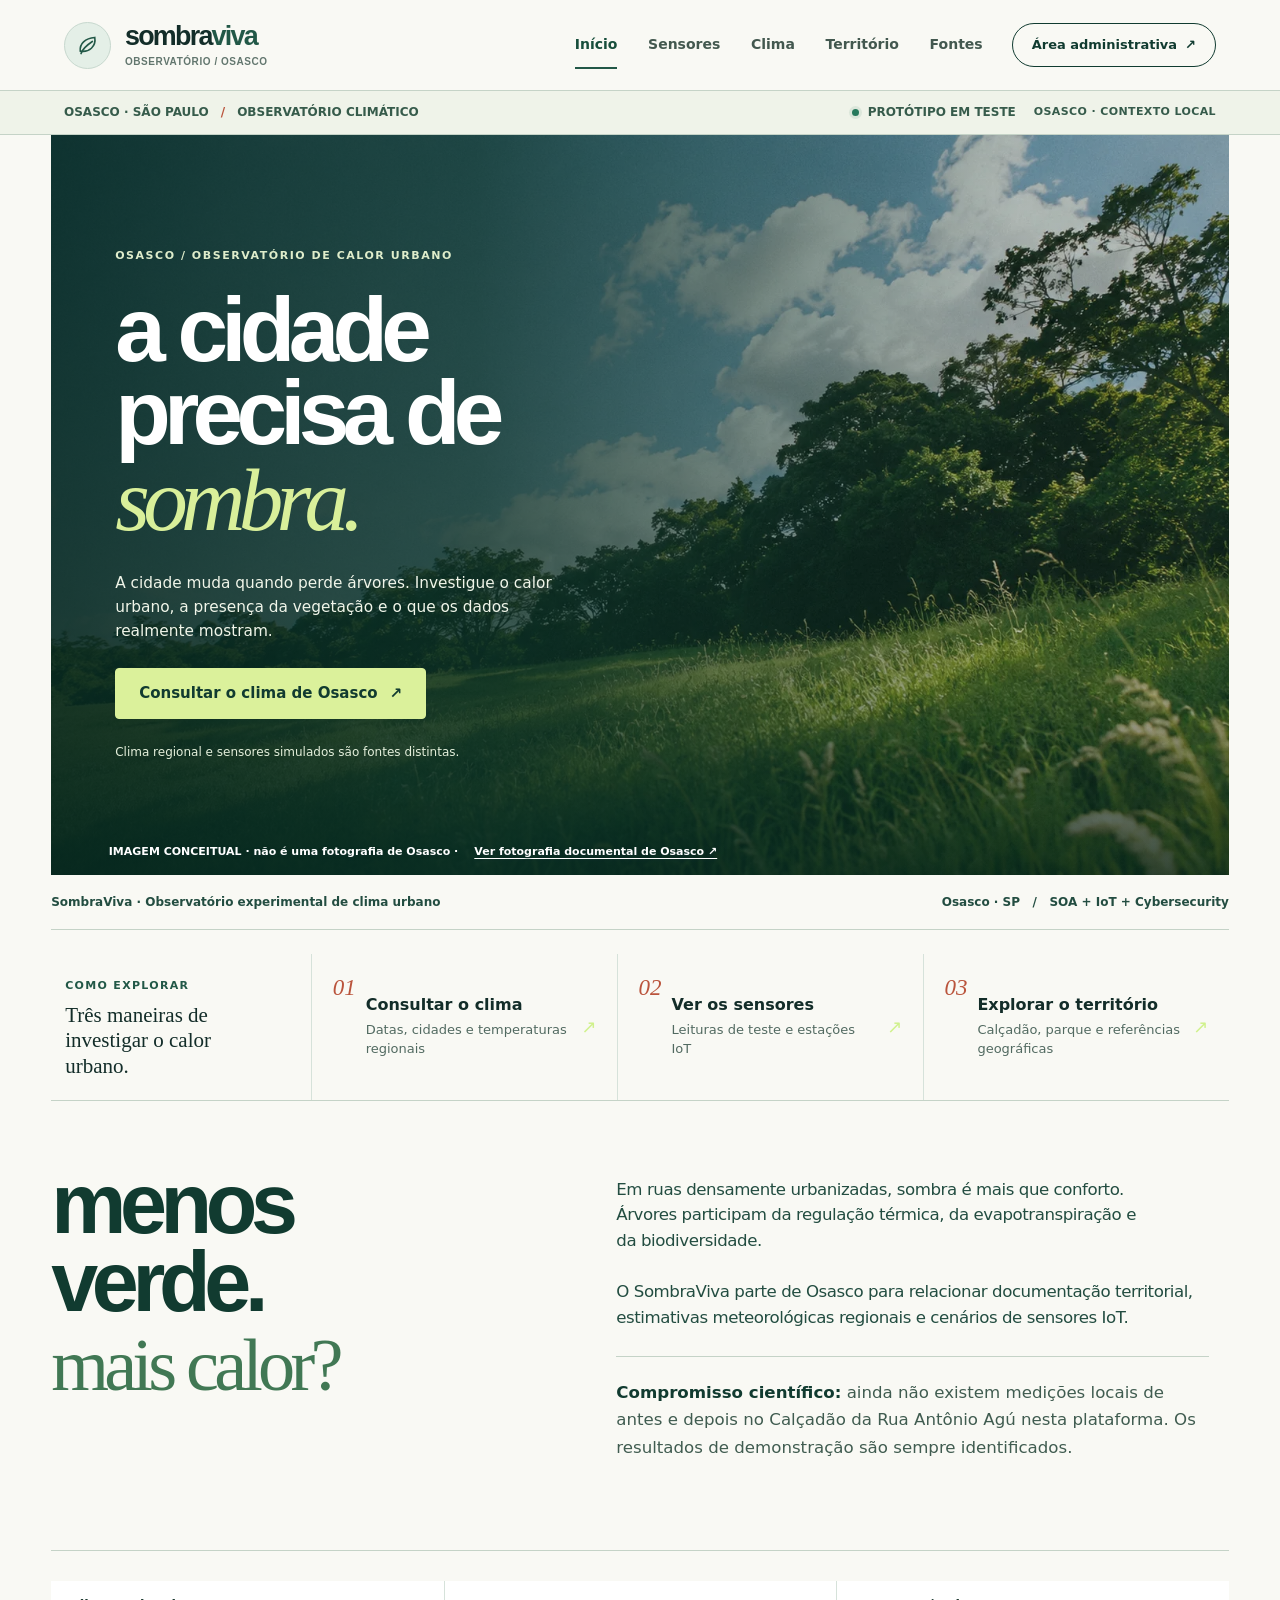
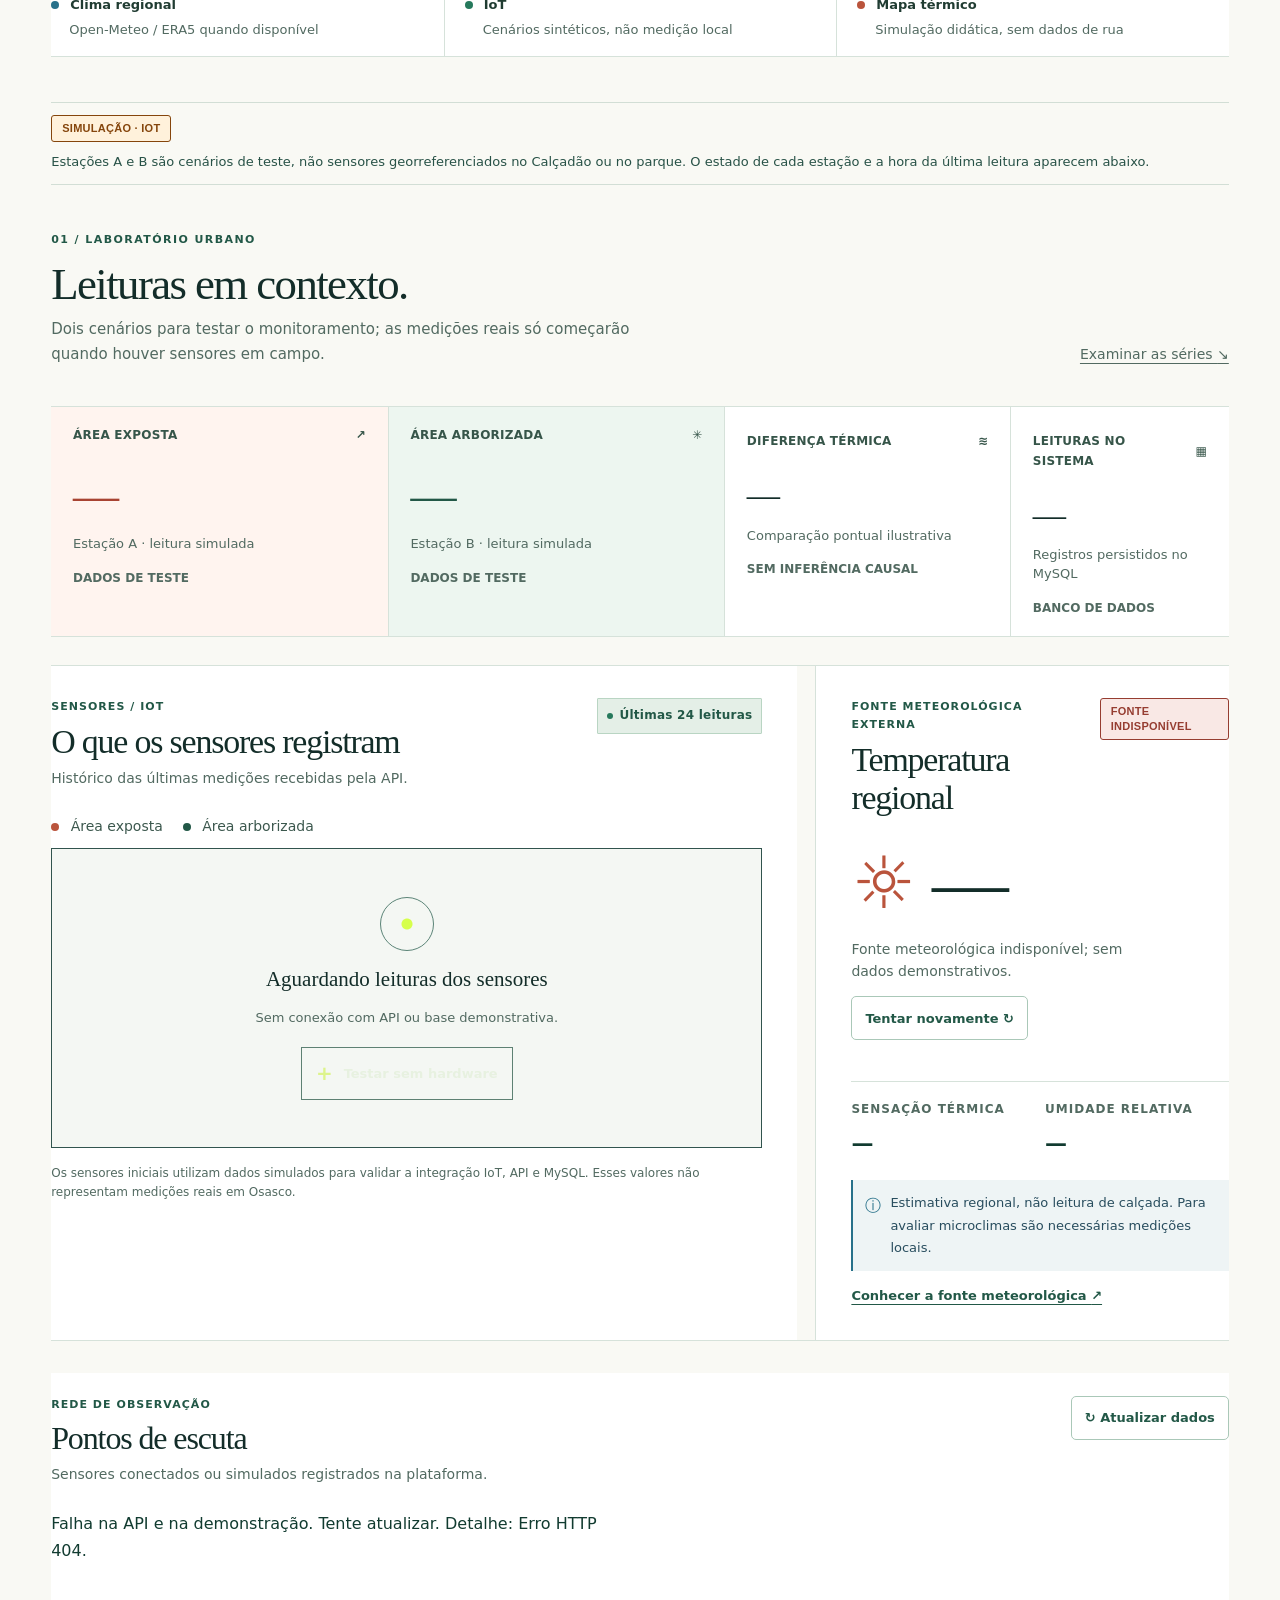
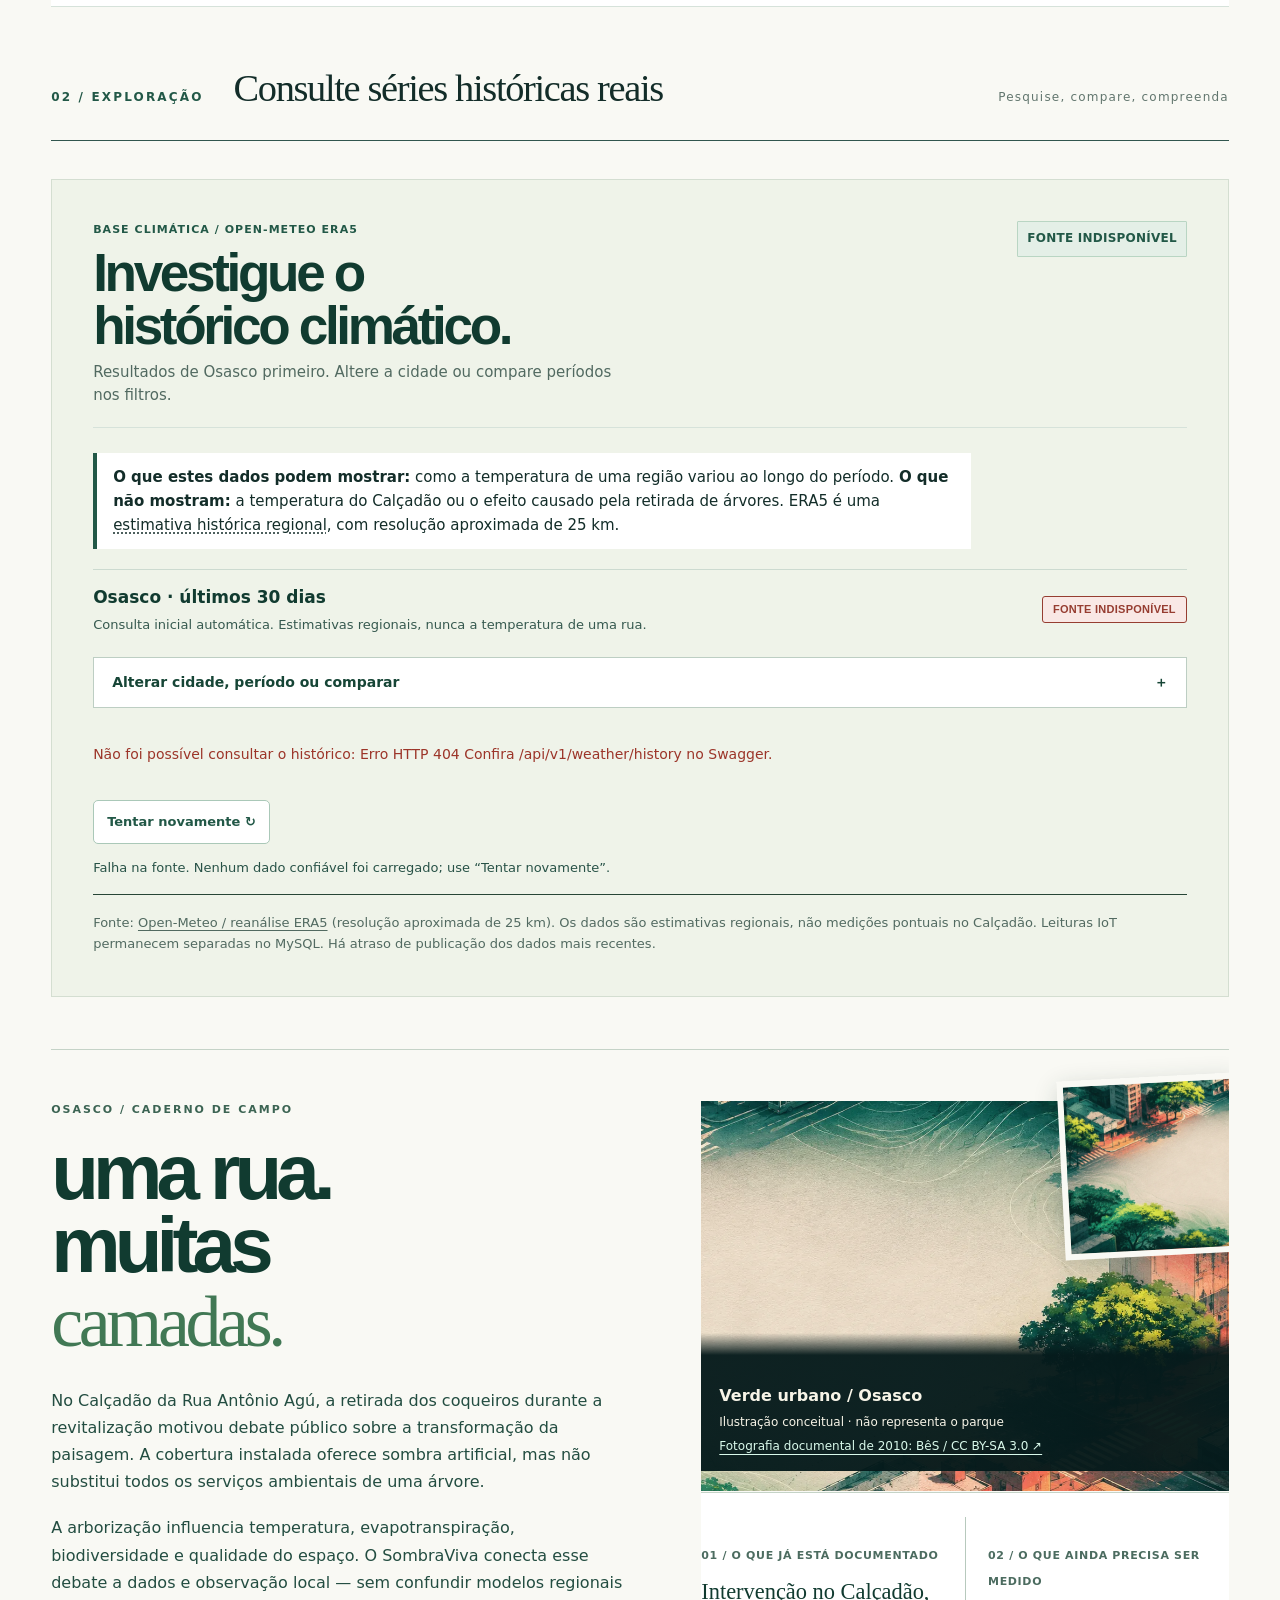
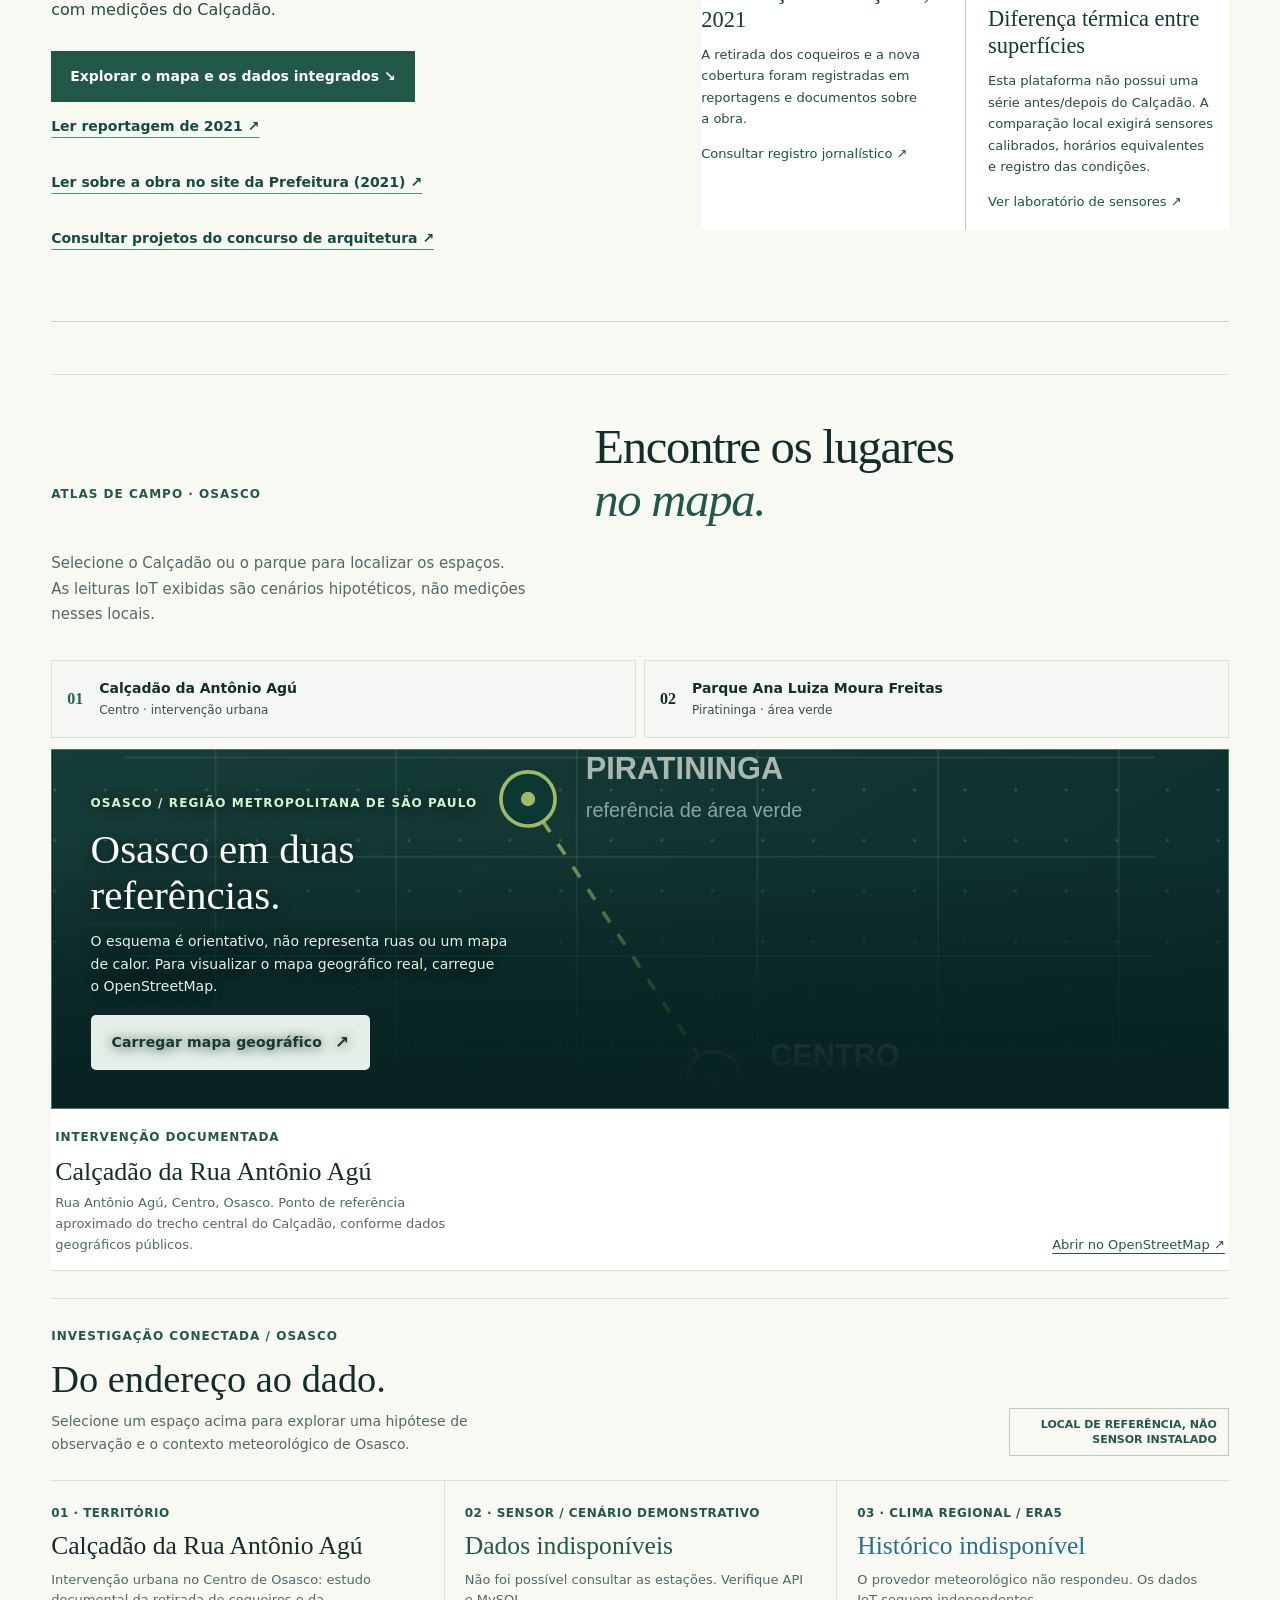
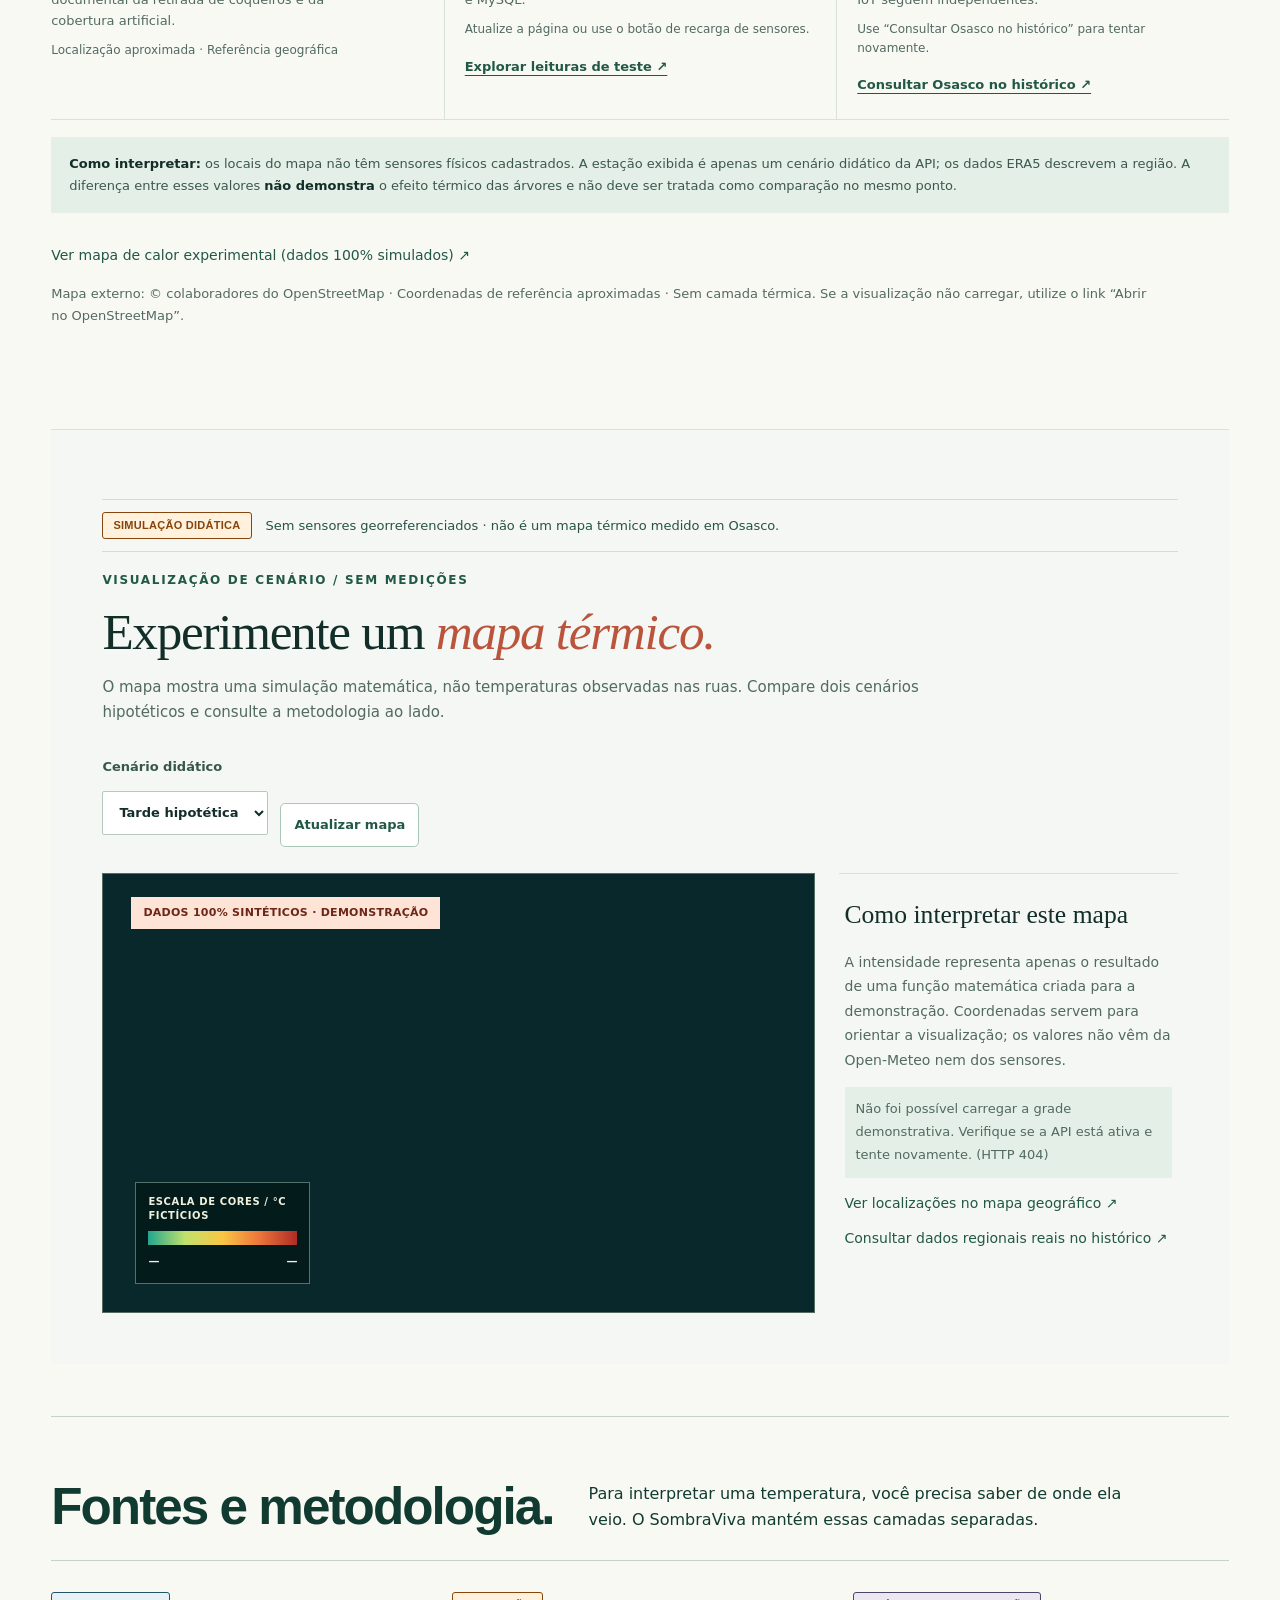
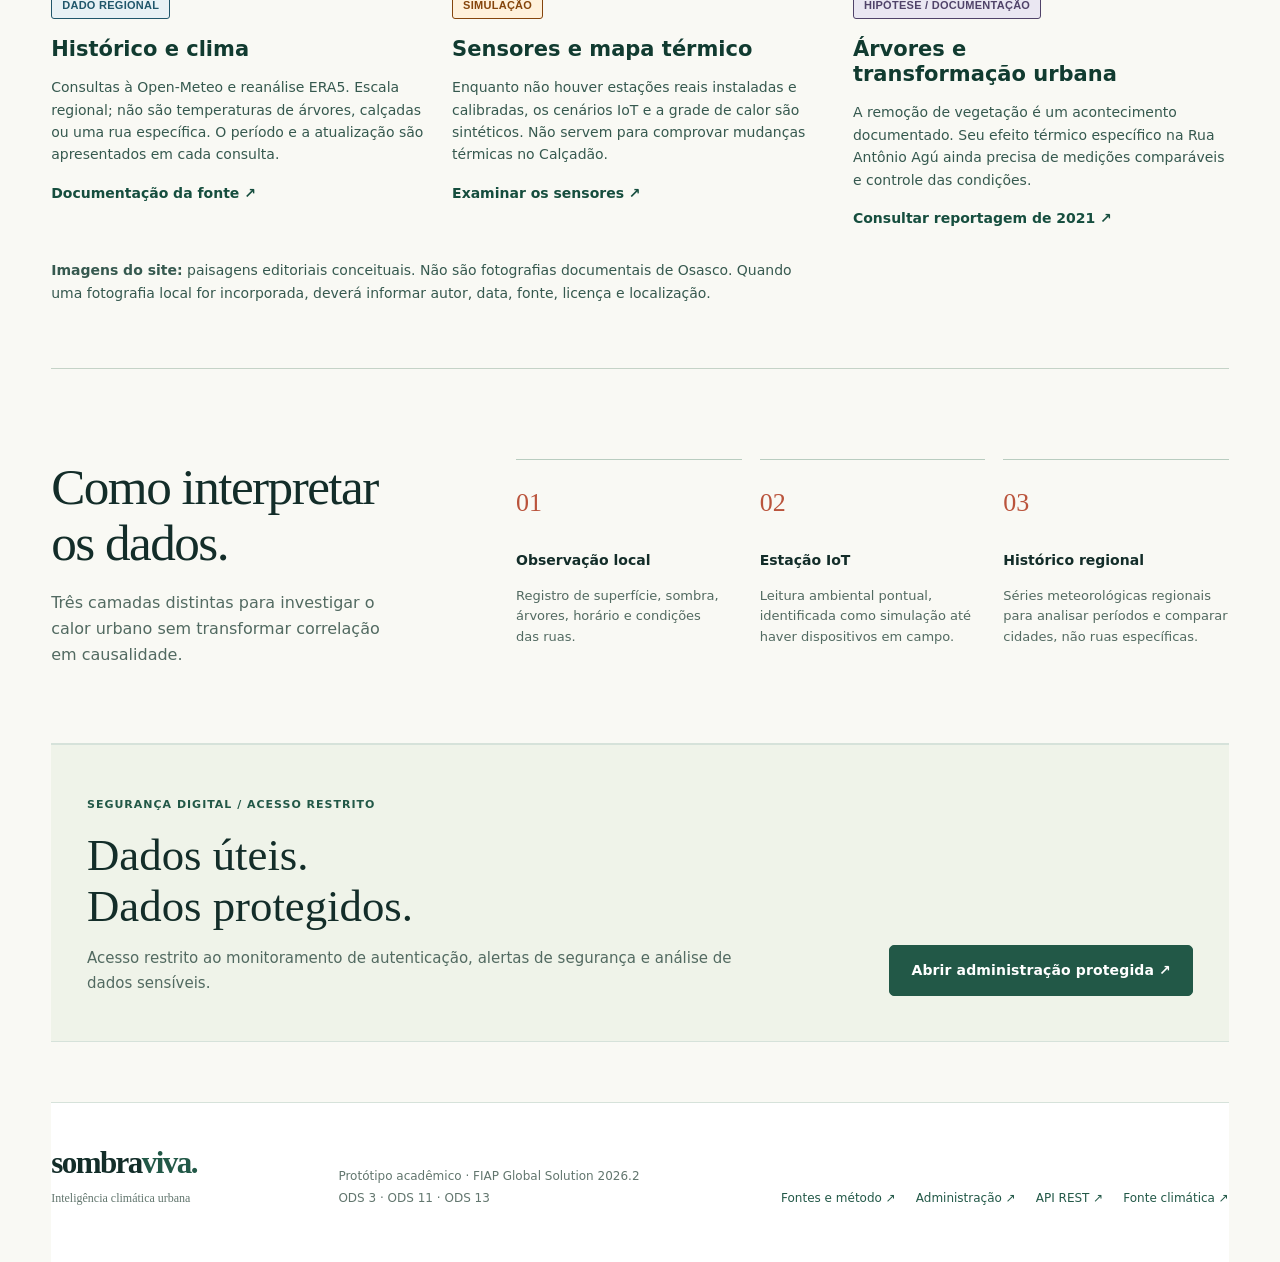
==== static/index.html @ 64b413c2 "first commit" ====
<!doctype html>
<html lang="pt-BR">
<head>
  <meta charset="UTF-8" />
  <meta name="viewport" content="width=device-width, initial-scale=1" />
  <meta name="theme-color" content="#FFFFFF" />
  <meta name="color-scheme" content="light" />
  <meta name="description" content="SombraViva: observatório de calor urbano, arborização e qualidade ambiental. Consulte sensores, histórico meteorológico e comparações entre cidades." />
  <title>SombraViva | Observatório de Calor Urbano</title>
  <link rel="stylesheet" href="/static/public-bundle.css?v=20261117.2" />
</head>
<body>
  <a class="skip-link" href="#conteudo">Pular para o conteúdo</a>
  <header class="sidebar" aria-label="Navegação principal">
    <a class="brand" href="#inicio" aria-label="SombraViva — início">
      <span class="brandmark" aria-hidden="true"><svg viewBox="0 0 36 36" fill="none"><path d="M27 8C15 9 8 16 9 25c11 2 20-6 18-17Z" stroke="currentColor" stroke-width="2"/><path d="M10 28c2-7 8-11 14-15" stroke="currentColor" stroke-width="2" stroke-linecap="round"/></svg></span>
      <span class="brand-name">sombra<span>viva</span><small>OBSERVATÓRIO / OSASCO</small></span>
    </a>
    <button class="menu-toggle" type="button" id="menu-toggle" aria-controls="site-navigation" aria-expanded="false" aria-label="Abrir menu de navegação"><span></span><span></span><span></span></button>
    <nav id="site-navigation" aria-label="Explorar o atlas">
      <a class="navlink selected" href="#inicio"><span class="nav-ico" aria-hidden="true">01</span><span>Início</span></a>
      <a class="navlink" href="#medicoes"><span class="nav-ico" aria-hidden="true">02</span><span>Sensores</span></a>
      <a class="navlink" href="#historico"><span class="nav-ico" aria-hidden="true">03</span><span>Clima</span></a>
      <a class="navlink" href="#impacto"><span class="nav-ico" aria-hidden="true">04</span><span>Território</span></a>
      <a class="navlink" href="#fontes"><span class="nav-ico" aria-hidden="true">05</span><span>Fontes</span></a>
    </nav>
    <a class="header-api" href="/admin">Área administrativa <span aria-hidden="true">↗</span></a>
  </header>
  <div class="layout">
    <div class="topbar" aria-label="Identificação do atlas"><span class="topbar-breadcrumb">OSASCO · SÃO PAULO <span class="breadcrumb-chevron">/</span> OBSERVATÓRIO CLIMÁTICO</span><span class="topbar-actions"><span class="online-mark"><span aria-hidden="true"></span> PROTÓTIPO EM TESTE</span><span class="tag">OSASCO · CONTEXTO LOCAL</span></span></div>
    <main id="conteudo">
      <section id="inicio" class="sv-editorial-hero" aria-labelledby="hero-title">
        <div class="sv-editorial-cover">
          <figure class="sv-editorial-photo sv-hero-unified">
            <img class="hero-documentary-photo documentary-media" src="/static/assets/paisagem-conceitual.webp" data-fallback="/static/assets/centro-cartografia-fallback.svg" data-credit-id="hero-asset-credit" alt="Paisagem natural conceitual com campo verde, árvores e céu aberto; não é fotografia de Osasco" width="1672" height="941" decoding="async" fetchpriority="high" />
            <div class="sv-hero-content">
              <span class="sv-location">OSASCO / OBSERVATÓRIO DE CALOR URBANO</span>
              <h1 id="hero-title">a cidade <span>precisa de</span> <em>sombra.</em></h1>
              <p>A cidade muda quando perde árvores. Investigue o calor urbano, a presença da vegetação e o que os dados realmente mostram.</p>
              <a class="sv-action-primary" href="#historico">Consultar o clima de Osasco <span aria-hidden="true">↗</span></a>
              <span class="sv-hero-method">Clima regional e sensores simulados são fontes distintas.</span>
            </div>
            <figcaption class="sv-photo-credit">IMAGEM CONCEITUAL · não é uma fotografia de Osasco · <a href="https://commons.wikimedia.org/wiki/File:Centro_passarela.jpg" target="_blank" rel="noopener noreferrer">Ver fotografia documental de Osasco ↗</a></figcaption>
            <p class="image-fallback-note sv-media-fallback" id="hero-asset-credit" hidden role="status">Ilustração indisponível. Alternativa gráfica exibida; não é uma fotografia de Osasco.</p>
          </figure>
          <div class="sv-editorial-dateline"><span>SombraViva · Observatório experimental de clima urbano</span><span>Osasco · SP &nbsp; / &nbsp; SOA + IoT + Cybersecurity</span></div>
        </div>
      </section>

      <section class="reading-route" aria-label="Escolha como explorar o SombraViva">
        <div class="reading-route-heading"><span class="route-kicker">COMO EXPLORAR</span><p>Três maneiras de investigar o calor urbano.</p></div>
        <a href="#historico" class="route-item"><span class="route-number">01</span><span><strong>Consultar o clima</strong><small>Datas, cidades e temperaturas regionais</small></span><span aria-hidden="true">↗</span></a>
        <a href="#medicoes" class="route-item"><span class="route-number">02</span><span><strong>Ver os sensores</strong><small>Leituras de teste e estações IoT</small></span><span aria-hidden="true">↗</span></a>
        <a href="#mapa" class="route-item"><span class="route-number">03</span><span><strong>Explorar o território</strong><small>Calçadão, parque e referências geográficas</small></span><span aria-hidden="true">↗</span></a>
      </section>
      <section class="sv-editorial-statement" aria-label="O papel da vegetação nas cidades">
        <h2>menos<br>verde.<br><em>mais calor?</em></h2>
        <div class="sv-statement-notes">
          <p>Em ruas densamente urbanizadas, sombra é mais que conforto. Árvores participam da regulação térmica, da evapotranspiração e da biodiversidade.</p>
          <p>O SombraViva parte de Osasco para relacionar documentação territorial, estimativas meteorológicas regionais e cenários de sensores IoT.</p>
          <p class="sv-method-note"><strong>Compromisso científico:</strong> ainda não existem medições locais de antes e depois no Calçadão da Rua Antônio Agú nesta plataforma. Os resultados de demonstração são sempre identificados.</p>
        </div>
      </section>

      <section class="provenance-line" aria-label="Origem e limitação das informações">
        <div><span class="provenance-dot observed" aria-hidden="true"></span><strong>Clima regional</strong><span>Open-Meteo / ERA5 quando disponível</span></div>
        <div><span class="provenance-dot simulated" aria-hidden="true"></span><strong>IoT</strong><span>Cenários sintéticos, não medição local</span></div>
        <div><span class="provenance-dot model" aria-hidden="true"></span><strong>Mapa térmico</strong><span>Simulação didática, sem dados de rua</span></div>
      </section>

      <p class="origin-clarity" id="iot-origin" role="note"><span class="source-type source-simulation">SIMULAÇÃO · IoT</span> <span id="iot-origin-note">Estações A e B são cenários de teste, não sensores georreferenciados no Calçadão ou no parque. O estado de cada estação e a hora da última leitura aparecem abaixo.</span></p>
      <div id="demo-mode-banner" class="demo-mode-banner hidden" role="status" aria-live="polite"><strong>SIMULAÇÃO ATIVA · VALORES FICTÍCIOS</strong><span>O MySQL não retornou leituras disponíveis. Mostramos uma série sintética da API de demonstração para você visualizar o protótipo. Esses valores não foram medidos nem persistidos.</span><button id="demo-retry-live" type="button">Tentar dados do MySQL novamente</button></div>
      <div class="observations-head"><div><span>01 / LABORATÓRIO URBANO</span><h2>Leituras em contexto.</h2><p>Dois cenários para testar o monitoramento; as medições reais só começarão quando houver sensores em campo.</p></div><a href="#medicoes">Examinar as séries <span aria-hidden="true">↘</span></a></div>
      <section class="metric-grid field-notes" aria-label="Indicadores dos cenários IoT">
        <article class="metric"><div class="metric-top"><span>ÁREA EXPOSTA</span><span class="metric-icon hot" aria-hidden="true">↗</span></div><strong id="temp-a">--°</strong><small>Estação A · leitura simulada</small><span class="metric-bottom">DADOS DE TESTE</span></article>
        <article class="metric"><div class="metric-top"><span>ÁREA ARBORIZADA</span><span class="metric-icon cool" aria-hidden="true">✳</span></div><strong id="temp-b">--°</strong><small>Estação B · leitura simulada</small><span class="metric-bottom">DADOS DE TESTE</span></article>
        <article class="metric"><div class="metric-top"><span>DIFERENÇA TÉRMICA</span><span class="metric-icon muted-ico" aria-hidden="true">≋</span></div><strong id="temp-diff">--°</strong><small>Comparação pontual ilustrativa</small><span class="metric-bottom">SEM INFERÊNCIA CAUSAL</span></article>
        <article class="metric"><div class="metric-top"><span>LEITURAS NO SISTEMA</span><span class="metric-icon muted-ico" aria-hidden="true">▦</span></div><strong id="readings-count">--</strong><small>Registros persistidos no MySQL</small><span class="metric-bottom">BANCO DE DADOS</span></article>
      </section>

      <section id="medicoes" class="two-col" aria-label="Medições e clima atual">
        <article class="panel chart-panel">
          <div class="panel-heading"><div><p class="eyebrow">SENSORES / IOT</p><h2>O que os sensores registram</h2><p class="panel-subtitle">Histórico das últimas medições recebidas pela API.</p></div><span class="chip"><span class="chip-dot"></span> Últimas 24 leituras</span></div>
          <div class="legend"><span><b class="dot coral"></b> Área exposta</span><span><b class="dot mint"></b> Área arborizada</span></div>
          <div class="canvas-wrap sensor-canvas"><canvas id="temperature-chart" aria-label="Gráfico comparativo de temperatura entre as estações" role="img"></canvas><div id="sensor-empty" class="empty-instrument" role="status"><strong>Aguardando leituras dos sensores</strong><span>Execute o simulador IoT ou conecte o ESP32 para preencher este instrumento.</span><details class="technical-help"><summary>Testar sem hardware</summary><code>docker compose exec api python scripts/simulate_iot.py --station centro-demo --once</code></details></div></div>
          <p class="caption">Os sensores iniciais utilizam dados simulados para validar a integração IoT, API e MySQL. Esses valores não representam medições reais em Osasco.</p>
        </article>
        <article class="panel weather-panel">
          <div class="panel-heading"><div><p class="eyebrow">FONTE METEOROLÓGICA EXTERNA</p><h2>Temperatura regional</h2></div><span id="weather-origin-chip" class="source-type source-unavailable" role="status" aria-live="polite">CONSULTANDO FONTE</span></div>
          <div class="weather-hero"><div class="weather-icon" aria-hidden="true">☼</div><div id="weather-value" class="weather-temp">--°C</div></div>
          <p id="weather-status" class="weather-status" role="status" aria-live="polite">Consultando modelo meteorológico...</p>
          <button id="weather-retry" class="outline-btn hidden" type="button">Tentar novamente ↻</button>
          <div class="weather-row"><div><span>SENSAÇÃO TÉRMICA</span><strong id="feels-like">--°C</strong></div><div><span>UMIDADE RELATIVA</span><strong id="outside-humidity">--%</strong></div></div>
          <div class="notice"><span aria-hidden="true">ⓘ</span> Estimativa regional, não leitura de calçada. Para avaliar microclimas são necessárias medições locais.</div>
          <a class="source-link" href="https://open-meteo.com/" target="_blank" rel="noopener">Conhecer a fonte meteorológica <span aria-hidden="true">↗</span></a>
        </article>
      </section>

      <section class="panel stations-panel">
        <div class="panel-heading"><div><p class="eyebrow">REDE DE OBSERVAÇÃO</p><h2>Pontos de escuta</h2><p class="panel-subtitle">Sensores conectados ou simulados registrados na plataforma.</p></div><button id="refresh" class="outline-btn" type="button">↻ Atualizar dados</button></div>
        <div id="stations" class="station-grid" aria-live="polite" aria-busy="true"><p class="muted">Carregando estações...</p></div>
      </section>

      <div class="section-ribbon history-ribbon"><span>02 / EXPLORAÇÃO</span><strong>Consulte séries históricas reais</strong><span>Pesquise, compare, compreenda</span></div>
      <section id="historico" class="panel history-panel" aria-labelledby="history-title">
        <div class="panel-heading history-heading"><div><p class="eyebrow">BASE CLIMÁTICA / OPEN-METEO ERA5</p><h2 id="history-title">Investigue o histórico climático.</h2><p class="panel-subtitle">Resultados de Osasco primeiro. Altere a cidade ou compare períodos nos filtros.</p></div><span id="history-source-chip" class="chip real-data" role="status" aria-live="polite">VERIFICANDO ORIGEM</span></div>
<p class="data-interpretation-note" role="note"><strong>O que estes dados podem mostrar:</strong> como a temperatura de uma região variou ao longo do período. <strong>O que não mostram:</strong> a temperatura do Calçadão ou o efeito causado pela retirada de árvores. ERA5 é uma <abbr title="Reanálise meteorológica: estimativa histórica baseada em observações e modelos">estimativa histórica regional</abbr>, com resolução aproximada de 25 km.</p>
<div id="history-demo-banner" class="demo-history-warning hidden" role="alert"><strong>SÉRIE HISTÓRICA FICTÍCIA / DEMONSTRAÇÃO</strong><p>A Open-Meteo não respondeu: a interface está exibindo dados matematicamente gerados para testar os gráficos. Não representam temperaturas reais de nenhuma cidade, não são ERA5 e não devem ser usados em análises.</p></div>
        <div class="history-query-head">
          <p><strong id="history-current-city">Osasco · últimos 30 dias</strong><span id="history-current-period">Consulta inicial automática. Estimativas regionais, nunca a temperatura de uma rua.</span></p>
          <span class="source-type source-unavailable" id="history-provenance-label">ORIGEM A CONFIRMAR</span>
        </div>
        <details id="history-filters" class="history-filters">
          <summary>Alterar cidade, período ou comparar <span aria-hidden="true">＋</span></summary>
        <div class="history-controls">
          <div class="history-location">
            <div class="location-title"><span class="location-index">01</span><label for="history-city-search">Cidade principal</label></div>
            <div class="history-search"><input id="history-city-search" type="search" value="Osasco" placeholder="Ex.: Osasco" maxlength="80"/><button id="history-city-search-button" type="button" class="outline-btn">Buscar ↗</button></div>
            <select id="history-city-results" class="hidden" aria-label="Resultados da cidade principal"></select>
            <p id="history-city-selected" class="selected-city">Selecionada: Osasco, São Paulo, Brasil</p>
          </div>
          <details class="history-location comparison-disclosure" id="comparison-disclosure">
            <summary>Comparar com outra cidade <span>Opcional · expandir</span></summary>
            <div class="location-title"><span class="location-index compare-index">02</span><label for="compare-city-search">Cidade de comparação</label></div>
            <div class="history-search"><input id="compare-city-search" type="search" placeholder="Ex.: Barueri, São Paulo" maxlength="80"/><button id="compare-city-search-button" type="button" class="outline-btn">Buscar ↗</button></div>
            <select id="compare-city-results" class="hidden" aria-label="Resultados da cidade de comparação"></select>
            <div class="history-inline"><p id="compare-city-selected" class="selected-city">Nenhuma comparação selecionada</p><button id="remove-compare" type="button" class="small-text-button hidden">Remover</button></div>
          </details>
        </div>
        <div class="date-control-panel">
          <form id="history-form" class="history-dates">
            <label for="history-start">De <input id="history-start" type="date" min="1940-01-01" required /></label>
            <label for="history-end">Até <input id="history-end" type="date" min="1940-01-01" required /></label>
            <button class="primary-btn" type="submit">Visualizar histórico <span aria-hidden="true">↗</span></button>
          </form>
          <div class="history-presets" aria-label="Períodos rápidos"><span>ATALHOS</span><button type="button" class="outline-btn" data-history-period="30">30 dias</button><button type="button" class="outline-btn" data-history-period="90">90 dias</button><button type="button" class="outline-btn" data-history-period="last-year">Ano anterior</button></div>
        </div>
        </details>
        <p id="history-status" class="history-status" role="status" aria-live="polite">Carregando histórico climático de Osasco...</p>
        <button id="history-retry" type="button" class="outline-btn hidden">Tentar novamente ↻</button>
        <div id="history-results" class="hidden" aria-busy="true">
          <div id="history-insight" class="history-insight" role="status" aria-live="polite"></div>
          <section id="history-comparison" class="history-comparison hidden" aria-label="Comparativo entre duas cidades">
            <div class="history-visual-header"><div><h3 id="comparison-chart-title">Duas cidades, uma escala</h3><p>Temperatura média diária em °C, com as duas cidades no mesmo eixo.</p></div><span class="chart-header-note">COMPARATIVO</span></div>
            <div class="history-chart-wrap"><canvas id="history-chart" role="img" aria-label="Comparação das temperaturas médias diárias das cidades selecionadas"></canvas></div>
            <div id="history-legend" class="history-legend"></div>
          </section>
          <div class="history-visual-header city-detail-title"><div><h3>Temperaturas por dia</h3><p>Cada gráfico mostra temperaturas mínima, média e máxima por dia. Os eixos usam a mesma escala para facilitar a comparação.</p></div><span class="chart-header-note">POR CIDADE</span></div>
          <div id="history-city-charts" class="history-city-charts" aria-label="Gráficos individuais das cidades"></div>
          <div id="history-observations" class="history-observations" aria-label="Eventos e destaques do período consultado"></div>
          <details class="history-summary-details"><summary>Ver médias resumidas por cidade</summary><div id="history-kpis" class="history-kpis"></div></details>
          <p id="history-chart-text-summary" class="chart-a11y-description" role="note">O gráfico tem uma tabela com os mesmos valores, disponível em “Ver tabela de dados diários”.</p>
          <div class="history-table-toolbar"><div><h3>Dados do período</h3><p>Todos os valores da série histórica consultada.</p></div><button type="button" id="history-download" class="outline-btn">↓ Exportar CSV</button></div>
          <details class="history-table-details"><summary>Ver tabela de dados diários <span>Expandir / recolher ↗</span></summary><div class="history-table-scroll"><table class="history-table"><thead id="history-table-head"></thead><tbody id="history-table-body"></tbody></table></div></details>
        </div>
        <p class="history-source-freshness" id="history-source-freshness" role="status" aria-live="polite">Fonte ainda não consultada.</p>
        <p id="history-source-note" class="caption history-source">Fonte: <a href="https://open-meteo.com/en/docs/historical-weather-api" target="_blank" rel="noopener">Open-Meteo / reanálise ERA5</a> (resolução aproximada de 25 km). Os dados são estimativas regionais, não medições pontuais no Calçadão. Leituras IoT permanecem separadas no MySQL. Há atraso de publicação dos dados mais recentes.</p>
        <p id="history-demo-source-note" class="demo-history-warning hidden"><strong>ATENÇÃO: séries FICTÍCIAS.</strong> Os gráficos e os dados CSV foram gerados por uma função matemática para prévia da interface; não são reanálise ERA5, histórico observado nem temperatura de rua.</p>
      </section>

      <section id="impacto" class="impact-section" aria-labelledby="impact-title">
        <div class="impact-intro">
          <p class="eyebrow">OSASCO / CADERNO DE CAMPO</p>
          <h2 id="impact-title">uma rua.<br>muitas<br><em>camadas.</em></h2>
          <p>No Calçadão da Rua Antônio Agú, a retirada dos coqueiros durante a revitalização motivou debate público sobre a transformação da paisagem. A cobertura instalada oferece sombra artificial, mas não substitui todos os serviços ambientais de uma árvore.</p>
          <p>A arborização influencia temperatura, evapotranspiração, biodiversidade e qualidade do espaço. O SombraViva conecta esse debate a dados e observação local — sem confundir modelos regionais com medições do Calçadão.</p>
          <div class="territory-actions"><a class="territory-investigate" href="#mapa">Explorar o mapa e os dados integrados ↘</a><a href="https://agenciamural.org.br/calcadao-de-osasco-perde-coqueiros-e-divide-opiniao-de-moradores/" target="_blank" rel="noopener">Ler reportagem de 2021 ↗</a><a href="https://osasco.sp.gov.br/obras-de-cobertura-do-calcadao-seguem-em-ritmo-acelerado/" target="_blank" rel="noopener">Ler sobre a obra no site da Prefeitura (2021) ↗</a><a href="https://www.aeaosasco.org.br/concurso-revitalizacao/" target="_blank" rel="noopener">Consultar projetos do concurso de arquitetura ↗</a></div>
        </div>
        <div class="territory-visual">
          <figure class="territory-photo"><div class="sv-urban-art"><img src="/static/assets/cidade-conceitual.webp" width="900" height="900" alt="Ilustração aérea de cidade com arborização, sem relação fotográfica com Osasco" loading="lazy" /></div><img class="documentary-media" data-fallback="/static/assets/parque-cartografia-fallback.svg" data-credit-id="park-asset-credit" referrerpolicy="no-referrer" src="/static/assets/verde-ilustrativo.webp" alt="Ilustração editorial original de vegetação, vias e edifícios; não corresponde a um parque específico" loading="lazy" decoding="async"/><p class="image-fallback-note image-fallback-note-park" id="park-asset-credit" hidden role="status">Ilustração indisponível; visualização cartográfica de contingência, não fotografia do parque.</p><figcaption><strong>Verde urbano / Osasco</strong><span>Ilustração conceitual · não representa o parque</span><a target="_blank" rel="noopener" href="https://commons.wikimedia.org/wiki/File:Parque_Ecol%C3%B3gico_Jardim_Piratininga_-_panoramio.jpg">Fotografia documental de 2010: BêS / CC BY-SA 3.0 ↗</a></figcaption></figure>
          <div class="territory-notes" aria-label="Evidências e limites do estudo">
            <div class="evidence-entry"><span>01 / O QUE JÁ ESTÁ DOCUMENTADO</span><strong>Intervenção no Calçadão, 2021</strong><p>A retirada dos coqueiros e a nova cobertura foram registradas em reportagens e documentos sobre a obra.</p><a href="https://agenciamural.org.br/calcadao-de-osasco-perde-coqueiros-e-divide-opiniao-de-moradores/" target="_blank" rel="noopener">Consultar registro jornalístico ↗</a></div>
            <div class="evidence-entry"><span>02 / O QUE AINDA PRECISA SER MEDIDO</span><strong>Diferença térmica entre superfícies</strong><p>Esta plataforma não possui uma série antes/depois do Calçadão. A comparação local exigirá sensores calibrados, horários equivalentes e registro das condições.</p><a href="#medicoes">Ver laboratório de sensores ↗</a></div>
          </div>
        </div>
      </section>

      <section id="mapa" class="territory-atlas" aria-labelledby="territory-map-title">
        <div class="atlas-map-intro">
          <span class="map-index">ATLAS DE CAMPO · OSASCO</span>
          <h2 id="territory-map-title">Encontre os lugares<br><em>no mapa.</em></h2>
          <p>Selecione o Calçadão ou o parque para localizar os espaços. As leituras IoT exibidas são cenários hipotéticos, não medições nesses locais.</p>
        </div>
        <div class="atlas-map-workspace">
          <div class="map-selector" aria-label="Local a visualizar">
            <button type="button" class="map-location is-active" data-map-location="calcadao" aria-pressed="true"><span class="location-sign" aria-hidden="true">01</span><span><strong>Calçadão da Antônio Agú</strong><small>Centro · intervenção urbana</small></span></button>
            <button type="button" class="map-location" data-map-location="parque" aria-pressed="false"><span class="location-sign" aria-hidden="true">02</span><span><strong>Parque Ana Luiza Moura Freitas</strong><small>Piratininga · área verde</small></span></button>
          </div>
          <div class="territory-map-shell">
            <div class="territory-map-placeholder" id="territory-map-placeholder">
              <img class="atlas-orientation-map" src="/static/assets/osasco-orientation.svg" alt="" aria-hidden="true" width="650" height="380" />
              <span class="map-location-label">OSASCO / REGIÃO METROPOLITANA DE SÃO PAULO</span>
              <strong>Osasco em duas referências.</strong>
              <p>O esquema é orientativo, não representa ruas ou um mapa de calor. Para visualizar o mapa geográfico real, carregue o OpenStreetMap.</p>
              <button type="button" id="load-territory-map" class="primary-btn">Carregar mapa geográfico <span aria-hidden="true">↗</span></button>
            </div>
            <iframe id="territory-map-frame" title="Mapa geográfico do Calçadão de Osasco, baseado em OpenStreetMap" referrerpolicy="no-referrer" loading="lazy" hidden></iframe>
          </div>
          <div id="map-availability" class="map-availability" role="status" aria-live="polite" hidden><span id="map-availability-text">Solicitando o mapa ao OpenStreetMap…</span><button id="map-retry" type="button">Recarregar</button></div>
          <div class="map-readout"><div><span id="map-place-type">INTERVENÇÃO DOCUMENTADA</span><strong id="map-place-name">Calçadão da Rua Antônio Agú</strong><p id="map-place-description">Rua Antônio Agú, Centro, Osasco. Ponto de referência aproximado do trecho central do Calçadão, conforme dados geográficos públicos.</p></div><a id="map-open-external" href="https://www.openstreetmap.org/?mlat=-23.5333671&amp;mlon=-46.7790848#map=17/-23.5333671/-46.7790848" target="_blank" rel="noopener noreferrer">Abrir no OpenStreetMap ↗</a></div>
          <section class="atlas-connection" aria-labelledby="atlas-connection-title">
            <div class="atlas-connection-heading">
              <div><span class="map-index">INVESTIGAÇÃO CONECTADA / OSASCO</span><h3 id="atlas-connection-title">Do endereço ao dado.</h3><p>Selecione um espaço acima para explorar uma hipótese de observação e o contexto meteorológico de Osasco.</p></div>
              <span class="atlas-connection-status" id="atlas-site-status">LOCAL DE REFERÊNCIA, NÃO SENSOR INSTALADO</span>
            </div>
            <div class="atlas-source-grid">
              <div class="atlas-source atlas-source-place"><span>01 · TERRITÓRIO</span><strong id="atlas-selected-place">Calçadão da Antônio Agú</strong><p id="atlas-place-context">Área do Centro relacionada à discussão sobre substituição de vegetação por coberturas artificiais.</p><small>Localização aproximada · Referência geográfica</small></div>
              <div class="atlas-source atlas-source-iot"><span>02 · SENSOR / CENÁRIO DEMONSTRATIVO</span><strong id="atlas-sensor-value">Aguardando API</strong><p id="atlas-sensor-context">O cenário IoT será carregado do MySQL. Não há medição comprovada neste endereço.</p><small id="atlas-sensor-timestamp">Sem leitura confirmada</small><a href="#medicoes" id="atlas-open-sensors">Explorar leituras de teste ↗</a></div>
              <div class="atlas-source atlas-source-era5"><span>03 · CLIMA REGIONAL / ERA5</span><strong id="atlas-era5-value">Consultando histórico</strong><p id="atlas-era5-context">Temperatura média regional para Osasco, não temperatura da rua selecionada.</p><small id="atlas-era5-period">Aguardando período histórico</small><button id="atlas-open-history" type="button">Consultar Osasco no histórico ↗</button></div>
            </div>
            <p id="atlas-announcement" class="visually-hidden" role="status" aria-live="polite"></p>
            <p class="atlas-research-note"><strong>Como interpretar:</strong> os locais do mapa não têm sensores físicos cadastrados. A estação exibida é apenas um cenário didático da API; os dados ERA5 descrevem a região. A diferença entre esses valores <strong>não demonstra</strong> o efeito térmico das árvores e não deve ser tratada como comparação no mesmo ponto.</p>
          </section>
          <p class="heatmap-deeplink"><a href="#mapa-calor">Ver mapa de calor experimental (dados 100% simulados) ↗</a></p>
          <p class="map-attribution">Mapa externo: © colaboradores do OpenStreetMap · Coordenadas de referência aproximadas · Sem camada térmica. Se a visualização não carregar, utilize o link “Abrir no OpenStreetMap”.</p>
        </div>
      </section>

      <section id="mapa-calor" class="heatmap-section" aria-labelledby="heatmap-title">
        <p class="origin-clarity heatmap-origin" role="note"><span class="source-type source-simulation">SIMULAÇÃO DIDÁTICA</span> Sem sensores georreferenciados · não é um mapa térmico medido em Osasco.</p>
        <div class="heatmap-heading">
          <div><span class="heat-kicker">VISUALIZAÇÃO DE CENÁRIO / SEM MEDIÇÕES</span><h2 id="heatmap-title">Experimente um <em>mapa térmico.</em></h2>
            <p>O mapa mostra uma simulação matemática, não temperaturas observadas nas ruas. Compare dois cenários hipotéticos e consulte a metodologia ao lado.</p></div>
          <div class="heatmap-actions"><label for="heatmap-period">Cenário didático<select id="heatmap-period"><option value="tarde">Tarde hipotética</option><option value="noite">Noite hipotética</option></select></label><button type="button" id="heatmap-refresh" class="outline-btn">Atualizar mapa</button></div>
        </div>
        <div class="heatmap-workspace">
          <div class="heatmap-figure"><canvas id="heatmap-canvas" role="img" aria-label="Grade de temperatura fictícia em coordenadas aproximadas de Osasco, com destaque para duas referências territoriais"></canvas>
            <span class="heatmap-overlay-tag">DADOS 100% SINTÉTICOS · DEMONSTRAÇÃO</span>
            <div class="heatmap-key"><span>ESCALA DE CORES / °C FICTÍCIOS</span><div class="heatmap-key-bar"></div><div class="heatmap-key-values"><b id="heatmap-min">—</b><b id="heatmap-max">—</b></div></div>
          </div>
          <aside class="heatmap-sidebar"><strong>Como interpretar este mapa</strong><p>A intensidade representa apenas o resultado de uma função matemática criada para a demonstração. Coordenadas servem para orientar a visualização; os valores não vêm da Open-Meteo nem dos sensores.</p><p id="heatmap-status" role="status" aria-live="polite">Carregando cenário didático...</p><a href="#mapa">Ver localizações no mapa geográfico ↗</a><a href="#historico">Consultar dados regionais reais no histórico ↗</a></aside>
        </div>
      </section>
      <section id="fontes" class="sources-method" aria-labelledby="sources-title">
        <div class="sources-intro"><h2 id="sources-title">Fontes e metodologia.</h2><p>Para interpretar uma temperatura, você precisa saber de onde ela veio. O SombraViva mantém essas camadas separadas.</p></div>
        <div class="sources-register">
          <article><span class="source-type source-regional">DADO REGIONAL</span><h3>Histórico e clima</h3><p>Consultas à Open-Meteo e reanálise ERA5. Escala regional; não são temperaturas de árvores, calçadas ou uma rua específica. O período e a atualização são apresentados em cada consulta.</p><a href="https://open-meteo.com/en/docs/historical-weather-api" target="_blank" rel="noopener noreferrer">Documentação da fonte ↗</a></article>
          <article><span class="source-type source-simulation">SIMULAÇÃO</span><h3>Sensores e mapa térmico</h3><p>Enquanto não houver estações reais instaladas e calibradas, os cenários IoT e a grade de calor são sintéticos. Não servem para comprovar mudanças térmicas no Calçadão.</p><a href="#medicoes">Examinar os sensores ↗</a></article>
          <article><span class="source-type source-hypothesis">HIPÓTESE / DOCUMENTAÇÃO</span><h3>Árvores e transformação urbana</h3><p>A remoção de vegetação é um acontecimento documentado. Seu efeito térmico específico na Rua Antônio Agú ainda precisa de medições comparáveis e controle das condições.</p><a href="https://www.agenciamural.org.br/calcadao-de-osasco-perde-coqueiros-e-divide-opiniao-de-moradores/" target="_blank" rel="noopener noreferrer">Consultar reportagem de 2021 ↗</a></article>
        </div>
        <p class="sources-photo-note"><strong>Imagens do site:</strong> paisagens editoriais conceituais. Não são fotografias documentais de Osasco. Quando uma fotografia local for incorporada, deverá informar autor, data, fonte, licença e localização.</p>
      </section>
      <section class="territory-method" aria-labelledby="method-title">
        <div><h2 id="method-title">Como interpretar os dados.</h2><p>Três camadas distintas para investigar o calor urbano sem transformar correlação em causalidade.</p></div>
        <ol><li><span>Observação local</span><p>Registro de superfície, sombra, árvores, horário e condições das ruas.</p></li><li><span>Estação IoT</span><p>Leitura ambiental pontual, identificada como simulação até haver dispositivos em campo.</p></li><li><span>Histórico regional</span><p>Séries meteorológicas regionais para analisar períodos e comparar cidades, não ruas específicas.</p></li></ol>
      </section>

      <section id="seguranca" class="governance-gateway" aria-labelledby="governance-title"><div><span class="governance-kicker">SEGURANÇA DIGITAL / ACESSO RESTRITO</span><h2 id="governance-title">Dados úteis.<br>Dados protegidos.</h2><p>Acesso restrito ao monitoramento de autenticação, alertas de segurança e análise de dados sensíveis.</p></div><a href="/admin" class="primary-btn">Abrir administração protegida ↗</a></section>

      <footer><div class="footer-brand">sombra<span>viva.</span><small>Inteligência climática urbana</small></div><div class="footer-description">Protótipo acadêmico · FIAP Global Solution 2026.2<br>ODS 3 · ODS 11 · ODS 13</div><div class="footer-links"><a href="#fontes">Fontes e método ↗</a><a href="/admin">Administração ↗</a><a href="/docs" target="_blank" rel="noopener">API REST ↗</a><a href="https://open-meteo.com/" target="_blank" rel="noopener">Fonte climática ↗</a></div></footer>
    </main>
  </div>
  <noscript><p>Ative o JavaScript para consultar os dados climáticos do SombraViva.</p></noscript>
  <script src="/static/navigation.js?v=20261117.1" defer></script>
  <script src="/static/app.js?v=20261117.4" defer></script>
  <script src="/static/media.js?v=20261119.1" defer></script>
  <script src="/static/territory-map.js?v=20261119.1" defer></script>
  <script src="/static/heatmap.js?v=20261120.1" defer></script>
</body>
</html>
---- static/public-bundle.css ----
/* SombraViva: generated CSS. Edit source files and run scripts/build_css.py. */
/* === styles.css === */
/* SombraViva / Sistema visual 2026 — observatório de clima urbano */
:root{
  color-scheme:dark;--bg:#071713;--sidebar:#091d19;--surface:#0d241f;--surface-up:#112e27;
  --surface-soft:#16372e;--stroke:#27483e;--stroke-soft:#203a32;--text:#f3f6eb;
  --muted:#a9beb5;--quiet:#79988b;--mint:#a6f0c6;--mint-strong:#5fd59a;
  --coral:#ff9a72;--lime:#d7ef85;--focus:#d7ef85;--radius:19px;
  font-family:Inter,"Segoe UI",Arial,system-ui,sans-serif;
}
*,*::before,*::after{box-sizing:border-box}
html{scroll-behavior:smooth;scroll-padding-top:28px}
body{margin:0;min-height:100vh;background:var(--bg);color:var(--text);line-height:1.55;-webkit-font-smoothing:antialiased}
body::before{content:"";position:fixed;inset:0;pointer-events:none;z-index:-1;background:radial-gradient(ellipse 70% 60% at 65% 0%,#143a2b30,transparent 80%)}
::selection{background:var(--mint);color:#05231a}
a{color:inherit;text-decoration:none}button,input,textarea,select{font:inherit}button{cursor:pointer}button:disabled{opacity:.5;cursor:not-allowed}
:is(a,button,input,textarea,select):focus-visible{outline:3px solid var(--focus);outline-offset:3px}
.skip-link{position:fixed;top:-90px;left:25px;background:var(--lime);color:#0b241b;padding:12px 18px;z-index:100;border-radius:10px;font-weight:800}
.skip-link:focus{top:12px}.hidden{display:none!important}.muted,.subtle{color:var(--muted)}
.sidebar{position:fixed;inset:0 auto 0 0;width:244px;background:var(--sidebar);border-right:1px solid var(--stroke-soft);padding:28px 18px 21px;z-index:20;display:flex;flex-direction:column;gap:0;overflow-y:auto}
.brand{display:flex;align-items:center;gap:10px;padding:4px 8px;letter-spacing:-.9px}
.brandmark{width:41px;height:41px;border-radius:13px;background:#193c2d;color:var(--mint);border:1px solid #3a6a52;display:grid;place-items:center;flex:none}.brandmark svg{width:29px;height:29px}
.brand-name{font-weight:850;font-size:24px;line-height:1.05}.brand-name>span{color:var(--mint)}.brand-name small{display:block;font-size:8px;letter-spacing:2.1px;color:var(--quiet);margin-top:9px;font-weight:800}
.side-section-label{margin:62px 12px 13px;font-size:10px;font-weight:800;color:var(--quiet);letter-spacing:2px}
.sidebar nav{display:grid;gap:5px}.navlink{display:flex;align-items:center;gap:13px;border-radius:11px;padding:12px 11px;color:#b4c8bd;font-size:12px;font-weight:650;border:1px solid transparent;transition:background .2s,color .2s}
.navlink:hover,.navlink.selected{background:#193b2e;color:var(--mint);border-color:#2d5745}.nav-ico{display:grid;place-items:center;font-family:Consolas,monospace;font-size:19px;width:26px;flex:none;font-weight:400}
.side-spacer{min-height:65px;flex:1}.sidebar-insight{border:1px solid #2c5142;background:linear-gradient(140deg,#183e2b,#102820);padding:17px;border-radius:14px;margin-bottom:19px}
.sidebar-insight-icon{color:var(--lime);font-size:22px}.sidebar-insight p{margin:8px 0 8px;font-weight:500;font-size:13px;line-height:1.5}.sidebar-insight strong{color:var(--mint)}.sidebar-insight>span:last-child{font-size:10px;color:var(--muted);line-height:1.6;display:block}
.side-bottom{font-size:10px;color:#a9cbb8;line-height:1.6;padding:5px 10px}.side-bottom small{display:block;color:var(--quiet);margin-left:15px}.live-dot,.online-mark>span{display:inline-block;width:7px;height:7px;border-radius:100%;background:#a6f0c6;box-shadow:0 0 0 4px #a6f0c612}
.layout{margin-left:244px;min-width:0}.topbar{height:74px;padding:0 clamp(24px,3.2vw,62px);border-bottom:1px solid var(--stroke-soft);display:flex;justify-content:space-between;gap:20px;align-items:center;font-size:12px;background:#081b17b8}
.topbar-breadcrumb,.topbar-actions{display:flex;align-items:center;gap:12px}.topbar-breadcrumb strong{font-weight:800}.breadcrumb-muted,.breadcrumb-chevron{color:var(--quiet)}.online-mark{display:flex;gap:9px;align-items:center;color:#bed8c5;white-space:nowrap}.tag{border:1px solid #345748;color:#b5dfb8;border-radius:50px;font-size:9px;font-weight:750;letter-spacing:.65px;padding:7px 10px;white-space:nowrap}
main{max-width:1620px;margin:auto;padding:29px clamp(24px,3.2vw,62px) 0}
.hero{display:grid;grid-template-columns:1.12fr .88fr;min-height:454px;border:1px solid #315843;border-radius:22px;overflow:hidden;background:linear-gradient(120deg,#123426,#122d24 58%,#0b2a22);margin-bottom:32px;position:relative;isolation:isolate}
.hero:after{content:"";position:absolute;inset:0;pointer-events:none;background:linear-gradient(90deg,transparent 50%,#a6f0c605)}.hero-copy{padding:clamp(30px,4.5vw,64px) 35px clamp(32px,3.5vw,52px) clamp(30px,4vw,54px);z-index:2;position:relative}
.hero-overline{font-size:10px;font-weight:800;letter-spacing:2.1px;color:var(--mint);display:flex;align-items:center;gap:9px;margin-bottom:24px}.overline-separator{height:1px;width:24px;background:var(--mint)}.eyebrow-number{color:#5f9e82;margin-left:5px}
h1,h2,h3,p{overflow-wrap:break-word}.hero h1{font-size:clamp(41px,4.25vw,72px);font-weight:850;line-height:1.035;letter-spacing:-3px;margin:0 0 25px}.hero h1>span{color:var(--mint)}.hero h1 em{font-family:Georgia,"Times New Roman",serif;font-weight:400;color:var(--lime)}
.hero-copy>p{font-size:14px;color:#b8d1c4;max-width:460px;margin:0;line-height:1.75}.hero-actions{display:flex;align-items:center;gap:24px;flex-wrap:wrap;margin-top:29px}.primary-btn{display:inline-flex;align-items:center;justify-content:center;gap:13px;background:var(--mint);color:#0b2b20;border:1px solid var(--mint);font-size:12px;font-weight:850;border-radius:10px;padding:12px 18px;min-height:44px;transition:background .2s,transform .2s;white-space:nowrap}
.primary-btn:hover{background:#cef9da;transform:translateY(-1px)}.primary-btn>span{font-size:17px}.ghost-btn{color:#d4ecdc;font-size:12px;font-weight:750;border-bottom:1px solid #79b697;padding-bottom:6px}.ghost-btn:hover{color:var(--mint)}
.hero-footnote{font-size:10px;color:#8fb3a2;margin-top:30px;display:flex;align-items:center;gap:9px;flex-wrap:wrap}.hero-footnote .separator{color:#577964}
.hero-graphic{position:relative;min-height:454px;overflow:hidden;background:radial-gradient(circle at 52% 55%,#326f4657 0%,#153d2c66 33%,transparent 67%),radial-gradient(circle at 5% 5%,#b3e78c1a,transparent 50%)}
.hero-graphic::after{content:"";position:absolute;inset:0;background:linear-gradient(90deg,#123025 0%,transparent 30%);pointer-events:none}.topography{position:absolute;inset:-30px -20px;width:calc(100% + 50px);height:calc(100% + 60px);opacity:.95;filter:drop-shadow(0 0 40px #a6f0c614)}
.hero-graphic-title{position:absolute;top:32px;right:28px;font-size:10px;letter-spacing:1.8px;text-align:right;color:#9ebfb0;z-index:1}.hero-graphic-title strong{display:block;color:#e8f9d1;font-size:13px;letter-spacing:2px}.hero-graphic-title>span{display:block;font-size:9px;margin-top:4px;color:#7eab93}
.topo-point{position:absolute;top:53%;left:54%;transform:translate(-1%,-40%);z-index:2;display:flex;align-items:center;gap:12px;color:#edffde;font-weight:800;font-size:15px}.topo-point-dot{width:8px;height:8px;border-radius:50%;background:var(--lime);box-shadow:0 0 0 8px #d7ef8517,0 0 30px #d7ef85}.topo-point small{display:block;font-weight:500;font-size:10px;color:#a6cbb4}
.hero-coordinate{position:absolute;bottom:32px;right:26px;font-size:10px;color:#a5cab4;letter-spacing:1.3px;z-index:2}.graphic-label{position:absolute;bottom:31px;left:20px;font-size:8px;letter-spacing:.8px;color:#87a995;z-index:2}.graphic-label-dot{width:6px;height:6px;display:inline-block;border-radius:100%;background:var(--coral);margin-right:5px}.graphic-label>span:last-child{color:#55796b}
.section-ribbon{display:flex;align-items:baseline;gap:15px;margin:23px 0 15px}.section-ribbon>span:first-child{font-size:10px;color:var(--mint);font-weight:800;letter-spacing:1.6px}.section-ribbon strong{font-size:18px;letter-spacing:-.6px}.section-ribbon>span:last-child{margin-left:auto;font-size:11px;color:var(--quiet)}
.metric-grid{display:grid;grid-template-columns:repeat(4,minmax(0,1fr));gap:13px;margin-bottom:19px}.metric,.panel{background:var(--surface);border:1px solid var(--stroke-soft);border-radius:var(--radius)}.metric{padding:22px 22px 15px;position:relative;overflow:hidden}.metric:before{content:"";position:absolute;width:95px;height:95px;right:-48px;top:-43px;border-radius:50%;background:#a6f0c609;border:1px solid #a6f0c60e}.metric-top{display:flex;justify-content:space-between;align-items:center;gap:8px}.metric-top>span{color:#9fbfaf;font-size:10px;font-weight:850;letter-spacing:1.1px}.metric-icon{width:28px;height:28px;border:1px solid #38634d;border-radius:9px;display:grid;place-items:center;color:var(--lime);font-size:15px}.metric-icon.hot{color:var(--coral);border-color:#73533a}.metric-icon.muted-ico{color:#bddfbd}.metric strong{font-size:clamp(30px,2.6vw,43px);letter-spacing:-1.7px;display:block;line-height:1.2;margin:11px 0 5px;font-weight:820}.metric small{font-size:11px;color:var(--muted);display:block;min-height:33px}.metric-bottom{display:block;border-top:1px solid #28463b;color:#749687;padding-top:12px;margin-top:12px;font-weight:800;letter-spacing:1.1px;font-size:9px}
.two-col{display:grid;grid-template-columns:minmax(0,1.52fr) minmax(290px,.98fr);gap:17px;margin-bottom:17px}.panel{padding:25px;min-width:0}.panel-heading{display:flex;align-items:start;justify-content:space-between;gap:16px;margin-bottom:22px}.eyebrow{margin:0 0 7px;color:var(--mint-strong);font-weight:850;font-size:10px;letter-spacing:1.6px}.panel-heading h2{margin:0;font-size:21px;line-height:1.25;font-weight:800;letter-spacing:-.55px}.panel-subtitle{font-size:12px;line-height:1.6;color:var(--muted);margin:8px 0 0}.chip{border:1px solid #38614e;background:#18392d;color:#caebca;padding:7px 10px;border-radius:50px;font-size:9px;white-space:nowrap;letter-spacing:.5px;font-weight:750;display:inline-flex;align-items:center;gap:7px}.chip-dot{width:6px;height:6px;background:#90ec9f;border-radius:50%;display:inline-block}.legend{display:flex;gap:20px;flex-wrap:wrap;color:#c0d4c8;font-size:11px;margin-bottom:10px}.dot{width:8px;height:8px;border-radius:100%;display:inline-block;margin-right:7px}.dot.coral{background:var(--coral)}.dot.mint{background:var(--mint)}
.canvas-wrap{height:260px;position:relative;width:100%}.canvas-wrap canvas,.history-chart-wrap canvas{height:100%;width:100%;display:block}.caption{font-size:11px;color:var(--quiet);line-height:1.65;margin:16px 0 0}.weather-panel{background:radial-gradient(circle at 95% 18%,#2e5b392f,transparent 55%),var(--surface)}.weather-hero{display:flex;gap:26px;align-items:center;margin-top:27px}.weather-icon{color:var(--lime);font-size:52px;font-weight:200;line-height:1}.weather-temp{font-size:clamp(58px,5vw,84px);font-weight:850;letter-spacing:-4px;color:var(--mint);line-height:1.05}.weather-status{color:#aecbbc;font-size:11px;line-height:1.6;min-height:33px}.weather-row{display:flex;gap:10px;margin:23px 0 18px;padding-top:18px;border-top:1px solid #2b4b3f}.weather-row>div{flex:1}.weather-row span{color:#8fb7a2;letter-spacing:1px;font-size:9px;font-weight:850;display:block}.weather-row strong{font-size:22px;display:block;margin-top:6px}.notice{background:#193c2d;border:1px solid #315543;border-radius:10px;color:#b5d6bf;padding:12px;font-size:11px;display:flex;gap:9px;align-items:start}.notice span{font-size:16px;color:var(--lime)}.source-link{display:inline-block;margin-top:14px;color:var(--mint);font-size:11px;font-weight:650;text-decoration:underline;text-underline-offset:4px}
.outline-btn{border:1px solid #436851;color:#c6ead2;background:#142e25;padding:10px 13px;font-weight:750;font-size:11px;border-radius:9px;min-height:40px}.outline-btn:hover{background:#204637}.station-grid{display:grid;grid-template-columns:repeat(2,minmax(0,1fr));gap:11px}.station-card{display:flex;align-items:center;justify-content:space-between;gap:15px;background:#132f26;border:1px solid #31513f;padding:18px;border-radius:12px}.station-card h3{font-size:14px;margin:0 0 5px}.station-card p{font-size:11px;color:var(--muted);margin:0}.station-card strong{font-size:27px;color:var(--mint);white-space:nowrap}.sensor-pill{display:inline-block;font-size:9px;font-weight:750;color:var(--coral);letter-spacing:.5px;margin-top:9px}.stations-panel{margin-bottom:32px}
.history-ribbon{margin-top:24px}.history-panel{margin-bottom:30px;padding:30px}.history-heading{margin-bottom:28px}.history-heading h2{font-size:clamp(26px,2.4vw,35px);letter-spacing:-1.15px}.real-data{border-color:#427351;background:#1b3b2c;color:#bce7b9}
.history-controls{display:grid;grid-template-columns:repeat(2,minmax(0,1fr));gap:12px}.history-location{background:var(--surface-up);border:1px solid #315643;border-radius:13px;padding:18px;min-width:0}.location-title{display:flex;align-items:center;gap:9px;margin-bottom:12px}.location-index{display:grid;place-items:center;width:25px;height:25px;border-radius:50%;background:#a6f0c622;color:var(--mint);font-size:11px;font-weight:850}.compare-index{background:#ff9a7219;color:var(--coral)}.location-title label{margin:0;font-size:12px}.label-optional{color:var(--quiet);font-weight:500}.history-search{display:flex;align-items:center;gap:8px}.history-search input{min-width:0;flex:1;margin:0}.history-location select{margin:12px 0 0}.selected-city{font-size:11px;color:var(--mint)!important;margin:12px 0 0!important}.history-inline{display:flex;gap:10px;justify-content:space-between;align-items:baseline}.small-text-button{background:none;border:0;color:var(--mint);text-decoration:underline;font-size:11px}
label{display:block;color:#d1e7d7;font-size:12px;font-weight:750;margin-bottom:12px}input,textarea,select{display:block;margin-top:7px;padding:12px 13px;min-height:43px;width:100%;max-width:100%;background:#0a211b;color:var(--text);border-radius:9px;border:1px solid #355848;font-size:12px;font-weight:500}input::placeholder,textarea::placeholder{color:#719685}select{cursor:pointer}textarea{resize:vertical}
.date-control-panel{background:#0a1d19;border:1px solid #2a493a;border-radius:13px;padding:15px 18px;margin-top:12px}.history-dates{display:flex;gap:12px;align-items:end}.history-dates label{flex:1;min-width:0;margin:0}.history-dates input{color-scheme:dark}.history-dates button{white-space:nowrap;min-height:44px}.history-presets{margin:14px 0 0;display:flex;align-items:center;flex-wrap:wrap;gap:7px}.history-presets>span{color:#779988;letter-spacing:1px;font-size:9px;font-weight:850;margin-right:5px}.history-presets button{min-height:33px;padding:7px 12px}.history-status{margin:19px 0 10px;font-size:12px;min-height:22px;color:#a7c3b5;line-height:1.6}
.history-kpis{display:grid;grid-template-columns:repeat(2,minmax(0,1fr));gap:12px;margin:20px 0 25px}.history-kpi{background:#143429;border:1px solid #365f48;border-radius:11px;padding:17px 20px}.history-kpi small{font-size:11px;color:#a4c9b2;font-weight:750}.history-kpi strong{font-size:28px;letter-spacing:-1px;display:block;color:var(--text);margin:6px 0}.history-kpi p{color:var(--muted);font-size:11px;margin:0}.history-visual-header{display:flex;align-items:baseline;justify-content:space-between;margin:9px 0 12px}.history-visual-header h3{font-size:16px;margin:0}.history-visual-header p{font-size:11px;color:var(--muted);margin:3px 0 0}.chart-header-note{font-size:9px;letter-spacing:1px;color:var(--quiet);font-weight:800}.history-chart-wrap{height:300px;position:relative;border:1px solid #2e5141;background:linear-gradient(180deg,#132e26,#0d251e);border-radius:11px;padding:14px}.history-legend{display:flex;gap:20px;flex-wrap:wrap;color:#c6ddce;font-size:11px;margin:13px 0 26px}.history-legend span{display:flex;gap:8px;align-items:center}.history-legend i{width:14px;height:4px;border-radius:5px;display:inline-block}.history-table-toolbar{display:flex;align-items:center;justify-content:space-between;gap:10px;margin:15px 0 13px}.history-table-toolbar h3{font-size:16px;margin:0}.history-table-toolbar p{color:var(--muted);font-size:11px;margin:3px 0}.history-table-scroll{border:1px solid #30523f;border-radius:11px;overflow:auto;max-height:340px}.history-table{width:100%;border-collapse:collapse;text-align:left;white-space:nowrap;font-size:12px}.history-table th{background:#1a402f;color:#e4f3e5;padding:12px 14px;position:sticky;top:0;z-index:1}.history-table td{color:#b5d2be;padding:11px 14px;border-top:1px solid #284d39}.history-table tbody tr:hover{background:#173a2c}.history-source{padding-top:18px;border-top:1px solid #274536}.history-source a{text-decoration:underline;text-underline-offset:3px;color:#b6ebc0}
.impact-section{background:linear-gradient(125deg,#1d4831,#122e25 56%,#0d261f);border:1px solid #366246;border-radius:20px;padding:clamp(23px,4vw,53px);display:grid;grid-template-columns:.95fr 1.05fr;gap:45px;margin-bottom:33px}.impact-intro h2{font-size:clamp(34px,3.5vw,56px);line-height:1.1;letter-spacing:-2px;margin:12px 0 22px}.impact-intro h2 em{font-family:Georgia,serif;color:var(--lime);font-weight:400}.impact-intro>p:not(.eyebrow){color:#bed9c8;line-height:1.8;max-width:440px;font-size:13px}.impact-quote{font-family:Georgia,serif;color:#c5e6c5;font-size:15px;font-style:italic;border-left:2px solid var(--lime);padding-left:15px;margin-top:25px}.impact-steps{display:grid;gap:10px}.impact-steps article{padding:17px 12px 18px 0;border-bottom:1px solid #3b654e;display:flex;align-items:start;gap:18px}.impact-steps article:first-child{padding-top:2px}.impact-steps article:last-child{border-bottom:0}.step{font-size:12px;font-weight:800;color:var(--lime)}.impact-steps h3{font-size:15px;margin:0 0 5px}.impact-steps p{color:#afcabc;font-size:12px;margin:0;line-height:1.6}.step-arrow{color:#90bda3;margin-left:auto;font-size:16px}
.cyber-ribbon{margin-top:40px}.cyber-panel{margin-bottom:30px;padding:30px}.protected{background:#322d20;border-color:#655539;color:#f3d6a5}.shield-icon{color:var(--lime)}.login-section{display:grid;grid-template-columns:.8fr 1.2fr;border:1px solid #2c5341;background:#0b2019;border-radius:14px;overflow:hidden}.login-intro{padding:30px;background:linear-gradient(150deg,#193d2b,#0f2922);border-right:1px solid #2c5341}.lock-icon{font-size:29px;color:var(--mint)}.login-intro h3{font-size:20px;line-height:1.3;margin:10px 0}.login-intro p{font-size:12px;line-height:1.7;color:#a3c6b0}.login-body{padding:26px}.login-body form{display:grid;grid-template-columns:1fr 1fr;gap:10px 13px;align-items:end}.login-body label{margin:0}.login-body button{grid-column:1/-1;justify-self:start}.form-status{font-size:12px;color:var(--mint);white-space:pre-wrap;line-height:1.6}.admin-toolbar{display:flex;align-items:center;justify-content:space-between;gap:20px;color:var(--muted);font-size:12px;margin-bottom:17px}.cyber-metrics{display:grid;grid-template-columns:repeat(4,minmax(0,1fr));gap:11px}.cyber-metrics>div{background:var(--surface-up);border:1px solid var(--stroke);padding:16px;border-radius:12px}.cyber-metrics small{display:block;color:#a2c2ae;font-size:9px;letter-spacing:.6px;font-weight:850}.cyber-metrics strong{font-size:28px;display:block;margin-top:6px}.audit-grid{display:grid;grid-template-columns:1fr 1fr;gap:17px;margin-top:25px}.audit-box{background:#112d24;border:1px solid #2c503e;padding:18px;border-radius:12px;min-width:0}.audit-box h3{font-size:16px;margin:0 0 10px}.audit-box .muted{font-size:11px;line-height:1.65;margin:0 0 17px}.audit-box .outline-btn{margin-top:11px}.event-list{max-height:440px;overflow:auto;display:grid;gap:9px}.event{border:1px solid #315544;border-radius:9px;padding:13px;background:#0d231c;font-size:12px}.event-head{display:flex;gap:10px;justify-content:space-between;color:var(--mint)}.event-head span{color:var(--coral)}.event p{color:var(--muted);margin:5px 0}
footer{border-top:1px solid var(--stroke-soft);display:flex;gap:25px;align-items:start;justify-content:space-between;padding:28px 0 40px;margin-top:22px}.footer-brand{font-size:25px;font-weight:850;letter-spacing:-1px}.footer-brand span{color:var(--mint)}.footer-brand small{font-size:10px;letter-spacing:0;font-weight:500;color:var(--quiet);display:block}.footer-description{font-size:11px;line-height:1.8;color:var(--quiet)}.footer-links{display:flex;gap:20px;color:#bce4c7;font-size:11px}
@media(max-width:1330px){.sidebar{width:205px}.layout{margin-left:205px}.brand-name{font-size:21px}.sidebar-insight{padding:12px}.hero h1{font-size:clamp(40px,4.35vw,62px)}.hero{grid-template-columns:1.18fr .82fr}.metric{padding:18px 16px 12px}}
@media(max-width:1130px){.topbar{padding:0 24px}main{padding:24px}.hero-copy{padding:35px 26px}.metric-grid{grid-template-columns:repeat(2,minmax(0,1fr))}.two-col{grid-template-columns:1fr}.weather-panel{display:grid;grid-template-columns:1.1fr 1fr;gap:0 25px}.weather-panel .panel-heading{grid-column:1/-1}.weather-panel .weather-row{margin-top:0}.weather-panel .notice{grid-column:2;align-self:start}.weather-panel .source-link{grid-column:1/-1}.hero-graphic-title{display:none}.impact-section{gap:24px}}
@media(max-width:840px){.sidebar{position:relative;inset:auto;width:100%;padding:14px 18px;overflow:visible}.brand{padding:0 4px}.brandmark{width:36px;height:36px}.brand-name{font-size:21px}.side-section-label,.sidebar-insight,.side-bottom,.side-spacer{display:none}.sidebar nav{display:flex;overflow:auto hidden;margin-top:13px;gap:4px;padding-bottom:2px}.sidebar nav .navlink{white-space:nowrap;padding:9px 11px;flex:0 0 auto}.nav-ico{font-size:16px;width:18px}.layout{margin-left:0}.topbar{height:52px}.topbar .tag{display:none}.hero-graphic{min-height:340px}.hero{min-height:auto}.hero h1{font-size:clamp(41px,7vw,63px)}.history-controls{grid-template-columns:1fr}.impact-section{grid-template-columns:1fr}.impact-intro h2{font-size:44px}.cyber-metrics{grid-template-columns:repeat(2,1fr)}}
@media(max-width:660px){main{padding:14px}.topbar{padding:0 16px}.topbar .breadcrumb-muted,.topbar .breadcrumb-chevron,.online-mark{display:none}.hero{grid-template-columns:1fr;margin-bottom:25px}.hero-copy{padding:32px 22px 30px}.hero-overline{font-size:8px}.hero h1{font-size:clamp(36px,10.3vw,52px);letter-spacing:-2px}.hero-graphic{min-height:250px}.hero-graphic-title{display:block}.topo-point{top:49%;left:50%}.hero-actions{gap:15px}.section-ribbon{flex-wrap:wrap;gap:6px 13px}.section-ribbon strong{font-size:16px}.section-ribbon>span:last-child{width:100%;margin-left:0}.metric-grid{gap:8px}.metric{padding:15px 12px 12px;border-radius:13px}.metric-top>span{font-size:8px}.metric-icon{width:23px;height:23px;font-size:12px}.metric strong{font-size:28px;margin-top:11px}.metric small{font-size:10px;min-height:30px}.metric-bottom{font-size:8px;letter-spacing:.3px}.panel{padding:19px;border-radius:15px}.panel-heading{flex-wrap:wrap}.panel-heading h2{font-size:19px}.weather-panel{display:block}.weather-panel .weather-row{margin-top:22px}.station-grid{grid-template-columns:1fr}.history-panel{padding:18px}.history-heading h2{font-size:27px}.date-control-panel{padding:12px}.history-dates{display:grid;grid-template-columns:1fr}.history-dates button{width:100%}.history-visual-header{display:block}.history-chart-wrap{height:240px;padding:8px}.history-kpis{grid-template-columns:1fr}.history-search{flex-wrap:wrap}.history-search button{flex:0 0 auto}.history-location{padding:14px}.history-legend{gap:10px}.history-table-toolbar{flex-wrap:wrap}.impact-section{padding:22px}.impact-intro h2{font-size:40px}.login-section{grid-template-columns:1fr}.login-intro{border-right:0;border-bottom:1px solid #2c5341;padding:20px}.login-body{padding:18px}.login-body form{grid-template-columns:1fr}.login-body button{justify-self:stretch}.audit-grid{grid-template-columns:1fr}.cyber-panel{padding:18px}footer{display:grid;gap:13px}}
@media(max-width:430px){.hero-graphic{min-height:215px}.metric small{min-height:50px}.history-search{display:grid;grid-template-columns:1fr}.history-search button{width:100%}.history-visual-header .chart-header-note{display:none}.cyber-metrics{gap:7px}.cyber-metrics>div{padding:12px}.cyber-metrics strong{font-size:23px}}
@media(prefers-reduced-motion:reduce){html{scroll-behavior:auto}*,*::before,*::after{animation:none!important;transition:none!important}}

@media(max-width:660px){.hero-coordinate{bottom:53px;right:13px;font-size:9px}.graphic-label{bottom:17px;left:13px;right:12px;font-size:7px}.hero-graphic-title{top:19px;right:17px}.topo-point{top:49%;left:52%}}

/* Comparação em duas camadas: comparativo + série própria de cada cidade. */
.city-detail-title{margin-top:34px;margin-bottom:16px;padding-top:21px;border-top:1px solid var(--stroke)}
.city-detail-title p{max-width:650px;line-height:1.6}
.history-city-charts{display:grid;grid-template-columns:repeat(2,minmax(0,1fr));gap:15px;margin-bottom:27px}
.city-chart-card{border:1px solid #325946;background:linear-gradient(150deg,#16372d,#0c261f);border-radius:15px;padding:19px;min-width:0;box-shadow:inset 0 1px 0 #ffffff0b}
.city-chart-top{display:flex;justify-content:space-between;align-items:flex-start;gap:8px;margin-bottom:12px}
.city-chart-overline{font-size:9px;font-weight:850;letter-spacing:1.15px;color:#96bbaa;margin:0 0 4px}
.city-chart-name{font-size:19px;letter-spacing:-.6px;line-height:1.3;margin:0;color:var(--text);overflow-wrap:anywhere}
.city-chart-meta{font-size:11px;color:#a8c7b7;line-height:1.6;margin:7px 0 0}
.city-chart-average{font-size:24px;font-weight:830;white-space:nowrap;line-height:1.1}
.city-chart-average small{display:block;font-size:9px;color:var(--quiet);font-weight:600;text-align:right;margin-top:5px}
.city-chart-canvas{height:226px;position:relative;min-width:0}
.city-chart-canvas canvas{width:100%;height:100%;display:block}
.city-chart-legend{display:flex;flex-wrap:wrap;gap:10px 15px;margin-top:12px;font-size:10px;color:#b8d1c1}
.city-chart-legend span{display:flex;align-items:center;gap:6px}
.city-chart-legend i{width:13px;height:3px;border-radius:3px;display:inline-block}
.city-chart-note{font-size:10px;color:#9ab9aa;margin:12px 0 0;line-height:1.6}
@media(max-width:1100px){.history-city-charts{grid-template-columns:1fr}}
@media(max-width:660px){.city-chart-card{padding:14px}.city-chart-name{font-size:17px}.city-chart-canvas{height:210px}.city-chart-average{font-size:21px}.city-detail-title{margin-top:24px}}

/* ─────────────────────────────────────────────────────────────────────────────
   SOMBRAVIVA / ARQUIVO CLIMÁTICO VIVO
   Direção visual autoral: observatório + publicação + cartografia urbana.
   Este bloco substitui a linguagem SaaS anterior sem alterar IDs usados pela API.
   ───────────────────────────────────────────────────────────────────────────── */
:root {
  color-scheme:dark;
  --bg:#071A1C;--sidebar:#071A1C;--surface:#0D2927;--surface-up:#12342F;
  --surface-soft:#163B38;--stroke:#28514D;--stroke-soft:#21403E;
  --text:#F4F1E8;--muted:#BDD4CB;--quiet:#89A8A2;
  --mint:#55E6B2;--mint-strong:#55E6B2;--coral:#FF6B52;
  --lime:#D6FF4B;--focus:#D6FF4B;--cyan:#67D7E5;--radius:4px;
  font-family:"Segoe UI Variable Text","Segoe UI",Arial,sans-serif;
}
html {scroll-padding-top:104px}
body {font-size:15px;line-height:1.65;background:var(--bg)}
body::before {background:repeating-linear-gradient(90deg,transparent 0,transparent 119px,rgba(103,215,229,.018) 120px),radial-gradient(ellipse 80% 65% at 75% 0%,#1a49441f,transparent 85%)}
::selection{background:var(--lime);color:var(--bg)}
.skip-link {border-radius:2px;background:var(--lime);color:#071A1C}
/* Atlas masthead: não usar barra lateral de SaaS. */
.sidebar {position:sticky;inset:0 0 auto;width:100%;height:91px;z-index:25;overflow:visible;flex-direction:row;align-items:center;justify-content:space-between;gap:22px;padding:0 clamp(24px,5vw,100px);border-right:0;border-bottom:1px solid #31504D;background:#071A1CF5;backdrop-filter:blur(18px)}
.brand{gap:14px;padding:0;min-width:max-content;letter-spacing:-1px}
.brandmark{border-radius:50%;width:47px;height:47px;background:transparent;border:1px solid #4D8270;color:var(--lime)}
.brandmark svg{width:29px;height:29px}
.brand-name{font-size:26px;font-weight:760;letter-spacing:-1.2px;line-height:.95;color:var(--text)}
.brand-name>span{color:var(--mint)}
.brand-name small{font-size:9px;letter-spacing:1.45px;margin-top:10px;color:var(--quiet);font-weight:760}
.sidebar nav{display:flex;gap:clamp(9px,1.3vw,28px);align-items:center;margin-left:auto}
.navlink{border:0!important;background:transparent!important;padding:12px 7px;color:#BDCDC7;font-size:13px;font-weight:590;white-space:nowrap;gap:7px;border-radius:0;position:relative}
.navlink::after{position:absolute;bottom:0;left:7px;right:7px;content:"";height:2px;background:var(--lime);transform:scaleX(0);transform-origin:left;transition:transform .2s}
.navlink:hover::after,.navlink:focus-visible::after,.navlink.selected::after{transform:scaleX(1)}
.navlink:hover,.navlink.selected{color:var(--text)}
.nav-ico{font-size:10px;color:var(--mint);font-family:ui-monospace,SFMono-Regular,Consolas,monospace;width:auto;min-width:16px;font-weight:650}
.header-api{border:1px solid #587B71;padding:9px 15px;color:var(--lime);font-size:12px;font-weight:800;letter-spacing:.12em;min-width:max-content;transition:background .18s}
.header-api:hover{background:#173E39}
.header-api span{margin-left:8px}
.layout{margin-left:0;width:100%;min-width:0}
.topbar{height:44px;padding:0 clamp(24px,5vw,100px);background:#0D2927;color:#ABC6BD;border-bottom:1px solid #274944;letter-spacing:.12em;font-size:10px;font-weight:760}
.topbar-breadcrumb{gap:12px}.breadcrumb-chevron{color:var(--coral)}
.topbar-actions{gap:18px}.online-mark{color:var(--mint);letter-spacing:.13em}.online-mark>span,.live-dot{background:var(--lime);box-shadow:0 0 0 4px #D6FF4B1A}
.tag{background:transparent;border:0;border-left:1px solid #3C5B55;border-radius:0;color:#A5BEB8;font-size:9px;padding:0 0 0 17px;letter-spacing:.1em}
main{max-width:1800px;padding:0 clamp(24px,5vw,100px);margin:0 auto}
/* Asymmetric editorial cover instead of a dashboard hero card */
.hero{margin:0 0 50px;min-height:690px;grid-template-columns:minmax(0,1.18fr) minmax(380px,.82fr);border:0;border-radius:0;background:transparent;overflow:visible;border-bottom:1px solid #41615B}
.hero::after{background:none}
.hero-copy{padding:76px 24px 66px 0;align-self:stretch;display:flex;flex-direction:column;justify-content:center}
.hero-overline{font-size:11px;letter-spacing:.22em;color:var(--mint);margin-bottom:39px;display:flex;gap:15px}
.overline-separator{width:44px;background:var(--coral)}.eyebrow-number{color:#779A94;margin-left:auto;letter-spacing:.12em}
.hero h1{font-family:"Iowan Old Style","Baskerville","Palatino Linotype",Georgia,serif;font-size:clamp(63px,6.8vw,120px);font-weight:500;letter-spacing:-.06em;line-height:.99;max-width:1000px;margin-bottom:34px;position:relative;z-index:3}
.hero h1 em{font-weight:400;color:var(--lime);font-family:inherit}
.hero h1 span{color:var(--text);font-size:.66em;display:inline-block;line-height:1.17;letter-spacing:-.04em;padding-top:8px}
.hero-copy>p{max-width:550px;font-size:17px;color:#C5D6CF;line-height:1.75;margin-bottom:0}
.hero-copy>p strong{color:var(--text)}
.hero-actions{margin-top:36px;gap:30px}
.primary-btn{font-size:14px;letter-spacing:.01em;border-radius:2px;padding:13px 21px;min-height:50px;background:var(--lime);color:var(--bg);border-color:var(--lime);font-weight:770}
.primary-btn:hover{background:#F0FFA4;border-color:#F0FFA4;transform:translateY(-2px)}
.ghost-btn{font-size:14px;color:var(--text);border-bottom-color:#7F9992;padding-bottom:7px}
.ghost-btn:hover{color:var(--lime)}
.hero-footnote{font-size:11px;margin-top:47px;color:#ABC5B9;letter-spacing:.07em}
.hero-footnote .separator{color:var(--coral)}
.hero-graphic{min-height:690px;background:radial-gradient(circle at 46% 51%,#286D594D 0,rgba(13,41,39,.65) 43%,transparent 75%),repeating-linear-gradient(0deg,#9CC7B008 0,#9CC7B008 1px,transparent 1px,transparent 49px);border-left:1px solid #2C514B;overflow:hidden}
.hero-graphic::before{content:"";position:absolute;inset:19px;z-index:0;pointer-events:none;border:1px solid #32595077;clip-path:polygon(0 0,16% 0,16% 2px,84% 2px,84% 0,100% 0,100% 100%,0 100%)}
.hero-graphic::after{content:"";position:absolute;inset:0;pointer-events:none;background:linear-gradient(90deg,#071A1C20,transparent 30%)}
.topography{inset:-20px;width:calc(100% + 20px);height:calc(100% + 40px);opacity:1;filter:none;animation:carto-drift 22s ease-in-out infinite alternate}
@keyframes carto-drift{from{transform:scale(1)}to{transform:scale(1.07) rotate(1.5deg)}}
.hero-graphic-title{top:41px;left:34px;right:auto;text-align:left;font-size:11px;letter-spacing:.15em;line-height:1.7;z-index:3}
.hero-graphic-title strong{color:var(--lime);font-size:13px;letter-spacing:.11em}
.hero-graphic-title>span{font-size:11px;color:#AAC4BC}
.topo-point{top:55%;left:55%;color:var(--text);font-size:17px;letter-spacing:.11em;z-index:4}
.topo-point-dot{width:10px;height:10px;background:var(--lime);box-shadow:0 0 0 9px #D6FF4B16,0 0 48px #D6FF4B77}
.topo-point small{font-size:12px;letter-spacing:0;color:var(--muted)}
.hero-coordinate{bottom:63px;right:32px;color:var(--text);font-size:13px;letter-spacing:.1em}.hero-coordinate span{color:var(--muted)}
.graphic-label{font-size:10px;bottom:25px;left:27px;color:#C9DDD4;letter-spacing:.07em}
.graphic-label-dot{background:var(--coral)}.graphic-label>span:last-child{color:#9DB9B0}
.hero-index{position:absolute;z-index:4;right:28px;top:50%;font-size:11px;writing-mode:vertical-rl;letter-spacing:.15em;color:var(--lime)}.hero-index span{color:var(--quiet)}
/* Journal chapters and data strip */
.section-ribbon{border-bottom:1px solid #31564E;padding:0 0 20px;margin:62px 0 0;align-items:baseline;gap:30px}
.section-ribbon>span:first-child,.eyebrow{font-size:11px;letter-spacing:.18em;color:var(--mint);font-weight:800}
.section-ribbon strong{font-family:"Iowan Old Style",Georgia,serif;font-size:clamp(29px,3vw,42px);font-weight:450;letter-spacing:-.035em}
.section-ribbon>span:last-child{font-size:11px;letter-spacing:.1em;color:var(--quiet)}
.metric-grid{grid-template-columns:repeat(4,minmax(0,1fr));gap:0;margin:0 0 43px;border-bottom:1px solid #3A5B54}
.metric{border:0;border-right:1px solid #31524B;border-radius:0;background:transparent;padding:27px 25px 25px 25px}
.metric:first-child{padding-left:0}.metric:last-child{border-right:0}
.metric::before{display:none}
.metric-top>span{font-size:11px;letter-spacing:.13em;color:#B4CEC5}
.metric-icon,.metric-icon.hot,.metric-icon.muted-ico{color:var(--mint);width:27px;height:27px;font-size:19px;border:0;border-radius:0}
.metric:first-child .metric-icon{color:var(--coral)}
.metric strong{font-family:"Iowan Old Style",Georgia,serif;font-size:clamp(36px,3.7vw,61px);font-weight:500;margin:12px 0 0;letter-spacing:-.04em}
.metric small{font-size:13px;color:#BED4CC;min-height:0}
.metric-bottom{border-top:0;padding:0;margin-top:15px;font-size:10px;letter-spacing:.16em;color:var(--quiet)}
.metric:first-child .metric-bottom{color:var(--coral)}
/* Plain scientific instrument surfaces, no floating rounded SaaS cards */
.two-col{grid-template-columns:minmax(0,1.48fr) minmax(310px,.82fr);gap:0;margin:0 0 32px;border-top:1px solid #31564E;border-bottom:1px solid #31564E}
.panel{background:transparent;border:0;border-radius:0;padding:32px 0}
.two-col>.panel:first-child{padding-right:35px;border-right:1px solid #31564E}
.two-col>.panel:last-child{padding-left:35px}
.panel-heading{margin-bottom:25px}
.panel-heading h2{font-family:"Iowan Old Style",Georgia,serif;font-size:clamp(28px,2.5vw,39px);font-weight:460;letter-spacing:-.035em}
.panel-subtitle{font-size:14px;line-height:1.55;color:var(--muted)}
.chip{background:transparent;border:1px solid #3E6A5D;color:var(--mint);font-size:10px;border-radius:2px;padding:7px 9px;letter-spacing:.08em}
.chip-dot{background:var(--lime)}
.legend{color:var(--text);font-size:13px}
.canvas-wrap{height:300px}
.caption{font-size:12px;line-height:1.65;color:var(--quiet)}
.weather-panel{background:radial-gradient(circle at 100% 40%,#143F3A66,transparent 70%)}
.weather-hero{gap:16px}.weather-icon{font-size:72px;color:var(--lime)}
.weather-temp{font-family:"Iowan Old Style",Georgia,serif;font-size:clamp(66px,6vw,100px);font-weight:460;letter-spacing:-.05em;color:var(--text)}
.weather-status{color:var(--muted);font-size:13px}
.weather-row{border-color:#355C51}.weather-row span{font-size:11px;color:#B0C8C0}.weather-row strong{font-weight:650}
.notice{border:0;border-left:2px solid var(--cyan);border-radius:0;background:#17413A55;color:#CEDDD6;font-size:12px}
.notice span{color:var(--cyan)}.source-link{font-size:13px;color:var(--mint)}
.outline-btn{border:1px solid #53766E;color:var(--text);background:transparent;min-height:44px;font-size:13px;border-radius:2px}
.outline-btn:hover{background:#254942}
.stations-panel{padding:23px 0 42px;margin-bottom:15px;border-bottom:1px solid #355650}
.station-card{background:#102F2B;border:1px solid #345C54;border-radius:2px;padding:21px}
.station-card h3{font-size:17px}.station-card p{font-size:13px}.station-card strong{color:var(--lime)}.sensor-pill{font-size:10px;color:var(--coral)}
/* Historic weather as an open climate archive */
.history-ribbon{margin-top:83px}.history-panel{border:1px solid #33554F;padding:clamp(23px,3.6vw,52px);margin-bottom:80px;background:#0B2324}
.history-heading{border-bottom:1px solid #35564E;padding-bottom:20px;align-items:end}
.history-heading h2{font-family:"Iowan Old Style",Georgia,serif;font-size:clamp(38px,4.2vw,64px);font-weight:450;line-height:1.05;letter-spacing:-.045em;max-width:720px}
.real-data{color:var(--lime);border-color:#5D7653;background:transparent}
.history-controls{gap:0;border:1px solid #42615B}
.history-location{border:0;border-radius:0;background:transparent;padding:23px 25px}
.history-location+ .history-location{border-left:1px solid #42615B}
.location-title label{font-size:14px}.location-index{border-radius:0;background:var(--lime);color:var(--bg);font-weight:800}.compare-index{background:var(--coral);color:var(--bg)}
.history-location select{border-radius:2px}
.selected-city{font-size:13px;color:var(--mint)!important}
.history-search{gap:10px}
.history-search input{height:48px;font-size:15px}
.small-text-button{font-size:13px}
.date-control-panel{margin-top:0;border:1px solid #42615B;border-top:0;background:#122C2A;border-radius:0;padding:18px 25px}
.history-presets>span{font-size:11px;color:var(--quiet)}.history-presets button{min-height:38px}
.history-status{font-size:13px;margin:23px 0;color:var(--muted)}
.history-kpis{gap:0;border-top:1px solid #34574F;border-bottom:1px solid #34574F;margin:25px 0 35px}
.history-kpi{border:0;border-right:1px solid #34574F;border-radius:0;background:transparent;padding:19px 20px}
.history-kpi:last-child{border-right:0}.history-kpi small{font-size:12px}.history-kpi strong{font-size:37px;color:var(--text);font-family:Georgia,serif;font-weight:460}
.history-kpi p{font-size:12px}
.history-visual-header{margin:45px 0 18px;align-items:baseline}
.history-visual-header h3,.history-table-toolbar h3{font-family:"Iowan Old Style",Georgia,serif;font-size:28px;font-weight:450}
.history-visual-header p,.history-table-toolbar p{font-size:13px;color:var(--muted)}
.chart-header-note{font-size:11px;letter-spacing:.14em;color:var(--mint)}
.history-chart-wrap{border-radius:0;background:repeating-linear-gradient(0deg,#173A38 0,#173A38 1px,transparent 1px,transparent 52px),#0D2927;border:1px solid #42615B;height:355px}
.history-legend{font-size:13px;color:var(--text)}
.city-chart-card{background:#102C2A!important;border:1px solid #42615B!important;border-radius:0!important}
.city-chart-name{font-family:Georgia,serif!important;font-size:25px!important;font-weight:400!important}
.city-chart-overline{font-size:11px!important;color:var(--mint)!important}
.city-chart-note,.city-chart-meta{font-size:12px!important;color:var(--muted)!important}
.city-chart-average{font-family:Georgia,serif;font-weight:400}
.history-table-scroll{border-radius:0;border:1px solid #48645B}
.history-table{font-size:13px}.history-table th{background:#183C39}.history-table td{color:#D1E1D9;border-color:#2C4D47}.history-table tbody tr:hover{background:#21433F}
.history-source{color:#ACCCC1}.history-source a{color:var(--cyan)}
/* Narrative disruption: paper/light section about urban canopy */
.impact-section{position:relative;border-radius:0;border:0;background:#EAECE0;color:#071A1C;padding:clamp(32px,5.7vw,86px);grid-template-columns:1fr .85fr;gap:70px;margin:30px 0 85px;overflow:hidden}
.impact-section::before{content:"/ OSASCO  01";position:absolute;right:38px;top:17px;font-size:11px;color:#40655D;letter-spacing:.2em}
.impact-intro .eyebrow{color:#3C6453;font-size:11px}
.impact-intro h2{font-family:"Iowan Old Style",Georgia,serif;font-size:clamp(51px,5.2vw,91px);line-height:1.04;font-weight:460;letter-spacing:-.065em;margin:22px 0 29px}
.impact-intro h2 em{font-family:inherit;color:#277256;font-weight:450}
.impact-intro>p:not(.eyebrow){color:#37554D;font-size:16px;line-height:1.85;max-width:610px}
.impact-quote{color:#3F6858;font-size:21px;border-color:#DF6955;max-width:500px}
.impact-steps{align-self:center;gap:0}
.impact-steps article{border-color:#ADC3B8;padding:25px 0;gap:22px}
.impact-steps h3{font-size:20px;line-height:1.2;color:#112D27}
.impact-steps p{font-size:14px;line-height:1.65;color:#47645B}
.step{font-family:Georgia,serif;font-size:20px;color:#A55040}
.step-arrow{color:#396356;font-size:22px}
/* Governance is visibly separate from the public instrument */
.cyber-ribbon{margin-top:0}.cyber-panel{border:1px solid #355650;background:#0B2324;padding:clamp(22px,3vw,42px);margin-bottom:60px}
.protected{background:#372D26;border-color:#82634E;color:#FFD3BB}
.login-section{border-radius:0;background:#0A2120;border-color:#355951}
.login-intro{background:#143C36;border-color:#355951}
.login-intro h3{font-family:Georgia,serif;font-weight:460;font-size:29px}
.login-intro p{font-size:14px;color:#C8DED3}
.login-body label{font-size:13px}
.cyber-metrics>div{border-radius:0}.cyber-metrics small{font-size:11px;color:var(--muted)}
.audit-box{background:#0D2927!important;border-color:#345851!important;border-radius:0!important}
/* Footer as a periodical colophon */
footer{border-top:1px solid #416259;padding:34px 0 52px!important;align-items:end}
.footer-brand{font-family:Georgia,serif;font-size:31px;letter-spacing:-.05em}
.footer-brand>span{color:var(--mint)}
.footer-brand small,.footer-description,.footer-links{font-size:12px;line-height:1.8}
/* Scales and interaction states */
input,textarea,select{border-radius:2px!important;border:1px solid #50786C!important;background:#071A1C!important;color:var(--text)!important;min-height:44px}
input::placeholder,textarea::placeholder{color:#A0BAB0;opacity:1}
input:focus-visible,textarea:focus-visible,select:focus-visible{outline:2px solid var(--lime);outline-offset:2px}
button,a{-webkit-tap-highlight-color:transparent}
button:active,.primary-btn:active{transform:translateY(1px)}
/* Layout responsive */
@media(max-width:1250px){
 .sidebar{height:auto;min-height:88px;padding:15px 30px;gap:16px}
 .sidebar nav{gap:8px}.navlink{font-size:12px}
 .layout{margin-left:0}.hero{min-height:550px;grid-template-columns:1.05fr .95fr}
 .hero-copy{padding-top:50px;padding-bottom:50px}.hero h1{font-size:clamp(56px,6vw,85px)}
 .hero-graphic{min-height:550px}
 .metric-grid{grid-template-columns:repeat(4,minmax(0,1fr))}
 .metric{padding:20px 15px}.metric:first-child{padding-left:0}
}
@media(max-width:960px){
 .sidebar{position:sticky;inset:0 0 auto;width:100%;padding:14px 22px;min-height:0;display:grid;grid-template-columns:1fr auto;gap:7px 15px}
 .brand{grid-column:1}.header-api{grid-column:2;grid-row:1}
 .sidebar nav{grid-column:1/-1;grid-row:2;display:flex;overflow-x:auto;overflow-y:hidden;scrollbar-width:thin;gap:15px;padding-bottom:3px;margin-left:0}
 .sidebar nav .navlink{flex:none;white-space:nowrap;padding:8px 0;min-height:38px}
 .layout{margin:0}.topbar{height:40px;padding:0 23px}
 .hero{grid-template-columns:1fr .76fr;min-height:500px}
 .hero-graphic{min-height:500px}.hero h1{font-size:clamp(49px,6.9vw,75px)}
 .hero-copy>p{font-size:15px}.hero-copy{padding:38px 25px 38px 0}
 .metric-grid{grid-template-columns:repeat(2,1fr)}
 .metric{padding:24px!important}.metric:nth-child(2){border-right:0}.metric:nth-child(-n+2){border-bottom:1px solid #31524B}
 .two-col{grid-template-columns:1fr}.two-col>.panel:first-child{border-right:0;border-bottom:1px solid #31564E;padding:28px 0}.two-col>.panel:last-child{padding:28px 0}
 .history-controls{grid-template-columns:1fr}.history-location+.history-location{border-left:0;border-top:1px solid #42615B}
 .impact-section{grid-template-columns:1fr;gap:25px}.impact-steps{display:grid;grid-template-columns:1fr}
}
@media(max-width:660px){
 html{scroll-padding-top:132px}
 .sidebar{padding:11px 15px;gap:7px}.brandmark{width:34px;height:34px}.brandmark svg{width:23px;height:23px}.brand-name{font-size:22px}.brand-name small{font-size:8px;margin-top:5px}.header-api{font-size:11px;padding:6px 10px}
 .sidebar nav{gap:17px}.nav-ico{font-size:9px}
 .topbar{height:auto;min-height:35px;padding:8px 15px;font-size:9px}.topbar .online-mark,.topbar .tag{display:none}.topbar-breadcrumb{display:flex;gap:8px;letter-spacing:.08em}
 main{padding:0 15px}
 .hero{grid-template-columns:1fr;margin-bottom:35px}
 .hero-copy{padding:44px 0 36px}
 .hero-overline{font-size:9px;letter-spacing:.11em;gap:10px;margin-bottom:23px}.eyebrow-number{font-size:9px;margin-left:auto}
 .overline-separator{width:18px}
 .hero h1{font-size:clamp(43px,10vw,68px);line-height:1;letter-spacing:-.06em;margin-bottom:25px}
 .hero h1 span{line-height:1.15}
 .hero-copy>p{font-size:15px;line-height:1.6}.hero-actions{gap:19px;margin-top:27px}.hero-actions .primary-btn{flex:1;white-space:normal;font-size:13px}
 .hero-actions .ghost-btn{font-size:13px}.hero-footnote{font-size:10px;margin-top:27px;gap:7px}
 .hero-graphic{min-height:370px;border:1px solid #34554F;border-bottom:0}
 .topography{inset:-10px;width:calc(100% + 10px);height:calc(100% + 20px)}
 .hero-graphic-title{top:21px;left:18px;font-size:10px}.hero-graphic-title strong{font-size:11px}
 .hero-coordinate{bottom:55px;right:14px;font-size:10px}.graphic-label{font-size:9px;bottom:16px;left:13px;right:8px}.topo-point{left:50%;top:52%;font-size:13px}
 .hero-index{top:auto;bottom:18px;right:16px;writing-mode:horizontal-tb}
 .section-ribbon{flex-wrap:wrap;gap:7px 12px;padding-bottom:14px;margin-top:50px}.section-ribbon>span:first-child{font-size:10px}.section-ribbon strong{width:100%;font-size:29px}.section-ribbon>span:last-child{width:100%;margin-left:0;font-size:10px}
 .metric-grid{grid-template-columns:repeat(2,minmax(0,1fr));margin-bottom:32px}.metric{padding:20px 12px!important;min-width:0}.metric:nth-child(odd){border-right:1px solid #31524B}.metric:nth-child(even){border-right:0}.metric-top>span{font-size:10px;line-height:1.3;letter-spacing:.05em}.metric strong{font-size:39px}.metric small{min-height:0;font-size:12px}.metric-bottom{font-size:9px;letter-spacing:.02em;margin-top:10px}
 .panel{padding:26px 0}.panel-heading{gap:12px}.panel-heading h2{font-size:29px}.panel-subtitle{font-size:13px}
 .chip{font-size:9px}.canvas-wrap{height:270px}
 .weather-hero{margin-top:12px}.weather-temp{font-size:70px}.weather-row span{font-size:10px}
 .stations-panel{padding:20px 0 36px}.station-grid{grid-template-columns:1fr}
 .history-panel{padding:20px 15px 25px;margin-bottom:50px}.history-heading h2{font-size:38px}
 .history-location{padding:18px 12px}.history-search{display:flex;flex-wrap:wrap;gap:9px}.history-search button{width:auto}.history-search input{width:100%;flex:1 1 150px}
 .date-control-panel{padding:16px 12px}.history-dates{display:grid;grid-template-columns:1fr}.history-dates button{width:100%}
 .history-kpis{grid-template-columns:1fr}.history-kpi{border-right:0;border-bottom:1px solid #34574F}.history-kpi:last-child{border-bottom:0}
 .history-visual-header h3,.history-table-toolbar h3{font-size:25px}.history-chart-wrap{height:265px}
 .history-city-charts{grid-template-columns:1fr}.city-chart-card{padding:15px}.city-chart-name{font-size:22px!important}
 .impact-section{margin:20px 0 50px;padding:42px 24px}.impact-section::before{right:15px;font-size:9px}.impact-intro h2{font-size:clamp(43px,10vw,63px)}.impact-intro>p:not(.eyebrow){font-size:15px}.impact-quote{font-size:18px}.impact-steps h3{font-size:18px}.impact-steps p{font-size:13px}
 .cyber-panel{padding:20px 16px}.login-section{grid-template-columns:1fr}.login-intro{border-right:0;border-bottom:1px solid #355951}.login-body form{grid-template-columns:1fr}
 .cyber-metrics{grid-template-columns:repeat(2,minmax(0,1fr))}.cyber-metrics>div{padding:14px}.cyber-metrics strong{font-size:26px}
 footer{display:grid;gap:15px}
}
@media(max-width:430px){
 .topbar{font-size:8px}.brand-name{font-size:21px}.hero h1{font-size:43px}.hero-graphic{min-height:320px}
 .history-search{display:grid;grid-template-columns:1fr}.history-search button{width:100%}
 .metric strong{font-size:36px}.history-visual-header .chart-header-note{display:none}
}
@media(prefers-reduced-motion:reduce){html{scroll-behavior:auto}.topography{animation:none!important}*,*::before,*::after{transition:none!important;animation:none!important}}

/* === atlas.css === */
/* SombraViva / Atlas vivo 2026
   Camada de refinamento: documentário urbano, instrumentação científica e acesso inclusivo.
   O frontend público e a área protegida compartilham o mesmo vocabulário visual. */
:root{
  --bg:#071A1C;--surface:#102B2A;--surface-up:#153A38;--stroke:#45635D;
  --text:#F5F2E8;--muted:#CADDD4;--quiet:#AAC3BB;
  --mint:#72F2C0;--lime:#E0F682;--coral:#FF9274;--cyan:#7EDDEE;
  --focus:#E0F682;
}
body{background:#071A1C;font-size:16px;line-height:1.6}
body::before{background:none}
main{padding-bottom:0}
h1,h2,h3,h4{hyphens:none}
:where(p,li){text-wrap:pretty}
:where(h1,h2,h3){text-wrap:balance}
:where(a,button,input,select,textarea):focus-visible{outline:3px solid var(--lime);outline-offset:3px}
:where(a){text-underline-offset:.2em}
.menu-toggle{display:none;background:none;border:1px solid #44615A;padding:8px;width:45px;height:44px;align-items:center;justify-content:center;flex-direction:column;gap:5px;color:var(--text)}
.menu-toggle span{width:21px;height:2px;background:currentColor;transition:transform .15s,opacity .15s}
.nav-open .menu-toggle span:nth-child(1){transform:translateY(7px) rotate(45deg)}
.nav-open .menu-toggle span:nth-child(2){opacity:0}
.nav-open .menu-toggle span:nth-child(3){transform:translateY(-7px) rotate(-45deg)}
.sidebar{backdrop-filter:none;box-shadow:0 10px 35px #02121333}
.sidebar nav .navlink{font-size:14px;min-height:46px}
.brand-name small{font-size:10px;letter-spacing:.12em}
.header-api{font-size:12px;letter-spacing:.02em;text-transform:none;min-height:44px;display:inline-flex;align-items:center}
.hero{min-height:620px;grid-template-columns:minmax(0,1.05fr) minmax(400px,.95fr);margin-bottom:30px}
.hero-copy{padding-top:63px;padding-bottom:66px}
.hero h1{font-size:clamp(56px,5.8vw,100px);letter-spacing:-.035em;line-height:1.01}
.hero h1 span{letter-spacing:-.025em}
.hero-copy>p{font-size:17px;max-width:560px;line-height:1.7}
.hero-graphic.photo-hero{display:block;position:relative;min-height:620px;margin:0;overflow:hidden;border-left:1px solid #53736A;background:#164038}
.photo-hero::before,.photo-hero::after,.hero-graphic.photo-hero::before,.hero-graphic.photo-hero::after{display:none}
.hero-documentary-photo{position:absolute;inset:0;width:100%;height:100%;object-fit:cover;object-position:center;filter:saturate(.8) contrast(1.05)}
.hero-photo-shade{position:absolute;inset:0;background:linear-gradient(180deg,rgba(4,23,23,.06) 17%,rgba(5,26,25,.2) 47%,rgba(3,18,21,.93) 100%),linear-gradient(90deg,rgba(5,26,25,.2),transparent 40%)}
.photo-caption{position:absolute;left:clamp(24px,3vw,53px);right:25px;bottom:43px;color:var(--text);z-index:2;display:grid;gap:13px;max-width:450px}
.photo-caption-index{font-size:12px;font-weight:800;letter-spacing:.09em;color:var(--lime)}
.photo-caption strong{font-family:"Iowan Old Style",Baskerville,Georgia,serif;font-size:clamp(29px,2.6vw,49px);line-height:1.1;font-weight:500;letter-spacing:-.02em}
.photo-caption a{font-size:12px;color:#E4EFE8;text-decoration:underline;text-decoration-color:#C4DBCD;text-underline-offset:4px;max-width:max-content}
.hero-graphic.photo-hero .hero-coordinate{right:25px;top:25px;bottom:auto;background:#071A1Cba;padding:8px 12px;font-size:12px}
.map-crosshair{position:absolute;left:48px;top:57px;width:20px;height:20px;border:1px solid #E1F5D5;border-radius:50%;opacity:.8}
.map-crosshair::after,.map-crosshair::before{content:"";position:absolute;background:#E1F5D5}
.map-crosshair::before{width:38px;height:1px;left:-10px;top:9px}.map-crosshair::after{width:1px;height:38px;top:-10px;left:9px}
.hero-index{display:none}
.section-ribbon{margin-top:50px}
.section-ribbon>span:first-child,.eyebrow{font-size:12px}
.section-ribbon>span:last-child{font-size:12px}
.metric-grid{margin-bottom:38px}
.metric-top>span{font-size:12px}
.metric strong{font-size:clamp(38px,3.4vw,58px)}
.metric small{font-size:14px;color:var(--muted)}
.metric-bottom{font-size:11px}
.panel-heading h2{font-size:clamp(32px,3vw,44px)}
.panel-subtitle{font-size:15px}
.chip{font-size:11px;letter-spacing:.02em}
.caption{font-size:13px;line-height:1.65;color:#BFD3CC}
.legend,.source-link{font-size:14px}
.canvas-wrap.sensor-canvas{position:relative;background:#0D2927;border:1px solid #31544E;min-height:275px}
.empty-instrument{position:absolute;inset:0;display:flex;flex-direction:column;align-items:center;justify-content:center;text-align:center;gap:11px;background:#0D2927;padding:23px;color:var(--muted)}
.empty-instrument::before{content:"";width:54px;height:54px;border:1px solid #5B8477;border-radius:50%;background:radial-gradient(circle,#D6FF4B 0 5px,transparent 6px)}
.empty-instrument strong{font-family:Georgia,serif;font-size:21px;font-weight:500;color:var(--text)}
.empty-instrument span{font-size:13px;max-width:390px}
.empty-instrument code{display:block;max-width:100%;overflow-wrap:anywhere;padding:9px;color:var(--lime);background:#173B34;font-size:11px}
.weather-status{font-size:14px;min-height:30px}
.weather-panel .outline-btn{margin-bottom:18px}
.weather-row span{font-size:12px}
.notice{border-left:1px solid var(--cyan);font-size:13px;line-height:1.7}
.station-card h3{font-size:18px}.station-card p{font-size:14px}
.sensor-pill{font-size:11px}
.stations-panel{margin-bottom:30px}
.history-heading h2{font-size:clamp(40px,4.4vw,67px)}
.history-location,.date-control-panel{background:#102F2E}
.location-title label{font-size:15px}
.history-dates label{font-size:14px}
.history-presets{gap:12px;flex-wrap:wrap}
.history-presets>span{font-size:12px}
.history-status{font-size:14px;padding:12px 0;min-height:45px}
.history-status.is-error,.form-status.is-error{color:#FFC7B8!important}
.history-insight{padding:clamp(20px,2.8vw,36px);margin:24px 0 28px;background:#E6EFE4;color:#12322E;border-left:1px solid #C5D6C8;display:grid;gap:9px}
.history-insight>span{font-size:12px;color:#306D55;font-weight:800;letter-spacing:.07em}
.history-insight strong{font-family:Baskerville,Georgia,serif;font-size:clamp(27px,3.1vw,45px);line-height:1.15;font-weight:500;letter-spacing:-.015em}
.history-insight p{color:#35574E;font-size:14px;margin:0;max-width:740px}
.history-kpi small{font-size:13px}
.history-kpi p{font-size:13px}
.history-visual-header h3,.history-table-toolbar h3{font-size:clamp(25px,2.6vw,35px)}
.history-visual-header p,.history-table-toolbar p{font-size:14px}
.history-chart-wrap{background:#0D2927}
.history-table-details{margin-top:20px}
.history-table-details summary{cursor:pointer;padding:17px 20px;border:1px solid #50766D;font-size:15px;color:var(--text);font-weight:650;display:flex;align-items:center;justify-content:space-between;gap:15px;list-style:none}
.history-table-details summary::-webkit-details-marker{display:none}
.history-table-details summary>span{font-size:12px;color:var(--lime);font-weight:600}
.history-table-details[open] summary{background:#1D3C35}
.history-table-details .history-table-scroll{border-top:0}
.history-table{font-size:14px}
.history-source{font-size:13px;line-height:1.7}
.history-panel .city-chart-card{padding:25px!important}
.city-chart-note,.city-chart-meta{font-size:13px!important}
/* Territory dossier: archival photography and concrete locality */
.impact-section{display:grid;grid-template-columns:minmax(0,1fr) minmax(300px,.9fr);gap:clamp(35px,5vw,90px);padding:clamp(35px,5.3vw,83px);margin:66px 0 0;background:#F0F0E7;color:#072A28}
.impact-section::before{display:none}
.impact-intro h2{font-size:clamp(43px,4.6vw,82px);letter-spacing:-.035em;line-height:1.08;margin:22px 0 27px}
.impact-intro h2 em{font-style:italic;color:#277256}
.impact-intro>p:not(.eyebrow){font-size:16px;line-height:1.73;margin:0 0 19px;color:#3A554D}
.territory-actions{display:flex;flex-direction:column;align-items:flex-start;gap:14px;margin-top:28px}
.territory-actions a{font-weight:750;font-size:14px;color:#134D3B;text-decoration:underline;text-underline-offset:6px;text-decoration-color:#4E957B}
.territory-actions a:hover{color:#A34F3E}
.territory-visual{align-self:start;display:grid;gap:21px;min-width:0}
.territory-photo{margin:0;background:#164139;min-height:300px;position:relative;display:flex;flex-direction:column;justify-content:flex-end}
.territory-photo img{position:absolute;inset:0;width:100%;height:100%;object-fit:cover;filter:saturate(.9)}
.territory-photo figcaption{position:relative;z-index:2;color:#F7F4E7;background:linear-gradient(180deg,#051A1B00,#051A1BF5 16%);padding:50px 18px 16px;display:grid;gap:4px}
.territory-photo figcaption strong{font-size:16px}.territory-photo figcaption span{font-size:12px}.territory-photo figcaption a{font-size:12px;color:#D9F9EB;text-decoration:underline}
.territory-notes{display:grid;grid-template-columns:1fr 1fr;gap:24px;border-top:1px solid #B7CCC0;padding-top:24px}
.territory-notes span{font-size:11px;font-weight:850;color:#5D7C6E;letter-spacing:.06em}
.territory-notes strong{display:block;font-family:Georgia,serif;font-weight:500;line-height:1.2;font-size:21px;margin:9px 0}
.territory-notes p{font-size:13px;line-height:1.58;color:#49635A;margin:0}
.territory-method{display:grid;grid-template-columns:.72fr 1.28fr;gap:clamp(20px,5vw,100px);padding:62px 0 85px;border-bottom:1px solid #34564E}
.territory-method h2{font-family:Baskerville,Georgia,serif;font-size:clamp(34px,4vw,62px);font-weight:500;letter-spacing:-.03em;line-height:1.1;margin:0 0 18px}
.territory-method>div>p{font-size:16px;color:var(--muted);max-width:410px}
.territory-method ol{display:grid;grid-template-columns:repeat(3,minmax(0,1fr));gap:24px;list-style:none;padding:0;margin:0;counter-reset:territory}
.territory-method li{border-top:1px solid #74A38E;padding-top:22px;counter-increment:territory}
.territory-method li::before{content:counter(territory,decimal-leading-zero);display:block;color:var(--coral);font-family:Georgia,serif;font-size:26px;margin-bottom:22px}
.territory-method li span{font-size:18px;font-weight:700}
.territory-method li p{font-size:14px;color:var(--muted);line-height:1.65}
.governance-gateway{border-top:1px solid #427064;border-bottom:1px solid #427064;margin:0 0 60px;padding:45px 0;display:flex;align-items:flex-end;justify-content:space-between;gap:30px}
.governance-kicker{font-size:11px;color:var(--mint);letter-spacing:.09em;font-weight:750}
.governance-gateway h2{font-family:Baskerville,Georgia,serif;font-size:clamp(32px,3.5vw,56px);line-height:1.14;font-weight:500;margin:14px 0}
.governance-gateway p{max-width:670px;color:var(--muted);font-size:15px;margin:0}
.governance-gateway>.primary-btn{min-width:max-content}
footer{margin-top:0}
/* Protected portal */
.admin-main{padding-bottom:0}
.admin-hero{padding:55px 0 45px;border-bottom:1px solid #3F655B}
.back-link{font-size:13px;color:var(--mint);text-decoration:underline;text-underline-offset:6px}
.admin-hero h1{font-family:Baskerville,Georgia,serif;font-size:clamp(45px,5.8vw,83px);line-height:1.08;letter-spacing:-.03em;font-weight:500;margin:25px 0}
.admin-hero h1 em{color:var(--lime);font-weight:400}
.admin-hero>p{font-size:16px;color:var(--muted);max-width:770px}
.admin-main .cyber-panel{margin:25px 0 65px;padding:20px 0 30px;background:transparent;border:0}
.admin-main .login-section{max-width:1100px;margin:auto}
.admin-main .login-intro h2{font-family:Baskerville,Georgia,serif;font-weight:500;font-size:clamp(31px,3vw,43px);margin:15px 0}
.admin-main .login-body{padding:32px}
.admin-main .login-body input{margin-top:8px}
.admin-main .login-body label{font-size:14px}
.admin-main .admin-toolbar{gap:28px;align-items:center;padding:23px 0}
.admin-main .admin-toolbar strong{font-size:19px}
.admin-main .admin-toolbar p{font-size:13px;margin:4px 0}
.admin-actions{display:flex;gap:10px;flex-wrap:wrap}
.admin-main .cyber-metrics{border-top:1px solid #345B51;border-bottom:1px solid #345B51;padding:17px 0}
.admin-main .cyber-metrics small{font-size:12px}
.admin-main .audit-grid{gap:16px;margin-top:29px}
.admin-main .audit-box{padding:24px!important}
.admin-main .audit-box h3{font-family:Georgia,serif;font-size:25px;font-weight:500}
.admin-main .audit-box label{font-size:14px}
.admin-main .event-head{font-size:13px}
.admin-main .event p{font-size:14px}
.admin-main .form-status{white-space:pre-wrap;overflow-wrap:anywhere;font-size:14px}
/* Responsive: explicit menu replaces clipped horizontal nav */
@media(max-width:1250px){
 .sidebar{padding:0 25px;min-height:78px;height:78px;gap:18px}
 .sidebar nav{gap:6px}
 .hero{min-height:560px;grid-template-columns:1fr .85fr}
 .hero-graphic.photo-hero{min-height:560px}
 .hero h1{font-size:clamp(55px,6vw,78px)}
}
@media(max-width:960px){
 html{scroll-padding-top:90px}
 .sidebar{display:flex;position:sticky;inset:0 0 auto;width:100%;height:76px;min-height:76px;padding:0 22px;gap:12px;flex-direction:row;justify-content:space-between;align-items:center;overflow:visible}
 .brand{min-width:0;margin-right:auto}
 .menu-toggle{display:flex;order:3;flex:none}
 .sidebar .header-api{order:2;grid-column:auto;grid-row:auto;padding:9px 12px;font-size:12px}
 .sidebar nav{position:absolute;top:calc(100% - 1px);left:0;right:0;display:none;flex-direction:column;align-items:stretch;margin:0;padding:16px 22px 25px;background:#092725;border-bottom:1px solid #47695E;box-shadow:0 21px 28px #041917a6;overflow-y:auto;overflow-x:hidden;max-height:calc(100vh - 75px);gap:3px}
 .nav-open .sidebar nav{display:flex}
 .sidebar nav .navlink{width:100%;min-height:52px;padding:12px;font-size:16px;justify-content:flex-start;white-space:normal}
 .sidebar nav .navlink::after{left:10px;right:auto;width:70px}
 .topbar{padding:9px 22px;height:auto;min-height:41px}
 .hero{grid-template-columns:1fr .88fr;min-height:500px}
 .hero-copy{padding:43px 20px 45px 0}
 .hero h1{font-size:clamp(47px,6.1vw,69px)}
 .hero-graphic.photo-hero{min-height:500px}
 .hero-copy>p{font-size:15px}
 .metric-grid{grid-template-columns:repeat(2,minmax(0,1fr))}
 .metric{padding:24px!important}
 .metric:first-child{border-right:1px solid #31524B}
 .metric:nth-child(2){border-right:0}
 .metric:nth-child(-n+2){border-bottom:1px solid #31524B}
 .two-col{grid-template-columns:1fr}
 .two-col>.panel:first-child{border:0;border-bottom:1px solid #31564E;padding:30px 0}
 .two-col>.panel:last-child{padding:35px 0}
 .impact-section{grid-template-columns:1fr;gap:38px}
 .territory-visual{grid-template-columns:minmax(0,1fr) minmax(220px,.7fr)}
 .territory-notes{grid-template-columns:1fr;gap:15px;border-top:0;border-left:1px solid #C2D4C9;padding:0 0 0 23px}
 .territory-method{grid-template-columns:1fr;gap:22px}
}
@media(max-width:660px){
 html{scroll-padding-top:86px}
 .sidebar{height:69px;min-height:69px;padding:0 15px;gap:8px}
 .brandmark{width:36px;height:36px}
 .brand-name{font-size:21px}
 .brand-name small{font-size:9px;letter-spacing:.04em;margin-top:4px}
 .header-api{display:none!important}
 .menu-toggle{width:44px;height:44px;margin-left:auto}
 .topbar{padding:8px 15px;min-height:35px}
 .topbar-breadcrumb{letter-spacing:.02em;font-size:10px}
 main{padding:0 15px}
 .hero{grid-template-columns:1fr;display:grid;margin-bottom:25px;min-height:0}
 .hero-copy{padding:38px 0 32px}
 .hero-overline{font-size:11px;letter-spacing:.03em;margin-bottom:23px}
 .hero h1{font-size:clamp(46px,11vw,67px);letter-spacing:-.035em}
 .hero-copy>p{font-size:16px;line-height:1.6}
 .hero-actions{gap:18px}
 .hero-actions .primary-btn{font-size:14px;min-width:0}
 .hero-actions .ghost-btn{font-size:14px}
 .hero-footnote{font-size:11px;margin-top:27px}
 .hero-graphic.photo-hero{min-height:370px;border-left:0;border-top:1px solid #45665D;border-bottom:1px solid #45665D}
 .photo-caption{left:22px;right:20px;bottom:23px;gap:8px}
 .photo-caption strong{font-size:34px}
 .hero-graphic.photo-hero .hero-coordinate{top:13px;right:12px;font-size:10px}
 .map-crosshair{top:29px;left:23px}
 .section-ribbon{margin-top:42px}.section-ribbon strong{font-size:30px}
 .metric-grid{gap:0;margin-bottom:25px}
 .metric{padding:19px 11px!important}
 .metric strong{font-size:clamp(32px,8vw,44px)}
 .metric-top>span{font-size:11px;letter-spacing:.02em}
 .metric small{font-size:12px}
 .metric-bottom{font-size:10px;letter-spacing:.02em}
 .panel-heading{display:flex;flex-wrap:wrap;align-items:flex-start}
 .panel-heading h2{font-size:32px}
 .panel-subtitle{font-size:14px}
 .canvas-wrap.sensor-canvas{min-height:290px}
 .empty-instrument code{font-size:10px}
 .history-heading h2{font-size:41px}
 .history-panel{padding:23px 15px 30px;margin-bottom:50px}
 .history-location{padding:19px 13px}
 .date-control-panel{padding:16px 13px}
 .history-visual-header h3,.history-table-toolbar h3{font-size:27px}
 .history-insight{padding:20px 17px}
 .history-insight strong{font-size:28px}
 .history-kpi p{font-size:13px}
 .history-table-details summary{padding:15px 12px}
 .history-table-details summary>span{font-size:11px}
 .impact-section{display:block;margin:45px -15px 0;padding:48px 23px}
 .impact-intro h2{font-size:clamp(42px,10vw,62px)}
 .impact-intro>p:not(.eyebrow){font-size:15px}
 .territory-visual{display:block;margin-top:37px}
 .territory-photo{min-height:370px}
 .territory-notes{margin-top:25px;display:grid;grid-template-columns:1fr;border-left:0;border-top:1px solid #B7CCC0;padding:20px 0 0;gap:22px}
 .territory-method{padding:42px 0 55px}
 .territory-method ol{grid-template-columns:1fr;gap:15px}
 .territory-method li{padding-top:16px}
 .territory-method li::before{display:inline-block;font-size:20px;margin:0 14px 0 0}
 .territory-method li span{display:inline;font-size:18px}
 .territory-method li p{margin-top:10px}
 .governance-gateway{display:grid;align-items:start;padding:36px 0 45px}
 .governance-gateway h2{font-size:42px}
 .governance-gateway>.primary-btn{max-width:max-content}
 .admin-hero{padding:38px 0 23px}
 .admin-hero h1{font-size:clamp(43px,10vw,58px)}
 .admin-main .login-section{display:grid;grid-template-columns:1fr}
 .admin-main .login-body{padding:22px 16px}
 .admin-main .admin-toolbar{display:grid;gap:16px}
 .admin-actions{justify-content:flex-start}
 .admin-main .cyber-metrics{grid-template-columns:repeat(2,minmax(0,1fr))}
 .admin-main .audit-grid{grid-template-columns:1fr}
 footer{padding:27px 0 38px!important}
}
@media(max-width:430px){
 .brand-name{font-size:20px}
 .topbar{font-size:10px}
 .hero h1{font-size:clamp(42px,11vw,51px)}
 .photo-caption strong{font-size:31px}
 .metric strong{font-size:32px}
 .history-chart-wrap{height:270px}
 .history-visual-header .chart-header-note{display:none}
}
@media(prefers-reduced-motion:reduce){.hero-documentary-photo{transition:none}}

/* Menu button: symmetric close mark when expanded. */
@media(max-width:960px){
 .menu-toggle{position:relative}
 .menu-toggle span{position:absolute;top:50%;left:50%;margin-left:-10.5px;transform-origin:center}
 .menu-toggle span:nth-child(1){transform:translateY(-7px)}
 .menu-toggle span:nth-child(2){transform:translateY(0)}
 .menu-toggle span:nth-child(3){transform:translateY(7px)}
 .nav-open .menu-toggle span:nth-child(1){transform:rotate(45deg)}
 .nav-open .menu-toggle span:nth-child(2){opacity:0}
 .nav-open .menu-toggle span:nth-child(3){transform:rotate(-45deg)}
}

/* 2026.11 / Robustez documental e legibilidade em dispositivos variados */
.photo-hero{background:#18453D url('/static/assets/centro-cartografia-fallback.svg') center/cover no-repeat}
.territory-photo{background:#164139 url('/static/assets/parque-cartografia-fallback.svg') center/cover no-repeat}
.image-fallback-note[hidden]{display:none!important}
.image-fallback-note{position:absolute;top:15px;left:18px;right:18px;z-index:5;background:rgba(4,25,24,.91);border:1px solid rgba(224,246,130,.56);color:#F7F5E9;padding:11px 14px;font-size:13px;line-height:1.5;max-width:430px;box-shadow:0 6px 22px rgba(0,0,0,.18)}
.image-fallback-note-park{top:14px;right:14px;left:14px;color:#F7F5E9}
.media-fallback-visible .hero-documentary-photo,.media-fallback-visible .documentary-media{filter:none}
.media-fallback-visible .hero-photo-shade{background:linear-gradient(180deg,transparent 15%,rgba(5,24,23,.15) 47%,rgba(4,22,22,.96) 100%)}
.territory-actions a{line-height:1.5;min-height:28px}
.territory-actions a:focus-visible,.photo-caption a:focus-visible,.territory-photo figcaption a:focus-visible{outline:3px solid #CBDE51;outline-offset:4px}
.photo-caption a,.territory-photo figcaption a{font-size:13px;line-height:1.5}
.territory-notes p{font-size:14px}
.territory-notes span{font-size:12px}
@media(min-width:1850px){
 main{max-width:1780px}
 .hero{grid-template-columns:minmax(0,1.03fr) minmax(0,.97fr)}
 .hero-copy{padding-left:clamp(48px,4vw,83px)}
}
@media(max-width:660px){
 .image-fallback-note{max-width:none;top:12px;left:13px;right:13px;padding:9px 11px;font-size:12px}
 .photo-caption{bottom:19px}
 .territory-photo figcaption{padding-top:68px}
}

/* Fallback stays subordinate to real captions; mobile masthead remains opaque. */
@media(max-width:960px){.sidebar{background:#092320}}
@media(max-width:660px){.territory-photo{min-height:355px}}

/* Media failures: reserve space for the map coordinate and prevent text overlap. */
.photo-hero .image-fallback-note{top:70px;max-width:440px}
@media(max-width:660px){.photo-hero .image-fallback-note{top:59px}}


/* Atlas territorial — informação geográfica verificável, não mapa de calor inferido. */
.territory-atlas{border-top:1px solid #4C7369;padding:76px 0 86px;display:grid;grid-template-columns:minmax(260px,.75fr) minmax(0,1.45fr);gap:clamp(24px,4vw,80px)}
.atlas-map-intro{position:sticky;top:125px;align-self:start}
.map-index{display:block;color:#BCEACD;font-size:12px;font-weight:750;letter-spacing:.09em;margin-bottom:23px}
.atlas-map-intro h2{font-family:'Iowan Old Style',Baskerville,Georgia,serif;font-size:clamp(41px,4.1vw,69px);line-height:1.09;letter-spacing:-.026em;font-weight:450;margin:0 0 25px}
.atlas-map-intro h2 em{color:var(--lime);font-weight:450}
.atlas-map-intro p{font-size:16px;color:#D4E5DC;line-height:1.72;max-width:42ch}
.atlas-map-workspace{min-width:0}
.map-selector{display:grid;grid-template-columns:repeat(2,minmax(0,1fr));gap:8px;margin-bottom:11px}
.map-location{min-height:78px;display:flex;align-items:center;gap:16px;padding:13px 15px;background:#173731;border:1px solid #52786C;color:#F4F3E8;text-align:left;cursor:pointer;transition:background .2s,border-color .2s}
.map-location.is-active{background:#E5EED8;color:#112C28;border-color:#E5EED8}
.map-location:hover:not(.is-active){background:#285147}
.map-location .location-sign{font:650 16px Georgia,serif;color:var(--lime)}
.map-location.is-active .location-sign{color:#27634C}
.map-location strong{display:block;font-size:14px;line-height:1.2}
.map-location small{display:block;margin-top:6px;font-size:12px;line-height:1.3;color:inherit;opacity:.83}
.territory-map-shell{position:relative;min-height:360px;background:#133530;border:1px solid #4E756B;overflow:hidden}
.territory-map-shell iframe{display:block;position:absolute;inset:0;width:100%;height:100%;border:0;filter:saturate(.78)}
.territory-map-shell iframe[hidden]{display:none}
.territory-map-placeholder{position:absolute;inset:0;display:flex;flex-direction:column;align-items:flex-start;justify-content:flex-end;padding:clamp(21px,3vw,45px);isolation:isolate;overflow:hidden;background:radial-gradient(ellipse at 76% 20%,#2B6D58 0%,transparent 50%),linear-gradient(135deg,#153F3A,#071F25)}
.territory-map-placeholder[hidden]{display:none}
.map-grid{position:absolute;inset:-50%;z-index:-1;opacity:.15;transform:rotate(-18deg);background:repeating-linear-gradient(0deg,transparent 0 43px,#C9E9C4 44px 45px),repeating-linear-gradient(90deg,transparent 0 43px,#C9E9C4 44px 45px)}
.map-location-label{font-size:12px;letter-spacing:.09em;font-weight:800;color:#D4F6CC;margin-bottom:12px}
.territory-map-placeholder>strong{font:450 clamp(30px,3.2vw,48px)/1.13 'Iowan Old Style',Georgia,serif;max-width:15ch}
.territory-map-placeholder>p{font-size:14px;line-height:1.6;color:#D0E4DB;max-width:48ch;margin:12px 0 18px}
.territory-map-placeholder .primary-btn{border:0;cursor:pointer}
.map-readout{display:flex;justify-content:space-between;align-items:flex-end;gap:18px;padding:19px 4px 15px;border-bottom:1px solid #456D60}
.map-readout span{display:block;color:#BEF6D4;font-size:12px;font-weight:750;letter-spacing:.07em}
.map-readout strong{display:block;font:450 26px/1.2 Georgia,serif;margin:8px 0 6px}
.map-readout p{margin:0;max-width:49ch;color:#CDDCD6;font-size:13px;line-height:1.6}
.map-readout a{flex:none;display:block;font-size:13px;color:var(--lime);text-decoration:underline;text-underline-offset:4px}
.map-attribution{font-size:12px;color:#B6D2C6;line-height:1.7;margin-top:12px}
/* Dados climáticos como arquivo temporal, não mosaico repetitivo de métricas. */
.history-observations{display:grid;grid-template-columns:repeat(2,minmax(0,1fr));gap:16px;margin:16px 0 40px}
.history-observation{padding:24px 23px;background:#10302D;border:1px solid #42675B}
.history-observation h4{font:450 30px/1.1 Georgia,serif;margin:0 0 20px;color:#F5F3E9}
.history-observation-list{display:grid;grid-template-columns:repeat(3,minmax(0,1fr));gap:14px;margin:0}
.history-observation-item{border-top:1px solid #4B6D62;padding-top:12px}
.history-observation-item dt{font-size:13px;line-height:1.35;color:#CFDFD6;min-height:35px}
.history-observation-item dd{font:450 clamp(22px,2.4vw,35px)/1.22 Georgia,serif;color:#E8F5BB;margin:11px 0 7px;font-variant-numeric:tabular-nums}
.history-observation-item small{font-size:12px;color:#BDD3CA;line-height:1.5}
.history-observation>p{font-size:12px;line-height:1.6;color:#B8CFC3;margin:23px 0 0}
/* Minimum operational sizes throughout the app. */
.photo-caption-index,.map-index,.hero-overline,.chip,.station-card .sensor-pill{font-size:12px!important}
.history-presets>span,.city-chart-overline,.metric-top>span,.metric-bottom,.photo-caption a,.territory-photo figcaption a{font-size:12px!important}
.history-source,.map-attribution,.territory-notes p,.hero-footnote{font-size:13px!important}
@media(max-width:1100px){.territory-atlas{grid-template-columns:1fr;gap:24px}.atlas-map-intro{position:static}.atlas-map-intro p{max-width:70ch}}
@media(max-width:750px){.territory-map-shell{min-height:350px}.history-observations{grid-template-columns:1fr}.map-readout{display:grid;justify-content:stretch}.map-readout a{margin-top:5px}.map-selector{grid-template-columns:1fr}.territory-atlas{padding:50px 0 60px}.map-location{min-height:65px}}
@media(max-width:450px){.history-observation{padding:21px 14px}.history-observation-list{grid-template-columns:1fr}.history-observation-item dt{min-height:0}.history-observation-item{display:grid;grid-template-columns:minmax(0,1fr) auto;gap:2px 12px;align-items:baseline}.history-observation-item dd{text-align:right;margin:0}.history-observation-item small{grid-column:1/-1}.territory-map-placeholder{padding:20px}.map-location strong{font-size:14px}.map-readout strong{font-size:23px}}
/* Uma única cidade ocupa a largura editorial sem um vazio lateral; duas ficam lado a lado. */
.history-observation:only-child{grid-column:1/-1}

/* Atlas conectado — três origens distintas, na mesma investigação; nunca uma falsa medição territorial. */
.atlas-connection{margin-top:27px;padding:28px 0 8px;border-top:1px solid #699687}
.atlas-connection-heading{display:flex;justify-content:space-between;align-items:flex-end;gap:20px;margin-bottom:24px}
.atlas-connection-heading .map-index{margin-bottom:10px}
.atlas-connection-heading h3{font:450 clamp(31px,3vw,46px)/1.15 'Iowan Old Style',Baskerville,Georgia,serif;margin:0 0 9px}
.atlas-connection-heading p{margin:0;color:#C9DCD4;font-size:14px;max-width:53ch;line-height:1.65}
.atlas-connection-status{font-size:11px;color:#E0F682;border:1px solid #5A8473;padding:8px 11px;font-weight:700;line-height:1.4;text-align:right;max-width:220px}
.atlas-source-grid{display:grid;grid-template-columns:repeat(3,minmax(0,1fr));border-block:1px solid #4F7468}
.atlas-source{display:flex;flex-direction:column;align-items:flex-start;gap:9px;min-width:0;padding:24px 18px 24px 0}
.atlas-source+.atlas-source{border-left:1px solid #4F7468;padding-left:20px}
.atlas-source>span{color:#A9E8CA;font-size:12px;line-height:1.4;font-weight:800;letter-spacing:.04em}
.atlas-source>strong{font:450 clamp(21px,2vw,29px)/1.15 Georgia,serif;color:#F1F4E9;overflow-wrap:anywhere}
.atlas-source-iot>strong{color:#FFB197}
.atlas-source-era5>strong{color:#D6FF4B}
.atlas-source>p{font-size:13px;line-height:1.6;color:#D4E3D9;margin:0}
.atlas-source>small{font-size:12px;line-height:1.55;color:#AFCEBD}
.atlas-source>a,.atlas-source>button{font:700 13px/1.4 system-ui,sans-serif;color:#E1FA90;text-decoration:underline;text-underline-offset:4px;background:none;border:0;padding:10px 0 0;cursor:pointer;text-align:left;white-space:normal}
.atlas-research-note{background:#183C33;padding:16px 18px;font-size:13px;color:#D9E6D8;line-height:1.7;margin:17px 0 7px}
.atlas-research-note strong{color:#EFF7DC}
.atlas-orientation-map{position:absolute;width:100%;height:100%;inset:0;object-fit:cover;z-index:-1;opacity:.7}
.territory-map-placeholder{background:#082A2B}
.territory-map-placeholder>strong,.territory-map-placeholder>p,.territory-map-placeholder>.map-location-label,.territory-map-placeholder>button{z-index:1;text-shadow:0 1px 12px #061B1AC9}
.territory-map-placeholder:before{content:"";position:absolute;inset:0;background:linear-gradient(0deg,#082321 6%,#082321c2 34%,#06292800 77%);pointer-events:none}
.map-availability[hidden]{display:none}
.map-availability{position:absolute;bottom:0;left:0;right:0;z-index:2;background:#0A2726EF;border-top:1px solid #5F8174;padding:12px 15px;display:flex;gap:10px;align-items:center;justify-content:space-between;font-size:12px;line-height:1.5;color:#DBF2E4}
.map-availability button{border:1px solid #9CD3B4;background:#1B4238;color:#E3F8EA;min-height:40px;padding:7px 12px;font-size:13px;cursor:pointer}
.station-atlas-link{display:block;color:#DDF48C;font-size:12px;margin-top:10px;text-decoration:underline;text-underline-offset:4px}
@media(max-width:1000px){.atlas-source-grid{grid-template-columns:1fr}.atlas-source{padding:18px 0}.atlas-source+.atlas-source{border-left:0;border-top:1px solid #4F7468;padding:18px 0}.atlas-connection-heading{align-items:flex-start;flex-direction:column}}
@media(max-width:600px){.atlas-connection-heading{margin-bottom:16px}.atlas-connection-status{max-width:none;text-align:left}.atlas-source>strong{font-size:26px}.atlas-research-note{padding:14px 12px}.map-availability{align-items:flex-start}.map-availability button{flex:none}.atlas-orientation-map{opacity:.8}}

.territory-actions .territory-investigate{display:inline-block;background:#0C4635;color:#F3F9DC;text-decoration:none;padding:14px 18px;min-height:44px;font-size:14px;font-weight:800;border:1px solid #0C4635}
.territory-actions .territory-investigate:hover{background:#267457;color:#FFF}

/* O feedback do provedor fica abaixo do mapa; não cobre os controles do iframe. */
.map-availability{position:relative;bottom:auto;left:auto;right:auto;z-index:auto;border:1px solid #5F8174;border-top:0}
.visually-hidden{position:absolute!important;width:1px;height:1px;padding:0;margin:-1px;overflow:hidden;clip:rect(0,0,0,0);white-space:nowrap;border:0}

/* === GS 2026 · Grade térmica sintética e estados de prévia === */
.demo-mode-banner{display:flex;align-items:center;gap:20px;justify-content:space-between;background:#FCF2D8;color:#062723;border:1px solid #D8FF61;padding:18px 22px;margin:20px auto;max-width:1450px;flex-wrap:wrap;font-size:14px;line-height:1.55}
.demo-mode-banner.hidden{display:none}
.demo-mode-banner strong{color:#774220;letter-spacing:.08em;font-size:12px}
.demo-mode-banner span{flex:1;min-width:250px}
.demo-mode-banner button{background:#073F37;color:#FFF8E9;border:0;padding:12px 17px;cursor:pointer;font-weight:650}
.heatmap-section{margin:34px 0 52px;border-top:1px solid #2A524B;background:#092B29;color:#F6F1E1;padding:clamp(25px,4vw,68px);}
.heatmap-heading{display:flex;gap:32px;justify-content:space-between;align-items:end;margin-bottom:26px;flex-wrap:wrap}
.heat-kicker{font-size:12px;font-weight:700;letter-spacing:.14em;color:#D7FF63}
.heatmap-heading h2{font-family:Georgia,serif;font-weight:400;font-size:clamp(38px,4.5vw,65px);letter-spacing:-.025em;line-height:1.06;margin:12px 0 16px}
.heatmap-heading h2 em{color:#D7FF63}
.heatmap-heading p{max-width:840px;line-height:1.65;color:#C7DCD5;font-size:15px;margin:0}
.heatmap-actions{display:flex;align-items:end;gap:12px;flex-wrap:wrap}
.heatmap-actions label{font-size:13px;color:#D1ECE2;display:flex;flex-direction:column;gap:6px}
.heatmap-actions select{appearance:auto;background:#08211F;color:#F8F0E0;border:1px solid #58776B;min-height:44px;padding:8px 12px;font:inherit}
.heatmap-workspace{display:grid;grid-template-columns:minmax(0,2.1fr) minmax(230px,1fr);gap:24px}
.heatmap-figure{position:relative;min-width:0;border:1px solid #536B61;background:#09282B;padding:9px}
#heatmap-canvas{display:block;width:100%;height:420px;background:#09282B}
.heatmap-overlay-tag{position:absolute;left:28px;top:23px;background:#041B1CD9;color:#D7FF63;padding:10px 12px;font-size:11px;letter-spacing:.075em;font-weight:700;pointer-events:none}
.heatmap-key{position:absolute;bottom:28px;left:32px;max-width:175px;background:#041B1CEB;padding:12px;border:1px solid #52736B}
.heatmap-key span{display:block;color:#F0F0DC;font-weight:650;font-size:10px;letter-spacing:.06em;line-height:1.4}
.heatmap-key-bar{height:14px;background:linear-gradient(90deg,#23A68F,#C1E16D,#F9C644,#ED743A,#AE2C26);margin:8px 0}
.heatmap-key-values{display:flex;justify-content:space-between;font-size:11px;color:#F4F2E7}
.heatmap-sidebar{border-top:1px solid #D7FF63;padding:20px 6px;line-height:1.65}
.heatmap-sidebar strong{font-family:Georgia,serif;font-weight:400;font-size:clamp(23px,2vw,29px)}
.heatmap-sidebar p{font-size:14px;color:#C5D9D3;margin:14px 0}
.heatmap-sidebar a,.heatmap-deeplink a{display:block;color:#D7FF63;text-underline-offset:5px;margin:12px 0;font-size:14px}
#heatmap-status,#admin-heatmap-status{font-size:13px;background:#143C36;color:#C1F0DF;padding:11px;margin-top:15px}
.heatmap-section :focus-visible,.demo-mode-banner button:focus-visible{outline:3px solid #D7FF63;outline-offset:3px}
.admin-heatmap-section{border:1px solid #42645B;margin:28px 0;padding:20px;background:#082925;}
.admin-heatmap-section h3{font-family:Georgia,serif;font-weight:400;font-size:28px}
.admin-heatmap-section p{font-size:14px;color:#D4E8E0}
#admin-heatmap-canvas{display:block;width:100%;height:270px;max-width:1100px;margin:18px 0;background:#09282B}
.admin-heatmap-section a{color:#D7FF63;font-size:14px}
.security-demo-badge{font-size:10px;letter-spacing:.06em;background:#FEF2CF;color:#7D4C14;padding:4px 6px}
@media (max-width:850px){.heatmap-workspace{grid-template-columns:1fr}.heatmap-heading{align-items:start}.heatmap-section{padding:22px 14px}.heatmap-figure{padding:3px}#heatmap-canvas{height:310px}.heatmap-key{left:15px;bottom:14px}.heatmap-overlay-tag{top:12px;left:14px;font-size:10px}.demo-mode-banner{padding:14px}}
@media (max-width:450px){#heatmap-canvas{height:270px}.heatmap-key{max-width:125px}.heatmap-key span{font-size:9px}.heatmap-sidebar strong{font-size:25px}.heatmap-heading h2{font-size:37px}}

.demo-history-warning{padding:18px 22px;margin:16px 0;background:#FFF0CD;color:#253622;border:2px solid #C88A35;line-height:1.55;font-size:14px}
.demo-history-warning.hidden{display:none}
.demo-history-warning strong{font-size:13px;letter-spacing:.08em;color:#7A320D}
.demo-history-warning p{margin:6px 0 0}
.demo-data-chip{background:#FFF0CD!important;color:#7A320D!important;border-color:#C88A35!important}
#mapa-calor,#medicoes,#historico,#mapa,#impacto{scroll-margin-top:96px}
.skip-link:not(:focus-visible){top:-130px!important}

/* === refinement.css === */
/* SombraViva / Revisão integral 2026.2
 * Intenção: menos interface de template, mais atlas cívico para leitura + pesquisa.
 * Camada isolada sobre o design legado, para preservar os contratos do JS.
 */
:root{
  --field-ink:#F2F0E6;
  --field-paper:#E7EAE0;
  --field-leaf:#A7E4BC;
  --field-forest:#0A2525;
  --field-rule:#54796B;
}
body{font-family:system-ui,-apple-system,"Segoe UI",Arial,sans-serif;line-height:1.65}
:where(button,input,select,textarea){font-family:inherit}
:where(button,a){-webkit-tap-highlight-color:transparent}
:where(button,input,select,textarea):focus-visible{outline:3px solid #E0F682;outline-offset:3px}
:where(button,a,input,select,textarea){scroll-margin-top:110px}
::selection{color:#062720;background:#CEFF86}

/* Página pública. Um começo cívico, não um banner de software corporativo. */
body:not(.admin-body) .topbar{background:#0B2A28;border-color:#426D5F}
body:not(.admin-body) .topbar .tag{background:none;color:#B2CEBE;border-radius:0;font-size:11px;padding:0;border:0;letter-spacing:.035em}
body:not(.admin-body) .online-mark{font-size:11px;color:#DDE8D7;letter-spacing:.045em}
body:not(.admin-body) .sidebar .header-api{border-color:#64887A;background:#10362D;font-weight:700}
body:not(.admin-body) .sidebar .navlink{font-weight:650}
body:not(.admin-body) .hero{min-height:0;grid-template-columns:minmax(0,1.06fr) minmax(0,.94fr);margin-bottom:0;border-top:0}
body:not(.admin-body) .hero-copy{padding:clamp(36px,4.7vw,72px) clamp(20px,3vw,54px) 46px clamp(20px,4vw,72px)}
body:not(.admin-body) .hero h1{font:450 clamp(45px,5.7vw,83px)/1.045 Baskerville,"Iowan Old Style",Georgia,serif;letter-spacing:-.042em;margin-bottom:25px;max-width:12ch}
body:not(.admin-body) .hero h1 em{color:#CEEE88;font-style:italic;font-weight:400}
body:not(.admin-body) .hero h1 span{font-size:.53em;display:block;margin-top:.36em;line-height:1.17;letter-spacing:-.025em;max-width:24ch;color:#FAF5E7}
body:not(.admin-body) .hero-copy>p{max-width:54ch;font-size:16px;line-height:1.73;color:#D7E1D6}
body:not(.admin-body) .hero-overline{font:700 11px/1.4 system-ui;letter-spacing:.09em;color:#D4EAB5}
body:not(.admin-body) .hero-footnote{margin-top:29px;font-size:12px;line-height:1.5;letter-spacing:.015em;color:#B3CCBD}
body:not(.admin-body) .hero-graphic.photo-hero{min-height:535px}
body:not(.admin-body) .photo-caption{bottom:28px}
body:not(.admin-body) .photo-caption strong{font-size:clamp(26px,2.65vw,40px)}
body:not(.admin-body) .photo-caption a{font-size:12px}
body:not(.admin-body) .hero-actions .primary-btn{border-radius:2px;font-size:14px;padding:14px 20px;background:#D5F584;border-color:#D5F584}
body:not(.admin-body) .hero-actions .ghost-btn{font-size:14px}

/* Um índice de três caminhos. Uma ação por intenção, não mais cards de KPI. */
.reading-route{display:grid;grid-template-columns:1.12fr repeat(3,minmax(0,1fr));gap:0;border-top:1px solid #5E8272;border-bottom:1px solid #5E8272;background:#102F2B;margin:0 0 12px}
.reading-route-heading{padding:20px 25px 21px 0;display:flex;flex-direction:column;justify-content:center;gap:8px}
.route-kicker{font-size:11px;font-weight:800;color:#D7FF8B;letter-spacing:.12em}
.reading-route-heading p{font:400 22px/1.2 Georgia,serif;margin:0;max-width:18ch;color:#F2EFE3}
.route-item{min-width:0;display:flex;align-items:center;gap:12px;justify-content:space-between;text-decoration:none;color:#F1F2E9;padding:24px 18px;border-left:1px solid #4B7264;transition:background .15s}
.route-item:hover,.route-item:focus-visible{background:#1D4940}
.route-item>span:nth-child(2){flex:1}
.route-item>span:last-child{font-size:18px;color:#D0F18C}
.route-number{font:italic 24px/1 Georgia,serif;align-self:start;color:#E3A58E}
.route-item strong{display:block;font-size:15px;line-height:1.25;margin-bottom:6px}
.route-item small{font-size:12px;line-height:1.45;color:#C4D4C9;display:block}
.provenance-line{display:grid;grid-template-columns:repeat(3,minmax(0,1fr));gap:0;margin:0 0 39px;background:#0B2221;border-bottom:1px solid #3B6656}
.provenance-line>div{display:flex;flex-wrap:wrap;align-items:center;gap:7px 11px;padding:15px 20px 17px 0;font-size:12px;line-height:1.4}
.provenance-line>div+div{padding-left:20px;border-left:1px solid #36574C}
.provenance-line strong{font-size:12px;color:#E5EDE2}
.provenance-line>div>span:last-child{flex:1 1 100%;padding-left:18px;color:#BFD0C6}
.provenance-dot{height:8px;width:8px;flex:none;border-radius:50%;display:inline-block}
.provenance-dot.observed{background:#8ACDAA}.provenance-dot.simulated{background:#F1A283}.provenance-dot.model{background:#E0E96C}

.observations-head{display:flex;align-items:end;justify-content:space-between;gap:20px;margin:24px 0 18px}
.observations-head>div>span{font-size:11px;font-weight:800;letter-spacing:.13em;color:#B4E6BC}
.observations-head h2{font:400 clamp(29px,3vw,43px)/1.1 Baskerville,Georgia,serif;margin:8px 0;color:#F9F4E9}
.observations-head p{font-size:14px;color:#C5D8CE;margin:0;max-width:62ch}
.observations-head>a{font-size:14px;color:#DDF48C;text-decoration:underline;white-space:nowrap}
body:not(.admin-body) .field-notes{display:grid;grid-template-columns:1.25fr 1.25fr .85fr .85fr;border-top:1px solid #557A69;border-bottom:1px solid #557A69;gap:0;margin-bottom:35px;background:#0B2827}
body:not(.admin-body) .field-notes .metric{border:0;border-radius:0;background:transparent;padding:20px 23px!important;min-width:0}
body:not(.admin-body) .field-notes .metric:not(:first-child){border-left:1px solid #4E7567}
body:not(.admin-body) .field-notes .metric:first-child{border-top:4px solid #E69A7B;background:#193831}
body:not(.admin-body) .field-notes .metric:nth-child(2){border-top:4px solid #87DABB;background:#123C34}
body:not(.admin-body) .field-notes .metric:nth-child(n+3){padding-top:25px!important}
body:not(.admin-body) .field-notes .metric:before{display:none}
body:not(.admin-body) .field-notes .metric-top>span{font-size:12px;letter-spacing:.045em;color:#D4E3D7}
body:not(.admin-body) .field-notes .metric-icon{width:auto;height:auto;border:0;border-radius:0;font-size:20px}
body:not(.admin-body) .field-notes .metric strong{font:400 clamp(30px,3.35vw,52px)/1.04 Georgia,serif;margin:24px 0 12px;letter-spacing:-.045em}
body:not(.admin-body) .field-notes .metric:nth-child(n+3) strong{font-size:clamp(29px,2.8vw,41px)}
body:not(.admin-body) .field-notes .metric small{min-height:unset;font-size:13px;line-height:1.5}
body:not(.admin-body) .field-notes .metric-bottom{font-size:11px;line-height:1.5;letter-spacing:.03em;color:#B6D5BC}

/* Sensor: comando de terminal só para quem quer testar, sem poluir visualização pública. */
.technical-help{margin-top:7px;border:1px solid #5D8173;max-width:95%;text-align:left;color:#E7F1E0}
.technical-help summary{cursor:pointer;min-height:44px;display:flex;align-items:center;padding:9px 14px;font-weight:650;font-size:13px;list-style:none}
.technical-help summary:before{content:'+';margin-right:11px;color:#DDF48C;font-size:20px}
.technical-help[open] summary:before{content:'−'}
.technical-help code{display:block;margin:3px 10px 11px;font-size:12px!important;max-width:46ch;overflow-wrap:anywhere}
.technical-help summary::-webkit-details-marker{display:none}
body:not(.admin-body) .panel-heading .eyebrow{color:#C1F1C3}
body:not(.admin-body) .panel-heading h2{font-weight:450}
body:not(.admin-body) .panel-heading .chip{border-radius:1px}

/* Histórico de consulta: filtros primeiro, comparação avançada sob demanda. */
.history-heading{align-items:start}
body:not(.admin-body) .history-heading h2{font-size:clamp(38px,4vw,60px)}
body:not(.admin-body) .history-controls{display:grid;grid-template-columns:minmax(0,1fr);border:1px solid #517667;gap:0;background:#102E2B}
body:not(.admin-body) .history-controls>.history-location{padding:22px 25px 20px;border:0;background:transparent}
body:not(.admin-body) .history-controls>.history-location+.history-location{border-left:0;border-top:1px solid #517667}
body:not(.admin-body) .comparison-disclosure{min-width:0}
.comparison-disclosure>summary{cursor:pointer;min-height:44px;display:flex;align-items:center;justify-content:space-between;gap:12px;color:#F4F5E8;font-size:15px;font-weight:750;list-style:none}
.comparison-disclosure>summary::-webkit-details-marker{display:none}
.comparison-disclosure>summary:before{content:'+';font-size:21px;line-height:1;color:#D9EC9A;margin-right:9px}
.comparison-disclosure[open]>summary:before{content:'−'}
.comparison-disclosure>summary>span{color:#B5CDBB;font-size:12px;font-weight:450;margin-left:auto}
.comparison-disclosure .location-title{margin-top:16px}
.history-summary-details{margin:0 0 28px;padding:0;border-top:1px solid #456E60}
.history-summary-details summary{cursor:pointer;min-height:44px;display:flex;align-items:center;gap:9px;font-size:13px;color:#D1EBBB;padding:10px 2px}
.history-summary-details .history-kpis{margin:8px 0 24px}
.history-comparison.hidden{display:none!important}
.history-comparison{margin:34px 0}
body:not(.admin-body) .history-visual-header h3{font:450 clamp(25px,2.5vw,36px)/1.16 Baskerville,Georgia,serif}
body:not(.admin-body) .history-observations{margin-bottom:18px}
body:not(.admin-body) .history-observation{background:#143731;border:0;border-left:2px solid #A7CF9D}
body:not(.admin-body) .history-observation:nth-child(2){border-left-color:#7EDDEE}
body:not(.admin-body) .history-observation h4{font-size:clamp(26px,2.3vw,33px)}
body:not(.admin-body) .history-observation-item dt{font-size:13px}
body:not(.admin-body) .history-observation-item dd{font-size:clamp(21px,2.2vw,32px)}

/* Atlas: uma referência real deve conduzir diretamente ao mapa. */
body:not(.admin-body) .impact-section{margin-top:55px;gap:clamp(28px,4.5vw,70px)}
body:not(.admin-body) .impact-intro h2{font-size:clamp(42px,4.5vw,71px)}
body:not(.admin-body) .territory-atlas{margin-top:32px}
body:not(.admin-body) .atlas-map-intro h2{font-size:clamp(36px,3.8vw,60px)}
body:not(.admin-body) .atlas-map-intro p{font-size:15px;line-height:1.7}
body:not(.admin-body) .territory-method{padding-block:45px 58px}
body:not(.admin-body) .territory-method ol{gap:18px}
body:not(.admin-body) .heatmap-section{margin-top:25px}
body:not(.admin-body) .heatmap-heading h2{font-size:clamp(37px,4vw,58px)}
body:not(.admin-body) .heatmap-overlay-tag{font-size:12px}

/* SOC: o documento de investigação é a ferramenta, não uma landing page. */
.admin-body.admin-authenticated .admin-hero{padding:14px 0!important;border-bottom:1px solid #507565}
.admin-body.admin-authenticated .admin-hero .sv-hero-mark,
.admin-body.admin-authenticated .admin-hero .sv-hero-foot,
.admin-body.admin-authenticated .admin-hero .back-link{display:none!important}
.admin-body.admin-authenticated .admin-hero .sv-hero-title{display:flex!important;align-items:baseline;justify-content:space-between;gap:20px!important}
.admin-body.admin-authenticated .admin-hero .sv-hero-title h1{font:450 clamp(24px,2.9vw,35px)/1.15 Baskerville,Georgia,serif;margin:0!important;letter-spacing:-.02em}
.admin-body.admin-authenticated .admin-hero .sv-hero-title p{font-size:12px;max-width:48ch;margin:0;color:#B7D5C4}
.admin-body .ops-toolbar{padding-top:17px!important}
.admin-body .ops-toolbar h2{font-size:clamp(28px,2.7vw,36px)}
.admin-body .ops-tabs .ops-tab{font-size:14px;min-height:49px}
.admin-body .ops-section-heading h3{font-size:clamp(29px,2.7vw,41px);line-height:1.15}
.admin-body .ops-section-heading p{font-size:14px;line-height:1.6;max-width:65ch}
.admin-body .soc-toolbar label{font-size:13px;color:#D8E7D9}
.admin-body .soc-toolbar input,.admin-body .soc-toolbar select{font-size:14px;min-height:44px}
.admin-body .sv-case-index-head{font-size:12px}
.admin-body .sv-case-row .sv-case-summary{font-size:13px;line-height:1.5}
.admin-body .sv-case-row .sv-case-severity{font-size:12px}
.admin-body .sv-case-dossier{box-shadow:none}
.admin-body .sv-dossier-masthead{font-size:12px}
.admin-body .sv-dossier-block p,.admin-body .sv-dossier-block li{font-size:14px;line-height:1.6}
.admin-body .soc-caveat{border-top:1px solid #54786D}
.admin-body .ops-module,.admin-body .ops-device{min-width:0}
.admin-body .ops-metrics article>small,.admin-body .ops-metrics article>span{font-size:12px}
.admin-body .ops-devices strong{font-size:16px}
.admin-body .ops-event .ops-helper{font-size:12px}
.admin-body .ops-event textarea{font-size:14px}
.admin-body .admin-actions button{min-height:44px}

@media(max-width:1200px){
  .reading-route{grid-template-columns:repeat(3,minmax(0,1fr))}
  .reading-route-heading{grid-column:1/-1;padding:18px 0 10px}
  .reading-route-heading p{max-width:none;font-size:20px}
  .route-item:first-of-type{border-left:0}
}
@media(max-width:960px){
  body:not(.admin-body) .hero{grid-template-columns:1fr 1fr}
  body:not(.admin-body) .hero-graphic.photo-hero{min-height:440px}
  body:not(.admin-body) .hero h1{font-size:clamp(42px,5.5vw,65px)}
  body:not(.admin-body) .field-notes{grid-template-columns:repeat(2,minmax(0,1fr))}
  body:not(.admin-body) .field-notes .metric:nth-child(3){border-left:0;border-top:1px solid #557A69}
  body:not(.admin-body) .field-notes .metric:nth-child(4){border-top:1px solid #557A69}
}
@media(max-width:700px){
  body:not(.admin-body) .hero{grid-template-columns:1fr}
  body:not(.admin-body) .hero-copy{padding:35px 0 29px}
  body:not(.admin-body) .hero h1{max-width:none;font-size:clamp(43px,10vw,64px)}
  body:not(.admin-body) .hero h1 span{font-size:.56em}
  body:not(.admin-body) .hero-graphic.photo-hero{min-height:340px}
  .reading-route{grid-template-columns:1fr}
  .reading-route-heading{padding:19px 0 12px}
  .reading-route-heading p{font-size:21px}
  .route-item{border-left:0;border-top:1px solid #406A5B;padding:15px 3px;min-height:70px}
  .route-item small{font-size:13px}
  .provenance-line{grid-template-columns:1fr}
  .provenance-line>div{padding:10px 0}
  .provenance-line>div+div{padding:10px 0;border-left:0;border-top:1px solid #34594E}
  .provenance-line>div>span:last-child{flex:0 1 auto;padding-left:0}
  .observations-head{align-items:start;flex-direction:column}
  .observations-head>a{white-space:normal}
  body:not(.admin-body) .field-notes .metric{padding:17px 13px!important}
  body:not(.admin-body) .field-notes .metric strong{font-size:clamp(29px,7vw,46px);margin:15px 0 8px}
  body:not(.admin-body) .field-notes .metric-top>span{font-size:11px}
  body:not(.admin-body) .history-controls>.history-location{padding:17px 13px}
  body:not(.admin-body) .history-observation{padding:20px 14px}
  body:not(.admin-body) .photo-caption{bottom:17px}
  .admin-body.admin-authenticated .admin-hero .sv-hero-title{flex-direction:column;gap:5px!important}
  .admin-body.admin-authenticated .admin-hero .sv-hero-title p{max-width:none}
  .admin-body .sv-dossier-block p,.admin-body .sv-dossier-block li{font-size:14px}
}
@media(max-width:420px){
  body:not(.admin-body) .field-notes .metric{padding:15px 9px!important}
  body:not(.admin-body) .field-notes .metric small{font-size:12px}
  body:not(.admin-body) .field-notes .metric-bottom{font-size:10px}
  .admin-body .ops-tab{font-size:12px!important}
  .admin-body .sv-dossier-masthead{font-size:11px}
}
@media(prefers-reduced-motion:reduce){
  .route-item{transition:none}
}

/* Admin mobile: uma seleção explícita substitui três linhas de abas. */
.mobile-admin-nav{display:none}
@media(max-width:620px){
  .admin-body.admin-authenticated .admin-hero{display:none!important}
  .admin-body .ops-tabs{display:none!important}
  .mobile-admin-nav{display:flex;align-items:center;justify-content:space-between;gap:14px;padding:10px 0 17px;color:#DDE9DE;font-size:13px;font-weight:720}
  .mobile-admin-nav select{min-height:47px;min-width:0;flex:1;max-width:250px;border:1px solid #648678;background:#163A32;color:#F3F4E8;font-size:14px;padding:10px 34px 10px 12px;cursor:pointer}
  .admin-body .ops-toolbar{padding-top:12px!important}
  .admin-body .ops-toolbar h2{font-size:28px}
  .admin-body .ops-toolbar h2 sup{font-size:11px}
  .admin-body .ops-section-heading h3{font-size:30px}
}

/* === identidade-territorial.css === */
/*
 * SombraViva — Atlas de Rua / revisão visual 2026.3
 * =================================================
 * Camada semântica de interface, aplicada sobre a base existente.
 * Mapeamento: lima=ação, coral=calor/alerta, menta=vegetação/IoT,
 * ciano=meteorologia regional, papel=arquivo/documentação.
 * Os IDs e contratos de JS permanecem inalterados.
 */
:root{
 --sv-canvas:#071A1C;--sv-base:#102E2D;--sv-raised:#21433C;
 --sv-paper:#F4F1E7;--sv-paper-ink:#102E2D;
 --sv-body:#D1E2D9;--sv-white:#F4F1E7;--sv-lime:#D6FF4B;
 --sv-sensor:#55E6B2;--sv-heat:#FF856B;--sv-climate:#67D7E5;
 --sv-muted:#96AEA3;--sv-rule:#496960;
 --bg:var(--sv-canvas);--surface:var(--sv-base);--surface-up:var(--sv-raised);
 --text:var(--sv-white);--mint:var(--sv-sensor);--lime:var(--sv-lime);
 --coral:var(--sv-heat);--cyan:var(--sv-climate)
}
html{scroll-behavior:smooth}
@media(prefers-reduced-motion:reduce){html{scroll-behavior:auto}}
body{background:var(--sv-canvas);color:var(--sv-white);font-size:16px}
:where(button,input,select,textarea){font-size:14px}
:where(a,button,input,select,textarea,summary):focus-visible{outline:3px solid var(--sv-lime);outline-offset:3px}
::selection{background:var(--sv-lime);color:var(--sv-canvas)}
/* Navigation: human-readable labels are the primary cue, numbers secondary. */
.sidebar{border-bottom-color:#44655c}
.sidebar .navlink{min-height:44px;gap:7px}
.sidebar .nav-ico{font-size:11px;opacity:.78}
.sidebar .brand-name{letter-spacing:-.055em}
.sidebar .brand-name small{letter-spacing:.075em;font-size:10px}
.topbar{background:#0b2425}
.topbar-breadcrumb{font-size:11px;letter-spacing:.075em}
/* Cover: shift from software hero to an issue of a place-specific field journal. */
body:not(.admin-body) .hero{grid-template-columns:minmax(0,1.02fr) minmax(0,.98fr);border-bottom:1px solid var(--sv-rule);align-items:stretch}
body:not(.admin-body) .hero-copy{padding:clamp(42px,5vw,74px) clamp(24px,3.2vw,56px) clamp(40px,4.4vw,62px) clamp(24px,3.6vw,62px)}
body:not(.admin-body) .hero h1{font-family:Baskerville,"Iowan Old Style",Georgia,serif;font-weight:450;font-size:clamp(47px,5.65vw,88px);line-height:1.01;letter-spacing:-.055em;max-width:12ch}
body:not(.admin-body) .hero h1 em{color:var(--sv-lime)}
body:not(.admin-body) .hero h1 span{font-size:.48em;line-height:1.15;color:var(--sv-white);max-width:22ch}
body:not(.admin-body) .hero-copy>p{font-size:16px;max-width:54ch;line-height:1.75;color:var(--sv-body)}
body:not(.admin-body) .hero-overline{font-size:11px;letter-spacing:.08em;color:#d2e4ca}
body:not(.admin-body) .hero-overline .eyebrow-number{letter-spacing:.03em}
body:not(.admin-body) .hero-graphic.photo-hero{min-height:550px;position:relative;background:#174139}
/* Assets are local; this ensures they remain visible even in offline previews. */
body:not(.admin-body) .hero-documentary-photo{z-index:0;display:block;opacity:1;visibility:visible;object-fit:cover;object-position:38% 50%;filter:saturate(.9) contrast(1.05)}
body:not(.admin-body) .hero-photo-shade{pointer-events:none;position:absolute;z-index:1;inset:0;background:linear-gradient(180deg,rgba(3,22,21,0) 22%,rgba(4,21,22,.06) 41%,rgba(4,20,20,.97) 100%)}
body:not(.admin-body) .photo-caption{z-index:2;left:clamp(22px,3vw,50px);bottom:40px;right:25px;gap:9px;max-width:360px}
body:not(.admin-body) .photo-caption-index{color:var(--sv-lime);font-size:11px!important;letter-spacing:.07em}
body:not(.admin-body) .photo-caption strong{font-size:clamp(28px,2.6vw,43px);line-height:1.12}
body:not(.admin-body) .photo-caption a{font-size:13px;color:#e5f4e9}
body:not(.admin-body) .hero-coordinate{z-index:2}
/* An index, not three product feature cards. */
.reading-route{background:#102c29;border-top:0;grid-template-columns:minmax(150px,.85fr) repeat(3,minmax(0,1fr));margin-bottom:0}
.reading-route-heading{padding-left:14px}
.reading-route-heading p{font-size:21px;max-width:18ch}
.route-item{padding:22px clamp(10px,1.6vw,26px);gap:10px}
.route-item strong{font-size:15px}
.route-item small{font-size:12px}
.route-number{font-size:26px;color:var(--sv-heat)}
.provenance-line{background:#0a2423;margin:0 0 42px}
.provenance-line>div{font-size:13px;align-content:center}
.provenance-line strong{font-size:13px}
.provenance-line>div>span:last-child{color:#bfd6ca}
.provenance-dot.observed{background:var(--sv-climate)}
.provenance-dot.simulated{background:var(--sv-sensor)}
.provenance-dot.model{background:var(--sv-heat)}
/* Observation sheet: the temperatures are a paired reading; database count is metadata. */
.observations-head{margin-top:18px}
.observations-head h2{font-size:clamp(34px,3.5vw,52px);letter-spacing:-.035em}
.observations-head p{font-size:15px}
body:not(.admin-body) .field-notes{grid-template-columns:1fr 1fr .85fr .65fr;background:transparent;border-color:var(--sv-rule);margin-bottom:27px}
body:not(.admin-body) .field-notes .metric{padding:19px clamp(12px,1.7vw,26px)!important}
body:not(.admin-body) .field-notes .metric:first-child{background:#1b342f;border-top:3px solid var(--sv-heat)}
body:not(.admin-body) .field-notes .metric:nth-child(2){background:#102f2c;border-top:3px solid var(--sv-sensor)}
body:not(.admin-body) .field-notes .metric:nth-child(n+3){background:#0a2322;border-top:3px solid transparent}
body:not(.admin-body) .field-notes .metric:nth-child(4){border-right:0}
body:not(.admin-body) .field-notes .metric strong{font-size:clamp(32px,3.6vw,52px);line-height:1.15;word-break:normal}
body:not(.admin-body) .field-notes .metric:nth-child(n+3) strong{font-size:clamp(26px,2.6vw,39px)}
body:not(.admin-body) .field-notes .metric small{font-size:13px;line-height:1.45}
body:not(.admin-body) .field-notes .metric-top>span{font-size:12px;letter-spacing:.02em}
body:not(.admin-body) .field-notes .metric-bottom{font-size:11px;letter-spacing:0}
/* Laboratory charts should be scan-friendly, with distinct source coloration. */
body:not(.admin-body) .two-col{gap:0;border-top:1px solid var(--sv-rule);border-bottom:1px solid var(--sv-rule)}
body:not(.admin-body) .two-col .panel{border-radius:0;border:0;background:#092322}
body:not(.admin-body) .two-col .weather-panel{border-left:1px solid var(--sv-rule);background:#0d2b2a}
body:not(.admin-body) .panel-heading .eyebrow{font-size:11px;letter-spacing:.095em;color:#b9d6c9}
body:not(.admin-body) .panel-heading h2{font-size:clamp(28px,2.5vw,42px);line-height:1.1}
body:not(.admin-body) .panel-subtitle{font-size:14px;color:#c2d6ca}
body:not(.admin-body) .weather-panel .weather-temp{color:var(--sv-white);font-variant-numeric:tabular-nums}
body:not(.admin-body) .caption{font-size:12px;line-height:1.6;color:#bad0c5}
/* Historical instruments, not generic KPI tiles. */
body:not(.admin-body) .history-panel{background:#092423;border-color:var(--sv-rule)}
body:not(.admin-body) .history-heading h2{font-size:clamp(40px,4.3vw,63px);line-height:1.07}
body:not(.admin-body) .history-heading .panel-subtitle{max-width:58ch;font-size:15px}
body:not(.admin-body) .history-controls{background:#102f2e;border-color:var(--sv-rule)}
body:not(.admin-body) .history-controls>.history-location{padding:19px 23px}
body:not(.admin-body) .history-search input{font-size:15px}
body:not(.admin-body) .history-status{font-size:14px}
body:not(.admin-body) .history-insight{border-left:3px solid var(--sv-climate);background:#e8efe7;color:#13382e;padding:clamp(18px,2vw,28px)}
body:not(.admin-body) .history-insight :is(h3,strong){color:#163a31}
body:not(.admin-body) .history-observations{gap:0}
body:not(.admin-body) .history-observations>div{border-radius:0}
body:not(.admin-body) .history-visual-header h3{font-size:clamp(24px,2.6vw,36px)}
body:not(.admin-body) .history-chart-wrap{border-color:var(--sv-rule);background-color:#0b2a2a}
body:not(.admin-body) .history-chart-wrap canvas{max-width:100%}
body:not(.admin-body) .history-source{font-size:12px;line-height:1.7;color:#c5d9d0}
/* The real territory case is a document with evidence, not another dashboard. */
body:not(.admin-body) .impact-section{background:var(--sv-paper);color:var(--sv-paper-ink)}
body:not(.admin-body) .impact-intro>p:not(.eyebrow){color:#305146;font-size:16px;line-height:1.85;max-width:61ch}
body:not(.admin-body) .impact-intro h2{font-family:Baskerville,Georgia,serif;font-size:clamp(47px,5vw,84px);letter-spacing:-.048em}
body:not(.admin-body) .territory-notes{border-color:#b6c7bd;gap:0}
body:not(.admin-body) .territory-notes .evidence-entry{padding:24px 14px 16px 0;min-width:0}
body:not(.admin-body) .territory-notes .evidence-entry+ .evidence-entry{border-left:1px solid #b7c9bd;padding-left:22px}
body:not(.admin-body) .territory-notes .evidence-entry span{font-size:11px;color:#4c6c60;letter-spacing:.06em}
body:not(.admin-body) .territory-notes .evidence-entry strong{font:500 clamp(19px,1.75vw,25px)/1.22 Georgia,serif;color:#132e27;display:block;margin:11px 0}
body:not(.admin-body) .territory-notes .evidence-entry p{font-size:13px;line-height:1.65;color:#34574b;margin-bottom:10px}
body:not(.admin-body) .territory-notes .evidence-entry a{font-size:13px;text-underline-offset:4px;color:#16573e}
body:not(.admin-body) .territory-photo img{object-fit:cover}
/* Map and thermal model are related but not conflated. */
body:not(.admin-body) .territory-atlas .map-index{letter-spacing:.085em;font-size:11px}
body:not(.admin-body) .heatmap-overlay-tag{background:#fee4d6;color:#6d2617;font-size:11px;font-weight:800;letter-spacing:.025em;padding:7px 12px;border-radius:0}
body:not(.admin-body) .heatmap-sidebar{background:#153733}
body:not(.admin-body) .heatmap-sidebar p{font-size:14px;line-height:1.75}
body:not(.admin-body) .territory-method{border-color:var(--sv-rule)}
body:not(.admin-body) .territory-method ol li span{font-size:14px}
body:not(.admin-body) .territory-method ol li p{font-size:13px;line-height:1.55}
body:not(.admin-body) .governance-gateway{background:#10312d;border-color:var(--sv-rule)}
/* SOC: dense operational tools without losing the bespoke paper dossier. */
.admin-body .admin-hero{padding:22px 0 12px}
.admin-body .admin-hero .sv-hero-title h1{font-size:clamp(42px,4vw,66px)}
.admin-body .admin-hero .sv-hero-title p{font-size:15px;line-height:1.6}
.admin-body.admin-authenticated .admin-hero{padding:10px 0}
.admin-body.admin-authenticated .admin-hero .sv-hero-title{margin:6px 0;gap:25px}
.admin-body.admin-authenticated .admin-hero .sv-hero-title h1{font-size:clamp(23px,2.5vw,37px);line-height:1.1}
.admin-body.admin-authenticated .admin-hero .sv-hero-title p{font-size:13px;max-width:600px}
.admin-body .ops-toolbar{padding-top:17px}
.admin-body .ops-eyebrow{font-size:11px}
.admin-body .ops-section-heading h3{font-size:clamp(30px,3vw,47px)}
.admin-body .ops-section-heading p{font-size:14px}
.admin-body .soc-toolbar :is(select,input){font-size:14px}
.admin-body .sv-case-index-head>span{font-size:12px}
.admin-body .sv-case-row-meta{font-size:13px}
.admin-body .sv-case-state{font-size:11px}
.admin-body .sv-dossier-label{font-size:12px;color:#315446}
.admin-body .sv-dossier-masthead{font-size:11px}
.admin-body .sv-dossier-stamp{font-size:12px}
.admin-body .sv-case-dossier .sv-dossier-block p{font-size:14px;line-height:1.7}
.admin-body .sv-dossier-block{padding:18px 0}
/* Compact, distinct states are accompanied by words and borders. */
.admin-body .sv-case-row.is-active{box-shadow:inset 4px 0 var(--sv-lime)}
.admin-body .sv-case-row:focus-visible{outline-color:var(--sv-lime)}
/* Responsiveness maintains task order and prevents horizontal overflow. */
@media(max-width:1050px){
 .reading-route{grid-template-columns:repeat(3,minmax(0,1fr))}
 .reading-route-heading{grid-column:1/-1;padding:14px 18px;border-bottom:1px solid var(--sv-rule)}
 .reading-route-heading p{max-width:none}
 .route-item:first-of-type{border-left:0}
 body:not(.admin-body) .field-notes{grid-template-columns:repeat(2,minmax(0,1fr))}
 body:not(.admin-body) .field-notes .metric:nth-child(3){border-left:0;border-top:1px solid var(--sv-rule)}
 body:not(.admin-body) .field-notes .metric:nth-child(4){border-top:1px solid var(--sv-rule)}
}
@media(max-width:760px){
 body:not(.admin-body) .hero{grid-template-columns:minmax(0,1fr)}
 body:not(.admin-body) .hero-copy{padding:36px 21px 36px}
 body:not(.admin-body) .hero h1{font-size:clamp(44px,10vw,69px);max-width:none}
 body:not(.admin-body) .hero-graphic.photo-hero{min-height:350px}
 body:not(.admin-body) .photo-caption{bottom:19px;left:19px;max-width:310px}
 .reading-route{grid-template-columns:minmax(0,1fr)}
 .route-item{border-left:0;border-bottom:1px solid var(--sv-rule);padding:17px 14px;min-height:74px}
 .reading-route-heading{padding:15px 14px}
 .route-item small{font-size:13px}
 .provenance-line{grid-template-columns:minmax(0,1fr)}
 .provenance-line>div{padding:13px 14px!important;border-left:0!important;border-top:1px solid var(--sv-rule)}
 .provenance-line>div>span:last-child{flex:1 1 auto;padding:0}
 .observations-head{flex-wrap:wrap}
 body:not(.admin-body) .two-col .weather-panel{border-top:1px solid var(--sv-rule);border-left:0}
 body:not(.admin-body) .history-controls>.history-location{padding:15px}
 body:not(.admin-body) .territory-notes{display:block}
 body:not(.admin-body) .territory-notes .evidence-entry{padding:17px 0!important;border-left:0!important}
 body:not(.admin-body) .territory-notes .evidence-entry+ .evidence-entry{border-top:1px solid #bed1c5}
 .admin-body .admin-hero .sv-hero-title{display:block}
 .admin-body.admin-authenticated .admin-hero .sv-hero-title{display:block}
 .admin-body.admin-authenticated .admin-hero .sv-hero-title p{display:none}
 .admin-body .sv-case-dossier{position:static}
}
@media(max-width:440px){
 body:not(.admin-body) .hero h1{font-size:clamp(41px,10.5vw,54px)}
 body:not(.admin-body) .field-notes{grid-template-columns:repeat(2,minmax(0,1fr))}
 body:not(.admin-body) .field-notes .metric{padding:15px 12px!important}
 body:not(.admin-body) .field-notes .metric strong{font-size:34px}
 body:not(.admin-body) .field-notes .metric:nth-child(n+3) strong{font-size:29px}
 body:not(.admin-body) .field-notes .metric small{font-size:12px}
 .admin-body .sv-dossier-label{font-size:12px}
}
/* After authentication the operator already knows the product; remove the
   editorial masthead entirely and place the work queue at first glance. */
.admin-body.admin-authenticated .admin-hero{display:none}

/* === atlas-claro.css === */
/* SOMBRAVIVA — ATLAS CLARO / 2026
   Documento de superfície: nenhum contrato de API ou ID de componentes alterado.
   Branco é o suporte, tinta-floresta é o conteúdo; calor, IoT e ERA5 têm cores próprias.
*/
:root{
  color-scheme:light;
  --bg:#FFFFFF;--sidebar:#FFFFFF;--surface:#FFFFFF;--surface-up:#F4F7F3;
  --surface-soft:#E4EFE7;--stroke:#D6E2DA;--stroke-soft:#D6E2DA;
  --text:#132D29;--muted:#526A61;--quiet:#62766E;
  --mint:#225847;--mint-strong:#225847;--coral:#BA543C;--lime:#C7DB64;
  --focus:#225847;--cyan:#28718A;--radius:8px;
  --sv-ink:#132D29;--sv-body:#3C584E;--sv-paper:#F4F7F3;
  --sv-paper-ink:#132D29;--sv-rule:#D6E2DA;--sv-heat:#BA543C;
  --sv-sensor:#26795C;--sv-climate:#28718A;--sv-white:#FFFFFF;
}
html{scroll-padding-top:112px}
body,body.admin-body{background:#FFFFFF;color:var(--text);background-image:none}
body::before{display:none}
::selection{background:#DDEBC1;color:#122C27}
a{text-underline-offset:4px}
a:focus-visible,button:focus-visible,select:focus-visible,input:focus-visible,textarea:focus-visible,summary:focus-visible{outline:3px solid #28718A;outline-offset:3px}
.skip-link{background:#225847;color:#FFFFFF}
/* Navegação como índice editorial leve, não console de nave espacial. */
body .sidebar,body.admin-body .sidebar{background:#FFFFFF;border:0;border-bottom:1px solid var(--stroke);box-shadow:none;color:var(--text)}
body .brand-name,body .brand{color:#132D29}
body .brand-name>span{color:#225847}
body .brandmark{background:#E4EFE7;color:#225847;border:1px solid #C7D8CE}
body .brand-name small{color:#62766E;font-size:10px;letter-spacing:.035em}
body .sidebar .navlink{background:transparent!important;color:#43584F;border:0!important;font-size:14px}
body .sidebar .navlink:hover,body .sidebar .navlink.selected{background:transparent!important;color:#174E3B}
body .sidebar .navlink::after{background:#225847!important}
body .sidebar .nav-ico{display:none}
body .sidebar .header-api{background:#225847;border:1px solid #225847;color:#FFFFFF;letter-spacing:0;font-size:13px;min-height:44px;display:flex;align-items:center}
body .sidebar .header-api:hover{background:#174435}
body .menu-toggle{color:#132D29}
body .menu-toggle span{background:#132D29}
body .topbar,body.admin-body .topbar{background:#F4F7F3;color:#435A50;border-color:#D6E2DA;border-bottom:1px solid #D6E2DA;font-size:12px;letter-spacing:.015em}
body .topbar-breadcrumb,body .topbar .tag,body .topbar .online-mark{color:#365B4B;font-size:12px;letter-spacing:0}
body .topbar .tag{border-left-color:#CBDCD0}
body .breadcrumb-chevron{color:#BA543C}
body .online-mark>span,body .live-dot{background:#26795C;box-shadow:0 0 0 3px #26795C1A}
main{padding-bottom:0}
/* Abertura: página editorial de papel branco e uma única ilustração local, honestamente identificada. */
body:not(.admin-body) .hero{background:#FFFFFF;border:0;border-bottom:1px solid #D6E2DA;min-height:570px;margin-bottom:20px;gap:clamp(20px,3vw,50px)}
body:not(.admin-body) .hero:after{display:none}
body:not(.admin-body) .hero-copy{padding:clamp(34px,5vw,85px) 0 clamp(38px,4vw,68px);justify-content:center}
body:not(.admin-body) .hero h1{color:#132D29;font-size:clamp(48px,5.1vw,82px);letter-spacing:-.035em;max-width:17ch;line-height:1.03}
body:not(.admin-body) .hero h1 em{color:#225847}
body:not(.admin-body) .hero h1 span{color:#193C31;font-size:.48em;line-height:1.13;display:block;margin-top:18px;letter-spacing:-.02em}
body:not(.admin-body) .hero-copy>p{color:#3C584E;font-size:16px;line-height:1.75;max-width:53ch}
body:not(.admin-body) .hero-overline{color:#225847;letter-spacing:.055em;font-size:11px;margin-bottom:25px}
body:not(.admin-body) .hero-overline .eyebrow-number{display:none}
body:not(.admin-body) .overline-separator{width:25px;background:#BA543C}
body:not(.admin-body) .hero-actions{margin-top:32px;gap:22px}
body .primary-btn{background:#225847;color:#FFFFFF;border:1px solid #225847;border-radius:5px;min-height:46px;font-size:14px;transition:background .16s ease,transform .16s ease}
body .primary-btn:hover{background:#173E32;border-color:#173E32}
body .ghost-btn{color:#225847;border-bottom:1px solid #225847;font-size:14px}
body:not(.admin-body) .hero-footnote{color:#597067;letter-spacing:0;font-size:12px;margin-top:30px}
body:not(.admin-body) .hero-footnote .separator{color:#BA543C}
body:not(.admin-body) .hero-graphic.photo-hero{min-height:570px;background:#E4EFE7;border:0}
body:not(.admin-body) .hero-documentary-photo{object-position:42% center;filter:saturate(.88) contrast(1.03)}
body:not(.admin-body) .hero-photo-shade{background:linear-gradient(180deg,transparent 41%,#0B2B29B0 73%,#071B1BEA 100%)}
body:not(.admin-body) .photo-caption{color:#FFFFFF}
body:not(.admin-body) .photo-caption-index{color:#E2F2CF!important;font-size:12px!important}
body:not(.admin-body) .photo-caption a{color:#FFFFFF!important}
body:not(.admin-body) .hero-index{display:none}
/* Navegação por tarefas: três linhas distintas, sem três cards iguais. */
.reading-route{background:#F4F7F3!important;border:0!important;border-top:1px solid #D6E2DA!important;border-bottom:1px solid #D6E2DA!important;gap:0}
.reading-route-heading{color:#132D29}
.reading-route-heading p{color:#132D29}
.reading-route-heading .route-kicker{color:#225847}
.route-item,.reading-route a{color:#132D29!important;border-color:#D6E2DA!important;background:transparent!important;min-height:80px}
.route-item:hover{background:#E6EFE8!important}
.route-item strong{color:#132D29;font-size:16px}
.route-item small{color:#526A61;font-size:13px}
.route-item .route-number{color:#BA543C!important;font-size:23px}
.provenance-line{background:#FFFFFF!important;border-bottom:1px solid #D6E2DA;margin:0 0 45px}
.provenance-line>div{border-color:#D6E2DA!important;color:#203C32}
.provenance-line strong{color:#203C32}
.provenance-line>div>span:last-child{color:#526A61!important}
.provenance-dot.observed{background:#28718A}
.provenance-dot.simulated{background:#26795C}
.provenance-dot.model{background:#BA543C}
/* Sensores e leituras: folha de dados com uma linha de base contínua. */
body:not(.admin-body) .observations-head h2,
body:not(.admin-body) .section-ribbon strong{color:#132D29}
.observations-head p,.observations-head>a{color:#526A61!important}
.observations-head>div>span,.section-ribbon>span:first-child{color:#225847!important}
body:not(.admin-body) .field-notes{background:#FFFFFF!important;border-block:1px solid #D6E2DA!important;border-bottom:1px solid #D6E2DA!important;gap:0}
body:not(.admin-body) .field-notes .metric,
body:not(.admin-body) .field-notes .metric:first-child,
body:not(.admin-body) .field-notes .metric:nth-child(2),
body:not(.admin-body) .field-notes .metric:nth-child(n+3){background:#FFFFFF!important;border-top:0!important;border-color:#D6E2DA!important;color:#132D29}
body:not(.admin-body) .field-notes .metric:first-child{background:#FFF4EF!important}
body:not(.admin-body) .field-notes .metric:nth-child(2){background:#EDF6F0!important}
body:not(.admin-body) .field-notes .metric-top>span{color:#365549!important}
body:not(.admin-body) .field-notes .metric strong{color:#132D29!important}
body:not(.admin-body) .field-notes .metric:first-child strong{color:#A84332!important}
body:not(.admin-body) .field-notes .metric:nth-child(2) strong{color:#225847!important}
body:not(.admin-body) .field-notes .metric small,
body:not(.admin-body) .field-notes .metric-bottom{color:#526A61!important}
body:not(.admin-body) .field-notes .metric-bottom{border-color:#D6E2DA!important}
body:not(.admin-body) .field-notes .metric-icon{color:#225847}
body:not(.admin-body) .field-notes .metric-icon.hot{color:#BA543C}
body:not(.admin-body) .two-col{border-color:#D6E2DA!important}
body:not(.admin-body) .two-col .panel,
body:not(.admin-body) .two-col .weather-panel{background:#FFFFFF!important;border-color:#D6E2DA!important}
body:not(.admin-body) .panel-heading .eyebrow{color:#225847!important}
body:not(.admin-body) .panel-heading h2{color:#132D29}
body:not(.admin-body) .panel-subtitle{color:#526A61!important}
body:not(.admin-body) .chip,.real-data{color:#225847!important;border:1px solid #B9D5C3!important;background:#E4EFE7!important}
body:not(.admin-body) .chip-dot{background:#26795C}
body:not(.admin-body) .legend{color:#3C584E}
body:not(.admin-body) .caption{color:#526A61!important}
body:not(.admin-body) .canvas-wrap.sensor-canvas{background:#FFFFFF}
body:not(.admin-body) .empty-instrument{background:#F4F7F3;color:#526A61}
body:not(.admin-body) .empty-instrument strong{color:#132D29}
body:not(.admin-body) .empty-instrument code{color:#225847;background:#E4EFE7}
body:not(.admin-body) .weather-icon{color:#BA543C}
body:not(.admin-body) .weather-temp{color:#132D29!important}
body:not(.admin-body) .weather-status{color:#526A61!important}
body:not(.admin-body) .weather-row{border-color:#D6E2DA}
body:not(.admin-body) .weather-row span{color:#526A61!important}
body:not(.admin-body) .notice{background:#EEF4F5;color:#284D5E;border-left:2px solid #28718A;border-radius:0}
body:not(.admin-body) .notice span{color:#28718A}
body:not(.admin-body) .source-link{color:#225847;font-size:13px}
body .outline-btn{background:#FFFFFF;color:#225847;border:1px solid #AAC8B8;border-radius:5px;font-size:13px}
body .outline-btn:hover{background:#E4EFE7}
body:not(.admin-body) .stations-panel{background:#FFFFFF;border-bottom:1px solid #D6E2DA!important}
body:not(.admin-body) .station-card{background:#F4F7F3!important;border:1px solid #D6E2DA;border-radius:5px}
body:not(.admin-body) .station-card h3{color:#132D29}
body:not(.admin-body) .station-card p{color:#526A61}
body:not(.admin-body) .station-card strong{color:#225847}
body:not(.admin-body) .sensor-pill{color:#9C4838}
/* Instrumento climático em papel. */
body:not(.admin-body) .history-panel{background:#FFFFFF!important;border:1px solid #D6E2DA!important;border-radius:8px;padding:clamp(20px,3vw,48px)!important}
body:not(.admin-body) .history-heading{border-color:#D6E2DA!important}
body:not(.admin-body) .history-heading h2{color:#132D29}
body:not(.admin-body) .history-heading .panel-subtitle{color:#526A61}
body:not(.admin-body) .history-controls{background:#F4F7F3!important;border:1px solid #D6E2DA!important}
body:not(.admin-body) .history-controls>.history-location,
body:not(.admin-body) .date-control-panel{background:#F4F7F3!important;border-color:#D6E2DA!important;color:#132D29}
body:not(.admin-body) .history-search input,
body:not(.admin-body) .history-dates input,
body:not(.admin-body) .history-location select,
body:not(.admin-body) .history-dates select{background:#FFFFFF!important;border:1px solid #B6C9BE!important;color:#132D29!important}
body:not(.admin-body) .history-location label,
body:not(.admin-body) .history-dates label{color:#203D32}
body:not(.admin-body) .history-search input::placeholder{color:#687D72}
body:not(.admin-body) .selected-city{color:#225847!important}
body:not(.admin-body) .comparison-disclosure>summary{color:#132D29}
body:not(.admin-body) .comparison-disclosure>summary:before{color:#225847}
body:not(.admin-body) .comparison-disclosure>summary>span{color:#526A61}
body:not(.admin-body) .history-presets>span,
body:not(.admin-body) .history-presets button{color:#225847}
body:not(.admin-body) .history-status{color:#526A61!important}
body:not(.admin-body) .history-status.is-error{color:#9C3529!important}
body:not(.admin-body) .history-insight{background:#EAF3ED!important;color:#132D29!important;border:0!important;border-top:2px solid #225847!important}
body:not(.admin-body) .history-insight :is(h3,strong){color:#132D29!important}
body:not(.admin-body) .history-insight p{color:#36584A!important}
body:not(.admin-body) .history-summary-details{border-color:#D6E2DA}
body:not(.admin-body) .history-summary-details summary{color:#225847}
body:not(.admin-body) .history-kpis{border-color:#D6E2DA}
body:not(.admin-body) .history-kpi{border-color:#D6E2DA;background:#FFFFFF;color:#132D29}
body:not(.admin-body) .history-observation{background:#F4F7F3!important;border:1px solid #D6E2DA!important;border-top:2px solid #225847!important;color:#132D29!important}
body:not(.admin-body) .history-observation:nth-child(2){border-top-color:#28718A!important}
body:not(.admin-body) .history-observation h4{color:#132D29!important}
body:not(.admin-body) .history-observation-item{border-color:#D6E2DA}
body:not(.admin-body) .history-observation-item dt,
body:not(.admin-body) .history-observation-item small,
body:not(.admin-body) .history-observation>p{color:#526A61!important}
body:not(.admin-body) .history-observation-item dd{color:#A44330!important}
body:not(.admin-body) .history-visual-header h3,
body:not(.admin-body) .history-table-toolbar h3{color:#132D29}
body:not(.admin-body) .history-visual-header p,
body:not(.admin-body) .history-table-toolbar p{color:#526A61}
body:not(.admin-body) .chart-header-note{color:#225847}
body:not(.admin-body) .history-chart-wrap{background:#FFFFFF!important;border:1px solid #D6E2DA!important}
body:not(.admin-body) .history-legend{color:#132D29}
body:not(.admin-body) .city-chart-card{background:#FFFFFF!important;color:#132D29!important;border:1px solid #D6E2DA!important;box-shadow:none!important;border-radius:6px!important}
body:not(.admin-body) .city-chart-name{color:#132D29!important}
body:not(.admin-body) .city-chart-overline{color:#225847!important}
body:not(.admin-body) .city-chart-meta,.city-chart-note{color:#526A61!important}
body:not(.admin-body) .city-chart-average{color:#132D29!important}
body:not(.admin-body) .city-chart-legend{color:#36584A!important}
body:not(.admin-body) .history-table-details summary{background:#F4F7F3!important;color:#132D29!important;border:1px solid #D6E2DA!important}
body:not(.admin-body) .history-table-details summary>span{color:#225847!important}
body:not(.admin-body) .history-table-scroll{border-color:#D6E2DA!important}
body:not(.admin-body) .history-table th{background:#E4EFE7!important;color:#132D29!important}
body:not(.admin-body) .history-table td{background:#FFFFFF;color:#132D29!important;border-color:#D6E2DA!important}
body:not(.admin-body) .history-table tbody tr:hover td{background:#EDF4EE!important}
body:not(.admin-body) .history-source,
body:not(.admin-body) .history-source a{color:#526A61!important}
/* Territorial: a folha mineral é a ruptura editorial, mas não uma seção escura. */
body:not(.admin-body) .impact-section{background:#F4F7F3!important;color:#132D29!important}
body:not(.admin-body) .impact-intro h2{color:#132D29}
body:not(.admin-body) .impact-intro h2 em{color:#225847}
body:not(.admin-body) .impact-intro>p:not(.eyebrow){color:#3C584E}
body:not(.admin-body) .territory-notes{border-color:#CDDCCF}
body:not(.admin-body) .territory-notes .evidence-entry{border-color:#CDDCCF}
body:not(.admin-body) .territory-notes .evidence-entry strong{color:#132D29}
body:not(.admin-body) .territory-photo{background:#E4EFE7}
body:not(.admin-body) .territory-method{border-color:#D6E2DA}
body:not(.admin-body) .territory-method h2{color:#132D29}
body:not(.admin-body) .territory-method>div>p,
body:not(.admin-body) .territory-method li p{color:#526A61}
body:not(.admin-body) .territory-method li{border-color:#B9CDC0}
body:not(.admin-body) .territory-method li span{color:#132D29}
body:not(.admin-body) .territory-atlas{border-color:#D6E2DA}
body:not(.admin-body) .atlas-map-intro h2{color:#132D29}
body:not(.admin-body) .atlas-map-intro h2 em{color:#225847}
body:not(.admin-body) .atlas-map-intro p{color:#526A61!important}
body:not(.admin-body) .atlas-map-intro .map-index{color:#225847}
body:not(.admin-body) .map-location{background:#F4F7F3!important;border-color:#D6E2DA!important;color:#132D29!important}
body:not(.admin-body) .map-location:hover,body:not(.admin-body) .map-location.active{background:#E4EFE7!important}
body:not(.admin-body) .map-location strong,body:not(.admin-body) .map-location span{color:#132D29}
body:not(.admin-body) .map-readout{background:#FFFFFF!important;color:#132D29!important;border-color:#D6E2DA!important}
body:not(.admin-body) .map-readout strong{color:#132D29!important}
body:not(.admin-body) .map-readout p{color:#526A61!important}
body:not(.admin-body) .atlas-connection{border-color:#D6E2DA}
body:not(.admin-body) .atlas-connection-heading h3,
body:not(.admin-body) .atlas-source>strong{color:#132D29!important}
body:not(.admin-body) .atlas-connection-heading p,
body:not(.admin-body) .atlas-source>p,
body:not(.admin-body) .atlas-source>small{color:#526A61!important}
body:not(.admin-body) .atlas-connection-status{color:#225847;border-color:#B5CDC0}
body:not(.admin-body) .atlas-source-grid,
body:not(.admin-body) .atlas-source+.atlas-source{border-color:#D6E2DA}
body:not(.admin-body) .atlas-source>span{color:#225847}
body:not(.admin-body) .atlas-source-iot>strong{color:#225847!important}
body:not(.admin-body) .atlas-source-era5>strong{color:#28718A!important}
body:not(.admin-body) .atlas-source>a,
body:not(.admin-body) .atlas-source>button{color:#225847}
body:not(.admin-body) .atlas-research-note{background:#E4EFE7;color:#3C584E}
body:not(.admin-body) .atlas-research-note strong{color:#132D29}
/* A grade térmica continua escura apenas dentro do canvas científico; enquadramento claro. */
body:not(.admin-body) .heatmap-section{background:#F4F7F3!important;color:#132D29!important;border-top:1px solid #D6E2DA!important}
body:not(.admin-body) .heatmap-heading h2{color:#132D29}
body:not(.admin-body) .heatmap-heading h2 em{color:#BA543C}
body:not(.admin-body) .heatmap-heading p{color:#526A61!important}
body:not(.admin-body) .heatmap-actions label{color:#36584A}
body:not(.admin-body) .heatmap-actions select{background:#FFFFFF;color:#132D29;border-color:#B6C9BE}
body:not(.admin-body) .heatmap-sidebar{border-color:#D6E2DA;background:transparent!important;color:#132D29}
body:not(.admin-body) .heatmap-sidebar strong{color:#132D29}
body:not(.admin-body) .heatmap-sidebar p{color:#526A61!important}
body:not(.admin-body) .heatmap-sidebar a,
body:not(.admin-body) .heatmap-deeplink a{color:#225847}
body:not(.admin-body) .governance-gateway{background:#EAF3ED!important;border-color:#D6E2DA!important;color:#132D29!important;padding-inline:clamp(16px,2.8vw,40px)}
body:not(.admin-body) .governance-gateway h2{color:#132D29}
body:not(.admin-body) .governance-gateway p{color:#526A61}
body:not(.admin-body) .governance-kicker{color:#225847}
body:not(.admin-body) footer{background:#FFFFFF;color:#132D29;border-color:#D6E2DA}
body:not(.admin-body) footer a{color:#225847}
/* Admin: ferramenta operacional em claro, mantendo o dossiê com contraste de papel. */
body.admin-body{--sv-paper:#F4F7F3;--sv-ink:#132D29;--sv-paper-rule:#D6E2DA;--sv-leaf:#225847;--sv-coral:#BA543C}
.admin-body .admin-hero{border-color:#D6E2DA!important;background:#FFFFFF}
.admin-body .admin-hero .sv-hero-title h1{color:#132D29}
.admin-body .admin-hero h1 em{color:#225847}
.admin-body .admin-hero .sv-hero-title p{color:#526A61!important}
.admin-body .sv-hero-mark,.admin-body .sv-hero-foot,.admin-body .admin-hero .back-link{color:#225847}
.admin-body.admin-authenticated .admin-hero{display:none!important}
.admin-body .cyber-panel{background:#FFFFFF!important;color:#132D29;border-color:#D6E2DA!important}
.admin-body .ops-toolbar{color:#132D29}
.admin-body .ops-toolbar h2{color:#132D29!important}
.admin-body .ops-toolbar h2 sup{color:#225847}
.admin-body .ops-toolbar .form-status{color:#526A61}
.admin-body .ops-eyebrow{color:#225847}
.admin-body .ops-tabs{border-color:#D6E2DA}
.admin-body .ops-tabs .ops-tab{color:#435A50;background:#FFFFFF}
.admin-body .ops-tabs .ops-tab:hover{color:#225847;background:#F4F7F3}
.admin-body .ops-tabs .ops-tab.active{color:#174C3B;border-color:#225847;background:#EAF3ED}
.admin-body .ops-pane{color:#132D29}
.admin-body .ops-section-heading h3{color:#132D29}
.admin-body .ops-section-heading h3 em{color:#225847}
.admin-body .ops-section-heading p,
.admin-body .ops-method,.admin-body .ops-muted{color:#526A61!important}
.admin-body .ops-metrics{border-color:#D6E2DA}
.admin-body .ops-metrics article{border-color:#D6E2DA}
.admin-body .ops-metrics article small{color:#526A61}
.admin-body .ops-metrics article strong{color:#132D29}
.admin-body .ops-metrics article:first-child strong{color:#225847}
.admin-body .ops-metrics article span{color:#526A61}
.admin-body .ops-module,
.admin-body .ops-device,
.admin-body .ops-event{background:#F4F7F3!important;border:1px solid #D6E2DA!important;color:#132D29}
.admin-body .ops-module h4,.admin-body .ops-device strong,.admin-body .ops-event-title{color:#132D29}
.admin-body .ops-module p,
.admin-body .ops-module .ops-muted,
.admin-body .ops-guidance p,
.admin-body .ops-event p,
.admin-body .ops-event-meta{color:#526A61!important}
.admin-body .ops-provenance{color:#225847!important;border-color:#D6E2DA}
.admin-body .ops-text-link,
.admin-body .ops-text-button{color:#225847}
.admin-body .ops-feed>p{color:#526A61}
.admin-body .ops-badge{color:#225847;border-color:#B5CDC0;background:#FFFFFF}
.admin-body .ops-badge.warning{color:#8B382C;border-color:#D9B1A3;background:#FBEDE8}
.admin-body .ops-badge.demo{color:#225847;border-color:#B5CDC0;background:#EAF3ED}
.admin-body .ops-badge.resolved{color:#225847;border-color:#B5CDC0;background:#EAF3ED}
.admin-body .ops-event-actions{border-color:#D6E2DA}
.admin-body .ops-event-actions label{color:#36584A}
.admin-body .ops-event-actions textarea,
.admin-body :is(input:not([type=checkbox]),select,textarea){background:#FFFFFF;color:#132D29;border:1px solid #B6C9BE}
.admin-body :is(input,textarea)::placeholder{color:#62766E}
.admin-body .ops-risk-note{background:#EAF3ED!important;color:#132D29;border-color:#D6E2DA!important}
.admin-body .ops-risk-note strong,.admin-body .ops-risk-note p{color:#132D29}
.admin-body .ops-subtle-tag{color:#225847;border-color:#B5CDC0}
.admin-body .soc-toolbar{border-color:#D6E2DA;background:#FFFFFF}
.admin-body .soc-toolbar label{color:#36584A!important}
.admin-body .soc-toolbar select,
.admin-body .soc-toolbar input[type=search]{background:#FFFFFF!important;border:1px solid #B6C9BE!important;color:#132D29!important}
.admin-body .soc-toolbar input::placeholder{color:#687D72}
.admin-body #soc-status-text{color:#526A61}
.admin-body .soc-caution{background:#FFF4EF;color:#583D35;border:0;border-left:2px solid #BA543C}
.admin-body .soc-caution strong{color:#943C2F}
.admin-body .sv-casework{border-color:#D6E2DA}
.admin-body .sv-case-index{border-color:#D6E2DA}
.admin-body .sv-case-index-head{border-color:#D6E2DA}
.admin-body .sv-case-index-head>span,
.admin-body .sv-case-index-head small{color:#526A61}
.admin-body .sv-case-row{color:#132D29;background:#FFFFFF;border-color:#D6E2DA}
.admin-body .sv-case-row:hover{background:#F4F7F3}
.admin-body .sv-case-row.is-active{background:#EAF3ED;box-shadow:inset 3px 0 #225847!important}
.admin-body .sv-case-row-headline strong{color:#132D29}
.admin-body .sv-case-row-meta{color:#526A61}
.admin-body .sv-case-mark{color:#225847;border-color:#CBDCD0}
.admin-body .sv-case-mark.severity-high{color:#A84332;border-color:#BA543C}
.admin-body .sv-case-mark.severity-medium{color:#8B6B33;border-color:#C4A15D}
.admin-body .sv-case-state{color:#225847;background:#FFFFFF;border-color:#B6C9BE}
.admin-body .sv-case-state.severity-high{color:#943C2F;border-color:#D3A493}
.admin-body .sv-case-state.severity-medium{color:#785C28;border-color:#D0B989}
.admin-body .sv-case-demo{color:#526A61}
.admin-body .sv-case-arrow{color:#225847}
.admin-body .sv-case-dossier{background:#F4F7F3;color:#132D29;box-shadow:none!important;background-image:linear-gradient(90deg,transparent 0,transparent 25px,#CBDDCF55 26px,transparent 27px)}
.admin-body .sv-dossier-placeholder,.admin-body .sv-dossier-placeholder p{color:#526A61}
.admin-body .sv-dossier-placeholder h4{color:#132D29}
.admin-body .sv-dossier-masthead,.admin-body .sv-dossier-block{border-color:#C9D9CD}
.admin-body .sv-dossier-label,.admin-body .sv-dossier-masthead{color:#225847}
.admin-body .sv-dossier-title{color:#132D29}
.admin-body .sv-dossier-stamp{color:#526A61}
.admin-body .sv-dossier-block p,.admin-body .sv-dossier-block li{color:#355649}
.admin-body .soc-caveat{border-color:#D6E2DA;color:#526A61}
.admin-body .login-section{background:#FFFFFF!important;border:1px solid #D6E2DA!important;color:#132D29}
.admin-body .login-intro{background:#EAF3ED!important;border-color:#D6E2DA!important;color:#132D29}
.admin-body .login-intro h2{color:#132D29}
.admin-body .login-body{background:#FFFFFF!important;color:#132D29}
.admin-body .login-body label,.admin-body .login-body p{color:#36584A}
.admin-body .form-status{color:#526A61}
.admin-body .form-status.is-error{color:#9C3529!important}
/* Responsive: controls stay reachable, tap targets are >=44px. */
@media(max-width:960px){
  body .sidebar nav{background:#FFFFFF!important;border-bottom:1px solid #D6E2DA;box-shadow:0 14px 22px #132D291A}
  body .sidebar nav .navlink{color:#132D29!important}
  body .sidebar nav .navlink:hover{background:#EAF3ED!important}
  body:not(.admin-body) .hero{gap:20px}
}
@media(max-width:700px){
  body .topbar{min-height:36px}
  body:not(.admin-body) .hero{display:grid;grid-template-columns:1fr;gap:0;min-height:0;margin-bottom:5px}
  body:not(.admin-body) .hero-copy{padding:28px 0 24px}
  body:not(.admin-body) .hero h1{font-size:clamp(41px,10.2vw,57px);margin-bottom:17px}
  body:not(.admin-body) .hero h1 span{margin-top:11px}
  body:not(.admin-body) .hero-copy>p{line-height:1.55;font-size:15px}
  body:not(.admin-body) .hero-actions{gap:12px;margin-top:22px}
  body:not(.admin-body) .hero-footnote{margin-top:18px}
  body:not(.admin-body) .hero-graphic.photo-hero{min-height:260px;max-height:330px;border:0}
  body:not(.admin-body) .photo-caption{bottom:13px;left:16px;right:15px}
  body:not(.admin-body) .photo-caption strong{font-size:24px}
  body:not(.admin-body) .photo-caption-index{font-size:10px!important}
  .reading-route{margin-top:0}
  body:not(.admin-body) .field-notes .metric{padding:15px 11px!important}
  body:not(.admin-body) .history-panel{padding:18px 14px!important}
  body:not(.admin-body) .history-controls>.history-location{padding:16px 12px}
  .admin-body .soc-toolbar{gap:12px}
  .admin-body .sv-case-dossier{position:static;scroll-margin-top:92px}
  .admin-body .ops-toolbar{gap:13px}
}
@media(prefers-reduced-motion:reduce){*{scroll-behavior:auto!important;transition:none!important;animation:none!important}}
/* Revisão de contraste após render em 390/1440px. */
body:not(.admin-body) .topbar{background:#F4F7F3!important;color:#435A50!important}
body:not(.admin-body) .topbar .topbar-breadcrumb,
body:not(.admin-body) .topbar .online-mark,
body:not(.admin-body) .topbar .tag{color:#365B4B!important}
body:not(.admin-body) .hero-actions .primary-btn,
body:not(.admin-body) .territory-investigate,
body:not(.admin-body) .history-form .primary-btn,
body:not(.admin-body) .history-dates .primary-btn,
body:not(.admin-body) #history-submit{background:#225847!important;color:#FFFFFF!important;border-color:#225847!important}
body:not(.admin-body) .hero-actions .primary-btn:hover,
body:not(.admin-body) .territory-investigate:hover{background:#173E32!important;color:#FFFFFF!important}
body:not(.admin-body) .history-controls .location-number,
body:not(.admin-body) .history-controls .location-index{background:#225847!important;color:#FFFFFF!important}
body:not(.admin-body) .heat-kicker{color:#225847!important}
body:not(.admin-body) #heatmap-status{background:#E4EFE7;color:#36584A}
body:not(.admin-body) .heatmap-actions select,
body:not(.admin-body) #heatmap-scenario{background:#FFFFFF!important;color:#132D29!important;border:1px solid #B6C9BE!important}
body:not(.admin-body) .heatmap-actions option{background:#FFFFFF;color:#132D29}
body:not(.admin-body) .map-index,
body:not(.admin-body) .atlas-connection-heading .map-index{color:#225847!important}
body:not(.admin-body) .territory-map-placeholder,
body:not(.admin-body) .territory-map-placeholder>strong{color:#FFFFFF!important}
body:not(.admin-body) .territory-map-placeholder>p{color:#E2F1E9!important}
body:not(.admin-body) .territory-map-placeholder .primary-btn{background:#E4EFE7!important;color:#153B30!important}
body:not(.admin-body) .map-readout span{color:#225847!important}
body:not(.admin-body) .map-readout a{color:#225847!important}
body:not(.admin-body) .map-attribution{color:#526A61!important}
body:not(.admin-body) .atlas-connection-heading .map-index{color:#225847!important}
body:not(.admin-body) .atlas-connection-status{color:#225847!important}
.admin-body .login-intro p{color:#36584A!important}
.admin-body .login-intro .lock-icon{color:#225847!important}
.admin-body .login-body input,
.admin-body #admin-email,
.admin-body #admin-pass{background:#FFFFFF!important;color:#132D29!important;border:1px solid #B6C9BE!important;border-radius:5px!important}
.admin-body .login-body input::placeholder{color:#62766E!important}
.admin-body .login-body .primary-btn{background:#225847!important;color:#FFFFFF!important}
.admin-body .footer-brand,.admin-body .footer-brand span{color:#225847!important}
.admin-body .footer-brand small,
.admin-body .footer-description{color:#526A61!important}
.admin-body .footer-links,
.admin-body .footer-links a{color:#225847!important}
.admin-body #login-section{border:1px solid #D6E2DA}
.admin-body .login-body label{color:#36584A!important}
.admin-body .ops-helper{color:#526A61!important}
.admin-body .sv-dossier-number{color:#225847!important}
.admin-body .ops-guidance .ops-text-link{color:#225847!important}
@media(max-width:660px){
 body:not(.admin-body) .topbar{background:#F4F7F3!important}
 body:not(.admin-body) .hero-actions .primary-btn{padding:12px 15px;min-width:0}
 body:not(.admin-body) .hero-actions .ghost-btn{white-space:normal}
}

/* Operational surfaces should distinguish waiting, no data and service failure. */
.admin-body .ops-metrics strong{font-variant-numeric:tabular-nums}
.admin-body .ops-metrics strong:not(:empty){min-height:1.2em}
.admin-body .soc-report{line-height:1.65}
.admin-body [aria-busy="true"]{cursor:progress}
.admin-body .sv-case-index :focus-visible,.admin-body .sv-dossier-actions :focus-visible{outline:3px solid #BA543C;outline-offset:3px}

/* === editorial-natureza.css === */
/* SombraViva 2026 — Editorial Natureza. Scoped composition layer.
   A visual-only integration of the approved prototype: no endpoint, ID contract or sample data is replaced.
   Originals remain under atlas-claro.css; this layer owns the public brand surfaces only.
*/
:root{
  --sv-ed-paper:#F9F9F4;
  --sv-ed-ink:#113B30;
  --sv-ed-text:#234D41;
  --sv-ed-line:#C5D3C7;
  --sv-ed-leaf:#417854;
  --sv-ed-lemon:#D5EB90;
  --sv-ed-clay:#BF533E;
  --sv-ed-mist:#EFF3E9;
}
body:not(.admin-body){background:var(--sv-ed-paper);color:var(--sv-ed-ink)}
body:not(.admin-body) .sidebar{background:var(--sv-ed-paper);border-bottom-color:var(--sv-ed-line)}
body:not(.admin-body) .sidebar .brand-name{font:800 clamp(24px,2.1vw,31px)/.95 'Inter Display','Inter',Arial,sans-serif;letter-spacing:-.065em}
body:not(.admin-body) .sidebar .brand-name small{font-size:10px;font-weight:600;letter-spacing:.055em;margin-top:7px}
body:not(.admin-body) .sidebar .header-api{background:transparent;color:var(--sv-ed-ink);border:1px solid var(--sv-ed-ink);border-radius:100px;padding-inline:19px}
body:not(.admin-body) .sidebar .header-api:hover{background:var(--sv-ed-ink);color:white}
body:not(.admin-body) .topbar{background:var(--sv-ed-mist)!important;border-color:var(--sv-ed-line)}
body:not(.admin-body) .layout main{max-width:1750px;padding-inline:clamp(18px,4vw,76px);padding-top:0}
.sv-editorial-hero{background:var(--sv-ed-paper);padding:0;border:0;margin:0 0 44px}
.sv-editorial-cover{max-width:100%;margin:0 auto}
.sv-editorial-headline{display:grid;grid-template-columns:minmax(0,1.85fr) minmax(270px,.65fr);gap:clamp(20px,3vw,45px);align-items:start;padding-block:clamp(36px,4.5vw,72px) 32px}
.sv-editorial-headline h1{font:850 clamp(62px,8.6vw,152px)/.82 'Inter Display','Inter',Arial,sans-serif;letter-spacing:-.072em;color:var(--sv-ed-ink);margin:0;max-width:950px;overflow-wrap:normal}
.sv-editorial-headline h1 span{display:block;font-size:.72em;letter-spacing:-.072em;font-weight:570;margin-top:12px}
.sv-editorial-intro{display:flex;flex-direction:column;align-items:flex-start;gap:22px;padding:5px 0 0;min-width:0}
.sv-location{font-size:12px;font-weight:800;letter-spacing:.085em;text-transform:uppercase;color:var(--sv-ed-ink)}
.sv-editorial-intro p{color:var(--sv-ed-text);font-size:clamp(15px,1.4vw,18px);line-height:1.65;max-width:33ch;margin:0}
.sv-editorial-actions{display:flex;flex-wrap:wrap;align-items:center;gap:14px}
.sv-action-primary,.sv-action-secondary{display:inline-flex;align-items:center;justify-content:center;gap:12px;min-height:48px;padding:10px 19px;border-radius:28px;font-size:14px;font-weight:750;text-decoration:none;white-space:normal}
.sv-action-primary{background:var(--sv-ed-ink);color:#fff}.sv-action-primary:hover{background:#235B46;color:#fff}
.sv-action-secondary{border:1px solid var(--sv-ed-ink);color:var(--sv-ed-ink);background:transparent}.sv-action-secondary:hover{background:#E7EDE5}
.sv-editorial-photo{position:relative;overflow:hidden;margin:0;min-height:500px;isolation:isolate;background:#719B75}
.sv-editorial-photo>img.hero-documentary-photo{width:100%;height:clamp(500px,43vw,730px);display:block;object-fit:cover;object-position:50% 55%;filter:saturate(.95);position:relative;z-index:0}
.sv-editorial-photo:after{content:'';position:absolute;inset:30% 0 0;background:linear-gradient(180deg,transparent,#092C24B8);z-index:0;pointer-events:none}
.sv-cover-ink{position:absolute;left:clamp(15px,5vw,80px);bottom:clamp(38px,4.5vw,73px);z-index:1;font:850 clamp(88px,14.9vw,250px)/.8 'Inter Display','Inter',Arial,sans-serif;letter-spacing:-.088em;color:#F8F8EF;text-shadow:0 3px 15px #04251B24;white-space:nowrap}
.sv-photo-collage{position:absolute;z-index:2;right:clamp(22px,5vw,80px);top:clamp(30px,6vw,90px);width:clamp(96px,16vw,224px);aspect-ratio:1;transform:rotate(3.5deg);border:7px solid #F9F9F4;box-shadow:0 8px 30px #092D3040;overflow:hidden}
.sv-photo-collage img{width:100%;height:100%;object-fit:cover}
.sv-photo-credit{position:absolute;bottom:13px;left:18px;right:18px;z-index:2;display:flex;flex-wrap:wrap;gap:8px 16px;color:#fff!important;font-size:11px;line-height:1.4;font-weight:600;text-shadow:0 1px 3px #0C2E29}
.sv-photo-credit a{color:#fff!important;text-decoration:underline;text-underline-offset:3px}
.sv-media-fallback{position:absolute;top:12px;left:12px;z-index:4;max-width:440px;background:#113B30;color:#fff;padding:10px 14px;font-size:12px}
.sv-editorial-dateline{display:flex;justify-content:space-between;gap:16px;padding:18px 0;border-bottom:1px solid var(--sv-ed-line);color:var(--sv-ed-text);font-size:12px;line-height:1.5;font-weight:650}
.sv-editorial-statement{display:grid;grid-template-columns:.9fr 1.1fr;gap:clamp(30px,7vw,100px);padding:clamp(52px,7vw,125px) 0 clamp(56px,6vw,105px);border-bottom:1px solid var(--sv-ed-line);margin-bottom:40px;align-items:start}
.sv-editorial-statement h2{font:850 clamp(59px,7vw,118px)/.93 'Inter Display','Inter',Arial,sans-serif;letter-spacing:-.075em;color:var(--sv-ed-ink);margin:0}
.sv-editorial-statement h2 em{font:500 .88em/.99 Georgia,serif;color:var(--sv-ed-leaf);letter-spacing:-.065em}
.sv-statement-notes{padding-top:12px}
.sv-statement-notes p{font-size:clamp(16px,1.7vw,22px);line-height:1.55;letter-spacing:-.027em;color:var(--sv-ed-text);max-width:56ch;margin:0 0 25px}
.sv-statement-notes .sv-method-note{border-top:1px solid var(--sv-ed-line);padding-top:22px;font-size:14px;letter-spacing:0;line-height:1.65;color:#405C50}
.sv-statement-notes .sv-method-note strong{color:var(--sv-ed-ink)}
/* Three task routes remain actual navigation, now like a magazine index rather than boxed cards. */
body:not(.admin-body) .reading-route{background:transparent!important;border-top:0!important;border-bottom:1px solid var(--sv-ed-line)!important;margin-bottom:24px}
body:not(.admin-body) .reading-route-heading{padding-top:23px}
body:not(.admin-body) .route-item{border-bottom-color:var(--sv-ed-line)!important}
/* Main data stays operational: no display-title overlapping chart controls. */
body:not(.admin-body) #historico{background:var(--sv-ed-mist)!important;border:1px solid #D4DED1!important;border-radius:0!important;padding:clamp(20px,3.2vw,48px)!important;margin-block:52px 65px!important}
body:not(.admin-body) #historico .history-heading h2{font:800 clamp(38px,4.65vw,70px)/1 'Inter Display','Inter',Arial,sans-serif;letter-spacing:-.063em;color:var(--sv-ed-ink)}
body:not(.admin-body) #historico .history-heading p{color:var(--sv-ed-text)}
body:not(.admin-body) #historico .history-dates .primary-btn{border-radius:50px}
body:not(.admin-body) #historico :is(input,select){border-radius:5px}
body:not(.admin-body) #historico .history-chart-wrap,
body:not(.admin-body) #historico .city-chart-card{background:#fff!important;border-color:var(--sv-ed-line)!important}
/* Territorial chapter reflects editorial image + evidence grid from the approved prototype. */
body:not(.admin-body) #impacto{background:var(--sv-ed-paper)!important;border:0!important;border-top:1px solid var(--sv-ed-line)!important;border-bottom:1px solid var(--sv-ed-line)!important;border-radius:0!important;padding:clamp(40px,5.5vw,85px) 0!important;margin-block:28px 52px!important;gap:clamp(24px,5vw,80px)!important}
body:not(.admin-body) #impacto .impact-intro h2{font:850 clamp(50px,6.1vw,96px)/.94 'Inter Display','Inter',Arial,sans-serif;letter-spacing:-.075em;color:var(--sv-ed-ink);margin:17px 0 28px}
body:not(.admin-body) #impacto .impact-intro h2 em{font:500 .92em/1 Georgia,serif;color:var(--sv-ed-leaf);letter-spacing:-.06em}
body:not(.admin-body) #impacto .impact-intro>p:not(.eyebrow){color:var(--sv-ed-text);font-size:16px;line-height:1.7;max-width:58ch}
body:not(.admin-body) #impacto .territory-visual{min-width:0}
body:not(.admin-body) #impacto .territory-photo{position:relative;overflow:visible;min-height:370px;background:var(--sv-ed-mist);border:0;border-radius:0}
body:not(.admin-body) #impacto .territory-photo>img.documentary-media{width:100%;height:390px;object-fit:cover;display:block}
body:not(.admin-body) #impacto .territory-photo .sv-urban-art{position:absolute;z-index:2;top:-24px;right:-12px;width:min(34%,190px);aspect-ratio:1;transform:rotate(-3deg);border:6px solid var(--sv-ed-paper);box-shadow:0 6px 24px #18352D30;overflow:hidden}
body:not(.admin-body) #impacto .sv-urban-art img{width:100%;height:100%;object-fit:cover}
body:not(.admin-body) #impacto .territory-notes{background:#fff;border-color:var(--sv-ed-line)}
body:not(.admin-body) #impacto .evidence-entry strong{color:var(--sv-ed-ink)}
body:not(.admin-body) #impacto .evidence-entry p{color:var(--sv-ed-text)}
body:not(.admin-body) #impacto .territory-actions>a{min-height:42px}
/* Instrumentation and administration keep restrained scientific typography. */
body:not(.admin-body) .field-notes .metric{border-radius:0!important}
body:not(.admin-body) #medicoes .panel{border-radius:0!important}
body:not(.admin-body) :is(#mapa,#mapa-calor){scroll-margin-top:110px}
body:not(.admin-body) #historico,body:not(.admin-body) #medicoes,body:not(.admin-body) #impacto{scroll-margin-top:110px}
body:not(.admin-body) .governance-gateway{background:var(--sv-ed-mist)!important}
body:not(.admin-body) :is(.sv-editorial-hero,.sv-editorial-statement) :focus-visible{outline:3px solid var(--sv-ed-clay);outline-offset:4px}
@media(max-width:1080px){
 .sv-editorial-headline{grid-template-columns:minmax(0,1.5fr) minmax(210px,.65fr)}
 .sv-editorial-headline h1{font-size:clamp(60px,8.4vw,107px)}
 .sv-editorial-intro{gap:12px}
 .sv-editorial-actions{gap:9px}
 .sv-action-primary,.sv-action-secondary{padding-inline:13px;font-size:13px}
 .sv-editorial-statement{gap:35px}
}
@media(max-width:750px){
 .sv-editorial-headline{display:block;padding-block:30px 25px}
 .sv-editorial-headline h1{font-size:clamp(58px,13.2vw,103px);line-height:.89;margin-bottom:25px}
 .sv-editorial-headline h1 span{margin-top:6px}
 .sv-editorial-intro{gap:15px}
 .sv-editorial-intro p{font-size:15px;max-width:58ch}
 .sv-editorial-actions{margin-top:4px}
 .sv-editorial-photo{min-height:340px}
 .sv-editorial-photo>img.hero-documentary-photo{height:clamp(340px,74vw,520px)}
 .sv-cover-ink{font-size:clamp(70px,17.3vw,135px);bottom:48px;left:18px}
 .sv-photo-collage{width:116px;top:18px;right:18px;border-width:5px}
 .sv-photo-credit{font-size:10px;bottom:7px;left:12px;right:8px}
 .sv-editorial-dateline{font-size:11px;display:grid;gap:4px;padding:13px 0}
 .sv-editorial-statement{display:block;padding:56px 0 47px}
 .sv-editorial-statement h2{font-size:clamp(51px,12.2vw,94px);margin-bottom:29px}
 .sv-statement-notes p{font-size:17px}
 body:not(.admin-body) #impacto .impact-intro h2{font-size:clamp(48px,11vw,76px)}
 body:not(.admin-body) #impacto .territory-photo>img.documentary-media{height:295px}
 body:not(.admin-body) #impacto .territory-photo .sv-urban-art{right:8px;width:110px}
 body:not(.admin-body) #historico{padding:18px!important}
 body:not(.admin-body) .sidebar nav{background:var(--sv-ed-paper)!important}
}
@media(max-width:390px){
 .sv-editorial-headline h1{font-size:clamp(51px,12.9vw,58px)}
 .sv-action-primary,.sv-action-secondary{font-size:12px}
 .sv-cover-ink{font-size:clamp(68px,17vw,78px)}
}
@media(prefers-reduced-motion:reduce){.sv-editorial-hero *, .sv-editorial-statement *{animation:none!important;transition:none!important}}

/* Plano unificado 2026: provenance, results-first climate UX, accessible interfaces. */
.source-type{display:inline-flex;align-items:center;gap:6px;padding:5px 10px;border:1px solid currentColor;border-radius:3px;font:750 11px/1.35 'Inter',Arial,sans-serif;letter-spacing:.025em;white-space:normal;text-transform:uppercase}
.source-regional{background:#E8F1F5;color:#20566B}.source-simulation{background:#FFF1DB;color:#85450C}.source-hypothesis{background:#EAE7F2;color:#504369}.source-unavailable{background:#F9E8E5;color:#963D31}
.origin-clarity{margin:18px 0;padding:12px 0;display:flex;align-items:center;flex-wrap:wrap;gap:10px 14px;font-size:13px;line-height:1.55;color:#285247;border-block:1px solid #D2DED5}
.station-provenance{display:block;color:#36594F;font-size:12px;line-height:1.55;margin-top:9px;overflow-wrap:anywhere}
.history-query-head{display:flex;align-items:center;justify-content:space-between;flex-wrap:wrap;gap:12px 24px;margin:17px 0 8px;padding:13px 0;border-top:1px solid #CCDAD0}
.history-query-head p{display:grid;gap:3px;margin:0}.history-query-head strong{font-size:17px;color:#113B30}.history-query-head p span{font-size:13px;color:#36594F}
body:not(.admin-body) #historico .history-filters{border:1px solid #BDCEC3;background:#FFFFFF;margin:0 0 20px;padding:0}
body:not(.admin-body) #historico .history-filters>summary{cursor:pointer;display:flex;align-items:center;justify-content:space-between;gap:20px;padding:13px 18px;min-height:48px;font-weight:750;font-size:14px;color:#164536;list-style:none}
body:not(.admin-body) #historico .history-filters>summary::-webkit-details-marker{display:none}
body:not(.admin-body) #historico .history-filters>summary:hover,body:not(.admin-body) #historico .history-filters>summary:focus-visible{background:#F4F7F3}
body:not(.admin-body) #historico .history-filters>.history-controls{margin:0 15px 12px}
body:not(.admin-body) #historico .history-filters>.date-control-panel{margin:0 15px 16px}
.chart-a11y-description{margin:15px 0;padding:12px 0;border-bottom:1px solid #D6E2DA;font-size:13px;color:#36594F}
.history-source-freshness{font-size:13px;color:#285247;line-height:1.55;margin:14px 0 7px}
.sources-method{padding:clamp(32px,5vw,72px) 0;margin:45px 0;border-top:1px solid #C5D3C7;border-bottom:1px solid #C5D3C7}
.sources-intro{display:grid;grid-template-columns:.8fr 1fr;gap:25px;align-items:end;padding-bottom:28px}.sources-intro h2{font:750 clamp(33px,4vw,64px)/1 'Inter Display','Inter',Arial,sans-serif;letter-spacing:-.038em;margin:0}.sources-intro p{font-size:16px;line-height:1.6;max-width:55ch;margin:0}
.sources-register{display:grid;grid-template-columns:repeat(3,minmax(0,1fr));gap:25px;border-top:1px solid #C5D3C7;padding-top:30px}
.sources-register article{min-width:0}.sources-register h3{font-size:21px;line-height:1.2;margin:18px 0 10px}.sources-register p,.sources-photo-note{font-size:14px;line-height:1.6;color:#36594F}.sources-register a{font-size:14px;font-weight:750;color:#164E3E;text-underline-offset:4px}.sources-photo-note{margin:28px 0 0;max-width:84ch}
.heatmap-origin{margin-bottom:14px}
@media(max-width:750px){
 .sources-intro{grid-template-columns:1fr;gap:13px}.sources-register{grid-template-columns:1fr;gap:17px}.sources-register article{border-bottom:1px solid #CBD8CF;padding-bottom:16px}
 .history-query-head{align-items:flex-start}
 body:not(.admin-body) #historico .history-filters>.history-controls{margin:0 10px 12px}
 body:not(.admin-body) #historico .history-filters>.date-control-panel{margin:0 10px 12px}
 .sv-action-primary,.sv-action-secondary{min-height:44px}
}

/* Accessibility refinements: typography, focus and motion; maintain Editorial Natureza. */
.data-interpretation-note{border-left:4px solid #225847;padding:12px 16px;margin:12px 0 20px;background:#FFFFFF;color:#132D29;font-size:15px;line-height:1.6;max-width:92ch}
.data-interpretation-note strong{color:#132D29}
.data-interpretation-note abbr{cursor:help;text-decoration:underline dotted;text-underline-offset:3px}
body:not(.admin-body) #historico .history-source{font-size:13px;line-height:1.6}
body:not(.admin-body) :is(.history-filters summary,.history-controls button,.history-controls input,.history-controls select){min-height:44px}
:where(a,button,input,select,summary,textarea):focus-visible{outline:3px solid #186D85;outline-offset:3px}
@media (prefers-reduced-motion:reduce){html{scroll-behavior:auto!important}*,*::before,*::after{animation-duration:.01ms!important;animation-iteration-count:1!important;transition-duration:.01ms!important}}

/* Esboço editorial aprovado (17/11/2026) — hero unificado, ferramentas primeiro.
   Mantém os seletores e IDs utilizados pelos módulos REST, IoT e ERA5. */
body:not(.admin-body) .sv-editorial-hero{margin-bottom:0}
body:not(.admin-body) .sv-editorial-photo.sv-hero-unified{
  isolation:isolate;min-height:540px;height:clamp(540px,calc(100svh - 115px),740px);
  background:#174a3d;overflow:hidden;
}
body:not(.admin-body) .sv-hero-unified>img.hero-documentary-photo{
  position:absolute;inset:0;display:block;width:100%;height:100%;object-fit:cover;
  object-position:center 56%;z-index:0;filter:saturate(.86);
}
body:not(.admin-body) .sv-hero-unified::after{
  content:"";position:absolute;inset:0;z-index:1;pointer-events:none;
  background:linear-gradient(90deg,rgba(5,39,31,.88) 0%,rgba(8,46,36,.79) 36%,rgba(6,41,32,.28) 82%),
    linear-gradient(0deg,rgba(4,31,24,.72),transparent 24%);
}
body:not(.admin-body) .sv-hero-content{
  position:relative;z-index:2;display:flex;flex-direction:column;align-items:flex-start;
  justify-content:center;gap:clamp(14px,2vw,25px);width:min(78%,930px);height:100%;
  padding:clamp(38px,5vw,76px);color:#fff;
}
body:not(.admin-body) .sv-hero-content .sv-location{color:#DFEDCB;font-size:clamp(11px,.85vw,13px);line-height:1.35;letter-spacing:.14em}
body:not(.admin-body) .sv-hero-content h1{
  font-family:'Inter Display','Inter',Arial,sans-serif;font-weight:850;
  font-size:clamp(59px,7.1vw,112px);line-height:.91;letter-spacing:-.074em;
  color:#fff;margin:0;max-width:900px;text-wrap:balance;
}
body:not(.admin-body) .sv-hero-content h1 span{display:block}
body:not(.admin-body) .sv-hero-content h1 em{
  display:block;font-family:Georgia,serif;font-size:.98em;font-weight:500;
  letter-spacing:-.075em;line-height:1.04;color:#D9EF9A;
}
body:not(.admin-body) .sv-hero-content>p{color:#F0F5E9;font-size:clamp(15px,1.2vw,19px);line-height:1.55;max-width:47ch;margin:0}
body:not(.admin-body) .sv-hero-content .sv-action-primary{
  background:#DBF19B;color:#113B30;border:1px solid #DBF19B;
  border-radius:4px;font-size:15px;min-height:48px;padding:12px 23px;
}
body:not(.admin-body) .sv-hero-content .sv-action-primary:hover{background:#fff;color:#113B30;border-color:#fff}
body:not(.admin-body) .sv-hero-method{font-size:12px;line-height:1.4;color:#E4EFDB;max-width:46ch}
body:not(.admin-body) .sv-hero-unified .sv-photo-credit{z-index:3;left:clamp(20px,4.5vw,74px);bottom:16px;right:18px;font-size:11px;color:#F6FAF3}
body:not(.admin-body) .sv-hero-unified .sv-media-fallback{z-index:4}
body:not(.admin-body) .sv-editorial-dateline{margin-bottom:0}
/* A escolha da tarefa aparece antes do manifesto, eliminando uma longa rolagem. */
body:not(.admin-body) .reading-route{margin-top:24px;margin-bottom:0}
body:not(.admin-body) .sv-editorial-statement{padding-block:clamp(36px,5vw,78px);margin-bottom:30px;gap:clamp(26px,5vw,80px)}
body:not(.admin-body) .sv-editorial-statement h2{font-size:clamp(56px,6.6vw,103px)}
body:not(.admin-body) .sv-statement-notes p{font-size:clamp(15px,1.3vw,19px)}
/* Dados: gráfico com largura total quando só Osasco foi selecionada. */
body:not(.admin-body) #historico{margin-block:38px 52px!important}
body:not(.admin-body) #historico .history-heading h2{font-size:clamp(35px,4.15vw,60px);max-width:22ch}
body:not(.admin-body) #historico .history-insight{padding:clamp(15px,2vw,26px);margin:14px 0 17px}
body:not(.admin-body) #historico .history-visual-header.city-detail-title{margin-top:22px}
body:not(.admin-body) #historico .history-city-charts:has(> .city-chart-card:only-child){grid-template-columns:minmax(0,1fr)}
body:not(.admin-body) #historico .history-city-charts:has(> .city-chart-card:only-child) .city-chart-card{width:100%;max-width:none}
body:not(.admin-body) #historico .history-city-charts:has(> .city-chart-card:only-child) .city-chart-canvas{height:clamp(245px,27vw,345px)}
body:not(.admin-body) #historico .history-observations{margin:12px 0 18px}
body:not(.admin-body) #historico .history-summary-details{margin-bottom:20px}
/* Instrumentação compacta; rótulos de simulação permanecem visíveis. */
body:not(.admin-body) .observations-head{padding-block:22px}
body:not(.admin-body) .field-notes{margin-block:10px 28px}
body:not(.admin-body) #medicoes .panel-heading h2{font-size:clamp(27px,2.65vw,42px)}
body:not(.admin-body) #medicoes{gap:18px}
/* Mapa e evidências são uma seção contínua. Evita coluna lateral vazia ao rolar. */
body:not(.admin-body) #mapa.territory-atlas{display:grid;grid-template-columns:minmax(0,1fr);gap:22px;padding-block:46px 64px}
body:not(.admin-body) #mapa .atlas-map-intro{position:static;max-width:none;display:grid;grid-template-columns:minmax(280px,.9fr) minmax(260px,1.1fr);align-items:end;gap:24px}
body:not(.admin-body) #mapa .atlas-map-intro h2{max-width:15ch;margin-bottom:0}
body:not(.admin-body) #mapa .atlas-map-intro p{max-width:58ch;margin:0 0 10px}
body:not(.admin-body) #mapa .territory-map-content{min-width:0}
body:not(.admin-body) #impacto{padding-block:clamp(30px,4vw,64px)!important}
/* Compact mobile composition: all three lines and action above the fold. */
@media(max-width:850px){
 body:not(.admin-body) .sv-hero-content{width:100%;max-width:670px;padding:clamp(25px,5vw,50px)}
 body:not(.admin-body) .sv-hero-content h1{font-size:clamp(50px,9vw,78px)}
 body:not(.admin-body) .sv-hero-unified::after{background:linear-gradient(90deg,rgba(5,39,31,.93),rgba(5,39,31,.63) 83%),linear-gradient(0deg,#102e285c,transparent 29%)}
 body:not(.admin-body) #mapa .atlas-map-intro{grid-template-columns:1fr;gap:10px}
 body:not(.admin-body) #mapa .atlas-map-intro p{margin:0}
}
@media(max-width:650px){
 body:not(.admin-body) .sv-editorial-photo.sv-hero-unified{height:min(705px,calc(100svh - 66px));min-height:540px}
 body:not(.admin-body) .sv-hero-unified>img.hero-documentary-photo{object-position:63% center}
 body:not(.admin-body) .sv-hero-content{padding:clamp(20px,5vw,30px);justify-content:center;gap:16px;padding-bottom:75px}
 body:not(.admin-body) .sv-hero-content h1{font-size:clamp(45px,11.8vw,68px);line-height:.95}
 body:not(.admin-body) .sv-hero-content>p{font-size:15px;line-height:1.55;max-width:36ch}
 body:not(.admin-body) .sv-hero-content .sv-action-primary{font-size:13px;padding:12px 14px}
 body:not(.admin-body) .sv-hero-method{font-size:11px}
 body:not(.admin-body) .sv-hero-unified .sv-photo-credit{left:20px;right:14px;bottom:12px;font-size:10px}
 body:not(.admin-body) .sv-editorial-statement{padding-block:37px}
 body:not(.admin-body) .sv-editorial-statement h2{font-size:clamp(49px,13vw,76px)}
 body:not(.admin-body) #historico{padding:16px!important;margin-block:30px 45px!important}
 body:not(.admin-body) #historico .history-heading h2{font-size:clamp(35px,8.6vw,53px)}
 body:not(.admin-body) #mapa.territory-atlas{padding-block:35px 48px}
}
@media(prefers-reduced-motion:reduce){body:not(.admin-body) .sv-hero-content *{transition:none!important;animation:none!important}}
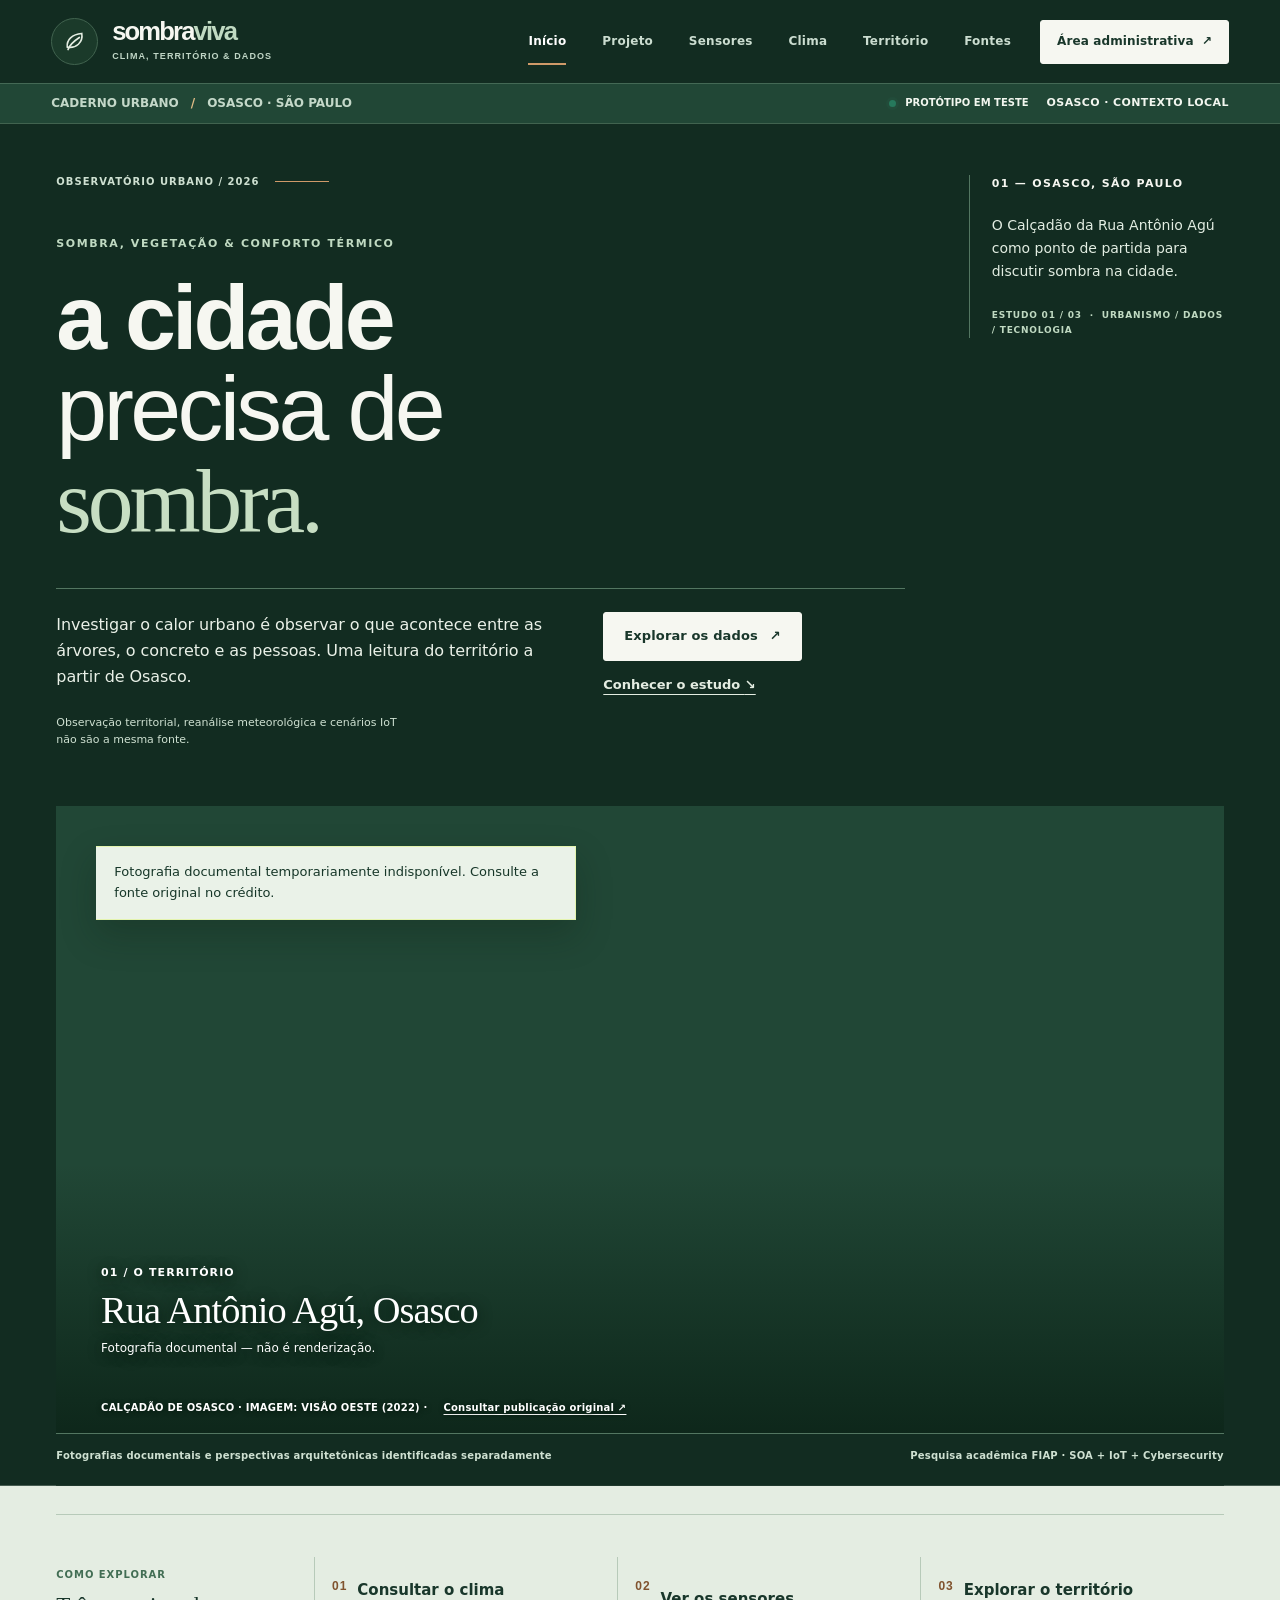
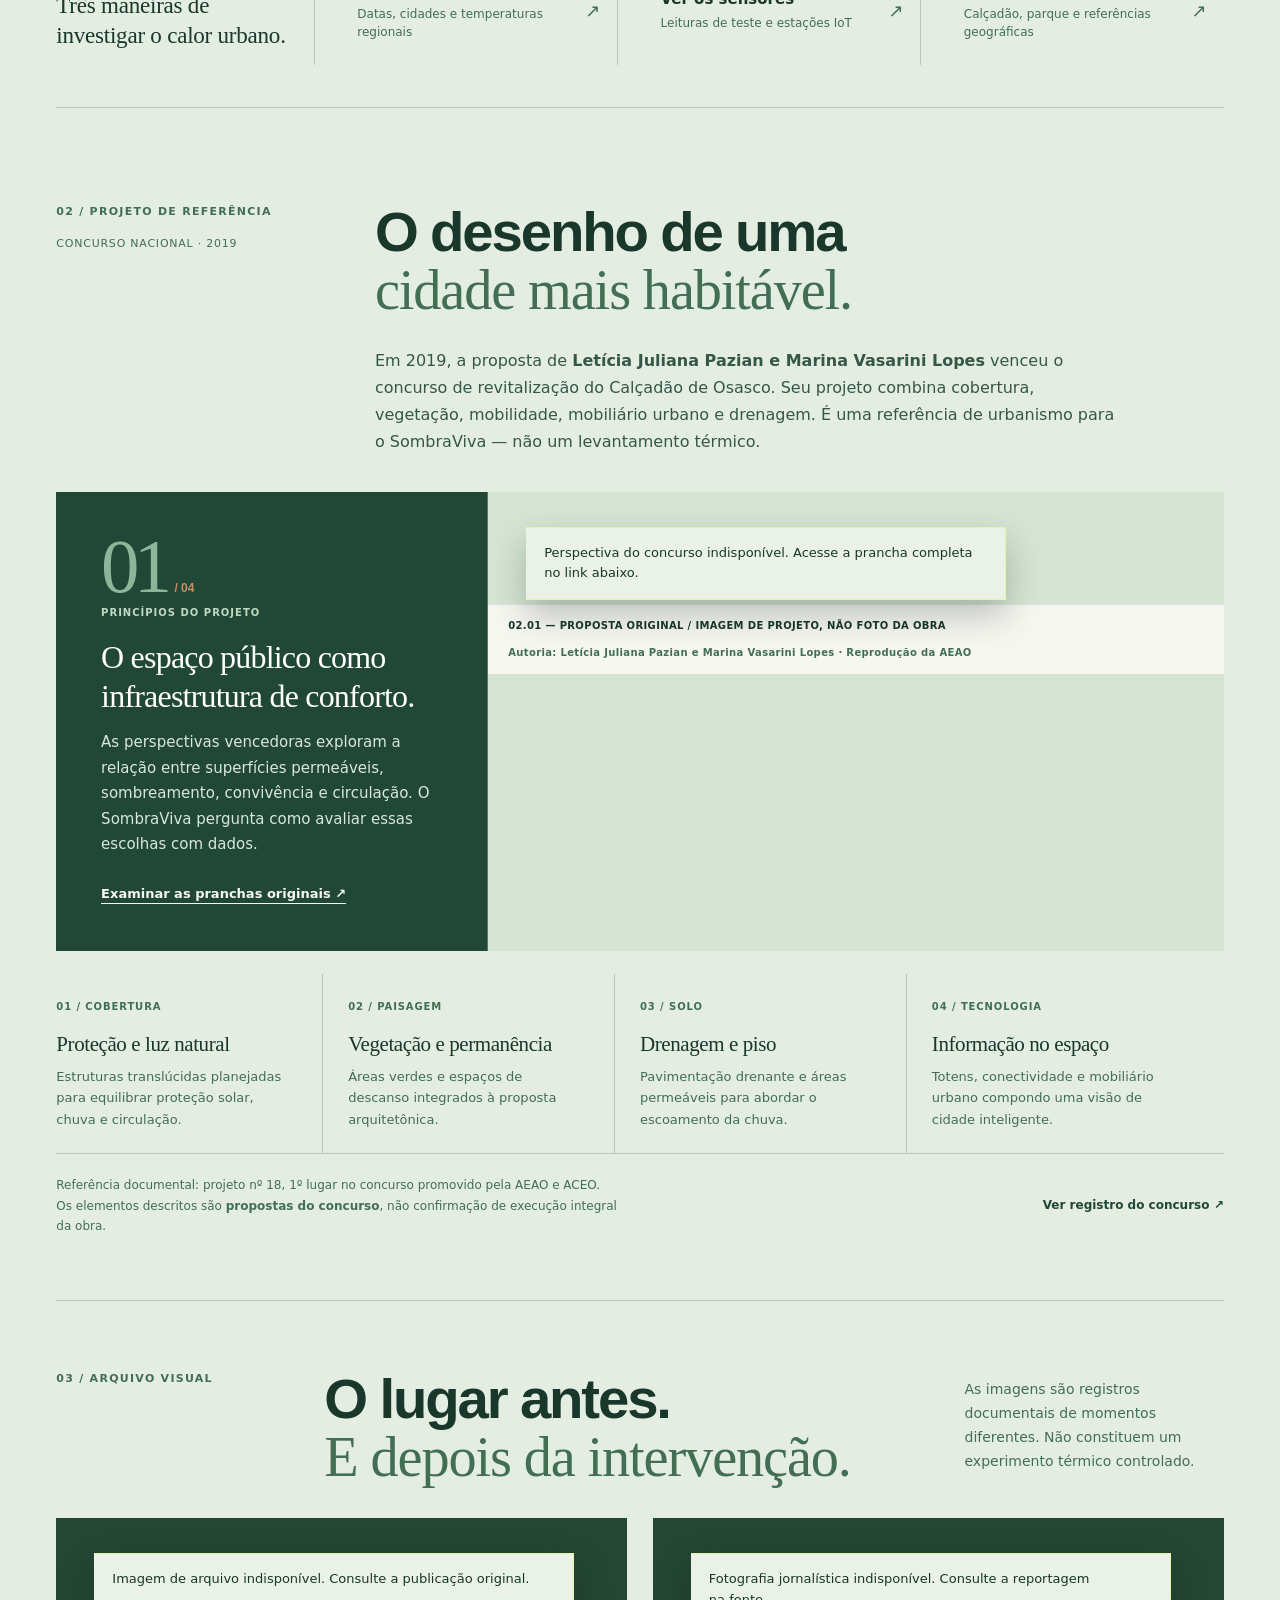
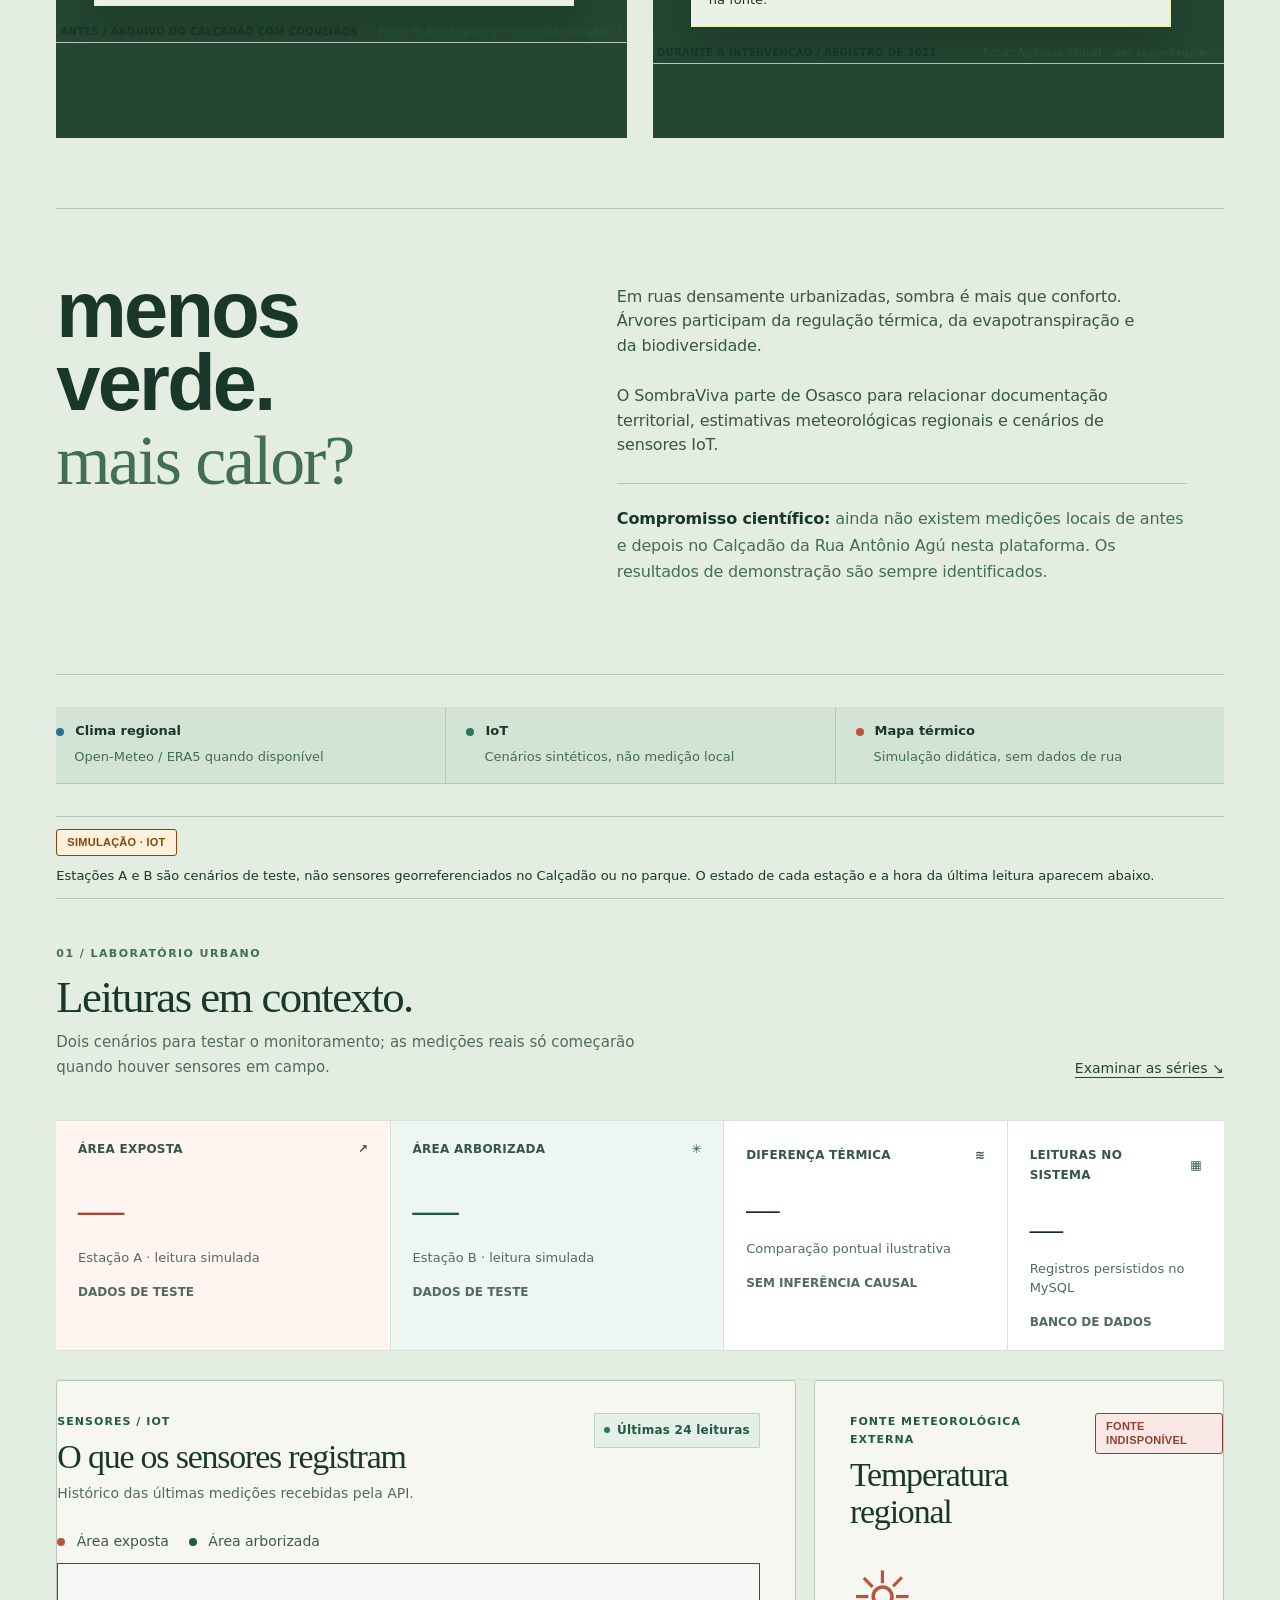
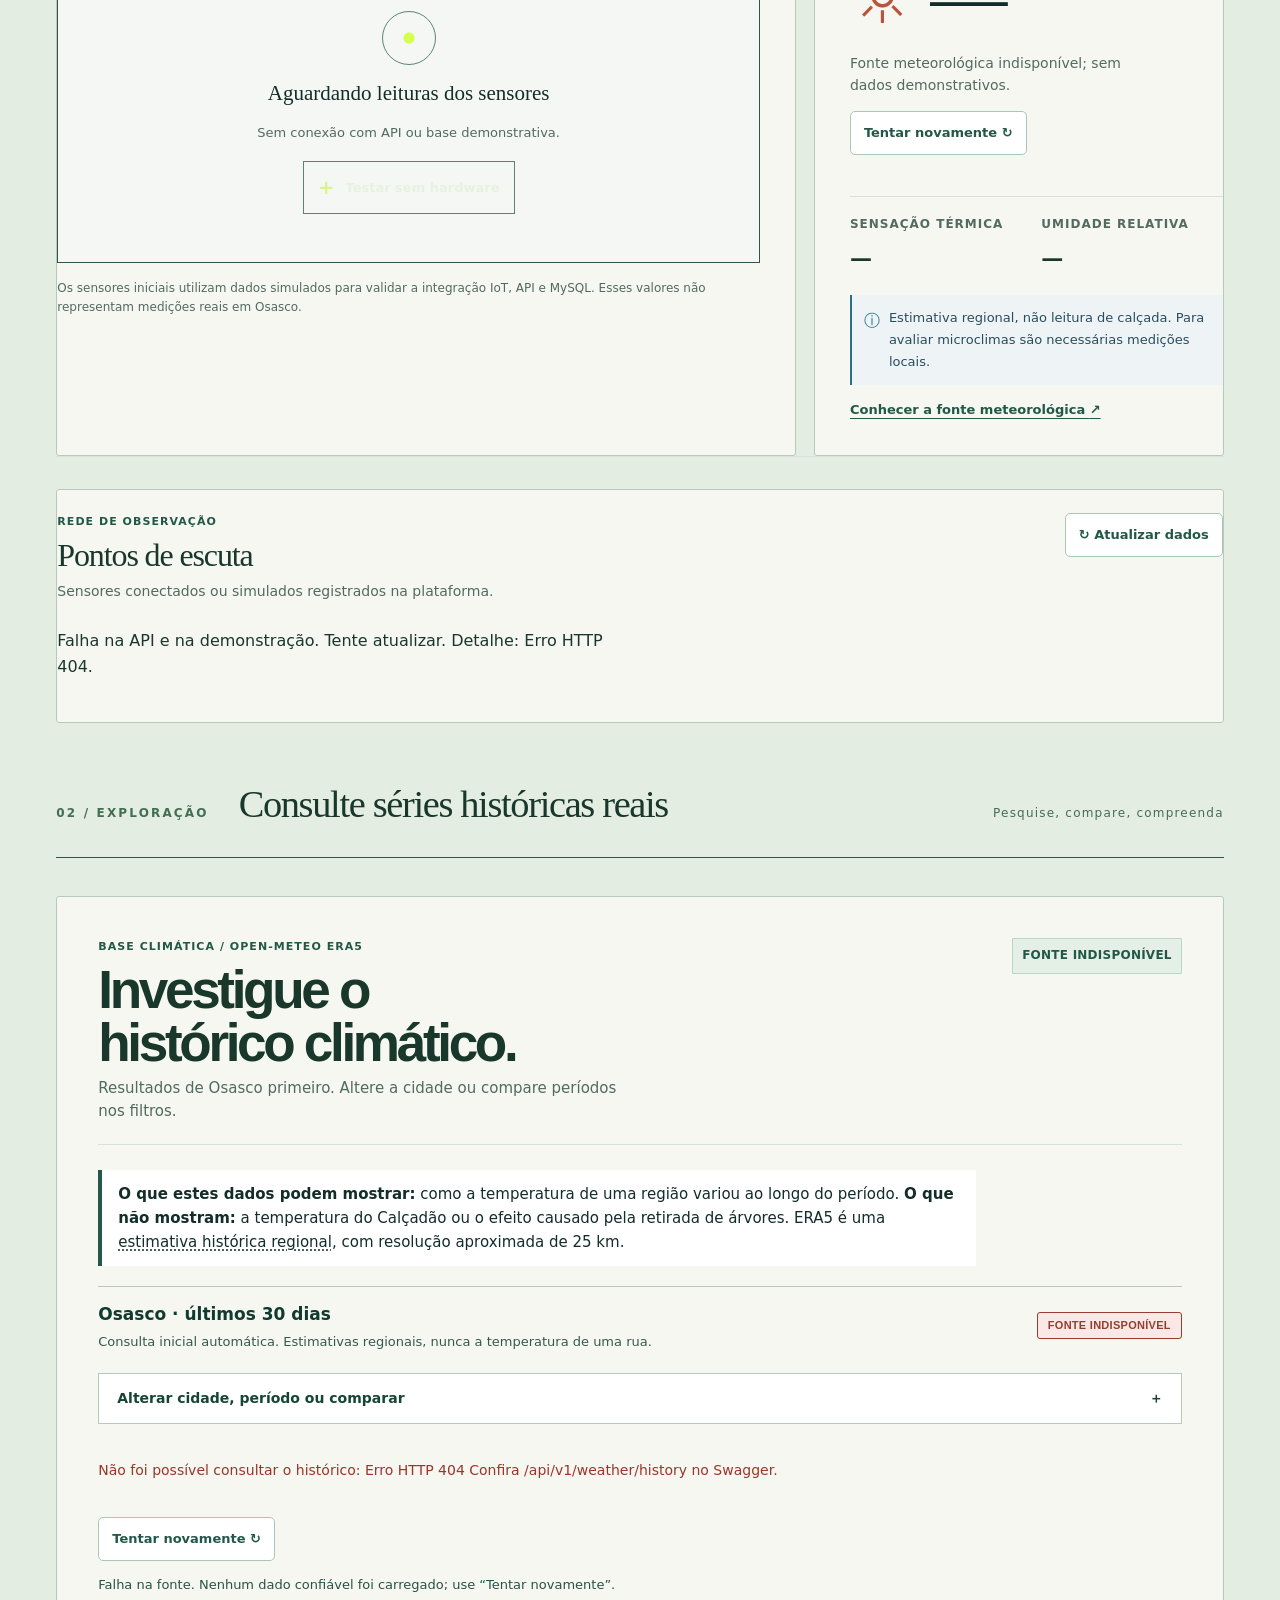
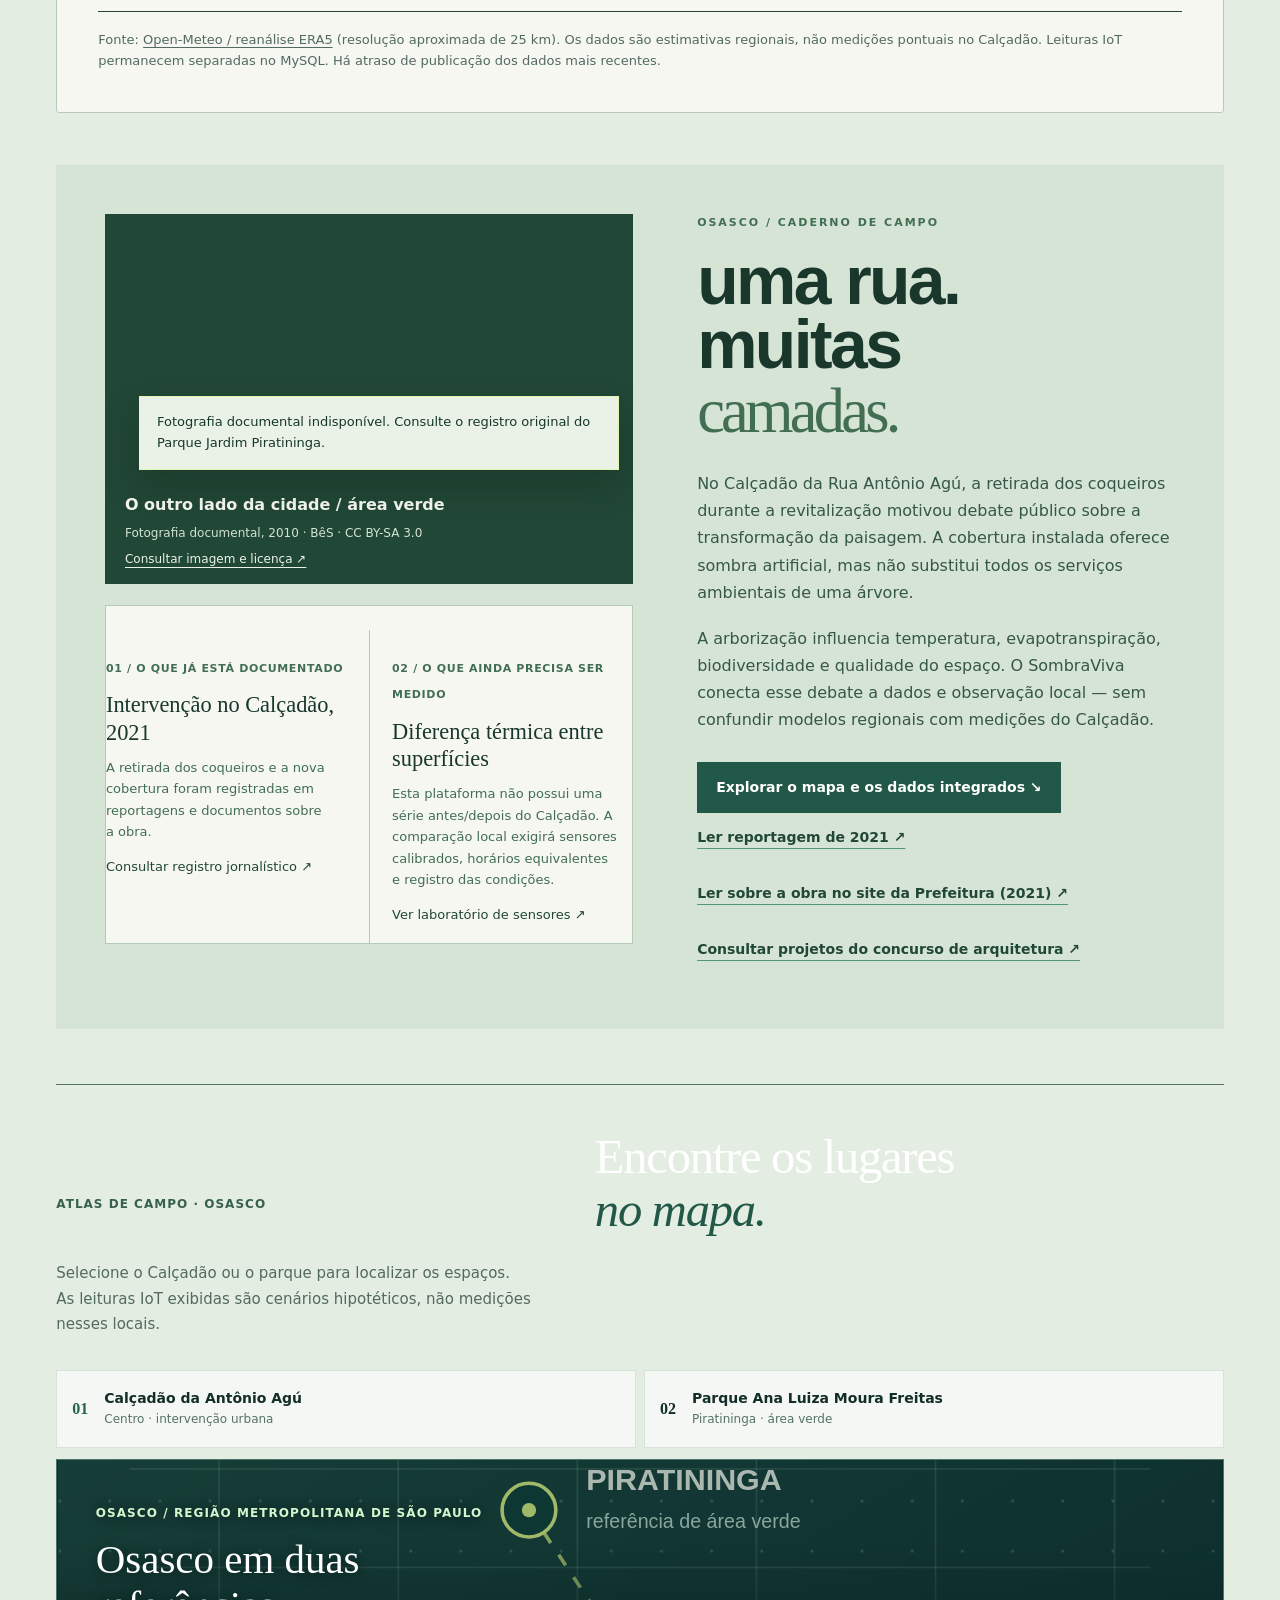
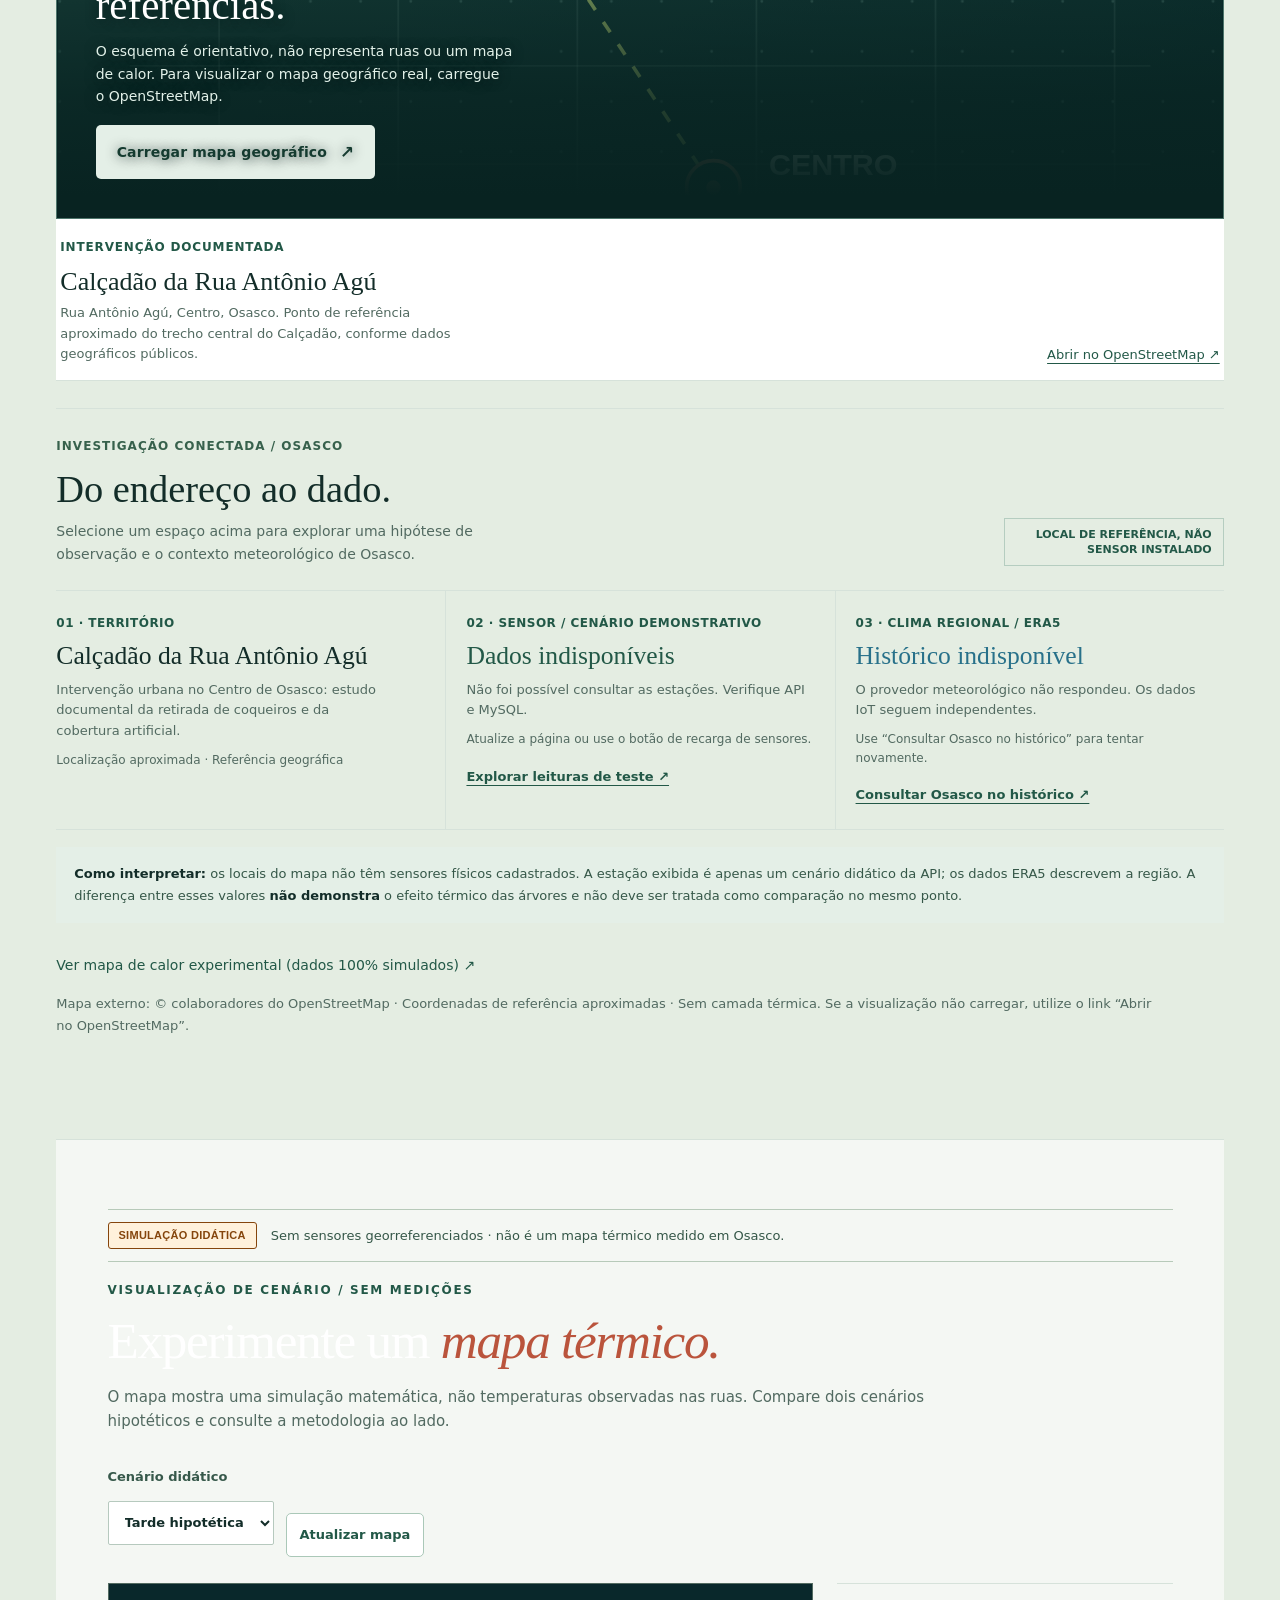
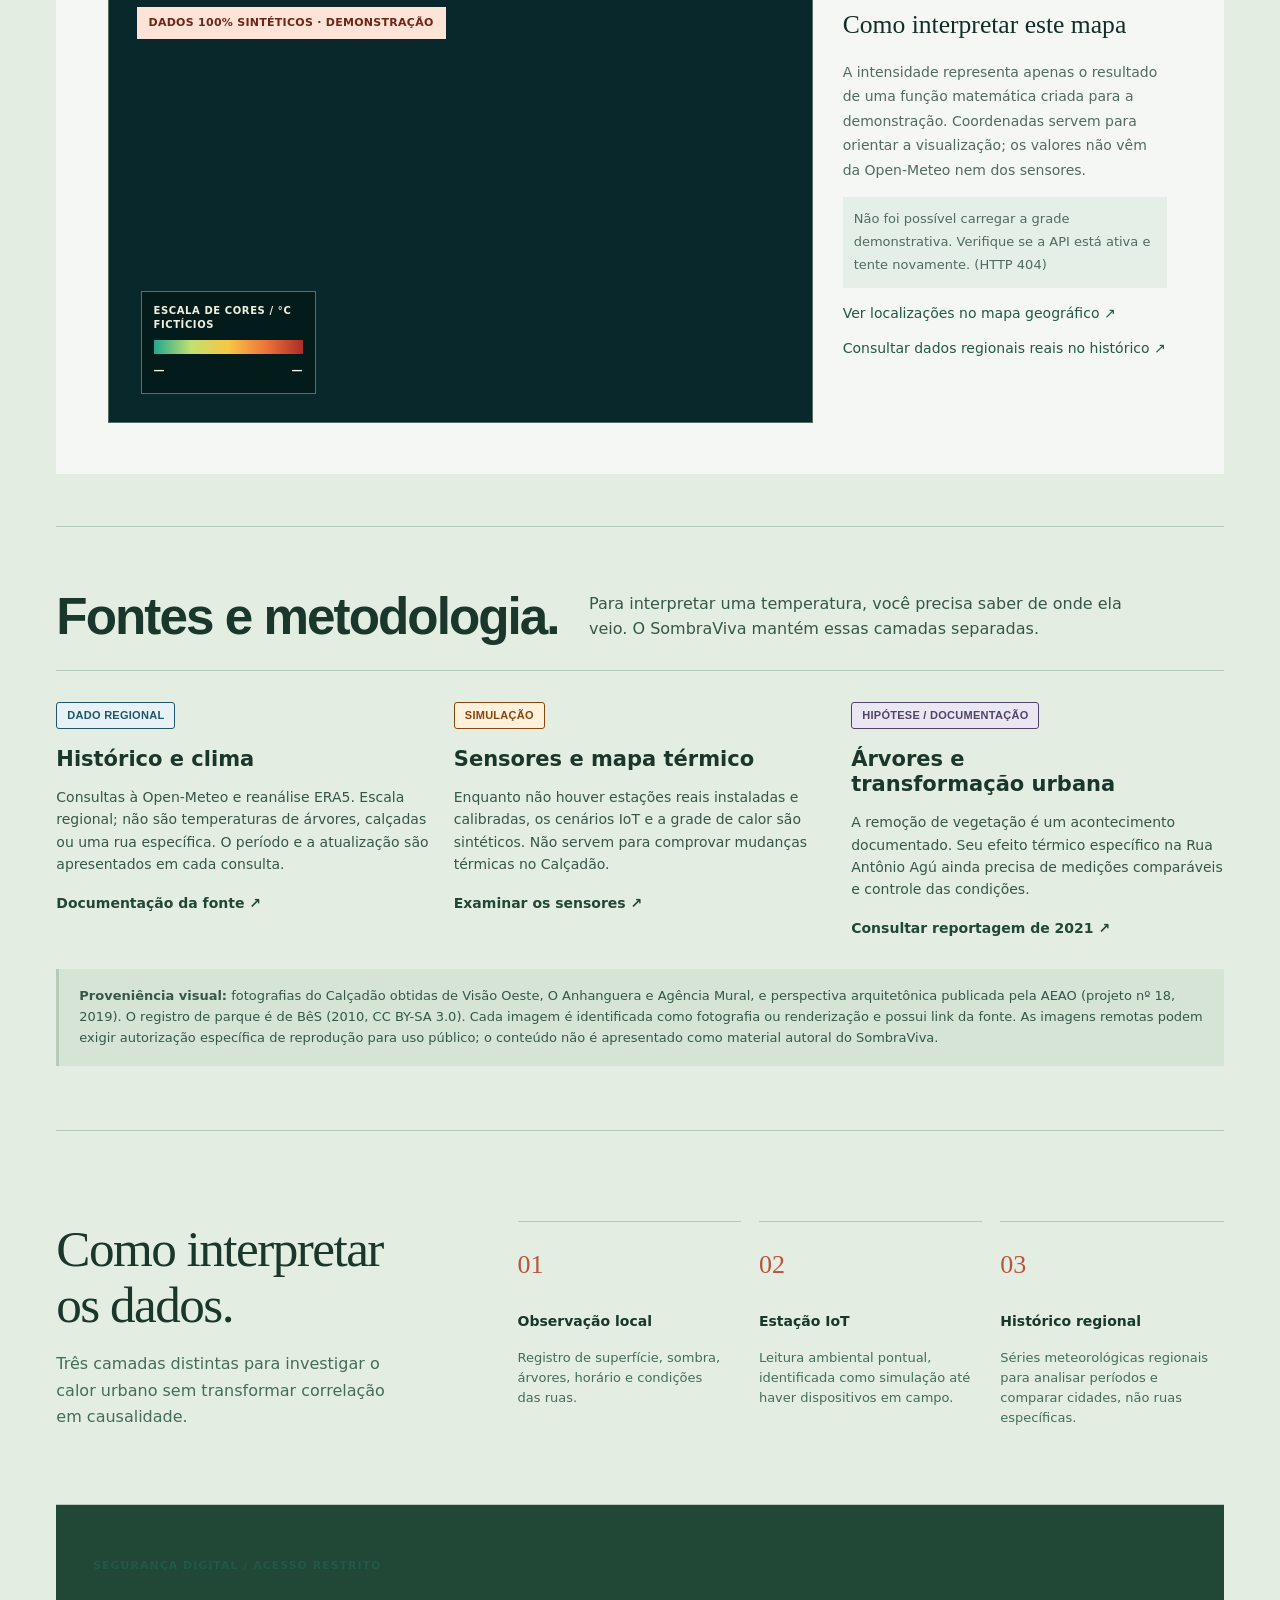
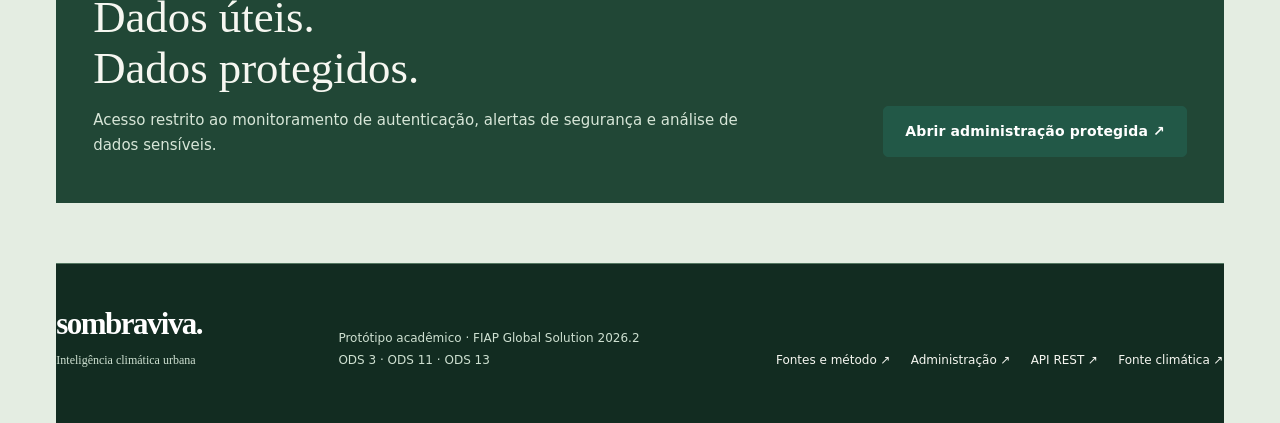
==== commit b559c061: "Melhorias Front-end, integração com sistemas externo para imagens" ====
--- a/static/index.html
+++ b/static/index.html
@@ -3,49 +3,57 @@
 <head>
   <meta charset="UTF-8" />
   <meta name="viewport" content="width=device-width, initial-scale=1" />
-  <meta name="theme-color" content="#FFFFFF" />
+  <meta name="theme-color" content="#122C21" />
   <meta name="color-scheme" content="light" />
   <meta name="description" content="SombraViva: observatório de calor urbano, arborização e qualidade ambiental. Consulte sensores, histórico meteorológico e comparações entre cidades." />
   <title>SombraViva | Observatório de Calor Urbano</title>
-  <link rel="stylesheet" href="/static/public-bundle.css?v=20261117.2" />
+  <link rel="stylesheet" href="/static/public-bundle.css?v=20261118.1&amp;layout=forest-sage" />
 </head>
 <body>
   <a class="skip-link" href="#conteudo">Pular para o conteúdo</a>
   <header class="sidebar" aria-label="Navegação principal">
     <a class="brand" href="#inicio" aria-label="SombraViva — início">
       <span class="brandmark" aria-hidden="true"><svg viewBox="0 0 36 36" fill="none"><path d="M27 8C15 9 8 16 9 25c11 2 20-6 18-17Z" stroke="currentColor" stroke-width="2"/><path d="M10 28c2-7 8-11 14-15" stroke="currentColor" stroke-width="2" stroke-linecap="round"/></svg></span>
-      <span class="brand-name">sombra<span>viva</span><small>OBSERVATÓRIO / OSASCO</small></span>
+      <span class="brand-name">sombra<span>viva</span><small>CLIMA, TERRITÓRIO & DADOS</small></span>
     </a>
     <button class="menu-toggle" type="button" id="menu-toggle" aria-controls="site-navigation" aria-expanded="false" aria-label="Abrir menu de navegação"><span></span><span></span><span></span></button>
     <nav id="site-navigation" aria-label="Explorar o atlas">
       <a class="navlink selected" href="#inicio"><span class="nav-ico" aria-hidden="true">01</span><span>Início</span></a>
-      <a class="navlink" href="#medicoes"><span class="nav-ico" aria-hidden="true">02</span><span>Sensores</span></a>
-      <a class="navlink" href="#historico"><span class="nav-ico" aria-hidden="true">03</span><span>Clima</span></a>
-      <a class="navlink" href="#impacto"><span class="nav-ico" aria-hidden="true">04</span><span>Território</span></a>
-      <a class="navlink" href="#fontes"><span class="nav-ico" aria-hidden="true">05</span><span>Fontes</span></a>
+      <a class="navlink" href="#projeto-referencia"><span class="nav-ico" aria-hidden="true">02</span><span>Projeto</span></a>
+      <a class="navlink" href="#medicoes"><span class="nav-ico" aria-hidden="true">03</span><span>Sensores</span></a>
+      <a class="navlink" href="#historico"><span class="nav-ico" aria-hidden="true">04</span><span>Clima</span></a>
+      <a class="navlink" href="#impacto"><span class="nav-ico" aria-hidden="true">05</span><span>Território</span></a>
+      <a class="navlink" href="#fontes"><span class="nav-ico" aria-hidden="true">06</span><span>Fontes</span></a>
     </nav>
     <a class="header-api" href="/admin">Área administrativa <span aria-hidden="true">↗</span></a>
   </header>
   <div class="layout">
-    <div class="topbar" aria-label="Identificação do atlas"><span class="topbar-breadcrumb">OSASCO · SÃO PAULO <span class="breadcrumb-chevron">/</span> OBSERVATÓRIO CLIMÁTICO</span><span class="topbar-actions"><span class="online-mark"><span aria-hidden="true"></span> PROTÓTIPO EM TESTE</span><span class="tag">OSASCO · CONTEXTO LOCAL</span></span></div>
+    <div class="topbar" aria-label="Identificação do atlas"><span class="topbar-breadcrumb">CADERNO URBANO <span class="breadcrumb-chevron">/</span> OSASCO · SÃO PAULO</span><span class="topbar-actions"><span class="online-mark"><span aria-hidden="true"></span> PROTÓTIPO EM TESTE</span><span class="tag">OSASCO · CONTEXTO LOCAL</span></span></div>
     <main id="conteudo">
-      <section id="inicio" class="sv-editorial-hero" aria-labelledby="hero-title">
-        <div class="sv-editorial-cover">
-          <figure class="sv-editorial-photo sv-hero-unified">
-            <img class="hero-documentary-photo documentary-media" src="/static/assets/paisagem-conceitual.webp" data-fallback="/static/assets/centro-cartografia-fallback.svg" data-credit-id="hero-asset-credit" alt="Paisagem natural conceitual com campo verde, árvores e céu aberto; não é fotografia de Osasco" width="1672" height="941" decoding="async" fetchpriority="high" />
-            <div class="sv-hero-content">
-              <span class="sv-location">OSASCO / OBSERVATÓRIO DE CALOR URBANO</span>
-              <h1 id="hero-title">a cidade <span>precisa de</span> <em>sombra.</em></h1>
-              <p>A cidade muda quando perde árvores. Investigue o calor urbano, a presença da vegetação e o que os dados realmente mostram.</p>
-              <a class="sv-action-primary" href="#historico">Consultar o clima de Osasco <span aria-hidden="true">↗</span></a>
-              <span class="sv-hero-method">Clima regional e sensores simulados são fontes distintas.</span>
-            </div>
-            <figcaption class="sv-photo-credit">IMAGEM CONCEITUAL · não é uma fotografia de Osasco · <a href="https://commons.wikimedia.org/wiki/File:Centro_passarela.jpg" target="_blank" rel="noopener noreferrer">Ver fotografia documental de Osasco ↗</a></figcaption>
-            <p class="image-fallback-note sv-media-fallback" id="hero-asset-credit" hidden role="status">Ilustração indisponível. Alternativa gráfica exibida; não é uma fotografia de Osasco.</p>
-          </figure>
-          <div class="sv-editorial-dateline"><span>SombraViva · Observatório experimental de clima urbano</span><span>Osasco · SP &nbsp; / &nbsp; SOA + IoT + Cybersecurity</span></div>
-        </div>
-      </section>
+<section id="inicio" class="sv-editorial-hero arch-home" aria-labelledby="hero-title">
+  <div class="arch-intro-grid">
+    <div class="arch-intro-index"><span>OBSERVATÓRIO URBANO / 2026</span><span class="arch-index-stroke" aria-hidden="true"></span></div>
+    <div class="sv-hero-content arch-hero-copy">
+      <span class="sv-location">SOMBRA, VEGETAÇÃO & CONFORTO TÉRMICO</span>
+      <h1 id="hero-title">a cidade <span>precisa de</span> <em>sombra.</em></h1>
+      <div class="arch-intro-bottom">
+        <p>Investigar o calor urbano é observar o que acontece entre as árvores, o concreto e as pessoas. Uma leitura do território a partir de Osasco.</p>
+        <div class="arch-intro-links"><a class="sv-action-primary" href="#historico">Explorar os dados <span aria-hidden="true">↗</span></a><a class="arch-secondary-link" href="#projeto-referencia">Conhecer o estudo <span aria-hidden="true">↘</span></a></div>
+      </div>
+      <span class="sv-hero-method">Observação territorial, reanálise meteorológica e cenários IoT não são a mesma fonte.</span>
+    </div>
+    <div class="arch-intro-aside" aria-label="Escopo da pesquisa"><span>01 — OSASCO, SÃO PAULO</span><p>O Calçadão da Rua Antônio Agú como ponto de partida para discutir sombra na cidade.</p><span>ESTUDO 01 / 03 &nbsp;·&nbsp; URBANISMO / DADOS / TECNOLOGIA</span></div>
+  </div>
+  <div class="sv-editorial-cover arch-photographic-cover">
+    <figure class="sv-editorial-photo sv-hero-unified">
+      <img class="hero-documentary-photo documentary-media" src="https://www.visaooeste.com.br/wp-content/uploads/2022/03/calcadao-osasco-1.jpg" data-fallback="" data-credit-id="hero-asset-credit" alt="Fotografia de 2022 do Calçadão de Osasco com a estrutura branca de cobertura, circulação e comércio da Rua Antônio Agú" width="1200" height="800" referrerpolicy="no-referrer" decoding="async" fetchpriority="high" />
+      <div class="arch-image-label"><span>01 / O TERRITÓRIO</span><strong>Rua Antônio Agú, Osasco</strong><small>Fotografia documental — não é renderização.</small></div>
+      <figcaption class="sv-photo-credit">CALÇADÃO DE OSASCO · IMAGEM: VISÃO OESTE (2022) · <a href="https://visaooeste.com.br/osasco-recebe-programa-cidadania-itinerante/" target="_blank" rel="noopener noreferrer">Consultar publicação original ↗</a></figcaption>
+      <p class="image-fallback-note sv-media-fallback" id="hero-asset-credit" hidden role="status">Fotografia documental temporariamente indisponível. Consulte a fonte original no crédito.</p>
+    </figure>
+    <div class="sv-editorial-dateline"><span>Fotografias documentais e perspectivas arquitetônicas identificadas separadamente</span><span>Pesquisa acadêmica FIAP · SOA + IoT + Cybersecurity</span></div>
+  </div>
+</section>
 
       <section class="reading-route" aria-label="Escolha como explorar o SombraViva">
         <div class="reading-route-heading"><span class="route-kicker">COMO EXPLORAR</span><p>Três maneiras de investigar o calor urbano.</p></div>
@@ -53,6 +61,44 @@
         <a href="#medicoes" class="route-item"><span class="route-number">02</span><span><strong>Ver os sensores</strong><small>Leituras de teste e estações IoT</small></span><span aria-hidden="true">↗</span></a>
         <a href="#mapa" class="route-item"><span class="route-number">03</span><span><strong>Explorar o território</strong><small>Calçadão, parque e referências geográficas</small></span><span aria-hidden="true">↗</span></a>
       </section>
+<section id="projeto-referencia" class="arch-case-study" aria-labelledby="arch-case-title">
+  <div class="arch-case-head arch-section-head">
+    <div><span class="arch-eyebrow">02 / PROJETO DE REFERÊNCIA</span><p class="arch-head-index">CONCURSO NACIONAL · 2019</p></div>
+    <div><h2 id="arch-case-title">O desenho de uma<br><em>cidade mais habitável.</em></h2><p>Em 2019, a proposta de <strong>Letícia Juliana Pazian e Marina Vasarini Lopes</strong> venceu o concurso de revitalização do Calçadão de Osasco. Seu projeto combina cobertura, vegetação, mobilidade, mobiliário urbano e drenagem. É uma referência de urbanismo para o SombraViva — não um levantamento térmico.</p></div>
+  </div>
+  <div class="arch-case-feature">
+    <figure class="arch-image-frame arch-competition-figure">
+      <img class="documentary-media" src="https://www.aeaosasco.org.br/wp-content/uploads/2019/10/IMAGEM-03-1024x556.jpg" data-fallback="" data-credit-id="competition-asset-credit" alt="Perspectiva arquitetônica de 2019 do projeto vencedor do Calçadão de Osasco, com praças arborizadas, assentos, pessoas e uma cobertura metálica branca" loading="lazy" decoding="async" width="1024" height="556" referrerpolicy="no-referrer" />
+      <p class="image-fallback-note" id="competition-asset-credit" hidden role="status">Perspectiva do concurso indisponível. Acesse a prancha completa no link abaixo.</p>
+      <figcaption><span>02.01 — PROPOSTA ORIGINAL / IMAGEM DE PROJETO, NÃO FOTO DA OBRA</span><span>Autoria: Letícia Juliana Pazian e Marina Vasarini Lopes · Reprodução da AEAO</span></figcaption>
+    </figure>
+    <aside class="arch-competition-side"><span class="arch-big-index">01<small>/ 04</small></span><div><span>PRINCÍPIOS DO PROJETO</span><h3>O espaço público como infraestrutura de conforto.</h3><p>As perspectivas vencedoras exploram a relação entre superfícies permeáveis, sombreamento, convivência e circulação. O SombraViva pergunta como avaliar essas escolhas com dados.</p><a href="https://www.aeaosasco.org.br/wp-content/uploads/2019/12/concurso_revitalizacao_osasco.pdf" target="_blank" rel="noopener noreferrer">Examinar as pranchas originais ↗</a></div></aside>
+  </div>
+  <div class="arch-project-pillars" aria-label="Elementos descritos na proposta vencedora">
+    <article><span>01 / COBERTURA</span><h3>Proteção e luz natural</h3><p>Estruturas translúcidas planejadas para equilibrar proteção solar, chuva e circulação.</p></article>
+    <article><span>02 / PAISAGEM</span><h3>Vegetação e permanência</h3><p>Áreas verdes e espaços de descanso integrados à proposta arquitetônica.</p></article>
+    <article><span>03 / SOLO</span><h3>Drenagem e piso</h3><p>Pavimentação drenante e áreas permeáveis para abordar o escoamento da chuva.</p></article>
+    <article><span>04 / TECNOLOGIA</span><h3>Informação no espaço</h3><p>Totens, conectividade e mobiliário urbano compondo uma visão de cidade inteligente.</p></article>
+  </div>
+  <div class="arch-study-note"><p>Referência documental: projeto nº 18, 1º lugar no concurso promovido pela AEAO e ACEO. Os elementos descritos são <strong>propostas do concurso</strong>, não confirmação de execução integral da obra.</p><a href="https://www.aeaosasco.org.br/concurso-revitalizacao/" target="_blank" rel="noopener noreferrer">Ver registro do concurso ↗</a></div>
+</section>
+
+<section class="arch-reality" aria-labelledby="arch-reality-title">
+  <div class="arch-reality-head"><span class="arch-eyebrow">03 / ARQUIVO VISUAL</span><h2 id="arch-reality-title">O lugar antes.<br><em>E depois da intervenção.</em></h2><p>As imagens são registros documentais de momentos diferentes. Não constituem um experimento térmico controlado.</p></div>
+  <div class="arch-reality-grid">
+    <figure class="arch-image-frame arch-reality-before">
+      <img class="documentary-media" src="https://www.oanhanguera.com.br/arquivos_personalizados/gera_foto/noticias_conteudo_destacado/arquivos_personalizados/uploads/noticias/fotos/caladao_de_Osasco_5da3247be10c4.jpg" data-fallback="" data-credit-id="before-asset-credit" alt="Fotografia histórica do Calçadão de Osasco antes da reforma com coqueiros, lojas e pessoas caminhando" width="950" height="950" loading="lazy" decoding="async" referrerpolicy="no-referrer" />
+      <p class="image-fallback-note" id="before-asset-credit" hidden role="status">Imagem de arquivo indisponível. Consulte a publicação original.</p>
+      <figcaption><span>ANTES / ARQUIVO DO CALÇADÃO COM COQUEIROS</span><a href="https://www.oanhanguera.com.br/noticias/479-calcadao-de-osasco-sera-revitalizado-coberto-e-funcionara-24h" target="_blank" rel="noopener noreferrer">Foto: O Anhanguera · consultar origem ↗</a></figcaption>
+    </figure>
+    <figure class="arch-image-frame arch-reality-after">
+      <img class="documentary-media" src="https://agenciamural.org.br/wp-content/uploads/2021/12/IMG-20211206-WA0045-1024x755.jpg" data-fallback="" data-credit-id="after-asset-credit" alt="Fotografia de 2021 do Calçadão de Osasco durante a revitalização com estruturas de cobertura e lojas no entorno" width="1024" height="755" loading="lazy" decoding="async" referrerpolicy="no-referrer" />
+      <p class="image-fallback-note" id="after-asset-credit" hidden role="status">Fotografia jornalística indisponível. Consulte a reportagem na fonte.</p>
+      <figcaption><span>DURANTE A INTERVENÇÃO / REGISTRO DE 2021</span><a href="https://agenciamural.org.br/calcadao-de-osasco-perde-coqueiros-e-divide-opiniao-de-moradores/" target="_blank" rel="noopener noreferrer">Foto: Agência Mural · ver reportagem ↗</a></figcaption>
+    </figure>
+  </div>
+</section>
+
       <section class="sv-editorial-statement" aria-label="O papel da vegetação nas cidades">
         <h2>menos<br>verde.<br><em>mais calor?</em></h2>
         <div class="sv-statement-notes">
@@ -167,7 +213,11 @@
           <div class="territory-actions"><a class="territory-investigate" href="#mapa">Explorar o mapa e os dados integrados ↘</a><a href="https://agenciamural.org.br/calcadao-de-osasco-perde-coqueiros-e-divide-opiniao-de-moradores/" target="_blank" rel="noopener">Ler reportagem de 2021 ↗</a><a href="https://osasco.sp.gov.br/obras-de-cobertura-do-calcadao-seguem-em-ritmo-acelerado/" target="_blank" rel="noopener">Ler sobre a obra no site da Prefeitura (2021) ↗</a><a href="https://www.aeaosasco.org.br/concurso-revitalizacao/" target="_blank" rel="noopener">Consultar projetos do concurso de arquitetura ↗</a></div>
         </div>
         <div class="territory-visual">
-          <figure class="territory-photo"><div class="sv-urban-art"><img src="/static/assets/cidade-conceitual.webp" width="900" height="900" alt="Ilustração aérea de cidade com arborização, sem relação fotográfica com Osasco" loading="lazy" /></div><img class="documentary-media" data-fallback="/static/assets/parque-cartografia-fallback.svg" data-credit-id="park-asset-credit" referrerpolicy="no-referrer" src="/static/assets/verde-ilustrativo.webp" alt="Ilustração editorial original de vegetação, vias e edifícios; não corresponde a um parque específico" loading="lazy" decoding="async"/><p class="image-fallback-note image-fallback-note-park" id="park-asset-credit" hidden role="status">Ilustração indisponível; visualização cartográfica de contingência, não fotografia do parque.</p><figcaption><strong>Verde urbano / Osasco</strong><span>Ilustração conceitual · não representa o parque</span><a target="_blank" rel="noopener" href="https://commons.wikimedia.org/wiki/File:Parque_Ecol%C3%B3gico_Jardim_Piratininga_-_panoramio.jpg">Fotografia documental de 2010: BêS / CC BY-SA 3.0 ↗</a></figcaption></figure>
+<figure class="territory-photo arch-green-photo">
+  <img class="documentary-media" data-fallback="" data-credit-id="park-asset-credit" referrerpolicy="no-referrer" src="https://upload.wikimedia.org/wikipedia/commons/thumb/b/ba/Parque_Ecol%C3%B3gico_Jardim_Piratininga_-_panoramio.jpg/1024px-Parque_Ecol%C3%B3gico_Jardim_Piratininga_-_panoramio.jpg" alt="Fotografia documental do Parque Ecológico Jardim Piratininga, Osasco, registrada em 2010" loading="lazy" decoding="async" width="1024" height="680" />
+  <p class="image-fallback-note image-fallback-note-park" id="park-asset-credit" hidden role="status">Fotografia documental indisponível. Consulte o registro original do Parque Jardim Piratininga.</p>
+  <figcaption><strong>O outro lado da cidade / área verde</strong><span>Fotografia documental, 2010 · BêS · CC BY-SA 3.0</span><a target="_blank" rel="noopener noreferrer" href="https://commons.wikimedia.org/wiki/File:Parque_Ecol%C3%B3gico_Jardim_Piratininga_-_panoramio.jpg">Consultar imagem e licença ↗</a></figcaption>
+</figure>
           <div class="territory-notes" aria-label="Evidências e limites do estudo">
             <div class="evidence-entry"><span>01 / O QUE JÁ ESTÁ DOCUMENTADO</span><strong>Intervenção no Calçadão, 2021</strong><p>A retirada dos coqueiros e a nova cobertura foram registradas em reportagens e documentos sobre a obra.</p><a href="https://agenciamural.org.br/calcadao-de-osasco-perde-coqueiros-e-divide-opiniao-de-moradores/" target="_blank" rel="noopener">Consultar registro jornalístico ↗</a></div>
             <div class="evidence-entry"><span>02 / O QUE AINDA PRECISA SER MEDIDO</span><strong>Diferença térmica entre superfícies</strong><p>Esta plataforma não possui uma série antes/depois do Calçadão. A comparação local exigirá sensores calibrados, horários equivalentes e registro das condições.</p><a href="#medicoes">Ver laboratório de sensores ↗</a></div>
@@ -238,7 +288,7 @@
           <article><span class="source-type source-simulation">SIMULAÇÃO</span><h3>Sensores e mapa térmico</h3><p>Enquanto não houver estações reais instaladas e calibradas, os cenários IoT e a grade de calor são sintéticos. Não servem para comprovar mudanças térmicas no Calçadão.</p><a href="#medicoes">Examinar os sensores ↗</a></article>
           <article><span class="source-type source-hypothesis">HIPÓTESE / DOCUMENTAÇÃO</span><h3>Árvores e transformação urbana</h3><p>A remoção de vegetação é um acontecimento documentado. Seu efeito térmico específico na Rua Antônio Agú ainda precisa de medições comparáveis e controle das condições.</p><a href="https://www.agenciamural.org.br/calcadao-de-osasco-perde-coqueiros-e-divide-opiniao-de-moradores/" target="_blank" rel="noopener noreferrer">Consultar reportagem de 2021 ↗</a></article>
         </div>
-        <p class="sources-photo-note"><strong>Imagens do site:</strong> paisagens editoriais conceituais. Não são fotografias documentais de Osasco. Quando uma fotografia local for incorporada, deverá informar autor, data, fonte, licença e localização.</p>
+        <p class="sources-photo-note"><strong>Proveniência visual:</strong> fotografias do Calçadão obtidas de Visão Oeste, O Anhanguera e Agência Mural, e perspectiva arquitetônica publicada pela AEAO (projeto nº 18, 2019). O registro de parque é de BêS (2010, CC BY-SA 3.0). Cada imagem é identificada como fotografia ou renderização e possui link da fonte. As imagens remotas podem exigir autorização específica de reprodução para uso público; o conteúdo não é apresentado como material autoral do SombraViva.</p>
       </section>
       <section class="territory-method" aria-labelledby="method-title">
         <div><h2 id="method-title">Como interpretar os dados.</h2><p>Três camadas distintas para investigar o calor urbano sem transformar correlação em causalidade.</p></div>
--- a/static/public-bundle.css
+++ b/static/public-bundle.css
@@ -1906,3 +1906,917 @@
 }
 @media(prefers-reduced-motion:reduce){body:not(.admin-body) .sv-hero-content *{transition:none!important;animation:none!important}}
 
+/* === architectural-direction.css === */
+/*
+ * SombraViva / arquivo arquitetônico · 2026
+ * Referência documental: projeto 18, Letícia Juliana Pazian + Marina Vasarini Lopes,
+ * concurso para o Calçadão de Osasco (2019). Linguagem editorial original;
+ * não reproduz a identidade visual das autoras nem atribui medições a seu projeto.
+ * Escopo: somente página pública. As integrações SOA, IoT e Cyber permanecem.
+ */
+:root {
+  --arch-paper:#F6F5F0;
+  --arch-paper-deep:#EAECE6;
+  --arch-ink:#202C29;
+  --arch-muted:#58665E;
+  --arch-line:#C9CFC7;
+  --arch-accent:#45664D;
+}
+body:not(.admin-body) {
+  --sv-ed-paper:var(--arch-paper);
+  --sv-ed-ink:var(--arch-ink);
+  --sv-ed-text:#40534B;
+  --sv-ed-leaf:#45664D;
+  --sv-ed-line:var(--arch-line);
+  --sv-ed-mist:#EEF1EB;
+  background:var(--arch-paper); color:var(--arch-ink);
+}
+body:not(.admin-body) .sidebar {
+  min-height:84px; height:84px; padding:0 clamp(20px,4vw,72px);
+  border-bottom:1px solid var(--arch-line); background:var(--arch-paper);
+  box-shadow:none; backdrop-filter:none;
+}
+body:not(.admin-body) .sidebar .brand-name {font-size:clamp(23px,2vw,30px);letter-spacing:-.072em;color:var(--arch-ink)}
+body:not(.admin-body) .sidebar .brand-name span {color:var(--arch-accent)}
+body:not(.admin-body) .sidebar .brand-name small {font:650 9px/1.5 'Inter',Arial,sans-serif;letter-spacing:.12em;color:var(--arch-muted)}
+body:not(.admin-body) .sidebar .brandmark {color:var(--arch-accent)}
+body:not(.admin-body) .sidebar nav {gap:clamp(10px,1.7vw,26px)}
+body:not(.admin-body) .sidebar .navlink {color:#51645A;font-size:12px;letter-spacing:.02em;text-transform:none}
+body:not(.admin-body) .sidebar .navlink.selected,
+body:not(.admin-body) .sidebar .navlink:hover {color:var(--arch-ink)}
+body:not(.admin-body) .sidebar .nav-ico {color:#79897F;font-size:9px}
+body:not(.admin-body) .sidebar .header-api {border-radius:2px;border-color:var(--arch-ink);font-size:12px;letter-spacing:.01em;padding:11px 16px}
+body:not(.admin-body) .topbar {height:40px;padding-inline:clamp(20px,4vw,72px);background:#ECEFE8!important;border-bottom-color:var(--arch-line);font-size:10px;letter-spacing:.08em}
+body:not(.admin-body) .topbar .online-mark{font-size:10px}
+body:not(.admin-body) .layout main {max-width:1740px;padding-inline:clamp(18px,4vw,72px)}
+body:not(.admin-body) .arch-home {margin:0 0 12px;padding:0;border:0}
+body:not(.admin-body) .arch-intro-grid {
+  display:grid;grid-template-columns:minmax(120px,.42fr) minmax(0,1.72fr) minmax(160px,.42fr);
+  column-gap:clamp(24px,4vw,68px);align-items:start;
+  padding:clamp(40px,5vw,88px) 0 clamp(28px,3.5vw,52px);
+}
+body:not(.admin-body) .arch-intro-index,
+body:not(.admin-body) .arch-intro-aside {display:flex;flex-direction:column;align-items:flex-start;gap:20px;font-size:10px;font-weight:730;letter-spacing:.095em;line-height:1.6;color:var(--arch-muted)}
+body:not(.admin-body) .arch-intro-index{padding-top:13px}
+body:not(.admin-body) .arch-index-stroke{height:56px;border-left:1px solid #9BA99E;margin-left:2px}
+body:not(.admin-body) .arch-intro-aside{padding:15px 0 0 18px;border-left:1px solid var(--arch-line);gap:12px}
+body:not(.admin-body) .arch-intro-aside p{font-size:15px;letter-spacing:0;line-height:1.65;font-weight:460;margin:3px 0 16px;max-width:20ch;color:#3F5149}
+body:not(.admin-body) .arch-intro-aside span:last-child{font-size:9px;color:#6A8073}
+body:not(.admin-body) .sv-hero-content.arch-hero-copy{
+  position:static;display:flex;flex-direction:column;align-items:flex-start;justify-content:initial;
+  z-index:auto;width:auto;height:auto;max-width:none;padding:0;gap:0;min-width:0;color:var(--arch-ink);
+}
+body:not(.admin-body) .arch-hero-copy .sv-location{color:var(--arch-accent);font-size:11px;letter-spacing:.16em;margin:0 0 25px}
+body:not(.admin-body) .arch-hero-copy h1,
+body:not(.admin-body) .sv-hero-content.arch-hero-copy h1{
+  font:650 clamp(68px,7.5vw,136px)/.94 'Inter Display','Inter',Arial,sans-serif;
+  letter-spacing:-.082em;text-wrap:balance;color:var(--arch-ink);max-width:11ch;margin:0 0 32px;
+}
+body:not(.admin-body) .arch-hero-copy h1 span {display:inline;font-weight:370;letter-spacing:-.086em}
+body:not(.admin-body) .arch-hero-copy h1 em,
+body:not(.admin-body) .sv-hero-content.arch-hero-copy h1 em{
+  display:inline;color:var(--arch-accent);font:400 .96em/1 Georgia,'Times New Roman',serif;letter-spacing:-.065em;
+}
+body:not(.admin-body) .arch-intro-bottom{display:grid;grid-template-columns:minmax(0,1fr) minmax(180px,.7fr);align-items:end;gap:24px;border-top:1px solid var(--arch-line);padding-top:22px;width:100%}
+body:not(.admin-body) .arch-intro-bottom p{font-size:clamp(16px,1.25vw,20px);line-height:1.58;letter-spacing:-.012em;max-width:49ch;color:#3B5047;margin:0}
+body:not(.admin-body) .arch-intro-links{display:flex;flex-direction:column;align-items:flex-start;gap:12px}
+body:not(.admin-body) .arch-intro-links .sv-action-primary,
+body:not(.admin-body) .sv-hero-content .sv-action-primary{
+  min-height:49px;border:1px solid var(--arch-ink);border-radius:2px;background:var(--arch-ink);color:#fff;
+  font-size:13px;font-weight:700;line-height:1.3;letter-spacing:.01em;padding:13px 21px;
+}
+body:not(.admin-body) .arch-intro-links .sv-action-primary:hover{background:#334C3B;color:white}
+body:not(.admin-body) .arch-secondary-link{font-size:12px;font-weight:710;text-decoration:underline;text-underline-offset:4px;color:var(--arch-ink)}
+body:not(.admin-body) .arch-hero-copy .sv-hero-method{color:#6A7A70;font-size:11px;line-height:1.5;margin-top:21px}
+body:not(.admin-body) .arch-photographic-cover{margin:0}
+body:not(.admin-body) .sv-editorial-photo.sv-hero-unified{
+  height:clamp(440px,51vw,750px);min-height:440px;position:relative;background:#DDE4DA;
+}
+body:not(.admin-body) .sv-hero-unified>img.hero-documentary-photo{
+  display:block;position:absolute;inset:0;width:100%;height:100%;object-fit:cover;object-position:50% 52%;filter:none;opacity:1;
+}
+body:not(.admin-body) .sv-hero-unified::after {
+  inset:54% 0 0;background:linear-gradient(0deg,rgba(10,25,20,.55),transparent 75%);
+}
+body:not(.admin-body) .arch-image-label{position:absolute;left:clamp(20px,3.5vw,55px);bottom:58px;z-index:3;color:#fff;display:grid;gap:7px;text-shadow:0 1px 7px #15271c9c}
+body:not(.admin-body) .arch-image-label>span{font-size:11px;letter-spacing:.1em;font-weight:780}
+body:not(.admin-body) .arch-image-label>strong{font:500 clamp(27px,3vw,49px)/1.13 Georgia,'Times New Roman',serif;letter-spacing:-.025em}
+body:not(.admin-body) .arch-image-label>small{font-size:12px;line-height:1.5}
+body:not(.admin-body) .sv-hero-unified .sv-photo-credit{left:clamp(20px,3.5vw,55px);bottom:12px;right:15px;font-size:10px;letter-spacing:.02em}
+body:not(.admin-body) .sv-editorial-dateline {font-size:11px;letter-spacing:.02em;color:var(--arch-muted);padding:15px 0}
+body:not(.admin-body) .reading-route {margin-top:16px;margin-bottom:0;padding:10px 0 26px}
+body:not(.admin-body) .reading-route-heading{padding-top:20px}
+body:not(.admin-body) .reading-route-heading p{font:400 clamp(16px,1.6vw,23px)/1.25 Georgia,serif;letter-spacing:-.01em}
+body:not(.admin-body) .reading-route .route-number {font:650 11px/1.2 'Inter',Arial,sans-serif;color:var(--arch-accent);letter-spacing:.08em}
+body:not(.admin-body) .reading-route .route-item {padding-block:18px}
+body:not(.admin-body) .reading-route .route-item strong {font-size:14px;color:var(--arch-ink)}
+body:not(.admin-body) .reading-route .route-item small {font-size:11px;color:var(--arch-muted);line-height:1.5}
+/* The architecture reference reads as a portfolio case study, not a dashboard card. */
+body:not(.admin-body) .arch-case-study {padding:clamp(54px,7vw,116px) 0 clamp(38px,5vw,77px);scroll-margin-top:122px;border-bottom:1px solid var(--arch-line)}
+body:not(.admin-body) .arch-section-head{display:grid;grid-template-columns:.46fr 1.5fr;column-gap:clamp(24px,5vw,85px);align-items:start;margin-bottom:clamp(26px,4.5vw,64px)}
+body:not(.admin-body) .arch-eyebrow{display:block;color:var(--arch-accent);font-size:11px;letter-spacing:.115em;font-weight:810}
+body:not(.admin-body) .arch-head-index{font-size:11px;letter-spacing:.07em;color:var(--arch-muted);margin:14px 0 0}
+body:not(.admin-body) .arch-section-head h2,
+body:not(.admin-body) .arch-reality-head h2{
+  font:670 clamp(41px,5.4vw,93px)/1.03 'Inter Display','Inter',Arial,sans-serif;
+  letter-spacing:-.073em;color:var(--arch-ink);margin:0 0 28px;
+}
+body:not(.admin-body) :is(.arch-section-head h2,.arch-reality-head h2) em {font:420 1em/1 Georgia,'Times New Roman',serif;letter-spacing:-.055em;color:var(--arch-accent)}
+body:not(.admin-body) .arch-section-head>div:last-child>p{font-size:clamp(15px,1.18vw,18px);line-height:1.78;color:#3F5149;max-width:76ch;margin:0}
+body:not(.admin-body) .arch-case-feature{display:grid;grid-template-columns:minmax(0,1.6fr) minmax(240px,.6fr);align-items:stretch;gap:0;background:#E9EDE7}
+body:not(.admin-body) .arch-image-frame {margin:0;min-width:0;position:relative}
+body:not(.admin-body) .arch-image-frame img{width:100%;height:auto;object-fit:cover;display:block;background:#E4E8E2}
+body:not(.admin-body) .arch-competition-figure img {height:clamp(320px,41vw,630px);object-position:50% 46%}
+body:not(.admin-body) .arch-image-frame figcaption{display:flex;justify-content:space-between;align-items:start;gap:12px 30px;padding:13px 4px 3px;color:var(--arch-muted);font-size:10px;line-height:1.5;letter-spacing:.035em;font-weight:630}
+body:not(.admin-body) .arch-image-frame figcaption>span:first-child {color:var(--arch-ink)}
+body:not(.admin-body) .arch-competition-figure figcaption{padding:15px 18px;background:var(--arch-paper-deep)}
+body:not(.admin-body) .arch-competition-side{display:flex;flex-direction:column;justify-content:space-between;padding:clamp(20px,3.3vw,55px);background:var(--arch-paper-deep);border-left:1px solid #D1D8CF}
+body:not(.admin-body) .arch-big-index{font:350 clamp(65px,6vw,110px)/.8 Georgia,serif;letter-spacing:-.075em;color:#9FAEA1}
+body:not(.admin-body) .arch-big-index small{font:700 12px/1.5 'Inter',Arial,sans-serif;letter-spacing:0;margin-left:8px;color:var(--arch-accent)}
+body:not(.admin-body) .arch-competition-side div>span{font-size:10px;letter-spacing:.1em;font-weight:770;color:var(--arch-accent)}
+body:not(.admin-body) .arch-competition-side h3{font:480 clamp(22px,2.5vw,36px)/1.2 Georgia,serif;color:var(--arch-ink);letter-spacing:-.025em;margin:14px 0 14px}
+body:not(.admin-body) .arch-competition-side p{color:#4D6055;font-size:14px;line-height:1.67;margin:0 0 22px}
+body:not(.admin-body) .arch-competition-side a{color:var(--arch-ink);font-size:13px;font-weight:700;text-underline-offset:4px}
+body:not(.admin-body) .arch-project-pillars{display:grid;grid-template-columns:repeat(4,minmax(0,1fr));gap:0;border-bottom:1px solid var(--arch-line);margin-top:32px}
+body:not(.admin-body) .arch-project-pillars article{padding:18px clamp(15px,2.5vw,36px) 23px 0;border-right:1px solid var(--arch-line);margin-right:clamp(13px,2vw,25px)}
+body:not(.admin-body) .arch-project-pillars article:last-child{border:0;margin:0}
+body:not(.admin-body) .arch-project-pillars span{font-size:10px;letter-spacing:.09em;color:var(--arch-accent);font-weight:780}
+body:not(.admin-body) .arch-project-pillars h3{font:520 22px/1.16 Georgia,serif;letter-spacing:-.02em;color:var(--arch-ink);margin:14px 0 9px}
+body:not(.admin-body) .arch-project-pillars p{color:#54665D;font-size:13px;line-height:1.65;margin:0}
+body:not(.admin-body) .arch-study-note{display:flex;justify-content:space-between;gap:22px;align-items:center;padding-top:21px}
+body:not(.admin-body) .arch-study-note p{font-size:12px;line-height:1.7;color:var(--arch-muted);margin:0;max-width:75ch}
+body:not(.admin-body) .arch-study-note a{white-space:nowrap;color:var(--arch-ink);font-size:12px;font-weight:800}
+/* Documentary before/after is deliberately distinct from unbuilt contest imagery. */
+body:not(.admin-body) .arch-reality {padding:clamp(58px,7vw,105px) 0 clamp(50px,6vw,93px);border-bottom:1px solid var(--arch-line)}
+body:not(.admin-body) .arch-reality-head{display:grid;grid-template-columns:.46fr 1.25fr .55fr;gap:clamp(18px,4vw,65px);align-items:start;margin-bottom:32px}
+body:not(.admin-body) .arch-reality-head h2{font-size:clamp(40px,4.9vw,78px);margin:0}
+body:not(.admin-body) .arch-reality-head>p{font-size:14px;line-height:1.7;margin:8px 0 0;color:var(--arch-muted)}
+body:not(.admin-body) .arch-reality-grid{display:grid;grid-template-columns:1fr 1fr;gap:clamp(15px,2vw,34px)}
+body:not(.admin-body) .arch-reality-grid img{height:clamp(290px,33vw,520px)}
+body:not(.admin-body) .arch-reality-before img{object-position:center 36%}
+body:not(.admin-body) .arch-reality-after img{object-position:center 40%}
+body:not(.admin-body) .arch-reality-grid figcaption a{font-weight:650;color:var(--arch-accent);text-underline-offset:3px}
+/* Smaller typography in dense scientific sections makes room for architectural hierarchy. */
+body:not(.admin-body) .sv-editorial-statement{padding-block:clamp(48px,6vw,82px);margin-bottom:32px}
+body:not(.admin-body) .sv-editorial-statement h2{font-size:clamp(56px,6.2vw,100px)}
+body:not(.admin-body) .sv-editorial-statement h2 em{color:var(--arch-accent)}
+body:not(.admin-body) .sv-statement-notes p{font-size:clamp(15px,1.25vw,19px)}
+body:not(.admin-body) #impacto .arch-green-photo{background:#DDE4DB;overflow:hidden}
+body:not(.admin-body) #impacto .arch-green-photo>img.documentary-media{min-height:355px;object-position:center center}
+body:not(.admin-body) #impacto .arch-green-photo figcaption{display:grid;gap:6px;background:#EDF0EA;padding:14px 17px;font-size:12px}
+body:not(.admin-body) #impacto .arch-green-photo figcaption span{color:#58695F}
+body:not(.admin-body) #impacto .arch-green-photo figcaption a{color:var(--arch-accent)}
+body:not(.admin-body) .sources-photo-note{background:#EFF1EC;border-left:3px solid #869A88;padding:17px 20px;max-width:100%;font-size:13px}
+/* Missing external photography is visibly disclosed, never replaced with fake AI art. */
+body:not(.admin-body) figure.media-fallback-visible{background:repeating-linear-gradient(128deg,#E3E9E0 0,#E3E9E0 25px,#DBE2D9 25px,#DBE2D9 26px);min-height:220px}
+body:not(.admin-body) figure.media-fallback-visible img[hidden]{display:none!important}
+body:not(.admin-body) figure.media-fallback-visible .image-fallback-note{display:block;position:relative;background:#F7F8F3;color:#2D493B;border-left:3px solid #617967;box-shadow:none;margin:20px;max-width:480px;padding:15px 18px;font-size:13px;line-height:1.6;z-index:6}
+body:not(.admin-body) .sv-hero-unified.media-fallback-visible .image-fallback-note{position:absolute;top:20px;left:20px}
+body:not(.admin-body) .sv-hero-unified.media-fallback-visible .arch-image-label{color:var(--arch-ink);text-shadow:none}
+body:not(.admin-body) .sv-hero-unified.media-fallback-visible .sv-photo-credit,
+body:not(.admin-body) .sv-hero-unified.media-fallback-visible .sv-photo-credit a{color:var(--arch-ink)!important;text-shadow:none}
+body:not(.admin-body) :is(.arch-home,.arch-case-study,.arch-reality) :focus-visible{outline:3px solid #325844;outline-offset:4px}
+@media(max-width:1250px){
+ body:not(.admin-body) .arch-intro-grid{grid-template-columns:140px minmax(0,1fr);gap:20px 30px}
+ body:not(.admin-body) .arch-intro-aside{grid-column:2;flex-direction:row;align-items:baseline;justify-content:space-between;padding:13px 0;border:0;border-top:1px solid var(--arch-line)}
+ body:not(.admin-body) .arch-intro-aside p{max-width:52ch;margin:0}
+ body:not(.admin-body) .arch-intro-aside span:last-child{display:none}
+ body:not(.admin-body) .arch-hero-copy h1{font-size:clamp(70px,9vw,114px)}
+}
+@media(max-width:960px){
+ body:not(.admin-body) .sidebar{height:auto;min-height:73px;padding:14px 24px;display:grid;grid-template-columns:1fr auto}
+ body:not(.admin-body) .sidebar nav{grid-row:2;grid-column:1/-1;width:100%;gap:16px;overflow-x:auto;margin:0;scrollbar-width:none}
+ body:not(.admin-body) .sidebar .navlink{white-space:nowrap;font-size:12px;padding:9px 0}
+ body:not(.admin-body) .sidebar .header-api{font-size:11px}
+ body:not(.admin-body) .arch-case-feature{grid-template-columns:1fr}
+ body:not(.admin-body) .arch-competition-side{min-height:0;display:grid;grid-template-columns:100px 1fr;gap:30px;border:0;border-top:1px solid #D1D8CF}
+ body:not(.admin-body) .arch-competition-side h3{margin-top:10px}
+ body:not(.admin-body) .arch-project-pillars{grid-template-columns:1fr 1fr}
+ body:not(.admin-body) .arch-project-pillars article:nth-child(2){border-right:0}
+ body:not(.admin-body) .arch-reality-head{grid-template-columns:1fr 2fr}
+ body:not(.admin-body) .arch-reality-head>p{grid-column:2;margin:0}
+ body:not(.admin-body) .arch-section-head{grid-template-columns:1fr 3fr;gap:25px}
+}
+@media(max-width:700px){
+ body:not(.admin-body) .layout main{padding-inline:16px}
+ body:not(.admin-body) .sidebar{padding:13px 16px}
+ body:not(.admin-body) .sidebar .brand-name{font-size:25px}
+ body:not(.admin-body) .sidebar .header-api{padding:9px;font-size:11px}
+ body:not(.admin-body) .topbar{padding-inline:16px}
+ body:not(.admin-body) .topbar-actions{display:none}
+ body:not(.admin-body) .arch-intro-grid{grid-template-columns:1fr;gap:0;padding:35px 0 22px}
+ body:not(.admin-body) .arch-intro-index{display:flex;flex-direction:row;gap:12px;align-items:center;padding:0 0 28px}
+ body:not(.admin-body) .arch-index-stroke{width:25px;height:1px;border:0;border-top:1px solid #9BA99E}
+ body:not(.admin-body) .arch-intro-index span{font-size:9px}
+ body:not(.admin-body) .arch-hero-copy .sv-location{margin-bottom:17px;font-size:10px}
+ body:not(.admin-body) .arch-hero-copy h1,
+ body:not(.admin-body) .sv-hero-content.arch-hero-copy h1{font-size:clamp(59px,11vw,84px);letter-spacing:-.078em;margin-bottom:25px}
+ body:not(.admin-body) .arch-intro-bottom{grid-template-columns:1fr;gap:22px;padding-top:20px}
+ body:not(.admin-body) .arch-intro-links{flex-direction:row;align-items:center;flex-wrap:wrap;gap:12px 20px}
+ body:not(.admin-body) .arch-intro-aside{grid-column:1;flex-direction:column;gap:3px;padding:14px 0 0;margin-top:25px}
+ body:not(.admin-body) .arch-intro-aside p{font-size:13px}
+ body:not(.admin-body) .sv-editorial-photo.sv-hero-unified{height:440px;min-height:440px}
+ body:not(.admin-body) .sv-hero-unified>img.hero-documentary-photo{object-position:45% 50%}
+ body:not(.admin-body) .arch-image-label{bottom:62px;left:18px}
+ body:not(.admin-body) .sv-hero-unified .sv-photo-credit{left:18px;bottom:12px}
+ body:not(.admin-body) .sv-editorial-dateline{display:grid;gap:5px}
+ body:not(.admin-body) .reading-route{margin-top:12px}
+ body:not(.admin-body) .arch-case-study{padding-top:62px}
+ body:not(.admin-body) .arch-section-head,.arch-reality-head{display:block!important}
+ body:not(.admin-body) .arch-section-head>div:first-child{margin-bottom:23px}
+ body:not(.admin-body) .arch-section-head h2,.arch-reality-head h2{font-size:clamp(42px,9vw,68px)}
+ body:not(.admin-body) .arch-competition-figure img{height:295px}
+ body:not(.admin-body) .arch-competition-figure figcaption{display:grid;gap:6px}
+ body:not(.admin-body) .arch-competition-side{display:grid;grid-template-columns:1fr;gap:25px;padding:24px}
+ body:not(.admin-body) .arch-big-index{font-size:65px}
+ body:not(.admin-body) .arch-project-pillars{grid-template-columns:1fr}
+ body:not(.admin-body) .arch-project-pillars article{margin:0;padding:19px 0;border-right:0;border-bottom:1px solid var(--arch-line)}
+ body:not(.admin-body) .arch-project-pillars article:last-child{border-bottom:0}
+ body:not(.admin-body) .arch-project-pillars h3{font-size:24px;margin-block:9px 5px}
+ body:not(.admin-body) .arch-study-note{display:grid}
+ body:not(.admin-body) .arch-reality-head h2{margin:18px 0}
+ body:not(.admin-body) .arch-reality-grid{grid-template-columns:1fr;gap:34px}
+ body:not(.admin-body) .arch-reality-grid img{height:330px}
+ body:not(.admin-body) .arch-reality-grid figcaption{flex-direction:column;gap:4px}
+ body:not(.admin-body) .sv-editorial-statement{padding-block:50px}
+ body:not(.admin-body) .sv-editorial-statement h2{font-size:clamp(53px,11vw,72px)}
+ body:not(.admin-body) #impacto .arch-green-photo>img.documentary-media{height:290px;min-height:290px}
+}
+@media(max-width:390px){
+ body:not(.admin-body) .sv-hero-content.arch-hero-copy h1{font-size:clamp(52px,12.6vw,60px)}
+ body:not(.admin-body) .arch-intro-index span{font-size:8px}
+ body:not(.admin-body) .arch-intro-links .sv-action-primary{padding:12px 13px}
+}
+@media(prefers-reduced-motion:reduce){
+ body:not(.admin-body) :is(.arch-home,.arch-case-study,.arch-reality) *{animation:none!important;transition:none!important}
+}
+
+/* === forest-sequence.css === */
+/*
+ * SombraViva — Floresta Editorial / 2026
+ * Direção: título editorial alinhado à esquerda, índice à direita, foto abaixo.
+ * Uma base verde-floresta e tipografia branca; os instrumentos permanecem
+ * em superfícies claras para preservar precisão e legibilidade.
+ * Design original, inspirado na linguagem editorial botânica das referências.
+ * Somente a página pública; o painel administrativo não é modificado.
+ */
+:root {
+  --forest-night:#0D261A;
+  --forest-deep:#102D20;
+  --forest-panel:#153C2B;
+  --forest-panel-raised:#214C38;
+  --forest-white:#FFFFFF;
+  --forest-ivory:#EAF2E8;
+  --forest-soft:#B9D2B5;
+  --forest-muted:#B9CFC2;
+  --forest-line:#41634F;
+  --forest-gold:#C9AB72;
+  --forest-paper:#F4F6F0;
+  --forest-ink:#153327;
+}
+body:not(.admin-body) {
+  background:var(--forest-night);
+  color:var(--forest-white);
+  --arch-paper:var(--forest-night);
+  --arch-paper-deep:var(--forest-panel);
+  --arch-ink:var(--forest-white);
+  --arch-muted:var(--forest-muted);
+  --arch-line:var(--forest-line);
+  --arch-accent:var(--forest-soft);
+  --sv-ed-paper:var(--forest-night);
+  --sv-ed-ink:var(--forest-white);
+  --sv-ed-text:var(--forest-ivory);
+  --sv-ed-line:var(--forest-line);
+  --sv-ed-leaf:var(--forest-soft);
+  --sv-ed-mist:var(--forest-panel);
+}
+body:not(.admin-body)::selection{background:var(--forest-ivory);color:var(--forest-night)}
+body:not(.admin-body) :is(a,button,input,select,textarea,summary):focus-visible{outline:3px solid var(--forest-gold)!important;outline-offset:4px}
+body:not(.admin-body) .skip-link{background:var(--forest-ivory);color:var(--forest-night)}
+/* Navegação ancorada no verde, sem a faixa clara que rompia a identidade. */
+body:not(.admin-body) .sidebar{
+  background:#0C2218;
+  border-bottom:1px solid var(--forest-line);
+  color:var(--forest-white);
+}
+body:not(.admin-body) .sidebar .brand-name,
+body:not(.admin-body) .sidebar .brand{color:var(--forest-white)}
+body:not(.admin-body) .sidebar .brand-name span{color:var(--forest-soft)}
+body:not(.admin-body) .sidebar .brand-name small{color:#C0D6C6}
+body:not(.admin-body) .sidebar .brandmark{background:#1B3A2A;border:1px solid #41634F;color:var(--forest-ivory)}
+body:not(.admin-body) .sidebar .navlink{color:#CBDDD0}
+body:not(.admin-body) .sidebar .navlink:hover,
+body:not(.admin-body) .sidebar .navlink.selected{color:#FFFFFF!important}
+body:not(.admin-body) .sidebar .navlink::after{background:var(--forest-gold)!important}
+body:not(.admin-body) .sidebar .header-api{background:#F4F6F0;color:#132E21;border-color:#F4F6F0;border-radius:3px}
+body:not(.admin-body) .sidebar .header-api:hover{background:#DCEADF;color:#10251B}
+body:not(.admin-body) .menu-toggle{color:#FFFFFF}
+body:not(.admin-body) .menu-toggle span{background:#FFFFFF}
+body:not(.admin-body) .topbar{
+  background:var(--forest-deep)!important;
+  border-bottom-color:var(--forest-line);
+  color:var(--forest-muted)
+}
+body:not(.admin-body) .topbar-breadcrumb,
+body:not(.admin-body) .topbar .tag,
+body:not(.admin-body) .topbar .online-mark{color:var(--forest-muted)}
+/* Alto contraste na faixa superior: o tema anterior tinha breadcrumb escuro sobre verde. */
+body:not(.admin-body) .topbar,
+body:not(.admin-body) .topbar .topbar-breadcrumb,
+body:not(.admin-body) .topbar .topbar-actions {color:#C4D8C9!important}
+body:not(.admin-body) .topbar .online-mark,
+body:not(.admin-body) .topbar .tag {color:#EAF2E8!important}
+body:not(.admin-body) .breadcrumb-chevron{color:var(--forest-gold)}
+body:not(.admin-body) .topbar .tag{border-left-color:#41634F}
+body:not(.admin-body) .layout main {max-width:1540px;padding-inline:clamp(20px,4.4vw,76px);padding-top:0}
+/* Abertura editorial: título à ESQUERDA, índice territorial à DIREITA, fotografia abaixo.
+ * Mantém a estrutura da primeira versão, usando a paleta verde-floresta. */
+body:not(.admin-body) #inicio.arch-home{
+  display:block;
+  margin:0 0 28px;
+  padding:0;
+  background:transparent;
+  min-width:0;
+}
+body:not(.admin-body) #inicio .arch-intro-grid{
+  display:grid;
+  grid-template-columns:minmax(0,1fr) minmax(210px,255px);
+  grid-template-rows:auto 1fr;
+  gap:0 clamp(32px,5vw,88px);
+  align-items:start;
+  padding:clamp(35px,4vw,66px) 0 clamp(36px,4.5vw,66px);
+  min-width:0;
+}
+body:not(.admin-body) #inicio .arch-intro-index{
+  grid-column:1;grid-row:1;
+  display:flex;flex-direction:row;align-items:center;
+  gap:16px;padding:0;
+  color:var(--forest-muted);font-size:10px;font-weight:740;
+  line-height:1.35;letter-spacing:.1em;
+}
+body:not(.admin-body) #inicio .arch-index-stroke{
+  display:block;width:54px;height:1px;margin:0;
+  border:0;border-top:1px solid var(--forest-gold);
+}
+body:not(.admin-body) #inicio .arch-hero-copy,
+body:not(.admin-body) #inicio .sv-hero-content.arch-hero-copy{
+  grid-column:1;grid-row:2;
+  display:flex;flex-direction:column;align-items:flex-start;
+  min-width:0;max-width:850px;
+  padding:clamp(30px,3.8vw,58px) 0 0;
+}
+body:not(.admin-body) #inicio .arch-hero-copy .sv-location{
+  color:var(--forest-soft);font-size:11px;letter-spacing:.145em;
+  margin-bottom:20px;font-weight:740;
+}
+body:not(.admin-body) #inicio .arch-hero-copy h1,
+body:not(.admin-body) #inicio .sv-hero-content.arch-hero-copy h1{
+  font:670 clamp(63px,7.15vw,112px)/.99 'Inter Display','Inter',Arial,sans-serif;
+  letter-spacing:-.042em;color:#FFFFFF;
+  max-width:12ch;margin:0 0 clamp(28px,3vw,42px);
+  text-wrap:balance;overflow-wrap:normal;
+}
+body:not(.admin-body) #inicio .arch-hero-copy h1 span{
+  display:block;font-weight:370;letter-spacing:-.04em;
+}
+body:not(.admin-body) #inicio .arch-hero-copy h1 em{
+  display:block;font:400 1em/1.05 Georgia,'Times New Roman',serif;
+  letter-spacing:-.045em;color:#DAECCC;
+}
+body:not(.admin-body) #inicio .arch-intro-bottom{
+  display:grid;grid-template-columns:minmax(0,1.35fr) minmax(180px,.8fr);
+  align-items:start;gap:clamp(20px,3vw,42px);
+  width:100%;max-width:910px;
+  padding-top:23px;border-top:1px solid var(--forest-line);
+}
+body:not(.admin-body) #inicio .arch-intro-bottom p{
+  margin:0;color:#EBF2E9;font-size:clamp(16px,1.19vw,19px);
+  line-height:1.62;letter-spacing:-.005em;max-width:49ch;
+}
+body:not(.admin-body) #inicio .arch-intro-links{
+  display:flex;flex-direction:column;align-items:flex-start;
+  flex-wrap:wrap;gap:13px;
+}
+body:not(.admin-body) #inicio .arch-intro-links .sv-action-primary,
+body:not(.admin-body) #inicio .sv-hero-content .sv-action-primary{
+  min-height:49px;padding:13px 20px;border-radius:3px;
+  background:#FFFFFF;border-color:#FFFFFF;color:#112D20;
+  font-size:13px;font-weight:760;
+}
+body:not(.admin-body) #inicio .arch-intro-links .sv-action-primary:hover{
+  background:#DCEBDD;border-color:#DCEBDD;color:#0D261A;
+}
+body:not(.admin-body) #inicio .arch-secondary-link{
+  color:var(--forest-ivory);font-size:13px;text-underline-offset:5px;
+}
+body:not(.admin-body) #inicio .arch-secondary-link:hover{color:#FFFFFF}
+body:not(.admin-body) #inicio .arch-hero-copy .sv-hero-method{
+  color:var(--forest-muted);font-size:11px;margin-top:19px;
+  line-height:1.55;max-width:52ch;
+}
+body:not(.admin-body) #inicio .arch-intro-aside{
+  grid-column:2;grid-row:1 / span 2;
+  display:flex;flex-direction:column;align-items:flex-start;
+  align-self:start;gap:12px;
+  margin:0;padding:0 0 0 22px;
+  border:0;border-left:1px solid var(--forest-line);
+  color:var(--forest-muted);font-size:10px;letter-spacing:.08em;
+}
+body:not(.admin-body) #inicio .arch-intro-aside>span:first-child{
+  color:#EAF2E8;letter-spacing:.12em;font-size:11px;font-weight:780;
+}
+body:not(.admin-body) #inicio .arch-intro-aside p{
+  font-size:14px;line-height:1.65;color:#DDE9DF;
+  max-width:26ch;margin:9px 0 13px;letter-spacing:0;
+}
+body:not(.admin-body) #inicio .arch-intro-aside span:last-child{
+  display:block;color:var(--forest-soft);font-size:9px;line-height:1.65;
+}
+body:not(.admin-body) #inicio .arch-photographic-cover{
+  display:block;margin:0;min-width:0;
+}
+body:not(.admin-body) #inicio .sv-editorial-photo.sv-hero-unified{
+  width:100%;height:clamp(420px,49vw,680px);min-height:420px;
+  background:#254633;overflow:hidden;
+}
+body:not(.admin-body) #inicio .sv-hero-unified>img.hero-documentary-photo{
+  object-position:50% 52%;filter:saturate(.88) contrast(1.02);
+}
+body:not(.admin-body) #inicio .sv-hero-unified::after{
+  background:linear-gradient(0deg,rgba(7,28,17,.74) 0%,transparent 43%);
+  inset:0;z-index:1;
+}
+body:not(.admin-body) #inicio .arch-image-label{
+  left:clamp(20px,3.5vw,54px);bottom:76px;
+  text-shadow:0 2px 18px #06140C66;
+}
+body:not(.admin-body) #inicio .arch-image-label>strong{
+  font-size:clamp(26px,3vw,43px);color:#FFFFFF;
+}
+body:not(.admin-body) #inicio .sv-hero-unified .sv-photo-credit{
+  left:clamp(20px,3.5vw,54px);bottom:18px;right:20px;color:#F4F7F1;
+}
+body:not(.admin-body) #inicio .sv-editorial-dateline{
+  border-bottom:0;border-top:1px solid var(--forest-line);
+  display:flex;justify-content:space-between;flex-wrap:wrap;
+  gap:8px 22px;font-size:10px;line-height:1.55;
+  color:var(--forest-muted);padding:14px 0 0;
+}
+/* Sequência orientada: escolha de dado -> concurso -> imagens -> observação. */
+body:not(.admin-body) .reading-route{
+  margin:0 0 18px;padding:20px 0 24px;border-top:1px solid var(--forest-line)!important;
+  border-bottom:1px solid var(--forest-line)!important;background:transparent!important;
+}
+body:not(.admin-body) .reading-route-heading{padding:10px 24px 15px 0}
+body:not(.admin-body) .reading-route-heading .route-kicker{color:var(--forest-soft);font-size:10px;letter-spacing:.095em}
+body:not(.admin-body) .reading-route-heading p{color:#FFFFFF;font:400 clamp(18px,1.8vw,26px)/1.28 Georgia,serif;max-width:22ch}
+body:not(.admin-body) .reading-route .route-item{
+  color:#FFFFFF!important;background:transparent!important;border-color:var(--forest-line)!important;
+  min-height:90px;padding:22px 17px;
+}
+body:not(.admin-body) .reading-route .route-item:hover{background:#1A3D2C!important}
+body:not(.admin-body) .reading-route .route-number{font-size:12px;color:var(--forest-gold)!important}
+body:not(.admin-body) .reading-route .route-item strong{font-size:15px;color:#FFFFFF}
+body:not(.admin-body) .reading-route .route-item small{font-size:12px;color:var(--forest-muted)}
+body:not(.admin-body) .reading-route .route-item>span:last-child{color:var(--forest-ivory)}
+/* Concurso: inverte o ritmo da primeira dobra. Texto à esquerda, imagem à direita. */
+body:not(.admin-body) .arch-case-study{
+  border-bottom:1px solid var(--forest-line);padding:clamp(58px,6vw,96px) 0 clamp(45px,5vw,72px);
+}
+body:not(.admin-body) .arch-section-head{grid-template-columns:.3fr 1fr;gap:clamp(25px,5vw,85px);margin-bottom:36px}
+body:not(.admin-body) .arch-eyebrow{color:var(--forest-soft)}
+body:not(.admin-body) .arch-head-index{color:var(--forest-muted)}
+body:not(.admin-body) .arch-section-head h2,
+body:not(.admin-body) .arch-reality-head h2{color:#FFFFFF;letter-spacing:-.038em;font-weight:660;font-size:clamp(38px,4.4vw,69px)}
+body:not(.admin-body) :is(.arch-section-head h2,.arch-reality-head h2) em{color:#D7EACF;letter-spacing:-.02em}
+body:not(.admin-body) .arch-section-head>div:last-child>p{color:#DFEAE0;font-size:16px;line-height:1.7;max-width:74ch}
+body:not(.admin-body) .arch-case-feature{
+  display:grid;grid-template-columns:minmax(250px,.74fr) minmax(0,1.26fr);
+  gap:0;align-items:stretch;background:var(--forest-panel);
+}
+body:not(.admin-body) .arch-case-feature .arch-competition-side{
+  order:1;background:var(--forest-panel);border:0;border-right:1px solid var(--forest-line);
+  padding:clamp(24px,3.5vw,50px);min-width:0;
+}
+body:not(.admin-body) .arch-case-feature .arch-competition-figure{order:2;min-width:0;background:#294C37}
+body:not(.admin-body) .arch-competition-figure img{height:clamp(430px,39vw,640px);object-fit:cover}
+body:not(.admin-body) .arch-competition-figure figcaption{
+  background:#EAF2E8;color:#375745;flex-wrap:wrap;padding:14px 20px;line-height:1.45;
+}
+body:not(.admin-body) .arch-competition-figure figcaption>span:first-child{color:#284635}
+body:not(.admin-body) .arch-big-index{color:#9AC0A4;opacity:.9}
+body:not(.admin-body) .arch-big-index small{color:var(--forest-gold)}
+body:not(.admin-body) .arch-competition-side div>span{color:var(--forest-soft)}
+body:not(.admin-body) .arch-competition-side h3{color:#FFFFFF;font-size:clamp(25px,2.5vw,38px);line-height:1.22}
+body:not(.admin-body) .arch-competition-side p{color:#D8E7DD;font-size:15px;line-height:1.7}
+body:not(.admin-body) .arch-competition-side a{color:#F6F8F2;text-decoration:underline;text-underline-offset:5px}
+body:not(.admin-body) .arch-project-pillars{border-color:var(--forest-line);margin-top:23px}
+body:not(.admin-body) .arch-project-pillars article{border-color:var(--forest-line)}
+body:not(.admin-body) .arch-project-pillars span{color:var(--forest-soft)}
+body:not(.admin-body) .arch-project-pillars h3{color:#FFFFFF;font-size:21px}
+body:not(.admin-body) .arch-project-pillars p{color:var(--forest-muted);font-size:13px}
+body:not(.admin-body) .arch-study-note p{color:var(--forest-muted)}
+body:not(.admin-body) .arch-study-note a{color:#FFFFFF}
+/* Comparação: duas fotos autênticas em igualdade, sem simulá-las. */
+body:not(.admin-body) .arch-reality{border-bottom:1px solid var(--forest-line);padding-block:clamp(50px,5.4vw,85px)}
+body:not(.admin-body) .arch-reality-head>p{color:var(--forest-muted)}
+body:not(.admin-body) .arch-reality-grid .arch-image-frame figcaption{color:var(--forest-muted);border-bottom:1px solid var(--forest-line);gap:8px 18px;flex-wrap:wrap}
+body:not(.admin-body) .arch-reality-grid .arch-image-frame figcaption span{color:#FFFFFF}
+body:not(.admin-body) .arch-reality-grid figcaption a{color:#DDEBD9}
+/* Manifesto de leitura breve, em alto contraste. */
+body:not(.admin-body) .sv-editorial-statement{border-color:var(--forest-line);padding-block:clamp(42px,5vw,75px)}
+body:not(.admin-body) .sv-editorial-statement h2{font-weight:660;letter-spacing:-.035em;color:#FFFFFF}
+body:not(.admin-body) .sv-editorial-statement h2 em{color:#DAEACC;letter-spacing:-.03em}
+body:not(.admin-body) .sv-statement-notes p{color:#E9F0E8;letter-spacing:-.01em}
+body:not(.admin-body) .sv-statement-notes .sv-method-note{border-color:var(--forest-line);color:var(--forest-muted)}
+body:not(.admin-body) .sv-statement-notes .sv-method-note strong{color:#FFFFFF}
+/* Operação: instrumentos sobre folhas brancas, em uma base florestal. */
+body:not(.admin-body) .provenance-line{background:var(--forest-panel)!important;border-color:var(--forest-line);margin-bottom:35px}
+body:not(.admin-body) .provenance-line>div{border-color:var(--forest-line)!important}
+body:not(.admin-body) .provenance-line strong{color:#FFFFFF}
+body:not(.admin-body) .provenance-line>div>span:last-child{color:var(--forest-muted)!important}
+body:not(.admin-body) .origin-clarity{border-color:var(--forest-line);color:#E3EEE4}
+body:not(.admin-body) .observations-head h2,
+body:not(.admin-body) .section-ribbon strong{color:#FFFFFF}
+body:not(.admin-body) .observations-head p{color:var(--forest-muted)}
+body:not(.admin-body) .observations-head>div>span,
+body:not(.admin-body) .section-ribbon>span:first-child{color:var(--forest-soft)!important}
+body:not(.admin-body) .observations-head>a{color:#EAF3E7!important}
+body:not(.admin-body) .section-ribbon>span:last-child{color:var(--forest-muted)}
+body:not(.admin-body) .field-notes{box-shadow:0 18px 42px #07170C28}
+body:not(.admin-body) #medicoes .panel,
+body:not(.admin-body) .stations-panel{background:#F4F6F0!important;color:var(--forest-ink);border:1px solid #CBDDD0!important;border-radius:3px!important}
+body:not(.admin-body) #medicoes .panel :is(h2,h3),
+body:not(.admin-body) .stations-panel .panel-heading h2{color:var(--forest-ink)}
+body:not(.admin-body) .stations-panel .muted{color:#35594A}
+body:not(.admin-body) #historico{background:#F4F6F0!important;color:var(--forest-ink);border-color:#CBDDD0!important;border-radius:3px!important}
+body:not(.admin-body) #historico .history-heading h2{color:var(--forest-ink)}
+/* Livro territorial: a foto antecede o texto nesta dobra alternada. */
+body:not(.admin-body) #impacto.impact-section{
+  background:transparent!important;color:#FFFFFF!important;
+  border-top:1px solid var(--forest-line)!important;
+  border-bottom:1px solid var(--forest-line)!important;
+  display:grid;grid-template-columns:minmax(0,1.05fr) minmax(0,.95fr);
+  gap:clamp(28px,5vw,84px)!important;margin-block:40px 56px!important;
+}
+body:not(.admin-body) #impacto .territory-visual{grid-column:1;grid-row:1;min-width:0}
+body:not(.admin-body) #impacto .impact-intro{grid-column:2;grid-row:1;min-width:0;align-self:center}
+body:not(.admin-body) #impacto .impact-intro h2{font-size:clamp(46px,5.3vw,83px);color:#FFFFFF;letter-spacing:-.038em}
+body:not(.admin-body) #impacto .impact-intro h2 em{color:#DAEACC}
+body:not(.admin-body) #impacto .impact-intro .eyebrow{color:var(--forest-soft)}
+body:not(.admin-body) #impacto .impact-intro>p:not(.eyebrow){color:#E3EDE3}
+body:not(.admin-body) #impacto .territory-photo{background:var(--forest-panel)!important}
+body:not(.admin-body) #impacto .arch-green-photo>img.documentary-media{height:clamp(340px,37vw,540px)}
+body:not(.admin-body) #impacto .arch-green-photo figcaption{background:var(--forest-panel);color:#FFFFFF;padding:16px 20px}
+body:not(.admin-body) #impacto .arch-green-photo figcaption span{color:var(--forest-muted)}
+body:not(.admin-body) #impacto .arch-green-photo figcaption a{color:#EAF2E8}
+body:not(.admin-body) #impacto .territory-actions>a{color:#FFFFFF;border-color:var(--forest-line)}
+body:not(.admin-body) #impacto .territory-notes{background:var(--forest-panel);border:1px solid var(--forest-line)}
+body:not(.admin-body) #impacto .evidence-entry{border-color:var(--forest-line)}
+body:not(.admin-body) #impacto .evidence-entry strong{color:#FFFFFF}
+body:not(.admin-body) #impacto .evidence-entry p{color:var(--forest-muted)}
+body:not(.admin-body) #impacto .evidence-entry a{color:#EAF2E8}
+/* Rodapé e textos finais seguem a mesma página, sem voltar ao papel branco. */
+body:not(.admin-body) #mapa .atlas-map-intro h2,
+body:not(.admin-body) #mapa-calor .heatmap-heading h2{color:#FFFFFF}
+body:not(.admin-body) #mapa .atlas-map-intro p{color:var(--forest-muted)}
+body:not(.admin-body) #mapa.territory-atlas{border-color:var(--forest-line)}
+body:not(.admin-body) .sources-method{border-color:var(--forest-line)}
+body:not(.admin-body) .sources-intro h2,
+body:not(.admin-body) .sources-register h3{color:#FFFFFF}
+body:not(.admin-body) .sources-intro p,
+body:not(.admin-body) .sources-register p{color:var(--forest-muted)}
+body:not(.admin-body) .sources-register{border-color:var(--forest-line)}
+body:not(.admin-body) .sources-register a{color:#EAF2E8}
+body:not(.admin-body) .sources-photo-note{background:var(--forest-panel);color:var(--forest-muted);border-color:var(--forest-line)}
+/* Photos without network access: an explicit, styled informational fallback. */
+body:not(.admin-body) figure.media-fallback-visible{background:#244633}
+body:not(.admin-body) figure.media-fallback-visible .image-fallback-note{background:#EAF2E8;color:#173729;border-left:0;box-shadow:0 15px 35px #0A1C1140}
+body:not(.admin-body) #inicio .sv-hero-unified.media-fallback-visible .arch-image-label{color:#FFFFFF;text-shadow:0 2px 14px #04180D}
+body:not(.admin-body) #inicio .sv-hero-unified.media-fallback-visible .sv-photo-credit,
+body:not(.admin-body) #inicio .sv-hero-unified.media-fallback-visible .sv-photo-credit a{color:#FFFFFF!important;text-shadow:0 1px 5px #04180D}
+/* Responsividade: no celular, coluna única com foto após título e escopo. */
+@media(max-width:1160px){
+ body:not(.admin-body) #inicio .arch-intro-grid{grid-template-columns:minmax(0,1fr) minmax(190px,215px);column-gap:36px}
+ body:not(.admin-body) #inicio .arch-hero-copy h1,
+ body:not(.admin-body) #inicio .sv-hero-content.arch-hero-copy h1{font-size:clamp(59px,7.3vw,88px)}
+ body:not(.admin-body) .arch-case-feature{grid-template-columns:minmax(240px,.8fr) minmax(0,1.2fr)}
+}
+@media(max-width:940px){
+ body:not(.admin-body) #inicio .arch-intro-grid{grid-template-columns:minmax(0,1fr) 188px;column-gap:24px}
+ body:not(.admin-body) #inicio .arch-hero-copy{padding-top:30px}
+ body:not(.admin-body) #inicio .arch-hero-copy h1,
+ body:not(.admin-body) #inicio .sv-hero-content.arch-hero-copy h1{font-size:clamp(53px,7.8vw,74px)}
+ body:not(.admin-body) #inicio .arch-intro-bottom{grid-template-columns:1fr;gap:22px}
+ body:not(.admin-body) #inicio .arch-intro-links{flex-direction:row;align-items:center}
+ body:not(.admin-body) #inicio .arch-intro-aside p{font-size:12px}
+ body:not(.admin-body) #inicio .sv-editorial-photo.sv-hero-unified{height:clamp(420px,55vw,580px);min-height:420px}
+ body:not(.admin-body) .arch-section-head{grid-template-columns:1fr;gap:15px}
+ body:not(.admin-body) .arch-section-head h2{font-size:clamp(40px,5.5vw,68px)}
+ body:not(.admin-body) .arch-case-feature{grid-template-columns:1fr 1.18fr}
+ body:not(.admin-body) .arch-case-feature .arch-competition-side{display:flex;min-height:0;flex-direction:column;gap:24px}
+ body:not(.admin-body) .arch-competition-figure img{height:100%;min-height:530px}
+ body:not(.admin-body) #impacto.impact-section{grid-template-columns:1fr 1fr}
+}
+@media(max-width:740px){
+ body:not(.admin-body) .sidebar nav{background:#0C2218!important}
+ body:not(.admin-body) #inicio.arch-home{padding:0;margin-bottom:24px}
+ body:not(.admin-body) #inicio .arch-intro-grid{
+   grid-template-columns:1fr;grid-template-rows:auto auto auto;
+   gap:0;padding:34px 0 27px;
+ }
+ body:not(.admin-body) #inicio .arch-intro-index{grid-column:1;grid-row:1;gap:10px;font-size:9px}
+ body:not(.admin-body) #inicio .arch-index-stroke{width:36px}
+ body:not(.admin-body) #inicio .arch-hero-copy,
+ body:not(.admin-body) #inicio .sv-hero-content.arch-hero-copy{grid-column:1;grid-row:2;padding:25px 0 0}
+ body:not(.admin-body) #inicio .arch-hero-copy .sv-location{margin-bottom:16px}
+ body:not(.admin-body) #inicio .arch-hero-copy h1,
+ body:not(.admin-body) #inicio .sv-hero-content.arch-hero-copy h1{
+   font-size:clamp(53px,10.8vw,78px);margin-bottom:25px;max-width:11ch;
+ }
+ body:not(.admin-body) #inicio .arch-hero-copy h1 span,
+ body:not(.admin-body) #inicio .arch-hero-copy h1 em{display:block}
+ body:not(.admin-body) #inicio .arch-intro-bottom{display:grid;grid-template-columns:1fr;padding-top:20px;gap:18px}
+ body:not(.admin-body) #inicio .arch-intro-links{flex-direction:row;align-items:center;gap:14px}
+ body:not(.admin-body) #inicio .arch-hero-copy .sv-hero-method{margin-top:17px}
+ body:not(.admin-body) #inicio .arch-intro-aside{
+   grid-column:1;grid-row:3;margin-top:26px;
+   padding:15px 0 0;border-left:0;border-top:1px solid var(--forest-line);
+   gap:7px;
+ }
+ body:not(.admin-body) #inicio .arch-intro-aside p{margin:0;font-size:12px;max-width:54ch}
+ body:not(.admin-body) #inicio .arch-intro-aside span:last-child{font-size:9px}
+ body:not(.admin-body) #inicio .sv-editorial-photo.sv-hero-unified{height:clamp(360px,82vw,520px);min-height:360px}
+ body:not(.admin-body) #inicio .arch-image-label{bottom:68px}
+ body:not(.admin-body) #inicio .arch-image-label>strong{font-size:clamp(23px,5vw,38px)}
+ body:not(.admin-body) #inicio .sv-editorial-dateline{display:grid;gap:6px}
+ body:not(.admin-body) .arch-case-feature{grid-template-columns:1fr}
+ body:not(.admin-body) .arch-case-feature .arch-competition-side{order:2;border:0;border-top:1px solid var(--forest-line);gap:15px}
+ body:not(.admin-body) .arch-case-feature .arch-competition-figure{order:1}
+ body:not(.admin-body) .arch-competition-figure img{height:clamp(300px,70vw,490px);min-height:0}
+ body:not(.admin-body) .arch-project-pillars{grid-template-columns:1fr 1fr}
+ body:not(.admin-body) .arch-reality-head{grid-template-columns:1fr;gap:12px}
+ body:not(.admin-body) .arch-reality-head>p{grid-column:1}
+ body:not(.admin-body) .arch-reality-grid{grid-template-columns:1fr;gap:20px}
+ body:not(.admin-body) .sv-editorial-statement{grid-template-columns:1fr;gap:22px}
+ body:not(.admin-body) #impacto.impact-section{grid-template-columns:1fr;gap:28px!important}
+ body:not(.admin-body) #impacto .territory-visual{grid-column:1;grid-row:2}
+ body:not(.admin-body) #impacto .impact-intro{grid-column:1;grid-row:1}
+ body:not(.admin-body) #impacto .arch-green-photo>img.documentary-media{height:320px}
+ body:not(.admin-body) .provenance-line{grid-template-columns:1fr}
+ body:not(.admin-body) .provenance-line>div+div{padding-left:0;border-left:0;border-top:1px solid var(--forest-line)}
+ body:not(.admin-body) .provenance-line>div{padding:13px 12px}
+}
+@media(max-width:440px){
+ body:not(.admin-body) #inicio .arch-hero-copy h1,
+ body:not(.admin-body) #inicio .sv-hero-content.arch-hero-copy h1{font-size:clamp(49px,12.4vw,63px)}
+ body:not(.admin-body) #inicio .arch-intro-index{font-size:9px}
+ body:not(.admin-body) #inicio .arch-intro-links{gap:11px 13px}
+ body:not(.admin-body) #inicio .arch-intro-links .sv-action-primary{font-size:12px;min-height:46px;padding:10px 14px}
+ body:not(.admin-body) .arch-project-pillars{grid-template-columns:1fr}
+ body:not(.admin-body) .arch-project-pillars article{border:0;border-bottom:1px solid var(--forest-line);margin:0;padding:18px 0}
+ body:not(.admin-body) .arch-project-pillars article:last-child{border:0}
+ body:not(.admin-body) .arch-study-note{flex-direction:column;align-items:flex-start}
+}
+@media(prefers-reduced-motion:reduce){
+ body:not(.admin-body) #inicio *,body:not(.admin-body) .arch-case-study *{animation:none!important;transition:none!important}
+}
+/* Acabamento de contraste nas legendas, seções metodológicas e rodapé. */
+body:not(.admin-body) .topbar-breadcrumb,
+body:not(.admin-body) .topbar .tag,
+body:not(.admin-body) .topbar .online-mark{color:#C4D8C9!important}
+body:not(.admin-body) #impacto .evidence-entry>span{color:#C5D9C8!important}
+body:not(.admin-body) #mapa .map-index,
+body:not(.admin-body) #mapa .atlas-connection-heading .map-index{color:#37614C!important}
+body:not(.admin-body) .territory-method{border-color:var(--forest-line)}
+body:not(.admin-body) .territory-method h2,
+body:not(.admin-body) .territory-method li span{color:#FFFFFF}
+body:not(.admin-body) .territory-method>div>p,
+body:not(.admin-body) .territory-method li p{color:var(--forest-muted)}
+body:not(.admin-body) .territory-method li{border-color:var(--forest-line)}
+body:not(.admin-body) .governance-gateway{
+  background:var(--forest-panel)!important;border:1px solid var(--forest-line)!important;
+  color:#FFFFFF!important;
+}
+body:not(.admin-body) .governance-gateway h2{color:#FFFFFF}
+body:not(.admin-body) .governance-gateway p{color:var(--forest-muted)}
+body:not(.admin-body) footer{
+  background:var(--forest-night);color:#EAF2E8;
+  border-color:var(--forest-line);
+}
+body:not(.admin-body) footer a{color:#EAF2E8}
+body:not(.admin-body) footer .footer-brand,
+body:not(.admin-body) footer .footer-brand span{color:#FFFFFF}
+body:not(.admin-body) footer .footer-description,
+body:not(.admin-body) footer .footer-brand small{color:var(--forest-muted)}
+
+/* === forest-sage-theme.css === */
+/*
+ * SombraViva · Forest & Sage (2026)
+ * Paleta editorial de conforto visual: abertura verde-floresta, áreas de
+ * leitura sálvia e cartões marfim. Admin preservado; fotografias, estrutura
+ * e diferenciação entre simulação / observação mantidas.
+ */
+:root{
+  --sage-forest:#122C21;
+  --sage-moss:#214736;
+  --sage-leaf:#426E54;
+  --sage-medium:#8FB79B;
+  --sage-mist:#E4EDE2;
+  --sage-ivory:#F6F7F1;
+  --sage-ink:#19372B;
+  --sage-border:#B7CAB9;
+  --sage-amber:#CF9A69;
+  --sage-clay:#B85E4B;
+}
+body:not(.admin-body){
+  background:var(--sage-mist)!important;
+  color:var(--sage-ink);
+  --forest-night:var(--sage-forest);
+  --forest-deep:var(--sage-moss);
+  --forest-panel:var(--sage-moss);
+  --forest-panel-raised:var(--sage-leaf);
+  --forest-white:var(--sage-ivory);
+  --forest-ivory:var(--sage-mist);
+  --forest-soft:#C0DAC2;
+  --forest-muted:#CEE0D1;
+  --forest-line:#537661;
+  --forest-gold:var(--sage-amber);
+  --forest-paper:var(--sage-ivory);
+  --forest-ink:var(--sage-ink);
+  --arch-paper:var(--sage-mist);
+  --arch-paper-deep:#D7E5D7;
+  --arch-ink:var(--sage-ink);
+  --arch-muted:#426E54;
+  --arch-line:var(--sage-border);
+  --arch-accent:var(--sage-leaf);
+  --sv-ed-paper:var(--sage-mist);
+  --sv-ed-ink:var(--sage-ink);
+  --sv-ed-text:#355748;
+  --sv-ed-line:var(--sage-border);
+  --sv-ed-leaf:var(--sage-leaf);
+  --sv-ed-mist:#D9E8D9;
+}
+body:not(.admin-body)::selection{background:#9DC6A8;color:var(--sage-forest)}
+body:not(.admin-body) :is(a,button,input,select,textarea,summary):focus-visible{
+  outline:3px solid var(--sage-amber)!important;outline-offset:3px;
+}
+body:not(.admin-body) .sidebar{background:var(--sage-forest)!important;border-color:#446955}
+body:not(.admin-body) .sidebar .header-api{background:var(--sage-ivory);color:var(--sage-ink);border-color:var(--sage-ivory)}
+body:not(.admin-body) .sidebar .header-api:hover{background:#D8E8D9;color:var(--sage-forest)}
+body:not(.admin-body) .topbar{background:var(--sage-moss)!important;border-color:#41634F}
+body:not(.admin-body) .topbar-breadcrumb,
+body:not(.admin-body) .topbar .tag,
+body:not(.admin-body) .topbar .online-mark{color:#F2F6EF!important}
+body:not(.admin-body) .topbar .tag{border-color:#779A83}
+body:not(.admin-body) .breadcrumb-chevron{color:#E2BD87}
+/* A abertura já aprovada permanece: título esquerdo, índice direito, foto abaixo.
+ * O verde escuro é um capítulo, não o canvas de todas as  páginas. */
+body:not(.admin-body) #inicio.arch-home{
+  background:var(--sage-forest)!important;
+  box-shadow:0 0 0 100vmax var(--sage-forest);
+  clip-path:inset(0 -100vmax);
+  padding-bottom:22px;
+  color:var(--sage-ivory);
+}
+body:not(.admin-body) #inicio .arch-hero-copy h1,
+body:not(.admin-body) #inicio .sv-hero-content.arch-hero-copy h1{color:var(--sage-ivory)}
+body:not(.admin-body) #inicio .arch-hero-copy h1 em{color:#C7DEC3}
+body:not(.admin-body) #inicio .arch-intro-bottom p{color:#EAF1E8}
+body:not(.admin-body) #inicio .arch-intro-aside>span:first-child{color:var(--sage-ivory)}
+body:not(.admin-body) #inicio .arch-intro-aside p{color:#E2EDE2}
+body:not(.admin-body) #inicio .arch-intro-links .sv-action-primary,
+body:not(.admin-body) #inicio .sv-hero-content .sv-action-primary{
+  background:var(--sage-ivory);border-color:var(--sage-ivory);color:var(--sage-ink);
+}
+body:not(.admin-body) #inicio .arch-intro-links .sv-action-primary:hover{background:#D9E9D7;color:var(--sage-forest)}
+body:not(.admin-body) #inicio .sv-editorial-photo.sv-hero-unified{background:var(--sage-moss)}
+/* Percurso guiado: interstício claro entre as duas narrativas verdes. */
+body:not(.admin-body) .reading-route{
+  margin-top:0;padding-top:42px;padding-bottom:42px;
+  background:transparent!important;
+  border-color:var(--sage-border)!important;
+}
+body:not(.admin-body) .reading-route-heading .route-kicker{color:#426E54}
+body:not(.admin-body) .reading-route-heading p,
+body:not(.admin-body) .reading-route .route-item,
+body:not(.admin-body) .reading-route .route-item strong{color:var(--sage-ink)!important}
+body:not(.admin-body) .reading-route .route-item{border-color:var(--sage-border)!important}
+body:not(.admin-body) .reading-route .route-number{color:#80532E!important}
+body:not(.admin-body) .reading-route .route-item small,
+body:not(.admin-body) .reading-route .route-item>span:last-child{color:#426E54!important}
+body:not(.admin-body) .reading-route .route-item:hover{background:#D3E2D4!important}
+/* Concurso: tinta escura sobre sálvia; prova fotográfica domina o espaço. */
+body:not(.admin-body) .arch-case-study{border-color:var(--sage-border)}
+body:not(.admin-body) .arch-eyebrow,
+body:not(.admin-body) .arch-head-index{color:#426E54}
+body:not(.admin-body) .arch-section-head h2{color:var(--sage-ink)}
+body:not(.admin-body) .arch-section-head h2 em{color:var(--sage-leaf)}
+body:not(.admin-body) .arch-section-head>div:last-child>p{color:#355748}
+body:not(.admin-body) .arch-project-pillars{border-color:var(--sage-border)}
+body:not(.admin-body) .arch-project-pillars article{border-color:var(--sage-border)}
+body:not(.admin-body) .arch-project-pillars span{color:var(--sage-leaf)}
+body:not(.admin-body) .arch-project-pillars h3{color:var(--sage-ink)}
+body:not(.admin-body) .arch-project-pillars p,
+body:not(.admin-body) .arch-study-note p{color:#426E54}
+body:not(.admin-body) .arch-study-note a{color:#214736}
+body:not(.admin-body) .arch-case-feature{background:var(--sage-moss)}
+body:not(.admin-body) .arch-case-feature .arch-competition-side{background:var(--sage-moss)}
+body:not(.admin-body) .arch-case-feature .arch-competition-figure{background:#D6E5D3}
+body:not(.admin-body) .arch-competition-figure figcaption{background:var(--sage-ivory);color:#426E54}
+body:not(.admin-body) .arch-competition-figure figcaption>span:first-child{color:var(--sage-ink)}
+/* O arquivo de imagens e o manifesto passam para uma área de respiro visual. */
+body:not(.admin-body) .arch-reality{border-color:var(--sage-border)}
+body:not(.admin-body) .arch-reality-head h2{color:var(--sage-ink)}
+body:not(.admin-body) .arch-reality-head h2 em{color:var(--sage-leaf)}
+body:not(.admin-body) .arch-reality-head>p{color:#426E54}
+body:not(.admin-body) .arch-reality-grid .arch-image-frame figcaption{color:#426E54;border-color:var(--sage-border)}
+body:not(.admin-body) .arch-reality-grid .arch-image-frame figcaption span{color:var(--sage-ink)}
+body:not(.admin-body) .arch-reality-grid figcaption a{color:#24523A}
+body:not(.admin-body) .sv-editorial-statement{border-color:var(--sage-border)}
+body:not(.admin-body) .sv-editorial-statement h2{color:var(--sage-ink)}
+body:not(.admin-body) .sv-editorial-statement h2 em{color:var(--sage-leaf)}
+body:not(.admin-body) .sv-statement-notes p{color:#355748}
+body:not(.admin-body) .sv-statement-notes .sv-method-note{border-color:var(--sage-border);color:#426E54}
+body:not(.admin-body) .sv-statement-notes .sv-method-note strong{color:var(--sage-ink)}
+/* Dados: transição discreta de sálvia para marfim. Valor simulado != medição. */
+body:not(.admin-body) .provenance-line{
+  background:#D3E3D5!important;border-color:var(--sage-border)!important;
+  margin-bottom:32px;
+}
+body:not(.admin-body) .provenance-line>div{border-color:var(--sage-border)!important}
+body:not(.admin-body) .provenance-line strong{color:var(--sage-ink)}
+body:not(.admin-body) .provenance-line>div>span:last-child{color:#426E54!important}
+body:not(.admin-body) .origin-clarity{border-color:var(--sage-border);color:var(--sage-ink)}
+body:not(.admin-body) .observations-head h2,
+body:not(.admin-body) .section-ribbon strong{color:var(--sage-ink)}
+body:not(.admin-body) .observations-head p,
+body:not(.admin-body) .section-ribbon>span:last-child{color:#426E54}
+body:not(.admin-body) .observations-head>div>span,
+body:not(.admin-body) .section-ribbon>span:first-child{color:#426E54!important}
+body:not(.admin-body) .observations-head>a{color:#214736!important}
+body:not(.admin-body) .field-notes{box-shadow:none;}
+body:not(.admin-body) .field-notes .metric{background:var(--sage-ivory);color:var(--sage-ink);border-color:var(--sage-border)}
+body:not(.admin-body) #medicoes .panel,
+body:not(.admin-body) .stations-panel,
+body:not(.admin-body) #historico{
+  background:var(--sage-ivory)!important;color:var(--sage-ink);
+  border-color:var(--sage-border)!important;
+  box-shadow:none;
+}
+body:not(.admin-body) #medicoes .panel :is(h2,h3),
+body:not(.admin-body) #historico .history-heading h2{color:var(--sage-ink)}
+body:not(.admin-body) .stations-panel .muted{color:#426E54}
+body:not(.admin-body) .history-filters,
+body:not(.admin-body) #historico .history-filters{background:#FFFFFF;border-color:var(--sage-border)}
+body:not(.admin-body) .history-query-head{border-color:var(--sage-border)}
+body:not(.admin-body) #historico :is(input,select){color:var(--sage-ink)}
+/* Território: uma dobra sálvia — não mais a 3ª tela verde-escura consecutiva. */
+body:not(.admin-body) #impacto.impact-section{
+  background:#D6E4D6!important;color:var(--sage-ink)!important;
+  border:0!important;
+  padding:clamp(28px,3.8vw,58px)!important;
+  margin-block:42px 55px!important;
+}
+body:not(.admin-body) #impacto .impact-intro h2{color:var(--sage-ink)}
+body:not(.admin-body) #impacto .impact-intro h2 em{color:var(--sage-leaf)}
+body:not(.admin-body) #impacto .impact-intro .eyebrow{color:#426E54}
+body:not(.admin-body) #impacto .impact-intro>p:not(.eyebrow){color:#355748}
+body:not(.admin-body) #impacto .territory-actions>a{color:#214736;border-color:var(--sage-border)}
+body:not(.admin-body) #impacto .territory-notes{background:var(--sage-ivory);border-color:var(--sage-border)}
+body:not(.admin-body) #impacto .arch-green-photo figcaption{background:var(--sage-moss);color:var(--sage-ivory)}
+body:not(.admin-body) #impacto .arch-green-photo figcaption span{color:#D2E2D3}
+body:not(.admin-body) #impacto .evidence-entry{border-color:var(--sage-border)}
+body:not(.admin-body) #impacto .evidence-entry>span{color:#426E54!important}
+body:not(.admin-body) #impacto .evidence-entry strong{color:var(--sage-ink)}
+body:not(.admin-body) #impacto .evidence-entry p{color:#426E54}
+body:not(.admin-body) #impacto .evidence-entry a{color:#214736}
+/* Mapas e metodologia ficam em fundo claro para legibilidade de fontes. */
+body:not(.admin-body) :is(#mapa,#mapa-calor,#fontes){color:var(--sage-ink)}
+body:not(.admin-body) :is(#mapa,#mapa-calor,#fontes) :is(h2,h3){color:var(--sage-ink)}
+body:not(.admin-body) :is(#mapa,#mapa-calor,#fontes) :is(p,small){color:#355748}
+body:not(.admin-body) .territory-method{border-color:var(--sage-border)}
+body:not(.admin-body) .territory-method h2,
+body:not(.admin-body) .territory-method li span{color:var(--sage-ink)}
+body:not(.admin-body) .territory-method>div>p,
+body:not(.admin-body) .territory-method li p{color:#426E54}
+body:not(.admin-body) .territory-method li{border-color:var(--sage-border)}
+body:not(.admin-body) .sources-method,
+body:not(.admin-body) .sources-register{border-color:var(--sage-border)}
+body:not(.admin-body) .sources-register h3{color:var(--sage-ink)}
+body:not(.admin-body) .sources-register p,
+body:not(.admin-body) .sources-photo-note{color:#426E54}
+body:not(.admin-body) .sources-register a{color:#214736}
+body:not(.admin-body) .sources-photo-note{background:#D6E4D6;color:#355748;border-color:var(--sage-border)}
+body:not(.admin-body) .governance-gateway{
+  background:var(--sage-moss)!important;color:var(--sage-ivory)!important;border-color:var(--sage-moss)!important;
+}
+body:not(.admin-body) .governance-gateway h2{color:var(--sage-ivory)}
+body:not(.admin-body) .governance-gateway p{color:#D7E6D8}
+body:not(.admin-body) footer{background:var(--sage-forest);color:var(--sage-ivory)}
+body:not(.admin-body) footer a{color:var(--sage-ivory)}
+@media(max-width:740px){
+  body:not(.admin-body) #impacto.impact-section{padding:24px!important}
+  body:not(.admin-body) .reading-route{padding-block:22px}
+}
+
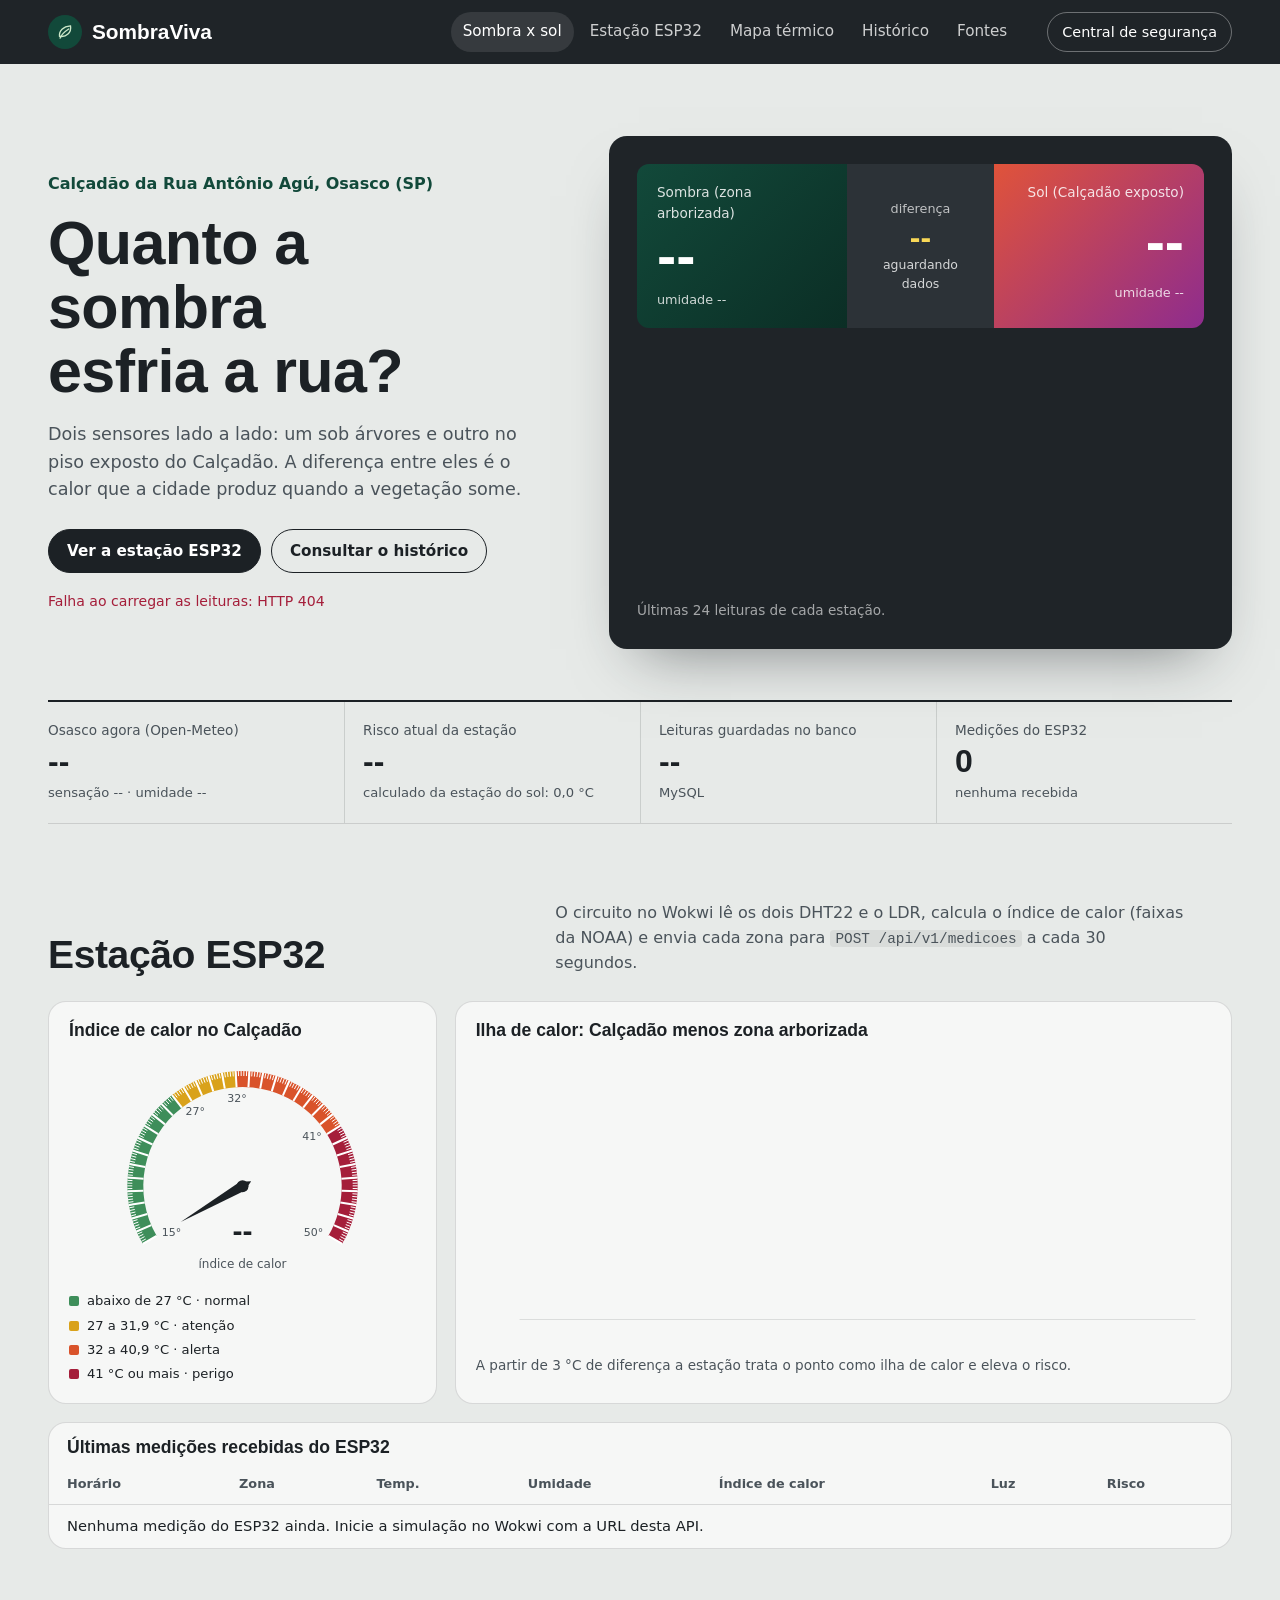
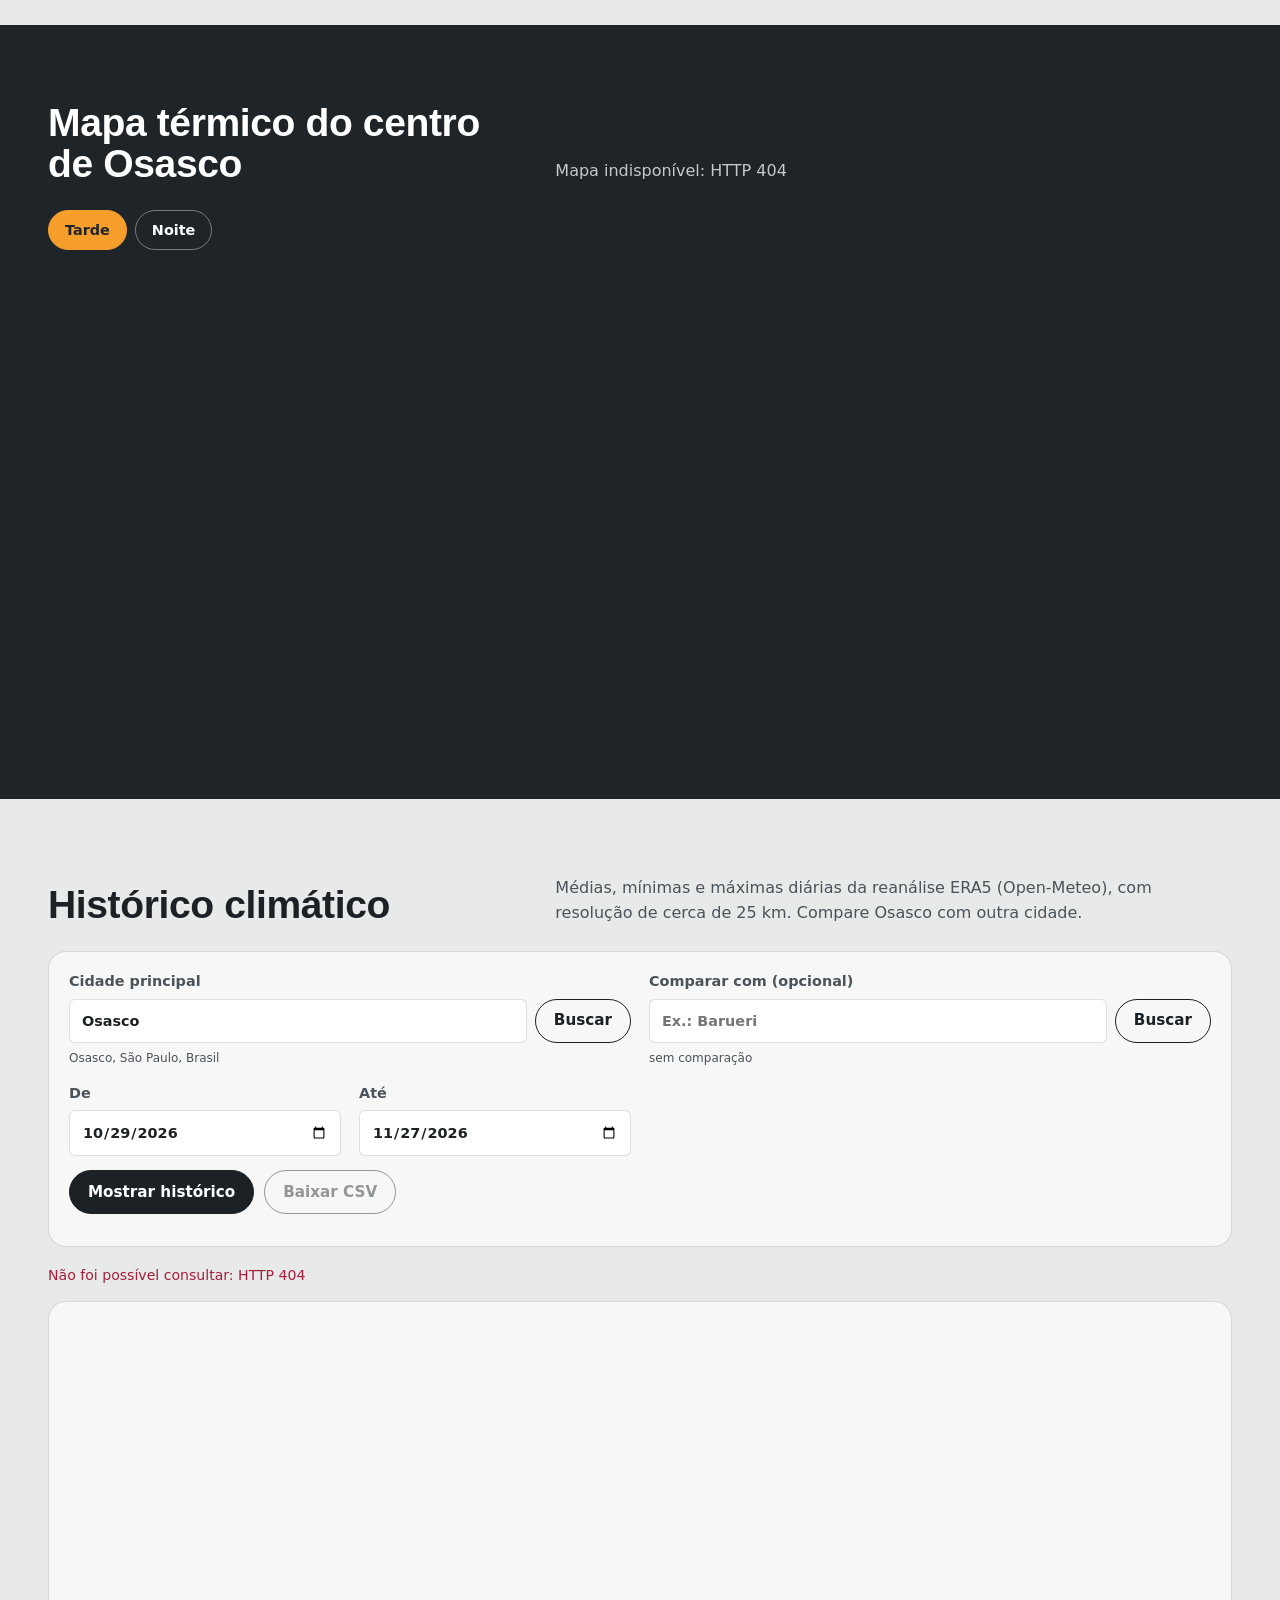
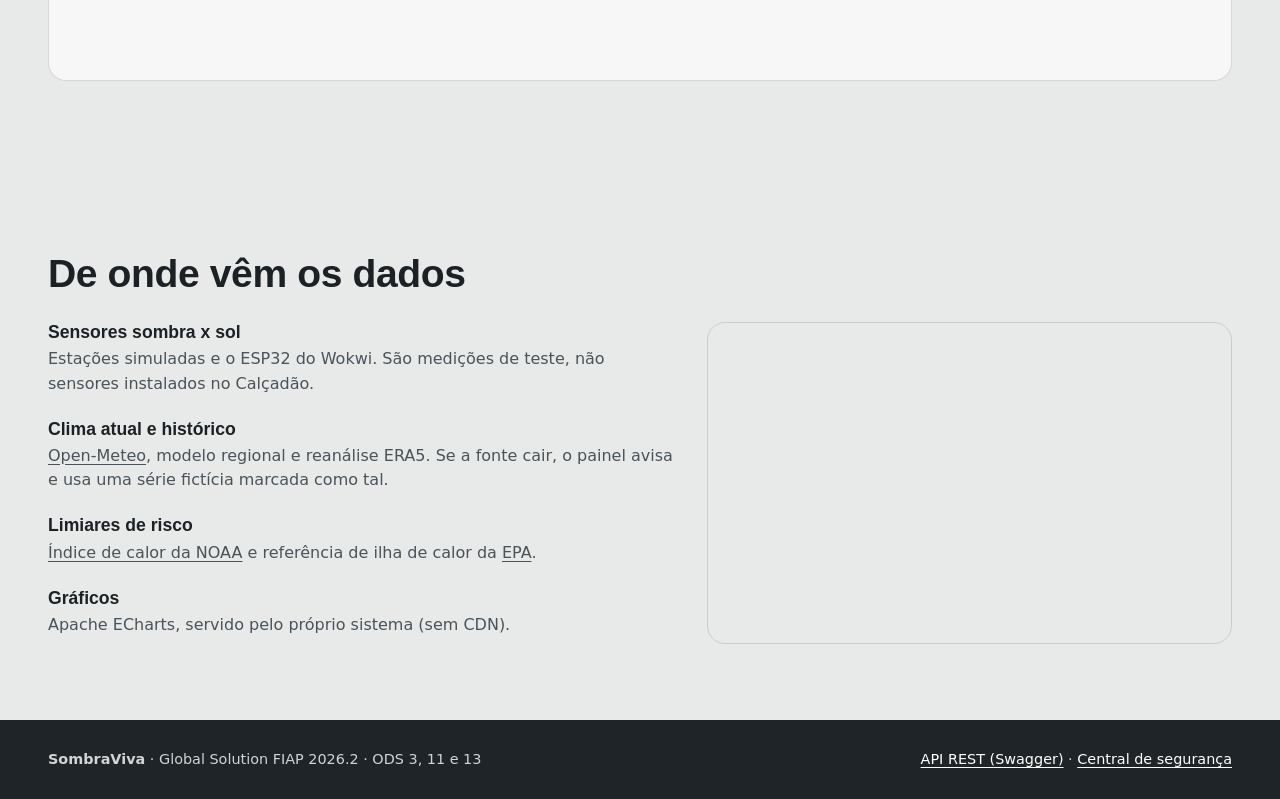
==== commit 5168c23b: "Redesenha painel público e central de segurança com Apache ECharts - Painel enxuto: comparação sombr" ====
--- a/static/index.html
+++ b/static/index.html
@@ -3,308 +3,183 @@
 <head>
   <meta charset="UTF-8" />
   <meta name="viewport" content="width=device-width, initial-scale=1" />
-  <meta name="theme-color" content="#122C21" />
+  <meta name="theme-color" content="#1F2428" />
   <meta name="color-scheme" content="light" />
-  <meta name="description" content="SombraViva: observatório de calor urbano, arborização e qualidade ambiental. Consulte sensores, histórico meteorológico e comparações entre cidades." />
-  <title>SombraViva | Observatório de Calor Urbano</title>
-  <link rel="stylesheet" href="/static/public-bundle.css?v=20261118.1&amp;layout=forest-sage" />
+  <meta name="description" content="SombraViva: painel de calor urbano de Osasco. Compare sombra e sol, acompanhe o ESP32 e consulte o histórico climático ERA5." />
+  <title>SombraViva | Painel de calor urbano de Osasco</title>
+  <link rel="stylesheet" href="/static/public-bundle.css?v=20261118.3" />
 </head>
 <body>
   <a class="skip-link" href="#conteudo">Pular para o conteúdo</a>
-  <header class="sidebar" aria-label="Navegação principal">
-    <a class="brand" href="#inicio" aria-label="SombraViva — início">
-      <span class="brandmark" aria-hidden="true"><svg viewBox="0 0 36 36" fill="none"><path d="M27 8C15 9 8 16 9 25c11 2 20-6 18-17Z" stroke="currentColor" stroke-width="2"/><path d="M10 28c2-7 8-11 14-15" stroke="currentColor" stroke-width="2" stroke-linecap="round"/></svg></span>
-      <span class="brand-name">sombra<span>viva</span><small>CLIMA, TERRITÓRIO & DADOS</small></span>
+  <header class="sv-header">
+    <a class="sv-brand" href="#inicio" aria-label="SombraViva, início">
+      <span class="sv-brand-mark" aria-hidden="true"><svg viewBox="0 0 36 36" fill="none"><path d="M27 8C15 9 8 16 9 25c11 2 20-6 18-17Z" stroke="currentColor" stroke-width="2.2"/><path d="M10 28c2-7 8-11 14-15" stroke="currentColor" stroke-width="2.2" stroke-linecap="round"/></svg></span>
+      <span>SombraViva</span>
     </a>
     <button class="menu-toggle" type="button" id="menu-toggle" aria-controls="site-navigation" aria-expanded="false" aria-label="Abrir menu de navegação"><span></span><span></span><span></span></button>
-    <nav id="site-navigation" aria-label="Explorar o atlas">
-      <a class="navlink selected" href="#inicio"><span class="nav-ico" aria-hidden="true">01</span><span>Início</span></a>
-      <a class="navlink" href="#projeto-referencia"><span class="nav-ico" aria-hidden="true">02</span><span>Projeto</span></a>
-      <a class="navlink" href="#medicoes"><span class="nav-ico" aria-hidden="true">03</span><span>Sensores</span></a>
-      <a class="navlink" href="#historico"><span class="nav-ico" aria-hidden="true">04</span><span>Clima</span></a>
-      <a class="navlink" href="#impacto"><span class="nav-ico" aria-hidden="true">05</span><span>Território</span></a>
-      <a class="navlink" href="#fontes"><span class="nav-ico" aria-hidden="true">06</span><span>Fontes</span></a>
+    <nav id="site-navigation" class="sv-nav" aria-label="Seções do painel">
+      <a href="#inicio">Sombra x sol</a>
+      <a href="#esp32">Estação ESP32</a>
+      <a href="#mapa-calor">Mapa térmico</a>
+      <a href="#historico">Histórico</a>
+      <a href="#fontes">Fontes</a>
     </nav>
-    <a class="header-api" href="/admin">Área administrativa <span aria-hidden="true">↗</span></a>
+    <a class="sv-header-link" href="/admin">Central de segurança</a>
   </header>
-  <div class="layout">
-    <div class="topbar" aria-label="Identificação do atlas"><span class="topbar-breadcrumb">CADERNO URBANO <span class="breadcrumb-chevron">/</span> OSASCO · SÃO PAULO</span><span class="topbar-actions"><span class="online-mark"><span aria-hidden="true"></span> PROTÓTIPO EM TESTE</span><span class="tag">OSASCO · CONTEXTO LOCAL</span></span></div>
-    <main id="conteudo">
-<section id="inicio" class="sv-editorial-hero arch-home" aria-labelledby="hero-title">
-  <div class="arch-intro-grid">
-    <div class="arch-intro-index"><span>OBSERVATÓRIO URBANO / 2026</span><span class="arch-index-stroke" aria-hidden="true"></span></div>
-    <div class="sv-hero-content arch-hero-copy">
-      <span class="sv-location">SOMBRA, VEGETAÇÃO & CONFORTO TÉRMICO</span>
-      <h1 id="hero-title">a cidade <span>precisa de</span> <em>sombra.</em></h1>
-      <div class="arch-intro-bottom">
-        <p>Investigar o calor urbano é observar o que acontece entre as árvores, o concreto e as pessoas. Uma leitura do território a partir de Osasco.</p>
-        <div class="arch-intro-links"><a class="sv-action-primary" href="#historico">Explorar os dados <span aria-hidden="true">↗</span></a><a class="arch-secondary-link" href="#projeto-referencia">Conhecer o estudo <span aria-hidden="true">↘</span></a></div>
+
+  <main id="conteudo">
+    <section id="inicio" class="sv-hero" aria-labelledby="hero-title">
+      <div class="sv-hero-copy">
+        <p class="sv-place">Calçadão da Rua Antônio Agú, Osasco (SP)</p>
+        <h1 id="hero-title">Quanto a sombra esfria a rua?</h1>
+        <p class="sv-lede">Dois sensores lado a lado: um sob árvores e outro no piso exposto do Calçadão. A diferença entre eles é o calor que a cidade produz quando a vegetação some.</p>
+        <div class="sv-hero-actions">
+          <a class="sv-button" href="#esp32">Ver a estação ESP32</a>
+          <a class="sv-button sv-button-quiet" href="#historico">Consultar o histórico</a>
+        </div>
+        <p id="data-notice" class="sv-notice" role="status">Carregando leituras…</p>
       </div>
-      <span class="sv-hero-method">Observação territorial, reanálise meteorológica e cenários IoT não são a mesma fonte.</span>
-    </div>
-    <div class="arch-intro-aside" aria-label="Escopo da pesquisa"><span>01 — OSASCO, SÃO PAULO</span><p>O Calçadão da Rua Antônio Agú como ponto de partida para discutir sombra na cidade.</p><span>ESTUDO 01 / 03 &nbsp;·&nbsp; URBANISMO / DADOS / TECNOLOGIA</span></div>
-  </div>
-  <div class="sv-editorial-cover arch-photographic-cover">
-    <figure class="sv-editorial-photo sv-hero-unified">
-      <img class="hero-documentary-photo documentary-media" src="https://www.visaooeste.com.br/wp-content/uploads/2022/03/calcadao-osasco-1.jpg" data-fallback="" data-credit-id="hero-asset-credit" alt="Fotografia de 2022 do Calçadão de Osasco com a estrutura branca de cobertura, circulação e comércio da Rua Antônio Agú" width="1200" height="800" referrerpolicy="no-referrer" decoding="async" fetchpriority="high" />
-      <div class="arch-image-label"><span>01 / O TERRITÓRIO</span><strong>Rua Antônio Agú, Osasco</strong><small>Fotografia documental — não é renderização.</small></div>
-      <figcaption class="sv-photo-credit">CALÇADÃO DE OSASCO · IMAGEM: VISÃO OESTE (2022) · <a href="https://visaooeste.com.br/osasco-recebe-programa-cidadania-itinerante/" target="_blank" rel="noopener noreferrer">Consultar publicação original ↗</a></figcaption>
-      <p class="image-fallback-note sv-media-fallback" id="hero-asset-credit" hidden role="status">Fotografia documental temporariamente indisponível. Consulte a fonte original no crédito.</p>
-    </figure>
-    <div class="sv-editorial-dateline"><span>Fotografias documentais e perspectivas arquitetônicas identificadas separadamente</span><span>Pesquisa acadêmica FIAP · SOA + IoT + Cybersecurity</span></div>
-  </div>
-</section>
 
-      <section class="reading-route" aria-label="Escolha como explorar o SombraViva">
-        <div class="reading-route-heading"><span class="route-kicker">COMO EXPLORAR</span><p>Três maneiras de investigar o calor urbano.</p></div>
-        <a href="#historico" class="route-item"><span class="route-number">01</span><span><strong>Consultar o clima</strong><small>Datas, cidades e temperaturas regionais</small></span><span aria-hidden="true">↗</span></a>
-        <a href="#medicoes" class="route-item"><span class="route-number">02</span><span><strong>Ver os sensores</strong><small>Leituras de teste e estações IoT</small></span><span aria-hidden="true">↗</span></a>
-        <a href="#mapa" class="route-item"><span class="route-number">03</span><span><strong>Explorar o território</strong><small>Calçadão, parque e referências geográficas</small></span><span aria-hidden="true">↗</span></a>
-      </section>
-<section id="projeto-referencia" class="arch-case-study" aria-labelledby="arch-case-title">
-  <div class="arch-case-head arch-section-head">
-    <div><span class="arch-eyebrow">02 / PROJETO DE REFERÊNCIA</span><p class="arch-head-index">CONCURSO NACIONAL · 2019</p></div>
-    <div><h2 id="arch-case-title">O desenho de uma<br><em>cidade mais habitável.</em></h2><p>Em 2019, a proposta de <strong>Letícia Juliana Pazian e Marina Vasarini Lopes</strong> venceu o concurso de revitalização do Calçadão de Osasco. Seu projeto combina cobertura, vegetação, mobilidade, mobiliário urbano e drenagem. É uma referência de urbanismo para o SombraViva — não um levantamento térmico.</p></div>
-  </div>
-  <div class="arch-case-feature">
-    <figure class="arch-image-frame arch-competition-figure">
-      <img class="documentary-media" src="https://www.aeaosasco.org.br/wp-content/uploads/2019/10/IMAGEM-03-1024x556.jpg" data-fallback="" data-credit-id="competition-asset-credit" alt="Perspectiva arquitetônica de 2019 do projeto vencedor do Calçadão de Osasco, com praças arborizadas, assentos, pessoas e uma cobertura metálica branca" loading="lazy" decoding="async" width="1024" height="556" referrerpolicy="no-referrer" />
-      <p class="image-fallback-note" id="competition-asset-credit" hidden role="status">Perspectiva do concurso indisponível. Acesse a prancha completa no link abaixo.</p>
-      <figcaption><span>02.01 — PROPOSTA ORIGINAL / IMAGEM DE PROJETO, NÃO FOTO DA OBRA</span><span>Autoria: Letícia Juliana Pazian e Marina Vasarini Lopes · Reprodução da AEAO</span></figcaption>
-    </figure>
-    <aside class="arch-competition-side"><span class="arch-big-index">01<small>/ 04</small></span><div><span>PRINCÍPIOS DO PROJETO</span><h3>O espaço público como infraestrutura de conforto.</h3><p>As perspectivas vencedoras exploram a relação entre superfícies permeáveis, sombreamento, convivência e circulação. O SombraViva pergunta como avaliar essas escolhas com dados.</p><a href="https://www.aeaosasco.org.br/wp-content/uploads/2019/12/concurso_revitalizacao_osasco.pdf" target="_blank" rel="noopener noreferrer">Examinar as pranchas originais ↗</a></div></aside>
-  </div>
-  <div class="arch-project-pillars" aria-label="Elementos descritos na proposta vencedora">
-    <article><span>01 / COBERTURA</span><h3>Proteção e luz natural</h3><p>Estruturas translúcidas planejadas para equilibrar proteção solar, chuva e circulação.</p></article>
-    <article><span>02 / PAISAGEM</span><h3>Vegetação e permanência</h3><p>Áreas verdes e espaços de descanso integrados à proposta arquitetônica.</p></article>
-    <article><span>03 / SOLO</span><h3>Drenagem e piso</h3><p>Pavimentação drenante e áreas permeáveis para abordar o escoamento da chuva.</p></article>
-    <article><span>04 / TECNOLOGIA</span><h3>Informação no espaço</h3><p>Totens, conectividade e mobiliário urbano compondo uma visão de cidade inteligente.</p></article>
-  </div>
-  <div class="arch-study-note"><p>Referência documental: projeto nº 18, 1º lugar no concurso promovido pela AEAO e ACEO. Os elementos descritos são <strong>propostas do concurso</strong>, não confirmação de execução integral da obra.</p><a href="https://www.aeaosasco.org.br/concurso-revitalizacao/" target="_blank" rel="noopener noreferrer">Ver registro do concurso ↗</a></div>
-</section>
-
-<section class="arch-reality" aria-labelledby="arch-reality-title">
-  <div class="arch-reality-head"><span class="arch-eyebrow">03 / ARQUIVO VISUAL</span><h2 id="arch-reality-title">O lugar antes.<br><em>E depois da intervenção.</em></h2><p>As imagens são registros documentais de momentos diferentes. Não constituem um experimento térmico controlado.</p></div>
-  <div class="arch-reality-grid">
-    <figure class="arch-image-frame arch-reality-before">
-      <img class="documentary-media" src="https://www.oanhanguera.com.br/arquivos_personalizados/gera_foto/noticias_conteudo_destacado/arquivos_personalizados/uploads/noticias/fotos/caladao_de_Osasco_5da3247be10c4.jpg" data-fallback="" data-credit-id="before-asset-credit" alt="Fotografia histórica do Calçadão de Osasco antes da reforma com coqueiros, lojas e pessoas caminhando" width="950" height="950" loading="lazy" decoding="async" referrerpolicy="no-referrer" />
-      <p class="image-fallback-note" id="before-asset-credit" hidden role="status">Imagem de arquivo indisponível. Consulte a publicação original.</p>
-      <figcaption><span>ANTES / ARQUIVO DO CALÇADÃO COM COQUEIROS</span><a href="https://www.oanhanguera.com.br/noticias/479-calcadao-de-osasco-sera-revitalizado-coberto-e-funcionara-24h" target="_blank" rel="noopener noreferrer">Foto: O Anhanguera · consultar origem ↗</a></figcaption>
-    </figure>
-    <figure class="arch-image-frame arch-reality-after">
-      <img class="documentary-media" src="https://agenciamural.org.br/wp-content/uploads/2021/12/IMG-20211206-WA0045-1024x755.jpg" data-fallback="" data-credit-id="after-asset-credit" alt="Fotografia de 2021 do Calçadão de Osasco durante a revitalização com estruturas de cobertura e lojas no entorno" width="1024" height="755" loading="lazy" decoding="async" referrerpolicy="no-referrer" />
-      <p class="image-fallback-note" id="after-asset-credit" hidden role="status">Fotografia jornalística indisponível. Consulte a reportagem na fonte.</p>
-      <figcaption><span>DURANTE A INTERVENÇÃO / REGISTRO DE 2021</span><a href="https://agenciamural.org.br/calcadao-de-osasco-perde-coqueiros-e-divide-opiniao-de-moradores/" target="_blank" rel="noopener noreferrer">Foto: Agência Mural · ver reportagem ↗</a></figcaption>
-    </figure>
-  </div>
-</section>
-
-      <section class="sv-editorial-statement" aria-label="O papel da vegetação nas cidades">
-        <h2>menos<br>verde.<br><em>mais calor?</em></h2>
-        <div class="sv-statement-notes">
-          <p>Em ruas densamente urbanizadas, sombra é mais que conforto. Árvores participam da regulação térmica, da evapotranspiração e da biodiversidade.</p>
-          <p>O SombraViva parte de Osasco para relacionar documentação territorial, estimativas meteorológicas regionais e cenários de sensores IoT.</p>
-          <p class="sv-method-note"><strong>Compromisso científico:</strong> ainda não existem medições locais de antes e depois no Calçadão da Rua Antônio Agú nesta plataforma. Os resultados de demonstração são sempre identificados.</p>
-        </div>
-      </section>
-
-      <section class="provenance-line" aria-label="Origem e limitação das informações">
-        <div><span class="provenance-dot observed" aria-hidden="true"></span><strong>Clima regional</strong><span>Open-Meteo / ERA5 quando disponível</span></div>
-        <div><span class="provenance-dot simulated" aria-hidden="true"></span><strong>IoT</strong><span>Cenários sintéticos, não medição local</span></div>
-        <div><span class="provenance-dot model" aria-hidden="true"></span><strong>Mapa térmico</strong><span>Simulação didática, sem dados de rua</span></div>
-      </section>
-
-      <p class="origin-clarity" id="iot-origin" role="note"><span class="source-type source-simulation">SIMULAÇÃO · IoT</span> <span id="iot-origin-note">Estações A e B são cenários de teste, não sensores georreferenciados no Calçadão ou no parque. O estado de cada estação e a hora da última leitura aparecem abaixo.</span></p>
-      <div id="demo-mode-banner" class="demo-mode-banner hidden" role="status" aria-live="polite"><strong>SIMULAÇÃO ATIVA · VALORES FICTÍCIOS</strong><span>O MySQL não retornou leituras disponíveis. Mostramos uma série sintética da API de demonstração para você visualizar o protótipo. Esses valores não foram medidos nem persistidos.</span><button id="demo-retry-live" type="button">Tentar dados do MySQL novamente</button></div>
-      <div class="observations-head"><div><span>01 / LABORATÓRIO URBANO</span><h2>Leituras em contexto.</h2><p>Dois cenários para testar o monitoramento; as medições reais só começarão quando houver sensores em campo.</p></div><a href="#medicoes">Examinar as séries <span aria-hidden="true">↘</span></a></div>
-      <section class="metric-grid field-notes" aria-label="Indicadores dos cenários IoT">
-        <article class="metric"><div class="metric-top"><span>ÁREA EXPOSTA</span><span class="metric-icon hot" aria-hidden="true">↗</span></div><strong id="temp-a">--°</strong><small>Estação A · leitura simulada</small><span class="metric-bottom">DADOS DE TESTE</span></article>
-        <article class="metric"><div class="metric-top"><span>ÁREA ARBORIZADA</span><span class="metric-icon cool" aria-hidden="true">✳</span></div><strong id="temp-b">--°</strong><small>Estação B · leitura simulada</small><span class="metric-bottom">DADOS DE TESTE</span></article>
-        <article class="metric"><div class="metric-top"><span>DIFERENÇA TÉRMICA</span><span class="metric-icon muted-ico" aria-hidden="true">≋</span></div><strong id="temp-diff">--°</strong><small>Comparação pontual ilustrativa</small><span class="metric-bottom">SEM INFERÊNCIA CAUSAL</span></article>
-        <article class="metric"><div class="metric-top"><span>LEITURAS NO SISTEMA</span><span class="metric-icon muted-ico" aria-hidden="true">▦</span></div><strong id="readings-count">--</strong><small>Registros persistidos no MySQL</small><span class="metric-bottom">BANCO DE DADOS</span></article>
-      </section>
-
-      <section id="medicoes" class="two-col" aria-label="Medições e clima atual">
-        <article class="panel chart-panel">
-          <div class="panel-heading"><div><p class="eyebrow">SENSORES / IOT</p><h2>O que os sensores registram</h2><p class="panel-subtitle">Histórico das últimas medições recebidas pela API.</p></div><span class="chip"><span class="chip-dot"></span> Últimas 24 leituras</span></div>
-          <div class="legend"><span><b class="dot coral"></b> Área exposta</span><span><b class="dot mint"></b> Área arborizada</span></div>
-          <div class="canvas-wrap sensor-canvas"><canvas id="temperature-chart" aria-label="Gráfico comparativo de temperatura entre as estações" role="img"></canvas><div id="sensor-empty" class="empty-instrument" role="status"><strong>Aguardando leituras dos sensores</strong><span>Execute o simulador IoT ou conecte o ESP32 para preencher este instrumento.</span><details class="technical-help"><summary>Testar sem hardware</summary><code>docker compose exec api python scripts/simulate_iot.py --station centro-demo --once</code></details></div></div>
-          <p class="caption">Os sensores iniciais utilizam dados simulados para validar a integração IoT, API e MySQL. Esses valores não representam medições reais em Osasco.</p>
-        </article>
-        <article class="panel weather-panel">
-          <div class="panel-heading"><div><p class="eyebrow">FONTE METEOROLÓGICA EXTERNA</p><h2>Temperatura regional</h2></div><span id="weather-origin-chip" class="source-type source-unavailable" role="status" aria-live="polite">CONSULTANDO FONTE</span></div>
-          <div class="weather-hero"><div class="weather-icon" aria-hidden="true">☼</div><div id="weather-value" class="weather-temp">--°C</div></div>
-          <p id="weather-status" class="weather-status" role="status" aria-live="polite">Consultando modelo meteorológico...</p>
-          <button id="weather-retry" class="outline-btn hidden" type="button">Tentar novamente ↻</button>
-          <div class="weather-row"><div><span>SENSAÇÃO TÉRMICA</span><strong id="feels-like">--°C</strong></div><div><span>UMIDADE RELATIVA</span><strong id="outside-humidity">--%</strong></div></div>
-          <div class="notice"><span aria-hidden="true">ⓘ</span> Estimativa regional, não leitura de calçada. Para avaliar microclimas são necessárias medições locais.</div>
-          <a class="source-link" href="https://open-meteo.com/" target="_blank" rel="noopener">Conhecer a fonte meteorológica <span aria-hidden="true">↗</span></a>
-        </article>
-      </section>
-
-      <section class="panel stations-panel">
-        <div class="panel-heading"><div><p class="eyebrow">REDE DE OBSERVAÇÃO</p><h2>Pontos de escuta</h2><p class="panel-subtitle">Sensores conectados ou simulados registrados na plataforma.</p></div><button id="refresh" class="outline-btn" type="button">↻ Atualizar dados</button></div>
-        <div id="stations" class="station-grid" aria-live="polite" aria-busy="true"><p class="muted">Carregando estações...</p></div>
-      </section>
-
-      <div class="section-ribbon history-ribbon"><span>02 / EXPLORAÇÃO</span><strong>Consulte séries históricas reais</strong><span>Pesquise, compare, compreenda</span></div>
-      <section id="historico" class="panel history-panel" aria-labelledby="history-title">
-        <div class="panel-heading history-heading"><div><p class="eyebrow">BASE CLIMÁTICA / OPEN-METEO ERA5</p><h2 id="history-title">Investigue o histórico climático.</h2><p class="panel-subtitle">Resultados de Osasco primeiro. Altere a cidade ou compare períodos nos filtros.</p></div><span id="history-source-chip" class="chip real-data" role="status" aria-live="polite">VERIFICANDO ORIGEM</span></div>
-<p class="data-interpretation-note" role="note"><strong>O que estes dados podem mostrar:</strong> como a temperatura de uma região variou ao longo do período. <strong>O que não mostram:</strong> a temperatura do Calçadão ou o efeito causado pela retirada de árvores. ERA5 é uma <abbr title="Reanálise meteorológica: estimativa histórica baseada em observações e modelos">estimativa histórica regional</abbr>, com resolução aproximada de 25 km.</p>
-<div id="history-demo-banner" class="demo-history-warning hidden" role="alert"><strong>SÉRIE HISTÓRICA FICTÍCIA / DEMONSTRAÇÃO</strong><p>A Open-Meteo não respondeu: a interface está exibindo dados matematicamente gerados para testar os gráficos. Não representam temperaturas reais de nenhuma cidade, não são ERA5 e não devem ser usados em análises.</p></div>
-        <div class="history-query-head">
-          <p><strong id="history-current-city">Osasco · últimos 30 dias</strong><span id="history-current-period">Consulta inicial automática. Estimativas regionais, nunca a temperatura de uma rua.</span></p>
-          <span class="source-type source-unavailable" id="history-provenance-label">ORIGEM A CONFIRMAR</span>
-        </div>
-        <details id="history-filters" class="history-filters">
-          <summary>Alterar cidade, período ou comparar <span aria-hidden="true">＋</span></summary>
-        <div class="history-controls">
-          <div class="history-location">
-            <div class="location-title"><span class="location-index">01</span><label for="history-city-search">Cidade principal</label></div>
-            <div class="history-search"><input id="history-city-search" type="search" value="Osasco" placeholder="Ex.: Osasco" maxlength="80"/><button id="history-city-search-button" type="button" class="outline-btn">Buscar ↗</button></div>
-            <select id="history-city-results" class="hidden" aria-label="Resultados da cidade principal"></select>
-            <p id="history-city-selected" class="selected-city">Selecionada: Osasco, São Paulo, Brasil</p>
+      <div class="sv-thermal" aria-labelledby="thermal-title">
+        <h2 id="thermal-title" class="sv-visually-hidden">Comparação entre a zona arborizada e a zona exposta</h2>
+        <div class="sv-thermal-pair">
+          <div class="sv-reading sv-reading-shade">
+            <span class="sv-reading-label">Sombra (zona arborizada)</span>
+            <strong id="temp-shade">--</strong>
+            <small id="hum-shade">umidade --</small>
           </div>
-          <details class="history-location comparison-disclosure" id="comparison-disclosure">
-            <summary>Comparar com outra cidade <span>Opcional · expandir</span></summary>
-            <div class="location-title"><span class="location-index compare-index">02</span><label for="compare-city-search">Cidade de comparação</label></div>
-            <div class="history-search"><input id="compare-city-search" type="search" placeholder="Ex.: Barueri, São Paulo" maxlength="80"/><button id="compare-city-search-button" type="button" class="outline-btn">Buscar ↗</button></div>
-            <select id="compare-city-results" class="hidden" aria-label="Resultados da cidade de comparação"></select>
-            <div class="history-inline"><p id="compare-city-selected" class="selected-city">Nenhuma comparação selecionada</p><button id="remove-compare" type="button" class="small-text-button hidden">Remover</button></div>
-          </details>
-        </div>
-        <div class="date-control-panel">
-          <form id="history-form" class="history-dates">
-            <label for="history-start">De <input id="history-start" type="date" min="1940-01-01" required /></label>
-            <label for="history-end">Até <input id="history-end" type="date" min="1940-01-01" required /></label>
-            <button class="primary-btn" type="submit">Visualizar histórico <span aria-hidden="true">↗</span></button>
-          </form>
-          <div class="history-presets" aria-label="Períodos rápidos"><span>ATALHOS</span><button type="button" class="outline-btn" data-history-period="30">30 dias</button><button type="button" class="outline-btn" data-history-period="90">90 dias</button><button type="button" class="outline-btn" data-history-period="last-year">Ano anterior</button></div>
-        </div>
-        </details>
-        <p id="history-status" class="history-status" role="status" aria-live="polite">Carregando histórico climático de Osasco...</p>
-        <button id="history-retry" type="button" class="outline-btn hidden">Tentar novamente ↻</button>
-        <div id="history-results" class="hidden" aria-busy="true">
-          <div id="history-insight" class="history-insight" role="status" aria-live="polite"></div>
-          <section id="history-comparison" class="history-comparison hidden" aria-label="Comparativo entre duas cidades">
-            <div class="history-visual-header"><div><h3 id="comparison-chart-title">Duas cidades, uma escala</h3><p>Temperatura média diária em °C, com as duas cidades no mesmo eixo.</p></div><span class="chart-header-note">COMPARATIVO</span></div>
-            <div class="history-chart-wrap"><canvas id="history-chart" role="img" aria-label="Comparação das temperaturas médias diárias das cidades selecionadas"></canvas></div>
-            <div id="history-legend" class="history-legend"></div>
-          </section>
-          <div class="history-visual-header city-detail-title"><div><h3>Temperaturas por dia</h3><p>Cada gráfico mostra temperaturas mínima, média e máxima por dia. Os eixos usam a mesma escala para facilitar a comparação.</p></div><span class="chart-header-note">POR CIDADE</span></div>
-          <div id="history-city-charts" class="history-city-charts" aria-label="Gráficos individuais das cidades"></div>
-          <div id="history-observations" class="history-observations" aria-label="Eventos e destaques do período consultado"></div>
-          <details class="history-summary-details"><summary>Ver médias resumidas por cidade</summary><div id="history-kpis" class="history-kpis"></div></details>
-          <p id="history-chart-text-summary" class="chart-a11y-description" role="note">O gráfico tem uma tabela com os mesmos valores, disponível em “Ver tabela de dados diários”.</p>
-          <div class="history-table-toolbar"><div><h3>Dados do período</h3><p>Todos os valores da série histórica consultada.</p></div><button type="button" id="history-download" class="outline-btn">↓ Exportar CSV</button></div>
-          <details class="history-table-details"><summary>Ver tabela de dados diários <span>Expandir / recolher ↗</span></summary><div class="history-table-scroll"><table class="history-table"><thead id="history-table-head"></thead><tbody id="history-table-body"></tbody></table></div></details>
-        </div>
-        <p class="history-source-freshness" id="history-source-freshness" role="status" aria-live="polite">Fonte ainda não consultada.</p>
-        <p id="history-source-note" class="caption history-source">Fonte: <a href="https://open-meteo.com/en/docs/historical-weather-api" target="_blank" rel="noopener">Open-Meteo / reanálise ERA5</a> (resolução aproximada de 25 km). Os dados são estimativas regionais, não medições pontuais no Calçadão. Leituras IoT permanecem separadas no MySQL. Há atraso de publicação dos dados mais recentes.</p>
-        <p id="history-demo-source-note" class="demo-history-warning hidden"><strong>ATENÇÃO: séries FICTÍCIAS.</strong> Os gráficos e os dados CSV foram gerados por uma função matemática para prévia da interface; não são reanálise ERA5, histórico observado nem temperatura de rua.</p>
-      </section>
-
-      <section id="impacto" class="impact-section" aria-labelledby="impact-title">
-        <div class="impact-intro">
-          <p class="eyebrow">OSASCO / CADERNO DE CAMPO</p>
-          <h2 id="impact-title">uma rua.<br>muitas<br><em>camadas.</em></h2>
-          <p>No Calçadão da Rua Antônio Agú, a retirada dos coqueiros durante a revitalização motivou debate público sobre a transformação da paisagem. A cobertura instalada oferece sombra artificial, mas não substitui todos os serviços ambientais de uma árvore.</p>
-          <p>A arborização influencia temperatura, evapotranspiração, biodiversidade e qualidade do espaço. O SombraViva conecta esse debate a dados e observação local — sem confundir modelos regionais com medições do Calçadão.</p>
-          <div class="territory-actions"><a class="territory-investigate" href="#mapa">Explorar o mapa e os dados integrados ↘</a><a href="https://agenciamural.org.br/calcadao-de-osasco-perde-coqueiros-e-divide-opiniao-de-moradores/" target="_blank" rel="noopener">Ler reportagem de 2021 ↗</a><a href="https://osasco.sp.gov.br/obras-de-cobertura-do-calcadao-seguem-em-ritmo-acelerado/" target="_blank" rel="noopener">Ler sobre a obra no site da Prefeitura (2021) ↗</a><a href="https://www.aeaosasco.org.br/concurso-revitalizacao/" target="_blank" rel="noopener">Consultar projetos do concurso de arquitetura ↗</a></div>
-        </div>
-        <div class="territory-visual">
-<figure class="territory-photo arch-green-photo">
-  <img class="documentary-media" data-fallback="" data-credit-id="park-asset-credit" referrerpolicy="no-referrer" src="https://upload.wikimedia.org/wikipedia/commons/thumb/b/ba/Parque_Ecol%C3%B3gico_Jardim_Piratininga_-_panoramio.jpg/1024px-Parque_Ecol%C3%B3gico_Jardim_Piratininga_-_panoramio.jpg" alt="Fotografia documental do Parque Ecológico Jardim Piratininga, Osasco, registrada em 2010" loading="lazy" decoding="async" width="1024" height="680" />
-  <p class="image-fallback-note image-fallback-note-park" id="park-asset-credit" hidden role="status">Fotografia documental indisponível. Consulte o registro original do Parque Jardim Piratininga.</p>
-  <figcaption><strong>O outro lado da cidade / área verde</strong><span>Fotografia documental, 2010 · BêS · CC BY-SA 3.0</span><a target="_blank" rel="noopener noreferrer" href="https://commons.wikimedia.org/wiki/File:Parque_Ecol%C3%B3gico_Jardim_Piratininga_-_panoramio.jpg">Consultar imagem e licença ↗</a></figcaption>
-</figure>
-          <div class="territory-notes" aria-label="Evidências e limites do estudo">
-            <div class="evidence-entry"><span>01 / O QUE JÁ ESTÁ DOCUMENTADO</span><strong>Intervenção no Calçadão, 2021</strong><p>A retirada dos coqueiros e a nova cobertura foram registradas em reportagens e documentos sobre a obra.</p><a href="https://agenciamural.org.br/calcadao-de-osasco-perde-coqueiros-e-divide-opiniao-de-moradores/" target="_blank" rel="noopener">Consultar registro jornalístico ↗</a></div>
-            <div class="evidence-entry"><span>02 / O QUE AINDA PRECISA SER MEDIDO</span><strong>Diferença térmica entre superfícies</strong><p>Esta plataforma não possui uma série antes/depois do Calçadão. A comparação local exigirá sensores calibrados, horários equivalentes e registro das condições.</p><a href="#medicoes">Ver laboratório de sensores ↗</a></div>
+          <div class="sv-delta" aria-live="polite">
+            <span>diferença</span>
+            <strong id="temp-delta">--</strong>
+            <small id="delta-verdict">aguardando dados</small>
+          </div>
+          <div class="sv-reading sv-reading-sun">
+            <span class="sv-reading-label">Sol (Calçadão exposto)</span>
+            <strong id="temp-sun">--</strong>
+            <small id="hum-sun">umidade --</small>
           </div>
         </div>
-      </section>
+        <div id="chart-compare" class="sv-chart sv-chart-compare" role="img" aria-label="Gráfico das últimas leituras de temperatura da zona arborizada e da zona exposta"></div>
+        <p class="sv-chart-foot" id="compare-foot">Últimas 24 leituras de cada estação.</p>
+      </div>
+    </section>
 
-      <section id="mapa" class="territory-atlas" aria-labelledby="territory-map-title">
-        <div class="atlas-map-intro">
-          <span class="map-index">ATLAS DE CAMPO · OSASCO</span>
-          <h2 id="territory-map-title">Encontre os lugares<br><em>no mapa.</em></h2>
-          <p>Selecione o Calçadão ou o parque para localizar os espaços. As leituras IoT exibidas são cenários hipotéticos, não medições nesses locais.</p>
+    <section class="sv-now" aria-label="Situação agora">
+      <div class="sv-stat">
+        <span>Osasco agora (Open-Meteo)</span>
+        <strong id="weather-temp">--</strong>
+        <small id="weather-meta">sensação -- · umidade --</small>
+      </div>
+      <div class="sv-stat">
+        <span>Risco atual da estação</span>
+        <strong id="risk-now">--</strong>
+        <small id="risk-now-meta">sem leitura do ESP32 ainda</small>
+      </div>
+      <div class="sv-stat">
+        <span>Leituras guardadas no banco</span>
+        <strong id="readings-total">--</strong>
+        <small id="readings-meta">MySQL</small>
+      </div>
+      <div class="sv-stat">
+        <span>Medições do ESP32</span>
+        <strong id="esp-total">--</strong>
+        <small id="esp-last">nenhuma recebida</small>
+      </div>
+    </section>
+
+    <section id="esp32" class="sv-section" aria-labelledby="esp-title">
+      <header class="sv-section-head">
+        <h2 id="esp-title">Estação ESP32</h2>
+        <p>O circuito no Wokwi lê os dois DHT22 e o LDR, calcula o índice de calor (faixas da NOAA) e envia cada zona para <code>POST /api/v1/medicoes</code> a cada 30 segundos.</p>
+      </header>
+      <div class="sv-esp-grid">
+        <figure class="sv-panel">
+          <figcaption>Índice de calor no Calçadão</figcaption>
+          <div id="chart-gauge" class="sv-chart sv-chart-gauge" role="img" aria-label="Medidor do índice de calor da zona exposta com as faixas de risco da NOAA"></div>
+          <ul class="sv-scale" aria-label="Faixas de risco">
+            <li class="r-normal">abaixo de 27 °C · normal</li>
+            <li class="r-atencao">27 a 31,9 °C · atenção</li>
+            <li class="r-alerta">32 a 40,9 °C · alerta</li>
+            <li class="r-perigo">41 °C ou mais · perigo</li>
+          </ul>
+        </figure>
+        <figure class="sv-panel sv-panel-wide">
+          <figcaption>Ilha de calor: Calçadão menos zona arborizada</figcaption>
+          <div id="chart-island" class="sv-chart" role="img" aria-label="Barras com a diferença de temperatura entre as duas zonas em cada leitura"></div>
+          <p class="sv-chart-foot">A partir de 3 °C de diferença a estação trata o ponto como ilha de calor e eleva o risco.</p>
+        </figure>
+      </div>
+      <div class="sv-table-wrap">
+        <table class="sv-table" aria-describedby="esp-table-caption">
+          <caption id="esp-table-caption">Últimas medições recebidas do ESP32</caption>
+          <thead><tr><th scope="col">Horário</th><th scope="col">Zona</th><th scope="col">Temp.</th><th scope="col">Umidade</th><th scope="col">Índice de calor</th><th scope="col">Luz</th><th scope="col">Risco</th></tr></thead>
+          <tbody id="esp-rows"><tr><td colspan="7">Nenhuma medição do ESP32 ainda. Inicie a simulação no Wokwi com a URL desta API.</td></tr></tbody>
+        </table>
+      </div>
+    </section>
+
+    <section id="mapa-calor" class="sv-section sv-section-dark" aria-labelledby="map-title">
+      <header class="sv-section-head">
+        <h2 id="map-title">Mapa térmico do centro de Osasco</h2>
+        <p id="heatmap-notice">Grade hipotética calculada por uma função matemática, sem sensores reais. Serve para mostrar como um mapa de calor seria lido, não para avaliar a cidade.</p>
+      </header>
+      <div class="sv-map-controls" role="group" aria-label="Período do mapa">
+        <button type="button" class="sv-chip" data-period="tarde" aria-pressed="true">Tarde</button>
+        <button type="button" class="sv-chip" data-period="noite" aria-pressed="false">Noite</button>
+      </div>
+      <div id="chart-heatmap" class="sv-chart sv-chart-heatmap" role="img" aria-label="Mapa de calor hipotético em grade sobre o centro de Osasco"></div>
+    </section>
+
+    <section id="historico" class="sv-section" aria-labelledby="history-title">
+      <header class="sv-section-head">
+        <h2 id="history-title">Histórico climático</h2>
+        <p>Médias, mínimas e máximas diárias da reanálise ERA5 (Open-Meteo), com resolução de cerca de 25 km. Compare Osasco com outra cidade.</p>
+      </header>
+      <form id="history-form" class="sv-form" novalidate>
+        <label>Cidade principal
+          <span class="sv-search"><input id="city-main" type="search" value="Osasco" autocomplete="off" required /><button type="button" class="sv-button sv-button-quiet" data-search="main">Buscar</button></span>
+          <small id="city-main-picked">Osasco, São Paulo, Brasil</small>
+        </label>
+        <label>Comparar com (opcional)
+          <span class="sv-search"><input id="city-compare" type="search" placeholder="Ex.: Barueri" autocomplete="off" /><button type="button" class="sv-button sv-button-quiet" data-search="compare">Buscar</button></span>
+          <small id="city-compare-picked">sem comparação</small>
+        </label>
+        <label>De <input id="date-start" type="date" required /></label>
+        <label>Até <input id="date-end" type="date" required /></label>
+        <div class="sv-form-actions">
+          <button type="submit" class="sv-button">Mostrar histórico</button>
+          <button type="button" id="export-csv" class="sv-button sv-button-quiet" disabled>Baixar CSV</button>
         </div>
-        <div class="atlas-map-workspace">
-          <div class="map-selector" aria-label="Local a visualizar">
-            <button type="button" class="map-location is-active" data-map-location="calcadao" aria-pressed="true"><span class="location-sign" aria-hidden="true">01</span><span><strong>Calçadão da Antônio Agú</strong><small>Centro · intervenção urbana</small></span></button>
-            <button type="button" class="map-location" data-map-location="parque" aria-pressed="false"><span class="location-sign" aria-hidden="true">02</span><span><strong>Parque Ana Luiza Moura Freitas</strong><small>Piratininga · área verde</small></span></button>
-          </div>
-          <div class="territory-map-shell">
-            <div class="territory-map-placeholder" id="territory-map-placeholder">
-              <img class="atlas-orientation-map" src="/static/assets/osasco-orientation.svg" alt="" aria-hidden="true" width="650" height="380" />
-              <span class="map-location-label">OSASCO / REGIÃO METROPOLITANA DE SÃO PAULO</span>
-              <strong>Osasco em duas referências.</strong>
-              <p>O esquema é orientativo, não representa ruas ou um mapa de calor. Para visualizar o mapa geográfico real, carregue o OpenStreetMap.</p>
-              <button type="button" id="load-territory-map" class="primary-btn">Carregar mapa geográfico <span aria-hidden="true">↗</span></button>
-            </div>
-            <iframe id="territory-map-frame" title="Mapa geográfico do Calçadão de Osasco, baseado em OpenStreetMap" referrerpolicy="no-referrer" loading="lazy" hidden></iframe>
-          </div>
-          <div id="map-availability" class="map-availability" role="status" aria-live="polite" hidden><span id="map-availability-text">Solicitando o mapa ao OpenStreetMap…</span><button id="map-retry" type="button">Recarregar</button></div>
-          <div class="map-readout"><div><span id="map-place-type">INTERVENÇÃO DOCUMENTADA</span><strong id="map-place-name">Calçadão da Rua Antônio Agú</strong><p id="map-place-description">Rua Antônio Agú, Centro, Osasco. Ponto de referência aproximado do trecho central do Calçadão, conforme dados geográficos públicos.</p></div><a id="map-open-external" href="https://www.openstreetmap.org/?mlat=-23.5333671&amp;mlon=-46.7790848#map=17/-23.5333671/-46.7790848" target="_blank" rel="noopener noreferrer">Abrir no OpenStreetMap ↗</a></div>
-          <section class="atlas-connection" aria-labelledby="atlas-connection-title">
-            <div class="atlas-connection-heading">
-              <div><span class="map-index">INVESTIGAÇÃO CONECTADA / OSASCO</span><h3 id="atlas-connection-title">Do endereço ao dado.</h3><p>Selecione um espaço acima para explorar uma hipótese de observação e o contexto meteorológico de Osasco.</p></div>
-              <span class="atlas-connection-status" id="atlas-site-status">LOCAL DE REFERÊNCIA, NÃO SENSOR INSTALADO</span>
-            </div>
-            <div class="atlas-source-grid">
-              <div class="atlas-source atlas-source-place"><span>01 · TERRITÓRIO</span><strong id="atlas-selected-place">Calçadão da Antônio Agú</strong><p id="atlas-place-context">Área do Centro relacionada à discussão sobre substituição de vegetação por coberturas artificiais.</p><small>Localização aproximada · Referência geográfica</small></div>
-              <div class="atlas-source atlas-source-iot"><span>02 · SENSOR / CENÁRIO DEMONSTRATIVO</span><strong id="atlas-sensor-value">Aguardando API</strong><p id="atlas-sensor-context">O cenário IoT será carregado do MySQL. Não há medição comprovada neste endereço.</p><small id="atlas-sensor-timestamp">Sem leitura confirmada</small><a href="#medicoes" id="atlas-open-sensors">Explorar leituras de teste ↗</a></div>
-              <div class="atlas-source atlas-source-era5"><span>03 · CLIMA REGIONAL / ERA5</span><strong id="atlas-era5-value">Consultando histórico</strong><p id="atlas-era5-context">Temperatura média regional para Osasco, não temperatura da rua selecionada.</p><small id="atlas-era5-period">Aguardando período histórico</small><button id="atlas-open-history" type="button">Consultar Osasco no histórico ↗</button></div>
-            </div>
-            <p id="atlas-announcement" class="visually-hidden" role="status" aria-live="polite"></p>
-            <p class="atlas-research-note"><strong>Como interpretar:</strong> os locais do mapa não têm sensores físicos cadastrados. A estação exibida é apenas um cenário didático da API; os dados ERA5 descrevem a região. A diferença entre esses valores <strong>não demonstra</strong> o efeito térmico das árvores e não deve ser tratada como comparação no mesmo ponto.</p>
-          </section>
-          <p class="heatmap-deeplink"><a href="#mapa-calor">Ver mapa de calor experimental (dados 100% simulados) ↗</a></p>
-          <p class="map-attribution">Mapa externo: © colaboradores do OpenStreetMap · Coordenadas de referência aproximadas · Sem camada térmica. Se a visualização não carregar, utilize o link “Abrir no OpenStreetMap”.</p>
-        </div>
-      </section>
+        <ul id="city-results" class="sv-results" aria-live="polite"></ul>
+      </form>
+      <p id="history-status" class="sv-notice" role="status">Escolha as datas e clique em Mostrar histórico.</p>
+      <div id="chart-history" class="sv-chart sv-chart-history" role="img" aria-label="Linhas de temperatura diária média, mínima e máxima"></div>
+      <dl id="history-summary" class="sv-summary"></dl>
+    </section>
 
-      <section id="mapa-calor" class="heatmap-section" aria-labelledby="heatmap-title">
-        <p class="origin-clarity heatmap-origin" role="note"><span class="source-type source-simulation">SIMULAÇÃO DIDÁTICA</span> Sem sensores georreferenciados · não é um mapa térmico medido em Osasco.</p>
-        <div class="heatmap-heading">
-          <div><span class="heat-kicker">VISUALIZAÇÃO DE CENÁRIO / SEM MEDIÇÕES</span><h2 id="heatmap-title">Experimente um <em>mapa térmico.</em></h2>
-            <p>O mapa mostra uma simulação matemática, não temperaturas observadas nas ruas. Compare dois cenários hipotéticos e consulte a metodologia ao lado.</p></div>
-          <div class="heatmap-actions"><label for="heatmap-period">Cenário didático<select id="heatmap-period"><option value="tarde">Tarde hipotética</option><option value="noite">Noite hipotética</option></select></label><button type="button" id="heatmap-refresh" class="outline-btn">Atualizar mapa</button></div>
-        </div>
-        <div class="heatmap-workspace">
-          <div class="heatmap-figure"><canvas id="heatmap-canvas" role="img" aria-label="Grade de temperatura fictícia em coordenadas aproximadas de Osasco, com destaque para duas referências territoriais"></canvas>
-            <span class="heatmap-overlay-tag">DADOS 100% SINTÉTICOS · DEMONSTRAÇÃO</span>
-            <div class="heatmap-key"><span>ESCALA DE CORES / °C FICTÍCIOS</span><div class="heatmap-key-bar"></div><div class="heatmap-key-values"><b id="heatmap-min">—</b><b id="heatmap-max">—</b></div></div>
-          </div>
-          <aside class="heatmap-sidebar"><strong>Como interpretar este mapa</strong><p>A intensidade representa apenas o resultado de uma função matemática criada para a demonstração. Coordenadas servem para orientar a visualização; os valores não vêm da Open-Meteo nem dos sensores.</p><p id="heatmap-status" role="status" aria-live="polite">Carregando cenário didático...</p><a href="#mapa">Ver localizações no mapa geográfico ↗</a><a href="#historico">Consultar dados regionais reais no histórico ↗</a></aside>
-        </div>
-      </section>
-      <section id="fontes" class="sources-method" aria-labelledby="sources-title">
-        <div class="sources-intro"><h2 id="sources-title">Fontes e metodologia.</h2><p>Para interpretar uma temperatura, você precisa saber de onde ela veio. O SombraViva mantém essas camadas separadas.</p></div>
-        <div class="sources-register">
-          <article><span class="source-type source-regional">DADO REGIONAL</span><h3>Histórico e clima</h3><p>Consultas à Open-Meteo e reanálise ERA5. Escala regional; não são temperaturas de árvores, calçadas ou uma rua específica. O período e a atualização são apresentados em cada consulta.</p><a href="https://open-meteo.com/en/docs/historical-weather-api" target="_blank" rel="noopener noreferrer">Documentação da fonte ↗</a></article>
-          <article><span class="source-type source-simulation">SIMULAÇÃO</span><h3>Sensores e mapa térmico</h3><p>Enquanto não houver estações reais instaladas e calibradas, os cenários IoT e a grade de calor são sintéticos. Não servem para comprovar mudanças térmicas no Calçadão.</p><a href="#medicoes">Examinar os sensores ↗</a></article>
-          <article><span class="source-type source-hypothesis">HIPÓTESE / DOCUMENTAÇÃO</span><h3>Árvores e transformação urbana</h3><p>A remoção de vegetação é um acontecimento documentado. Seu efeito térmico específico na Rua Antônio Agú ainda precisa de medições comparáveis e controle das condições.</p><a href="https://www.agenciamural.org.br/calcadao-de-osasco-perde-coqueiros-e-divide-opiniao-de-moradores/" target="_blank" rel="noopener noreferrer">Consultar reportagem de 2021 ↗</a></article>
-        </div>
-        <p class="sources-photo-note"><strong>Proveniência visual:</strong> fotografias do Calçadão obtidas de Visão Oeste, O Anhanguera e Agência Mural, e perspectiva arquitetônica publicada pela AEAO (projeto nº 18, 2019). O registro de parque é de BêS (2010, CC BY-SA 3.0). Cada imagem é identificada como fotografia ou renderização e possui link da fonte. As imagens remotas podem exigir autorização específica de reprodução para uso público; o conteúdo não é apresentado como material autoral do SombraViva.</p>
-      </section>
-      <section class="territory-method" aria-labelledby="method-title">
-        <div><h2 id="method-title">Como interpretar os dados.</h2><p>Três camadas distintas para investigar o calor urbano sem transformar correlação em causalidade.</p></div>
-        <ol><li><span>Observação local</span><p>Registro de superfície, sombra, árvores, horário e condições das ruas.</p></li><li><span>Estação IoT</span><p>Leitura ambiental pontual, identificada como simulação até haver dispositivos em campo.</p></li><li><span>Histórico regional</span><p>Séries meteorológicas regionais para analisar períodos e comparar cidades, não ruas específicas.</p></li></ol>
-      </section>
+    <section id="fontes" class="sv-section sv-sources" aria-labelledby="sources-title">
+      <header class="sv-section-head">
+        <h2 id="sources-title">De onde vêm os dados</h2>
+      </header>
+      <dl class="sv-source-list">
+        <div><dt>Sensores sombra x sol</dt><dd>Estações simuladas e o ESP32 do Wokwi. São medições de teste, não sensores instalados no Calçadão.</dd></div>
+        <div><dt>Clima atual e histórico</dt><dd><a href="https://open-meteo.com/" target="_blank" rel="noopener noreferrer">Open-Meteo</a>, modelo regional e reanálise ERA5. Se a fonte cair, o painel avisa e usa uma série fictícia marcada como tal.</dd></div>
+        <div><dt>Limiares de risco</dt><dd><a href="https://www.weather.gov/ama/heatindex" target="_blank" rel="noopener noreferrer">Índice de calor da NOAA</a> e referência de ilha de calor da <a href="https://www.epa.gov/heatislands/learn-about-heat-islands" target="_blank" rel="noopener noreferrer">EPA</a>.</dd></div>
+        <div><dt>Gráficos</dt><dd>Apache ECharts, servido pelo próprio sistema (sem CDN).</dd></div>
+      </dl>
+      <div class="sv-map-frame">
+        <iframe title="Mapa do centro de Osasco no OpenStreetMap" src="https://www.openstreetmap.org/export/embed.html?bbox=-46.7990%2C-23.5380%2C-46.7840%2C-23.5270&amp;layer=mapnik&amp;marker=-23.5329%2C-46.7917" loading="lazy" referrerpolicy="no-referrer"></iframe>
+      </div>
+    </section>
+  </main>
 
-      <section id="seguranca" class="governance-gateway" aria-labelledby="governance-title"><div><span class="governance-kicker">SEGURANÇA DIGITAL / ACESSO RESTRITO</span><h2 id="governance-title">Dados úteis.<br>Dados protegidos.</h2><p>Acesso restrito ao monitoramento de autenticação, alertas de segurança e análise de dados sensíveis.</p></div><a href="/admin" class="primary-btn">Abrir administração protegida ↗</a></section>
+  <footer class="sv-footer">
+    <p><strong>SombraViva</strong> · Global Solution FIAP 2026.2 · ODS 3, 11 e 13</p>
+    <p><a href="/docs">API REST (Swagger)</a> · <a href="/admin">Central de segurança</a></p>
+  </footer>
 
-      <footer><div class="footer-brand">sombra<span>viva.</span><small>Inteligência climática urbana</small></div><div class="footer-description">Protótipo acadêmico · FIAP Global Solution 2026.2<br>ODS 3 · ODS 11 · ODS 13</div><div class="footer-links"><a href="#fontes">Fontes e método ↗</a><a href="/admin">Administração ↗</a><a href="/docs" target="_blank" rel="noopener">API REST ↗</a><a href="https://open-meteo.com/" target="_blank" rel="noopener">Fonte climática ↗</a></div></footer>
-    </main>
-  </div>
-  <noscript><p>Ative o JavaScript para consultar os dados climáticos do SombraViva.</p></noscript>
-  <script src="/static/navigation.js?v=20261117.1" defer></script>
-  <script src="/static/app.js?v=20261117.4" defer></script>
-  <script src="/static/media.js?v=20261119.1" defer></script>
-  <script src="/static/territory-map.js?v=20261119.1" defer></script>
-  <script src="/static/heatmap.js?v=20261120.1" defer></script>
+  <script src="/static/vendor/echarts.min.js?v=5.6.0" defer></script>
+  <script src="/static/navigation.js?v=20261118.3" defer></script>
+  <script src="/static/dashboard.js?v=20261118.3" defer></script>
 </body>
 </html>
--- a/static/public-bundle.css
+++ b/static/public-bundle.css
@@ -1,2822 +1,222 @@
 /* SombraViva: generated CSS. Edit source files and run scripts/build_css.py. */
-/* === styles.css === */
-/* SombraViva / Sistema visual 2026 — observatório de clima urbano */
-:root{
-  color-scheme:dark;--bg:#071713;--sidebar:#091d19;--surface:#0d241f;--surface-up:#112e27;
-  --surface-soft:#16372e;--stroke:#27483e;--stroke-soft:#203a32;--text:#f3f6eb;
-  --muted:#a9beb5;--quiet:#79988b;--mint:#a6f0c6;--mint-strong:#5fd59a;
-  --coral:#ff9a72;--lime:#d7ef85;--focus:#d7ef85;--radius:19px;
-  font-family:Inter,"Segoe UI",Arial,system-ui,sans-serif;
-}
-*,*::before,*::after{box-sizing:border-box}
-html{scroll-behavior:smooth;scroll-padding-top:28px}
-body{margin:0;min-height:100vh;background:var(--bg);color:var(--text);line-height:1.55;-webkit-font-smoothing:antialiased}
-body::before{content:"";position:fixed;inset:0;pointer-events:none;z-index:-1;background:radial-gradient(ellipse 70% 60% at 65% 0%,#143a2b30,transparent 80%)}
-::selection{background:var(--mint);color:#05231a}
-a{color:inherit;text-decoration:none}button,input,textarea,select{font:inherit}button{cursor:pointer}button:disabled{opacity:.5;cursor:not-allowed}
-:is(a,button,input,textarea,select):focus-visible{outline:3px solid var(--focus);outline-offset:3px}
-.skip-link{position:fixed;top:-90px;left:25px;background:var(--lime);color:#0b241b;padding:12px 18px;z-index:100;border-radius:10px;font-weight:800}
-.skip-link:focus{top:12px}.hidden{display:none!important}.muted,.subtle{color:var(--muted)}
-.sidebar{position:fixed;inset:0 auto 0 0;width:244px;background:var(--sidebar);border-right:1px solid var(--stroke-soft);padding:28px 18px 21px;z-index:20;display:flex;flex-direction:column;gap:0;overflow-y:auto}
-.brand{display:flex;align-items:center;gap:10px;padding:4px 8px;letter-spacing:-.9px}
-.brandmark{width:41px;height:41px;border-radius:13px;background:#193c2d;color:var(--mint);border:1px solid #3a6a52;display:grid;place-items:center;flex:none}.brandmark svg{width:29px;height:29px}
-.brand-name{font-weight:850;font-size:24px;line-height:1.05}.brand-name>span{color:var(--mint)}.brand-name small{display:block;font-size:8px;letter-spacing:2.1px;color:var(--quiet);margin-top:9px;font-weight:800}
-.side-section-label{margin:62px 12px 13px;font-size:10px;font-weight:800;color:var(--quiet);letter-spacing:2px}
-.sidebar nav{display:grid;gap:5px}.navlink{display:flex;align-items:center;gap:13px;border-radius:11px;padding:12px 11px;color:#b4c8bd;font-size:12px;font-weight:650;border:1px solid transparent;transition:background .2s,color .2s}
-.navlink:hover,.navlink.selected{background:#193b2e;color:var(--mint);border-color:#2d5745}.nav-ico{display:grid;place-items:center;font-family:Consolas,monospace;font-size:19px;width:26px;flex:none;font-weight:400}
-.side-spacer{min-height:65px;flex:1}.sidebar-insight{border:1px solid #2c5142;background:linear-gradient(140deg,#183e2b,#102820);padding:17px;border-radius:14px;margin-bottom:19px}
-.sidebar-insight-icon{color:var(--lime);font-size:22px}.sidebar-insight p{margin:8px 0 8px;font-weight:500;font-size:13px;line-height:1.5}.sidebar-insight strong{color:var(--mint)}.sidebar-insight>span:last-child{font-size:10px;color:var(--muted);line-height:1.6;display:block}
-.side-bottom{font-size:10px;color:#a9cbb8;line-height:1.6;padding:5px 10px}.side-bottom small{display:block;color:var(--quiet);margin-left:15px}.live-dot,.online-mark>span{display:inline-block;width:7px;height:7px;border-radius:100%;background:#a6f0c6;box-shadow:0 0 0 4px #a6f0c612}
-.layout{margin-left:244px;min-width:0}.topbar{height:74px;padding:0 clamp(24px,3.2vw,62px);border-bottom:1px solid var(--stroke-soft);display:flex;justify-content:space-between;gap:20px;align-items:center;font-size:12px;background:#081b17b8}
-.topbar-breadcrumb,.topbar-actions{display:flex;align-items:center;gap:12px}.topbar-breadcrumb strong{font-weight:800}.breadcrumb-muted,.breadcrumb-chevron{color:var(--quiet)}.online-mark{display:flex;gap:9px;align-items:center;color:#bed8c5;white-space:nowrap}.tag{border:1px solid #345748;color:#b5dfb8;border-radius:50px;font-size:9px;font-weight:750;letter-spacing:.65px;padding:7px 10px;white-space:nowrap}
-main{max-width:1620px;margin:auto;padding:29px clamp(24px,3.2vw,62px) 0}
-.hero{display:grid;grid-template-columns:1.12fr .88fr;min-height:454px;border:1px solid #315843;border-radius:22px;overflow:hidden;background:linear-gradient(120deg,#123426,#122d24 58%,#0b2a22);margin-bottom:32px;position:relative;isolation:isolate}
-.hero:after{content:"";position:absolute;inset:0;pointer-events:none;background:linear-gradient(90deg,transparent 50%,#a6f0c605)}.hero-copy{padding:clamp(30px,4.5vw,64px) 35px clamp(32px,3.5vw,52px) clamp(30px,4vw,54px);z-index:2;position:relative}
-.hero-overline{font-size:10px;font-weight:800;letter-spacing:2.1px;color:var(--mint);display:flex;align-items:center;gap:9px;margin-bottom:24px}.overline-separator{height:1px;width:24px;background:var(--mint)}.eyebrow-number{color:#5f9e82;margin-left:5px}
-h1,h2,h3,p{overflow-wrap:break-word}.hero h1{font-size:clamp(41px,4.25vw,72px);font-weight:850;line-height:1.035;letter-spacing:-3px;margin:0 0 25px}.hero h1>span{color:var(--mint)}.hero h1 em{font-family:Georgia,"Times New Roman",serif;font-weight:400;color:var(--lime)}
-.hero-copy>p{font-size:14px;color:#b8d1c4;max-width:460px;margin:0;line-height:1.75}.hero-actions{display:flex;align-items:center;gap:24px;flex-wrap:wrap;margin-top:29px}.primary-btn{display:inline-flex;align-items:center;justify-content:center;gap:13px;background:var(--mint);color:#0b2b20;border:1px solid var(--mint);font-size:12px;font-weight:850;border-radius:10px;padding:12px 18px;min-height:44px;transition:background .2s,transform .2s;white-space:nowrap}
-.primary-btn:hover{background:#cef9da;transform:translateY(-1px)}.primary-btn>span{font-size:17px}.ghost-btn{color:#d4ecdc;font-size:12px;font-weight:750;border-bottom:1px solid #79b697;padding-bottom:6px}.ghost-btn:hover{color:var(--mint)}
-.hero-footnote{font-size:10px;color:#8fb3a2;margin-top:30px;display:flex;align-items:center;gap:9px;flex-wrap:wrap}.hero-footnote .separator{color:#577964}
-.hero-graphic{position:relative;min-height:454px;overflow:hidden;background:radial-gradient(circle at 52% 55%,#326f4657 0%,#153d2c66 33%,transparent 67%),radial-gradient(circle at 5% 5%,#b3e78c1a,transparent 50%)}
-.hero-graphic::after{content:"";position:absolute;inset:0;background:linear-gradient(90deg,#123025 0%,transparent 30%);pointer-events:none}.topography{position:absolute;inset:-30px -20px;width:calc(100% + 50px);height:calc(100% + 60px);opacity:.95;filter:drop-shadow(0 0 40px #a6f0c614)}
-.hero-graphic-title{position:absolute;top:32px;right:28px;font-size:10px;letter-spacing:1.8px;text-align:right;color:#9ebfb0;z-index:1}.hero-graphic-title strong{display:block;color:#e8f9d1;font-size:13px;letter-spacing:2px}.hero-graphic-title>span{display:block;font-size:9px;margin-top:4px;color:#7eab93}
-.topo-point{position:absolute;top:53%;left:54%;transform:translate(-1%,-40%);z-index:2;display:flex;align-items:center;gap:12px;color:#edffde;font-weight:800;font-size:15px}.topo-point-dot{width:8px;height:8px;border-radius:50%;background:var(--lime);box-shadow:0 0 0 8px #d7ef8517,0 0 30px #d7ef85}.topo-point small{display:block;font-weight:500;font-size:10px;color:#a6cbb4}
-.hero-coordinate{position:absolute;bottom:32px;right:26px;font-size:10px;color:#a5cab4;letter-spacing:1.3px;z-index:2}.graphic-label{position:absolute;bottom:31px;left:20px;font-size:8px;letter-spacing:.8px;color:#87a995;z-index:2}.graphic-label-dot{width:6px;height:6px;display:inline-block;border-radius:100%;background:var(--coral);margin-right:5px}.graphic-label>span:last-child{color:#55796b}
-.section-ribbon{display:flex;align-items:baseline;gap:15px;margin:23px 0 15px}.section-ribbon>span:first-child{font-size:10px;color:var(--mint);font-weight:800;letter-spacing:1.6px}.section-ribbon strong{font-size:18px;letter-spacing:-.6px}.section-ribbon>span:last-child{margin-left:auto;font-size:11px;color:var(--quiet)}
-.metric-grid{display:grid;grid-template-columns:repeat(4,minmax(0,1fr));gap:13px;margin-bottom:19px}.metric,.panel{background:var(--surface);border:1px solid var(--stroke-soft);border-radius:var(--radius)}.metric{padding:22px 22px 15px;position:relative;overflow:hidden}.metric:before{content:"";position:absolute;width:95px;height:95px;right:-48px;top:-43px;border-radius:50%;background:#a6f0c609;border:1px solid #a6f0c60e}.metric-top{display:flex;justify-content:space-between;align-items:center;gap:8px}.metric-top>span{color:#9fbfaf;font-size:10px;font-weight:850;letter-spacing:1.1px}.metric-icon{width:28px;height:28px;border:1px solid #38634d;border-radius:9px;display:grid;place-items:center;color:var(--lime);font-size:15px}.metric-icon.hot{color:var(--coral);border-color:#73533a}.metric-icon.muted-ico{color:#bddfbd}.metric strong{font-size:clamp(30px,2.6vw,43px);letter-spacing:-1.7px;display:block;line-height:1.2;margin:11px 0 5px;font-weight:820}.metric small{font-size:11px;color:var(--muted);display:block;min-height:33px}.metric-bottom{display:block;border-top:1px solid #28463b;color:#749687;padding-top:12px;margin-top:12px;font-weight:800;letter-spacing:1.1px;font-size:9px}
-.two-col{display:grid;grid-template-columns:minmax(0,1.52fr) minmax(290px,.98fr);gap:17px;margin-bottom:17px}.panel{padding:25px;min-width:0}.panel-heading{display:flex;align-items:start;justify-content:space-between;gap:16px;margin-bottom:22px}.eyebrow{margin:0 0 7px;color:var(--mint-strong);font-weight:850;font-size:10px;letter-spacing:1.6px}.panel-heading h2{margin:0;font-size:21px;line-height:1.25;font-weight:800;letter-spacing:-.55px}.panel-subtitle{font-size:12px;line-height:1.6;color:var(--muted);margin:8px 0 0}.chip{border:1px solid #38614e;background:#18392d;color:#caebca;padding:7px 10px;border-radius:50px;font-size:9px;white-space:nowrap;letter-spacing:.5px;font-weight:750;display:inline-flex;align-items:center;gap:7px}.chip-dot{width:6px;height:6px;background:#90ec9f;border-radius:50%;display:inline-block}.legend{display:flex;gap:20px;flex-wrap:wrap;color:#c0d4c8;font-size:11px;margin-bottom:10px}.dot{width:8px;height:8px;border-radius:100%;display:inline-block;margin-right:7px}.dot.coral{background:var(--coral)}.dot.mint{background:var(--mint)}
-.canvas-wrap{height:260px;position:relative;width:100%}.canvas-wrap canvas,.history-chart-wrap canvas{height:100%;width:100%;display:block}.caption{font-size:11px;color:var(--quiet);line-height:1.65;margin:16px 0 0}.weather-panel{background:radial-gradient(circle at 95% 18%,#2e5b392f,transparent 55%),var(--surface)}.weather-hero{display:flex;gap:26px;align-items:center;margin-top:27px}.weather-icon{color:var(--lime);font-size:52px;font-weight:200;line-height:1}.weather-temp{font-size:clamp(58px,5vw,84px);font-weight:850;letter-spacing:-4px;color:var(--mint);line-height:1.05}.weather-status{color:#aecbbc;font-size:11px;line-height:1.6;min-height:33px}.weather-row{display:flex;gap:10px;margin:23px 0 18px;padding-top:18px;border-top:1px solid #2b4b3f}.weather-row>div{flex:1}.weather-row span{color:#8fb7a2;letter-spacing:1px;font-size:9px;font-weight:850;display:block}.weather-row strong{font-size:22px;display:block;margin-top:6px}.notice{background:#193c2d;border:1px solid #315543;border-radius:10px;color:#b5d6bf;padding:12px;font-size:11px;display:flex;gap:9px;align-items:start}.notice span{font-size:16px;color:var(--lime)}.source-link{display:inline-block;margin-top:14px;color:var(--mint);font-size:11px;font-weight:650;text-decoration:underline;text-underline-offset:4px}
-.outline-btn{border:1px solid #436851;color:#c6ead2;background:#142e25;padding:10px 13px;font-weight:750;font-size:11px;border-radius:9px;min-height:40px}.outline-btn:hover{background:#204637}.station-grid{display:grid;grid-template-columns:repeat(2,minmax(0,1fr));gap:11px}.station-card{display:flex;align-items:center;justify-content:space-between;gap:15px;background:#132f26;border:1px solid #31513f;padding:18px;border-radius:12px}.station-card h3{font-size:14px;margin:0 0 5px}.station-card p{font-size:11px;color:var(--muted);margin:0}.station-card strong{font-size:27px;color:var(--mint);white-space:nowrap}.sensor-pill{display:inline-block;font-size:9px;font-weight:750;color:var(--coral);letter-spacing:.5px;margin-top:9px}.stations-panel{margin-bottom:32px}
-.history-ribbon{margin-top:24px}.history-panel{margin-bottom:30px;padding:30px}.history-heading{margin-bottom:28px}.history-heading h2{font-size:clamp(26px,2.4vw,35px);letter-spacing:-1.15px}.real-data{border-color:#427351;background:#1b3b2c;color:#bce7b9}
-.history-controls{display:grid;grid-template-columns:repeat(2,minmax(0,1fr));gap:12px}.history-location{background:var(--surface-up);border:1px solid #315643;border-radius:13px;padding:18px;min-width:0}.location-title{display:flex;align-items:center;gap:9px;margin-bottom:12px}.location-index{display:grid;place-items:center;width:25px;height:25px;border-radius:50%;background:#a6f0c622;color:var(--mint);font-size:11px;font-weight:850}.compare-index{background:#ff9a7219;color:var(--coral)}.location-title label{margin:0;font-size:12px}.label-optional{color:var(--quiet);font-weight:500}.history-search{display:flex;align-items:center;gap:8px}.history-search input{min-width:0;flex:1;margin:0}.history-location select{margin:12px 0 0}.selected-city{font-size:11px;color:var(--mint)!important;margin:12px 0 0!important}.history-inline{display:flex;gap:10px;justify-content:space-between;align-items:baseline}.small-text-button{background:none;border:0;color:var(--mint);text-decoration:underline;font-size:11px}
-label{display:block;color:#d1e7d7;font-size:12px;font-weight:750;margin-bottom:12px}input,textarea,select{display:block;margin-top:7px;padding:12px 13px;min-height:43px;width:100%;max-width:100%;background:#0a211b;color:var(--text);border-radius:9px;border:1px solid #355848;font-size:12px;font-weight:500}input::placeholder,textarea::placeholder{color:#719685}select{cursor:pointer}textarea{resize:vertical}
-.date-control-panel{background:#0a1d19;border:1px solid #2a493a;border-radius:13px;padding:15px 18px;margin-top:12px}.history-dates{display:flex;gap:12px;align-items:end}.history-dates label{flex:1;min-width:0;margin:0}.history-dates input{color-scheme:dark}.history-dates button{white-space:nowrap;min-height:44px}.history-presets{margin:14px 0 0;display:flex;align-items:center;flex-wrap:wrap;gap:7px}.history-presets>span{color:#779988;letter-spacing:1px;font-size:9px;font-weight:850;margin-right:5px}.history-presets button{min-height:33px;padding:7px 12px}.history-status{margin:19px 0 10px;font-size:12px;min-height:22px;color:#a7c3b5;line-height:1.6}
-.history-kpis{display:grid;grid-template-columns:repeat(2,minmax(0,1fr));gap:12px;margin:20px 0 25px}.history-kpi{background:#143429;border:1px solid #365f48;border-radius:11px;padding:17px 20px}.history-kpi small{font-size:11px;color:#a4c9b2;font-weight:750}.history-kpi strong{font-size:28px;letter-spacing:-1px;display:block;color:var(--text);margin:6px 0}.history-kpi p{color:var(--muted);font-size:11px;margin:0}.history-visual-header{display:flex;align-items:baseline;justify-content:space-between;margin:9px 0 12px}.history-visual-header h3{font-size:16px;margin:0}.history-visual-header p{font-size:11px;color:var(--muted);margin:3px 0 0}.chart-header-note{font-size:9px;letter-spacing:1px;color:var(--quiet);font-weight:800}.history-chart-wrap{height:300px;position:relative;border:1px solid #2e5141;background:linear-gradient(180deg,#132e26,#0d251e);border-radius:11px;padding:14px}.history-legend{display:flex;gap:20px;flex-wrap:wrap;color:#c6ddce;font-size:11px;margin:13px 0 26px}.history-legend span{display:flex;gap:8px;align-items:center}.history-legend i{width:14px;height:4px;border-radius:5px;display:inline-block}.history-table-toolbar{display:flex;align-items:center;justify-content:space-between;gap:10px;margin:15px 0 13px}.history-table-toolbar h3{font-size:16px;margin:0}.history-table-toolbar p{color:var(--muted);font-size:11px;margin:3px 0}.history-table-scroll{border:1px solid #30523f;border-radius:11px;overflow:auto;max-height:340px}.history-table{width:100%;border-collapse:collapse;text-align:left;white-space:nowrap;font-size:12px}.history-table th{background:#1a402f;color:#e4f3e5;padding:12px 14px;position:sticky;top:0;z-index:1}.history-table td{color:#b5d2be;padding:11px 14px;border-top:1px solid #284d39}.history-table tbody tr:hover{background:#173a2c}.history-source{padding-top:18px;border-top:1px solid #274536}.history-source a{text-decoration:underline;text-underline-offset:3px;color:#b6ebc0}
-.impact-section{background:linear-gradient(125deg,#1d4831,#122e25 56%,#0d261f);border:1px solid #366246;border-radius:20px;padding:clamp(23px,4vw,53px);display:grid;grid-template-columns:.95fr 1.05fr;gap:45px;margin-bottom:33px}.impact-intro h2{font-size:clamp(34px,3.5vw,56px);line-height:1.1;letter-spacing:-2px;margin:12px 0 22px}.impact-intro h2 em{font-family:Georgia,serif;color:var(--lime);font-weight:400}.impact-intro>p:not(.eyebrow){color:#bed9c8;line-height:1.8;max-width:440px;font-size:13px}.impact-quote{font-family:Georgia,serif;color:#c5e6c5;font-size:15px;font-style:italic;border-left:2px solid var(--lime);padding-left:15px;margin-top:25px}.impact-steps{display:grid;gap:10px}.impact-steps article{padding:17px 12px 18px 0;border-bottom:1px solid #3b654e;display:flex;align-items:start;gap:18px}.impact-steps article:first-child{padding-top:2px}.impact-steps article:last-child{border-bottom:0}.step{font-size:12px;font-weight:800;color:var(--lime)}.impact-steps h3{font-size:15px;margin:0 0 5px}.impact-steps p{color:#afcabc;font-size:12px;margin:0;line-height:1.6}.step-arrow{color:#90bda3;margin-left:auto;font-size:16px}
-.cyber-ribbon{margin-top:40px}.cyber-panel{margin-bottom:30px;padding:30px}.protected{background:#322d20;border-color:#655539;color:#f3d6a5}.shield-icon{color:var(--lime)}.login-section{display:grid;grid-template-columns:.8fr 1.2fr;border:1px solid #2c5341;background:#0b2019;border-radius:14px;overflow:hidden}.login-intro{padding:30px;background:linear-gradient(150deg,#193d2b,#0f2922);border-right:1px solid #2c5341}.lock-icon{font-size:29px;color:var(--mint)}.login-intro h3{font-size:20px;line-height:1.3;margin:10px 0}.login-intro p{font-size:12px;line-height:1.7;color:#a3c6b0}.login-body{padding:26px}.login-body form{display:grid;grid-template-columns:1fr 1fr;gap:10px 13px;align-items:end}.login-body label{margin:0}.login-body button{grid-column:1/-1;justify-self:start}.form-status{font-size:12px;color:var(--mint);white-space:pre-wrap;line-height:1.6}.admin-toolbar{display:flex;align-items:center;justify-content:space-between;gap:20px;color:var(--muted);font-size:12px;margin-bottom:17px}.cyber-metrics{display:grid;grid-template-columns:repeat(4,minmax(0,1fr));gap:11px}.cyber-metrics>div{background:var(--surface-up);border:1px solid var(--stroke);padding:16px;border-radius:12px}.cyber-metrics small{display:block;color:#a2c2ae;font-size:9px;letter-spacing:.6px;font-weight:850}.cyber-metrics strong{font-size:28px;display:block;margin-top:6px}.audit-grid{display:grid;grid-template-columns:1fr 1fr;gap:17px;margin-top:25px}.audit-box{background:#112d24;border:1px solid #2c503e;padding:18px;border-radius:12px;min-width:0}.audit-box h3{font-size:16px;margin:0 0 10px}.audit-box .muted{font-size:11px;line-height:1.65;margin:0 0 17px}.audit-box .outline-btn{margin-top:11px}.event-list{max-height:440px;overflow:auto;display:grid;gap:9px}.event{border:1px solid #315544;border-radius:9px;padding:13px;background:#0d231c;font-size:12px}.event-head{display:flex;gap:10px;justify-content:space-between;color:var(--mint)}.event-head span{color:var(--coral)}.event p{color:var(--muted);margin:5px 0}
-footer{border-top:1px solid var(--stroke-soft);display:flex;gap:25px;align-items:start;justify-content:space-between;padding:28px 0 40px;margin-top:22px}.footer-brand{font-size:25px;font-weight:850;letter-spacing:-1px}.footer-brand span{color:var(--mint)}.footer-brand small{font-size:10px;letter-spacing:0;font-weight:500;color:var(--quiet);display:block}.footer-description{font-size:11px;line-height:1.8;color:var(--quiet)}.footer-links{display:flex;gap:20px;color:#bce4c7;font-size:11px}
-@media(max-width:1330px){.sidebar{width:205px}.layout{margin-left:205px}.brand-name{font-size:21px}.sidebar-insight{padding:12px}.hero h1{font-size:clamp(40px,4.35vw,62px)}.hero{grid-template-columns:1.18fr .82fr}.metric{padding:18px 16px 12px}}
-@media(max-width:1130px){.topbar{padding:0 24px}main{padding:24px}.hero-copy{padding:35px 26px}.metric-grid{grid-template-columns:repeat(2,minmax(0,1fr))}.two-col{grid-template-columns:1fr}.weather-panel{display:grid;grid-template-columns:1.1fr 1fr;gap:0 25px}.weather-panel .panel-heading{grid-column:1/-1}.weather-panel .weather-row{margin-top:0}.weather-panel .notice{grid-column:2;align-self:start}.weather-panel .source-link{grid-column:1/-1}.hero-graphic-title{display:none}.impact-section{gap:24px}}
-@media(max-width:840px){.sidebar{position:relative;inset:auto;width:100%;padding:14px 18px;overflow:visible}.brand{padding:0 4px}.brandmark{width:36px;height:36px}.brand-name{font-size:21px}.side-section-label,.sidebar-insight,.side-bottom,.side-spacer{display:none}.sidebar nav{display:flex;overflow:auto hidden;margin-top:13px;gap:4px;padding-bottom:2px}.sidebar nav .navlink{white-space:nowrap;padding:9px 11px;flex:0 0 auto}.nav-ico{font-size:16px;width:18px}.layout{margin-left:0}.topbar{height:52px}.topbar .tag{display:none}.hero-graphic{min-height:340px}.hero{min-height:auto}.hero h1{font-size:clamp(41px,7vw,63px)}.history-controls{grid-template-columns:1fr}.impact-section{grid-template-columns:1fr}.impact-intro h2{font-size:44px}.cyber-metrics{grid-template-columns:repeat(2,1fr)}}
-@media(max-width:660px){main{padding:14px}.topbar{padding:0 16px}.topbar .breadcrumb-muted,.topbar .breadcrumb-chevron,.online-mark{display:none}.hero{grid-template-columns:1fr;margin-bottom:25px}.hero-copy{padding:32px 22px 30px}.hero-overline{font-size:8px}.hero h1{font-size:clamp(36px,10.3vw,52px);letter-spacing:-2px}.hero-graphic{min-height:250px}.hero-graphic-title{display:block}.topo-point{top:49%;left:50%}.hero-actions{gap:15px}.section-ribbon{flex-wrap:wrap;gap:6px 13px}.section-ribbon strong{font-size:16px}.section-ribbon>span:last-child{width:100%;margin-left:0}.metric-grid{gap:8px}.metric{padding:15px 12px 12px;border-radius:13px}.metric-top>span{font-size:8px}.metric-icon{width:23px;height:23px;font-size:12px}.metric strong{font-size:28px;margin-top:11px}.metric small{font-size:10px;min-height:30px}.metric-bottom{font-size:8px;letter-spacing:.3px}.panel{padding:19px;border-radius:15px}.panel-heading{flex-wrap:wrap}.panel-heading h2{font-size:19px}.weather-panel{display:block}.weather-panel .weather-row{margin-top:22px}.station-grid{grid-template-columns:1fr}.history-panel{padding:18px}.history-heading h2{font-size:27px}.date-control-panel{padding:12px}.history-dates{display:grid;grid-template-columns:1fr}.history-dates button{width:100%}.history-visual-header{display:block}.history-chart-wrap{height:240px;padding:8px}.history-kpis{grid-template-columns:1fr}.history-search{flex-wrap:wrap}.history-search button{flex:0 0 auto}.history-location{padding:14px}.history-legend{gap:10px}.history-table-toolbar{flex-wrap:wrap}.impact-section{padding:22px}.impact-intro h2{font-size:40px}.login-section{grid-template-columns:1fr}.login-intro{border-right:0;border-bottom:1px solid #2c5341;padding:20px}.login-body{padding:18px}.login-body form{grid-template-columns:1fr}.login-body button{justify-self:stretch}.audit-grid{grid-template-columns:1fr}.cyber-panel{padding:18px}footer{display:grid;gap:13px}}
-@media(max-width:430px){.hero-graphic{min-height:215px}.metric small{min-height:50px}.history-search{display:grid;grid-template-columns:1fr}.history-search button{width:100%}.history-visual-header .chart-header-note{display:none}.cyber-metrics{gap:7px}.cyber-metrics>div{padding:12px}.cyber-metrics strong{font-size:23px}}
-@media(prefers-reduced-motion:reduce){html{scroll-behavior:auto}*,*::before,*::after{animation:none!important;transition:none!important}}
-
-@media(max-width:660px){.hero-coordinate{bottom:53px;right:13px;font-size:9px}.graphic-label{bottom:17px;left:13px;right:12px;font-size:7px}.hero-graphic-title{top:19px;right:17px}.topo-point{top:49%;left:52%}}
-
-/* Comparação em duas camadas: comparativo + série própria de cada cidade. */
-.city-detail-title{margin-top:34px;margin-bottom:16px;padding-top:21px;border-top:1px solid var(--stroke)}
-.city-detail-title p{max-width:650px;line-height:1.6}
-.history-city-charts{display:grid;grid-template-columns:repeat(2,minmax(0,1fr));gap:15px;margin-bottom:27px}
-.city-chart-card{border:1px solid #325946;background:linear-gradient(150deg,#16372d,#0c261f);border-radius:15px;padding:19px;min-width:0;box-shadow:inset 0 1px 0 #ffffff0b}
-.city-chart-top{display:flex;justify-content:space-between;align-items:flex-start;gap:8px;margin-bottom:12px}
-.city-chart-overline{font-size:9px;font-weight:850;letter-spacing:1.15px;color:#96bbaa;margin:0 0 4px}
-.city-chart-name{font-size:19px;letter-spacing:-.6px;line-height:1.3;margin:0;color:var(--text);overflow-wrap:anywhere}
-.city-chart-meta{font-size:11px;color:#a8c7b7;line-height:1.6;margin:7px 0 0}
-.city-chart-average{font-size:24px;font-weight:830;white-space:nowrap;line-height:1.1}
-.city-chart-average small{display:block;font-size:9px;color:var(--quiet);font-weight:600;text-align:right;margin-top:5px}
-.city-chart-canvas{height:226px;position:relative;min-width:0}
-.city-chart-canvas canvas{width:100%;height:100%;display:block}
-.city-chart-legend{display:flex;flex-wrap:wrap;gap:10px 15px;margin-top:12px;font-size:10px;color:#b8d1c1}
-.city-chart-legend span{display:flex;align-items:center;gap:6px}
-.city-chart-legend i{width:13px;height:3px;border-radius:3px;display:inline-block}
-.city-chart-note{font-size:10px;color:#9ab9aa;margin:12px 0 0;line-height:1.6}
-@media(max-width:1100px){.history-city-charts{grid-template-columns:1fr}}
-@media(max-width:660px){.city-chart-card{padding:14px}.city-chart-name{font-size:17px}.city-chart-canvas{height:210px}.city-chart-average{font-size:21px}.city-detail-title{margin-top:24px}}
-
-/* ─────────────────────────────────────────────────────────────────────────────
-   SOMBRAVIVA / ARQUIVO CLIMÁTICO VIVO
-   Direção visual autoral: observatório + publicação + cartografia urbana.
-   Este bloco substitui a linguagem SaaS anterior sem alterar IDs usados pela API.
-   ───────────────────────────────────────────────────────────────────────────── */
+/* === sv-base.css === */
+/* SombraViva 2026.3 — base visual compartilhada pelo painel público e pela central de segurança.
+   Ideia: leitura de câmera térmica sobre concreto. Verde-copa para sombra, asfalto para o sol
+   e uma escala térmica (índigo → magenta → laranja → amarelo) reservada aos dados. */
 :root {
-  color-scheme:dark;
-  --bg:#071A1C;--sidebar:#071A1C;--surface:#0D2927;--surface-up:#12342F;
-  --surface-soft:#163B38;--stroke:#28514D;--stroke-soft:#21403E;
-  --text:#F4F1E8;--muted:#BDD4CB;--quiet:#89A8A2;
-  --mint:#55E6B2;--mint-strong:#55E6B2;--coral:#FF6B52;
-  --lime:#D6FF4B;--focus:#D6FF4B;--cyan:#67D7E5;--radius:4px;
-  font-family:"Segoe UI Variable Text","Segoe UI",Arial,sans-serif;
-}
-html {scroll-padding-top:104px}
-body {font-size:15px;line-height:1.65;background:var(--bg)}
-body::before {background:repeating-linear-gradient(90deg,transparent 0,transparent 119px,rgba(103,215,229,.018) 120px),radial-gradient(ellipse 80% 65% at 75% 0%,#1a49441f,transparent 85%)}
-::selection{background:var(--lime);color:var(--bg)}
-.skip-link {border-radius:2px;background:var(--lime);color:#071A1C}
-/* Atlas masthead: não usar barra lateral de SaaS. */
-.sidebar {position:sticky;inset:0 0 auto;width:100%;height:91px;z-index:25;overflow:visible;flex-direction:row;align-items:center;justify-content:space-between;gap:22px;padding:0 clamp(24px,5vw,100px);border-right:0;border-bottom:1px solid #31504D;background:#071A1CF5;backdrop-filter:blur(18px)}
-.brand{gap:14px;padding:0;min-width:max-content;letter-spacing:-1px}
-.brandmark{border-radius:50%;width:47px;height:47px;background:transparent;border:1px solid #4D8270;color:var(--lime)}
-.brandmark svg{width:29px;height:29px}
-.brand-name{font-size:26px;font-weight:760;letter-spacing:-1.2px;line-height:.95;color:var(--text)}
-.brand-name>span{color:var(--mint)}
-.brand-name small{font-size:9px;letter-spacing:1.45px;margin-top:10px;color:var(--quiet);font-weight:760}
-.sidebar nav{display:flex;gap:clamp(9px,1.3vw,28px);align-items:center;margin-left:auto}
-.navlink{border:0!important;background:transparent!important;padding:12px 7px;color:#BDCDC7;font-size:13px;font-weight:590;white-space:nowrap;gap:7px;border-radius:0;position:relative}
-.navlink::after{position:absolute;bottom:0;left:7px;right:7px;content:"";height:2px;background:var(--lime);transform:scaleX(0);transform-origin:left;transition:transform .2s}
-.navlink:hover::after,.navlink:focus-visible::after,.navlink.selected::after{transform:scaleX(1)}
-.navlink:hover,.navlink.selected{color:var(--text)}
-.nav-ico{font-size:10px;color:var(--mint);font-family:ui-monospace,SFMono-Regular,Consolas,monospace;width:auto;min-width:16px;font-weight:650}
-.header-api{border:1px solid #587B71;padding:9px 15px;color:var(--lime);font-size:12px;font-weight:800;letter-spacing:.12em;min-width:max-content;transition:background .18s}
-.header-api:hover{background:#173E39}
-.header-api span{margin-left:8px}
-.layout{margin-left:0;width:100%;min-width:0}
-.topbar{height:44px;padding:0 clamp(24px,5vw,100px);background:#0D2927;color:#ABC6BD;border-bottom:1px solid #274944;letter-spacing:.12em;font-size:10px;font-weight:760}
-.topbar-breadcrumb{gap:12px}.breadcrumb-chevron{color:var(--coral)}
-.topbar-actions{gap:18px}.online-mark{color:var(--mint);letter-spacing:.13em}.online-mark>span,.live-dot{background:var(--lime);box-shadow:0 0 0 4px #D6FF4B1A}
-.tag{background:transparent;border:0;border-left:1px solid #3C5B55;border-radius:0;color:#A5BEB8;font-size:9px;padding:0 0 0 17px;letter-spacing:.1em}
-main{max-width:1800px;padding:0 clamp(24px,5vw,100px);margin:0 auto}
-/* Asymmetric editorial cover instead of a dashboard hero card */
-.hero{margin:0 0 50px;min-height:690px;grid-template-columns:minmax(0,1.18fr) minmax(380px,.82fr);border:0;border-radius:0;background:transparent;overflow:visible;border-bottom:1px solid #41615B}
-.hero::after{background:none}
-.hero-copy{padding:76px 24px 66px 0;align-self:stretch;display:flex;flex-direction:column;justify-content:center}
-.hero-overline{font-size:11px;letter-spacing:.22em;color:var(--mint);margin-bottom:39px;display:flex;gap:15px}
-.overline-separator{width:44px;background:var(--coral)}.eyebrow-number{color:#779A94;margin-left:auto;letter-spacing:.12em}
-.hero h1{font-family:"Iowan Old Style","Baskerville","Palatino Linotype",Georgia,serif;font-size:clamp(63px,6.8vw,120px);font-weight:500;letter-spacing:-.06em;line-height:.99;max-width:1000px;margin-bottom:34px;position:relative;z-index:3}
-.hero h1 em{font-weight:400;color:var(--lime);font-family:inherit}
-.hero h1 span{color:var(--text);font-size:.66em;display:inline-block;line-height:1.17;letter-spacing:-.04em;padding-top:8px}
-.hero-copy>p{max-width:550px;font-size:17px;color:#C5D6CF;line-height:1.75;margin-bottom:0}
-.hero-copy>p strong{color:var(--text)}
-.hero-actions{margin-top:36px;gap:30px}
-.primary-btn{font-size:14px;letter-spacing:.01em;border-radius:2px;padding:13px 21px;min-height:50px;background:var(--lime);color:var(--bg);border-color:var(--lime);font-weight:770}
-.primary-btn:hover{background:#F0FFA4;border-color:#F0FFA4;transform:translateY(-2px)}
-.ghost-btn{font-size:14px;color:var(--text);border-bottom-color:#7F9992;padding-bottom:7px}
-.ghost-btn:hover{color:var(--lime)}
-.hero-footnote{font-size:11px;margin-top:47px;color:#ABC5B9;letter-spacing:.07em}
-.hero-footnote .separator{color:var(--coral)}
-.hero-graphic{min-height:690px;background:radial-gradient(circle at 46% 51%,#286D594D 0,rgba(13,41,39,.65) 43%,transparent 75%),repeating-linear-gradient(0deg,#9CC7B008 0,#9CC7B008 1px,transparent 1px,transparent 49px);border-left:1px solid #2C514B;overflow:hidden}
-.hero-graphic::before{content:"";position:absolute;inset:19px;z-index:0;pointer-events:none;border:1px solid #32595077;clip-path:polygon(0 0,16% 0,16% 2px,84% 2px,84% 0,100% 0,100% 100%,0 100%)}
-.hero-graphic::after{content:"";position:absolute;inset:0;pointer-events:none;background:linear-gradient(90deg,#071A1C20,transparent 30%)}
-.topography{inset:-20px;width:calc(100% + 20px);height:calc(100% + 40px);opacity:1;filter:none;animation:carto-drift 22s ease-in-out infinite alternate}
-@keyframes carto-drift{from{transform:scale(1)}to{transform:scale(1.07) rotate(1.5deg)}}
-.hero-graphic-title{top:41px;left:34px;right:auto;text-align:left;font-size:11px;letter-spacing:.15em;line-height:1.7;z-index:3}
-.hero-graphic-title strong{color:var(--lime);font-size:13px;letter-spacing:.11em}
-.hero-graphic-title>span{font-size:11px;color:#AAC4BC}
-.topo-point{top:55%;left:55%;color:var(--text);font-size:17px;letter-spacing:.11em;z-index:4}
-.topo-point-dot{width:10px;height:10px;background:var(--lime);box-shadow:0 0 0 9px #D6FF4B16,0 0 48px #D6FF4B77}
-.topo-point small{font-size:12px;letter-spacing:0;color:var(--muted)}
-.hero-coordinate{bottom:63px;right:32px;color:var(--text);font-size:13px;letter-spacing:.1em}.hero-coordinate span{color:var(--muted)}
-.graphic-label{font-size:10px;bottom:25px;left:27px;color:#C9DDD4;letter-spacing:.07em}
-.graphic-label-dot{background:var(--coral)}.graphic-label>span:last-child{color:#9DB9B0}
-.hero-index{position:absolute;z-index:4;right:28px;top:50%;font-size:11px;writing-mode:vertical-rl;letter-spacing:.15em;color:var(--lime)}.hero-index span{color:var(--quiet)}
-/* Journal chapters and data strip */
-.section-ribbon{border-bottom:1px solid #31564E;padding:0 0 20px;margin:62px 0 0;align-items:baseline;gap:30px}
-.section-ribbon>span:first-child,.eyebrow{font-size:11px;letter-spacing:.18em;color:var(--mint);font-weight:800}
-.section-ribbon strong{font-family:"Iowan Old Style",Georgia,serif;font-size:clamp(29px,3vw,42px);font-weight:450;letter-spacing:-.035em}
-.section-ribbon>span:last-child{font-size:11px;letter-spacing:.1em;color:var(--quiet)}
-.metric-grid{grid-template-columns:repeat(4,minmax(0,1fr));gap:0;margin:0 0 43px;border-bottom:1px solid #3A5B54}
-.metric{border:0;border-right:1px solid #31524B;border-radius:0;background:transparent;padding:27px 25px 25px 25px}
-.metric:first-child{padding-left:0}.metric:last-child{border-right:0}
-.metric::before{display:none}
-.metric-top>span{font-size:11px;letter-spacing:.13em;color:#B4CEC5}
-.metric-icon,.metric-icon.hot,.metric-icon.muted-ico{color:var(--mint);width:27px;height:27px;font-size:19px;border:0;border-radius:0}
-.metric:first-child .metric-icon{color:var(--coral)}
-.metric strong{font-family:"Iowan Old Style",Georgia,serif;font-size:clamp(36px,3.7vw,61px);font-weight:500;margin:12px 0 0;letter-spacing:-.04em}
-.metric small{font-size:13px;color:#BED4CC;min-height:0}
-.metric-bottom{border-top:0;padding:0;margin-top:15px;font-size:10px;letter-spacing:.16em;color:var(--quiet)}
-.metric:first-child .metric-bottom{color:var(--coral)}
-/* Plain scientific instrument surfaces, no floating rounded SaaS cards */
-.two-col{grid-template-columns:minmax(0,1.48fr) minmax(310px,.82fr);gap:0;margin:0 0 32px;border-top:1px solid #31564E;border-bottom:1px solid #31564E}
-.panel{background:transparent;border:0;border-radius:0;padding:32px 0}
-.two-col>.panel:first-child{padding-right:35px;border-right:1px solid #31564E}
-.two-col>.panel:last-child{padding-left:35px}
-.panel-heading{margin-bottom:25px}
-.panel-heading h2{font-family:"Iowan Old Style",Georgia,serif;font-size:clamp(28px,2.5vw,39px);font-weight:460;letter-spacing:-.035em}
-.panel-subtitle{font-size:14px;line-height:1.55;color:var(--muted)}
-.chip{background:transparent;border:1px solid #3E6A5D;color:var(--mint);font-size:10px;border-radius:2px;padding:7px 9px;letter-spacing:.08em}
-.chip-dot{background:var(--lime)}
-.legend{color:var(--text);font-size:13px}
-.canvas-wrap{height:300px}
-.caption{font-size:12px;line-height:1.65;color:var(--quiet)}
-.weather-panel{background:radial-gradient(circle at 100% 40%,#143F3A66,transparent 70%)}
-.weather-hero{gap:16px}.weather-icon{font-size:72px;color:var(--lime)}
-.weather-temp{font-family:"Iowan Old Style",Georgia,serif;font-size:clamp(66px,6vw,100px);font-weight:460;letter-spacing:-.05em;color:var(--text)}
-.weather-status{color:var(--muted);font-size:13px}
-.weather-row{border-color:#355C51}.weather-row span{font-size:11px;color:#B0C8C0}.weather-row strong{font-weight:650}
-.notice{border:0;border-left:2px solid var(--cyan);border-radius:0;background:#17413A55;color:#CEDDD6;font-size:12px}
-.notice span{color:var(--cyan)}.source-link{font-size:13px;color:var(--mint)}
-.outline-btn{border:1px solid #53766E;color:var(--text);background:transparent;min-height:44px;font-size:13px;border-radius:2px}
-.outline-btn:hover{background:#254942}
-.stations-panel{padding:23px 0 42px;margin-bottom:15px;border-bottom:1px solid #355650}
-.station-card{background:#102F2B;border:1px solid #345C54;border-radius:2px;padding:21px}
-.station-card h3{font-size:17px}.station-card p{font-size:13px}.station-card strong{color:var(--lime)}.sensor-pill{font-size:10px;color:var(--coral)}
-/* Historic weather as an open climate archive */
-.history-ribbon{margin-top:83px}.history-panel{border:1px solid #33554F;padding:clamp(23px,3.6vw,52px);margin-bottom:80px;background:#0B2324}
-.history-heading{border-bottom:1px solid #35564E;padding-bottom:20px;align-items:end}
-.history-heading h2{font-family:"Iowan Old Style",Georgia,serif;font-size:clamp(38px,4.2vw,64px);font-weight:450;line-height:1.05;letter-spacing:-.045em;max-width:720px}
-.real-data{color:var(--lime);border-color:#5D7653;background:transparent}
-.history-controls{gap:0;border:1px solid #42615B}
-.history-location{border:0;border-radius:0;background:transparent;padding:23px 25px}
-.history-location+ .history-location{border-left:1px solid #42615B}
-.location-title label{font-size:14px}.location-index{border-radius:0;background:var(--lime);color:var(--bg);font-weight:800}.compare-index{background:var(--coral);color:var(--bg)}
-.history-location select{border-radius:2px}
-.selected-city{font-size:13px;color:var(--mint)!important}
-.history-search{gap:10px}
-.history-search input{height:48px;font-size:15px}
-.small-text-button{font-size:13px}
-.date-control-panel{margin-top:0;border:1px solid #42615B;border-top:0;background:#122C2A;border-radius:0;padding:18px 25px}
-.history-presets>span{font-size:11px;color:var(--quiet)}.history-presets button{min-height:38px}
-.history-status{font-size:13px;margin:23px 0;color:var(--muted)}
-.history-kpis{gap:0;border-top:1px solid #34574F;border-bottom:1px solid #34574F;margin:25px 0 35px}
-.history-kpi{border:0;border-right:1px solid #34574F;border-radius:0;background:transparent;padding:19px 20px}
-.history-kpi:last-child{border-right:0}.history-kpi small{font-size:12px}.history-kpi strong{font-size:37px;color:var(--text);font-family:Georgia,serif;font-weight:460}
-.history-kpi p{font-size:12px}
-.history-visual-header{margin:45px 0 18px;align-items:baseline}
-.history-visual-header h3,.history-table-toolbar h3{font-family:"Iowan Old Style",Georgia,serif;font-size:28px;font-weight:450}
-.history-visual-header p,.history-table-toolbar p{font-size:13px;color:var(--muted)}
-.chart-header-note{font-size:11px;letter-spacing:.14em;color:var(--mint)}
-.history-chart-wrap{border-radius:0;background:repeating-linear-gradient(0deg,#173A38 0,#173A38 1px,transparent 1px,transparent 52px),#0D2927;border:1px solid #42615B;height:355px}
-.history-legend{font-size:13px;color:var(--text)}
-.city-chart-card{background:#102C2A!important;border:1px solid #42615B!important;border-radius:0!important}
-.city-chart-name{font-family:Georgia,serif!important;font-size:25px!important;font-weight:400!important}
-.city-chart-overline{font-size:11px!important;color:var(--mint)!important}
-.city-chart-note,.city-chart-meta{font-size:12px!important;color:var(--muted)!important}
-.city-chart-average{font-family:Georgia,serif;font-weight:400}
-.history-table-scroll{border-radius:0;border:1px solid #48645B}
-.history-table{font-size:13px}.history-table th{background:#183C39}.history-table td{color:#D1E1D9;border-color:#2C4D47}.history-table tbody tr:hover{background:#21433F}
-.history-source{color:#ACCCC1}.history-source a{color:var(--cyan)}
-/* Narrative disruption: paper/light section about urban canopy */
-.impact-section{position:relative;border-radius:0;border:0;background:#EAECE0;color:#071A1C;padding:clamp(32px,5.7vw,86px);grid-template-columns:1fr .85fr;gap:70px;margin:30px 0 85px;overflow:hidden}
-.impact-section::before{content:"/ OSASCO  01";position:absolute;right:38px;top:17px;font-size:11px;color:#40655D;letter-spacing:.2em}
-.impact-intro .eyebrow{color:#3C6453;font-size:11px}
-.impact-intro h2{font-family:"Iowan Old Style",Georgia,serif;font-size:clamp(51px,5.2vw,91px);line-height:1.04;font-weight:460;letter-spacing:-.065em;margin:22px 0 29px}
-.impact-intro h2 em{font-family:inherit;color:#277256;font-weight:450}
-.impact-intro>p:not(.eyebrow){color:#37554D;font-size:16px;line-height:1.85;max-width:610px}
-.impact-quote{color:#3F6858;font-size:21px;border-color:#DF6955;max-width:500px}
-.impact-steps{align-self:center;gap:0}
-.impact-steps article{border-color:#ADC3B8;padding:25px 0;gap:22px}
-.impact-steps h3{font-size:20px;line-height:1.2;color:#112D27}
-.impact-steps p{font-size:14px;line-height:1.65;color:#47645B}
-.step{font-family:Georgia,serif;font-size:20px;color:#A55040}
-.step-arrow{color:#396356;font-size:22px}
-/* Governance is visibly separate from the public instrument */
-.cyber-ribbon{margin-top:0}.cyber-panel{border:1px solid #355650;background:#0B2324;padding:clamp(22px,3vw,42px);margin-bottom:60px}
-.protected{background:#372D26;border-color:#82634E;color:#FFD3BB}
-.login-section{border-radius:0;background:#0A2120;border-color:#355951}
-.login-intro{background:#143C36;border-color:#355951}
-.login-intro h3{font-family:Georgia,serif;font-weight:460;font-size:29px}
-.login-intro p{font-size:14px;color:#C8DED3}
-.login-body label{font-size:13px}
-.cyber-metrics>div{border-radius:0}.cyber-metrics small{font-size:11px;color:var(--muted)}
-.audit-box{background:#0D2927!important;border-color:#345851!important;border-radius:0!important}
-/* Footer as a periodical colophon */
-footer{border-top:1px solid #416259;padding:34px 0 52px!important;align-items:end}
-.footer-brand{font-family:Georgia,serif;font-size:31px;letter-spacing:-.05em}
-.footer-brand>span{color:var(--mint)}
-.footer-brand small,.footer-description,.footer-links{font-size:12px;line-height:1.8}
-/* Scales and interaction states */
-input,textarea,select{border-radius:2px!important;border:1px solid #50786C!important;background:#071A1C!important;color:var(--text)!important;min-height:44px}
-input::placeholder,textarea::placeholder{color:#A0BAB0;opacity:1}
-input:focus-visible,textarea:focus-visible,select:focus-visible{outline:2px solid var(--lime);outline-offset:2px}
-button,a{-webkit-tap-highlight-color:transparent}
-button:active,.primary-btn:active{transform:translateY(1px)}
-/* Layout responsive */
-@media(max-width:1250px){
- .sidebar{height:auto;min-height:88px;padding:15px 30px;gap:16px}
- .sidebar nav{gap:8px}.navlink{font-size:12px}
- .layout{margin-left:0}.hero{min-height:550px;grid-template-columns:1.05fr .95fr}
- .hero-copy{padding-top:50px;padding-bottom:50px}.hero h1{font-size:clamp(56px,6vw,85px)}
- .hero-graphic{min-height:550px}
- .metric-grid{grid-template-columns:repeat(4,minmax(0,1fr))}
- .metric{padding:20px 15px}.metric:first-child{padding-left:0}
-}
-@media(max-width:960px){
- .sidebar{position:sticky;inset:0 0 auto;width:100%;padding:14px 22px;min-height:0;display:grid;grid-template-columns:1fr auto;gap:7px 15px}
- .brand{grid-column:1}.header-api{grid-column:2;grid-row:1}
- .sidebar nav{grid-column:1/-1;grid-row:2;display:flex;overflow-x:auto;overflow-y:hidden;scrollbar-width:thin;gap:15px;padding-bottom:3px;margin-left:0}
- .sidebar nav .navlink{flex:none;white-space:nowrap;padding:8px 0;min-height:38px}
- .layout{margin:0}.topbar{height:40px;padding:0 23px}
- .hero{grid-template-columns:1fr .76fr;min-height:500px}
- .hero-graphic{min-height:500px}.hero h1{font-size:clamp(49px,6.9vw,75px)}
- .hero-copy>p{font-size:15px}.hero-copy{padding:38px 25px 38px 0}
- .metric-grid{grid-template-columns:repeat(2,1fr)}
- .metric{padding:24px!important}.metric:nth-child(2){border-right:0}.metric:nth-child(-n+2){border-bottom:1px solid #31524B}
- .two-col{grid-template-columns:1fr}.two-col>.panel:first-child{border-right:0;border-bottom:1px solid #31564E;padding:28px 0}.two-col>.panel:last-child{padding:28px 0}
- .history-controls{grid-template-columns:1fr}.history-location+.history-location{border-left:0;border-top:1px solid #42615B}
- .impact-section{grid-template-columns:1fr;gap:25px}.impact-steps{display:grid;grid-template-columns:1fr}
-}
-@media(max-width:660px){
- html{scroll-padding-top:132px}
- .sidebar{padding:11px 15px;gap:7px}.brandmark{width:34px;height:34px}.brandmark svg{width:23px;height:23px}.brand-name{font-size:22px}.brand-name small{font-size:8px;margin-top:5px}.header-api{font-size:11px;padding:6px 10px}
- .sidebar nav{gap:17px}.nav-ico{font-size:9px}
- .topbar{height:auto;min-height:35px;padding:8px 15px;font-size:9px}.topbar .online-mark,.topbar .tag{display:none}.topbar-breadcrumb{display:flex;gap:8px;letter-spacing:.08em}
- main{padding:0 15px}
- .hero{grid-template-columns:1fr;margin-bottom:35px}
- .hero-copy{padding:44px 0 36px}
- .hero-overline{font-size:9px;letter-spacing:.11em;gap:10px;margin-bottom:23px}.eyebrow-number{font-size:9px;margin-left:auto}
- .overline-separator{width:18px}
- .hero h1{font-size:clamp(43px,10vw,68px);line-height:1;letter-spacing:-.06em;margin-bottom:25px}
- .hero h1 span{line-height:1.15}
- .hero-copy>p{font-size:15px;line-height:1.6}.hero-actions{gap:19px;margin-top:27px}.hero-actions .primary-btn{flex:1;white-space:normal;font-size:13px}
- .hero-actions .ghost-btn{font-size:13px}.hero-footnote{font-size:10px;margin-top:27px;gap:7px}
- .hero-graphic{min-height:370px;border:1px solid #34554F;border-bottom:0}
- .topography{inset:-10px;width:calc(100% + 10px);height:calc(100% + 20px)}
- .hero-graphic-title{top:21px;left:18px;font-size:10px}.hero-graphic-title strong{font-size:11px}
- .hero-coordinate{bottom:55px;right:14px;font-size:10px}.graphic-label{font-size:9px;bottom:16px;left:13px;right:8px}.topo-point{left:50%;top:52%;font-size:13px}
- .hero-index{top:auto;bottom:18px;right:16px;writing-mode:horizontal-tb}
- .section-ribbon{flex-wrap:wrap;gap:7px 12px;padding-bottom:14px;margin-top:50px}.section-ribbon>span:first-child{font-size:10px}.section-ribbon strong{width:100%;font-size:29px}.section-ribbon>span:last-child{width:100%;margin-left:0;font-size:10px}
- .metric-grid{grid-template-columns:repeat(2,minmax(0,1fr));margin-bottom:32px}.metric{padding:20px 12px!important;min-width:0}.metric:nth-child(odd){border-right:1px solid #31524B}.metric:nth-child(even){border-right:0}.metric-top>span{font-size:10px;line-height:1.3;letter-spacing:.05em}.metric strong{font-size:39px}.metric small{min-height:0;font-size:12px}.metric-bottom{font-size:9px;letter-spacing:.02em;margin-top:10px}
- .panel{padding:26px 0}.panel-heading{gap:12px}.panel-heading h2{font-size:29px}.panel-subtitle{font-size:13px}
- .chip{font-size:9px}.canvas-wrap{height:270px}
- .weather-hero{margin-top:12px}.weather-temp{font-size:70px}.weather-row span{font-size:10px}
- .stations-panel{padding:20px 0 36px}.station-grid{grid-template-columns:1fr}
- .history-panel{padding:20px 15px 25px;margin-bottom:50px}.history-heading h2{font-size:38px}
- .history-location{padding:18px 12px}.history-search{display:flex;flex-wrap:wrap;gap:9px}.history-search button{width:auto}.history-search input{width:100%;flex:1 1 150px}
- .date-control-panel{padding:16px 12px}.history-dates{display:grid;grid-template-columns:1fr}.history-dates button{width:100%}
- .history-kpis{grid-template-columns:1fr}.history-kpi{border-right:0;border-bottom:1px solid #34574F}.history-kpi:last-child{border-bottom:0}
- .history-visual-header h3,.history-table-toolbar h3{font-size:25px}.history-chart-wrap{height:265px}
- .history-city-charts{grid-template-columns:1fr}.city-chart-card{padding:15px}.city-chart-name{font-size:22px!important}
- .impact-section{margin:20px 0 50px;padding:42px 24px}.impact-section::before{right:15px;font-size:9px}.impact-intro h2{font-size:clamp(43px,10vw,63px)}.impact-intro>p:not(.eyebrow){font-size:15px}.impact-quote{font-size:18px}.impact-steps h3{font-size:18px}.impact-steps p{font-size:13px}
- .cyber-panel{padding:20px 16px}.login-section{grid-template-columns:1fr}.login-intro{border-right:0;border-bottom:1px solid #355951}.login-body form{grid-template-columns:1fr}
- .cyber-metrics{grid-template-columns:repeat(2,minmax(0,1fr))}.cyber-metrics>div{padding:14px}.cyber-metrics strong{font-size:26px}
- footer{display:grid;gap:15px}
-}
-@media(max-width:430px){
- .topbar{font-size:8px}.brand-name{font-size:21px}.hero h1{font-size:43px}.hero-graphic{min-height:320px}
- .history-search{display:grid;grid-template-columns:1fr}.history-search button{width:100%}
- .metric strong{font-size:36px}.history-visual-header .chart-header-note{display:none}
-}
-@media(prefers-reduced-motion:reduce){html{scroll-behavior:auto}.topography{animation:none!important}*,*::before,*::after{transition:none!important;animation:none!important}}
-
-/* === atlas.css === */
-/* SombraViva / Atlas vivo 2026
-   Camada de refinamento: documentário urbano, instrumentação científica e acesso inclusivo.
-   O frontend público e a área protegida compartilham o mesmo vocabulário visual. */
-:root{
-  --bg:#071A1C;--surface:#102B2A;--surface-up:#153A38;--stroke:#45635D;
-  --text:#F5F2E8;--muted:#CADDD4;--quiet:#AAC3BB;
-  --mint:#72F2C0;--lime:#E0F682;--coral:#FF9274;--cyan:#7EDDEE;
-  --focus:#E0F682;
-}
-body{background:#071A1C;font-size:16px;line-height:1.6}
-body::before{background:none}
-main{padding-bottom:0}
-h1,h2,h3,h4{hyphens:none}
-:where(p,li){text-wrap:pretty}
-:where(h1,h2,h3){text-wrap:balance}
-:where(a,button,input,select,textarea):focus-visible{outline:3px solid var(--lime);outline-offset:3px}
-:where(a){text-underline-offset:.2em}
-.menu-toggle{display:none;background:none;border:1px solid #44615A;padding:8px;width:45px;height:44px;align-items:center;justify-content:center;flex-direction:column;gap:5px;color:var(--text)}
-.menu-toggle span{width:21px;height:2px;background:currentColor;transition:transform .15s,opacity .15s}
-.nav-open .menu-toggle span:nth-child(1){transform:translateY(7px) rotate(45deg)}
-.nav-open .menu-toggle span:nth-child(2){opacity:0}
-.nav-open .menu-toggle span:nth-child(3){transform:translateY(-7px) rotate(-45deg)}
-.sidebar{backdrop-filter:none;box-shadow:0 10px 35px #02121333}
-.sidebar nav .navlink{font-size:14px;min-height:46px}
-.brand-name small{font-size:10px;letter-spacing:.12em}
-.header-api{font-size:12px;letter-spacing:.02em;text-transform:none;min-height:44px;display:inline-flex;align-items:center}
-.hero{min-height:620px;grid-template-columns:minmax(0,1.05fr) minmax(400px,.95fr);margin-bottom:30px}
-.hero-copy{padding-top:63px;padding-bottom:66px}
-.hero h1{font-size:clamp(56px,5.8vw,100px);letter-spacing:-.035em;line-height:1.01}
-.hero h1 span{letter-spacing:-.025em}
-.hero-copy>p{font-size:17px;max-width:560px;line-height:1.7}
-.hero-graphic.photo-hero{display:block;position:relative;min-height:620px;margin:0;overflow:hidden;border-left:1px solid #53736A;background:#164038}
-.photo-hero::before,.photo-hero::after,.hero-graphic.photo-hero::before,.hero-graphic.photo-hero::after{display:none}
-.hero-documentary-photo{position:absolute;inset:0;width:100%;height:100%;object-fit:cover;object-position:center;filter:saturate(.8) contrast(1.05)}
-.hero-photo-shade{position:absolute;inset:0;background:linear-gradient(180deg,rgba(4,23,23,.06) 17%,rgba(5,26,25,.2) 47%,rgba(3,18,21,.93) 100%),linear-gradient(90deg,rgba(5,26,25,.2),transparent 40%)}
-.photo-caption{position:absolute;left:clamp(24px,3vw,53px);right:25px;bottom:43px;color:var(--text);z-index:2;display:grid;gap:13px;max-width:450px}
-.photo-caption-index{font-size:12px;font-weight:800;letter-spacing:.09em;color:var(--lime)}
-.photo-caption strong{font-family:"Iowan Old Style",Baskerville,Georgia,serif;font-size:clamp(29px,2.6vw,49px);line-height:1.1;font-weight:500;letter-spacing:-.02em}
-.photo-caption a{font-size:12px;color:#E4EFE8;text-decoration:underline;text-decoration-color:#C4DBCD;text-underline-offset:4px;max-width:max-content}
-.hero-graphic.photo-hero .hero-coordinate{right:25px;top:25px;bottom:auto;background:#071A1Cba;padding:8px 12px;font-size:12px}
-.map-crosshair{position:absolute;left:48px;top:57px;width:20px;height:20px;border:1px solid #E1F5D5;border-radius:50%;opacity:.8}
-.map-crosshair::after,.map-crosshair::before{content:"";position:absolute;background:#E1F5D5}
-.map-crosshair::before{width:38px;height:1px;left:-10px;top:9px}.map-crosshair::after{width:1px;height:38px;top:-10px;left:9px}
-.hero-index{display:none}
-.section-ribbon{margin-top:50px}
-.section-ribbon>span:first-child,.eyebrow{font-size:12px}
-.section-ribbon>span:last-child{font-size:12px}
-.metric-grid{margin-bottom:38px}
-.metric-top>span{font-size:12px}
-.metric strong{font-size:clamp(38px,3.4vw,58px)}
-.metric small{font-size:14px;color:var(--muted)}
-.metric-bottom{font-size:11px}
-.panel-heading h2{font-size:clamp(32px,3vw,44px)}
-.panel-subtitle{font-size:15px}
-.chip{font-size:11px;letter-spacing:.02em}
-.caption{font-size:13px;line-height:1.65;color:#BFD3CC}
-.legend,.source-link{font-size:14px}
-.canvas-wrap.sensor-canvas{position:relative;background:#0D2927;border:1px solid #31544E;min-height:275px}
-.empty-instrument{position:absolute;inset:0;display:flex;flex-direction:column;align-items:center;justify-content:center;text-align:center;gap:11px;background:#0D2927;padding:23px;color:var(--muted)}
-.empty-instrument::before{content:"";width:54px;height:54px;border:1px solid #5B8477;border-radius:50%;background:radial-gradient(circle,#D6FF4B 0 5px,transparent 6px)}
-.empty-instrument strong{font-family:Georgia,serif;font-size:21px;font-weight:500;color:var(--text)}
-.empty-instrument span{font-size:13px;max-width:390px}
-.empty-instrument code{display:block;max-width:100%;overflow-wrap:anywhere;padding:9px;color:var(--lime);background:#173B34;font-size:11px}
-.weather-status{font-size:14px;min-height:30px}
-.weather-panel .outline-btn{margin-bottom:18px}
-.weather-row span{font-size:12px}
-.notice{border-left:1px solid var(--cyan);font-size:13px;line-height:1.7}
-.station-card h3{font-size:18px}.station-card p{font-size:14px}
-.sensor-pill{font-size:11px}
-.stations-panel{margin-bottom:30px}
-.history-heading h2{font-size:clamp(40px,4.4vw,67px)}
-.history-location,.date-control-panel{background:#102F2E}
-.location-title label{font-size:15px}
-.history-dates label{font-size:14px}
-.history-presets{gap:12px;flex-wrap:wrap}
-.history-presets>span{font-size:12px}
-.history-status{font-size:14px;padding:12px 0;min-height:45px}
-.history-status.is-error,.form-status.is-error{color:#FFC7B8!important}
-.history-insight{padding:clamp(20px,2.8vw,36px);margin:24px 0 28px;background:#E6EFE4;color:#12322E;border-left:1px solid #C5D6C8;display:grid;gap:9px}
-.history-insight>span{font-size:12px;color:#306D55;font-weight:800;letter-spacing:.07em}
-.history-insight strong{font-family:Baskerville,Georgia,serif;font-size:clamp(27px,3.1vw,45px);line-height:1.15;font-weight:500;letter-spacing:-.015em}
-.history-insight p{color:#35574E;font-size:14px;margin:0;max-width:740px}
-.history-kpi small{font-size:13px}
-.history-kpi p{font-size:13px}
-.history-visual-header h3,.history-table-toolbar h3{font-size:clamp(25px,2.6vw,35px)}
-.history-visual-header p,.history-table-toolbar p{font-size:14px}
-.history-chart-wrap{background:#0D2927}
-.history-table-details{margin-top:20px}
-.history-table-details summary{cursor:pointer;padding:17px 20px;border:1px solid #50766D;font-size:15px;color:var(--text);font-weight:650;display:flex;align-items:center;justify-content:space-between;gap:15px;list-style:none}
-.history-table-details summary::-webkit-details-marker{display:none}
-.history-table-details summary>span{font-size:12px;color:var(--lime);font-weight:600}
-.history-table-details[open] summary{background:#1D3C35}
-.history-table-details .history-table-scroll{border-top:0}
-.history-table{font-size:14px}
-.history-source{font-size:13px;line-height:1.7}
-.history-panel .city-chart-card{padding:25px!important}
-.city-chart-note,.city-chart-meta{font-size:13px!important}
-/* Territory dossier: archival photography and concrete locality */
-.impact-section{display:grid;grid-template-columns:minmax(0,1fr) minmax(300px,.9fr);gap:clamp(35px,5vw,90px);padding:clamp(35px,5.3vw,83px);margin:66px 0 0;background:#F0F0E7;color:#072A28}
-.impact-section::before{display:none}
-.impact-intro h2{font-size:clamp(43px,4.6vw,82px);letter-spacing:-.035em;line-height:1.08;margin:22px 0 27px}
-.impact-intro h2 em{font-style:italic;color:#277256}
-.impact-intro>p:not(.eyebrow){font-size:16px;line-height:1.73;margin:0 0 19px;color:#3A554D}
-.territory-actions{display:flex;flex-direction:column;align-items:flex-start;gap:14px;margin-top:28px}
-.territory-actions a{font-weight:750;font-size:14px;color:#134D3B;text-decoration:underline;text-underline-offset:6px;text-decoration-color:#4E957B}
-.territory-actions a:hover{color:#A34F3E}
-.territory-visual{align-self:start;display:grid;gap:21px;min-width:0}
-.territory-photo{margin:0;background:#164139;min-height:300px;position:relative;display:flex;flex-direction:column;justify-content:flex-end}
-.territory-photo img{position:absolute;inset:0;width:100%;height:100%;object-fit:cover;filter:saturate(.9)}
-.territory-photo figcaption{position:relative;z-index:2;color:#F7F4E7;background:linear-gradient(180deg,#051A1B00,#051A1BF5 16%);padding:50px 18px 16px;display:grid;gap:4px}
-.territory-photo figcaption strong{font-size:16px}.territory-photo figcaption span{font-size:12px}.territory-photo figcaption a{font-size:12px;color:#D9F9EB;text-decoration:underline}
-.territory-notes{display:grid;grid-template-columns:1fr 1fr;gap:24px;border-top:1px solid #B7CCC0;padding-top:24px}
-.territory-notes span{font-size:11px;font-weight:850;color:#5D7C6E;letter-spacing:.06em}
-.territory-notes strong{display:block;font-family:Georgia,serif;font-weight:500;line-height:1.2;font-size:21px;margin:9px 0}
-.territory-notes p{font-size:13px;line-height:1.58;color:#49635A;margin:0}
-.territory-method{display:grid;grid-template-columns:.72fr 1.28fr;gap:clamp(20px,5vw,100px);padding:62px 0 85px;border-bottom:1px solid #34564E}
-.territory-method h2{font-family:Baskerville,Georgia,serif;font-size:clamp(34px,4vw,62px);font-weight:500;letter-spacing:-.03em;line-height:1.1;margin:0 0 18px}
-.territory-method>div>p{font-size:16px;color:var(--muted);max-width:410px}
-.territory-method ol{display:grid;grid-template-columns:repeat(3,minmax(0,1fr));gap:24px;list-style:none;padding:0;margin:0;counter-reset:territory}
-.territory-method li{border-top:1px solid #74A38E;padding-top:22px;counter-increment:territory}
-.territory-method li::before{content:counter(territory,decimal-leading-zero);display:block;color:var(--coral);font-family:Georgia,serif;font-size:26px;margin-bottom:22px}
-.territory-method li span{font-size:18px;font-weight:700}
-.territory-method li p{font-size:14px;color:var(--muted);line-height:1.65}
-.governance-gateway{border-top:1px solid #427064;border-bottom:1px solid #427064;margin:0 0 60px;padding:45px 0;display:flex;align-items:flex-end;justify-content:space-between;gap:30px}
-.governance-kicker{font-size:11px;color:var(--mint);letter-spacing:.09em;font-weight:750}
-.governance-gateway h2{font-family:Baskerville,Georgia,serif;font-size:clamp(32px,3.5vw,56px);line-height:1.14;font-weight:500;margin:14px 0}
-.governance-gateway p{max-width:670px;color:var(--muted);font-size:15px;margin:0}
-.governance-gateway>.primary-btn{min-width:max-content}
-footer{margin-top:0}
-/* Protected portal */
-.admin-main{padding-bottom:0}
-.admin-hero{padding:55px 0 45px;border-bottom:1px solid #3F655B}
-.back-link{font-size:13px;color:var(--mint);text-decoration:underline;text-underline-offset:6px}
-.admin-hero h1{font-family:Baskerville,Georgia,serif;font-size:clamp(45px,5.8vw,83px);line-height:1.08;letter-spacing:-.03em;font-weight:500;margin:25px 0}
-.admin-hero h1 em{color:var(--lime);font-weight:400}
-.admin-hero>p{font-size:16px;color:var(--muted);max-width:770px}
-.admin-main .cyber-panel{margin:25px 0 65px;padding:20px 0 30px;background:transparent;border:0}
-.admin-main .login-section{max-width:1100px;margin:auto}
-.admin-main .login-intro h2{font-family:Baskerville,Georgia,serif;font-weight:500;font-size:clamp(31px,3vw,43px);margin:15px 0}
-.admin-main .login-body{padding:32px}
-.admin-main .login-body input{margin-top:8px}
-.admin-main .login-body label{font-size:14px}
-.admin-main .admin-toolbar{gap:28px;align-items:center;padding:23px 0}
-.admin-main .admin-toolbar strong{font-size:19px}
-.admin-main .admin-toolbar p{font-size:13px;margin:4px 0}
-.admin-actions{display:flex;gap:10px;flex-wrap:wrap}
-.admin-main .cyber-metrics{border-top:1px solid #345B51;border-bottom:1px solid #345B51;padding:17px 0}
-.admin-main .cyber-metrics small{font-size:12px}
-.admin-main .audit-grid{gap:16px;margin-top:29px}
-.admin-main .audit-box{padding:24px!important}
-.admin-main .audit-box h3{font-family:Georgia,serif;font-size:25px;font-weight:500}
-.admin-main .audit-box label{font-size:14px}
-.admin-main .event-head{font-size:13px}
-.admin-main .event p{font-size:14px}
-.admin-main .form-status{white-space:pre-wrap;overflow-wrap:anywhere;font-size:14px}
-/* Responsive: explicit menu replaces clipped horizontal nav */
-@media(max-width:1250px){
- .sidebar{padding:0 25px;min-height:78px;height:78px;gap:18px}
- .sidebar nav{gap:6px}
- .hero{min-height:560px;grid-template-columns:1fr .85fr}
- .hero-graphic.photo-hero{min-height:560px}
- .hero h1{font-size:clamp(55px,6vw,78px)}
-}
-@media(max-width:960px){
- html{scroll-padding-top:90px}
- .sidebar{display:flex;position:sticky;inset:0 0 auto;width:100%;height:76px;min-height:76px;padding:0 22px;gap:12px;flex-direction:row;justify-content:space-between;align-items:center;overflow:visible}
- .brand{min-width:0;margin-right:auto}
- .menu-toggle{display:flex;order:3;flex:none}
- .sidebar .header-api{order:2;grid-column:auto;grid-row:auto;padding:9px 12px;font-size:12px}
- .sidebar nav{position:absolute;top:calc(100% - 1px);left:0;right:0;display:none;flex-direction:column;align-items:stretch;margin:0;padding:16px 22px 25px;background:#092725;border-bottom:1px solid #47695E;box-shadow:0 21px 28px #041917a6;overflow-y:auto;overflow-x:hidden;max-height:calc(100vh - 75px);gap:3px}
- .nav-open .sidebar nav{display:flex}
- .sidebar nav .navlink{width:100%;min-height:52px;padding:12px;font-size:16px;justify-content:flex-start;white-space:normal}
- .sidebar nav .navlink::after{left:10px;right:auto;width:70px}
- .topbar{padding:9px 22px;height:auto;min-height:41px}
- .hero{grid-template-columns:1fr .88fr;min-height:500px}
- .hero-copy{padding:43px 20px 45px 0}
- .hero h1{font-size:clamp(47px,6.1vw,69px)}
- .hero-graphic.photo-hero{min-height:500px}
- .hero-copy>p{font-size:15px}
- .metric-grid{grid-template-columns:repeat(2,minmax(0,1fr))}
- .metric{padding:24px!important}
- .metric:first-child{border-right:1px solid #31524B}
- .metric:nth-child(2){border-right:0}
- .metric:nth-child(-n+2){border-bottom:1px solid #31524B}
- .two-col{grid-template-columns:1fr}
- .two-col>.panel:first-child{border:0;border-bottom:1px solid #31564E;padding:30px 0}
- .two-col>.panel:last-child{padding:35px 0}
- .impact-section{grid-template-columns:1fr;gap:38px}
- .territory-visual{grid-template-columns:minmax(0,1fr) minmax(220px,.7fr)}
- .territory-notes{grid-template-columns:1fr;gap:15px;border-top:0;border-left:1px solid #C2D4C9;padding:0 0 0 23px}
- .territory-method{grid-template-columns:1fr;gap:22px}
-}
-@media(max-width:660px){
- html{scroll-padding-top:86px}
- .sidebar{height:69px;min-height:69px;padding:0 15px;gap:8px}
- .brandmark{width:36px;height:36px}
- .brand-name{font-size:21px}
- .brand-name small{font-size:9px;letter-spacing:.04em;margin-top:4px}
- .header-api{display:none!important}
- .menu-toggle{width:44px;height:44px;margin-left:auto}
- .topbar{padding:8px 15px;min-height:35px}
- .topbar-breadcrumb{letter-spacing:.02em;font-size:10px}
- main{padding:0 15px}
- .hero{grid-template-columns:1fr;display:grid;margin-bottom:25px;min-height:0}
- .hero-copy{padding:38px 0 32px}
- .hero-overline{font-size:11px;letter-spacing:.03em;margin-bottom:23px}
- .hero h1{font-size:clamp(46px,11vw,67px);letter-spacing:-.035em}
- .hero-copy>p{font-size:16px;line-height:1.6}
- .hero-actions{gap:18px}
- .hero-actions .primary-btn{font-size:14px;min-width:0}
- .hero-actions .ghost-btn{font-size:14px}
- .hero-footnote{font-size:11px;margin-top:27px}
- .hero-graphic.photo-hero{min-height:370px;border-left:0;border-top:1px solid #45665D;border-bottom:1px solid #45665D}
- .photo-caption{left:22px;right:20px;bottom:23px;gap:8px}
- .photo-caption strong{font-size:34px}
- .hero-graphic.photo-hero .hero-coordinate{top:13px;right:12px;font-size:10px}
- .map-crosshair{top:29px;left:23px}
- .section-ribbon{margin-top:42px}.section-ribbon strong{font-size:30px}
- .metric-grid{gap:0;margin-bottom:25px}
- .metric{padding:19px 11px!important}
- .metric strong{font-size:clamp(32px,8vw,44px)}
- .metric-top>span{font-size:11px;letter-spacing:.02em}
- .metric small{font-size:12px}
- .metric-bottom{font-size:10px;letter-spacing:.02em}
- .panel-heading{display:flex;flex-wrap:wrap;align-items:flex-start}
- .panel-heading h2{font-size:32px}
- .panel-subtitle{font-size:14px}
- .canvas-wrap.sensor-canvas{min-height:290px}
- .empty-instrument code{font-size:10px}
- .history-heading h2{font-size:41px}
- .history-panel{padding:23px 15px 30px;margin-bottom:50px}
- .history-location{padding:19px 13px}
- .date-control-panel{padding:16px 13px}
- .history-visual-header h3,.history-table-toolbar h3{font-size:27px}
- .history-insight{padding:20px 17px}
- .history-insight strong{font-size:28px}
- .history-kpi p{font-size:13px}
- .history-table-details summary{padding:15px 12px}
- .history-table-details summary>span{font-size:11px}
- .impact-section{display:block;margin:45px -15px 0;padding:48px 23px}
- .impact-intro h2{font-size:clamp(42px,10vw,62px)}
- .impact-intro>p:not(.eyebrow){font-size:15px}
- .territory-visual{display:block;margin-top:37px}
- .territory-photo{min-height:370px}
- .territory-notes{margin-top:25px;display:grid;grid-template-columns:1fr;border-left:0;border-top:1px solid #B7CCC0;padding:20px 0 0;gap:22px}
- .territory-method{padding:42px 0 55px}
- .territory-method ol{grid-template-columns:1fr;gap:15px}
- .territory-method li{padding-top:16px}
- .territory-method li::before{display:inline-block;font-size:20px;margin:0 14px 0 0}
- .territory-method li span{display:inline;font-size:18px}
- .territory-method li p{margin-top:10px}
- .governance-gateway{display:grid;align-items:start;padding:36px 0 45px}
- .governance-gateway h2{font-size:42px}
- .governance-gateway>.primary-btn{max-width:max-content}
- .admin-hero{padding:38px 0 23px}
- .admin-hero h1{font-size:clamp(43px,10vw,58px)}
- .admin-main .login-section{display:grid;grid-template-columns:1fr}
- .admin-main .login-body{padding:22px 16px}
- .admin-main .admin-toolbar{display:grid;gap:16px}
- .admin-actions{justify-content:flex-start}
- .admin-main .cyber-metrics{grid-template-columns:repeat(2,minmax(0,1fr))}
- .admin-main .audit-grid{grid-template-columns:1fr}
- footer{padding:27px 0 38px!important}
-}
-@media(max-width:430px){
- .brand-name{font-size:20px}
- .topbar{font-size:10px}
- .hero h1{font-size:clamp(42px,11vw,51px)}
- .photo-caption strong{font-size:31px}
- .metric strong{font-size:32px}
- .history-chart-wrap{height:270px}
- .history-visual-header .chart-header-note{display:none}
-}
-@media(prefers-reduced-motion:reduce){.hero-documentary-photo{transition:none}}
-
-/* Menu button: symmetric close mark when expanded. */
-@media(max-width:960px){
- .menu-toggle{position:relative}
- .menu-toggle span{position:absolute;top:50%;left:50%;margin-left:-10.5px;transform-origin:center}
- .menu-toggle span:nth-child(1){transform:translateY(-7px)}
- .menu-toggle span:nth-child(2){transform:translateY(0)}
- .menu-toggle span:nth-child(3){transform:translateY(7px)}
- .nav-open .menu-toggle span:nth-child(1){transform:rotate(45deg)}
- .nav-open .menu-toggle span:nth-child(2){opacity:0}
- .nav-open .menu-toggle span:nth-child(3){transform:rotate(-45deg)}
-}
-
-/* 2026.11 / Robustez documental e legibilidade em dispositivos variados */
-.photo-hero{background:#18453D url('/static/assets/centro-cartografia-fallback.svg') center/cover no-repeat}
-.territory-photo{background:#164139 url('/static/assets/parque-cartografia-fallback.svg') center/cover no-repeat}
-.image-fallback-note[hidden]{display:none!important}
-.image-fallback-note{position:absolute;top:15px;left:18px;right:18px;z-index:5;background:rgba(4,25,24,.91);border:1px solid rgba(224,246,130,.56);color:#F7F5E9;padding:11px 14px;font-size:13px;line-height:1.5;max-width:430px;box-shadow:0 6px 22px rgba(0,0,0,.18)}
-.image-fallback-note-park{top:14px;right:14px;left:14px;color:#F7F5E9}
-.media-fallback-visible .hero-documentary-photo,.media-fallback-visible .documentary-media{filter:none}
-.media-fallback-visible .hero-photo-shade{background:linear-gradient(180deg,transparent 15%,rgba(5,24,23,.15) 47%,rgba(4,22,22,.96) 100%)}
-.territory-actions a{line-height:1.5;min-height:28px}
-.territory-actions a:focus-visible,.photo-caption a:focus-visible,.territory-photo figcaption a:focus-visible{outline:3px solid #CBDE51;outline-offset:4px}
-.photo-caption a,.territory-photo figcaption a{font-size:13px;line-height:1.5}
-.territory-notes p{font-size:14px}
-.territory-notes span{font-size:12px}
-@media(min-width:1850px){
- main{max-width:1780px}
- .hero{grid-template-columns:minmax(0,1.03fr) minmax(0,.97fr)}
- .hero-copy{padding-left:clamp(48px,4vw,83px)}
-}
-@media(max-width:660px){
- .image-fallback-note{max-width:none;top:12px;left:13px;right:13px;padding:9px 11px;font-size:12px}
- .photo-caption{bottom:19px}
- .territory-photo figcaption{padding-top:68px}
-}
-
-/* Fallback stays subordinate to real captions; mobile masthead remains opaque. */
-@media(max-width:960px){.sidebar{background:#092320}}
-@media(max-width:660px){.territory-photo{min-height:355px}}
-
-/* Media failures: reserve space for the map coordinate and prevent text overlap. */
-.photo-hero .image-fallback-note{top:70px;max-width:440px}
-@media(max-width:660px){.photo-hero .image-fallback-note{top:59px}}
-
-
-/* Atlas territorial — informação geográfica verificável, não mapa de calor inferido. */
-.territory-atlas{border-top:1px solid #4C7369;padding:76px 0 86px;display:grid;grid-template-columns:minmax(260px,.75fr) minmax(0,1.45fr);gap:clamp(24px,4vw,80px)}
-.atlas-map-intro{position:sticky;top:125px;align-self:start}
-.map-index{display:block;color:#BCEACD;font-size:12px;font-weight:750;letter-spacing:.09em;margin-bottom:23px}
-.atlas-map-intro h2{font-family:'Iowan Old Style',Baskerville,Georgia,serif;font-size:clamp(41px,4.1vw,69px);line-height:1.09;letter-spacing:-.026em;font-weight:450;margin:0 0 25px}
-.atlas-map-intro h2 em{color:var(--lime);font-weight:450}
-.atlas-map-intro p{font-size:16px;color:#D4E5DC;line-height:1.72;max-width:42ch}
-.atlas-map-workspace{min-width:0}
-.map-selector{display:grid;grid-template-columns:repeat(2,minmax(0,1fr));gap:8px;margin-bottom:11px}
-.map-location{min-height:78px;display:flex;align-items:center;gap:16px;padding:13px 15px;background:#173731;border:1px solid #52786C;color:#F4F3E8;text-align:left;cursor:pointer;transition:background .2s,border-color .2s}
-.map-location.is-active{background:#E5EED8;color:#112C28;border-color:#E5EED8}
-.map-location:hover:not(.is-active){background:#285147}
-.map-location .location-sign{font:650 16px Georgia,serif;color:var(--lime)}
-.map-location.is-active .location-sign{color:#27634C}
-.map-location strong{display:block;font-size:14px;line-height:1.2}
-.map-location small{display:block;margin-top:6px;font-size:12px;line-height:1.3;color:inherit;opacity:.83}
-.territory-map-shell{position:relative;min-height:360px;background:#133530;border:1px solid #4E756B;overflow:hidden}
-.territory-map-shell iframe{display:block;position:absolute;inset:0;width:100%;height:100%;border:0;filter:saturate(.78)}
-.territory-map-shell iframe[hidden]{display:none}
-.territory-map-placeholder{position:absolute;inset:0;display:flex;flex-direction:column;align-items:flex-start;justify-content:flex-end;padding:clamp(21px,3vw,45px);isolation:isolate;overflow:hidden;background:radial-gradient(ellipse at 76% 20%,#2B6D58 0%,transparent 50%),linear-gradient(135deg,#153F3A,#071F25)}
-.territory-map-placeholder[hidden]{display:none}
-.map-grid{position:absolute;inset:-50%;z-index:-1;opacity:.15;transform:rotate(-18deg);background:repeating-linear-gradient(0deg,transparent 0 43px,#C9E9C4 44px 45px),repeating-linear-gradient(90deg,transparent 0 43px,#C9E9C4 44px 45px)}
-.map-location-label{font-size:12px;letter-spacing:.09em;font-weight:800;color:#D4F6CC;margin-bottom:12px}
-.territory-map-placeholder>strong{font:450 clamp(30px,3.2vw,48px)/1.13 'Iowan Old Style',Georgia,serif;max-width:15ch}
-.territory-map-placeholder>p{font-size:14px;line-height:1.6;color:#D0E4DB;max-width:48ch;margin:12px 0 18px}
-.territory-map-placeholder .primary-btn{border:0;cursor:pointer}
-.map-readout{display:flex;justify-content:space-between;align-items:flex-end;gap:18px;padding:19px 4px 15px;border-bottom:1px solid #456D60}
-.map-readout span{display:block;color:#BEF6D4;font-size:12px;font-weight:750;letter-spacing:.07em}
-.map-readout strong{display:block;font:450 26px/1.2 Georgia,serif;margin:8px 0 6px}
-.map-readout p{margin:0;max-width:49ch;color:#CDDCD6;font-size:13px;line-height:1.6}
-.map-readout a{flex:none;display:block;font-size:13px;color:var(--lime);text-decoration:underline;text-underline-offset:4px}
-.map-attribution{font-size:12px;color:#B6D2C6;line-height:1.7;margin-top:12px}
-/* Dados climáticos como arquivo temporal, não mosaico repetitivo de métricas. */
-.history-observations{display:grid;grid-template-columns:repeat(2,minmax(0,1fr));gap:16px;margin:16px 0 40px}
-.history-observation{padding:24px 23px;background:#10302D;border:1px solid #42675B}
-.history-observation h4{font:450 30px/1.1 Georgia,serif;margin:0 0 20px;color:#F5F3E9}
-.history-observation-list{display:grid;grid-template-columns:repeat(3,minmax(0,1fr));gap:14px;margin:0}
-.history-observation-item{border-top:1px solid #4B6D62;padding-top:12px}
-.history-observation-item dt{font-size:13px;line-height:1.35;color:#CFDFD6;min-height:35px}
-.history-observation-item dd{font:450 clamp(22px,2.4vw,35px)/1.22 Georgia,serif;color:#E8F5BB;margin:11px 0 7px;font-variant-numeric:tabular-nums}
-.history-observation-item small{font-size:12px;color:#BDD3CA;line-height:1.5}
-.history-observation>p{font-size:12px;line-height:1.6;color:#B8CFC3;margin:23px 0 0}
-/* Minimum operational sizes throughout the app. */
-.photo-caption-index,.map-index,.hero-overline,.chip,.station-card .sensor-pill{font-size:12px!important}
-.history-presets>span,.city-chart-overline,.metric-top>span,.metric-bottom,.photo-caption a,.territory-photo figcaption a{font-size:12px!important}
-.history-source,.map-attribution,.territory-notes p,.hero-footnote{font-size:13px!important}
-@media(max-width:1100px){.territory-atlas{grid-template-columns:1fr;gap:24px}.atlas-map-intro{position:static}.atlas-map-intro p{max-width:70ch}}
-@media(max-width:750px){.territory-map-shell{min-height:350px}.history-observations{grid-template-columns:1fr}.map-readout{display:grid;justify-content:stretch}.map-readout a{margin-top:5px}.map-selector{grid-template-columns:1fr}.territory-atlas{padding:50px 0 60px}.map-location{min-height:65px}}
-@media(max-width:450px){.history-observation{padding:21px 14px}.history-observation-list{grid-template-columns:1fr}.history-observation-item dt{min-height:0}.history-observation-item{display:grid;grid-template-columns:minmax(0,1fr) auto;gap:2px 12px;align-items:baseline}.history-observation-item dd{text-align:right;margin:0}.history-observation-item small{grid-column:1/-1}.territory-map-placeholder{padding:20px}.map-location strong{font-size:14px}.map-readout strong{font-size:23px}}
-/* Uma única cidade ocupa a largura editorial sem um vazio lateral; duas ficam lado a lado. */
-.history-observation:only-child{grid-column:1/-1}
-
-/* Atlas conectado — três origens distintas, na mesma investigação; nunca uma falsa medição territorial. */
-.atlas-connection{margin-top:27px;padding:28px 0 8px;border-top:1px solid #699687}
-.atlas-connection-heading{display:flex;justify-content:space-between;align-items:flex-end;gap:20px;margin-bottom:24px}
-.atlas-connection-heading .map-index{margin-bottom:10px}
-.atlas-connection-heading h3{font:450 clamp(31px,3vw,46px)/1.15 'Iowan Old Style',Baskerville,Georgia,serif;margin:0 0 9px}
-.atlas-connection-heading p{margin:0;color:#C9DCD4;font-size:14px;max-width:53ch;line-height:1.65}
-.atlas-connection-status{font-size:11px;color:#E0F682;border:1px solid #5A8473;padding:8px 11px;font-weight:700;line-height:1.4;text-align:right;max-width:220px}
-.atlas-source-grid{display:grid;grid-template-columns:repeat(3,minmax(0,1fr));border-block:1px solid #4F7468}
-.atlas-source{display:flex;flex-direction:column;align-items:flex-start;gap:9px;min-width:0;padding:24px 18px 24px 0}
-.atlas-source+.atlas-source{border-left:1px solid #4F7468;padding-left:20px}
-.atlas-source>span{color:#A9E8CA;font-size:12px;line-height:1.4;font-weight:800;letter-spacing:.04em}
-.atlas-source>strong{font:450 clamp(21px,2vw,29px)/1.15 Georgia,serif;color:#F1F4E9;overflow-wrap:anywhere}
-.atlas-source-iot>strong{color:#FFB197}
-.atlas-source-era5>strong{color:#D6FF4B}
-.atlas-source>p{font-size:13px;line-height:1.6;color:#D4E3D9;margin:0}
-.atlas-source>small{font-size:12px;line-height:1.55;color:#AFCEBD}
-.atlas-source>a,.atlas-source>button{font:700 13px/1.4 system-ui,sans-serif;color:#E1FA90;text-decoration:underline;text-underline-offset:4px;background:none;border:0;padding:10px 0 0;cursor:pointer;text-align:left;white-space:normal}
-.atlas-research-note{background:#183C33;padding:16px 18px;font-size:13px;color:#D9E6D8;line-height:1.7;margin:17px 0 7px}
-.atlas-research-note strong{color:#EFF7DC}
-.atlas-orientation-map{position:absolute;width:100%;height:100%;inset:0;object-fit:cover;z-index:-1;opacity:.7}
-.territory-map-placeholder{background:#082A2B}
-.territory-map-placeholder>strong,.territory-map-placeholder>p,.territory-map-placeholder>.map-location-label,.territory-map-placeholder>button{z-index:1;text-shadow:0 1px 12px #061B1AC9}
-.territory-map-placeholder:before{content:"";position:absolute;inset:0;background:linear-gradient(0deg,#082321 6%,#082321c2 34%,#06292800 77%);pointer-events:none}
-.map-availability[hidden]{display:none}
-.map-availability{position:absolute;bottom:0;left:0;right:0;z-index:2;background:#0A2726EF;border-top:1px solid #5F8174;padding:12px 15px;display:flex;gap:10px;align-items:center;justify-content:space-between;font-size:12px;line-height:1.5;color:#DBF2E4}
-.map-availability button{border:1px solid #9CD3B4;background:#1B4238;color:#E3F8EA;min-height:40px;padding:7px 12px;font-size:13px;cursor:pointer}
-.station-atlas-link{display:block;color:#DDF48C;font-size:12px;margin-top:10px;text-decoration:underline;text-underline-offset:4px}
-@media(max-width:1000px){.atlas-source-grid{grid-template-columns:1fr}.atlas-source{padding:18px 0}.atlas-source+.atlas-source{border-left:0;border-top:1px solid #4F7468;padding:18px 0}.atlas-connection-heading{align-items:flex-start;flex-direction:column}}
-@media(max-width:600px){.atlas-connection-heading{margin-bottom:16px}.atlas-connection-status{max-width:none;text-align:left}.atlas-source>strong{font-size:26px}.atlas-research-note{padding:14px 12px}.map-availability{align-items:flex-start}.map-availability button{flex:none}.atlas-orientation-map{opacity:.8}}
-
-.territory-actions .territory-investigate{display:inline-block;background:#0C4635;color:#F3F9DC;text-decoration:none;padding:14px 18px;min-height:44px;font-size:14px;font-weight:800;border:1px solid #0C4635}
-.territory-actions .territory-investigate:hover{background:#267457;color:#FFF}
-
-/* O feedback do provedor fica abaixo do mapa; não cobre os controles do iframe. */
-.map-availability{position:relative;bottom:auto;left:auto;right:auto;z-index:auto;border:1px solid #5F8174;border-top:0}
-.visually-hidden{position:absolute!important;width:1px;height:1px;padding:0;margin:-1px;overflow:hidden;clip:rect(0,0,0,0);white-space:nowrap;border:0}
-
-/* === GS 2026 · Grade térmica sintética e estados de prévia === */
-.demo-mode-banner{display:flex;align-items:center;gap:20px;justify-content:space-between;background:#FCF2D8;color:#062723;border:1px solid #D8FF61;padding:18px 22px;margin:20px auto;max-width:1450px;flex-wrap:wrap;font-size:14px;line-height:1.55}
-.demo-mode-banner.hidden{display:none}
-.demo-mode-banner strong{color:#774220;letter-spacing:.08em;font-size:12px}
-.demo-mode-banner span{flex:1;min-width:250px}
-.demo-mode-banner button{background:#073F37;color:#FFF8E9;border:0;padding:12px 17px;cursor:pointer;font-weight:650}
-.heatmap-section{margin:34px 0 52px;border-top:1px solid #2A524B;background:#092B29;color:#F6F1E1;padding:clamp(25px,4vw,68px);}
-.heatmap-heading{display:flex;gap:32px;justify-content:space-between;align-items:end;margin-bottom:26px;flex-wrap:wrap}
-.heat-kicker{font-size:12px;font-weight:700;letter-spacing:.14em;color:#D7FF63}
-.heatmap-heading h2{font-family:Georgia,serif;font-weight:400;font-size:clamp(38px,4.5vw,65px);letter-spacing:-.025em;line-height:1.06;margin:12px 0 16px}
-.heatmap-heading h2 em{color:#D7FF63}
-.heatmap-heading p{max-width:840px;line-height:1.65;color:#C7DCD5;font-size:15px;margin:0}
-.heatmap-actions{display:flex;align-items:end;gap:12px;flex-wrap:wrap}
-.heatmap-actions label{font-size:13px;color:#D1ECE2;display:flex;flex-direction:column;gap:6px}
-.heatmap-actions select{appearance:auto;background:#08211F;color:#F8F0E0;border:1px solid #58776B;min-height:44px;padding:8px 12px;font:inherit}
-.heatmap-workspace{display:grid;grid-template-columns:minmax(0,2.1fr) minmax(230px,1fr);gap:24px}
-.heatmap-figure{position:relative;min-width:0;border:1px solid #536B61;background:#09282B;padding:9px}
-#heatmap-canvas{display:block;width:100%;height:420px;background:#09282B}
-.heatmap-overlay-tag{position:absolute;left:28px;top:23px;background:#041B1CD9;color:#D7FF63;padding:10px 12px;font-size:11px;letter-spacing:.075em;font-weight:700;pointer-events:none}
-.heatmap-key{position:absolute;bottom:28px;left:32px;max-width:175px;background:#041B1CEB;padding:12px;border:1px solid #52736B}
-.heatmap-key span{display:block;color:#F0F0DC;font-weight:650;font-size:10px;letter-spacing:.06em;line-height:1.4}
-.heatmap-key-bar{height:14px;background:linear-gradient(90deg,#23A68F,#C1E16D,#F9C644,#ED743A,#AE2C26);margin:8px 0}
-.heatmap-key-values{display:flex;justify-content:space-between;font-size:11px;color:#F4F2E7}
-.heatmap-sidebar{border-top:1px solid #D7FF63;padding:20px 6px;line-height:1.65}
-.heatmap-sidebar strong{font-family:Georgia,serif;font-weight:400;font-size:clamp(23px,2vw,29px)}
-.heatmap-sidebar p{font-size:14px;color:#C5D9D3;margin:14px 0}
-.heatmap-sidebar a,.heatmap-deeplink a{display:block;color:#D7FF63;text-underline-offset:5px;margin:12px 0;font-size:14px}
-#heatmap-status,#admin-heatmap-status{font-size:13px;background:#143C36;color:#C1F0DF;padding:11px;margin-top:15px}
-.heatmap-section :focus-visible,.demo-mode-banner button:focus-visible{outline:3px solid #D7FF63;outline-offset:3px}
-.admin-heatmap-section{border:1px solid #42645B;margin:28px 0;padding:20px;background:#082925;}
-.admin-heatmap-section h3{font-family:Georgia,serif;font-weight:400;font-size:28px}
-.admin-heatmap-section p{font-size:14px;color:#D4E8E0}
-#admin-heatmap-canvas{display:block;width:100%;height:270px;max-width:1100px;margin:18px 0;background:#09282B}
-.admin-heatmap-section a{color:#D7FF63;font-size:14px}
-.security-demo-badge{font-size:10px;letter-spacing:.06em;background:#FEF2CF;color:#7D4C14;padding:4px 6px}
-@media (max-width:850px){.heatmap-workspace{grid-template-columns:1fr}.heatmap-heading{align-items:start}.heatmap-section{padding:22px 14px}.heatmap-figure{padding:3px}#heatmap-canvas{height:310px}.heatmap-key{left:15px;bottom:14px}.heatmap-overlay-tag{top:12px;left:14px;font-size:10px}.demo-mode-banner{padding:14px}}
-@media (max-width:450px){#heatmap-canvas{height:270px}.heatmap-key{max-width:125px}.heatmap-key span{font-size:9px}.heatmap-sidebar strong{font-size:25px}.heatmap-heading h2{font-size:37px}}
-
-.demo-history-warning{padding:18px 22px;margin:16px 0;background:#FFF0CD;color:#253622;border:2px solid #C88A35;line-height:1.55;font-size:14px}
-.demo-history-warning.hidden{display:none}
-.demo-history-warning strong{font-size:13px;letter-spacing:.08em;color:#7A320D}
-.demo-history-warning p{margin:6px 0 0}
-.demo-data-chip{background:#FFF0CD!important;color:#7A320D!important;border-color:#C88A35!important}
-#mapa-calor,#medicoes,#historico,#mapa,#impacto{scroll-margin-top:96px}
-.skip-link:not(:focus-visible){top:-130px!important}
-
-/* === refinement.css === */
-/* SombraViva / Revisão integral 2026.2
- * Intenção: menos interface de template, mais atlas cívico para leitura + pesquisa.
- * Camada isolada sobre o design legado, para preservar os contratos do JS.
- */
-:root{
-  --field-ink:#F2F0E6;
-  --field-paper:#E7EAE0;
-  --field-leaf:#A7E4BC;
-  --field-forest:#0A2525;
-  --field-rule:#54796B;
-}
-body{font-family:system-ui,-apple-system,"Segoe UI",Arial,sans-serif;line-height:1.65}
-:where(button,input,select,textarea){font-family:inherit}
-:where(button,a){-webkit-tap-highlight-color:transparent}
-:where(button,input,select,textarea):focus-visible{outline:3px solid #E0F682;outline-offset:3px}
-:where(button,a,input,select,textarea){scroll-margin-top:110px}
-::selection{color:#062720;background:#CEFF86}
-
-/* Página pública. Um começo cívico, não um banner de software corporativo. */
-body:not(.admin-body) .topbar{background:#0B2A28;border-color:#426D5F}
-body:not(.admin-body) .topbar .tag{background:none;color:#B2CEBE;border-radius:0;font-size:11px;padding:0;border:0;letter-spacing:.035em}
-body:not(.admin-body) .online-mark{font-size:11px;color:#DDE8D7;letter-spacing:.045em}
-body:not(.admin-body) .sidebar .header-api{border-color:#64887A;background:#10362D;font-weight:700}
-body:not(.admin-body) .sidebar .navlink{font-weight:650}
-body:not(.admin-body) .hero{min-height:0;grid-template-columns:minmax(0,1.06fr) minmax(0,.94fr);margin-bottom:0;border-top:0}
-body:not(.admin-body) .hero-copy{padding:clamp(36px,4.7vw,72px) clamp(20px,3vw,54px) 46px clamp(20px,4vw,72px)}
-body:not(.admin-body) .hero h1{font:450 clamp(45px,5.7vw,83px)/1.045 Baskerville,"Iowan Old Style",Georgia,serif;letter-spacing:-.042em;margin-bottom:25px;max-width:12ch}
-body:not(.admin-body) .hero h1 em{color:#CEEE88;font-style:italic;font-weight:400}
-body:not(.admin-body) .hero h1 span{font-size:.53em;display:block;margin-top:.36em;line-height:1.17;letter-spacing:-.025em;max-width:24ch;color:#FAF5E7}
-body:not(.admin-body) .hero-copy>p{max-width:54ch;font-size:16px;line-height:1.73;color:#D7E1D6}
-body:not(.admin-body) .hero-overline{font:700 11px/1.4 system-ui;letter-spacing:.09em;color:#D4EAB5}
-body:not(.admin-body) .hero-footnote{margin-top:29px;font-size:12px;line-height:1.5;letter-spacing:.015em;color:#B3CCBD}
-body:not(.admin-body) .hero-graphic.photo-hero{min-height:535px}
-body:not(.admin-body) .photo-caption{bottom:28px}
-body:not(.admin-body) .photo-caption strong{font-size:clamp(26px,2.65vw,40px)}
-body:not(.admin-body) .photo-caption a{font-size:12px}
-body:not(.admin-body) .hero-actions .primary-btn{border-radius:2px;font-size:14px;padding:14px 20px;background:#D5F584;border-color:#D5F584}
-body:not(.admin-body) .hero-actions .ghost-btn{font-size:14px}
-
-/* Um índice de três caminhos. Uma ação por intenção, não mais cards de KPI. */
-.reading-route{display:grid;grid-template-columns:1.12fr repeat(3,minmax(0,1fr));gap:0;border-top:1px solid #5E8272;border-bottom:1px solid #5E8272;background:#102F2B;margin:0 0 12px}
-.reading-route-heading{padding:20px 25px 21px 0;display:flex;flex-direction:column;justify-content:center;gap:8px}
-.route-kicker{font-size:11px;font-weight:800;color:#D7FF8B;letter-spacing:.12em}
-.reading-route-heading p{font:400 22px/1.2 Georgia,serif;margin:0;max-width:18ch;color:#F2EFE3}
-.route-item{min-width:0;display:flex;align-items:center;gap:12px;justify-content:space-between;text-decoration:none;color:#F1F2E9;padding:24px 18px;border-left:1px solid #4B7264;transition:background .15s}
-.route-item:hover,.route-item:focus-visible{background:#1D4940}
-.route-item>span:nth-child(2){flex:1}
-.route-item>span:last-child{font-size:18px;color:#D0F18C}
-.route-number{font:italic 24px/1 Georgia,serif;align-self:start;color:#E3A58E}
-.route-item strong{display:block;font-size:15px;line-height:1.25;margin-bottom:6px}
-.route-item small{font-size:12px;line-height:1.45;color:#C4D4C9;display:block}
-.provenance-line{display:grid;grid-template-columns:repeat(3,minmax(0,1fr));gap:0;margin:0 0 39px;background:#0B2221;border-bottom:1px solid #3B6656}
-.provenance-line>div{display:flex;flex-wrap:wrap;align-items:center;gap:7px 11px;padding:15px 20px 17px 0;font-size:12px;line-height:1.4}
-.provenance-line>div+div{padding-left:20px;border-left:1px solid #36574C}
-.provenance-line strong{font-size:12px;color:#E5EDE2}
-.provenance-line>div>span:last-child{flex:1 1 100%;padding-left:18px;color:#BFD0C6}
-.provenance-dot{height:8px;width:8px;flex:none;border-radius:50%;display:inline-block}
-.provenance-dot.observed{background:#8ACDAA}.provenance-dot.simulated{background:#F1A283}.provenance-dot.model{background:#E0E96C}
-
-.observations-head{display:flex;align-items:end;justify-content:space-between;gap:20px;margin:24px 0 18px}
-.observations-head>div>span{font-size:11px;font-weight:800;letter-spacing:.13em;color:#B4E6BC}
-.observations-head h2{font:400 clamp(29px,3vw,43px)/1.1 Baskerville,Georgia,serif;margin:8px 0;color:#F9F4E9}
-.observations-head p{font-size:14px;color:#C5D8CE;margin:0;max-width:62ch}
-.observations-head>a{font-size:14px;color:#DDF48C;text-decoration:underline;white-space:nowrap}
-body:not(.admin-body) .field-notes{display:grid;grid-template-columns:1.25fr 1.25fr .85fr .85fr;border-top:1px solid #557A69;border-bottom:1px solid #557A69;gap:0;margin-bottom:35px;background:#0B2827}
-body:not(.admin-body) .field-notes .metric{border:0;border-radius:0;background:transparent;padding:20px 23px!important;min-width:0}
-body:not(.admin-body) .field-notes .metric:not(:first-child){border-left:1px solid #4E7567}
-body:not(.admin-body) .field-notes .metric:first-child{border-top:4px solid #E69A7B;background:#193831}
-body:not(.admin-body) .field-notes .metric:nth-child(2){border-top:4px solid #87DABB;background:#123C34}
-body:not(.admin-body) .field-notes .metric:nth-child(n+3){padding-top:25px!important}
-body:not(.admin-body) .field-notes .metric:before{display:none}
-body:not(.admin-body) .field-notes .metric-top>span{font-size:12px;letter-spacing:.045em;color:#D4E3D7}
-body:not(.admin-body) .field-notes .metric-icon{width:auto;height:auto;border:0;border-radius:0;font-size:20px}
-body:not(.admin-body) .field-notes .metric strong{font:400 clamp(30px,3.35vw,52px)/1.04 Georgia,serif;margin:24px 0 12px;letter-spacing:-.045em}
-body:not(.admin-body) .field-notes .metric:nth-child(n+3) strong{font-size:clamp(29px,2.8vw,41px)}
-body:not(.admin-body) .field-notes .metric small{min-height:unset;font-size:13px;line-height:1.5}
-body:not(.admin-body) .field-notes .metric-bottom{font-size:11px;line-height:1.5;letter-spacing:.03em;color:#B6D5BC}
-
-/* Sensor: comando de terminal só para quem quer testar, sem poluir visualização pública. */
-.technical-help{margin-top:7px;border:1px solid #5D8173;max-width:95%;text-align:left;color:#E7F1E0}
-.technical-help summary{cursor:pointer;min-height:44px;display:flex;align-items:center;padding:9px 14px;font-weight:650;font-size:13px;list-style:none}
-.technical-help summary:before{content:'+';margin-right:11px;color:#DDF48C;font-size:20px}
-.technical-help[open] summary:before{content:'−'}
-.technical-help code{display:block;margin:3px 10px 11px;font-size:12px!important;max-width:46ch;overflow-wrap:anywhere}
-.technical-help summary::-webkit-details-marker{display:none}
-body:not(.admin-body) .panel-heading .eyebrow{color:#C1F1C3}
-body:not(.admin-body) .panel-heading h2{font-weight:450}
-body:not(.admin-body) .panel-heading .chip{border-radius:1px}
-
-/* Histórico de consulta: filtros primeiro, comparação avançada sob demanda. */
-.history-heading{align-items:start}
-body:not(.admin-body) .history-heading h2{font-size:clamp(38px,4vw,60px)}
-body:not(.admin-body) .history-controls{display:grid;grid-template-columns:minmax(0,1fr);border:1px solid #517667;gap:0;background:#102E2B}
-body:not(.admin-body) .history-controls>.history-location{padding:22px 25px 20px;border:0;background:transparent}
-body:not(.admin-body) .history-controls>.history-location+.history-location{border-left:0;border-top:1px solid #517667}
-body:not(.admin-body) .comparison-disclosure{min-width:0}
-.comparison-disclosure>summary{cursor:pointer;min-height:44px;display:flex;align-items:center;justify-content:space-between;gap:12px;color:#F4F5E8;font-size:15px;font-weight:750;list-style:none}
-.comparison-disclosure>summary::-webkit-details-marker{display:none}
-.comparison-disclosure>summary:before{content:'+';font-size:21px;line-height:1;color:#D9EC9A;margin-right:9px}
-.comparison-disclosure[open]>summary:before{content:'−'}
-.comparison-disclosure>summary>span{color:#B5CDBB;font-size:12px;font-weight:450;margin-left:auto}
-.comparison-disclosure .location-title{margin-top:16px}
-.history-summary-details{margin:0 0 28px;padding:0;border-top:1px solid #456E60}
-.history-summary-details summary{cursor:pointer;min-height:44px;display:flex;align-items:center;gap:9px;font-size:13px;color:#D1EBBB;padding:10px 2px}
-.history-summary-details .history-kpis{margin:8px 0 24px}
-.history-comparison.hidden{display:none!important}
-.history-comparison{margin:34px 0}
-body:not(.admin-body) .history-visual-header h3{font:450 clamp(25px,2.5vw,36px)/1.16 Baskerville,Georgia,serif}
-body:not(.admin-body) .history-observations{margin-bottom:18px}
-body:not(.admin-body) .history-observation{background:#143731;border:0;border-left:2px solid #A7CF9D}
-body:not(.admin-body) .history-observation:nth-child(2){border-left-color:#7EDDEE}
-body:not(.admin-body) .history-observation h4{font-size:clamp(26px,2.3vw,33px)}
-body:not(.admin-body) .history-observation-item dt{font-size:13px}
-body:not(.admin-body) .history-observation-item dd{font-size:clamp(21px,2.2vw,32px)}
-
-/* Atlas: uma referência real deve conduzir diretamente ao mapa. */
-body:not(.admin-body) .impact-section{margin-top:55px;gap:clamp(28px,4.5vw,70px)}
-body:not(.admin-body) .impact-intro h2{font-size:clamp(42px,4.5vw,71px)}
-body:not(.admin-body) .territory-atlas{margin-top:32px}
-body:not(.admin-body) .atlas-map-intro h2{font-size:clamp(36px,3.8vw,60px)}
-body:not(.admin-body) .atlas-map-intro p{font-size:15px;line-height:1.7}
-body:not(.admin-body) .territory-method{padding-block:45px 58px}
-body:not(.admin-body) .territory-method ol{gap:18px}
-body:not(.admin-body) .heatmap-section{margin-top:25px}
-body:not(.admin-body) .heatmap-heading h2{font-size:clamp(37px,4vw,58px)}
-body:not(.admin-body) .heatmap-overlay-tag{font-size:12px}
-
-/* SOC: o documento de investigação é a ferramenta, não uma landing page. */
-.admin-body.admin-authenticated .admin-hero{padding:14px 0!important;border-bottom:1px solid #507565}
-.admin-body.admin-authenticated .admin-hero .sv-hero-mark,
-.admin-body.admin-authenticated .admin-hero .sv-hero-foot,
-.admin-body.admin-authenticated .admin-hero .back-link{display:none!important}
-.admin-body.admin-authenticated .admin-hero .sv-hero-title{display:flex!important;align-items:baseline;justify-content:space-between;gap:20px!important}
-.admin-body.admin-authenticated .admin-hero .sv-hero-title h1{font:450 clamp(24px,2.9vw,35px)/1.15 Baskerville,Georgia,serif;margin:0!important;letter-spacing:-.02em}
-.admin-body.admin-authenticated .admin-hero .sv-hero-title p{font-size:12px;max-width:48ch;margin:0;color:#B7D5C4}
-.admin-body .ops-toolbar{padding-top:17px!important}
-.admin-body .ops-toolbar h2{font-size:clamp(28px,2.7vw,36px)}
-.admin-body .ops-tabs .ops-tab{font-size:14px;min-height:49px}
-.admin-body .ops-section-heading h3{font-size:clamp(29px,2.7vw,41px);line-height:1.15}
-.admin-body .ops-section-heading p{font-size:14px;line-height:1.6;max-width:65ch}
-.admin-body .soc-toolbar label{font-size:13px;color:#D8E7D9}
-.admin-body .soc-toolbar input,.admin-body .soc-toolbar select{font-size:14px;min-height:44px}
-.admin-body .sv-case-index-head{font-size:12px}
-.admin-body .sv-case-row .sv-case-summary{font-size:13px;line-height:1.5}
-.admin-body .sv-case-row .sv-case-severity{font-size:12px}
-.admin-body .sv-case-dossier{box-shadow:none}
-.admin-body .sv-dossier-masthead{font-size:12px}
-.admin-body .sv-dossier-block p,.admin-body .sv-dossier-block li{font-size:14px;line-height:1.6}
-.admin-body .soc-caveat{border-top:1px solid #54786D}
-.admin-body .ops-module,.admin-body .ops-device{min-width:0}
-.admin-body .ops-metrics article>small,.admin-body .ops-metrics article>span{font-size:12px}
-.admin-body .ops-devices strong{font-size:16px}
-.admin-body .ops-event .ops-helper{font-size:12px}
-.admin-body .ops-event textarea{font-size:14px}
-.admin-body .admin-actions button{min-height:44px}
-
-@media(max-width:1200px){
-  .reading-route{grid-template-columns:repeat(3,minmax(0,1fr))}
-  .reading-route-heading{grid-column:1/-1;padding:18px 0 10px}
-  .reading-route-heading p{max-width:none;font-size:20px}
-  .route-item:first-of-type{border-left:0}
-}
-@media(max-width:960px){
-  body:not(.admin-body) .hero{grid-template-columns:1fr 1fr}
-  body:not(.admin-body) .hero-graphic.photo-hero{min-height:440px}
-  body:not(.admin-body) .hero h1{font-size:clamp(42px,5.5vw,65px)}
-  body:not(.admin-body) .field-notes{grid-template-columns:repeat(2,minmax(0,1fr))}
-  body:not(.admin-body) .field-notes .metric:nth-child(3){border-left:0;border-top:1px solid #557A69}
-  body:not(.admin-body) .field-notes .metric:nth-child(4){border-top:1px solid #557A69}
-}
-@media(max-width:700px){
-  body:not(.admin-body) .hero{grid-template-columns:1fr}
-  body:not(.admin-body) .hero-copy{padding:35px 0 29px}
-  body:not(.admin-body) .hero h1{max-width:none;font-size:clamp(43px,10vw,64px)}
-  body:not(.admin-body) .hero h1 span{font-size:.56em}
-  body:not(.admin-body) .hero-graphic.photo-hero{min-height:340px}
-  .reading-route{grid-template-columns:1fr}
-  .reading-route-heading{padding:19px 0 12px}
-  .reading-route-heading p{font-size:21px}
-  .route-item{border-left:0;border-top:1px solid #406A5B;padding:15px 3px;min-height:70px}
-  .route-item small{font-size:13px}
-  .provenance-line{grid-template-columns:1fr}
-  .provenance-line>div{padding:10px 0}
-  .provenance-line>div+div{padding:10px 0;border-left:0;border-top:1px solid #34594E}
-  .provenance-line>div>span:last-child{flex:0 1 auto;padding-left:0}
-  .observations-head{align-items:start;flex-direction:column}
-  .observations-head>a{white-space:normal}
-  body:not(.admin-body) .field-notes .metric{padding:17px 13px!important}
-  body:not(.admin-body) .field-notes .metric strong{font-size:clamp(29px,7vw,46px);margin:15px 0 8px}
-  body:not(.admin-body) .field-notes .metric-top>span{font-size:11px}
-  body:not(.admin-body) .history-controls>.history-location{padding:17px 13px}
-  body:not(.admin-body) .history-observation{padding:20px 14px}
-  body:not(.admin-body) .photo-caption{bottom:17px}
-  .admin-body.admin-authenticated .admin-hero .sv-hero-title{flex-direction:column;gap:5px!important}
-  .admin-body.admin-authenticated .admin-hero .sv-hero-title p{max-width:none}
-  .admin-body .sv-dossier-block p,.admin-body .sv-dossier-block li{font-size:14px}
-}
-@media(max-width:420px){
-  body:not(.admin-body) .field-notes .metric{padding:15px 9px!important}
-  body:not(.admin-body) .field-notes .metric small{font-size:12px}
-  body:not(.admin-body) .field-notes .metric-bottom{font-size:10px}
-  .admin-body .ops-tab{font-size:12px!important}
-  .admin-body .sv-dossier-masthead{font-size:11px}
-}
-@media(prefers-reduced-motion:reduce){
-  .route-item{transition:none}
-}
-
-/* Admin mobile: uma seleção explícita substitui três linhas de abas. */
-.mobile-admin-nav{display:none}
-@media(max-width:620px){
-  .admin-body.admin-authenticated .admin-hero{display:none!important}
-  .admin-body .ops-tabs{display:none!important}
-  .mobile-admin-nav{display:flex;align-items:center;justify-content:space-between;gap:14px;padding:10px 0 17px;color:#DDE9DE;font-size:13px;font-weight:720}
-  .mobile-admin-nav select{min-height:47px;min-width:0;flex:1;max-width:250px;border:1px solid #648678;background:#163A32;color:#F3F4E8;font-size:14px;padding:10px 34px 10px 12px;cursor:pointer}
-  .admin-body .ops-toolbar{padding-top:12px!important}
-  .admin-body .ops-toolbar h2{font-size:28px}
-  .admin-body .ops-toolbar h2 sup{font-size:11px}
-  .admin-body .ops-section-heading h3{font-size:30px}
-}
-
-/* === identidade-territorial.css === */
-/*
- * SombraViva — Atlas de Rua / revisão visual 2026.3
- * =================================================
- * Camada semântica de interface, aplicada sobre a base existente.
- * Mapeamento: lima=ação, coral=calor/alerta, menta=vegetação/IoT,
- * ciano=meteorologia regional, papel=arquivo/documentação.
- * Os IDs e contratos de JS permanecem inalterados.
- */
-:root{
- --sv-canvas:#071A1C;--sv-base:#102E2D;--sv-raised:#21433C;
- --sv-paper:#F4F1E7;--sv-paper-ink:#102E2D;
- --sv-body:#D1E2D9;--sv-white:#F4F1E7;--sv-lime:#D6FF4B;
- --sv-sensor:#55E6B2;--sv-heat:#FF856B;--sv-climate:#67D7E5;
- --sv-muted:#96AEA3;--sv-rule:#496960;
- --bg:var(--sv-canvas);--surface:var(--sv-base);--surface-up:var(--sv-raised);
- --text:var(--sv-white);--mint:var(--sv-sensor);--lime:var(--sv-lime);
- --coral:var(--sv-heat);--cyan:var(--sv-climate)
-}
-html{scroll-behavior:smooth}
-@media(prefers-reduced-motion:reduce){html{scroll-behavior:auto}}
-body{background:var(--sv-canvas);color:var(--sv-white);font-size:16px}
-:where(button,input,select,textarea){font-size:14px}
-:where(a,button,input,select,textarea,summary):focus-visible{outline:3px solid var(--sv-lime);outline-offset:3px}
-::selection{background:var(--sv-lime);color:var(--sv-canvas)}
-/* Navigation: human-readable labels are the primary cue, numbers secondary. */
-.sidebar{border-bottom-color:#44655c}
-.sidebar .navlink{min-height:44px;gap:7px}
-.sidebar .nav-ico{font-size:11px;opacity:.78}
-.sidebar .brand-name{letter-spacing:-.055em}
-.sidebar .brand-name small{letter-spacing:.075em;font-size:10px}
-.topbar{background:#0b2425}
-.topbar-breadcrumb{font-size:11px;letter-spacing:.075em}
-/* Cover: shift from software hero to an issue of a place-specific field journal. */
-body:not(.admin-body) .hero{grid-template-columns:minmax(0,1.02fr) minmax(0,.98fr);border-bottom:1px solid var(--sv-rule);align-items:stretch}
-body:not(.admin-body) .hero-copy{padding:clamp(42px,5vw,74px) clamp(24px,3.2vw,56px) clamp(40px,4.4vw,62px) clamp(24px,3.6vw,62px)}
-body:not(.admin-body) .hero h1{font-family:Baskerville,"Iowan Old Style",Georgia,serif;font-weight:450;font-size:clamp(47px,5.65vw,88px);line-height:1.01;letter-spacing:-.055em;max-width:12ch}
-body:not(.admin-body) .hero h1 em{color:var(--sv-lime)}
-body:not(.admin-body) .hero h1 span{font-size:.48em;line-height:1.15;color:var(--sv-white);max-width:22ch}
-body:not(.admin-body) .hero-copy>p{font-size:16px;max-width:54ch;line-height:1.75;color:var(--sv-body)}
-body:not(.admin-body) .hero-overline{font-size:11px;letter-spacing:.08em;color:#d2e4ca}
-body:not(.admin-body) .hero-overline .eyebrow-number{letter-spacing:.03em}
-body:not(.admin-body) .hero-graphic.photo-hero{min-height:550px;position:relative;background:#174139}
-/* Assets are local; this ensures they remain visible even in offline previews. */
-body:not(.admin-body) .hero-documentary-photo{z-index:0;display:block;opacity:1;visibility:visible;object-fit:cover;object-position:38% 50%;filter:saturate(.9) contrast(1.05)}
-body:not(.admin-body) .hero-photo-shade{pointer-events:none;position:absolute;z-index:1;inset:0;background:linear-gradient(180deg,rgba(3,22,21,0) 22%,rgba(4,21,22,.06) 41%,rgba(4,20,20,.97) 100%)}
-body:not(.admin-body) .photo-caption{z-index:2;left:clamp(22px,3vw,50px);bottom:40px;right:25px;gap:9px;max-width:360px}
-body:not(.admin-body) .photo-caption-index{color:var(--sv-lime);font-size:11px!important;letter-spacing:.07em}
-body:not(.admin-body) .photo-caption strong{font-size:clamp(28px,2.6vw,43px);line-height:1.12}
-body:not(.admin-body) .photo-caption a{font-size:13px;color:#e5f4e9}
-body:not(.admin-body) .hero-coordinate{z-index:2}
-/* An index, not three product feature cards. */
-.reading-route{background:#102c29;border-top:0;grid-template-columns:minmax(150px,.85fr) repeat(3,minmax(0,1fr));margin-bottom:0}
-.reading-route-heading{padding-left:14px}
-.reading-route-heading p{font-size:21px;max-width:18ch}
-.route-item{padding:22px clamp(10px,1.6vw,26px);gap:10px}
-.route-item strong{font-size:15px}
-.route-item small{font-size:12px}
-.route-number{font-size:26px;color:var(--sv-heat)}
-.provenance-line{background:#0a2423;margin:0 0 42px}
-.provenance-line>div{font-size:13px;align-content:center}
-.provenance-line strong{font-size:13px}
-.provenance-line>div>span:last-child{color:#bfd6ca}
-.provenance-dot.observed{background:var(--sv-climate)}
-.provenance-dot.simulated{background:var(--sv-sensor)}
-.provenance-dot.model{background:var(--sv-heat)}
-/* Observation sheet: the temperatures are a paired reading; database count is metadata. */
-.observations-head{margin-top:18px}
-.observations-head h2{font-size:clamp(34px,3.5vw,52px);letter-spacing:-.035em}
-.observations-head p{font-size:15px}
-body:not(.admin-body) .field-notes{grid-template-columns:1fr 1fr .85fr .65fr;background:transparent;border-color:var(--sv-rule);margin-bottom:27px}
-body:not(.admin-body) .field-notes .metric{padding:19px clamp(12px,1.7vw,26px)!important}
-body:not(.admin-body) .field-notes .metric:first-child{background:#1b342f;border-top:3px solid var(--sv-heat)}
-body:not(.admin-body) .field-notes .metric:nth-child(2){background:#102f2c;border-top:3px solid var(--sv-sensor)}
-body:not(.admin-body) .field-notes .metric:nth-child(n+3){background:#0a2322;border-top:3px solid transparent}
-body:not(.admin-body) .field-notes .metric:nth-child(4){border-right:0}
-body:not(.admin-body) .field-notes .metric strong{font-size:clamp(32px,3.6vw,52px);line-height:1.15;word-break:normal}
-body:not(.admin-body) .field-notes .metric:nth-child(n+3) strong{font-size:clamp(26px,2.6vw,39px)}
-body:not(.admin-body) .field-notes .metric small{font-size:13px;line-height:1.45}
-body:not(.admin-body) .field-notes .metric-top>span{font-size:12px;letter-spacing:.02em}
-body:not(.admin-body) .field-notes .metric-bottom{font-size:11px;letter-spacing:0}
-/* Laboratory charts should be scan-friendly, with distinct source coloration. */
-body:not(.admin-body) .two-col{gap:0;border-top:1px solid var(--sv-rule);border-bottom:1px solid var(--sv-rule)}
-body:not(.admin-body) .two-col .panel{border-radius:0;border:0;background:#092322}
-body:not(.admin-body) .two-col .weather-panel{border-left:1px solid var(--sv-rule);background:#0d2b2a}
-body:not(.admin-body) .panel-heading .eyebrow{font-size:11px;letter-spacing:.095em;color:#b9d6c9}
-body:not(.admin-body) .panel-heading h2{font-size:clamp(28px,2.5vw,42px);line-height:1.1}
-body:not(.admin-body) .panel-subtitle{font-size:14px;color:#c2d6ca}
-body:not(.admin-body) .weather-panel .weather-temp{color:var(--sv-white);font-variant-numeric:tabular-nums}
-body:not(.admin-body) .caption{font-size:12px;line-height:1.6;color:#bad0c5}
-/* Historical instruments, not generic KPI tiles. */
-body:not(.admin-body) .history-panel{background:#092423;border-color:var(--sv-rule)}
-body:not(.admin-body) .history-heading h2{font-size:clamp(40px,4.3vw,63px);line-height:1.07}
-body:not(.admin-body) .history-heading .panel-subtitle{max-width:58ch;font-size:15px}
-body:not(.admin-body) .history-controls{background:#102f2e;border-color:var(--sv-rule)}
-body:not(.admin-body) .history-controls>.history-location{padding:19px 23px}
-body:not(.admin-body) .history-search input{font-size:15px}
-body:not(.admin-body) .history-status{font-size:14px}
-body:not(.admin-body) .history-insight{border-left:3px solid var(--sv-climate);background:#e8efe7;color:#13382e;padding:clamp(18px,2vw,28px)}
-body:not(.admin-body) .history-insight :is(h3,strong){color:#163a31}
-body:not(.admin-body) .history-observations{gap:0}
-body:not(.admin-body) .history-observations>div{border-radius:0}
-body:not(.admin-body) .history-visual-header h3{font-size:clamp(24px,2.6vw,36px)}
-body:not(.admin-body) .history-chart-wrap{border-color:var(--sv-rule);background-color:#0b2a2a}
-body:not(.admin-body) .history-chart-wrap canvas{max-width:100%}
-body:not(.admin-body) .history-source{font-size:12px;line-height:1.7;color:#c5d9d0}
-/* The real territory case is a document with evidence, not another dashboard. */
-body:not(.admin-body) .impact-section{background:var(--sv-paper);color:var(--sv-paper-ink)}
-body:not(.admin-body) .impact-intro>p:not(.eyebrow){color:#305146;font-size:16px;line-height:1.85;max-width:61ch}
-body:not(.admin-body) .impact-intro h2{font-family:Baskerville,Georgia,serif;font-size:clamp(47px,5vw,84px);letter-spacing:-.048em}
-body:not(.admin-body) .territory-notes{border-color:#b6c7bd;gap:0}
-body:not(.admin-body) .territory-notes .evidence-entry{padding:24px 14px 16px 0;min-width:0}
-body:not(.admin-body) .territory-notes .evidence-entry+ .evidence-entry{border-left:1px solid #b7c9bd;padding-left:22px}
-body:not(.admin-body) .territory-notes .evidence-entry span{font-size:11px;color:#4c6c60;letter-spacing:.06em}
-body:not(.admin-body) .territory-notes .evidence-entry strong{font:500 clamp(19px,1.75vw,25px)/1.22 Georgia,serif;color:#132e27;display:block;margin:11px 0}
-body:not(.admin-body) .territory-notes .evidence-entry p{font-size:13px;line-height:1.65;color:#34574b;margin-bottom:10px}
-body:not(.admin-body) .territory-notes .evidence-entry a{font-size:13px;text-underline-offset:4px;color:#16573e}
-body:not(.admin-body) .territory-photo img{object-fit:cover}
-/* Map and thermal model are related but not conflated. */
-body:not(.admin-body) .territory-atlas .map-index{letter-spacing:.085em;font-size:11px}
-body:not(.admin-body) .heatmap-overlay-tag{background:#fee4d6;color:#6d2617;font-size:11px;font-weight:800;letter-spacing:.025em;padding:7px 12px;border-radius:0}
-body:not(.admin-body) .heatmap-sidebar{background:#153733}
-body:not(.admin-body) .heatmap-sidebar p{font-size:14px;line-height:1.75}
-body:not(.admin-body) .territory-method{border-color:var(--sv-rule)}
-body:not(.admin-body) .territory-method ol li span{font-size:14px}
-body:not(.admin-body) .territory-method ol li p{font-size:13px;line-height:1.55}
-body:not(.admin-body) .governance-gateway{background:#10312d;border-color:var(--sv-rule)}
-/* SOC: dense operational tools without losing the bespoke paper dossier. */
-.admin-body .admin-hero{padding:22px 0 12px}
-.admin-body .admin-hero .sv-hero-title h1{font-size:clamp(42px,4vw,66px)}
-.admin-body .admin-hero .sv-hero-title p{font-size:15px;line-height:1.6}
-.admin-body.admin-authenticated .admin-hero{padding:10px 0}
-.admin-body.admin-authenticated .admin-hero .sv-hero-title{margin:6px 0;gap:25px}
-.admin-body.admin-authenticated .admin-hero .sv-hero-title h1{font-size:clamp(23px,2.5vw,37px);line-height:1.1}
-.admin-body.admin-authenticated .admin-hero .sv-hero-title p{font-size:13px;max-width:600px}
-.admin-body .ops-toolbar{padding-top:17px}
-.admin-body .ops-eyebrow{font-size:11px}
-.admin-body .ops-section-heading h3{font-size:clamp(30px,3vw,47px)}
-.admin-body .ops-section-heading p{font-size:14px}
-.admin-body .soc-toolbar :is(select,input){font-size:14px}
-.admin-body .sv-case-index-head>span{font-size:12px}
-.admin-body .sv-case-row-meta{font-size:13px}
-.admin-body .sv-case-state{font-size:11px}
-.admin-body .sv-dossier-label{font-size:12px;color:#315446}
-.admin-body .sv-dossier-masthead{font-size:11px}
-.admin-body .sv-dossier-stamp{font-size:12px}
-.admin-body .sv-case-dossier .sv-dossier-block p{font-size:14px;line-height:1.7}
-.admin-body .sv-dossier-block{padding:18px 0}
-/* Compact, distinct states are accompanied by words and borders. */
-.admin-body .sv-case-row.is-active{box-shadow:inset 4px 0 var(--sv-lime)}
-.admin-body .sv-case-row:focus-visible{outline-color:var(--sv-lime)}
-/* Responsiveness maintains task order and prevents horizontal overflow. */
-@media(max-width:1050px){
- .reading-route{grid-template-columns:repeat(3,minmax(0,1fr))}
- .reading-route-heading{grid-column:1/-1;padding:14px 18px;border-bottom:1px solid var(--sv-rule)}
- .reading-route-heading p{max-width:none}
- .route-item:first-of-type{border-left:0}
- body:not(.admin-body) .field-notes{grid-template-columns:repeat(2,minmax(0,1fr))}
- body:not(.admin-body) .field-notes .metric:nth-child(3){border-left:0;border-top:1px solid var(--sv-rule)}
- body:not(.admin-body) .field-notes .metric:nth-child(4){border-top:1px solid var(--sv-rule)}
-}
-@media(max-width:760px){
- body:not(.admin-body) .hero{grid-template-columns:minmax(0,1fr)}
- body:not(.admin-body) .hero-copy{padding:36px 21px 36px}
- body:not(.admin-body) .hero h1{font-size:clamp(44px,10vw,69px);max-width:none}
- body:not(.admin-body) .hero-graphic.photo-hero{min-height:350px}
- body:not(.admin-body) .photo-caption{bottom:19px;left:19px;max-width:310px}
- .reading-route{grid-template-columns:minmax(0,1fr)}
- .route-item{border-left:0;border-bottom:1px solid var(--sv-rule);padding:17px 14px;min-height:74px}
- .reading-route-heading{padding:15px 14px}
- .route-item small{font-size:13px}
- .provenance-line{grid-template-columns:minmax(0,1fr)}
- .provenance-line>div{padding:13px 14px!important;border-left:0!important;border-top:1px solid var(--sv-rule)}
- .provenance-line>div>span:last-child{flex:1 1 auto;padding:0}
- .observations-head{flex-wrap:wrap}
- body:not(.admin-body) .two-col .weather-panel{border-top:1px solid var(--sv-rule);border-left:0}
- body:not(.admin-body) .history-controls>.history-location{padding:15px}
- body:not(.admin-body) .territory-notes{display:block}
- body:not(.admin-body) .territory-notes .evidence-entry{padding:17px 0!important;border-left:0!important}
- body:not(.admin-body) .territory-notes .evidence-entry+ .evidence-entry{border-top:1px solid #bed1c5}
- .admin-body .admin-hero .sv-hero-title{display:block}
- .admin-body.admin-authenticated .admin-hero .sv-hero-title{display:block}
- .admin-body.admin-authenticated .admin-hero .sv-hero-title p{display:none}
- .admin-body .sv-case-dossier{position:static}
-}
-@media(max-width:440px){
- body:not(.admin-body) .hero h1{font-size:clamp(41px,10.5vw,54px)}
- body:not(.admin-body) .field-notes{grid-template-columns:repeat(2,minmax(0,1fr))}
- body:not(.admin-body) .field-notes .metric{padding:15px 12px!important}
- body:not(.admin-body) .field-notes .metric strong{font-size:34px}
- body:not(.admin-body) .field-notes .metric:nth-child(n+3) strong{font-size:29px}
- body:not(.admin-body) .field-notes .metric small{font-size:12px}
- .admin-body .sv-dossier-label{font-size:12px}
-}
-/* After authentication the operator already knows the product; remove the
-   editorial masthead entirely and place the work queue at first glance. */
-.admin-body.admin-authenticated .admin-hero{display:none}
-
-/* === atlas-claro.css === */
-/* SOMBRAVIVA — ATLAS CLARO / 2026
-   Documento de superfície: nenhum contrato de API ou ID de componentes alterado.
-   Branco é o suporte, tinta-floresta é o conteúdo; calor, IoT e ERA5 têm cores próprias.
-*/
-:root{
-  color-scheme:light;
-  --bg:#FFFFFF;--sidebar:#FFFFFF;--surface:#FFFFFF;--surface-up:#F4F7F3;
-  --surface-soft:#E4EFE7;--stroke:#D6E2DA;--stroke-soft:#D6E2DA;
-  --text:#132D29;--muted:#526A61;--quiet:#62766E;
-  --mint:#225847;--mint-strong:#225847;--coral:#BA543C;--lime:#C7DB64;
-  --focus:#225847;--cyan:#28718A;--radius:8px;
-  --sv-ink:#132D29;--sv-body:#3C584E;--sv-paper:#F4F7F3;
-  --sv-paper-ink:#132D29;--sv-rule:#D6E2DA;--sv-heat:#BA543C;
-  --sv-sensor:#26795C;--sv-climate:#28718A;--sv-white:#FFFFFF;
-}
-html{scroll-padding-top:112px}
-body,body.admin-body{background:#FFFFFF;color:var(--text);background-image:none}
-body::before{display:none}
-::selection{background:#DDEBC1;color:#122C27}
-a{text-underline-offset:4px}
-a:focus-visible,button:focus-visible,select:focus-visible,input:focus-visible,textarea:focus-visible,summary:focus-visible{outline:3px solid #28718A;outline-offset:3px}
-.skip-link{background:#225847;color:#FFFFFF}
-/* Navegação como índice editorial leve, não console de nave espacial. */
-body .sidebar,body.admin-body .sidebar{background:#FFFFFF;border:0;border-bottom:1px solid var(--stroke);box-shadow:none;color:var(--text)}
-body .brand-name,body .brand{color:#132D29}
-body .brand-name>span{color:#225847}
-body .brandmark{background:#E4EFE7;color:#225847;border:1px solid #C7D8CE}
-body .brand-name small{color:#62766E;font-size:10px;letter-spacing:.035em}
-body .sidebar .navlink{background:transparent!important;color:#43584F;border:0!important;font-size:14px}
-body .sidebar .navlink:hover,body .sidebar .navlink.selected{background:transparent!important;color:#174E3B}
-body .sidebar .navlink::after{background:#225847!important}
-body .sidebar .nav-ico{display:none}
-body .sidebar .header-api{background:#225847;border:1px solid #225847;color:#FFFFFF;letter-spacing:0;font-size:13px;min-height:44px;display:flex;align-items:center}
-body .sidebar .header-api:hover{background:#174435}
-body .menu-toggle{color:#132D29}
-body .menu-toggle span{background:#132D29}
-body .topbar,body.admin-body .topbar{background:#F4F7F3;color:#435A50;border-color:#D6E2DA;border-bottom:1px solid #D6E2DA;font-size:12px;letter-spacing:.015em}
-body .topbar-breadcrumb,body .topbar .tag,body .topbar .online-mark{color:#365B4B;font-size:12px;letter-spacing:0}
-body .topbar .tag{border-left-color:#CBDCD0}
-body .breadcrumb-chevron{color:#BA543C}
-body .online-mark>span,body .live-dot{background:#26795C;box-shadow:0 0 0 3px #26795C1A}
-main{padding-bottom:0}
-/* Abertura: página editorial de papel branco e uma única ilustração local, honestamente identificada. */
-body:not(.admin-body) .hero{background:#FFFFFF;border:0;border-bottom:1px solid #D6E2DA;min-height:570px;margin-bottom:20px;gap:clamp(20px,3vw,50px)}
-body:not(.admin-body) .hero:after{display:none}
-body:not(.admin-body) .hero-copy{padding:clamp(34px,5vw,85px) 0 clamp(38px,4vw,68px);justify-content:center}
-body:not(.admin-body) .hero h1{color:#132D29;font-size:clamp(48px,5.1vw,82px);letter-spacing:-.035em;max-width:17ch;line-height:1.03}
-body:not(.admin-body) .hero h1 em{color:#225847}
-body:not(.admin-body) .hero h1 span{color:#193C31;font-size:.48em;line-height:1.13;display:block;margin-top:18px;letter-spacing:-.02em}
-body:not(.admin-body) .hero-copy>p{color:#3C584E;font-size:16px;line-height:1.75;max-width:53ch}
-body:not(.admin-body) .hero-overline{color:#225847;letter-spacing:.055em;font-size:11px;margin-bottom:25px}
-body:not(.admin-body) .hero-overline .eyebrow-number{display:none}
-body:not(.admin-body) .overline-separator{width:25px;background:#BA543C}
-body:not(.admin-body) .hero-actions{margin-top:32px;gap:22px}
-body .primary-btn{background:#225847;color:#FFFFFF;border:1px solid #225847;border-radius:5px;min-height:46px;font-size:14px;transition:background .16s ease,transform .16s ease}
-body .primary-btn:hover{background:#173E32;border-color:#173E32}
-body .ghost-btn{color:#225847;border-bottom:1px solid #225847;font-size:14px}
-body:not(.admin-body) .hero-footnote{color:#597067;letter-spacing:0;font-size:12px;margin-top:30px}
-body:not(.admin-body) .hero-footnote .separator{color:#BA543C}
-body:not(.admin-body) .hero-graphic.photo-hero{min-height:570px;background:#E4EFE7;border:0}
-body:not(.admin-body) .hero-documentary-photo{object-position:42% center;filter:saturate(.88) contrast(1.03)}
-body:not(.admin-body) .hero-photo-shade{background:linear-gradient(180deg,transparent 41%,#0B2B29B0 73%,#071B1BEA 100%)}
-body:not(.admin-body) .photo-caption{color:#FFFFFF}
-body:not(.admin-body) .photo-caption-index{color:#E2F2CF!important;font-size:12px!important}
-body:not(.admin-body) .photo-caption a{color:#FFFFFF!important}
-body:not(.admin-body) .hero-index{display:none}
-/* Navegação por tarefas: três linhas distintas, sem três cards iguais. */
-.reading-route{background:#F4F7F3!important;border:0!important;border-top:1px solid #D6E2DA!important;border-bottom:1px solid #D6E2DA!important;gap:0}
-.reading-route-heading{color:#132D29}
-.reading-route-heading p{color:#132D29}
-.reading-route-heading .route-kicker{color:#225847}
-.route-item,.reading-route a{color:#132D29!important;border-color:#D6E2DA!important;background:transparent!important;min-height:80px}
-.route-item:hover{background:#E6EFE8!important}
-.route-item strong{color:#132D29;font-size:16px}
-.route-item small{color:#526A61;font-size:13px}
-.route-item .route-number{color:#BA543C!important;font-size:23px}
-.provenance-line{background:#FFFFFF!important;border-bottom:1px solid #D6E2DA;margin:0 0 45px}
-.provenance-line>div{border-color:#D6E2DA!important;color:#203C32}
-.provenance-line strong{color:#203C32}
-.provenance-line>div>span:last-child{color:#526A61!important}
-.provenance-dot.observed{background:#28718A}
-.provenance-dot.simulated{background:#26795C}
-.provenance-dot.model{background:#BA543C}
-/* Sensores e leituras: folha de dados com uma linha de base contínua. */
-body:not(.admin-body) .observations-head h2,
-body:not(.admin-body) .section-ribbon strong{color:#132D29}
-.observations-head p,.observations-head>a{color:#526A61!important}
-.observations-head>div>span,.section-ribbon>span:first-child{color:#225847!important}
-body:not(.admin-body) .field-notes{background:#FFFFFF!important;border-block:1px solid #D6E2DA!important;border-bottom:1px solid #D6E2DA!important;gap:0}
-body:not(.admin-body) .field-notes .metric,
-body:not(.admin-body) .field-notes .metric:first-child,
-body:not(.admin-body) .field-notes .metric:nth-child(2),
-body:not(.admin-body) .field-notes .metric:nth-child(n+3){background:#FFFFFF!important;border-top:0!important;border-color:#D6E2DA!important;color:#132D29}
-body:not(.admin-body) .field-notes .metric:first-child{background:#FFF4EF!important}
-body:not(.admin-body) .field-notes .metric:nth-child(2){background:#EDF6F0!important}
-body:not(.admin-body) .field-notes .metric-top>span{color:#365549!important}
-body:not(.admin-body) .field-notes .metric strong{color:#132D29!important}
-body:not(.admin-body) .field-notes .metric:first-child strong{color:#A84332!important}
-body:not(.admin-body) .field-notes .metric:nth-child(2) strong{color:#225847!important}
-body:not(.admin-body) .field-notes .metric small,
-body:not(.admin-body) .field-notes .metric-bottom{color:#526A61!important}
-body:not(.admin-body) .field-notes .metric-bottom{border-color:#D6E2DA!important}
-body:not(.admin-body) .field-notes .metric-icon{color:#225847}
-body:not(.admin-body) .field-notes .metric-icon.hot{color:#BA543C}
-body:not(.admin-body) .two-col{border-color:#D6E2DA!important}
-body:not(.admin-body) .two-col .panel,
-body:not(.admin-body) .two-col .weather-panel{background:#FFFFFF!important;border-color:#D6E2DA!important}
-body:not(.admin-body) .panel-heading .eyebrow{color:#225847!important}
-body:not(.admin-body) .panel-heading h2{color:#132D29}
-body:not(.admin-body) .panel-subtitle{color:#526A61!important}
-body:not(.admin-body) .chip,.real-data{color:#225847!important;border:1px solid #B9D5C3!important;background:#E4EFE7!important}
-body:not(.admin-body) .chip-dot{background:#26795C}
-body:not(.admin-body) .legend{color:#3C584E}
-body:not(.admin-body) .caption{color:#526A61!important}
-body:not(.admin-body) .canvas-wrap.sensor-canvas{background:#FFFFFF}
-body:not(.admin-body) .empty-instrument{background:#F4F7F3;color:#526A61}
-body:not(.admin-body) .empty-instrument strong{color:#132D29}
-body:not(.admin-body) .empty-instrument code{color:#225847;background:#E4EFE7}
-body:not(.admin-body) .weather-icon{color:#BA543C}
-body:not(.admin-body) .weather-temp{color:#132D29!important}
-body:not(.admin-body) .weather-status{color:#526A61!important}
-body:not(.admin-body) .weather-row{border-color:#D6E2DA}
-body:not(.admin-body) .weather-row span{color:#526A61!important}
-body:not(.admin-body) .notice{background:#EEF4F5;color:#284D5E;border-left:2px solid #28718A;border-radius:0}
-body:not(.admin-body) .notice span{color:#28718A}
-body:not(.admin-body) .source-link{color:#225847;font-size:13px}
-body .outline-btn{background:#FFFFFF;color:#225847;border:1px solid #AAC8B8;border-radius:5px;font-size:13px}
-body .outline-btn:hover{background:#E4EFE7}
-body:not(.admin-body) .stations-panel{background:#FFFFFF;border-bottom:1px solid #D6E2DA!important}
-body:not(.admin-body) .station-card{background:#F4F7F3!important;border:1px solid #D6E2DA;border-radius:5px}
-body:not(.admin-body) .station-card h3{color:#132D29}
-body:not(.admin-body) .station-card p{color:#526A61}
-body:not(.admin-body) .station-card strong{color:#225847}
-body:not(.admin-body) .sensor-pill{color:#9C4838}
-/* Instrumento climático em papel. */
-body:not(.admin-body) .history-panel{background:#FFFFFF!important;border:1px solid #D6E2DA!important;border-radius:8px;padding:clamp(20px,3vw,48px)!important}
-body:not(.admin-body) .history-heading{border-color:#D6E2DA!important}
-body:not(.admin-body) .history-heading h2{color:#132D29}
-body:not(.admin-body) .history-heading .panel-subtitle{color:#526A61}
-body:not(.admin-body) .history-controls{background:#F4F7F3!important;border:1px solid #D6E2DA!important}
-body:not(.admin-body) .history-controls>.history-location,
-body:not(.admin-body) .date-control-panel{background:#F4F7F3!important;border-color:#D6E2DA!important;color:#132D29}
-body:not(.admin-body) .history-search input,
-body:not(.admin-body) .history-dates input,
-body:not(.admin-body) .history-location select,
-body:not(.admin-body) .history-dates select{background:#FFFFFF!important;border:1px solid #B6C9BE!important;color:#132D29!important}
-body:not(.admin-body) .history-location label,
-body:not(.admin-body) .history-dates label{color:#203D32}
-body:not(.admin-body) .history-search input::placeholder{color:#687D72}
-body:not(.admin-body) .selected-city{color:#225847!important}
-body:not(.admin-body) .comparison-disclosure>summary{color:#132D29}
-body:not(.admin-body) .comparison-disclosure>summary:before{color:#225847}
-body:not(.admin-body) .comparison-disclosure>summary>span{color:#526A61}
-body:not(.admin-body) .history-presets>span,
-body:not(.admin-body) .history-presets button{color:#225847}
-body:not(.admin-body) .history-status{color:#526A61!important}
-body:not(.admin-body) .history-status.is-error{color:#9C3529!important}
-body:not(.admin-body) .history-insight{background:#EAF3ED!important;color:#132D29!important;border:0!important;border-top:2px solid #225847!important}
-body:not(.admin-body) .history-insight :is(h3,strong){color:#132D29!important}
-body:not(.admin-body) .history-insight p{color:#36584A!important}
-body:not(.admin-body) .history-summary-details{border-color:#D6E2DA}
-body:not(.admin-body) .history-summary-details summary{color:#225847}
-body:not(.admin-body) .history-kpis{border-color:#D6E2DA}
-body:not(.admin-body) .history-kpi{border-color:#D6E2DA;background:#FFFFFF;color:#132D29}
-body:not(.admin-body) .history-observation{background:#F4F7F3!important;border:1px solid #D6E2DA!important;border-top:2px solid #225847!important;color:#132D29!important}
-body:not(.admin-body) .history-observation:nth-child(2){border-top-color:#28718A!important}
-body:not(.admin-body) .history-observation h4{color:#132D29!important}
-body:not(.admin-body) .history-observation-item{border-color:#D6E2DA}
-body:not(.admin-body) .history-observation-item dt,
-body:not(.admin-body) .history-observation-item small,
-body:not(.admin-body) .history-observation>p{color:#526A61!important}
-body:not(.admin-body) .history-observation-item dd{color:#A44330!important}
-body:not(.admin-body) .history-visual-header h3,
-body:not(.admin-body) .history-table-toolbar h3{color:#132D29}
-body:not(.admin-body) .history-visual-header p,
-body:not(.admin-body) .history-table-toolbar p{color:#526A61}
-body:not(.admin-body) .chart-header-note{color:#225847}
-body:not(.admin-body) .history-chart-wrap{background:#FFFFFF!important;border:1px solid #D6E2DA!important}
-body:not(.admin-body) .history-legend{color:#132D29}
-body:not(.admin-body) .city-chart-card{background:#FFFFFF!important;color:#132D29!important;border:1px solid #D6E2DA!important;box-shadow:none!important;border-radius:6px!important}
-body:not(.admin-body) .city-chart-name{color:#132D29!important}
-body:not(.admin-body) .city-chart-overline{color:#225847!important}
-body:not(.admin-body) .city-chart-meta,.city-chart-note{color:#526A61!important}
-body:not(.admin-body) .city-chart-average{color:#132D29!important}
-body:not(.admin-body) .city-chart-legend{color:#36584A!important}
-body:not(.admin-body) .history-table-details summary{background:#F4F7F3!important;color:#132D29!important;border:1px solid #D6E2DA!important}
-body:not(.admin-body) .history-table-details summary>span{color:#225847!important}
-body:not(.admin-body) .history-table-scroll{border-color:#D6E2DA!important}
-body:not(.admin-body) .history-table th{background:#E4EFE7!important;color:#132D29!important}
-body:not(.admin-body) .history-table td{background:#FFFFFF;color:#132D29!important;border-color:#D6E2DA!important}
-body:not(.admin-body) .history-table tbody tr:hover td{background:#EDF4EE!important}
-body:not(.admin-body) .history-source,
-body:not(.admin-body) .history-source a{color:#526A61!important}
-/* Territorial: a folha mineral é a ruptura editorial, mas não uma seção escura. */
-body:not(.admin-body) .impact-section{background:#F4F7F3!important;color:#132D29!important}
-body:not(.admin-body) .impact-intro h2{color:#132D29}
-body:not(.admin-body) .impact-intro h2 em{color:#225847}
-body:not(.admin-body) .impact-intro>p:not(.eyebrow){color:#3C584E}
-body:not(.admin-body) .territory-notes{border-color:#CDDCCF}
-body:not(.admin-body) .territory-notes .evidence-entry{border-color:#CDDCCF}
-body:not(.admin-body) .territory-notes .evidence-entry strong{color:#132D29}
-body:not(.admin-body) .territory-photo{background:#E4EFE7}
-body:not(.admin-body) .territory-method{border-color:#D6E2DA}
-body:not(.admin-body) .territory-method h2{color:#132D29}
-body:not(.admin-body) .territory-method>div>p,
-body:not(.admin-body) .territory-method li p{color:#526A61}
-body:not(.admin-body) .territory-method li{border-color:#B9CDC0}
-body:not(.admin-body) .territory-method li span{color:#132D29}
-body:not(.admin-body) .territory-atlas{border-color:#D6E2DA}
-body:not(.admin-body) .atlas-map-intro h2{color:#132D29}
-body:not(.admin-body) .atlas-map-intro h2 em{color:#225847}
-body:not(.admin-body) .atlas-map-intro p{color:#526A61!important}
-body:not(.admin-body) .atlas-map-intro .map-index{color:#225847}
-body:not(.admin-body) .map-location{background:#F4F7F3!important;border-color:#D6E2DA!important;color:#132D29!important}
-body:not(.admin-body) .map-location:hover,body:not(.admin-body) .map-location.active{background:#E4EFE7!important}
-body:not(.admin-body) .map-location strong,body:not(.admin-body) .map-location span{color:#132D29}
-body:not(.admin-body) .map-readout{background:#FFFFFF!important;color:#132D29!important;border-color:#D6E2DA!important}
-body:not(.admin-body) .map-readout strong{color:#132D29!important}
-body:not(.admin-body) .map-readout p{color:#526A61!important}
-body:not(.admin-body) .atlas-connection{border-color:#D6E2DA}
-body:not(.admin-body) .atlas-connection-heading h3,
-body:not(.admin-body) .atlas-source>strong{color:#132D29!important}
-body:not(.admin-body) .atlas-connection-heading p,
-body:not(.admin-body) .atlas-source>p,
-body:not(.admin-body) .atlas-source>small{color:#526A61!important}
-body:not(.admin-body) .atlas-connection-status{color:#225847;border-color:#B5CDC0}
-body:not(.admin-body) .atlas-source-grid,
-body:not(.admin-body) .atlas-source+.atlas-source{border-color:#D6E2DA}
-body:not(.admin-body) .atlas-source>span{color:#225847}
-body:not(.admin-body) .atlas-source-iot>strong{color:#225847!important}
-body:not(.admin-body) .atlas-source-era5>strong{color:#28718A!important}
-body:not(.admin-body) .atlas-source>a,
-body:not(.admin-body) .atlas-source>button{color:#225847}
-body:not(.admin-body) .atlas-research-note{background:#E4EFE7;color:#3C584E}
-body:not(.admin-body) .atlas-research-note strong{color:#132D29}
-/* A grade térmica continua escura apenas dentro do canvas científico; enquadramento claro. */
-body:not(.admin-body) .heatmap-section{background:#F4F7F3!important;color:#132D29!important;border-top:1px solid #D6E2DA!important}
-body:not(.admin-body) .heatmap-heading h2{color:#132D29}
-body:not(.admin-body) .heatmap-heading h2 em{color:#BA543C}
-body:not(.admin-body) .heatmap-heading p{color:#526A61!important}
-body:not(.admin-body) .heatmap-actions label{color:#36584A}
-body:not(.admin-body) .heatmap-actions select{background:#FFFFFF;color:#132D29;border-color:#B6C9BE}
-body:not(.admin-body) .heatmap-sidebar{border-color:#D6E2DA;background:transparent!important;color:#132D29}
-body:not(.admin-body) .heatmap-sidebar strong{color:#132D29}
-body:not(.admin-body) .heatmap-sidebar p{color:#526A61!important}
-body:not(.admin-body) .heatmap-sidebar a,
-body:not(.admin-body) .heatmap-deeplink a{color:#225847}
-body:not(.admin-body) .governance-gateway{background:#EAF3ED!important;border-color:#D6E2DA!important;color:#132D29!important;padding-inline:clamp(16px,2.8vw,40px)}
-body:not(.admin-body) .governance-gateway h2{color:#132D29}
-body:not(.admin-body) .governance-gateway p{color:#526A61}
-body:not(.admin-body) .governance-kicker{color:#225847}
-body:not(.admin-body) footer{background:#FFFFFF;color:#132D29;border-color:#D6E2DA}
-body:not(.admin-body) footer a{color:#225847}
-/* Admin: ferramenta operacional em claro, mantendo o dossiê com contraste de papel. */
-body.admin-body{--sv-paper:#F4F7F3;--sv-ink:#132D29;--sv-paper-rule:#D6E2DA;--sv-leaf:#225847;--sv-coral:#BA543C}
-.admin-body .admin-hero{border-color:#D6E2DA!important;background:#FFFFFF}
-.admin-body .admin-hero .sv-hero-title h1{color:#132D29}
-.admin-body .admin-hero h1 em{color:#225847}
-.admin-body .admin-hero .sv-hero-title p{color:#526A61!important}
-.admin-body .sv-hero-mark,.admin-body .sv-hero-foot,.admin-body .admin-hero .back-link{color:#225847}
-.admin-body.admin-authenticated .admin-hero{display:none!important}
-.admin-body .cyber-panel{background:#FFFFFF!important;color:#132D29;border-color:#D6E2DA!important}
-.admin-body .ops-toolbar{color:#132D29}
-.admin-body .ops-toolbar h2{color:#132D29!important}
-.admin-body .ops-toolbar h2 sup{color:#225847}
-.admin-body .ops-toolbar .form-status{color:#526A61}
-.admin-body .ops-eyebrow{color:#225847}
-.admin-body .ops-tabs{border-color:#D6E2DA}
-.admin-body .ops-tabs .ops-tab{color:#435A50;background:#FFFFFF}
-.admin-body .ops-tabs .ops-tab:hover{color:#225847;background:#F4F7F3}
-.admin-body .ops-tabs .ops-tab.active{color:#174C3B;border-color:#225847;background:#EAF3ED}
-.admin-body .ops-pane{color:#132D29}
-.admin-body .ops-section-heading h3{color:#132D29}
-.admin-body .ops-section-heading h3 em{color:#225847}
-.admin-body .ops-section-heading p,
-.admin-body .ops-method,.admin-body .ops-muted{color:#526A61!important}
-.admin-body .ops-metrics{border-color:#D6E2DA}
-.admin-body .ops-metrics article{border-color:#D6E2DA}
-.admin-body .ops-metrics article small{color:#526A61}
-.admin-body .ops-metrics article strong{color:#132D29}
-.admin-body .ops-metrics article:first-child strong{color:#225847}
-.admin-body .ops-metrics article span{color:#526A61}
-.admin-body .ops-module,
-.admin-body .ops-device,
-.admin-body .ops-event{background:#F4F7F3!important;border:1px solid #D6E2DA!important;color:#132D29}
-.admin-body .ops-module h4,.admin-body .ops-device strong,.admin-body .ops-event-title{color:#132D29}
-.admin-body .ops-module p,
-.admin-body .ops-module .ops-muted,
-.admin-body .ops-guidance p,
-.admin-body .ops-event p,
-.admin-body .ops-event-meta{color:#526A61!important}
-.admin-body .ops-provenance{color:#225847!important;border-color:#D6E2DA}
-.admin-body .ops-text-link,
-.admin-body .ops-text-button{color:#225847}
-.admin-body .ops-feed>p{color:#526A61}
-.admin-body .ops-badge{color:#225847;border-color:#B5CDC0;background:#FFFFFF}
-.admin-body .ops-badge.warning{color:#8B382C;border-color:#D9B1A3;background:#FBEDE8}
-.admin-body .ops-badge.demo{color:#225847;border-color:#B5CDC0;background:#EAF3ED}
-.admin-body .ops-badge.resolved{color:#225847;border-color:#B5CDC0;background:#EAF3ED}
-.admin-body .ops-event-actions{border-color:#D6E2DA}
-.admin-body .ops-event-actions label{color:#36584A}
-.admin-body .ops-event-actions textarea,
-.admin-body :is(input:not([type=checkbox]),select,textarea){background:#FFFFFF;color:#132D29;border:1px solid #B6C9BE}
-.admin-body :is(input,textarea)::placeholder{color:#62766E}
-.admin-body .ops-risk-note{background:#EAF3ED!important;color:#132D29;border-color:#D6E2DA!important}
-.admin-body .ops-risk-note strong,.admin-body .ops-risk-note p{color:#132D29}
-.admin-body .ops-subtle-tag{color:#225847;border-color:#B5CDC0}
-.admin-body .soc-toolbar{border-color:#D6E2DA;background:#FFFFFF}
-.admin-body .soc-toolbar label{color:#36584A!important}
-.admin-body .soc-toolbar select,
-.admin-body .soc-toolbar input[type=search]{background:#FFFFFF!important;border:1px solid #B6C9BE!important;color:#132D29!important}
-.admin-body .soc-toolbar input::placeholder{color:#687D72}
-.admin-body #soc-status-text{color:#526A61}
-.admin-body .soc-caution{background:#FFF4EF;color:#583D35;border:0;border-left:2px solid #BA543C}
-.admin-body .soc-caution strong{color:#943C2F}
-.admin-body .sv-casework{border-color:#D6E2DA}
-.admin-body .sv-case-index{border-color:#D6E2DA}
-.admin-body .sv-case-index-head{border-color:#D6E2DA}
-.admin-body .sv-case-index-head>span,
-.admin-body .sv-case-index-head small{color:#526A61}
-.admin-body .sv-case-row{color:#132D29;background:#FFFFFF;border-color:#D6E2DA}
-.admin-body .sv-case-row:hover{background:#F4F7F3}
-.admin-body .sv-case-row.is-active{background:#EAF3ED;box-shadow:inset 3px 0 #225847!important}
-.admin-body .sv-case-row-headline strong{color:#132D29}
-.admin-body .sv-case-row-meta{color:#526A61}
-.admin-body .sv-case-mark{color:#225847;border-color:#CBDCD0}
-.admin-body .sv-case-mark.severity-high{color:#A84332;border-color:#BA543C}
-.admin-body .sv-case-mark.severity-medium{color:#8B6B33;border-color:#C4A15D}
-.admin-body .sv-case-state{color:#225847;background:#FFFFFF;border-color:#B6C9BE}
-.admin-body .sv-case-state.severity-high{color:#943C2F;border-color:#D3A493}
-.admin-body .sv-case-state.severity-medium{color:#785C28;border-color:#D0B989}
-.admin-body .sv-case-demo{color:#526A61}
-.admin-body .sv-case-arrow{color:#225847}
-.admin-body .sv-case-dossier{background:#F4F7F3;color:#132D29;box-shadow:none!important;background-image:linear-gradient(90deg,transparent 0,transparent 25px,#CBDDCF55 26px,transparent 27px)}
-.admin-body .sv-dossier-placeholder,.admin-body .sv-dossier-placeholder p{color:#526A61}
-.admin-body .sv-dossier-placeholder h4{color:#132D29}
-.admin-body .sv-dossier-masthead,.admin-body .sv-dossier-block{border-color:#C9D9CD}
-.admin-body .sv-dossier-label,.admin-body .sv-dossier-masthead{color:#225847}
-.admin-body .sv-dossier-title{color:#132D29}
-.admin-body .sv-dossier-stamp{color:#526A61}
-.admin-body .sv-dossier-block p,.admin-body .sv-dossier-block li{color:#355649}
-.admin-body .soc-caveat{border-color:#D6E2DA;color:#526A61}
-.admin-body .login-section{background:#FFFFFF!important;border:1px solid #D6E2DA!important;color:#132D29}
-.admin-body .login-intro{background:#EAF3ED!important;border-color:#D6E2DA!important;color:#132D29}
-.admin-body .login-intro h2{color:#132D29}
-.admin-body .login-body{background:#FFFFFF!important;color:#132D29}
-.admin-body .login-body label,.admin-body .login-body p{color:#36584A}
-.admin-body .form-status{color:#526A61}
-.admin-body .form-status.is-error{color:#9C3529!important}
-/* Responsive: controls stay reachable, tap targets are >=44px. */
-@media(max-width:960px){
-  body .sidebar nav{background:#FFFFFF!important;border-bottom:1px solid #D6E2DA;box-shadow:0 14px 22px #132D291A}
-  body .sidebar nav .navlink{color:#132D29!important}
-  body .sidebar nav .navlink:hover{background:#EAF3ED!important}
-  body:not(.admin-body) .hero{gap:20px}
-}
-@media(max-width:700px){
-  body .topbar{min-height:36px}
-  body:not(.admin-body) .hero{display:grid;grid-template-columns:1fr;gap:0;min-height:0;margin-bottom:5px}
-  body:not(.admin-body) .hero-copy{padding:28px 0 24px}
-  body:not(.admin-body) .hero h1{font-size:clamp(41px,10.2vw,57px);margin-bottom:17px}
-  body:not(.admin-body) .hero h1 span{margin-top:11px}
-  body:not(.admin-body) .hero-copy>p{line-height:1.55;font-size:15px}
-  body:not(.admin-body) .hero-actions{gap:12px;margin-top:22px}
-  body:not(.admin-body) .hero-footnote{margin-top:18px}
-  body:not(.admin-body) .hero-graphic.photo-hero{min-height:260px;max-height:330px;border:0}
-  body:not(.admin-body) .photo-caption{bottom:13px;left:16px;right:15px}
-  body:not(.admin-body) .photo-caption strong{font-size:24px}
-  body:not(.admin-body) .photo-caption-index{font-size:10px!important}
-  .reading-route{margin-top:0}
-  body:not(.admin-body) .field-notes .metric{padding:15px 11px!important}
-  body:not(.admin-body) .history-panel{padding:18px 14px!important}
-  body:not(.admin-body) .history-controls>.history-location{padding:16px 12px}
-  .admin-body .soc-toolbar{gap:12px}
-  .admin-body .sv-case-dossier{position:static;scroll-margin-top:92px}
-  .admin-body .ops-toolbar{gap:13px}
-}
-@media(prefers-reduced-motion:reduce){*{scroll-behavior:auto!important;transition:none!important;animation:none!important}}
-/* Revisão de contraste após render em 390/1440px. */
-body:not(.admin-body) .topbar{background:#F4F7F3!important;color:#435A50!important}
-body:not(.admin-body) .topbar .topbar-breadcrumb,
-body:not(.admin-body) .topbar .online-mark,
-body:not(.admin-body) .topbar .tag{color:#365B4B!important}
-body:not(.admin-body) .hero-actions .primary-btn,
-body:not(.admin-body) .territory-investigate,
-body:not(.admin-body) .history-form .primary-btn,
-body:not(.admin-body) .history-dates .primary-btn,
-body:not(.admin-body) #history-submit{background:#225847!important;color:#FFFFFF!important;border-color:#225847!important}
-body:not(.admin-body) .hero-actions .primary-btn:hover,
-body:not(.admin-body) .territory-investigate:hover{background:#173E32!important;color:#FFFFFF!important}
-body:not(.admin-body) .history-controls .location-number,
-body:not(.admin-body) .history-controls .location-index{background:#225847!important;color:#FFFFFF!important}
-body:not(.admin-body) .heat-kicker{color:#225847!important}
-body:not(.admin-body) #heatmap-status{background:#E4EFE7;color:#36584A}
-body:not(.admin-body) .heatmap-actions select,
-body:not(.admin-body) #heatmap-scenario{background:#FFFFFF!important;color:#132D29!important;border:1px solid #B6C9BE!important}
-body:not(.admin-body) .heatmap-actions option{background:#FFFFFF;color:#132D29}
-body:not(.admin-body) .map-index,
-body:not(.admin-body) .atlas-connection-heading .map-index{color:#225847!important}
-body:not(.admin-body) .territory-map-placeholder,
-body:not(.admin-body) .territory-map-placeholder>strong{color:#FFFFFF!important}
-body:not(.admin-body) .territory-map-placeholder>p{color:#E2F1E9!important}
-body:not(.admin-body) .territory-map-placeholder .primary-btn{background:#E4EFE7!important;color:#153B30!important}
-body:not(.admin-body) .map-readout span{color:#225847!important}
-body:not(.admin-body) .map-readout a{color:#225847!important}
-body:not(.admin-body) .map-attribution{color:#526A61!important}
-body:not(.admin-body) .atlas-connection-heading .map-index{color:#225847!important}
-body:not(.admin-body) .atlas-connection-status{color:#225847!important}
-.admin-body .login-intro p{color:#36584A!important}
-.admin-body .login-intro .lock-icon{color:#225847!important}
-.admin-body .login-body input,
-.admin-body #admin-email,
-.admin-body #admin-pass{background:#FFFFFF!important;color:#132D29!important;border:1px solid #B6C9BE!important;border-radius:5px!important}
-.admin-body .login-body input::placeholder{color:#62766E!important}
-.admin-body .login-body .primary-btn{background:#225847!important;color:#FFFFFF!important}
-.admin-body .footer-brand,.admin-body .footer-brand span{color:#225847!important}
-.admin-body .footer-brand small,
-.admin-body .footer-description{color:#526A61!important}
-.admin-body .footer-links,
-.admin-body .footer-links a{color:#225847!important}
-.admin-body #login-section{border:1px solid #D6E2DA}
-.admin-body .login-body label{color:#36584A!important}
-.admin-body .ops-helper{color:#526A61!important}
-.admin-body .sv-dossier-number{color:#225847!important}
-.admin-body .ops-guidance .ops-text-link{color:#225847!important}
-@media(max-width:660px){
- body:not(.admin-body) .topbar{background:#F4F7F3!important}
- body:not(.admin-body) .hero-actions .primary-btn{padding:12px 15px;min-width:0}
- body:not(.admin-body) .hero-actions .ghost-btn{white-space:normal}
-}
-
-/* Operational surfaces should distinguish waiting, no data and service failure. */
-.admin-body .ops-metrics strong{font-variant-numeric:tabular-nums}
-.admin-body .ops-metrics strong:not(:empty){min-height:1.2em}
-.admin-body .soc-report{line-height:1.65}
-.admin-body [aria-busy="true"]{cursor:progress}
-.admin-body .sv-case-index :focus-visible,.admin-body .sv-dossier-actions :focus-visible{outline:3px solid #BA543C;outline-offset:3px}
-
-/* === editorial-natureza.css === */
-/* SombraViva 2026 — Editorial Natureza. Scoped composition layer.
-   A visual-only integration of the approved prototype: no endpoint, ID contract or sample data is replaced.
-   Originals remain under atlas-claro.css; this layer owns the public brand surfaces only.
-*/
-:root{
-  --sv-ed-paper:#F9F9F4;
-  --sv-ed-ink:#113B30;
-  --sv-ed-text:#234D41;
-  --sv-ed-line:#C5D3C7;
-  --sv-ed-leaf:#417854;
-  --sv-ed-lemon:#D5EB90;
-  --sv-ed-clay:#BF533E;
-  --sv-ed-mist:#EFF3E9;
-}
-body:not(.admin-body){background:var(--sv-ed-paper);color:var(--sv-ed-ink)}
-body:not(.admin-body) .sidebar{background:var(--sv-ed-paper);border-bottom-color:var(--sv-ed-line)}
-body:not(.admin-body) .sidebar .brand-name{font:800 clamp(24px,2.1vw,31px)/.95 'Inter Display','Inter',Arial,sans-serif;letter-spacing:-.065em}
-body:not(.admin-body) .sidebar .brand-name small{font-size:10px;font-weight:600;letter-spacing:.055em;margin-top:7px}
-body:not(.admin-body) .sidebar .header-api{background:transparent;color:var(--sv-ed-ink);border:1px solid var(--sv-ed-ink);border-radius:100px;padding-inline:19px}
-body:not(.admin-body) .sidebar .header-api:hover{background:var(--sv-ed-ink);color:white}
-body:not(.admin-body) .topbar{background:var(--sv-ed-mist)!important;border-color:var(--sv-ed-line)}
-body:not(.admin-body) .layout main{max-width:1750px;padding-inline:clamp(18px,4vw,76px);padding-top:0}
-.sv-editorial-hero{background:var(--sv-ed-paper);padding:0;border:0;margin:0 0 44px}
-.sv-editorial-cover{max-width:100%;margin:0 auto}
-.sv-editorial-headline{display:grid;grid-template-columns:minmax(0,1.85fr) minmax(270px,.65fr);gap:clamp(20px,3vw,45px);align-items:start;padding-block:clamp(36px,4.5vw,72px) 32px}
-.sv-editorial-headline h1{font:850 clamp(62px,8.6vw,152px)/.82 'Inter Display','Inter',Arial,sans-serif;letter-spacing:-.072em;color:var(--sv-ed-ink);margin:0;max-width:950px;overflow-wrap:normal}
-.sv-editorial-headline h1 span{display:block;font-size:.72em;letter-spacing:-.072em;font-weight:570;margin-top:12px}
-.sv-editorial-intro{display:flex;flex-direction:column;align-items:flex-start;gap:22px;padding:5px 0 0;min-width:0}
-.sv-location{font-size:12px;font-weight:800;letter-spacing:.085em;text-transform:uppercase;color:var(--sv-ed-ink)}
-.sv-editorial-intro p{color:var(--sv-ed-text);font-size:clamp(15px,1.4vw,18px);line-height:1.65;max-width:33ch;margin:0}
-.sv-editorial-actions{display:flex;flex-wrap:wrap;align-items:center;gap:14px}
-.sv-action-primary,.sv-action-secondary{display:inline-flex;align-items:center;justify-content:center;gap:12px;min-height:48px;padding:10px 19px;border-radius:28px;font-size:14px;font-weight:750;text-decoration:none;white-space:normal}
-.sv-action-primary{background:var(--sv-ed-ink);color:#fff}.sv-action-primary:hover{background:#235B46;color:#fff}
-.sv-action-secondary{border:1px solid var(--sv-ed-ink);color:var(--sv-ed-ink);background:transparent}.sv-action-secondary:hover{background:#E7EDE5}
-.sv-editorial-photo{position:relative;overflow:hidden;margin:0;min-height:500px;isolation:isolate;background:#719B75}
-.sv-editorial-photo>img.hero-documentary-photo{width:100%;height:clamp(500px,43vw,730px);display:block;object-fit:cover;object-position:50% 55%;filter:saturate(.95);position:relative;z-index:0}
-.sv-editorial-photo:after{content:'';position:absolute;inset:30% 0 0;background:linear-gradient(180deg,transparent,#092C24B8);z-index:0;pointer-events:none}
-.sv-cover-ink{position:absolute;left:clamp(15px,5vw,80px);bottom:clamp(38px,4.5vw,73px);z-index:1;font:850 clamp(88px,14.9vw,250px)/.8 'Inter Display','Inter',Arial,sans-serif;letter-spacing:-.088em;color:#F8F8EF;text-shadow:0 3px 15px #04251B24;white-space:nowrap}
-.sv-photo-collage{position:absolute;z-index:2;right:clamp(22px,5vw,80px);top:clamp(30px,6vw,90px);width:clamp(96px,16vw,224px);aspect-ratio:1;transform:rotate(3.5deg);border:7px solid #F9F9F4;box-shadow:0 8px 30px #092D3040;overflow:hidden}
-.sv-photo-collage img{width:100%;height:100%;object-fit:cover}
-.sv-photo-credit{position:absolute;bottom:13px;left:18px;right:18px;z-index:2;display:flex;flex-wrap:wrap;gap:8px 16px;color:#fff!important;font-size:11px;line-height:1.4;font-weight:600;text-shadow:0 1px 3px #0C2E29}
-.sv-photo-credit a{color:#fff!important;text-decoration:underline;text-underline-offset:3px}
-.sv-media-fallback{position:absolute;top:12px;left:12px;z-index:4;max-width:440px;background:#113B30;color:#fff;padding:10px 14px;font-size:12px}
-.sv-editorial-dateline{display:flex;justify-content:space-between;gap:16px;padding:18px 0;border-bottom:1px solid var(--sv-ed-line);color:var(--sv-ed-text);font-size:12px;line-height:1.5;font-weight:650}
-.sv-editorial-statement{display:grid;grid-template-columns:.9fr 1.1fr;gap:clamp(30px,7vw,100px);padding:clamp(52px,7vw,125px) 0 clamp(56px,6vw,105px);border-bottom:1px solid var(--sv-ed-line);margin-bottom:40px;align-items:start}
-.sv-editorial-statement h2{font:850 clamp(59px,7vw,118px)/.93 'Inter Display','Inter',Arial,sans-serif;letter-spacing:-.075em;color:var(--sv-ed-ink);margin:0}
-.sv-editorial-statement h2 em{font:500 .88em/.99 Georgia,serif;color:var(--sv-ed-leaf);letter-spacing:-.065em}
-.sv-statement-notes{padding-top:12px}
-.sv-statement-notes p{font-size:clamp(16px,1.7vw,22px);line-height:1.55;letter-spacing:-.027em;color:var(--sv-ed-text);max-width:56ch;margin:0 0 25px}
-.sv-statement-notes .sv-method-note{border-top:1px solid var(--sv-ed-line);padding-top:22px;font-size:14px;letter-spacing:0;line-height:1.65;color:#405C50}
-.sv-statement-notes .sv-method-note strong{color:var(--sv-ed-ink)}
-/* Three task routes remain actual navigation, now like a magazine index rather than boxed cards. */
-body:not(.admin-body) .reading-route{background:transparent!important;border-top:0!important;border-bottom:1px solid var(--sv-ed-line)!important;margin-bottom:24px}
-body:not(.admin-body) .reading-route-heading{padding-top:23px}
-body:not(.admin-body) .route-item{border-bottom-color:var(--sv-ed-line)!important}
-/* Main data stays operational: no display-title overlapping chart controls. */
-body:not(.admin-body) #historico{background:var(--sv-ed-mist)!important;border:1px solid #D4DED1!important;border-radius:0!important;padding:clamp(20px,3.2vw,48px)!important;margin-block:52px 65px!important}
-body:not(.admin-body) #historico .history-heading h2{font:800 clamp(38px,4.65vw,70px)/1 'Inter Display','Inter',Arial,sans-serif;letter-spacing:-.063em;color:var(--sv-ed-ink)}
-body:not(.admin-body) #historico .history-heading p{color:var(--sv-ed-text)}
-body:not(.admin-body) #historico .history-dates .primary-btn{border-radius:50px}
-body:not(.admin-body) #historico :is(input,select){border-radius:5px}
-body:not(.admin-body) #historico .history-chart-wrap,
-body:not(.admin-body) #historico .city-chart-card{background:#fff!important;border-color:var(--sv-ed-line)!important}
-/* Territorial chapter reflects editorial image + evidence grid from the approved prototype. */
-body:not(.admin-body) #impacto{background:var(--sv-ed-paper)!important;border:0!important;border-top:1px solid var(--sv-ed-line)!important;border-bottom:1px solid var(--sv-ed-line)!important;border-radius:0!important;padding:clamp(40px,5.5vw,85px) 0!important;margin-block:28px 52px!important;gap:clamp(24px,5vw,80px)!important}
-body:not(.admin-body) #impacto .impact-intro h2{font:850 clamp(50px,6.1vw,96px)/.94 'Inter Display','Inter',Arial,sans-serif;letter-spacing:-.075em;color:var(--sv-ed-ink);margin:17px 0 28px}
-body:not(.admin-body) #impacto .impact-intro h2 em{font:500 .92em/1 Georgia,serif;color:var(--sv-ed-leaf);letter-spacing:-.06em}
-body:not(.admin-body) #impacto .impact-intro>p:not(.eyebrow){color:var(--sv-ed-text);font-size:16px;line-height:1.7;max-width:58ch}
-body:not(.admin-body) #impacto .territory-visual{min-width:0}
-body:not(.admin-body) #impacto .territory-photo{position:relative;overflow:visible;min-height:370px;background:var(--sv-ed-mist);border:0;border-radius:0}
-body:not(.admin-body) #impacto .territory-photo>img.documentary-media{width:100%;height:390px;object-fit:cover;display:block}
-body:not(.admin-body) #impacto .territory-photo .sv-urban-art{position:absolute;z-index:2;top:-24px;right:-12px;width:min(34%,190px);aspect-ratio:1;transform:rotate(-3deg);border:6px solid var(--sv-ed-paper);box-shadow:0 6px 24px #18352D30;overflow:hidden}
-body:not(.admin-body) #impacto .sv-urban-art img{width:100%;height:100%;object-fit:cover}
-body:not(.admin-body) #impacto .territory-notes{background:#fff;border-color:var(--sv-ed-line)}
-body:not(.admin-body) #impacto .evidence-entry strong{color:var(--sv-ed-ink)}
-body:not(.admin-body) #impacto .evidence-entry p{color:var(--sv-ed-text)}
-body:not(.admin-body) #impacto .territory-actions>a{min-height:42px}
-/* Instrumentation and administration keep restrained scientific typography. */
-body:not(.admin-body) .field-notes .metric{border-radius:0!important}
-body:not(.admin-body) #medicoes .panel{border-radius:0!important}
-body:not(.admin-body) :is(#mapa,#mapa-calor){scroll-margin-top:110px}
-body:not(.admin-body) #historico,body:not(.admin-body) #medicoes,body:not(.admin-body) #impacto{scroll-margin-top:110px}
-body:not(.admin-body) .governance-gateway{background:var(--sv-ed-mist)!important}
-body:not(.admin-body) :is(.sv-editorial-hero,.sv-editorial-statement) :focus-visible{outline:3px solid var(--sv-ed-clay);outline-offset:4px}
-@media(max-width:1080px){
- .sv-editorial-headline{grid-template-columns:minmax(0,1.5fr) minmax(210px,.65fr)}
- .sv-editorial-headline h1{font-size:clamp(60px,8.4vw,107px)}
- .sv-editorial-intro{gap:12px}
- .sv-editorial-actions{gap:9px}
- .sv-action-primary,.sv-action-secondary{padding-inline:13px;font-size:13px}
- .sv-editorial-statement{gap:35px}
-}
-@media(max-width:750px){
- .sv-editorial-headline{display:block;padding-block:30px 25px}
- .sv-editorial-headline h1{font-size:clamp(58px,13.2vw,103px);line-height:.89;margin-bottom:25px}
- .sv-editorial-headline h1 span{margin-top:6px}
- .sv-editorial-intro{gap:15px}
- .sv-editorial-intro p{font-size:15px;max-width:58ch}
- .sv-editorial-actions{margin-top:4px}
- .sv-editorial-photo{min-height:340px}
- .sv-editorial-photo>img.hero-documentary-photo{height:clamp(340px,74vw,520px)}
- .sv-cover-ink{font-size:clamp(70px,17.3vw,135px);bottom:48px;left:18px}
- .sv-photo-collage{width:116px;top:18px;right:18px;border-width:5px}
- .sv-photo-credit{font-size:10px;bottom:7px;left:12px;right:8px}
- .sv-editorial-dateline{font-size:11px;display:grid;gap:4px;padding:13px 0}
- .sv-editorial-statement{display:block;padding:56px 0 47px}
- .sv-editorial-statement h2{font-size:clamp(51px,12.2vw,94px);margin-bottom:29px}
- .sv-statement-notes p{font-size:17px}
- body:not(.admin-body) #impacto .impact-intro h2{font-size:clamp(48px,11vw,76px)}
- body:not(.admin-body) #impacto .territory-photo>img.documentary-media{height:295px}
- body:not(.admin-body) #impacto .territory-photo .sv-urban-art{right:8px;width:110px}
- body:not(.admin-body) #historico{padding:18px!important}
- body:not(.admin-body) .sidebar nav{background:var(--sv-ed-paper)!important}
-}
-@media(max-width:390px){
- .sv-editorial-headline h1{font-size:clamp(51px,12.9vw,58px)}
- .sv-action-primary,.sv-action-secondary{font-size:12px}
- .sv-cover-ink{font-size:clamp(68px,17vw,78px)}
-}
-@media(prefers-reduced-motion:reduce){.sv-editorial-hero *, .sv-editorial-statement *{animation:none!important;transition:none!important}}
-
-/* Plano unificado 2026: provenance, results-first climate UX, accessible interfaces. */
-.source-type{display:inline-flex;align-items:center;gap:6px;padding:5px 10px;border:1px solid currentColor;border-radius:3px;font:750 11px/1.35 'Inter',Arial,sans-serif;letter-spacing:.025em;white-space:normal;text-transform:uppercase}
-.source-regional{background:#E8F1F5;color:#20566B}.source-simulation{background:#FFF1DB;color:#85450C}.source-hypothesis{background:#EAE7F2;color:#504369}.source-unavailable{background:#F9E8E5;color:#963D31}
-.origin-clarity{margin:18px 0;padding:12px 0;display:flex;align-items:center;flex-wrap:wrap;gap:10px 14px;font-size:13px;line-height:1.55;color:#285247;border-block:1px solid #D2DED5}
-.station-provenance{display:block;color:#36594F;font-size:12px;line-height:1.55;margin-top:9px;overflow-wrap:anywhere}
-.history-query-head{display:flex;align-items:center;justify-content:space-between;flex-wrap:wrap;gap:12px 24px;margin:17px 0 8px;padding:13px 0;border-top:1px solid #CCDAD0}
-.history-query-head p{display:grid;gap:3px;margin:0}.history-query-head strong{font-size:17px;color:#113B30}.history-query-head p span{font-size:13px;color:#36594F}
-body:not(.admin-body) #historico .history-filters{border:1px solid #BDCEC3;background:#FFFFFF;margin:0 0 20px;padding:0}
-body:not(.admin-body) #historico .history-filters>summary{cursor:pointer;display:flex;align-items:center;justify-content:space-between;gap:20px;padding:13px 18px;min-height:48px;font-weight:750;font-size:14px;color:#164536;list-style:none}
-body:not(.admin-body) #historico .history-filters>summary::-webkit-details-marker{display:none}
-body:not(.admin-body) #historico .history-filters>summary:hover,body:not(.admin-body) #historico .history-filters>summary:focus-visible{background:#F4F7F3}
-body:not(.admin-body) #historico .history-filters>.history-controls{margin:0 15px 12px}
-body:not(.admin-body) #historico .history-filters>.date-control-panel{margin:0 15px 16px}
-.chart-a11y-description{margin:15px 0;padding:12px 0;border-bottom:1px solid #D6E2DA;font-size:13px;color:#36594F}
-.history-source-freshness{font-size:13px;color:#285247;line-height:1.55;margin:14px 0 7px}
-.sources-method{padding:clamp(32px,5vw,72px) 0;margin:45px 0;border-top:1px solid #C5D3C7;border-bottom:1px solid #C5D3C7}
-.sources-intro{display:grid;grid-template-columns:.8fr 1fr;gap:25px;align-items:end;padding-bottom:28px}.sources-intro h2{font:750 clamp(33px,4vw,64px)/1 'Inter Display','Inter',Arial,sans-serif;letter-spacing:-.038em;margin:0}.sources-intro p{font-size:16px;line-height:1.6;max-width:55ch;margin:0}
-.sources-register{display:grid;grid-template-columns:repeat(3,minmax(0,1fr));gap:25px;border-top:1px solid #C5D3C7;padding-top:30px}
-.sources-register article{min-width:0}.sources-register h3{font-size:21px;line-height:1.2;margin:18px 0 10px}.sources-register p,.sources-photo-note{font-size:14px;line-height:1.6;color:#36594F}.sources-register a{font-size:14px;font-weight:750;color:#164E3E;text-underline-offset:4px}.sources-photo-note{margin:28px 0 0;max-width:84ch}
-.heatmap-origin{margin-bottom:14px}
-@media(max-width:750px){
- .sources-intro{grid-template-columns:1fr;gap:13px}.sources-register{grid-template-columns:1fr;gap:17px}.sources-register article{border-bottom:1px solid #CBD8CF;padding-bottom:16px}
- .history-query-head{align-items:flex-start}
- body:not(.admin-body) #historico .history-filters>.history-controls{margin:0 10px 12px}
- body:not(.admin-body) #historico .history-filters>.date-control-panel{margin:0 10px 12px}
- .sv-action-primary,.sv-action-secondary{min-height:44px}
-}
-
-/* Accessibility refinements: typography, focus and motion; maintain Editorial Natureza. */
-.data-interpretation-note{border-left:4px solid #225847;padding:12px 16px;margin:12px 0 20px;background:#FFFFFF;color:#132D29;font-size:15px;line-height:1.6;max-width:92ch}
-.data-interpretation-note strong{color:#132D29}
-.data-interpretation-note abbr{cursor:help;text-decoration:underline dotted;text-underline-offset:3px}
-body:not(.admin-body) #historico .history-source{font-size:13px;line-height:1.6}
-body:not(.admin-body) :is(.history-filters summary,.history-controls button,.history-controls input,.history-controls select){min-height:44px}
-:where(a,button,input,select,summary,textarea):focus-visible{outline:3px solid #186D85;outline-offset:3px}
-@media (prefers-reduced-motion:reduce){html{scroll-behavior:auto!important}*,*::before,*::after{animation-duration:.01ms!important;animation-iteration-count:1!important;transition-duration:.01ms!important}}
-
-/* Esboço editorial aprovado (17/11/2026) — hero unificado, ferramentas primeiro.
-   Mantém os seletores e IDs utilizados pelos módulos REST, IoT e ERA5. */
-body:not(.admin-body) .sv-editorial-hero{margin-bottom:0}
-body:not(.admin-body) .sv-editorial-photo.sv-hero-unified{
-  isolation:isolate;min-height:540px;height:clamp(540px,calc(100svh - 115px),740px);
-  background:#174a3d;overflow:hidden;
-}
-body:not(.admin-body) .sv-hero-unified>img.hero-documentary-photo{
-  position:absolute;inset:0;display:block;width:100%;height:100%;object-fit:cover;
-  object-position:center 56%;z-index:0;filter:saturate(.86);
-}
-body:not(.admin-body) .sv-hero-unified::after{
-  content:"";position:absolute;inset:0;z-index:1;pointer-events:none;
-  background:linear-gradient(90deg,rgba(5,39,31,.88) 0%,rgba(8,46,36,.79) 36%,rgba(6,41,32,.28) 82%),
-    linear-gradient(0deg,rgba(4,31,24,.72),transparent 24%);
-}
-body:not(.admin-body) .sv-hero-content{
-  position:relative;z-index:2;display:flex;flex-direction:column;align-items:flex-start;
-  justify-content:center;gap:clamp(14px,2vw,25px);width:min(78%,930px);height:100%;
-  padding:clamp(38px,5vw,76px);color:#fff;
-}
-body:not(.admin-body) .sv-hero-content .sv-location{color:#DFEDCB;font-size:clamp(11px,.85vw,13px);line-height:1.35;letter-spacing:.14em}
-body:not(.admin-body) .sv-hero-content h1{
-  font-family:'Inter Display','Inter',Arial,sans-serif;font-weight:850;
-  font-size:clamp(59px,7.1vw,112px);line-height:.91;letter-spacing:-.074em;
-  color:#fff;margin:0;max-width:900px;text-wrap:balance;
-}
-body:not(.admin-body) .sv-hero-content h1 span{display:block}
-body:not(.admin-body) .sv-hero-content h1 em{
-  display:block;font-family:Georgia,serif;font-size:.98em;font-weight:500;
-  letter-spacing:-.075em;line-height:1.04;color:#D9EF9A;
-}
-body:not(.admin-body) .sv-hero-content>p{color:#F0F5E9;font-size:clamp(15px,1.2vw,19px);line-height:1.55;max-width:47ch;margin:0}
-body:not(.admin-body) .sv-hero-content .sv-action-primary{
-  background:#DBF19B;color:#113B30;border:1px solid #DBF19B;
-  border-radius:4px;font-size:15px;min-height:48px;padding:12px 23px;
-}
-body:not(.admin-body) .sv-hero-content .sv-action-primary:hover{background:#fff;color:#113B30;border-color:#fff}
-body:not(.admin-body) .sv-hero-method{font-size:12px;line-height:1.4;color:#E4EFDB;max-width:46ch}
-body:not(.admin-body) .sv-hero-unified .sv-photo-credit{z-index:3;left:clamp(20px,4.5vw,74px);bottom:16px;right:18px;font-size:11px;color:#F6FAF3}
-body:not(.admin-body) .sv-hero-unified .sv-media-fallback{z-index:4}
-body:not(.admin-body) .sv-editorial-dateline{margin-bottom:0}
-/* A escolha da tarefa aparece antes do manifesto, eliminando uma longa rolagem. */
-body:not(.admin-body) .reading-route{margin-top:24px;margin-bottom:0}
-body:not(.admin-body) .sv-editorial-statement{padding-block:clamp(36px,5vw,78px);margin-bottom:30px;gap:clamp(26px,5vw,80px)}
-body:not(.admin-body) .sv-editorial-statement h2{font-size:clamp(56px,6.6vw,103px)}
-body:not(.admin-body) .sv-statement-notes p{font-size:clamp(15px,1.3vw,19px)}
-/* Dados: gráfico com largura total quando só Osasco foi selecionada. */
-body:not(.admin-body) #historico{margin-block:38px 52px!important}
-body:not(.admin-body) #historico .history-heading h2{font-size:clamp(35px,4.15vw,60px);max-width:22ch}
-body:not(.admin-body) #historico .history-insight{padding:clamp(15px,2vw,26px);margin:14px 0 17px}
-body:not(.admin-body) #historico .history-visual-header.city-detail-title{margin-top:22px}
-body:not(.admin-body) #historico .history-city-charts:has(> .city-chart-card:only-child){grid-template-columns:minmax(0,1fr)}
-body:not(.admin-body) #historico .history-city-charts:has(> .city-chart-card:only-child) .city-chart-card{width:100%;max-width:none}
-body:not(.admin-body) #historico .history-city-charts:has(> .city-chart-card:only-child) .city-chart-canvas{height:clamp(245px,27vw,345px)}
-body:not(.admin-body) #historico .history-observations{margin:12px 0 18px}
-body:not(.admin-body) #historico .history-summary-details{margin-bottom:20px}
-/* Instrumentação compacta; rótulos de simulação permanecem visíveis. */
-body:not(.admin-body) .observations-head{padding-block:22px}
-body:not(.admin-body) .field-notes{margin-block:10px 28px}
-body:not(.admin-body) #medicoes .panel-heading h2{font-size:clamp(27px,2.65vw,42px)}
-body:not(.admin-body) #medicoes{gap:18px}
-/* Mapa e evidências são uma seção contínua. Evita coluna lateral vazia ao rolar. */
-body:not(.admin-body) #mapa.territory-atlas{display:grid;grid-template-columns:minmax(0,1fr);gap:22px;padding-block:46px 64px}
-body:not(.admin-body) #mapa .atlas-map-intro{position:static;max-width:none;display:grid;grid-template-columns:minmax(280px,.9fr) minmax(260px,1.1fr);align-items:end;gap:24px}
-body:not(.admin-body) #mapa .atlas-map-intro h2{max-width:15ch;margin-bottom:0}
-body:not(.admin-body) #mapa .atlas-map-intro p{max-width:58ch;margin:0 0 10px}
-body:not(.admin-body) #mapa .territory-map-content{min-width:0}
-body:not(.admin-body) #impacto{padding-block:clamp(30px,4vw,64px)!important}
-/* Compact mobile composition: all three lines and action above the fold. */
-@media(max-width:850px){
- body:not(.admin-body) .sv-hero-content{width:100%;max-width:670px;padding:clamp(25px,5vw,50px)}
- body:not(.admin-body) .sv-hero-content h1{font-size:clamp(50px,9vw,78px)}
- body:not(.admin-body) .sv-hero-unified::after{background:linear-gradient(90deg,rgba(5,39,31,.93),rgba(5,39,31,.63) 83%),linear-gradient(0deg,#102e285c,transparent 29%)}
- body:not(.admin-body) #mapa .atlas-map-intro{grid-template-columns:1fr;gap:10px}
- body:not(.admin-body) #mapa .atlas-map-intro p{margin:0}
-}
-@media(max-width:650px){
- body:not(.admin-body) .sv-editorial-photo.sv-hero-unified{height:min(705px,calc(100svh - 66px));min-height:540px}
- body:not(.admin-body) .sv-hero-unified>img.hero-documentary-photo{object-position:63% center}
- body:not(.admin-body) .sv-hero-content{padding:clamp(20px,5vw,30px);justify-content:center;gap:16px;padding-bottom:75px}
- body:not(.admin-body) .sv-hero-content h1{font-size:clamp(45px,11.8vw,68px);line-height:.95}
- body:not(.admin-body) .sv-hero-content>p{font-size:15px;line-height:1.55;max-width:36ch}
- body:not(.admin-body) .sv-hero-content .sv-action-primary{font-size:13px;padding:12px 14px}
- body:not(.admin-body) .sv-hero-method{font-size:11px}
- body:not(.admin-body) .sv-hero-unified .sv-photo-credit{left:20px;right:14px;bottom:12px;font-size:10px}
- body:not(.admin-body) .sv-editorial-statement{padding-block:37px}
- body:not(.admin-body) .sv-editorial-statement h2{font-size:clamp(49px,13vw,76px)}
- body:not(.admin-body) #historico{padding:16px!important;margin-block:30px 45px!important}
- body:not(.admin-body) #historico .history-heading h2{font-size:clamp(35px,8.6vw,53px)}
- body:not(.admin-body) #mapa.territory-atlas{padding-block:35px 48px}
-}
-@media(prefers-reduced-motion:reduce){body:not(.admin-body) .sv-hero-content *{transition:none!important;animation:none!important}}
-
-/* === architectural-direction.css === */
-/*
- * SombraViva / arquivo arquitetônico · 2026
- * Referência documental: projeto 18, Letícia Juliana Pazian + Marina Vasarini Lopes,
- * concurso para o Calçadão de Osasco (2019). Linguagem editorial original;
- * não reproduz a identidade visual das autoras nem atribui medições a seu projeto.
- * Escopo: somente página pública. As integrações SOA, IoT e Cyber permanecem.
- */
-:root {
-  --arch-paper:#F6F5F0;
-  --arch-paper-deep:#EAECE6;
-  --arch-ink:#202C29;
-  --arch-muted:#58665E;
-  --arch-line:#C9CFC7;
-  --arch-accent:#45664D;
-}
-body:not(.admin-body) {
-  --sv-ed-paper:var(--arch-paper);
-  --sv-ed-ink:var(--arch-ink);
-  --sv-ed-text:#40534B;
-  --sv-ed-leaf:#45664D;
-  --sv-ed-line:var(--arch-line);
-  --sv-ed-mist:#EEF1EB;
-  background:var(--arch-paper); color:var(--arch-ink);
-}
-body:not(.admin-body) .sidebar {
-  min-height:84px; height:84px; padding:0 clamp(20px,4vw,72px);
-  border-bottom:1px solid var(--arch-line); background:var(--arch-paper);
-  box-shadow:none; backdrop-filter:none;
-}
-body:not(.admin-body) .sidebar .brand-name {font-size:clamp(23px,2vw,30px);letter-spacing:-.072em;color:var(--arch-ink)}
-body:not(.admin-body) .sidebar .brand-name span {color:var(--arch-accent)}
-body:not(.admin-body) .sidebar .brand-name small {font:650 9px/1.5 'Inter',Arial,sans-serif;letter-spacing:.12em;color:var(--arch-muted)}
-body:not(.admin-body) .sidebar .brandmark {color:var(--arch-accent)}
-body:not(.admin-body) .sidebar nav {gap:clamp(10px,1.7vw,26px)}
-body:not(.admin-body) .sidebar .navlink {color:#51645A;font-size:12px;letter-spacing:.02em;text-transform:none}
-body:not(.admin-body) .sidebar .navlink.selected,
-body:not(.admin-body) .sidebar .navlink:hover {color:var(--arch-ink)}
-body:not(.admin-body) .sidebar .nav-ico {color:#79897F;font-size:9px}
-body:not(.admin-body) .sidebar .header-api {border-radius:2px;border-color:var(--arch-ink);font-size:12px;letter-spacing:.01em;padding:11px 16px}
-body:not(.admin-body) .topbar {height:40px;padding-inline:clamp(20px,4vw,72px);background:#ECEFE8!important;border-bottom-color:var(--arch-line);font-size:10px;letter-spacing:.08em}
-body:not(.admin-body) .topbar .online-mark{font-size:10px}
-body:not(.admin-body) .layout main {max-width:1740px;padding-inline:clamp(18px,4vw,72px)}
-body:not(.admin-body) .arch-home {margin:0 0 12px;padding:0;border:0}
-body:not(.admin-body) .arch-intro-grid {
-  display:grid;grid-template-columns:minmax(120px,.42fr) minmax(0,1.72fr) minmax(160px,.42fr);
-  column-gap:clamp(24px,4vw,68px);align-items:start;
-  padding:clamp(40px,5vw,88px) 0 clamp(28px,3.5vw,52px);
-}
-body:not(.admin-body) .arch-intro-index,
-body:not(.admin-body) .arch-intro-aside {display:flex;flex-direction:column;align-items:flex-start;gap:20px;font-size:10px;font-weight:730;letter-spacing:.095em;line-height:1.6;color:var(--arch-muted)}
-body:not(.admin-body) .arch-intro-index{padding-top:13px}
-body:not(.admin-body) .arch-index-stroke{height:56px;border-left:1px solid #9BA99E;margin-left:2px}
-body:not(.admin-body) .arch-intro-aside{padding:15px 0 0 18px;border-left:1px solid var(--arch-line);gap:12px}
-body:not(.admin-body) .arch-intro-aside p{font-size:15px;letter-spacing:0;line-height:1.65;font-weight:460;margin:3px 0 16px;max-width:20ch;color:#3F5149}
-body:not(.admin-body) .arch-intro-aside span:last-child{font-size:9px;color:#6A8073}
-body:not(.admin-body) .sv-hero-content.arch-hero-copy{
-  position:static;display:flex;flex-direction:column;align-items:flex-start;justify-content:initial;
-  z-index:auto;width:auto;height:auto;max-width:none;padding:0;gap:0;min-width:0;color:var(--arch-ink);
-}
-body:not(.admin-body) .arch-hero-copy .sv-location{color:var(--arch-accent);font-size:11px;letter-spacing:.16em;margin:0 0 25px}
-body:not(.admin-body) .arch-hero-copy h1,
-body:not(.admin-body) .sv-hero-content.arch-hero-copy h1{
-  font:650 clamp(68px,7.5vw,136px)/.94 'Inter Display','Inter',Arial,sans-serif;
-  letter-spacing:-.082em;text-wrap:balance;color:var(--arch-ink);max-width:11ch;margin:0 0 32px;
-}
-body:not(.admin-body) .arch-hero-copy h1 span {display:inline;font-weight:370;letter-spacing:-.086em}
-body:not(.admin-body) .arch-hero-copy h1 em,
-body:not(.admin-body) .sv-hero-content.arch-hero-copy h1 em{
-  display:inline;color:var(--arch-accent);font:400 .96em/1 Georgia,'Times New Roman',serif;letter-spacing:-.065em;
-}
-body:not(.admin-body) .arch-intro-bottom{display:grid;grid-template-columns:minmax(0,1fr) minmax(180px,.7fr);align-items:end;gap:24px;border-top:1px solid var(--arch-line);padding-top:22px;width:100%}
-body:not(.admin-body) .arch-intro-bottom p{font-size:clamp(16px,1.25vw,20px);line-height:1.58;letter-spacing:-.012em;max-width:49ch;color:#3B5047;margin:0}
-body:not(.admin-body) .arch-intro-links{display:flex;flex-direction:column;align-items:flex-start;gap:12px}
-body:not(.admin-body) .arch-intro-links .sv-action-primary,
-body:not(.admin-body) .sv-hero-content .sv-action-primary{
-  min-height:49px;border:1px solid var(--arch-ink);border-radius:2px;background:var(--arch-ink);color:#fff;
-  font-size:13px;font-weight:700;line-height:1.3;letter-spacing:.01em;padding:13px 21px;
-}
-body:not(.admin-body) .arch-intro-links .sv-action-primary:hover{background:#334C3B;color:white}
-body:not(.admin-body) .arch-secondary-link{font-size:12px;font-weight:710;text-decoration:underline;text-underline-offset:4px;color:var(--arch-ink)}
-body:not(.admin-body) .arch-hero-copy .sv-hero-method{color:#6A7A70;font-size:11px;line-height:1.5;margin-top:21px}
-body:not(.admin-body) .arch-photographic-cover{margin:0}
-body:not(.admin-body) .sv-editorial-photo.sv-hero-unified{
-  height:clamp(440px,51vw,750px);min-height:440px;position:relative;background:#DDE4DA;
-}
-body:not(.admin-body) .sv-hero-unified>img.hero-documentary-photo{
-  display:block;position:absolute;inset:0;width:100%;height:100%;object-fit:cover;object-position:50% 52%;filter:none;opacity:1;
-}
-body:not(.admin-body) .sv-hero-unified::after {
-  inset:54% 0 0;background:linear-gradient(0deg,rgba(10,25,20,.55),transparent 75%);
-}
-body:not(.admin-body) .arch-image-label{position:absolute;left:clamp(20px,3.5vw,55px);bottom:58px;z-index:3;color:#fff;display:grid;gap:7px;text-shadow:0 1px 7px #15271c9c}
-body:not(.admin-body) .arch-image-label>span{font-size:11px;letter-spacing:.1em;font-weight:780}
-body:not(.admin-body) .arch-image-label>strong{font:500 clamp(27px,3vw,49px)/1.13 Georgia,'Times New Roman',serif;letter-spacing:-.025em}
-body:not(.admin-body) .arch-image-label>small{font-size:12px;line-height:1.5}
-body:not(.admin-body) .sv-hero-unified .sv-photo-credit{left:clamp(20px,3.5vw,55px);bottom:12px;right:15px;font-size:10px;letter-spacing:.02em}
-body:not(.admin-body) .sv-editorial-dateline {font-size:11px;letter-spacing:.02em;color:var(--arch-muted);padding:15px 0}
-body:not(.admin-body) .reading-route {margin-top:16px;margin-bottom:0;padding:10px 0 26px}
-body:not(.admin-body) .reading-route-heading{padding-top:20px}
-body:not(.admin-body) .reading-route-heading p{font:400 clamp(16px,1.6vw,23px)/1.25 Georgia,serif;letter-spacing:-.01em}
-body:not(.admin-body) .reading-route .route-number {font:650 11px/1.2 'Inter',Arial,sans-serif;color:var(--arch-accent);letter-spacing:.08em}
-body:not(.admin-body) .reading-route .route-item {padding-block:18px}
-body:not(.admin-body) .reading-route .route-item strong {font-size:14px;color:var(--arch-ink)}
-body:not(.admin-body) .reading-route .route-item small {font-size:11px;color:var(--arch-muted);line-height:1.5}
-/* The architecture reference reads as a portfolio case study, not a dashboard card. */
-body:not(.admin-body) .arch-case-study {padding:clamp(54px,7vw,116px) 0 clamp(38px,5vw,77px);scroll-margin-top:122px;border-bottom:1px solid var(--arch-line)}
-body:not(.admin-body) .arch-section-head{display:grid;grid-template-columns:.46fr 1.5fr;column-gap:clamp(24px,5vw,85px);align-items:start;margin-bottom:clamp(26px,4.5vw,64px)}
-body:not(.admin-body) .arch-eyebrow{display:block;color:var(--arch-accent);font-size:11px;letter-spacing:.115em;font-weight:810}
-body:not(.admin-body) .arch-head-index{font-size:11px;letter-spacing:.07em;color:var(--arch-muted);margin:14px 0 0}
-body:not(.admin-body) .arch-section-head h2,
-body:not(.admin-body) .arch-reality-head h2{
-  font:670 clamp(41px,5.4vw,93px)/1.03 'Inter Display','Inter',Arial,sans-serif;
-  letter-spacing:-.073em;color:var(--arch-ink);margin:0 0 28px;
-}
-body:not(.admin-body) :is(.arch-section-head h2,.arch-reality-head h2) em {font:420 1em/1 Georgia,'Times New Roman',serif;letter-spacing:-.055em;color:var(--arch-accent)}
-body:not(.admin-body) .arch-section-head>div:last-child>p{font-size:clamp(15px,1.18vw,18px);line-height:1.78;color:#3F5149;max-width:76ch;margin:0}
-body:not(.admin-body) .arch-case-feature{display:grid;grid-template-columns:minmax(0,1.6fr) minmax(240px,.6fr);align-items:stretch;gap:0;background:#E9EDE7}
-body:not(.admin-body) .arch-image-frame {margin:0;min-width:0;position:relative}
-body:not(.admin-body) .arch-image-frame img{width:100%;height:auto;object-fit:cover;display:block;background:#E4E8E2}
-body:not(.admin-body) .arch-competition-figure img {height:clamp(320px,41vw,630px);object-position:50% 46%}
-body:not(.admin-body) .arch-image-frame figcaption{display:flex;justify-content:space-between;align-items:start;gap:12px 30px;padding:13px 4px 3px;color:var(--arch-muted);font-size:10px;line-height:1.5;letter-spacing:.035em;font-weight:630}
-body:not(.admin-body) .arch-image-frame figcaption>span:first-child {color:var(--arch-ink)}
-body:not(.admin-body) .arch-competition-figure figcaption{padding:15px 18px;background:var(--arch-paper-deep)}
-body:not(.admin-body) .arch-competition-side{display:flex;flex-direction:column;justify-content:space-between;padding:clamp(20px,3.3vw,55px);background:var(--arch-paper-deep);border-left:1px solid #D1D8CF}
-body:not(.admin-body) .arch-big-index{font:350 clamp(65px,6vw,110px)/.8 Georgia,serif;letter-spacing:-.075em;color:#9FAEA1}
-body:not(.admin-body) .arch-big-index small{font:700 12px/1.5 'Inter',Arial,sans-serif;letter-spacing:0;margin-left:8px;color:var(--arch-accent)}
-body:not(.admin-body) .arch-competition-side div>span{font-size:10px;letter-spacing:.1em;font-weight:770;color:var(--arch-accent)}
-body:not(.admin-body) .arch-competition-side h3{font:480 clamp(22px,2.5vw,36px)/1.2 Georgia,serif;color:var(--arch-ink);letter-spacing:-.025em;margin:14px 0 14px}
-body:not(.admin-body) .arch-competition-side p{color:#4D6055;font-size:14px;line-height:1.67;margin:0 0 22px}
-body:not(.admin-body) .arch-competition-side a{color:var(--arch-ink);font-size:13px;font-weight:700;text-underline-offset:4px}
-body:not(.admin-body) .arch-project-pillars{display:grid;grid-template-columns:repeat(4,minmax(0,1fr));gap:0;border-bottom:1px solid var(--arch-line);margin-top:32px}
-body:not(.admin-body) .arch-project-pillars article{padding:18px clamp(15px,2.5vw,36px) 23px 0;border-right:1px solid var(--arch-line);margin-right:clamp(13px,2vw,25px)}
-body:not(.admin-body) .arch-project-pillars article:last-child{border:0;margin:0}
-body:not(.admin-body) .arch-project-pillars span{font-size:10px;letter-spacing:.09em;color:var(--arch-accent);font-weight:780}
-body:not(.admin-body) .arch-project-pillars h3{font:520 22px/1.16 Georgia,serif;letter-spacing:-.02em;color:var(--arch-ink);margin:14px 0 9px}
-body:not(.admin-body) .arch-project-pillars p{color:#54665D;font-size:13px;line-height:1.65;margin:0}
-body:not(.admin-body) .arch-study-note{display:flex;justify-content:space-between;gap:22px;align-items:center;padding-top:21px}
-body:not(.admin-body) .arch-study-note p{font-size:12px;line-height:1.7;color:var(--arch-muted);margin:0;max-width:75ch}
-body:not(.admin-body) .arch-study-note a{white-space:nowrap;color:var(--arch-ink);font-size:12px;font-weight:800}
-/* Documentary before/after is deliberately distinct from unbuilt contest imagery. */
-body:not(.admin-body) .arch-reality {padding:clamp(58px,7vw,105px) 0 clamp(50px,6vw,93px);border-bottom:1px solid var(--arch-line)}
-body:not(.admin-body) .arch-reality-head{display:grid;grid-template-columns:.46fr 1.25fr .55fr;gap:clamp(18px,4vw,65px);align-items:start;margin-bottom:32px}
-body:not(.admin-body) .arch-reality-head h2{font-size:clamp(40px,4.9vw,78px);margin:0}
-body:not(.admin-body) .arch-reality-head>p{font-size:14px;line-height:1.7;margin:8px 0 0;color:var(--arch-muted)}
-body:not(.admin-body) .arch-reality-grid{display:grid;grid-template-columns:1fr 1fr;gap:clamp(15px,2vw,34px)}
-body:not(.admin-body) .arch-reality-grid img{height:clamp(290px,33vw,520px)}
-body:not(.admin-body) .arch-reality-before img{object-position:center 36%}
-body:not(.admin-body) .arch-reality-after img{object-position:center 40%}
-body:not(.admin-body) .arch-reality-grid figcaption a{font-weight:650;color:var(--arch-accent);text-underline-offset:3px}
-/* Smaller typography in dense scientific sections makes room for architectural hierarchy. */
-body:not(.admin-body) .sv-editorial-statement{padding-block:clamp(48px,6vw,82px);margin-bottom:32px}
-body:not(.admin-body) .sv-editorial-statement h2{font-size:clamp(56px,6.2vw,100px)}
-body:not(.admin-body) .sv-editorial-statement h2 em{color:var(--arch-accent)}
-body:not(.admin-body) .sv-statement-notes p{font-size:clamp(15px,1.25vw,19px)}
-body:not(.admin-body) #impacto .arch-green-photo{background:#DDE4DB;overflow:hidden}
-body:not(.admin-body) #impacto .arch-green-photo>img.documentary-media{min-height:355px;object-position:center center}
-body:not(.admin-body) #impacto .arch-green-photo figcaption{display:grid;gap:6px;background:#EDF0EA;padding:14px 17px;font-size:12px}
-body:not(.admin-body) #impacto .arch-green-photo figcaption span{color:#58695F}
-body:not(.admin-body) #impacto .arch-green-photo figcaption a{color:var(--arch-accent)}
-body:not(.admin-body) .sources-photo-note{background:#EFF1EC;border-left:3px solid #869A88;padding:17px 20px;max-width:100%;font-size:13px}
-/* Missing external photography is visibly disclosed, never replaced with fake AI art. */
-body:not(.admin-body) figure.media-fallback-visible{background:repeating-linear-gradient(128deg,#E3E9E0 0,#E3E9E0 25px,#DBE2D9 25px,#DBE2D9 26px);min-height:220px}
-body:not(.admin-body) figure.media-fallback-visible img[hidden]{display:none!important}
-body:not(.admin-body) figure.media-fallback-visible .image-fallback-note{display:block;position:relative;background:#F7F8F3;color:#2D493B;border-left:3px solid #617967;box-shadow:none;margin:20px;max-width:480px;padding:15px 18px;font-size:13px;line-height:1.6;z-index:6}
-body:not(.admin-body) .sv-hero-unified.media-fallback-visible .image-fallback-note{position:absolute;top:20px;left:20px}
-body:not(.admin-body) .sv-hero-unified.media-fallback-visible .arch-image-label{color:var(--arch-ink);text-shadow:none}
-body:not(.admin-body) .sv-hero-unified.media-fallback-visible .sv-photo-credit,
-body:not(.admin-body) .sv-hero-unified.media-fallback-visible .sv-photo-credit a{color:var(--arch-ink)!important;text-shadow:none}
-body:not(.admin-body) :is(.arch-home,.arch-case-study,.arch-reality) :focus-visible{outline:3px solid #325844;outline-offset:4px}
-@media(max-width:1250px){
- body:not(.admin-body) .arch-intro-grid{grid-template-columns:140px minmax(0,1fr);gap:20px 30px}
- body:not(.admin-body) .arch-intro-aside{grid-column:2;flex-direction:row;align-items:baseline;justify-content:space-between;padding:13px 0;border:0;border-top:1px solid var(--arch-line)}
- body:not(.admin-body) .arch-intro-aside p{max-width:52ch;margin:0}
- body:not(.admin-body) .arch-intro-aside span:last-child{display:none}
- body:not(.admin-body) .arch-hero-copy h1{font-size:clamp(70px,9vw,114px)}
-}
-@media(max-width:960px){
- body:not(.admin-body) .sidebar{height:auto;min-height:73px;padding:14px 24px;display:grid;grid-template-columns:1fr auto}
- body:not(.admin-body) .sidebar nav{grid-row:2;grid-column:1/-1;width:100%;gap:16px;overflow-x:auto;margin:0;scrollbar-width:none}
- body:not(.admin-body) .sidebar .navlink{white-space:nowrap;font-size:12px;padding:9px 0}
- body:not(.admin-body) .sidebar .header-api{font-size:11px}
- body:not(.admin-body) .arch-case-feature{grid-template-columns:1fr}
- body:not(.admin-body) .arch-competition-side{min-height:0;display:grid;grid-template-columns:100px 1fr;gap:30px;border:0;border-top:1px solid #D1D8CF}
- body:not(.admin-body) .arch-competition-side h3{margin-top:10px}
- body:not(.admin-body) .arch-project-pillars{grid-template-columns:1fr 1fr}
- body:not(.admin-body) .arch-project-pillars article:nth-child(2){border-right:0}
- body:not(.admin-body) .arch-reality-head{grid-template-columns:1fr 2fr}
- body:not(.admin-body) .arch-reality-head>p{grid-column:2;margin:0}
- body:not(.admin-body) .arch-section-head{grid-template-columns:1fr 3fr;gap:25px}
-}
-@media(max-width:700px){
- body:not(.admin-body) .layout main{padding-inline:16px}
- body:not(.admin-body) .sidebar{padding:13px 16px}
- body:not(.admin-body) .sidebar .brand-name{font-size:25px}
- body:not(.admin-body) .sidebar .header-api{padding:9px;font-size:11px}
- body:not(.admin-body) .topbar{padding-inline:16px}
- body:not(.admin-body) .topbar-actions{display:none}
- body:not(.admin-body) .arch-intro-grid{grid-template-columns:1fr;gap:0;padding:35px 0 22px}
- body:not(.admin-body) .arch-intro-index{display:flex;flex-direction:row;gap:12px;align-items:center;padding:0 0 28px}
- body:not(.admin-body) .arch-index-stroke{width:25px;height:1px;border:0;border-top:1px solid #9BA99E}
- body:not(.admin-body) .arch-intro-index span{font-size:9px}
- body:not(.admin-body) .arch-hero-copy .sv-location{margin-bottom:17px;font-size:10px}
- body:not(.admin-body) .arch-hero-copy h1,
- body:not(.admin-body) .sv-hero-content.arch-hero-copy h1{font-size:clamp(59px,11vw,84px);letter-spacing:-.078em;margin-bottom:25px}
- body:not(.admin-body) .arch-intro-bottom{grid-template-columns:1fr;gap:22px;padding-top:20px}
- body:not(.admin-body) .arch-intro-links{flex-direction:row;align-items:center;flex-wrap:wrap;gap:12px 20px}
- body:not(.admin-body) .arch-intro-aside{grid-column:1;flex-direction:column;gap:3px;padding:14px 0 0;margin-top:25px}
- body:not(.admin-body) .arch-intro-aside p{font-size:13px}
- body:not(.admin-body) .sv-editorial-photo.sv-hero-unified{height:440px;min-height:440px}
- body:not(.admin-body) .sv-hero-unified>img.hero-documentary-photo{object-position:45% 50%}
- body:not(.admin-body) .arch-image-label{bottom:62px;left:18px}
- body:not(.admin-body) .sv-hero-unified .sv-photo-credit{left:18px;bottom:12px}
- body:not(.admin-body) .sv-editorial-dateline{display:grid;gap:5px}
- body:not(.admin-body) .reading-route{margin-top:12px}
- body:not(.admin-body) .arch-case-study{padding-top:62px}
- body:not(.admin-body) .arch-section-head,.arch-reality-head{display:block!important}
- body:not(.admin-body) .arch-section-head>div:first-child{margin-bottom:23px}
- body:not(.admin-body) .arch-section-head h2,.arch-reality-head h2{font-size:clamp(42px,9vw,68px)}
- body:not(.admin-body) .arch-competition-figure img{height:295px}
- body:not(.admin-body) .arch-competition-figure figcaption{display:grid;gap:6px}
- body:not(.admin-body) .arch-competition-side{display:grid;grid-template-columns:1fr;gap:25px;padding:24px}
- body:not(.admin-body) .arch-big-index{font-size:65px}
- body:not(.admin-body) .arch-project-pillars{grid-template-columns:1fr}
- body:not(.admin-body) .arch-project-pillars article{margin:0;padding:19px 0;border-right:0;border-bottom:1px solid var(--arch-line)}
- body:not(.admin-body) .arch-project-pillars article:last-child{border-bottom:0}
- body:not(.admin-body) .arch-project-pillars h3{font-size:24px;margin-block:9px 5px}
- body:not(.admin-body) .arch-study-note{display:grid}
- body:not(.admin-body) .arch-reality-head h2{margin:18px 0}
- body:not(.admin-body) .arch-reality-grid{grid-template-columns:1fr;gap:34px}
- body:not(.admin-body) .arch-reality-grid img{height:330px}
- body:not(.admin-body) .arch-reality-grid figcaption{flex-direction:column;gap:4px}
- body:not(.admin-body) .sv-editorial-statement{padding-block:50px}
- body:not(.admin-body) .sv-editorial-statement h2{font-size:clamp(53px,11vw,72px)}
- body:not(.admin-body) #impacto .arch-green-photo>img.documentary-media{height:290px;min-height:290px}
-}
-@media(max-width:390px){
- body:not(.admin-body) .sv-hero-content.arch-hero-copy h1{font-size:clamp(52px,12.6vw,60px)}
- body:not(.admin-body) .arch-intro-index span{font-size:8px}
- body:not(.admin-body) .arch-intro-links .sv-action-primary{padding:12px 13px}
-}
-@media(prefers-reduced-motion:reduce){
- body:not(.admin-body) :is(.arch-home,.arch-case-study,.arch-reality) *{animation:none!important;transition:none!important}
-}
-
-/* === forest-sequence.css === */
-/*
- * SombraViva — Floresta Editorial / 2026
- * Direção: título editorial alinhado à esquerda, índice à direita, foto abaixo.
- * Uma base verde-floresta e tipografia branca; os instrumentos permanecem
- * em superfícies claras para preservar precisão e legibilidade.
- * Design original, inspirado na linguagem editorial botânica das referências.
- * Somente a página pública; o painel administrativo não é modificado.
- */
-:root {
-  --forest-night:#0D261A;
-  --forest-deep:#102D20;
-  --forest-panel:#153C2B;
-  --forest-panel-raised:#214C38;
-  --forest-white:#FFFFFF;
-  --forest-ivory:#EAF2E8;
-  --forest-soft:#B9D2B5;
-  --forest-muted:#B9CFC2;
-  --forest-line:#41634F;
-  --forest-gold:#C9AB72;
-  --forest-paper:#F4F6F0;
-  --forest-ink:#153327;
-}
-body:not(.admin-body) {
-  background:var(--forest-night);
-  color:var(--forest-white);
-  --arch-paper:var(--forest-night);
-  --arch-paper-deep:var(--forest-panel);
-  --arch-ink:var(--forest-white);
-  --arch-muted:var(--forest-muted);
-  --arch-line:var(--forest-line);
-  --arch-accent:var(--forest-soft);
-  --sv-ed-paper:var(--forest-night);
-  --sv-ed-ink:var(--forest-white);
-  --sv-ed-text:var(--forest-ivory);
-  --sv-ed-line:var(--forest-line);
-  --sv-ed-leaf:var(--forest-soft);
-  --sv-ed-mist:var(--forest-panel);
-}
-body:not(.admin-body)::selection{background:var(--forest-ivory);color:var(--forest-night)}
-body:not(.admin-body) :is(a,button,input,select,textarea,summary):focus-visible{outline:3px solid var(--forest-gold)!important;outline-offset:4px}
-body:not(.admin-body) .skip-link{background:var(--forest-ivory);color:var(--forest-night)}
-/* Navegação ancorada no verde, sem a faixa clara que rompia a identidade. */
-body:not(.admin-body) .sidebar{
-  background:#0C2218;
-  border-bottom:1px solid var(--forest-line);
-  color:var(--forest-white);
-}
-body:not(.admin-body) .sidebar .brand-name,
-body:not(.admin-body) .sidebar .brand{color:var(--forest-white)}
-body:not(.admin-body) .sidebar .brand-name span{color:var(--forest-soft)}
-body:not(.admin-body) .sidebar .brand-name small{color:#C0D6C6}
-body:not(.admin-body) .sidebar .brandmark{background:#1B3A2A;border:1px solid #41634F;color:var(--forest-ivory)}
-body:not(.admin-body) .sidebar .navlink{color:#CBDDD0}
-body:not(.admin-body) .sidebar .navlink:hover,
-body:not(.admin-body) .sidebar .navlink.selected{color:#FFFFFF!important}
-body:not(.admin-body) .sidebar .navlink::after{background:var(--forest-gold)!important}
-body:not(.admin-body) .sidebar .header-api{background:#F4F6F0;color:#132E21;border-color:#F4F6F0;border-radius:3px}
-body:not(.admin-body) .sidebar .header-api:hover{background:#DCEADF;color:#10251B}
-body:not(.admin-body) .menu-toggle{color:#FFFFFF}
-body:not(.admin-body) .menu-toggle span{background:#FFFFFF}
-body:not(.admin-body) .topbar{
-  background:var(--forest-deep)!important;
-  border-bottom-color:var(--forest-line);
-  color:var(--forest-muted)
-}
-body:not(.admin-body) .topbar-breadcrumb,
-body:not(.admin-body) .topbar .tag,
-body:not(.admin-body) .topbar .online-mark{color:var(--forest-muted)}
-/* Alto contraste na faixa superior: o tema anterior tinha breadcrumb escuro sobre verde. */
-body:not(.admin-body) .topbar,
-body:not(.admin-body) .topbar .topbar-breadcrumb,
-body:not(.admin-body) .topbar .topbar-actions {color:#C4D8C9!important}
-body:not(.admin-body) .topbar .online-mark,
-body:not(.admin-body) .topbar .tag {color:#EAF2E8!important}
-body:not(.admin-body) .breadcrumb-chevron{color:var(--forest-gold)}
-body:not(.admin-body) .topbar .tag{border-left-color:#41634F}
-body:not(.admin-body) .layout main {max-width:1540px;padding-inline:clamp(20px,4.4vw,76px);padding-top:0}
-/* Abertura editorial: título à ESQUERDA, índice territorial à DIREITA, fotografia abaixo.
- * Mantém a estrutura da primeira versão, usando a paleta verde-floresta. */
-body:not(.admin-body) #inicio.arch-home{
-  display:block;
-  margin:0 0 28px;
-  padding:0;
-  background:transparent;
-  min-width:0;
-}
-body:not(.admin-body) #inicio .arch-intro-grid{
-  display:grid;
-  grid-template-columns:minmax(0,1fr) minmax(210px,255px);
-  grid-template-rows:auto 1fr;
-  gap:0 clamp(32px,5vw,88px);
-  align-items:start;
-  padding:clamp(35px,4vw,66px) 0 clamp(36px,4.5vw,66px);
-  min-width:0;
-}
-body:not(.admin-body) #inicio .arch-intro-index{
-  grid-column:1;grid-row:1;
-  display:flex;flex-direction:row;align-items:center;
-  gap:16px;padding:0;
-  color:var(--forest-muted);font-size:10px;font-weight:740;
-  line-height:1.35;letter-spacing:.1em;
-}
-body:not(.admin-body) #inicio .arch-index-stroke{
-  display:block;width:54px;height:1px;margin:0;
-  border:0;border-top:1px solid var(--forest-gold);
-}
-body:not(.admin-body) #inicio .arch-hero-copy,
-body:not(.admin-body) #inicio .sv-hero-content.arch-hero-copy{
-  grid-column:1;grid-row:2;
-  display:flex;flex-direction:column;align-items:flex-start;
-  min-width:0;max-width:850px;
-  padding:clamp(30px,3.8vw,58px) 0 0;
-}
-body:not(.admin-body) #inicio .arch-hero-copy .sv-location{
-  color:var(--forest-soft);font-size:11px;letter-spacing:.145em;
-  margin-bottom:20px;font-weight:740;
-}
-body:not(.admin-body) #inicio .arch-hero-copy h1,
-body:not(.admin-body) #inicio .sv-hero-content.arch-hero-copy h1{
-  font:670 clamp(63px,7.15vw,112px)/.99 'Inter Display','Inter',Arial,sans-serif;
-  letter-spacing:-.042em;color:#FFFFFF;
-  max-width:12ch;margin:0 0 clamp(28px,3vw,42px);
-  text-wrap:balance;overflow-wrap:normal;
-}
-body:not(.admin-body) #inicio .arch-hero-copy h1 span{
-  display:block;font-weight:370;letter-spacing:-.04em;
-}
-body:not(.admin-body) #inicio .arch-hero-copy h1 em{
-  display:block;font:400 1em/1.05 Georgia,'Times New Roman',serif;
-  letter-spacing:-.045em;color:#DAECCC;
-}
-body:not(.admin-body) #inicio .arch-intro-bottom{
-  display:grid;grid-template-columns:minmax(0,1.35fr) minmax(180px,.8fr);
-  align-items:start;gap:clamp(20px,3vw,42px);
-  width:100%;max-width:910px;
-  padding-top:23px;border-top:1px solid var(--forest-line);
-}
-body:not(.admin-body) #inicio .arch-intro-bottom p{
-  margin:0;color:#EBF2E9;font-size:clamp(16px,1.19vw,19px);
-  line-height:1.62;letter-spacing:-.005em;max-width:49ch;
-}
-body:not(.admin-body) #inicio .arch-intro-links{
-  display:flex;flex-direction:column;align-items:flex-start;
-  flex-wrap:wrap;gap:13px;
-}
-body:not(.admin-body) #inicio .arch-intro-links .sv-action-primary,
-body:not(.admin-body) #inicio .sv-hero-content .sv-action-primary{
-  min-height:49px;padding:13px 20px;border-radius:3px;
-  background:#FFFFFF;border-color:#FFFFFF;color:#112D20;
-  font-size:13px;font-weight:760;
-}
-body:not(.admin-body) #inicio .arch-intro-links .sv-action-primary:hover{
-  background:#DCEBDD;border-color:#DCEBDD;color:#0D261A;
-}
-body:not(.admin-body) #inicio .arch-secondary-link{
-  color:var(--forest-ivory);font-size:13px;text-underline-offset:5px;
-}
-body:not(.admin-body) #inicio .arch-secondary-link:hover{color:#FFFFFF}
-body:not(.admin-body) #inicio .arch-hero-copy .sv-hero-method{
-  color:var(--forest-muted);font-size:11px;margin-top:19px;
-  line-height:1.55;max-width:52ch;
-}
-body:not(.admin-body) #inicio .arch-intro-aside{
-  grid-column:2;grid-row:1 / span 2;
-  display:flex;flex-direction:column;align-items:flex-start;
-  align-self:start;gap:12px;
-  margin:0;padding:0 0 0 22px;
-  border:0;border-left:1px solid var(--forest-line);
-  color:var(--forest-muted);font-size:10px;letter-spacing:.08em;
-}
-body:not(.admin-body) #inicio .arch-intro-aside>span:first-child{
-  color:#EAF2E8;letter-spacing:.12em;font-size:11px;font-weight:780;
-}
-body:not(.admin-body) #inicio .arch-intro-aside p{
-  font-size:14px;line-height:1.65;color:#DDE9DF;
-  max-width:26ch;margin:9px 0 13px;letter-spacing:0;
-}
-body:not(.admin-body) #inicio .arch-intro-aside span:last-child{
-  display:block;color:var(--forest-soft);font-size:9px;line-height:1.65;
-}
-body:not(.admin-body) #inicio .arch-photographic-cover{
-  display:block;margin:0;min-width:0;
-}
-body:not(.admin-body) #inicio .sv-editorial-photo.sv-hero-unified{
-  width:100%;height:clamp(420px,49vw,680px);min-height:420px;
-  background:#254633;overflow:hidden;
-}
-body:not(.admin-body) #inicio .sv-hero-unified>img.hero-documentary-photo{
-  object-position:50% 52%;filter:saturate(.88) contrast(1.02);
-}
-body:not(.admin-body) #inicio .sv-hero-unified::after{
-  background:linear-gradient(0deg,rgba(7,28,17,.74) 0%,transparent 43%);
-  inset:0;z-index:1;
-}
-body:not(.admin-body) #inicio .arch-image-label{
-  left:clamp(20px,3.5vw,54px);bottom:76px;
-  text-shadow:0 2px 18px #06140C66;
-}
-body:not(.admin-body) #inicio .arch-image-label>strong{
-  font-size:clamp(26px,3vw,43px);color:#FFFFFF;
-}
-body:not(.admin-body) #inicio .sv-hero-unified .sv-photo-credit{
-  left:clamp(20px,3.5vw,54px);bottom:18px;right:20px;color:#F4F7F1;
-}
-body:not(.admin-body) #inicio .sv-editorial-dateline{
-  border-bottom:0;border-top:1px solid var(--forest-line);
-  display:flex;justify-content:space-between;flex-wrap:wrap;
-  gap:8px 22px;font-size:10px;line-height:1.55;
-  color:var(--forest-muted);padding:14px 0 0;
-}
-/* Sequência orientada: escolha de dado -> concurso -> imagens -> observação. */
-body:not(.admin-body) .reading-route{
-  margin:0 0 18px;padding:20px 0 24px;border-top:1px solid var(--forest-line)!important;
-  border-bottom:1px solid var(--forest-line)!important;background:transparent!important;
-}
-body:not(.admin-body) .reading-route-heading{padding:10px 24px 15px 0}
-body:not(.admin-body) .reading-route-heading .route-kicker{color:var(--forest-soft);font-size:10px;letter-spacing:.095em}
-body:not(.admin-body) .reading-route-heading p{color:#FFFFFF;font:400 clamp(18px,1.8vw,26px)/1.28 Georgia,serif;max-width:22ch}
-body:not(.admin-body) .reading-route .route-item{
-  color:#FFFFFF!important;background:transparent!important;border-color:var(--forest-line)!important;
-  min-height:90px;padding:22px 17px;
-}
-body:not(.admin-body) .reading-route .route-item:hover{background:#1A3D2C!important}
-body:not(.admin-body) .reading-route .route-number{font-size:12px;color:var(--forest-gold)!important}
-body:not(.admin-body) .reading-route .route-item strong{font-size:15px;color:#FFFFFF}
-body:not(.admin-body) .reading-route .route-item small{font-size:12px;color:var(--forest-muted)}
-body:not(.admin-body) .reading-route .route-item>span:last-child{color:var(--forest-ivory)}
-/* Concurso: inverte o ritmo da primeira dobra. Texto à esquerda, imagem à direita. */
-body:not(.admin-body) .arch-case-study{
-  border-bottom:1px solid var(--forest-line);padding:clamp(58px,6vw,96px) 0 clamp(45px,5vw,72px);
-}
-body:not(.admin-body) .arch-section-head{grid-template-columns:.3fr 1fr;gap:clamp(25px,5vw,85px);margin-bottom:36px}
-body:not(.admin-body) .arch-eyebrow{color:var(--forest-soft)}
-body:not(.admin-body) .arch-head-index{color:var(--forest-muted)}
-body:not(.admin-body) .arch-section-head h2,
-body:not(.admin-body) .arch-reality-head h2{color:#FFFFFF;letter-spacing:-.038em;font-weight:660;font-size:clamp(38px,4.4vw,69px)}
-body:not(.admin-body) :is(.arch-section-head h2,.arch-reality-head h2) em{color:#D7EACF;letter-spacing:-.02em}
-body:not(.admin-body) .arch-section-head>div:last-child>p{color:#DFEAE0;font-size:16px;line-height:1.7;max-width:74ch}
-body:not(.admin-body) .arch-case-feature{
-  display:grid;grid-template-columns:minmax(250px,.74fr) minmax(0,1.26fr);
-  gap:0;align-items:stretch;background:var(--forest-panel);
-}
-body:not(.admin-body) .arch-case-feature .arch-competition-side{
-  order:1;background:var(--forest-panel);border:0;border-right:1px solid var(--forest-line);
-  padding:clamp(24px,3.5vw,50px);min-width:0;
-}
-body:not(.admin-body) .arch-case-feature .arch-competition-figure{order:2;min-width:0;background:#294C37}
-body:not(.admin-body) .arch-competition-figure img{height:clamp(430px,39vw,640px);object-fit:cover}
-body:not(.admin-body) .arch-competition-figure figcaption{
-  background:#EAF2E8;color:#375745;flex-wrap:wrap;padding:14px 20px;line-height:1.45;
-}
-body:not(.admin-body) .arch-competition-figure figcaption>span:first-child{color:#284635}
-body:not(.admin-body) .arch-big-index{color:#9AC0A4;opacity:.9}
-body:not(.admin-body) .arch-big-index small{color:var(--forest-gold)}
-body:not(.admin-body) .arch-competition-side div>span{color:var(--forest-soft)}
-body:not(.admin-body) .arch-competition-side h3{color:#FFFFFF;font-size:clamp(25px,2.5vw,38px);line-height:1.22}
-body:not(.admin-body) .arch-competition-side p{color:#D8E7DD;font-size:15px;line-height:1.7}
-body:not(.admin-body) .arch-competition-side a{color:#F6F8F2;text-decoration:underline;text-underline-offset:5px}
-body:not(.admin-body) .arch-project-pillars{border-color:var(--forest-line);margin-top:23px}
-body:not(.admin-body) .arch-project-pillars article{border-color:var(--forest-line)}
-body:not(.admin-body) .arch-project-pillars span{color:var(--forest-soft)}
-body:not(.admin-body) .arch-project-pillars h3{color:#FFFFFF;font-size:21px}
-body:not(.admin-body) .arch-project-pillars p{color:var(--forest-muted);font-size:13px}
-body:not(.admin-body) .arch-study-note p{color:var(--forest-muted)}
-body:not(.admin-body) .arch-study-note a{color:#FFFFFF}
-/* Comparação: duas fotos autênticas em igualdade, sem simulá-las. */
-body:not(.admin-body) .arch-reality{border-bottom:1px solid var(--forest-line);padding-block:clamp(50px,5.4vw,85px)}
-body:not(.admin-body) .arch-reality-head>p{color:var(--forest-muted)}
-body:not(.admin-body) .arch-reality-grid .arch-image-frame figcaption{color:var(--forest-muted);border-bottom:1px solid var(--forest-line);gap:8px 18px;flex-wrap:wrap}
-body:not(.admin-body) .arch-reality-grid .arch-image-frame figcaption span{color:#FFFFFF}
-body:not(.admin-body) .arch-reality-grid figcaption a{color:#DDEBD9}
-/* Manifesto de leitura breve, em alto contraste. */
-body:not(.admin-body) .sv-editorial-statement{border-color:var(--forest-line);padding-block:clamp(42px,5vw,75px)}
-body:not(.admin-body) .sv-editorial-statement h2{font-weight:660;letter-spacing:-.035em;color:#FFFFFF}
-body:not(.admin-body) .sv-editorial-statement h2 em{color:#DAEACC;letter-spacing:-.03em}
-body:not(.admin-body) .sv-statement-notes p{color:#E9F0E8;letter-spacing:-.01em}
-body:not(.admin-body) .sv-statement-notes .sv-method-note{border-color:var(--forest-line);color:var(--forest-muted)}
-body:not(.admin-body) .sv-statement-notes .sv-method-note strong{color:#FFFFFF}
-/* Operação: instrumentos sobre folhas brancas, em uma base florestal. */
-body:not(.admin-body) .provenance-line{background:var(--forest-panel)!important;border-color:var(--forest-line);margin-bottom:35px}
-body:not(.admin-body) .provenance-line>div{border-color:var(--forest-line)!important}
-body:not(.admin-body) .provenance-line strong{color:#FFFFFF}
-body:not(.admin-body) .provenance-line>div>span:last-child{color:var(--forest-muted)!important}
-body:not(.admin-body) .origin-clarity{border-color:var(--forest-line);color:#E3EEE4}
-body:not(.admin-body) .observations-head h2,
-body:not(.admin-body) .section-ribbon strong{color:#FFFFFF}
-body:not(.admin-body) .observations-head p{color:var(--forest-muted)}
-body:not(.admin-body) .observations-head>div>span,
-body:not(.admin-body) .section-ribbon>span:first-child{color:var(--forest-soft)!important}
-body:not(.admin-body) .observations-head>a{color:#EAF3E7!important}
-body:not(.admin-body) .section-ribbon>span:last-child{color:var(--forest-muted)}
-body:not(.admin-body) .field-notes{box-shadow:0 18px 42px #07170C28}
-body:not(.admin-body) #medicoes .panel,
-body:not(.admin-body) .stations-panel{background:#F4F6F0!important;color:var(--forest-ink);border:1px solid #CBDDD0!important;border-radius:3px!important}
-body:not(.admin-body) #medicoes .panel :is(h2,h3),
-body:not(.admin-body) .stations-panel .panel-heading h2{color:var(--forest-ink)}
-body:not(.admin-body) .stations-panel .muted{color:#35594A}
-body:not(.admin-body) #historico{background:#F4F6F0!important;color:var(--forest-ink);border-color:#CBDDD0!important;border-radius:3px!important}
-body:not(.admin-body) #historico .history-heading h2{color:var(--forest-ink)}
-/* Livro territorial: a foto antecede o texto nesta dobra alternada. */
-body:not(.admin-body) #impacto.impact-section{
-  background:transparent!important;color:#FFFFFF!important;
-  border-top:1px solid var(--forest-line)!important;
-  border-bottom:1px solid var(--forest-line)!important;
-  display:grid;grid-template-columns:minmax(0,1.05fr) minmax(0,.95fr);
-  gap:clamp(28px,5vw,84px)!important;margin-block:40px 56px!important;
-}
-body:not(.admin-body) #impacto .territory-visual{grid-column:1;grid-row:1;min-width:0}
-body:not(.admin-body) #impacto .impact-intro{grid-column:2;grid-row:1;min-width:0;align-self:center}
-body:not(.admin-body) #impacto .impact-intro h2{font-size:clamp(46px,5.3vw,83px);color:#FFFFFF;letter-spacing:-.038em}
-body:not(.admin-body) #impacto .impact-intro h2 em{color:#DAEACC}
-body:not(.admin-body) #impacto .impact-intro .eyebrow{color:var(--forest-soft)}
-body:not(.admin-body) #impacto .impact-intro>p:not(.eyebrow){color:#E3EDE3}
-body:not(.admin-body) #impacto .territory-photo{background:var(--forest-panel)!important}
-body:not(.admin-body) #impacto .arch-green-photo>img.documentary-media{height:clamp(340px,37vw,540px)}
-body:not(.admin-body) #impacto .arch-green-photo figcaption{background:var(--forest-panel);color:#FFFFFF;padding:16px 20px}
-body:not(.admin-body) #impacto .arch-green-photo figcaption span{color:var(--forest-muted)}
-body:not(.admin-body) #impacto .arch-green-photo figcaption a{color:#EAF2E8}
-body:not(.admin-body) #impacto .territory-actions>a{color:#FFFFFF;border-color:var(--forest-line)}
-body:not(.admin-body) #impacto .territory-notes{background:var(--forest-panel);border:1px solid var(--forest-line)}
-body:not(.admin-body) #impacto .evidence-entry{border-color:var(--forest-line)}
-body:not(.admin-body) #impacto .evidence-entry strong{color:#FFFFFF}
-body:not(.admin-body) #impacto .evidence-entry p{color:var(--forest-muted)}
-body:not(.admin-body) #impacto .evidence-entry a{color:#EAF2E8}
-/* Rodapé e textos finais seguem a mesma página, sem voltar ao papel branco. */
-body:not(.admin-body) #mapa .atlas-map-intro h2,
-body:not(.admin-body) #mapa-calor .heatmap-heading h2{color:#FFFFFF}
-body:not(.admin-body) #mapa .atlas-map-intro p{color:var(--forest-muted)}
-body:not(.admin-body) #mapa.territory-atlas{border-color:var(--forest-line)}
-body:not(.admin-body) .sources-method{border-color:var(--forest-line)}
-body:not(.admin-body) .sources-intro h2,
-body:not(.admin-body) .sources-register h3{color:#FFFFFF}
-body:not(.admin-body) .sources-intro p,
-body:not(.admin-body) .sources-register p{color:var(--forest-muted)}
-body:not(.admin-body) .sources-register{border-color:var(--forest-line)}
-body:not(.admin-body) .sources-register a{color:#EAF2E8}
-body:not(.admin-body) .sources-photo-note{background:var(--forest-panel);color:var(--forest-muted);border-color:var(--forest-line)}
-/* Photos without network access: an explicit, styled informational fallback. */
-body:not(.admin-body) figure.media-fallback-visible{background:#244633}
-body:not(.admin-body) figure.media-fallback-visible .image-fallback-note{background:#EAF2E8;color:#173729;border-left:0;box-shadow:0 15px 35px #0A1C1140}
-body:not(.admin-body) #inicio .sv-hero-unified.media-fallback-visible .arch-image-label{color:#FFFFFF;text-shadow:0 2px 14px #04180D}
-body:not(.admin-body) #inicio .sv-hero-unified.media-fallback-visible .sv-photo-credit,
-body:not(.admin-body) #inicio .sv-hero-unified.media-fallback-visible .sv-photo-credit a{color:#FFFFFF!important;text-shadow:0 1px 5px #04180D}
-/* Responsividade: no celular, coluna única com foto após título e escopo. */
-@media(max-width:1160px){
- body:not(.admin-body) #inicio .arch-intro-grid{grid-template-columns:minmax(0,1fr) minmax(190px,215px);column-gap:36px}
- body:not(.admin-body) #inicio .arch-hero-copy h1,
- body:not(.admin-body) #inicio .sv-hero-content.arch-hero-copy h1{font-size:clamp(59px,7.3vw,88px)}
- body:not(.admin-body) .arch-case-feature{grid-template-columns:minmax(240px,.8fr) minmax(0,1.2fr)}
-}
-@media(max-width:940px){
- body:not(.admin-body) #inicio .arch-intro-grid{grid-template-columns:minmax(0,1fr) 188px;column-gap:24px}
- body:not(.admin-body) #inicio .arch-hero-copy{padding-top:30px}
- body:not(.admin-body) #inicio .arch-hero-copy h1,
- body:not(.admin-body) #inicio .sv-hero-content.arch-hero-copy h1{font-size:clamp(53px,7.8vw,74px)}
- body:not(.admin-body) #inicio .arch-intro-bottom{grid-template-columns:1fr;gap:22px}
- body:not(.admin-body) #inicio .arch-intro-links{flex-direction:row;align-items:center}
- body:not(.admin-body) #inicio .arch-intro-aside p{font-size:12px}
- body:not(.admin-body) #inicio .sv-editorial-photo.sv-hero-unified{height:clamp(420px,55vw,580px);min-height:420px}
- body:not(.admin-body) .arch-section-head{grid-template-columns:1fr;gap:15px}
- body:not(.admin-body) .arch-section-head h2{font-size:clamp(40px,5.5vw,68px)}
- body:not(.admin-body) .arch-case-feature{grid-template-columns:1fr 1.18fr}
- body:not(.admin-body) .arch-case-feature .arch-competition-side{display:flex;min-height:0;flex-direction:column;gap:24px}
- body:not(.admin-body) .arch-competition-figure img{height:100%;min-height:530px}
- body:not(.admin-body) #impacto.impact-section{grid-template-columns:1fr 1fr}
-}
-@media(max-width:740px){
- body:not(.admin-body) .sidebar nav{background:#0C2218!important}
- body:not(.admin-body) #inicio.arch-home{padding:0;margin-bottom:24px}
- body:not(.admin-body) #inicio .arch-intro-grid{
-   grid-template-columns:1fr;grid-template-rows:auto auto auto;
-   gap:0;padding:34px 0 27px;
- }
- body:not(.admin-body) #inicio .arch-intro-index{grid-column:1;grid-row:1;gap:10px;font-size:9px}
- body:not(.admin-body) #inicio .arch-index-stroke{width:36px}
- body:not(.admin-body) #inicio .arch-hero-copy,
- body:not(.admin-body) #inicio .sv-hero-content.arch-hero-copy{grid-column:1;grid-row:2;padding:25px 0 0}
- body:not(.admin-body) #inicio .arch-hero-copy .sv-location{margin-bottom:16px}
- body:not(.admin-body) #inicio .arch-hero-copy h1,
- body:not(.admin-body) #inicio .sv-hero-content.arch-hero-copy h1{
-   font-size:clamp(53px,10.8vw,78px);margin-bottom:25px;max-width:11ch;
- }
- body:not(.admin-body) #inicio .arch-hero-copy h1 span,
- body:not(.admin-body) #inicio .arch-hero-copy h1 em{display:block}
- body:not(.admin-body) #inicio .arch-intro-bottom{display:grid;grid-template-columns:1fr;padding-top:20px;gap:18px}
- body:not(.admin-body) #inicio .arch-intro-links{flex-direction:row;align-items:center;gap:14px}
- body:not(.admin-body) #inicio .arch-hero-copy .sv-hero-method{margin-top:17px}
- body:not(.admin-body) #inicio .arch-intro-aside{
-   grid-column:1;grid-row:3;margin-top:26px;
-   padding:15px 0 0;border-left:0;border-top:1px solid var(--forest-line);
-   gap:7px;
- }
- body:not(.admin-body) #inicio .arch-intro-aside p{margin:0;font-size:12px;max-width:54ch}
- body:not(.admin-body) #inicio .arch-intro-aside span:last-child{font-size:9px}
- body:not(.admin-body) #inicio .sv-editorial-photo.sv-hero-unified{height:clamp(360px,82vw,520px);min-height:360px}
- body:not(.admin-body) #inicio .arch-image-label{bottom:68px}
- body:not(.admin-body) #inicio .arch-image-label>strong{font-size:clamp(23px,5vw,38px)}
- body:not(.admin-body) #inicio .sv-editorial-dateline{display:grid;gap:6px}
- body:not(.admin-body) .arch-case-feature{grid-template-columns:1fr}
- body:not(.admin-body) .arch-case-feature .arch-competition-side{order:2;border:0;border-top:1px solid var(--forest-line);gap:15px}
- body:not(.admin-body) .arch-case-feature .arch-competition-figure{order:1}
- body:not(.admin-body) .arch-competition-figure img{height:clamp(300px,70vw,490px);min-height:0}
- body:not(.admin-body) .arch-project-pillars{grid-template-columns:1fr 1fr}
- body:not(.admin-body) .arch-reality-head{grid-template-columns:1fr;gap:12px}
- body:not(.admin-body) .arch-reality-head>p{grid-column:1}
- body:not(.admin-body) .arch-reality-grid{grid-template-columns:1fr;gap:20px}
- body:not(.admin-body) .sv-editorial-statement{grid-template-columns:1fr;gap:22px}
- body:not(.admin-body) #impacto.impact-section{grid-template-columns:1fr;gap:28px!important}
- body:not(.admin-body) #impacto .territory-visual{grid-column:1;grid-row:2}
- body:not(.admin-body) #impacto .impact-intro{grid-column:1;grid-row:1}
- body:not(.admin-body) #impacto .arch-green-photo>img.documentary-media{height:320px}
- body:not(.admin-body) .provenance-line{grid-template-columns:1fr}
- body:not(.admin-body) .provenance-line>div+div{padding-left:0;border-left:0;border-top:1px solid var(--forest-line)}
- body:not(.admin-body) .provenance-line>div{padding:13px 12px}
-}
-@media(max-width:440px){
- body:not(.admin-body) #inicio .arch-hero-copy h1,
- body:not(.admin-body) #inicio .sv-hero-content.arch-hero-copy h1{font-size:clamp(49px,12.4vw,63px)}
- body:not(.admin-body) #inicio .arch-intro-index{font-size:9px}
- body:not(.admin-body) #inicio .arch-intro-links{gap:11px 13px}
- body:not(.admin-body) #inicio .arch-intro-links .sv-action-primary{font-size:12px;min-height:46px;padding:10px 14px}
- body:not(.admin-body) .arch-project-pillars{grid-template-columns:1fr}
- body:not(.admin-body) .arch-project-pillars article{border:0;border-bottom:1px solid var(--forest-line);margin:0;padding:18px 0}
- body:not(.admin-body) .arch-project-pillars article:last-child{border:0}
- body:not(.admin-body) .arch-study-note{flex-direction:column;align-items:flex-start}
-}
-@media(prefers-reduced-motion:reduce){
- body:not(.admin-body) #inicio *,body:not(.admin-body) .arch-case-study *{animation:none!important;transition:none!important}
-}
-/* Acabamento de contraste nas legendas, seções metodológicas e rodapé. */
-body:not(.admin-body) .topbar-breadcrumb,
-body:not(.admin-body) .topbar .tag,
-body:not(.admin-body) .topbar .online-mark{color:#C4D8C9!important}
-body:not(.admin-body) #impacto .evidence-entry>span{color:#C5D9C8!important}
-body:not(.admin-body) #mapa .map-index,
-body:not(.admin-body) #mapa .atlas-connection-heading .map-index{color:#37614C!important}
-body:not(.admin-body) .territory-method{border-color:var(--forest-line)}
-body:not(.admin-body) .territory-method h2,
-body:not(.admin-body) .territory-method li span{color:#FFFFFF}
-body:not(.admin-body) .territory-method>div>p,
-body:not(.admin-body) .territory-method li p{color:var(--forest-muted)}
-body:not(.admin-body) .territory-method li{border-color:var(--forest-line)}
-body:not(.admin-body) .governance-gateway{
-  background:var(--forest-panel)!important;border:1px solid var(--forest-line)!important;
-  color:#FFFFFF!important;
-}
-body:not(.admin-body) .governance-gateway h2{color:#FFFFFF}
-body:not(.admin-body) .governance-gateway p{color:var(--forest-muted)}
-body:not(.admin-body) footer{
-  background:var(--forest-night);color:#EAF2E8;
-  border-color:var(--forest-line);
-}
-body:not(.admin-body) footer a{color:#EAF2E8}
-body:not(.admin-body) footer .footer-brand,
-body:not(.admin-body) footer .footer-brand span{color:#FFFFFF}
-body:not(.admin-body) footer .footer-description,
-body:not(.admin-body) footer .footer-brand small{color:var(--forest-muted)}
-
-/* === forest-sage-theme.css === */
-/*
- * SombraViva · Forest & Sage (2026)
- * Paleta editorial de conforto visual: abertura verde-floresta, áreas de
- * leitura sálvia e cartões marfim. Admin preservado; fotografias, estrutura
- * e diferenciação entre simulação / observação mantidas.
- */
-:root{
-  --sage-forest:#122C21;
-  --sage-moss:#214736;
-  --sage-leaf:#426E54;
-  --sage-medium:#8FB79B;
-  --sage-mist:#E4EDE2;
-  --sage-ivory:#F6F7F1;
-  --sage-ink:#19372B;
-  --sage-border:#B7CAB9;
-  --sage-amber:#CF9A69;
-  --sage-clay:#B85E4B;
-}
-body:not(.admin-body){
-  background:var(--sage-mist)!important;
-  color:var(--sage-ink);
-  --forest-night:var(--sage-forest);
-  --forest-deep:var(--sage-moss);
-  --forest-panel:var(--sage-moss);
-  --forest-panel-raised:var(--sage-leaf);
-  --forest-white:var(--sage-ivory);
-  --forest-ivory:var(--sage-mist);
-  --forest-soft:#C0DAC2;
-  --forest-muted:#CEE0D1;
-  --forest-line:#537661;
-  --forest-gold:var(--sage-amber);
-  --forest-paper:var(--sage-ivory);
-  --forest-ink:var(--sage-ink);
-  --arch-paper:var(--sage-mist);
-  --arch-paper-deep:#D7E5D7;
-  --arch-ink:var(--sage-ink);
-  --arch-muted:#426E54;
-  --arch-line:var(--sage-border);
-  --arch-accent:var(--sage-leaf);
-  --sv-ed-paper:var(--sage-mist);
-  --sv-ed-ink:var(--sage-ink);
-  --sv-ed-text:#355748;
-  --sv-ed-line:var(--sage-border);
-  --sv-ed-leaf:var(--sage-leaf);
-  --sv-ed-mist:#D9E8D9;
-}
-body:not(.admin-body)::selection{background:#9DC6A8;color:var(--sage-forest)}
-body:not(.admin-body) :is(a,button,input,select,textarea,summary):focus-visible{
-  outline:3px solid var(--sage-amber)!important;outline-offset:3px;
-}
-body:not(.admin-body) .sidebar{background:var(--sage-forest)!important;border-color:#446955}
-body:not(.admin-body) .sidebar .header-api{background:var(--sage-ivory);color:var(--sage-ink);border-color:var(--sage-ivory)}
-body:not(.admin-body) .sidebar .header-api:hover{background:#D8E8D9;color:var(--sage-forest)}
-body:not(.admin-body) .topbar{background:var(--sage-moss)!important;border-color:#41634F}
-body:not(.admin-body) .topbar-breadcrumb,
-body:not(.admin-body) .topbar .tag,
-body:not(.admin-body) .topbar .online-mark{color:#F2F6EF!important}
-body:not(.admin-body) .topbar .tag{border-color:#779A83}
-body:not(.admin-body) .breadcrumb-chevron{color:#E2BD87}
-/* A abertura já aprovada permanece: título esquerdo, índice direito, foto abaixo.
- * O verde escuro é um capítulo, não o canvas de todas as  páginas. */
-body:not(.admin-body) #inicio.arch-home{
-  background:var(--sage-forest)!important;
-  box-shadow:0 0 0 100vmax var(--sage-forest);
-  clip-path:inset(0 -100vmax);
-  padding-bottom:22px;
-  color:var(--sage-ivory);
-}
-body:not(.admin-body) #inicio .arch-hero-copy h1,
-body:not(.admin-body) #inicio .sv-hero-content.arch-hero-copy h1{color:var(--sage-ivory)}
-body:not(.admin-body) #inicio .arch-hero-copy h1 em{color:#C7DEC3}
-body:not(.admin-body) #inicio .arch-intro-bottom p{color:#EAF1E8}
-body:not(.admin-body) #inicio .arch-intro-aside>span:first-child{color:var(--sage-ivory)}
-body:not(.admin-body) #inicio .arch-intro-aside p{color:#E2EDE2}
-body:not(.admin-body) #inicio .arch-intro-links .sv-action-primary,
-body:not(.admin-body) #inicio .sv-hero-content .sv-action-primary{
-  background:var(--sage-ivory);border-color:var(--sage-ivory);color:var(--sage-ink);
-}
-body:not(.admin-body) #inicio .arch-intro-links .sv-action-primary:hover{background:#D9E9D7;color:var(--sage-forest)}
-body:not(.admin-body) #inicio .sv-editorial-photo.sv-hero-unified{background:var(--sage-moss)}
-/* Percurso guiado: interstício claro entre as duas narrativas verdes. */
-body:not(.admin-body) .reading-route{
-  margin-top:0;padding-top:42px;padding-bottom:42px;
-  background:transparent!important;
-  border-color:var(--sage-border)!important;
-}
-body:not(.admin-body) .reading-route-heading .route-kicker{color:#426E54}
-body:not(.admin-body) .reading-route-heading p,
-body:not(.admin-body) .reading-route .route-item,
-body:not(.admin-body) .reading-route .route-item strong{color:var(--sage-ink)!important}
-body:not(.admin-body) .reading-route .route-item{border-color:var(--sage-border)!important}
-body:not(.admin-body) .reading-route .route-number{color:#80532E!important}
-body:not(.admin-body) .reading-route .route-item small,
-body:not(.admin-body) .reading-route .route-item>span:last-child{color:#426E54!important}
-body:not(.admin-body) .reading-route .route-item:hover{background:#D3E2D4!important}
-/* Concurso: tinta escura sobre sálvia; prova fotográfica domina o espaço. */
-body:not(.admin-body) .arch-case-study{border-color:var(--sage-border)}
-body:not(.admin-body) .arch-eyebrow,
-body:not(.admin-body) .arch-head-index{color:#426E54}
-body:not(.admin-body) .arch-section-head h2{color:var(--sage-ink)}
-body:not(.admin-body) .arch-section-head h2 em{color:var(--sage-leaf)}
-body:not(.admin-body) .arch-section-head>div:last-child>p{color:#355748}
-body:not(.admin-body) .arch-project-pillars{border-color:var(--sage-border)}
-body:not(.admin-body) .arch-project-pillars article{border-color:var(--sage-border)}
-body:not(.admin-body) .arch-project-pillars span{color:var(--sage-leaf)}
-body:not(.admin-body) .arch-project-pillars h3{color:var(--sage-ink)}
-body:not(.admin-body) .arch-project-pillars p,
-body:not(.admin-body) .arch-study-note p{color:#426E54}
-body:not(.admin-body) .arch-study-note a{color:#214736}
-body:not(.admin-body) .arch-case-feature{background:var(--sage-moss)}
-body:not(.admin-body) .arch-case-feature .arch-competition-side{background:var(--sage-moss)}
-body:not(.admin-body) .arch-case-feature .arch-competition-figure{background:#D6E5D3}
-body:not(.admin-body) .arch-competition-figure figcaption{background:var(--sage-ivory);color:#426E54}
-body:not(.admin-body) .arch-competition-figure figcaption>span:first-child{color:var(--sage-ink)}
-/* O arquivo de imagens e o manifesto passam para uma área de respiro visual. */
-body:not(.admin-body) .arch-reality{border-color:var(--sage-border)}
-body:not(.admin-body) .arch-reality-head h2{color:var(--sage-ink)}
-body:not(.admin-body) .arch-reality-head h2 em{color:var(--sage-leaf)}
-body:not(.admin-body) .arch-reality-head>p{color:#426E54}
-body:not(.admin-body) .arch-reality-grid .arch-image-frame figcaption{color:#426E54;border-color:var(--sage-border)}
-body:not(.admin-body) .arch-reality-grid .arch-image-frame figcaption span{color:var(--sage-ink)}
-body:not(.admin-body) .arch-reality-grid figcaption a{color:#24523A}
-body:not(.admin-body) .sv-editorial-statement{border-color:var(--sage-border)}
-body:not(.admin-body) .sv-editorial-statement h2{color:var(--sage-ink)}
-body:not(.admin-body) .sv-editorial-statement h2 em{color:var(--sage-leaf)}
-body:not(.admin-body) .sv-statement-notes p{color:#355748}
-body:not(.admin-body) .sv-statement-notes .sv-method-note{border-color:var(--sage-border);color:#426E54}
-body:not(.admin-body) .sv-statement-notes .sv-method-note strong{color:var(--sage-ink)}
-/* Dados: transição discreta de sálvia para marfim. Valor simulado != medição. */
-body:not(.admin-body) .provenance-line{
-  background:#D3E3D5!important;border-color:var(--sage-border)!important;
-  margin-bottom:32px;
-}
-body:not(.admin-body) .provenance-line>div{border-color:var(--sage-border)!important}
-body:not(.admin-body) .provenance-line strong{color:var(--sage-ink)}
-body:not(.admin-body) .provenance-line>div>span:last-child{color:#426E54!important}
-body:not(.admin-body) .origin-clarity{border-color:var(--sage-border);color:var(--sage-ink)}
-body:not(.admin-body) .observations-head h2,
-body:not(.admin-body) .section-ribbon strong{color:var(--sage-ink)}
-body:not(.admin-body) .observations-head p,
-body:not(.admin-body) .section-ribbon>span:last-child{color:#426E54}
-body:not(.admin-body) .observations-head>div>span,
-body:not(.admin-body) .section-ribbon>span:first-child{color:#426E54!important}
-body:not(.admin-body) .observations-head>a{color:#214736!important}
-body:not(.admin-body) .field-notes{box-shadow:none;}
-body:not(.admin-body) .field-notes .metric{background:var(--sage-ivory);color:var(--sage-ink);border-color:var(--sage-border)}
-body:not(.admin-body) #medicoes .panel,
-body:not(.admin-body) .stations-panel,
-body:not(.admin-body) #historico{
-  background:var(--sage-ivory)!important;color:var(--sage-ink);
-  border-color:var(--sage-border)!important;
-  box-shadow:none;
-}
-body:not(.admin-body) #medicoes .panel :is(h2,h3),
-body:not(.admin-body) #historico .history-heading h2{color:var(--sage-ink)}
-body:not(.admin-body) .stations-panel .muted{color:#426E54}
-body:not(.admin-body) .history-filters,
-body:not(.admin-body) #historico .history-filters{background:#FFFFFF;border-color:var(--sage-border)}
-body:not(.admin-body) .history-query-head{border-color:var(--sage-border)}
-body:not(.admin-body) #historico :is(input,select){color:var(--sage-ink)}
-/* Território: uma dobra sálvia — não mais a 3ª tela verde-escura consecutiva. */
-body:not(.admin-body) #impacto.impact-section{
-  background:#D6E4D6!important;color:var(--sage-ink)!important;
-  border:0!important;
-  padding:clamp(28px,3.8vw,58px)!important;
-  margin-block:42px 55px!important;
-}
-body:not(.admin-body) #impacto .impact-intro h2{color:var(--sage-ink)}
-body:not(.admin-body) #impacto .impact-intro h2 em{color:var(--sage-leaf)}
-body:not(.admin-body) #impacto .impact-intro .eyebrow{color:#426E54}
-body:not(.admin-body) #impacto .impact-intro>p:not(.eyebrow){color:#355748}
-body:not(.admin-body) #impacto .territory-actions>a{color:#214736;border-color:var(--sage-border)}
-body:not(.admin-body) #impacto .territory-notes{background:var(--sage-ivory);border-color:var(--sage-border)}
-body:not(.admin-body) #impacto .arch-green-photo figcaption{background:var(--sage-moss);color:var(--sage-ivory)}
-body:not(.admin-body) #impacto .arch-green-photo figcaption span{color:#D2E2D3}
-body:not(.admin-body) #impacto .evidence-entry{border-color:var(--sage-border)}
-body:not(.admin-body) #impacto .evidence-entry>span{color:#426E54!important}
-body:not(.admin-body) #impacto .evidence-entry strong{color:var(--sage-ink)}
-body:not(.admin-body) #impacto .evidence-entry p{color:#426E54}
-body:not(.admin-body) #impacto .evidence-entry a{color:#214736}
-/* Mapas e metodologia ficam em fundo claro para legibilidade de fontes. */
-body:not(.admin-body) :is(#mapa,#mapa-calor,#fontes){color:var(--sage-ink)}
-body:not(.admin-body) :is(#mapa,#mapa-calor,#fontes) :is(h2,h3){color:var(--sage-ink)}
-body:not(.admin-body) :is(#mapa,#mapa-calor,#fontes) :is(p,small){color:#355748}
-body:not(.admin-body) .territory-method{border-color:var(--sage-border)}
-body:not(.admin-body) .territory-method h2,
-body:not(.admin-body) .territory-method li span{color:var(--sage-ink)}
-body:not(.admin-body) .territory-method>div>p,
-body:not(.admin-body) .territory-method li p{color:#426E54}
-body:not(.admin-body) .territory-method li{border-color:var(--sage-border)}
-body:not(.admin-body) .sources-method,
-body:not(.admin-body) .sources-register{border-color:var(--sage-border)}
-body:not(.admin-body) .sources-register h3{color:var(--sage-ink)}
-body:not(.admin-body) .sources-register p,
-body:not(.admin-body) .sources-photo-note{color:#426E54}
-body:not(.admin-body) .sources-register a{color:#214736}
-body:not(.admin-body) .sources-photo-note{background:#D6E4D6;color:#355748;border-color:var(--sage-border)}
-body:not(.admin-body) .governance-gateway{
-  background:var(--sage-moss)!important;color:var(--sage-ivory)!important;border-color:var(--sage-moss)!important;
-}
-body:not(.admin-body) .governance-gateway h2{color:var(--sage-ivory)}
-body:not(.admin-body) .governance-gateway p{color:#D7E6D8}
-body:not(.admin-body) footer{background:var(--sage-forest);color:var(--sage-ivory)}
-body:not(.admin-body) footer a{color:var(--sage-ivory)}
-@media(max-width:740px){
-  body:not(.admin-body) #impacto.impact-section{padding:24px!important}
-  body:not(.admin-body) .reading-route{padding-block:22px}
-}
-
+  --concrete: #E7EAE8;      /* fundo: concreto claro, frio */
+  --concrete-2: #D9DEDB;
+  --paper: #F6F7F6;
+  --ink: #1C2125;
+  --ink-soft: #4A535A;
+  --asphalt: #1F2428;       /* lado do sol / painéis escuros */
+  --asphalt-2: #2C3237;
+  --canopy: #12493A;        /* lado da sombra */
+  --leaf: #4F9A64;
+  --t1: #2D2A6E;            /* escala térmica */
+  --t2: #8E2C8E;
+  --t3: #E0533A;
+  --t4: #F59E2B;
+  --t5: #F9D857;
+  --ok: #3E8E5A;
+  --warn: #D9A21B;
+  --alert: #D9532B;
+  --danger: #A51E3A;
+  --line: rgba(28,33,37,.14);
+  --radius-s: 6px;
+  --radius-l: 18px;
+  --display: "Bahnschrift", "DIN Alternate", "Roboto Condensed", "Arial Narrow", sans-serif-condensed, sans-serif;
+  --text: "Segoe UI", system-ui, -apple-system, "Helvetica Neue", Arial, sans-serif;
+  --step-0: 1rem;
+  --step-1: 1.25rem;
+  --step-2: 1.563rem;
+  --step-3: 2.441rem;
+  --step-4: 3.815rem;
+  color-scheme: light;
+}
+*, *::before, *::after { box-sizing: border-box; }
+html { scroll-behavior: smooth; scroll-padding-top: 76px; }
+@media (prefers-reduced-motion: reduce) { html { scroll-behavior: auto; } * { animation: none !important; transition: none !important; } }
+body {
+  margin: 0; background: var(--concrete); color: var(--ink);
+  font: 400 var(--step-0)/1.55 var(--text);
+  -webkit-font-smoothing: antialiased;
+}
+h1, h2, h3, h4 { font-family: var(--display); font-weight: 600; line-height: 1.05; margin: 0; letter-spacing: -.01em; }
+p { margin: 0; }
+a { color: inherit; text-underline-offset: 3px; }
+code { font: .9em/1.4 ui-monospace, "Cascadia Code", Consolas, monospace; background: rgba(28,33,37,.07); padding: .05em .35em; border-radius: 4px; }
+:focus-visible { outline: 3px solid var(--t4); outline-offset: 3px; }
+.skip-link { position: absolute; left: 12px; top: -60px; background: var(--ink); color: #fff; padding: 10px 14px; z-index: 50; border-radius: var(--radius-s); }
+.skip-link:focus { top: 12px; }
+.hidden, [hidden] { display: none !important; }
+.sv-visually-hidden { position: absolute !important; width: 1px; height: 1px; overflow: hidden; clip: rect(0 0 0 0); white-space: nowrap; }
+.tnum, strong { font-variant-numeric: tabular-nums; }
+
+/* Cabeçalho comum */
+.sv-header {
+  position: sticky; top: 0; z-index: 30; display: flex; align-items: center; gap: 28px;
+  padding: 12px clamp(16px, 4vw, 48px); background: var(--asphalt); color: #fff;
+}
+.sv-brand { display: inline-flex; align-items: center; gap: 10px; text-decoration: none; font: 600 1.3rem/1 var(--display); }
+.sv-brand-mark { width: 34px; height: 34px; display: grid; place-items: center; border-radius: 50%; background: var(--canopy); color: #CDE8C9; }
+.sv-brand-mark svg { width: 22px; height: 22px; }
+.sv-nav { display: flex; gap: 4px; margin-left: auto; }
+.sv-nav a { text-decoration: none; padding: 8px 12px; border-radius: 999px; color: rgba(255,255,255,.78); font-size: .95rem; }
+.sv-nav a:hover, .sv-nav a.selected { color: #fff; background: rgba(255,255,255,.1); }
+.sv-header-link { text-decoration: none; padding: 8px 14px; border: 1px solid rgba(255,255,255,.35); border-radius: 999px; font-size: .9rem; white-space: nowrap; }
+.sv-header-link:hover { background: #fff; color: var(--asphalt); }
+.menu-toggle { display: none; margin-left: auto; width: 44px; height: 44px; border: 0; background: transparent; padding: 10px; cursor: pointer; }
+.menu-toggle span { display: block; height: 2px; background: #fff; margin: 5px 0; }
+
+/* Botões e controles */
+.sv-button {
+  display: inline-flex; align-items: center; justify-content: center; gap: 8px; min-height: 44px;
+  padding: 10px 18px; border-radius: 999px; border: 1px solid var(--ink); background: var(--ink); color: #fff;
+  font: 600 .95rem/1 var(--text); text-decoration: none; cursor: pointer;
+}
+.sv-button:hover { background: var(--canopy); border-color: var(--canopy); }
+.sv-button-quiet { background: transparent; color: var(--ink); }
+.sv-button-quiet:hover { background: var(--ink); color: #fff; border-color: var(--ink); }
+.sv-button:disabled { opacity: .45; cursor: not-allowed; }
+input, select, textarea {
+  font: inherit; color: var(--ink); background: #fff; border: 1px solid var(--line); border-radius: var(--radius-s);
+  padding: 10px 12px; min-height: 44px; width: 100%;
+}
+label { display: grid; gap: 6px; font-size: .9rem; font-weight: 600; color: var(--ink-soft); }
+label small { font-weight: 400; }
+
+.sv-chart { width: 100%; height: 300px; }
+.sv-chart-foot { font-size: .85rem; color: var(--ink-soft); margin-top: 8px; }
+/* Tooltip do ECharts montado com classes: a CSP não permite estilos inline em HTML. */
+.sv-tip { font: 500 .85rem/1.45 var(--text); }
+.sv-tip b { display: block; margin-bottom: 2px; }
+.sv-tip i { display: inline-block; width: 9px; height: 9px; border-radius: 50%; margin-right: 6px; }
+.sv-tip .c-shade { background: var(--leaf); } .sv-tip .c-sun { background: var(--t3); }
+.sv-tip .c-max { background: var(--t3); } .sv-tip .c-mean { background: var(--t2); } .sv-tip .c-min { background: var(--t1); }
+.sv-tip .c-cmp { background: var(--leaf); } .sv-tip .c-heat { background: var(--t4); }
+
+.sv-footer { display: flex; flex-wrap: wrap; justify-content: space-between; gap: 12px; padding: 28px clamp(16px, 4vw, 48px); background: var(--asphalt); color: rgba(255,255,255,.8); font-size: .9rem; }
+.sv-footer a { color: #fff; }
+
+@media (max-width: 960px) {
+  .menu-toggle { display: block; }
+  .sv-nav { position: absolute; left: 0; right: 0; top: 100%; flex-direction: column; background: var(--asphalt); padding: 8px 16px 16px; display: none; }
+  body.nav-open .sv-nav { display: flex; }
+  .sv-header-link { display: none; }
+}
+
+/* === sv-public.css === */
+/* Painel público */
+main { display: block; }
+.sv-hero {
+  display: grid; grid-template-columns: minmax(0, .9fr) minmax(0, 1.1fr); gap: clamp(24px, 4vw, 56px);
+  padding: clamp(32px, 6vw, 72px) clamp(16px, 4vw, 48px) clamp(32px, 4vw, 56px); align-items: center;
+}
+.sv-place { color: var(--canopy); font-weight: 600; margin-bottom: 14px; }
+.sv-hero h1 { font-size: clamp(2.6rem, 6vw, var(--step-4)); max-width: 11ch; }
+.sv-lede { margin-top: 18px; max-width: 46ch; font-size: 1.1rem; color: var(--ink-soft); }
+.sv-hero-actions { display: flex; flex-wrap: wrap; gap: 10px; margin-top: 26px; }
+.sv-notice { margin-top: 18px; font-size: .88rem; color: var(--ink-soft); max-width: 60ch; }
+.sv-notice.is-demo { color: #7A4D00; }
+.sv-notice.is-error { color: var(--danger); }
+
+/* Peça principal: a leitura térmica sombra x sol */
+.sv-thermal {
+  background: var(--asphalt); color: #fff; border-radius: var(--radius-l); padding: clamp(18px, 2.5vw, 28px);
+  box-shadow: 0 30px 60px -30px rgba(31,36,40,.55);
+}
+.sv-thermal-pair { display: grid; grid-template-columns: 1fr auto 1fr; align-items: stretch; gap: 0; border-radius: 12px; overflow: hidden; }
+.sv-reading { padding: 18px 20px; display: grid; gap: 4px; }
+.sv-reading-shade { background: linear-gradient(135deg, var(--canopy), #0B2E25); }
+.sv-reading-sun { background: linear-gradient(135deg, var(--t3), var(--t2)); text-align: right; }
+.sv-reading-label { font-size: .85rem; opacity: .85; }
+.sv-reading strong { font: 600 clamp(2.4rem, 5vw, 3.6rem)/1 var(--display); }
+.sv-reading small { font-size: .8rem; opacity: .8; }
+.sv-delta { display: grid; place-content: center; text-align: center; gap: 2px; padding: 12px 18px; background: var(--asphalt-2); min-width: 120px; }
+.sv-delta span { font-size: .8rem; opacity: .7; }
+.sv-delta strong { font: 600 2rem/1 var(--display); color: var(--t5); }
+.sv-delta small { font-size: .78rem; opacity: .8; max-width: 14ch; }
+.sv-chart-compare { height: 250px; margin-top: 14px; }
+.sv-thermal .sv-chart-foot { color: rgba(255,255,255,.6); }
+
+/* Faixa "agora" */
+.sv-now {
+  display: grid; grid-template-columns: repeat(4, minmax(0, 1fr)); margin: 0 clamp(16px, 4vw, 48px);
+  border-top: 2px solid var(--ink); border-bottom: 1px solid var(--line);
+}
+.sv-stat { padding: 18px 18px 20px 0; display: grid; gap: 4px; }
+.sv-stat + .sv-stat { padding-left: 18px; border-left: 1px solid var(--line); }
+.sv-stat span { font-size: .85rem; color: var(--ink-soft); }
+.sv-stat strong { font: 600 2rem/1.05 var(--display); }
+.sv-stat small { font-size: .82rem; color: var(--ink-soft); }
+.risk-normal { color: var(--ok); } .risk-atencao { color: var(--warn); } .risk-alerta { color: var(--alert); } .risk-perigo { color: var(--danger); }
+
+/* Seções */
+.sv-section { padding: clamp(40px, 6vw, 80px) clamp(16px, 4vw, 48px); }
+.sv-section-head { display: grid; grid-template-columns: minmax(0, 1fr) minmax(0, 1.4fr); gap: 24px; align-items: end; margin-bottom: 26px; }
+.sv-section-head h2 { font-size: clamp(2rem, 4vw, var(--step-3)); }
+.sv-section-head p { color: var(--ink-soft); max-width: 62ch; }
+.sv-section-dark { background: var(--asphalt); color: #fff; }
+.sv-section-dark .sv-section-head p { color: rgba(255,255,255,.75); }
+
+.sv-esp-grid { display: grid; grid-template-columns: minmax(260px, .8fr) minmax(0, 1.6fr); gap: 18px; }
+.sv-panel { margin: 0; background: var(--paper); border: 1px solid var(--line); border-radius: var(--radius-l); padding: 18px 20px; }
+.sv-panel figcaption { font: 600 1.1rem/1.2 var(--display); margin-bottom: 6px; }
+.sv-chart-gauge { height: 240px; }
+.sv-scale { list-style: none; padding: 0; margin: 4px 0 0; display: grid; gap: 4px; font-size: .82rem; }
+.sv-scale li::before { content: ""; display: inline-block; width: 10px; height: 10px; border-radius: 2px; margin-right: 8px; vertical-align: -1px; }
+.r-normal::before { background: var(--ok); } .r-atencao::before { background: var(--warn); } .r-alerta::before { background: var(--alert); } .r-perigo::before { background: var(--danger); }
+
+.sv-table-wrap { margin-top: 18px; overflow-x: auto; border-radius: var(--radius-l); border: 1px solid var(--line); background: var(--paper); }
+.sv-table { width: 100%; border-collapse: collapse; font-size: .92rem; }
+.sv-table caption { text-align: left; padding: 14px 18px 6px; font: 600 1.1rem/1.2 var(--display); }
+.sv-table th, .sv-table td { padding: 10px 18px; text-align: left; border-bottom: 1px solid var(--line); white-space: nowrap; }
+.sv-table th { font-size: .8rem; color: var(--ink-soft); font-weight: 600; }
+.sv-table tbody tr:last-child td { border-bottom: 0; }
+.sv-pill { display: inline-block; padding: 2px 10px; border-radius: 999px; font-size: .8rem; font-weight: 600; color: #fff; }
+.sv-pill.risk-normal { background: var(--ok); } .sv-pill.risk-atencao { background: var(--warn); color: var(--ink); }
+.sv-pill.risk-alerta { background: var(--alert); } .sv-pill.risk-perigo { background: var(--danger); }
+
+.sv-map-controls { display: flex; gap: 8px; margin-bottom: 12px; }
+.sv-chip { min-height: 40px; padding: 6px 16px; border-radius: 999px; border: 1px solid rgba(255,255,255,.4); background: transparent; color: #fff; font: 600 .9rem var(--text); cursor: pointer; }
+.sv-chip[aria-pressed="true"] { background: var(--t4); border-color: var(--t4); color: var(--asphalt); }
+.sv-chart-heatmap { height: 460px; }
+
+.sv-form { display: grid; grid-template-columns: repeat(4, minmax(0, 1fr)); gap: 14px 18px; align-items: start; background: var(--paper); border: 1px solid var(--line); border-radius: var(--radius-l); padding: 18px 20px; }
+.sv-form > label:nth-child(1), .sv-form > label:nth-child(2) { grid-column: span 2; }
+.sv-search { display: flex; gap: 8px; }
+.sv-search input { flex: 1; }
+.sv-form-actions { grid-column: 1 / -1; display: flex; gap: 10px; flex-wrap: wrap; }
+.sv-results { grid-column: 1 / -1; list-style: none; padding: 0; margin: 0; display: flex; flex-wrap: wrap; gap: 8px; }
+.sv-results button { min-height: 40px; padding: 6px 14px; border-radius: 999px; border: 1px solid var(--line); background: #fff; cursor: pointer; font: 500 .9rem var(--text); }
+.sv-results button:hover { border-color: var(--canopy); color: var(--canopy); }
+.sv-chart-history { height: 380px; margin-top: 14px; background: var(--paper); border: 1px solid var(--line); border-radius: var(--radius-l); }
+.sv-summary { display: grid; grid-template-columns: repeat(auto-fit, minmax(180px, 1fr)); gap: 0; margin: 18px 0 0; }
+.sv-summary div { padding: 10px 16px 10px 0; }
+.sv-summary dt { font-size: .82rem; color: var(--ink-soft); }
+.sv-summary dd { margin: 2px 0 0; font: 600 1.5rem/1.1 var(--display); }
+
+.sv-sources { display: grid; grid-template-columns: minmax(0, 1.2fr) minmax(0, 1fr); gap: 28px; }
+.sv-sources .sv-section-head { grid-column: 1 / -1; margin: 0; }
+.sv-source-list { margin: 0; display: grid; gap: 16px; }
+.sv-source-list dt { font: 600 1.1rem/1.2 var(--display); }
+.sv-source-list dd { margin: 4px 0 0; color: var(--ink-soft); max-width: 62ch; }
+.sv-map-frame { border-radius: var(--radius-l); overflow: hidden; border: 1px solid var(--line); min-height: 320px; }
+.sv-map-frame iframe { width: 100%; height: 100%; min-height: 320px; border: 0; display: block; }
+
+@media (max-width: 1100px) {
+  .sv-hero, .sv-esp-grid, .sv-sources, .sv-section-head { grid-template-columns: 1fr; }
+  .sv-now { grid-template-columns: repeat(2, minmax(0, 1fr)); }
+  .sv-stat:nth-child(3) { padding-left: 0; border-left: 0; }
+}
+@media (max-width: 640px) {
+  .sv-now { grid-template-columns: 1fr; }
+  .sv-stat + .sv-stat { padding-left: 0; border-left: 0; border-top: 1px solid var(--line); }
+  .sv-thermal-pair { grid-template-columns: 1fr; }
+  .sv-reading-sun { text-align: left; }
+  .sv-form { grid-template-columns: 1fr; }
+  .sv-form > label:nth-child(1), .sv-form > label:nth-child(2) { grid-column: auto; }
+  .sv-chart-heatmap { height: 360px; }
+}
+
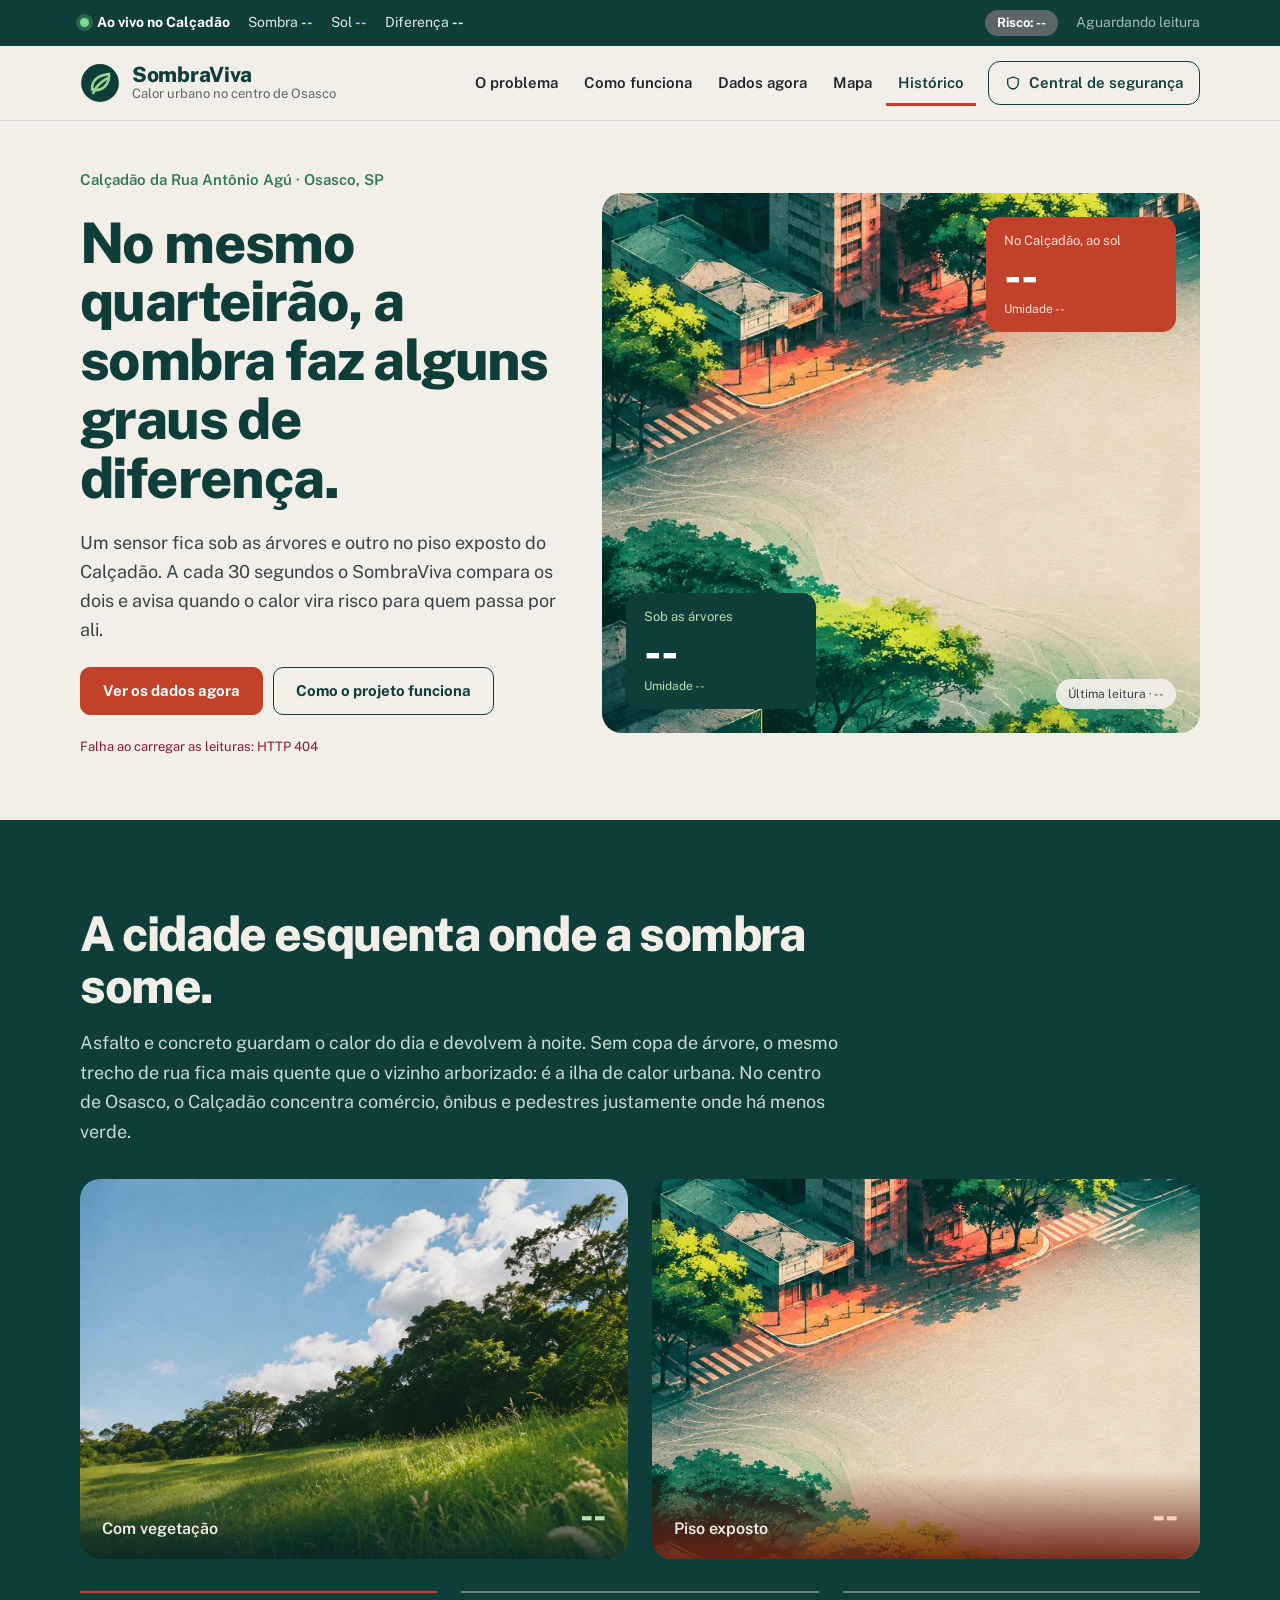
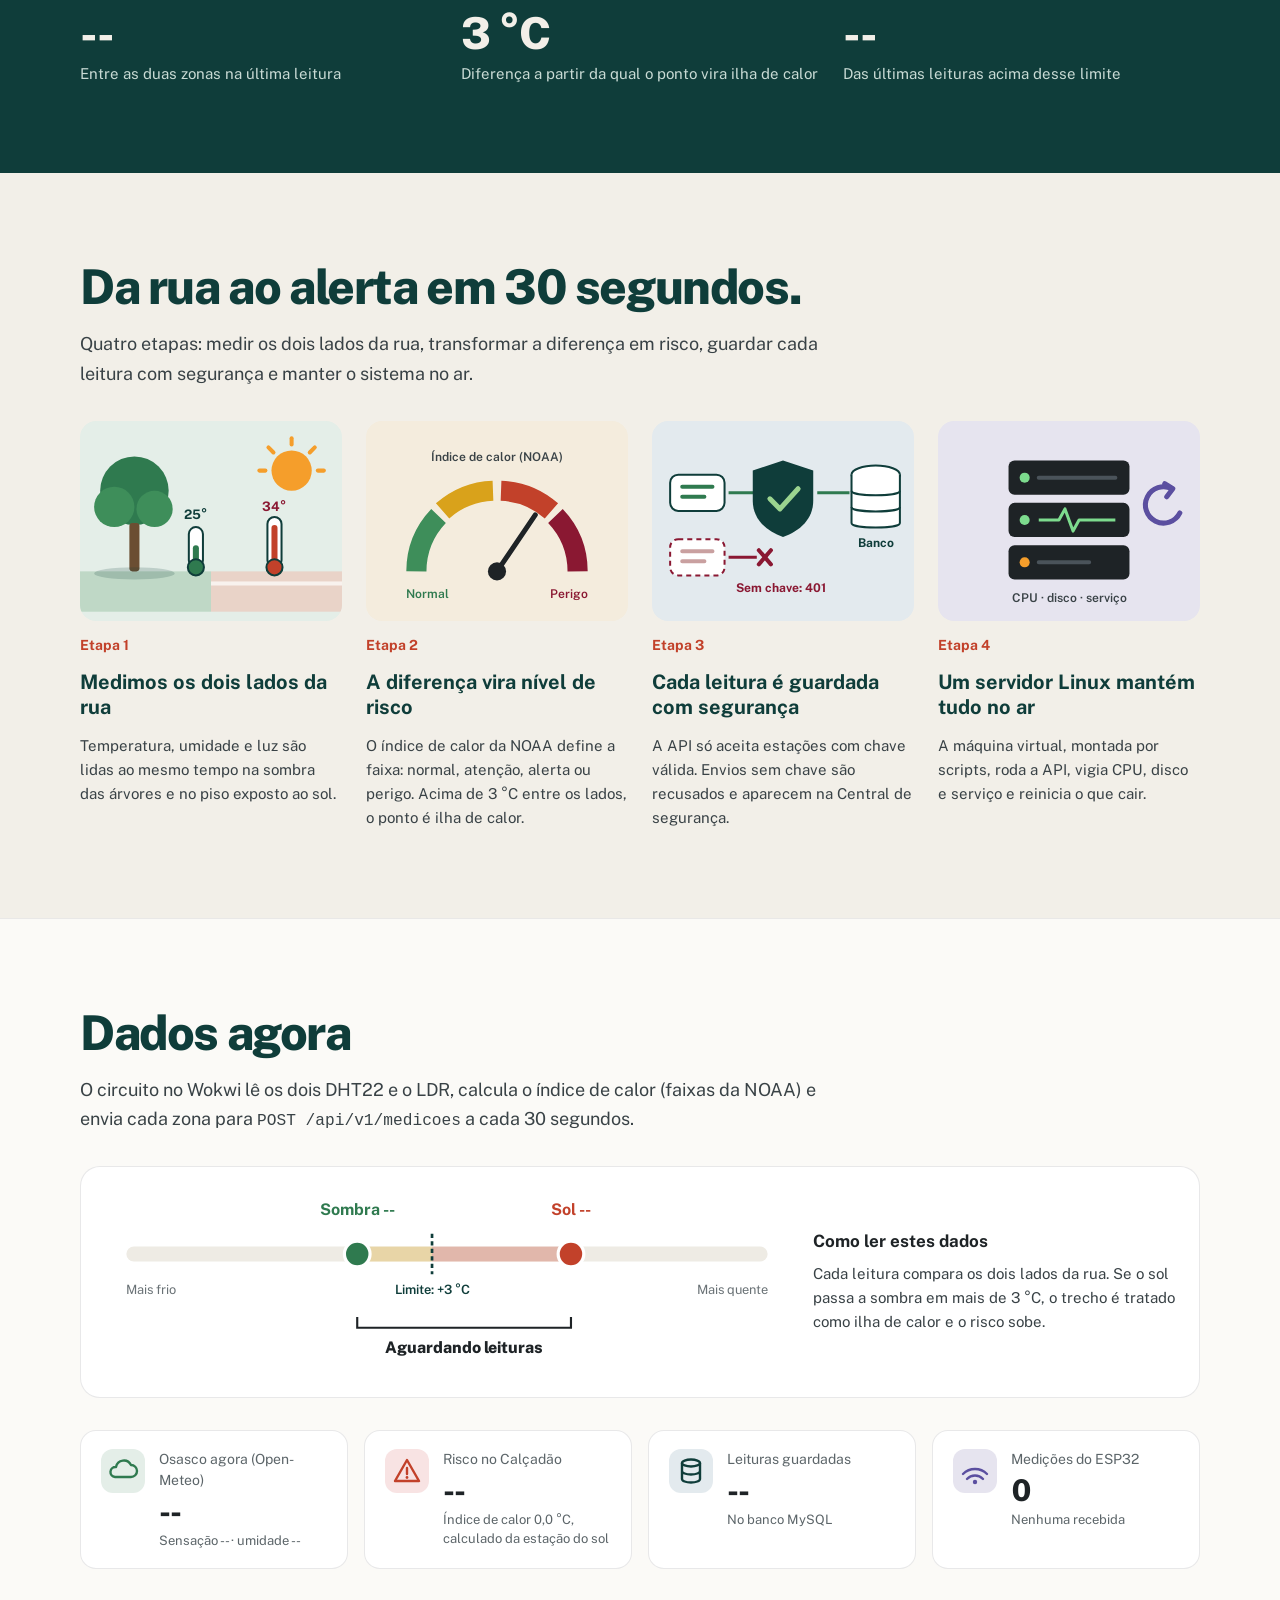
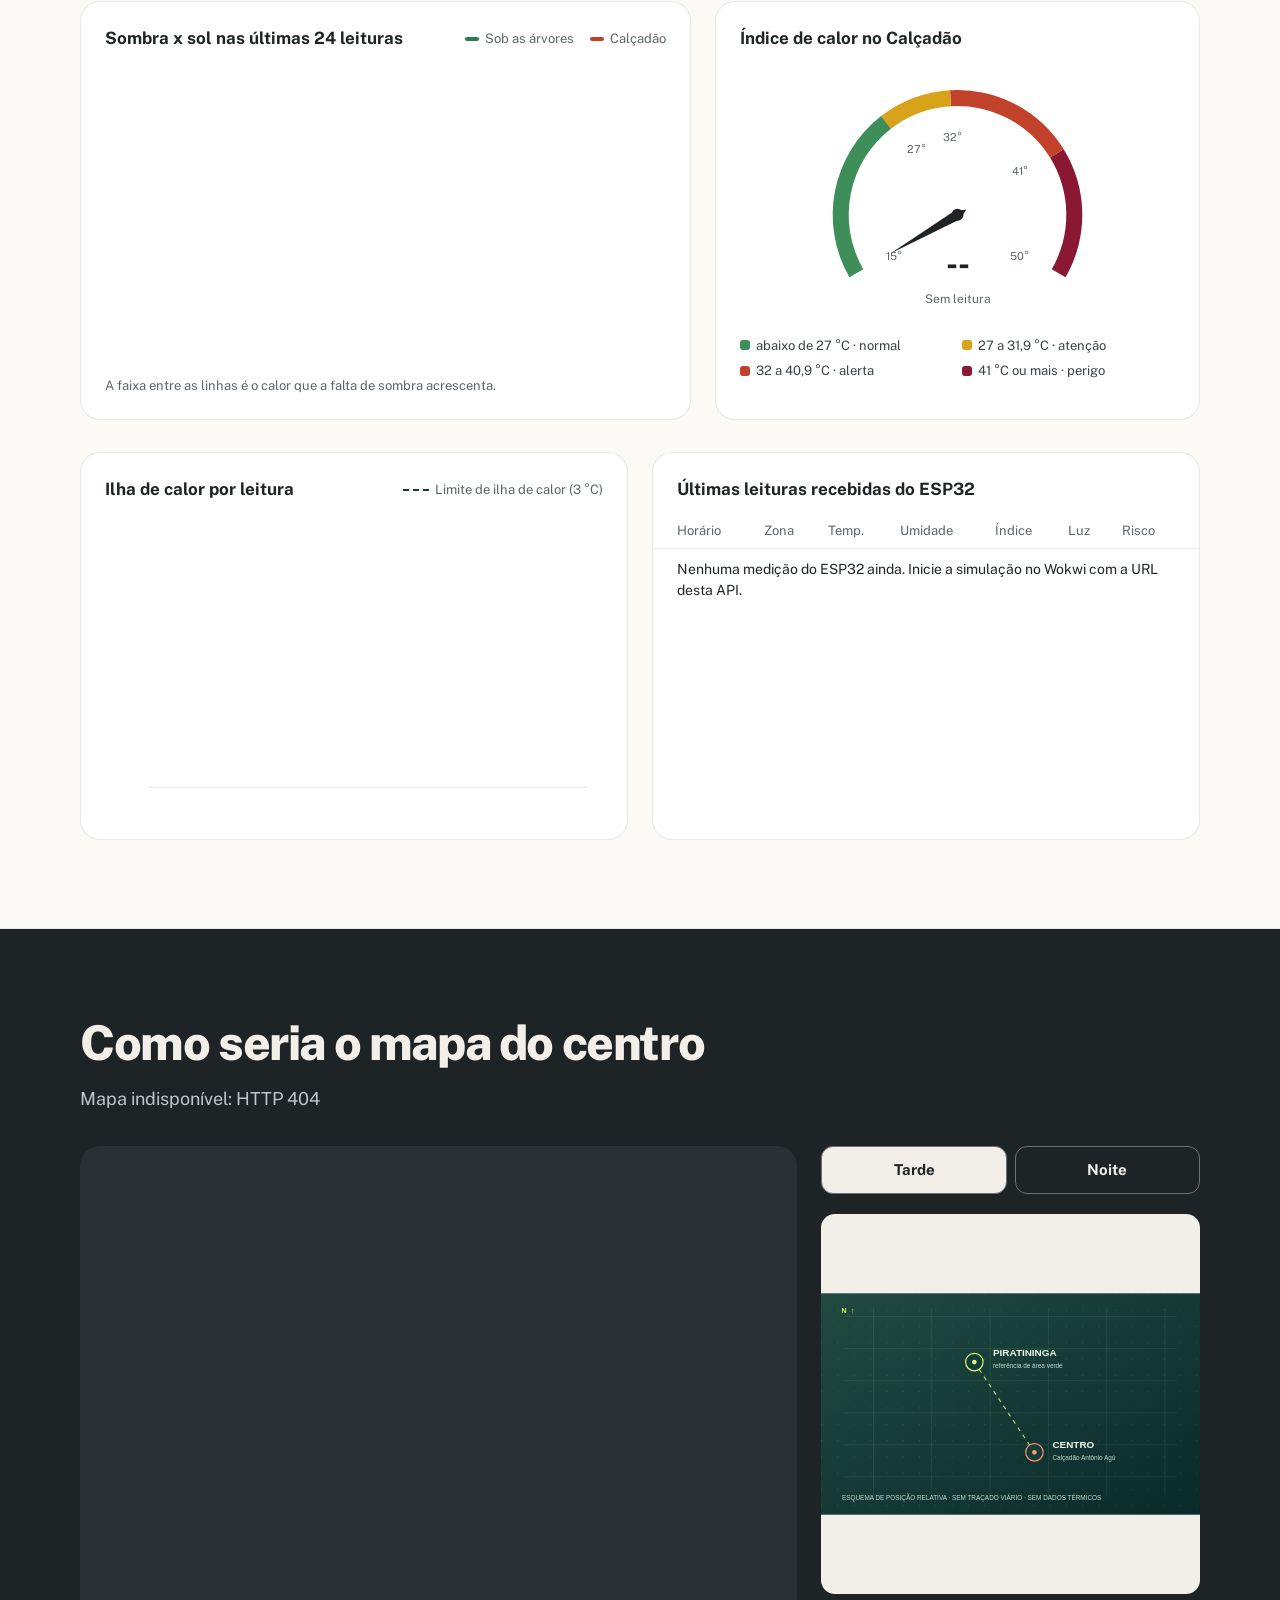
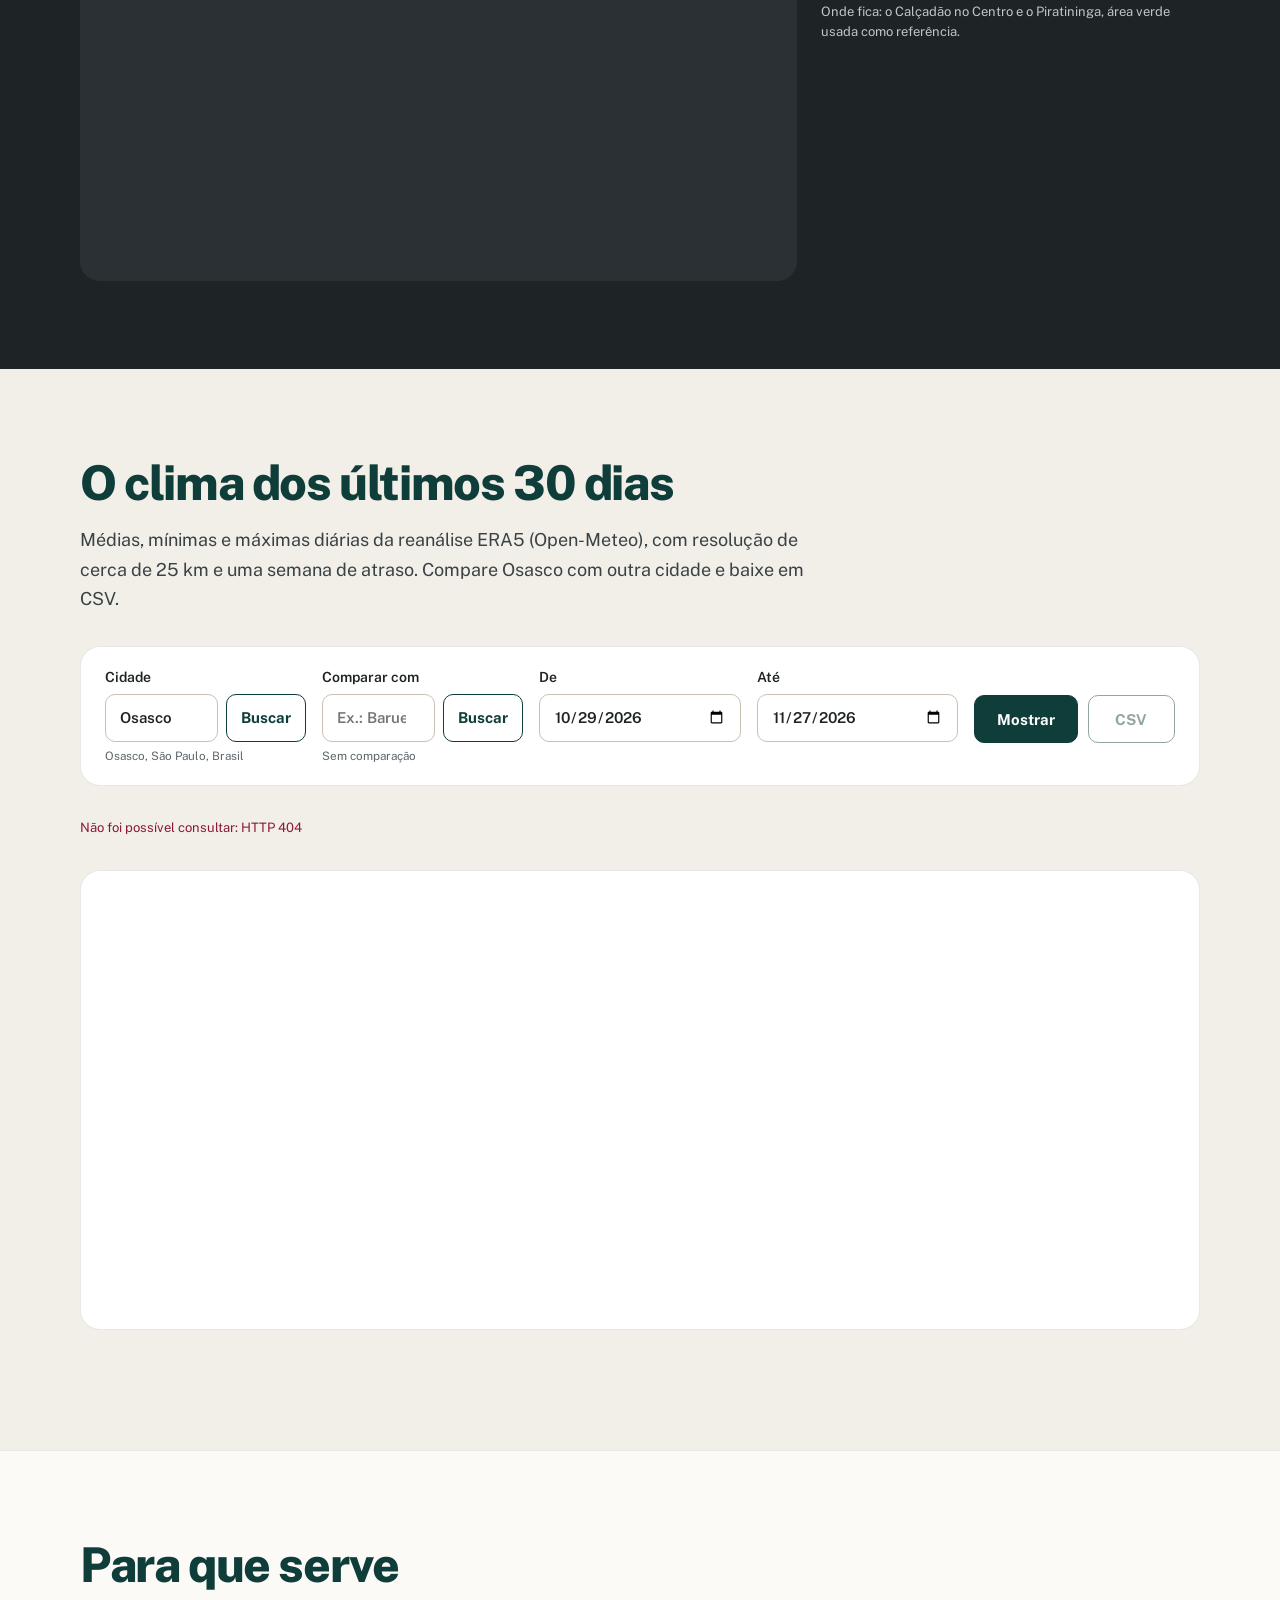
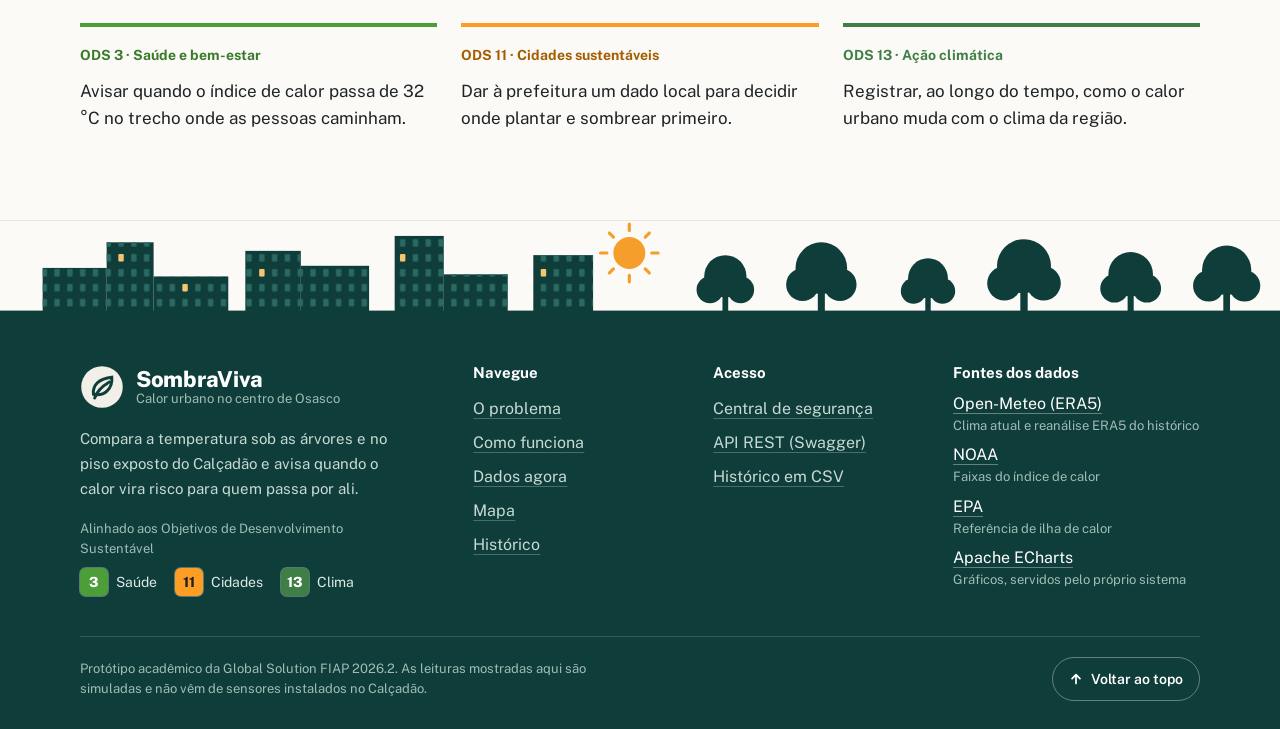
==== commit a8f5b43e: "Aplica o redesign do canvas no painel público e na central de segurança Painel público com faixa ao " ====
--- a/static/index.html
+++ b/static/index.html
@@ -3,7 +3,7 @@
 <head>
   <meta charset="UTF-8" />
   <meta name="viewport" content="width=device-width, initial-scale=1" />
-  <meta name="theme-color" content="#1F2428" />
+  <meta name="theme-color" content="#0F3D3A" />
   <meta name="color-scheme" content="light" />
   <meta name="description" content="SombraViva: painel de calor urbano de Osasco. Compare sombra e sol, acompanhe o ESP32 e consulte o histórico climático ERA5." />
   <title>SombraViva | Painel de calor urbano de Osasco</title>
@@ -11,171 +11,370 @@
 </head>
 <body>
   <a class="skip-link" href="#conteudo">Pular para o conteúdo</a>
-  <header class="sv-header">
-    <a class="sv-brand" href="#inicio" aria-label="SombraViva, início">
-      <span class="sv-brand-mark" aria-hidden="true"><svg viewBox="0 0 36 36" fill="none"><path d="M27 8C15 9 8 16 9 25c11 2 20-6 18-17Z" stroke="currentColor" stroke-width="2.2"/><path d="M10 28c2-7 8-11 14-15" stroke="currentColor" stroke-width="2.2" stroke-linecap="round"/></svg></span>
-      <span>SombraViva</span>
-    </a>
-    <button class="menu-toggle" type="button" id="menu-toggle" aria-controls="site-navigation" aria-expanded="false" aria-label="Abrir menu de navegação"><span></span><span></span><span></span></button>
-    <nav id="site-navigation" class="sv-nav" aria-label="Seções do painel">
-      <a href="#inicio">Sombra x sol</a>
-      <a href="#esp32">Estação ESP32</a>
-      <a href="#mapa-calor">Mapa térmico</a>
-      <a href="#historico">Histórico</a>
-      <a href="#fontes">Fontes</a>
-    </nav>
-    <a class="sv-header-link" href="/admin">Central de segurança</a>
+  <header>
+    <div class="sv-strip">
+      <div class="sv-wrap sv-strip-in">
+        <p aria-live="polite">
+          <span class="sv-live">Ao vivo no Calçadão</span>
+          <span>Sombra <strong id="live-shade" class="is-shade">--</strong></span>
+          <span>Sol <strong id="live-sun" class="is-sun">--</strong></span>
+          <span>Diferença <strong id="live-delta">--</strong></span>
+        </p>
+        <p>
+          <span id="live-risk" class="sv-pill">Risco: --</span>
+          <span id="live-updated" class="is-muted">Aguardando leitura</span>
+        </p>
+      </div>
+    </div>
+    <div class="sv-bar">
+      <div class="sv-wrap sv-bar-in">
+        <a class="sv-brand" href="#inicio" aria-label="SombraViva, início">
+          <svg aria-hidden="true" viewBox="0 0 36 36" fill="none"><circle cx="18" cy="18" r="17" fill="#0F3D3A"/><path d="M26 10C16 11 10 16 11 24c9 2 16-5 15-14Z" stroke="#9BD48F" stroke-width="2.4"/><path d="M12 27c2-6 7-10 12-13" stroke="#9BD48F" stroke-width="2.4" stroke-linecap="round"/></svg>
+          <span><strong>SombraViva</strong><small>Calor urbano no centro de Osasco</small></span>
+        </a>
+        <button class="menu-toggle" type="button" id="menu-toggle" aria-controls="site-navigation" aria-expanded="false" aria-label="Abrir menu de navegação"><span></span><span></span><span></span></button>
+        <nav id="site-navigation" class="sv-nav" aria-label="Seções do painel">
+          <a href="#problema">O problema</a>
+          <a href="#como">Como funciona</a>
+          <a href="#esp32">Dados agora</a>
+          <a href="#mapa-calor">Mapa</a>
+          <a href="#historico">Histórico</a>
+          <a class="sv-nav-cta" href="/admin"><svg aria-hidden="true" viewBox="0 0 24 24" fill="none" stroke="currentColor" stroke-width="2" stroke-linecap="round" stroke-linejoin="round"><path d="M12 3l8 3v6c0 4.5-3.4 8.3-8 9-4.6-.7-8-4.5-8-9V6l8-3z"/></svg>Central de segurança</a>
+        </nav>
+      </div>
+    </div>
   </header>
 
   <main id="conteudo">
-    <section id="inicio" class="sv-hero" aria-labelledby="hero-title">
+    <section id="inicio" class="sv-wrap sv-hero" aria-labelledby="hero-title">
       <div class="sv-hero-copy">
-        <p class="sv-place">Calçadão da Rua Antônio Agú, Osasco (SP)</p>
-        <h1 id="hero-title">Quanto a sombra esfria a rua?</h1>
-        <p class="sv-lede">Dois sensores lado a lado: um sob árvores e outro no piso exposto do Calçadão. A diferença entre eles é o calor que a cidade produz quando a vegetação some.</p>
+        <p class="sv-place">Calçadão da Rua Antônio Agú · Osasco, SP</p>
+        <h1 id="hero-title">No mesmo quarteirão, a sombra faz <span id="hero-delta">alguns graus</span> de diferença.</h1>
+        <p class="sv-lede">Um sensor fica sob as árvores e outro no piso exposto do Calçadão. A cada 30 segundos o SombraViva compara os dois e avisa quando o calor vira risco para quem passa por ali.</p>
         <div class="sv-hero-actions">
-          <a class="sv-button" href="#esp32">Ver a estação ESP32</a>
-          <a class="sv-button sv-button-quiet" href="#historico">Consultar o histórico</a>
+          <a class="sv-button sv-button-hot" href="#esp32">Ver os dados agora</a>
+          <a class="sv-button sv-button-quiet" href="#como">Como o projeto funciona</a>
         </div>
         <p id="data-notice" class="sv-notice" role="status">Carregando leituras…</p>
       </div>
-
-      <div class="sv-thermal" aria-labelledby="thermal-title">
-        <h2 id="thermal-title" class="sv-visually-hidden">Comparação entre a zona arborizada e a zona exposta</h2>
-        <div class="sv-thermal-pair">
-          <div class="sv-reading sv-reading-shade">
-            <span class="sv-reading-label">Sombra (zona arborizada)</span>
-            <strong id="temp-shade">--</strong>
-            <small id="hum-shade">umidade --</small>
-          </div>
-          <div class="sv-delta" aria-live="polite">
-            <span>diferença</span>
-            <strong id="temp-delta">--</strong>
-            <small id="delta-verdict">aguardando dados</small>
-          </div>
-          <div class="sv-reading sv-reading-sun">
-            <span class="sv-reading-label">Sol (Calçadão exposto)</span>
-            <strong id="temp-sun">--</strong>
-            <small id="hum-sun">umidade --</small>
-          </div>
-        </div>
-        <div id="chart-compare" class="sv-chart sv-chart-compare" role="img" aria-label="Gráfico das últimas leituras de temperatura da zona arborizada e da zona exposta"></div>
-        <p class="sv-chart-foot" id="compare-foot">Últimas 24 leituras de cada estação.</p>
-      </div>
-    </section>
-
-    <section class="sv-now" aria-label="Situação agora">
-      <div class="sv-stat">
-        <span>Osasco agora (Open-Meteo)</span>
-        <strong id="weather-temp">--</strong>
-        <small id="weather-meta">sensação -- · umidade --</small>
-      </div>
-      <div class="sv-stat">
-        <span>Risco atual da estação</span>
-        <strong id="risk-now">--</strong>
-        <small id="risk-now-meta">sem leitura do ESP32 ainda</small>
-      </div>
-      <div class="sv-stat">
-        <span>Leituras guardadas no banco</span>
-        <strong id="readings-total">--</strong>
-        <small id="readings-meta">MySQL</small>
-      </div>
-      <div class="sv-stat">
-        <span>Medições do ESP32</span>
-        <strong id="esp-total">--</strong>
-        <small id="esp-last">nenhuma recebida</small>
-      </div>
-    </section>
-
-    <section id="esp32" class="sv-section" aria-labelledby="esp-title">
-      <header class="sv-section-head">
-        <h2 id="esp-title">Estação ESP32</h2>
-        <p>O circuito no Wokwi lê os dois DHT22 e o LDR, calcula o índice de calor (faixas da NOAA) e envia cada zona para <code>POST /api/v1/medicoes</code> a cada 30 segundos.</p>
-      </header>
-      <div class="sv-esp-grid">
-        <figure class="sv-panel">
-          <figcaption>Índice de calor no Calçadão</figcaption>
-          <div id="chart-gauge" class="sv-chart sv-chart-gauge" role="img" aria-label="Medidor do índice de calor da zona exposta com as faixas de risco da NOAA"></div>
-          <ul class="sv-scale" aria-label="Faixas de risco">
-            <li class="r-normal">abaixo de 27 °C · normal</li>
-            <li class="r-atencao">27 a 31,9 °C · atenção</li>
-            <li class="r-alerta">32 a 40,9 °C · alerta</li>
-            <li class="r-perigo">41 °C ou mais · perigo</li>
-          </ul>
+      <figure class="sv-hero-figure">
+        <img src="/static/assets/cidade-conceitual.webp" alt="Ilustração de um quarteirão com árvores no canto inferior e calçada exposta ao sol no alto" width="900" height="900" />
+        <div class="sv-hero-card is-shade">
+          <span>Sob as árvores</span>
+          <strong id="temp-shade">--</strong>
+          <small id="hum-shade">Umidade --</small>
+        </div>
+        <div class="sv-hero-card is-sun">
+          <span>No Calçadão, ao sol</span>
+          <strong id="temp-sun">--</strong>
+          <small id="hum-sun">Umidade --</small>
+        </div>
+        <figcaption id="hero-updated">Última leitura · --</figcaption>
+      </figure>
+    </section>
+
+    <section id="problema" class="sv-band-dark" aria-labelledby="problem-title">
+      <div class="sv-wrap sv-section">
+        <div class="sv-section-head">
+          <h2 id="problem-title">A cidade esquenta onde a sombra some.</h2>
+          <p>Asfalto e concreto guardam o calor do dia e devolvem à noite. Sem copa de árvore, o mesmo trecho de rua fica mais quente que o vizinho arborizado: é a ilha de calor urbana. No centro de Osasco, o Calçadão concentra comércio, ônibus e pedestres justamente onde há menos verde.</p>
+        </div>
+        <div class="sv-duo">
+          <figure class="sv-duo-item is-shade">
+            <img src="/static/assets/paisagem-conceitual.webp" alt="Gramado e árvores altas sob céu azul" width="1672" height="941" loading="lazy" />
+            <figcaption><span>Com vegetação</span><strong id="prob-shade">--</strong></figcaption>
+          </figure>
+          <figure class="sv-duo-item is-sun">
+            <img src="/static/assets/cidade-ilustrativa.webp" alt="Ilustração de cruzamento com calçada clara exposta ao sol" width="900" height="900" loading="lazy" />
+            <figcaption><span>Piso exposto</span><strong id="prob-sun">--</strong></figcaption>
+          </figure>
+        </div>
+        <dl class="sv-facts">
+          <div class="is-hot"><dt id="delta-verdict">Entre as duas zonas na última leitura</dt><dd id="temp-delta">--</dd></div>
+          <div><dt>Diferença a partir da qual o ponto vira ilha de calor</dt><dd>3 °C</dd></div>
+          <div><dt>Das últimas leituras acima desse limite</dt><dd id="prob-over">--</dd></div>
+        </dl>
+      </div>
+    </section>
+
+    <section id="como" class="sv-wrap sv-section" aria-labelledby="how-title">
+      <div class="sv-section-head">
+        <h2 id="how-title">Da rua ao alerta em 30 segundos.</h2>
+        <p>Quatro etapas: medir os dois lados da rua, transformar a diferença em risco, guardar cada leitura com segurança e manter o sistema no ar.</p>
+      </div>
+      <ol class="sv-steps">
+        <li>
+          <svg class="is-green" role="img" aria-label="Um termômetro sob uma árvore marca menos que outro termômetro no sol sobre a calçada" viewBox="0 0 260 180">
+            <rect x="0" y="140" width="130" height="40" fill="#BFD8C6"/><rect x="130" y="140" width="130" height="40" fill="#E9D3C8"/><rect x="130" y="150" width="130" height="4" fill="#FFFFFF" opacity="0.7"/>
+            <circle cx="54" cy="60" r="34" fill="#2F7A4F"/><circle cx="34" cy="76" r="20" fill="#3E8E5A"/><circle cx="74" cy="78" r="18" fill="#3E8E5A"/><rect x="49" y="92" width="10" height="48" rx="3" fill="#6B4E32"/><ellipse cx="54" cy="142" rx="40" ry="6" fill="#0F3D3A" opacity="0.18"/>
+            <circle cx="210" cy="40" r="20" fill="#F59E2B"/><g stroke="#F59E2B" stroke-width="4" stroke-linecap="round"><line x1="210" y1="8" x2="210" y2="14"/><line x1="242" y1="40" x2="236" y2="40"/><line x1="178" y1="40" x2="184" y2="40"/><line x1="233" y1="17" x2="228" y2="22"/><line x1="187" y1="17" x2="192" y2="22"/></g>
+            <rect x="108" y="96" width="14" height="40" rx="7" fill="#FFFFFF" stroke="#0F3D3A" stroke-width="2"/><rect x="112" y="114" width="6" height="18" rx="3" fill="#2F7A4F"/><circle cx="115" cy="136" r="8" fill="#2F7A4F" stroke="#0F3D3A" stroke-width="2"/>
+            <rect x="186" y="86" width="14" height="50" rx="7" fill="#FFFFFF" stroke="#0F3D3A" stroke-width="2"/><rect x="190" y="94" width="6" height="38" rx="3" fill="#C2412A"/><circle cx="193" cy="136" r="8" fill="#C2412A" stroke="#0F3D3A" stroke-width="2"/>
+            <text x="115" y="88" text-anchor="middle" font-size="13" font-weight="700" fill="#0F3D3A">25°</text><text x="193" y="80" text-anchor="middle" font-size="13" font-weight="700" fill="#8A1832">34°</text>
+          </svg>
+          <span>Etapa 1</span>
+          <h3>Medimos os dois lados da rua</h3>
+          <p>Temperatura, umidade e luz são lidas ao mesmo tempo na sombra das árvores e no piso exposto ao sol.</p>
+        </li>
+        <li>
+          <svg class="is-amber" role="img" aria-label="Escala de risco em quatro faixas, de normal a perigo, com o ponteiro na faixa de alerta" viewBox="0 0 260 180">
+            <path d="M50 140 A80 80 0 0 1 72 85" fill="none" stroke="#3E8E5A" stroke-width="20"/><path d="M76 80 A80 80 0 0 1 126 60" fill="none" stroke="#D9A21B" stroke-width="20"/><path d="M134 60 A80 80 0 0 1 184 80" fill="none" stroke="#C2412A" stroke-width="20"/><path d="M188 85 A80 80 0 0 1 210 140" fill="none" stroke="#8A1832" stroke-width="20"/>
+            <line x1="130" y1="140" x2="168" y2="84" stroke="#1E2326" stroke-width="5" stroke-linecap="round"/><circle cx="130" cy="140" r="9" fill="#1E2326"/>
+            <text x="40" y="166" font-size="12" font-weight="600" fill="#2F7A4F">Normal</text><text x="220" y="166" text-anchor="end" font-size="12" font-weight="600" fill="#8A1832">Perigo</text><text x="130" y="30" text-anchor="middle" font-size="12" font-weight="600" fill="#394246">Índice de calor (NOAA)</text>
+          </svg>
+          <span>Etapa 2</span>
+          <h3>A diferença vira nível de risco</h3>
+          <p>O índice de calor da NOAA define a faixa: normal, atenção, alerta ou perigo. Acima de 3 °C entre os lados, o ponto é ilha de calor.</p>
+        </li>
+        <li>
+          <svg class="is-blue" role="img" aria-label="Uma leitura com chave válida passa pelo escudo até o banco; outra sem chave é barrada" viewBox="0 0 260 180">
+            <rect x="18" y="44" width="54" height="36" rx="8" fill="#FFFFFF" stroke="#0F3D3A" stroke-width="2"/><path d="M30 56 h30 M30 66 h22" stroke="#2F7A4F" stroke-width="4" stroke-linecap="round"/>
+            <rect x="18" y="108" width="54" height="36" rx="8" fill="#FFFFFF" stroke="#8A1832" stroke-width="2" stroke-dasharray="5 4"/><path d="M30 120 h30 M30 130 h22" stroke="#C9A0A0" stroke-width="4" stroke-linecap="round"/>
+            <path d="M76 62 H112" stroke="#2F7A4F" stroke-width="3"/><path d="M106 56 L114 62 L106 68" fill="none" stroke="#2F7A4F" stroke-width="3" stroke-linecap="round" stroke-linejoin="round"/>
+            <path d="M76 126 H104" stroke="#8A1832" stroke-width="3"/><g stroke="#8A1832" stroke-width="4" stroke-linecap="round"><line x1="106" y1="119" x2="118" y2="133"/><line x1="118" y1="119" x2="106" y2="133"/></g>
+            <path d="M130 30 L160 40 V70 C160 88 147 100 130 106 C113 100 100 88 100 70 V40 Z" fill="#0F3D3A"/><path d="M117 68 L127 78 L145 58" fill="none" stroke="#9BD48F" stroke-width="5" stroke-linecap="round" stroke-linejoin="round"/>
+            <path d="M164 62 H196" stroke="#2F7A4F" stroke-width="3"/><ellipse cx="222" cy="44" rx="24" ry="9" fill="#FFFFFF" stroke="#0F3D3A" stroke-width="2"/><path d="M198 44 V92 C198 98 246 98 246 92 V44" fill="#FFFFFF" stroke="#0F3D3A" stroke-width="2"/><path d="M198 60 C198 66 246 66 246 60 M198 76 C198 82 246 82 246 76" fill="none" stroke="#0F3D3A" stroke-width="2"/>
+            <text x="128" y="160" text-anchor="middle" font-size="12" font-weight="700" fill="#8A1832">Sem chave: 401</text><text x="222" y="116" text-anchor="middle" font-size="12" font-weight="700" fill="#0F3D3A">Banco</text>
+          </svg>
+          <span>Etapa 3</span>
+          <h3>Cada leitura é guardada com segurança</h3>
+          <p>A API só aceita estações com chave válida. Envios sem chave são recusados e aparecem na Central de segurança.</p>
+        </li>
+        <li>
+          <svg class="is-violet" role="img" aria-label="Servidor com linha de batimento e seta circular indicando reinício automático" viewBox="0 0 260 180">
+            <rect x="70" y="30" width="120" height="34" rx="6" fill="#1E2326"/><rect x="70" y="72" width="120" height="34" rx="6" fill="#1E2326"/><rect x="70" y="114" width="120" height="34" rx="6" fill="#1E2326"/>
+            <circle cx="86" cy="47" r="5" fill="#7DDB8E"/><circle cx="86" cy="89" r="5" fill="#7DDB8E"/><circle cx="86" cy="131" r="5" fill="#F59E2B"/>
+            <path d="M100 89 H120 L126 78 L134 100 L140 89 H176" fill="none" stroke="#7DDB8E" stroke-width="3" stroke-linejoin="round"/><path d="M100 47 H176 M100 131 H150" stroke="#4A535A" stroke-width="4" stroke-linecap="round"/>
+            <path d="M240 82 A18 18 0 1 1 232 58" fill="none" stroke="#5B4FA0" stroke-width="5" stroke-linecap="round"/><path d="M225 53 L233 58 L227 66" fill="none" stroke="#5B4FA0" stroke-width="5" stroke-linecap="round" stroke-linejoin="round"/>
+            <text x="130" y="170" text-anchor="middle" font-size="12" font-weight="600" fill="#394246">CPU · disco · serviço</text>
+          </svg>
+          <span>Etapa 4</span>
+          <h3>Um servidor Linux mantém tudo no ar</h3>
+          <p>A máquina virtual, montada por scripts, roda a API, vigia CPU, disco e serviço e reinicia o que cair.</p>
+        </li>
+      </ol>
+    </section>
+
+    <section id="esp32" class="sv-band-paper" aria-labelledby="esp-title">
+      <div class="sv-wrap sv-section">
+        <div class="sv-section-head">
+          <h2 id="esp-title">Dados agora</h2>
+          <p>O circuito no Wokwi lê os dois DHT22 e o LDR, calcula o índice de calor (faixas da NOAA) e envia cada zona para <code>POST /api/v1/medicoes</code> a cada 30 segundos.</p>
+        </div>
+
+        <figure class="sv-card sv-howto">
+          <svg role="img" id="howto-svg" aria-label="Como ler: a diferença entre o sol e a sombra é comparada ao limite de 3 graus da ilha de calor" viewBox="0 0 640 170">
+            <text id="howto-shade-label" x="236" y="22" text-anchor="middle" font-size="15" font-weight="700" fill="#2F7A4F">Sombra --</text>
+            <text id="howto-sun-label" x="436" y="22" text-anchor="middle" font-size="15" font-weight="700" fill="#C2412A">Sol --</text>
+            <rect x="20" y="52" width="600" height="14" rx="7" fill="#EEEBE4"/>
+            <rect id="howto-over" x="306" y="52" width="130" height="14" fill="#C2412A" opacity="0.3"/>
+            <rect id="howto-under" x="236" y="52" width="70" height="14" fill="#D9A21B" opacity="0.3"/>
+            <circle id="howto-shade" cx="236" cy="59" r="12" fill="#2F7A4F" stroke="#FFFFFF" stroke-width="3"/>
+            <circle id="howto-sun" cx="436" cy="59" r="12" fill="#C2412A" stroke="#FFFFFF" stroke-width="3"/>
+            <line id="howto-limit" x1="306" y1="40" x2="306" y2="78" stroke="#0F3D3A" stroke-width="2.5" stroke-dasharray="4 3"/>
+            <text id="howto-limit-label" x="306" y="96" text-anchor="middle" font-size="12" font-weight="600" fill="#0F3D3A">Limite: +3 °C</text>
+            <text x="20" y="96" font-size="12" fill="#6A7276">Mais frio</text>
+            <text x="620" y="96" text-anchor="end" font-size="12" fill="#6A7276">Mais quente</text>
+            <path id="howto-bracket" d="M236 118 V128 H436 V118" fill="none" stroke="#1E2326" stroke-width="2"/>
+            <text id="howto-verdict" x="336" y="152" text-anchor="middle" font-size="15" font-weight="800" fill="#1E2326">Aguardando leituras</text>
+          </svg>
+          <figcaption>
+            <strong>Como ler estes dados</strong>
+            <span>Cada leitura compara os dois lados da rua. Se o sol passa a sombra em mais de 3 °C, o trecho é tratado como ilha de calor e o risco sobe.</span>
+          </figcaption>
         </figure>
-        <figure class="sv-panel sv-panel-wide">
-          <figcaption>Ilha de calor: Calçadão menos zona arborizada</figcaption>
-          <div id="chart-island" class="sv-chart" role="img" aria-label="Barras com a diferença de temperatura entre as duas zonas em cada leitura"></div>
-          <p class="sv-chart-foot">A partir de 3 °C de diferença a estação trata o ponto como ilha de calor e eleva o risco.</p>
-        </figure>
-      </div>
-      <div class="sv-table-wrap">
-        <table class="sv-table" aria-describedby="esp-table-caption">
-          <caption id="esp-table-caption">Últimas medições recebidas do ESP32</caption>
-          <thead><tr><th scope="col">Horário</th><th scope="col">Zona</th><th scope="col">Temp.</th><th scope="col">Umidade</th><th scope="col">Índice de calor</th><th scope="col">Luz</th><th scope="col">Risco</th></tr></thead>
-          <tbody id="esp-rows"><tr><td colspan="7">Nenhuma medição do ESP32 ainda. Inicie a simulação no Wokwi com a URL desta API.</td></tr></tbody>
-        </table>
-      </div>
-    </section>
-
-    <section id="mapa-calor" class="sv-section sv-section-dark" aria-labelledby="map-title">
-      <header class="sv-section-head">
-        <h2 id="map-title">Mapa térmico do centro de Osasco</h2>
-        <p id="heatmap-notice">Grade hipotética calculada por uma função matemática, sem sensores reais. Serve para mostrar como um mapa de calor seria lido, não para avaliar a cidade.</p>
-      </header>
-      <div class="sv-map-controls" role="group" aria-label="Período do mapa">
-        <button type="button" class="sv-chip" data-period="tarde" aria-pressed="true">Tarde</button>
-        <button type="button" class="sv-chip" data-period="noite" aria-pressed="false">Noite</button>
-      </div>
-      <div id="chart-heatmap" class="sv-chart sv-chart-heatmap" role="img" aria-label="Mapa de calor hipotético em grade sobre o centro de Osasco"></div>
-    </section>
-
-    <section id="historico" class="sv-section" aria-labelledby="history-title">
-      <header class="sv-section-head">
-        <h2 id="history-title">Histórico climático</h2>
-        <p>Médias, mínimas e máximas diárias da reanálise ERA5 (Open-Meteo), com resolução de cerca de 25 km. Compare Osasco com outra cidade.</p>
-      </header>
-      <form id="history-form" class="sv-form" novalidate>
-        <label>Cidade principal
+
+        <div class="sv-kpis" aria-label="Situação agora">
+          <div class="sv-kpi">
+            <svg aria-hidden="true" viewBox="0 0 44 44"><rect width="44" height="44" rx="12" fill="#E4EEE8"/><path d="M14 28h16a6 6 0 0 0 0-12 8 8 0 0 0-15 2 5 5 0 0 0-1 10z" fill="none" stroke="#2F7A4F" stroke-width="2.4" stroke-linejoin="round"/></svg>
+            <span><span class="sv-kpi-label">Osasco agora (Open-Meteo)</span><strong id="weather-temp">--</strong><small id="weather-meta">Sensação -- · umidade --</small></span>
+          </div>
+          <div class="sv-kpi">
+            <svg aria-hidden="true" viewBox="0 0 44 44"><rect width="44" height="44" rx="12" fill="#F8E3E3"/><path d="M22 11 L34 32 H10 Z" fill="none" stroke="#C2412A" stroke-width="2.4" stroke-linejoin="round"/><path d="M22 19v6" stroke="#C2412A" stroke-width="2.4" stroke-linecap="round"/><circle cx="22" cy="28.5" r="1.4" fill="#C2412A"/></svg>
+            <span><span class="sv-kpi-label">Risco no Calçadão</span><strong id="risk-now">--</strong><small id="risk-now-meta">Sem leitura do ESP32 ainda</small></span>
+          </div>
+          <div class="sv-kpi">
+            <svg aria-hidden="true" viewBox="0 0 44 44"><rect width="44" height="44" rx="12" fill="#E3EAEE"/><ellipse cx="22" cy="14" rx="9" ry="3.5" fill="none" stroke="#0F3D3A" stroke-width="2.4"/><path d="M13 14v16c0 2 4 3.5 9 3.5s9-1.5 9-3.5V14M13 22c0 2 4 3.5 9 3.5s9-1.5 9-3.5" fill="none" stroke="#0F3D3A" stroke-width="2.4"/></svg>
+            <span><span class="sv-kpi-label">Leituras guardadas</span><strong id="readings-total">--</strong><small id="readings-meta">No banco MySQL</small></span>
+          </div>
+          <div class="sv-kpi">
+            <svg aria-hidden="true" viewBox="0 0 44 44"><rect width="44" height="44" rx="12" fill="#E6E4EF"/><path d="M14 30a11 11 0 0 1 16 0M10 25a17 17 0 0 1 24 0" fill="none" stroke="#5B4FA0" stroke-width="2.4" stroke-linecap="round"/><circle cx="22" cy="33" r="2.2" fill="#5B4FA0"/></svg>
+            <span><span class="sv-kpi-label">Medições do ESP32</span><strong id="esp-total">--</strong><small id="esp-last">Nenhuma recebida</small></span>
+          </div>
+        </div>
+
+        <div class="sv-row">
+          <figure class="sv-card sv-chart-card is-wide">
+            <div class="sv-card-head">
+              <figcaption class="sv-card-title">Sombra x sol nas últimas 24 leituras</figcaption>
+              <div class="sv-legend"><span><i class="k-shade"></i>Sob as árvores</span><span><i class="k-sun"></i>Calçadão</span></div>
+            </div>
+            <div id="chart-compare" class="sv-chart" role="img" aria-label="Gráfico das últimas leituras de temperatura da zona arborizada e da zona exposta"></div>
+            <p class="sv-chart-foot" id="compare-foot">A faixa entre as linhas é o calor que a falta de sombra acrescenta.</p>
+          </figure>
+          <figure class="sv-card sv-chart-card">
+            <figcaption class="sv-card-title">Índice de calor no Calçadão</figcaption>
+            <div id="chart-gauge" class="sv-chart sv-chart-gauge" role="img" aria-label="Medidor do índice de calor da zona exposta com as faixas de risco da NOAA"></div>
+            <ul class="sv-scale" aria-label="Faixas de risco">
+              <li class="r-normal">abaixo de 27 °C · normal</li>
+              <li class="r-atencao">27 a 31,9 °C · atenção</li>
+              <li class="r-alerta">32 a 40,9 °C · alerta</li>
+              <li class="r-perigo">41 °C ou mais · perigo</li>
+            </ul>
+          </figure>
+        </div>
+
+        <div class="sv-row">
+          <figure class="sv-card sv-chart-card">
+            <div class="sv-card-head">
+              <figcaption class="sv-card-title">Ilha de calor por leitura</figcaption>
+              <div class="sv-legend"><span><i class="k-limit"></i>Limite de ilha de calor (3 °C)</span></div>
+            </div>
+            <div id="chart-island" class="sv-chart" role="img" aria-label="Barras com a diferença de temperatura entre as duas zonas em cada leitura"></div>
+          </figure>
+          <div class="sv-card sv-table-wrap">
+            <table class="sv-table" aria-describedby="esp-table-caption">
+              <caption id="esp-table-caption">Últimas leituras recebidas do ESP32</caption>
+              <thead><tr><th scope="col">Horário</th><th scope="col">Zona</th><th scope="col">Temp.</th><th scope="col">Umidade</th><th scope="col">Índice</th><th scope="col">Luz</th><th scope="col">Risco</th></tr></thead>
+              <tbody id="esp-rows"><tr><td colspan="7">Nenhuma medição do ESP32 ainda. Inicie a simulação no Wokwi com a URL desta API.</td></tr></tbody>
+            </table>
+          </div>
+        </div>
+      </div>
+    </section>
+
+    <section id="mapa-calor" class="sv-band-ink" aria-labelledby="map-title">
+      <div class="sv-wrap sv-section">
+        <div class="sv-section-head">
+          <h2 id="map-title">Como seria o mapa do centro</h2>
+          <p id="heatmap-notice">Grade hipotética calculada por uma função matemática, sem sensores reais. Mostra como uma rede de estações espalhada pelo centro de Osasco seria lida, não serve para avaliar a cidade.</p>
+        </div>
+        <div class="sv-map">
+          <div class="sv-map-canvas">
+            <div id="chart-heatmap" class="sv-chart sv-chart-heatmap" role="img" aria-label="Mapa de calor hipotético em grade sobre o centro de Osasco"></div>
+          </div>
+          <div class="sv-map-side">
+            <div class="sv-map-controls" role="group" aria-label="Período do mapa">
+              <button type="button" class="sv-chip" data-period="tarde" aria-pressed="true">Tarde</button>
+              <button type="button" class="sv-chip" data-period="noite" aria-pressed="false">Noite</button>
+            </div>
+            <figure class="sv-map-orient">
+              <img src="/static/assets/osasco-orientation.svg" alt="Esquema da posição do Centro, onde fica o Calçadão, em relação ao Piratininga, área verde de referência" width="650" height="380" />
+              <figcaption>Onde fica: o Calçadão no Centro e o Piratininga, área verde usada como referência.</figcaption>
+            </figure>
+            <div class="sv-map-frame">
+              <iframe title="Mapa do centro de Osasco no OpenStreetMap" src="https://www.openstreetmap.org/export/embed.html?bbox=-46.7990%2C-23.5380%2C-46.7840%2C-23.5270&amp;layer=mapnik&amp;marker=-23.5329%2C-46.7917" loading="lazy" referrerpolicy="no-referrer"></iframe>
+            </div>
+          </div>
+        </div>
+      </div>
+    </section>
+
+    <section id="historico" class="sv-wrap sv-section" aria-labelledby="history-title">
+      <div class="sv-section-head">
+        <h2 id="history-title">O clima dos últimos 30 dias</h2>
+        <p>Médias, mínimas e máximas diárias da reanálise ERA5 (Open-Meteo), com resolução de cerca de 25 km e uma semana de atraso. Compare Osasco com outra cidade e baixe em CSV.</p>
+      </div>
+      <form id="history-form" class="sv-card sv-form" novalidate>
+        <label for="city-main">Cidade
           <span class="sv-search"><input id="city-main" type="search" value="Osasco" autocomplete="off" required /><button type="button" class="sv-button sv-button-quiet" data-search="main">Buscar</button></span>
           <small id="city-main-picked">Osasco, São Paulo, Brasil</small>
         </label>
-        <label>Comparar com (opcional)
+        <label for="city-compare">Comparar com
           <span class="sv-search"><input id="city-compare" type="search" placeholder="Ex.: Barueri" autocomplete="off" /><button type="button" class="sv-button sv-button-quiet" data-search="compare">Buscar</button></span>
-          <small id="city-compare-picked">sem comparação</small>
+          <small id="city-compare-picked">Sem comparação</small>
         </label>
-        <label>De <input id="date-start" type="date" required /></label>
-        <label>Até <input id="date-end" type="date" required /></label>
+        <label for="date-start">De <input id="date-start" type="date" required /></label>
+        <label for="date-end">Até <input id="date-end" type="date" required /></label>
         <div class="sv-form-actions">
-          <button type="submit" class="sv-button">Mostrar histórico</button>
-          <button type="button" id="export-csv" class="sv-button sv-button-quiet" disabled>Baixar CSV</button>
+          <button type="submit" class="sv-button">Mostrar</button>
+          <button type="button" id="export-csv" class="sv-button sv-button-quiet" disabled>CSV</button>
         </div>
         <ul id="city-results" class="sv-results" aria-live="polite"></ul>
       </form>
-      <p id="history-status" class="sv-notice" role="status">Escolha as datas e clique em Mostrar histórico.</p>
-      <div id="chart-history" class="sv-chart sv-chart-history" role="img" aria-label="Linhas de temperatura diária média, mínima e máxima"></div>
+      <p id="history-status" class="sv-notice" role="status">Escolha as datas e clique em Mostrar.</p>
+      <figure class="sv-card sv-chart-card">
+        <div id="chart-history" class="sv-chart sv-chart-history" role="img" aria-label="Linhas de temperatura diária média, mínima e máxima"></div>
+      </figure>
       <dl id="history-summary" class="sv-summary"></dl>
     </section>
 
-    <section id="fontes" class="sv-section sv-sources" aria-labelledby="sources-title">
-      <header class="sv-section-head">
-        <h2 id="sources-title">De onde vêm os dados</h2>
-      </header>
-      <dl class="sv-source-list">
-        <div><dt>Sensores sombra x sol</dt><dd>Estações simuladas e o ESP32 do Wokwi. São medições de teste, não sensores instalados no Calçadão.</dd></div>
-        <div><dt>Clima atual e histórico</dt><dd><a href="https://open-meteo.com/" target="_blank" rel="noopener noreferrer">Open-Meteo</a>, modelo regional e reanálise ERA5. Se a fonte cair, o painel avisa e usa uma série fictícia marcada como tal.</dd></div>
-        <div><dt>Limiares de risco</dt><dd><a href="https://www.weather.gov/ama/heatindex" target="_blank" rel="noopener noreferrer">Índice de calor da NOAA</a> e referência de ilha de calor da <a href="https://www.epa.gov/heatislands/learn-about-heat-islands" target="_blank" rel="noopener noreferrer">EPA</a>.</dd></div>
-        <div><dt>Gráficos</dt><dd>Apache ECharts, servido pelo próprio sistema (sem CDN).</dd></div>
-      </dl>
-      <div class="sv-map-frame">
-        <iframe title="Mapa do centro de Osasco no OpenStreetMap" src="https://www.openstreetmap.org/export/embed.html?bbox=-46.7990%2C-23.5380%2C-46.7840%2C-23.5270&amp;layer=mapnik&amp;marker=-23.5329%2C-46.7917" loading="lazy" referrerpolicy="no-referrer"></iframe>
+    <section class="sv-band-paper sv-purpose" aria-labelledby="purpose-title">
+      <div class="sv-wrap sv-section">
+        <h2 id="purpose-title">Para que serve</h2>
+        <div class="sv-ods-grid">
+          <div class="ods-3"><span>ODS 3 · Saúde e bem-estar</span><p>Avisar quando o índice de calor passa de 32 °C no trecho onde as pessoas caminham.</p></div>
+          <div class="ods-11"><span>ODS 11 · Cidades sustentáveis</span><p>Dar à prefeitura um dado local para decidir onde plantar e sombrear primeiro.</p></div>
+          <div class="ods-13"><span>ODS 13 · Ação climática</span><p>Registrar, ao longo do tempo, como o calor urbano muda com o clima da região.</p></div>
+        </div>
       </div>
     </section>
   </main>
 
   <footer class="sv-footer">
-    <p><strong>SombraViva</strong> · Global Solution FIAP 2026.2 · ODS 3, 11 e 13</p>
-    <p><a href="/docs">API REST (Swagger)</a> · <a href="/admin">Central de segurança</a></p>
+    <div class="sv-skyline on-paper">
+      <svg aria-hidden="true" viewBox="0 0 1200 90">
+        <defs><pattern id="sv-janelas" width="12" height="14" patternUnits="userSpaceOnUse"><rect x="3" y="3" width="5" height="7" rx="1" fill="#2A6A63"/></pattern><g id="sv-arvore"><rect x="-3" y="62" width="6" height="24"/><circle cx="0" cy="48" r="22"/><circle cx="-16" cy="62" r="14"/><circle cx="16" cy="62" r="14"/></g></defs>
+        <circle cx="590" cy="30" r="15" fill="#F59E2B"/>
+        <g stroke="#F59E2B" stroke-width="3" stroke-linecap="round"><path d="M611 30h6M604.9 44.9l3.8 3.8M590 51v6M575.1 44.9l-3.8 3.8M569 30h-6M575.1 15.1l-3.8-3.8M590 9V3M604.9 15.1l3.8-3.8"/></g>
+        <g fill="#0F3D3A"><rect x="0" y="84" width="1200" height="6"/><rect x="40" y="44" width="60" height="46"/><rect x="100" y="20" width="44" height="70"/><rect x="144" y="52" width="70" height="38"/><rect x="230" y="28" width="52" height="62"/><rect x="282" y="42" width="64" height="48"/><rect x="370" y="14" width="46" height="76"/><rect x="416" y="50" width="60" height="40"/><rect x="500" y="32" width="56" height="58"/></g>
+        <g fill="url(#sv-janelas)"><rect x="40" y="44" width="60" height="40"/><rect x="100" y="20" width="44" height="64"/><rect x="144" y="52" width="70" height="32"/><rect x="230" y="28" width="52" height="56"/><rect x="282" y="42" width="64" height="42"/><rect x="370" y="14" width="46" height="70"/><rect x="416" y="50" width="60" height="34"/><rect x="500" y="32" width="56" height="52"/></g>
+        <g fill="#F5C46B"><rect x="111" y="31" width="5" height="7" rx="1"/><rect x="171" y="59" width="5" height="7" rx="1"/><rect x="243" y="45" width="5" height="7" rx="1"/><rect x="375" y="31" width="5" height="7" rx="1"/><rect x="507" y="45" width="5" height="7" rx="1"/></g>
+        <g fill="#0F3D3A"><use href="#sv-arvore" transform="translate(680 86) scale(.9) translate(0 -86)"/><use href="#sv-arvore" transform="translate(770 86) scale(1.1) translate(0 -86)"/><use href="#sv-arvore" transform="translate(870 86) scale(.85) translate(0 -86)"/><use href="#sv-arvore" transform="translate(960 86) scale(1.15) translate(0 -86)"/><use href="#sv-arvore" transform="translate(1060 86) scale(.95) translate(0 -86)"/><use href="#sv-arvore" transform="translate(1150 86) scale(1.05) translate(0 -86)"/></g>
+      </svg>
+    </div>
+    <div class="sv-footer-main">
+      <div class="sv-wrap sv-footer-cols">
+        <div class="sv-footer-about">
+          <a class="sv-brand" href="#inicio">
+            <svg aria-hidden="true" viewBox="0 0 36 36" fill="none"><circle cx="18" cy="18" r="17" fill="#F2EFE8"/><path d="M26 10C16 11 10 16 11 24c9 2 16-5 15-14Z" stroke="#0F3D3A" stroke-width="2.4"/><path d="M12 27c2-6 7-10 12-13" stroke="#0F3D3A" stroke-width="2.4" stroke-linecap="round"/></svg>
+            <span><strong>SombraViva</strong><small>Calor urbano no centro de Osasco</small></span>
+          </a>
+          <p>Compara a temperatura sob as árvores e no piso exposto do Calçadão e avisa quando o calor vira risco para quem passa por ali.</p>
+          <div>
+            <p class="sv-ods-note">Alinhado aos Objetivos de Desenvolvimento Sustentável</p>
+            <ul class="sv-ods">
+              <li><b class="ods-3" aria-hidden="true">3</b>Saúde</li>
+              <li><b class="ods-11" aria-hidden="true">11</b>Cidades</li>
+              <li><b class="ods-13" aria-hidden="true">13</b>Clima</li>
+            </ul>
+          </div>
+        </div>
+        <nav class="sv-footer-col" aria-label="Seções da página">
+          <h2>Navegue</h2>
+          <ul>
+            <li><a href="#problema">O problema</a></li>
+            <li><a href="#como">Como funciona</a></li>
+            <li><a href="#esp32">Dados agora</a></li>
+            <li><a href="#mapa-calor">Mapa</a></li>
+            <li><a href="#historico">Histórico</a></li>
+          </ul>
+        </nav>
+        <div class="sv-footer-col">
+          <h2>Acesso</h2>
+          <ul>
+            <li><a href="/admin">Central de segurança</a></li>
+            <li><a href="/docs">API REST (Swagger)</a></li>
+            <li><a href="#historico">Histórico em CSV</a></li>
+          </ul>
+        </div>
+        <div class="sv-footer-col is-wide" id="fontes">
+          <h2>Fontes dos dados</h2>
+          <ul class="sv-footer-sources">
+            <li><a href="https://open-meteo.com/" target="_blank" rel="noopener noreferrer">Open-Meteo (ERA5)</a><span>Clima atual e reanálise ERA5 do histórico</span></li>
+            <li><a href="https://www.weather.gov/ama/heatindex" target="_blank" rel="noopener noreferrer">NOAA</a><span>Faixas do índice de calor</span></li>
+            <li><a href="https://www.epa.gov/heatislands/learn-about-heat-islands" target="_blank" rel="noopener noreferrer">EPA</a><span>Referência de ilha de calor</span></li>
+            <li><a href="https://echarts.apache.org/" target="_blank" rel="noopener noreferrer">Apache ECharts</a><span>Gráficos, servidos pelo próprio sistema</span></li>
+          </ul>
+        </div>
+      </div>
+      <div class="sv-wrap sv-footer-bottom">
+        <div>
+          <p>Protótipo acadêmico da Global Solution FIAP 2026.2. As leituras mostradas aqui são simuladas e não vêm de sensores instalados no Calçadão.</p>
+          <a class="sv-top" href="#inicio"><svg aria-hidden="true" viewBox="0 0 16 16" fill="none" stroke="currentColor" stroke-width="2" stroke-linecap="round" stroke-linejoin="round"><path d="M8 13V3M3.5 7.5L8 3l4.5 4.5"/></svg>Voltar ao topo</a>
+        </div>
+      </div>
+    </div>
   </footer>
 
   <script src="/static/vendor/echarts.min.js?v=5.6.0" defer></script>
--- a/static/public-bundle.css
+++ b/static/public-bundle.css
@@ -1,222 +1,327 @@
 /* SombraViva: generated CSS. Edit source files and run scripts/build_css.py. */
 /* === sv-base.css === */
-/* SombraViva 2026.3 — base visual compartilhada pelo painel público e pela central de segurança.
-   Ideia: leitura de câmera térmica sobre concreto. Verde-copa para sombra, asfalto para o sol
-   e uma escala térmica (índigo → magenta → laranja → amarelo) reservada aos dados. */
+/* SombraViva 2026.4 — base visual compartilhada pelo painel público e pela central de segurança.
+   Verde-copa (#0F3D3A) para a marca e a sombra, vermelho-tijolo (#C2412A) para o calor e o alerta,
+   papel claro (#F2EFE8) de fundo. Fonte Public Sans servida pelo próprio sistema (sem CDN). */
+@font-face { font-family: "Public Sans"; font-style: normal; font-weight: 400; font-display: swap; src: url("/static/vendor/fonts/public-sans-latin-400-normal.woff2") format("woff2"); }
+@font-face { font-family: "Public Sans"; font-style: normal; font-weight: 600; font-display: swap; src: url("/static/vendor/fonts/public-sans-latin-600-normal.woff2") format("woff2"); }
+@font-face { font-family: "Public Sans"; font-style: normal; font-weight: 700; font-display: swap; src: url("/static/vendor/fonts/public-sans-latin-700-normal.woff2") format("woff2"); }
+@font-face { font-family: "Public Sans"; font-style: normal; font-weight: 800; font-display: swap; src: url("/static/vendor/fonts/public-sans-latin-800-normal.woff2") format("woff2"); }
 :root {
-  --concrete: #E7EAE8;      /* fundo: concreto claro, frio */
-  --concrete-2: #D9DEDB;
-  --paper: #F6F7F6;
-  --ink: #1C2125;
-  --ink-soft: #4A535A;
-  --asphalt: #1F2428;       /* lado do sol / painéis escuros */
-  --asphalt-2: #2C3237;
-  --canopy: #12493A;        /* lado da sombra */
-  --leaf: #4F9A64;
-  --t1: #2D2A6E;            /* escala térmica */
-  --t2: #8E2C8E;
-  --t3: #E0533A;
-  --t4: #F59E2B;
-  --t5: #F9D857;
-  --ok: #3E8E5A;
-  --warn: #D9A21B;
-  --alert: #D9532B;
-  --danger: #A51E3A;
-  --line: rgba(28,33,37,.14);
-  --radius-s: 6px;
-  --radius-l: 18px;
-  --display: "Bahnschrift", "DIN Alternate", "Roboto Condensed", "Arial Narrow", sans-serif-condensed, sans-serif;
-  --text: "Segoe UI", system-ui, -apple-system, "Helvetica Neue", Arial, sans-serif;
-  --step-0: 1rem;
-  --step-1: 1.25rem;
-  --step-2: 1.563rem;
-  --step-3: 2.441rem;
-  --step-4: 3.815rem;
+  --green: #0F3D3A;       /* marca, sombra, superfícies escuras */
+  --green-2: #2F7A4F;
+  --green-3: #3E8E5A;
+  --mint: #B9E2B0;
+  --brick: #C2412A;       /* calor, alerta, destaque */
+  --wine: #8A1832;        /* perigo, bloqueio */
+  --amber: #D9A21B;
+  --amber-ink: #6A5A1E;
+  --violet: #5B4FA0;      /* IoT */
+  --page: #F2EFE8;
+  --paper: #FBFAF7;
+  --card: #FFFFFF;
+  --ink: #1E2326;
+  --ink-2: #394246;
+  --ink-3: #5C6569;
+  --rule: #EEEBE4;
+  --field: #C9C2B2;
+  --line: rgba(30,35,38,.1);
+  --on-green: #C8DAD4;
+  --on-green-2: #9FBDB4;
+  --t1: #2D2A6E; --t2: #8E2C8E; --t3: #E0533A; --t4: #F59E2B; --t5: #F9D857;
+  --text: "Public Sans", system-ui, -apple-system, "Segoe UI", Arial, sans-serif;
+  --wrap: 1200px;
+  --gutter: 40px;
   color-scheme: light;
 }
 *, *::before, *::after { box-sizing: border-box; }
-html { scroll-behavior: smooth; scroll-padding-top: 76px; }
+html { scroll-behavior: smooth; scroll-padding-top: 24px; }
 @media (prefers-reduced-motion: reduce) { html { scroll-behavior: auto; } * { animation: none !important; transition: none !important; } }
-body {
-  margin: 0; background: var(--concrete); color: var(--ink);
-  font: 400 var(--step-0)/1.55 var(--text);
-  -webkit-font-smoothing: antialiased;
-}
-h1, h2, h3, h4 { font-family: var(--display); font-weight: 600; line-height: 1.05; margin: 0; letter-spacing: -.01em; }
-p { margin: 0; }
-a { color: inherit; text-underline-offset: 3px; }
-code { font: .9em/1.4 ui-monospace, "Cascadia Code", Consolas, monospace; background: rgba(28,33,37,.07); padding: .05em .35em; border-radius: 4px; }
-:focus-visible { outline: 3px solid var(--t4); outline-offset: 3px; }
-.skip-link { position: absolute; left: 12px; top: -60px; background: var(--ink); color: #fff; padding: 10px 14px; z-index: 50; border-radius: var(--radius-s); }
-.skip-link:focus { top: 12px; }
+body { margin: 0; background: var(--page); color: var(--ink); font: 400 16px/1.5 var(--text); -webkit-font-smoothing: antialiased; }
+h1, h2, h3, h4 { margin: 0; font-weight: 800; line-height: 1.1; }
+p, figure, dl, dd, ol, ul { margin: 0; }
+a { color: var(--green); text-underline-offset: 4px; }
+a:hover { color: var(--brick); }
+code { font: .9em/1.4 ui-monospace, "Cascadia Code", Consolas, monospace; }
+img { max-width: 100%; display: block; }
+:focus-visible { outline: 3px solid var(--brick); outline-offset: 3px; }
+.skip-link { position: absolute; left: 12px; top: -60px; background: var(--ink); color: #fff; padding: 10px 14px; z-index: 50; border-radius: 8px; }
+.skip-link:focus { top: 12px; color: #fff; }
 .hidden, [hidden] { display: none !important; }
 .sv-visually-hidden { position: absolute !important; width: 1px; height: 1px; overflow: hidden; clip: rect(0 0 0 0); white-space: nowrap; }
-.tnum, strong { font-variant-numeric: tabular-nums; }
-
-/* Cabeçalho comum */
-.sv-header {
-  position: sticky; top: 0; z-index: 30; display: flex; align-items: center; gap: 28px;
-  padding: 12px clamp(16px, 4vw, 48px); background: var(--asphalt); color: #fff;
-}
-.sv-brand { display: inline-flex; align-items: center; gap: 10px; text-decoration: none; font: 600 1.3rem/1 var(--display); }
-.sv-brand-mark { width: 34px; height: 34px; display: grid; place-items: center; border-radius: 50%; background: var(--canopy); color: #CDE8C9; }
-.sv-brand-mark svg { width: 22px; height: 22px; }
-.sv-nav { display: flex; gap: 4px; margin-left: auto; }
-.sv-nav a { text-decoration: none; padding: 8px 12px; border-radius: 999px; color: rgba(255,255,255,.78); font-size: .95rem; }
-.sv-nav a:hover, .sv-nav a.selected { color: #fff; background: rgba(255,255,255,.1); }
-.sv-header-link { text-decoration: none; padding: 8px 14px; border: 1px solid rgba(255,255,255,.35); border-radius: 999px; font-size: .9rem; white-space: nowrap; }
-.sv-header-link:hover { background: #fff; color: var(--asphalt); }
-.menu-toggle { display: none; margin-left: auto; width: 44px; height: 44px; border: 0; background: transparent; padding: 10px; cursor: pointer; }
-.menu-toggle span { display: block; height: 2px; background: #fff; margin: 5px 0; }
-
-/* Botões e controles */
-.sv-button {
-  display: inline-flex; align-items: center; justify-content: center; gap: 8px; min-height: 44px;
-  padding: 10px 18px; border-radius: 999px; border: 1px solid var(--ink); background: var(--ink); color: #fff;
-  font: 600 .95rem/1 var(--text); text-decoration: none; cursor: pointer;
-}
-.sv-button:hover { background: var(--canopy); border-color: var(--canopy); }
-.sv-button-quiet { background: transparent; color: var(--ink); }
-.sv-button-quiet:hover { background: var(--ink); color: #fff; border-color: var(--ink); }
-.sv-button:disabled { opacity: .45; cursor: not-allowed; }
+strong, .tnum { font-variant-numeric: tabular-nums; }
+.sv-wrap { max-width: var(--wrap); margin: 0 auto; padding-left: var(--gutter); padding-right: var(--gutter); }
+
+/* Cabeçalho: faixa escura de status + barra com marca e navegação */
+.sv-strip { background: var(--green); color: #DDEBE6; font-size: 14px; }
+.sv-strip-in { display: flex; flex-wrap: wrap; align-items: center; justify-content: space-between; gap: 8px 24px; padding-top: 10px; padding-bottom: 10px; }
+.sv-strip p { display: flex; flex-wrap: wrap; align-items: center; gap: 6px 18px; }
+.sv-strip .is-muted { color: var(--on-green-2); }
+.sv-strip a { color: #fff; font-weight: 600; }
+.sv-live { display: flex; align-items: center; gap: 8px; font-weight: 700; color: #fff; }
+.sv-live::before { content: ""; width: 9px; height: 9px; border-radius: 50%; background: #7DDB8E; box-shadow: 0 0 0 4px rgba(125,219,142,.25); }
+.sv-bar { background: var(--page); border-bottom: 1px solid rgba(30,35,38,.12); }
+.sv-bar-in { display: flex; flex-wrap: wrap; align-items: center; justify-content: space-between; gap: 12px 24px; padding-top: 14px; padding-bottom: 14px; position: relative; }
+.sv-brand { display: flex; align-items: center; gap: 12px; color: var(--green); text-decoration: none; }
+.sv-brand svg { width: 40px; height: 40px; flex: none; }
+.sv-brand span { display: flex; flex-direction: column; line-height: 1.15; }
+.sv-brand strong { font-weight: 800; font-size: 21px; letter-spacing: -.3px; }
+.sv-brand small { font-size: 13px; color: var(--ink-3); }
+.sv-nav { display: flex; flex-wrap: wrap; align-items: center; gap: 0 2px; font-size: 15px; font-weight: 600; }
+.sv-nav a { color: var(--ink); text-decoration: none; padding: 12px; }
+.sv-nav a:hover { color: var(--brick); }
+.sv-nav a.selected, .sv-nav a[aria-current] { color: var(--green); box-shadow: inset 0 -3px 0 var(--brick); }
+.sv-nav .sv-nav-cta { display: flex; align-items: center; gap: 8px; color: var(--green); border: 1.5px solid var(--green); padding: 10px 16px; border-radius: 12px; margin-left: 10px; }
+.sv-nav .sv-nav-cta svg { width: 16px; height: 16px; }
+.menu-toggle { display: none; width: 44px; height: 44px; border: 0; background: transparent; padding: 10px; cursor: pointer; }
+.menu-toggle span { display: block; height: 2px; background: var(--green); margin: 5px 0; }
+
+/* Botões e campos */
+.sv-button, .primary-btn, .outline-btn {
+  display: inline-flex; align-items: center; justify-content: center; gap: 8px; min-height: 48px;
+  padding: 0 22px; border-radius: 10px; border: 1.5px solid var(--green); background: var(--green); color: #fff;
+  font: 700 15px/1 var(--text); text-decoration: none; cursor: pointer; text-align: center;
+}
+.sv-button:hover, .primary-btn:hover { background: #164F4B; color: #fff; }
+.sv-button-hot { background: var(--brick); border-color: var(--brick); }
+.sv-button-hot:hover { background: #A8361F; border-color: #A8361F; }
+.sv-button-quiet, .outline-btn { background: transparent; color: var(--green); }
+.sv-button-quiet:hover, .outline-btn:hover { background: var(--green); color: #fff; }
+.sv-button:disabled, .primary-btn:disabled, .outline-btn:disabled { opacity: .45; cursor: not-allowed; }
 input, select, textarea {
-  font: inherit; color: var(--ink); background: #fff; border: 1px solid var(--line); border-radius: var(--radius-s);
-  padding: 10px 12px; min-height: 44px; width: 100%;
-}
-label { display: grid; gap: 6px; font-size: .9rem; font-weight: 600; color: var(--ink-soft); }
-label small { font-weight: 400; }
+  font: inherit; font-size: 15px; color: var(--ink); background: #fff; border: 1px solid var(--field); border-radius: 10px;
+  padding: 0 14px; min-height: 48px; width: 100%;
+}
+textarea { padding: 12px 14px; resize: vertical; line-height: 1.5; }
+input[type="checkbox"], input[type="radio"] { width: 20px; height: 20px; min-height: 0; padding: 0; accent-color: var(--green); flex: none; }
+label { display: flex; flex-direction: column; gap: 6px; font-size: 14px; font-weight: 600; color: var(--ink); }
+label small { font-weight: 400; color: var(--ink-3); }
+.sv-check { flex-direction: row; align-items: center; gap: 10px; min-height: 48px; }
+
+/* Superfícies, rótulos e números */
+.sv-card { background: var(--card); border: 1px solid var(--line); border-radius: 20px; padding: 24px; min-width: 0; }
+.sv-card-title { font-weight: 700; font-size: 17px; }
+.sv-tag { display: inline-block; font-size: 12px; font-weight: 700; padding: 2px 10px; border-radius: 999px; background: #F5E7CF; color: var(--amber-ink); white-space: nowrap; }
+.sv-tag.is-ok { background: #D3EBD9; color: #14432A; }
+.sv-tag.is-bad { background: #F8E3E3; color: var(--wine); }
+.sv-tag.is-high { background: var(--wine); color: #fff; }
+.sv-tag.is-medium { background: #B07A0C; color: #fff; }
+.sv-tag.is-low, .sv-tag.is-info { background: #DDD8CC; color: var(--ink-2); }
+.sv-legend { display: flex; flex-wrap: wrap; gap: 8px 16px; font-size: 13px; color: var(--ink-3); }
+.sv-legend span { display: inline-flex; align-items: center; gap: 6px; }
+.sv-legend i { width: 12px; height: 12px; border-radius: 3px; display: inline-block; }
+.sv-kpis { display: grid; grid-template-columns: repeat(auto-fit, minmax(240px, 1fr)); gap: 16px; }
+.sv-kpi { background: var(--card); border: 1px solid var(--line); border-radius: 16px; padding: 18px 20px; display: grid; grid-template-columns: 44px minmax(0, 1fr); gap: 4px 14px; align-items: start; color: var(--ink); text-decoration: none; }
+a.sv-kpi:hover { border-color: var(--green); color: var(--ink); }
+.sv-kpi svg { width: 44px; height: 44px; }
+.sv-kpi > span { display: flex; flex-direction: column; gap: 2px; min-width: 0; }
+.sv-kpi-label { font-size: 14px; color: var(--ink-3); }
+.sv-kpi strong { font-size: 30px; font-weight: 800; letter-spacing: -.8px; line-height: 1.2; }
+.sv-kpi small { font-size: 13px; color: var(--ink-3); }
 
 .sv-chart { width: 100%; height: 300px; }
-.sv-chart-foot { font-size: .85rem; color: var(--ink-soft); margin-top: 8px; }
+.sv-chart-foot { font-size: 13px; color: var(--ink-3); }
 /* Tooltip do ECharts montado com classes: a CSP não permite estilos inline em HTML. */
-.sv-tip { font: 500 .85rem/1.45 var(--text); }
+.sv-tip { font: 500 13px/1.45 var(--text); }
 .sv-tip b { display: block; margin-bottom: 2px; }
 .sv-tip i { display: inline-block; width: 9px; height: 9px; border-radius: 50%; margin-right: 6px; }
-.sv-tip .c-shade { background: var(--leaf); } .sv-tip .c-sun { background: var(--t3); }
-.sv-tip .c-max { background: var(--t3); } .sv-tip .c-mean { background: var(--t2); } .sv-tip .c-min { background: var(--t1); }
-.sv-tip .c-cmp { background: var(--leaf); } .sv-tip .c-heat { background: var(--t4); }
-
-.sv-footer { display: flex; flex-wrap: wrap; justify-content: space-between; gap: 12px; padding: 28px clamp(16px, 4vw, 48px); background: var(--asphalt); color: rgba(255,255,255,.8); font-size: .9rem; }
-.sv-footer a { color: #fff; }
+.sv-tip .c-shade { background: var(--green-2); } .sv-tip .c-sun { background: var(--brick); }
+.sv-tip .c-max { background: var(--brick); } .sv-tip .c-mean { background: var(--green); } .sv-tip .c-min { background: #4F74A8; }
+.sv-tip .c-cmp { background: var(--green-2); } .sv-tip .c-heat { background: var(--t4); }
+
+.risk-normal { color: var(--green-3); } .risk-atencao { color: #9A6F06; } .risk-alerta { color: var(--brick); } .risk-perigo { color: var(--wine); }
+.sv-pill { display: inline-block; padding: 3px 10px; border-radius: 999px; font-size: 12px; font-weight: 700; color: #fff; background: var(--ink-3); }
+.sv-pill.risk-normal { background: #D3EBD9; color: #14432A; } .sv-pill.risk-atencao { background: #F5E7CF; color: var(--amber-ink); }
+.sv-pill.risk-alerta { background: var(--brick); color: #fff; } .sv-pill.risk-perigo { background: var(--wine); color: #fff; }
+
+/* Rodapé: silhueta da cidade (prédios ao sol, árvores à sombra) + colunas */
+.sv-footer { color: var(--on-green); }
+.sv-skyline { line-height: 0; background: var(--page); }
+.sv-skyline.on-paper { background: var(--paper); }
+.sv-skyline svg { display: block; width: 100%; height: auto; }
+.sv-footer-main { background: var(--green); }
+.sv-footer-cols { display: flex; flex-wrap: wrap; gap: 40px 64px; padding-top: 48px; }
+.sv-footer-about { flex: 1.6 1 320px; min-width: 0; display: flex; flex-direction: column; gap: 18px; }
+.sv-footer-about .sv-brand { color: #fff; }
+.sv-footer-about .sv-brand svg { width: 44px; height: 44px; }
+.sv-footer-about .sv-brand strong { font-size: 22px; }
+.sv-footer-about .sv-brand small { color: var(--on-green-2); }
+.sv-footer-about > p { font-size: 15px; line-height: 1.65; max-width: 44ch; }
+.sv-footer-col { flex: 1 1 170px; min-width: 0; }
+.sv-footer-col.is-wide { flex: 1.2 1 240px; }
+.sv-footer h2 { margin: 0 0 10px; font-size: 15px; font-weight: 700; color: #fff; }
+.sv-footer ul { padding: 0; list-style: none; display: flex; flex-direction: column; }
+.sv-footer-col a { display: inline-block; padding: 5px 0; color: var(--on-green); text-decoration: underline; text-decoration-color: rgba(200,218,212,.3); }
+.sv-footer-col a:hover { color: #fff; }
+.sv-footer-col p { font-size: 14px; line-height: 1.65; }
+.sv-footer-sources { gap: 8px; }
+.sv-footer-sources a { padding: 0; color: #fff; text-decoration-color: rgba(255,255,255,.35); }
+.sv-footer-sources span { display: block; font-size: 13px; color: var(--on-green-2); }
+.sv-ods-note { font-size: 13px; color: var(--on-green-2); }
+.sv-ods { flex-direction: row !important; flex-wrap: wrap; gap: 10px 18px; font-size: 14px; color: #DDEBE6; margin-top: 10px; }
+.sv-ods li { display: flex; align-items: center; gap: 8px; }
+.sv-ods b { width: 28px; height: 28px; border-radius: 6px; display: flex; align-items: center; justify-content: center; font-size: 14px; font-weight: 800; color: #fff; box-shadow: 0 0 0 1px rgba(255,255,255,.3); }
+.sv-ods .ods-3 { background: #4C9F38; } .sv-ods .ods-11 { background: #FD9D24; color: var(--ink); } .sv-ods .ods-13 { background: #3F7E44; }
+.sv-footer-bottom { padding-top: 40px; padding-bottom: 28px; }
+.sv-footer-bottom > div { border-top: 1px solid rgba(200,218,212,.2); padding-top: 20px; display: flex; flex-wrap: wrap; align-items: center; justify-content: space-between; gap: 12px 32px; font-size: 13px; color: var(--on-green-2); }
+.sv-footer-bottom p { max-width: 70ch; line-height: 1.6; }
+.sv-top { display: flex; align-items: center; gap: 8px; color: #fff; font-weight: 600; font-size: 14px; text-decoration: none; border: 1.5px solid rgba(255,255,255,.35); border-radius: 999px; padding: 8px 16px; min-height: 44px; }
+.sv-top:hover { color: var(--green); background: #fff; }
+.sv-top svg { width: 14px; height: 14px; }
 
 @media (max-width: 960px) {
+  :root { --gutter: 20px; }
   .menu-toggle { display: block; }
-  .sv-nav { position: absolute; left: 0; right: 0; top: 100%; flex-direction: column; background: var(--asphalt); padding: 8px 16px 16px; display: none; }
+  .sv-nav { display: none; position: absolute; left: 0; right: 0; top: 100%; z-index: 30; flex-direction: column; align-items: stretch; background: var(--page); padding: 8px 20px 16px; border-bottom: 1px solid rgba(30,35,38,.12); }
   body.nav-open .sv-nav { display: flex; }
-  .sv-header-link { display: none; }
+  .sv-nav .sv-nav-cta { margin: 8px 0 0; justify-content: center; }
 }
 
 /* === sv-public.css === */
-/* Painel público */
-main { display: block; }
-.sv-hero {
-  display: grid; grid-template-columns: minmax(0, .9fr) minmax(0, 1.1fr); gap: clamp(24px, 4vw, 56px);
-  padding: clamp(32px, 6vw, 72px) clamp(16px, 4vw, 48px) clamp(32px, 4vw, 56px); align-items: center;
-}
-.sv-place { color: var(--canopy); font-weight: 600; margin-bottom: 14px; }
-.sv-hero h1 { font-size: clamp(2.6rem, 6vw, var(--step-4)); max-width: 11ch; }
-.sv-lede { margin-top: 18px; max-width: 46ch; font-size: 1.1rem; color: var(--ink-soft); }
-.sv-hero-actions { display: flex; flex-wrap: wrap; gap: 10px; margin-top: 26px; }
-.sv-notice { margin-top: 18px; font-size: .88rem; color: var(--ink-soft); max-width: 60ch; }
+/* Painel público: abertura, problema, etapas, dados, mapa, histórico e ODS. */
+.sv-strip .is-shade { color: var(--mint); }
+.sv-strip .is-sun { color: #FFB49F; }
+.sv-strip strong { color: #fff; }
+.sv-strip .sv-pill { font-size: 13px; padding: 3px 12px; }
+
+.sv-section { padding-top: 88px; padding-bottom: 88px; display: flex; flex-direction: column; gap: 32px; }
+.sv-section-head { display: flex; flex-direction: column; gap: 16px; max-width: 760px; }
+.sv-section-head h2, .sv-purpose h2 { font-size: 48px; line-height: 1.08; letter-spacing: -1.4px; color: var(--green); }
+.sv-section-head p { font-size: 18px; line-height: 1.65; color: var(--ink-2); }
+.sv-band-dark { background: var(--green); color: var(--page); }
+.sv-band-dark .sv-section-head h2 { color: var(--page); }
+.sv-band-dark .sv-section-head p { color: var(--on-green); }
+.sv-band-paper { background: var(--paper); border-top: 1px solid rgba(30,35,38,.08); border-bottom: 1px solid rgba(30,35,38,.08); }
+.sv-band-ink { background: var(--ink); color: var(--page); }
+.sv-band-ink .sv-section-head h2 { color: var(--page); }
+.sv-band-ink .sv-section-head p { color: #BFC6C9; }
+
+/* Abertura */
+.sv-hero { padding-top: 48px; padding-bottom: 64px; display: flex; flex-wrap: wrap; gap: 40px; align-items: center; }
+.sv-hero-copy { flex: 1 1 420px; min-width: 0; display: flex; flex-direction: column; gap: 22px; }
+.sv-place { font-size: 15px; font-weight: 600; color: var(--green-2); }
+.sv-hero h1 { font-size: 56px; line-height: 1.05; letter-spacing: -1.6px; color: var(--green); }
+.sv-lede { font-size: 18px; line-height: 1.6; color: var(--ink-2); }
+.sv-hero-actions { display: flex; flex-wrap: wrap; gap: 10px; }
+.sv-notice { font-size: 13px; color: var(--ink-3); }
 .sv-notice.is-demo { color: #7A4D00; }
-.sv-notice.is-error { color: var(--danger); }
-
-/* Peça principal: a leitura térmica sombra x sol */
-.sv-thermal {
-  background: var(--asphalt); color: #fff; border-radius: var(--radius-l); padding: clamp(18px, 2.5vw, 28px);
-  box-shadow: 0 30px 60px -30px rgba(31,36,40,.55);
-}
-.sv-thermal-pair { display: grid; grid-template-columns: 1fr auto 1fr; align-items: stretch; gap: 0; border-radius: 12px; overflow: hidden; }
-.sv-reading { padding: 18px 20px; display: grid; gap: 4px; }
-.sv-reading-shade { background: linear-gradient(135deg, var(--canopy), #0B2E25); }
-.sv-reading-sun { background: linear-gradient(135deg, var(--t3), var(--t2)); text-align: right; }
-.sv-reading-label { font-size: .85rem; opacity: .85; }
-.sv-reading strong { font: 600 clamp(2.4rem, 5vw, 3.6rem)/1 var(--display); }
-.sv-reading small { font-size: .8rem; opacity: .8; }
-.sv-delta { display: grid; place-content: center; text-align: center; gap: 2px; padding: 12px 18px; background: var(--asphalt-2); min-width: 120px; }
-.sv-delta span { font-size: .8rem; opacity: .7; }
-.sv-delta strong { font: 600 2rem/1 var(--display); color: var(--t5); }
-.sv-delta small { font-size: .78rem; opacity: .8; max-width: 14ch; }
-.sv-chart-compare { height: 250px; margin-top: 14px; }
-.sv-thermal .sv-chart-foot { color: rgba(255,255,255,.6); }
-
-/* Faixa "agora" */
-.sv-now {
-  display: grid; grid-template-columns: repeat(4, minmax(0, 1fr)); margin: 0 clamp(16px, 4vw, 48px);
-  border-top: 2px solid var(--ink); border-bottom: 1px solid var(--line);
-}
-.sv-stat { padding: 18px 18px 20px 0; display: grid; gap: 4px; }
-.sv-stat + .sv-stat { padding-left: 18px; border-left: 1px solid var(--line); }
-.sv-stat span { font-size: .85rem; color: var(--ink-soft); }
-.sv-stat strong { font: 600 2rem/1.05 var(--display); }
-.sv-stat small { font-size: .82rem; color: var(--ink-soft); }
-.risk-normal { color: var(--ok); } .risk-atencao { color: var(--warn); } .risk-alerta { color: var(--alert); } .risk-perigo { color: var(--danger); }
-
-/* Seções */
-.sv-section { padding: clamp(40px, 6vw, 80px) clamp(16px, 4vw, 48px); }
-.sv-section-head { display: grid; grid-template-columns: minmax(0, 1fr) minmax(0, 1.4fr); gap: 24px; align-items: end; margin-bottom: 26px; }
-.sv-section-head h2 { font-size: clamp(2rem, 4vw, var(--step-3)); }
-.sv-section-head p { color: var(--ink-soft); max-width: 62ch; }
-.sv-section-dark { background: var(--asphalt); color: #fff; }
-.sv-section-dark .sv-section-head p { color: rgba(255,255,255,.75); }
-
-.sv-esp-grid { display: grid; grid-template-columns: minmax(260px, .8fr) minmax(0, 1.6fr); gap: 18px; }
-.sv-panel { margin: 0; background: var(--paper); border: 1px solid var(--line); border-radius: var(--radius-l); padding: 18px 20px; }
-.sv-panel figcaption { font: 600 1.1rem/1.2 var(--display); margin-bottom: 6px; }
-.sv-chart-gauge { height: 240px; }
-.sv-scale { list-style: none; padding: 0; margin: 4px 0 0; display: grid; gap: 4px; font-size: .82rem; }
-.sv-scale li::before { content: ""; display: inline-block; width: 10px; height: 10px; border-radius: 2px; margin-right: 8px; vertical-align: -1px; }
-.r-normal::before { background: var(--ok); } .r-atencao::before { background: var(--warn); } .r-alerta::before { background: var(--alert); } .r-perigo::before { background: var(--danger); }
-
-.sv-table-wrap { margin-top: 18px; overflow-x: auto; border-radius: var(--radius-l); border: 1px solid var(--line); background: var(--paper); }
-.sv-table { width: 100%; border-collapse: collapse; font-size: .92rem; }
-.sv-table caption { text-align: left; padding: 14px 18px 6px; font: 600 1.1rem/1.2 var(--display); }
-.sv-table th, .sv-table td { padding: 10px 18px; text-align: left; border-bottom: 1px solid var(--line); white-space: nowrap; }
-.sv-table th { font-size: .8rem; color: var(--ink-soft); font-weight: 600; }
-.sv-table tbody tr:last-child td { border-bottom: 0; }
-.sv-pill { display: inline-block; padding: 2px 10px; border-radius: 999px; font-size: .8rem; font-weight: 600; color: #fff; }
-.sv-pill.risk-normal { background: var(--ok); } .sv-pill.risk-atencao { background: var(--warn); color: var(--ink); }
-.sv-pill.risk-alerta { background: var(--alert); } .sv-pill.risk-perigo { background: var(--danger); }
-
-.sv-map-controls { display: flex; gap: 8px; margin-bottom: 12px; }
-.sv-chip { min-height: 40px; padding: 6px 16px; border-radius: 999px; border: 1px solid rgba(255,255,255,.4); background: transparent; color: #fff; font: 600 .9rem var(--text); cursor: pointer; }
-.sv-chip[aria-pressed="true"] { background: var(--t4); border-color: var(--t4); color: var(--asphalt); }
+.sv-notice.is-error { color: var(--wine); }
+.sv-hero-figure { flex: 1.25 1 520px; min-width: 0; position: relative; height: 540px; border-radius: 20px; overflow: hidden; background: #DCD6C8; }
+.sv-hero-figure img { position: absolute; inset: 0; width: 100%; height: 100%; object-fit: cover; object-position: center 40%; }
+.sv-hero-card { position: absolute; border-radius: 14px; padding: 14px 18px; display: flex; flex-direction: column; gap: 2px; min-width: 190px; color: #fff; }
+.sv-hero-card span { font-size: 13px; }
+.sv-hero-card strong { font-size: 44px; font-weight: 800; letter-spacing: -1px; line-height: 1.05; }
+.sv-hero-card small { font-size: 12px; }
+.sv-hero-card.is-shade { left: 24px; bottom: 24px; background: var(--green); }
+.sv-hero-card.is-shade span, .sv-hero-card.is-shade small { color: var(--mint); }
+.sv-hero-card.is-sun { right: 24px; top: 24px; background: var(--brick); }
+.sv-hero-card.is-sun span, .sv-hero-card.is-sun small { color: #FFE1D8; }
+.sv-hero-figure figcaption { position: absolute; right: 24px; bottom: 24px; background: rgba(242,239,232,.94); color: var(--ink-2); font-size: 12px; padding: 6px 12px; border-radius: 999px; }
+
+/* O problema */
+.sv-duo { display: flex; flex-wrap: wrap; gap: 24px; }
+.sv-duo-item { flex: 1 1 380px; min-width: 0; position: relative; height: 380px; border-radius: 20px; overflow: hidden; }
+.sv-duo-item img { position: absolute; inset: 0; width: 100%; height: 100%; object-fit: cover; }
+.sv-duo-item.is-shade img { object-position: 70% center; }
+.sv-duo-item.is-sun img { object-position: center 30%; }
+.sv-duo-item figcaption { position: absolute; left: 0; right: 0; bottom: 0; padding: 18px 22px; display: flex; align-items: flex-end; justify-content: space-between; gap: 12px; }
+.sv-duo-item.is-shade figcaption { background: linear-gradient(0deg, rgba(10,40,38,.92), rgba(10,40,38,0)); }
+.sv-duo-item.is-sun figcaption { background: linear-gradient(0deg, rgba(110,32,18,.92), rgba(110,32,18,0)); }
+.sv-duo-item span { font-size: 16px; font-weight: 600; }
+.sv-duo-item strong { font-size: 34px; font-weight: 800; letter-spacing: -.8px; }
+.sv-duo-item.is-shade strong { color: var(--mint); }
+.sv-duo-item.is-sun strong { color: #FFD2C5; }
+.sv-facts { display: grid; grid-template-columns: repeat(auto-fit, minmax(240px, 1fr)); gap: 24px; }
+.sv-facts div { display: flex; flex-direction: column-reverse; gap: 6px; border-top: 2px solid rgba(242,239,232,.4); padding-top: 16px; }
+.sv-facts div.is-hot { border-top-color: var(--brick); }
+.sv-facts dt { font-size: 15px; color: var(--on-green); }
+.sv-facts dd { font-size: 44px; font-weight: 800; letter-spacing: -1px; line-height: 1.1; }
+
+/* Como funciona */
+.sv-steps { padding: 0; list-style: none; display: grid; grid-template-columns: repeat(auto-fit, minmax(250px, 1fr)); gap: 24px; }
+.sv-steps li { display: flex; flex-direction: column; gap: 14px; }
+.sv-steps svg { width: 100%; height: 200px; border-radius: 16px; }
+.sv-steps svg.is-green { background: #E4EEE8; } .sv-steps svg.is-amber { background: #F4ECDD; }
+.sv-steps svg.is-blue { background: #E3EAEE; } .sv-steps svg.is-violet { background: #E6E4EF; }
+.sv-steps span { font-size: 14px; font-weight: 700; color: var(--brick); }
+.sv-steps h3 { font-size: 20px; line-height: 1.25; font-weight: 700; color: var(--green); }
+.sv-steps p { font-size: 15px; line-height: 1.6; color: var(--ink-2); }
+
+/* Dados agora */
+.sv-howto { display: flex; flex-wrap: wrap; gap: 24px; align-items: center; }
+.sv-howto svg { flex: 2 1 480px; min-width: 0; height: auto; }
+.sv-howto figcaption { flex: 1 1 260px; min-width: 0; display: flex; flex-direction: column; gap: 8px; }
+.sv-howto figcaption strong { font-size: 17px; }
+.sv-howto figcaption span { font-size: 15px; line-height: 1.6; color: var(--ink-2); }
+.sv-row { display: flex; flex-wrap: wrap; gap: 24px; }
+.sv-chart-card { flex: 1 1 460px; display: flex; flex-direction: column; gap: 12px; }
+.sv-chart-card.is-wide { flex: 2 1 560px; }
+.sv-card-head { display: flex; flex-wrap: wrap; justify-content: space-between; gap: 10px; }
+.sv-legend .k-shade, .sv-legend .k-sun { width: 14px; height: 4px; border-radius: 2px; }
+.sv-legend .k-shade { background: var(--green-2); } .sv-legend .k-sun { background: var(--brick); }
+.sv-legend .k-limit { width: 26px; height: 0; border-radius: 0; border-top: 2px dashed var(--green); }
+.sv-chart-gauge { height: 260px; }
+.sv-scale { padding: 0; list-style: none; display: grid; grid-template-columns: repeat(2, minmax(0, 1fr)); gap: 6px 10px; font-size: 13px; color: var(--ink-2); }
+.sv-scale li { display: flex; align-items: center; gap: 6px; }
+.sv-scale li::before { content: ""; width: 10px; height: 10px; border-radius: 3px; flex: none; }
+.sv-scale .r-normal::before { background: var(--green-3); } .sv-scale .r-atencao::before { background: var(--amber); }
+.sv-scale .r-alerta::before { background: var(--brick); } .sv-scale .r-perigo::before { background: var(--wine); }
+.sv-table-wrap { flex: 1 1 460px; padding: 0; overflow-x: auto; }
+.sv-table { width: 100%; min-width: 520px; border-collapse: collapse; font-size: 14px; }
+.sv-table caption { text-align: left; padding: 24px 24px 10px; font-weight: 700; font-size: 17px; }
+.sv-table th { text-align: left; color: var(--ink-3); font-size: 13px; font-weight: 500; padding: 8px 10px; }
+.sv-table td { padding: 10px; border-top: 1px solid var(--rule); }
+.sv-table th:first-child, .sv-table td:first-child { padding-left: 24px; }
+.sv-table th:last-child, .sv-table td:last-child { padding-right: 24px; }
+
+/* Mapa */
+.sv-map { display: flex; flex-wrap: wrap; gap: 24px; align-items: stretch; }
+.sv-map-canvas { flex: 2 1 560px; min-width: 0; border-radius: 20px; overflow: hidden; background: #2A3034; padding: 12px; }
 .sv-chart-heatmap { height: 460px; }
-
-.sv-form { display: grid; grid-template-columns: repeat(4, minmax(0, 1fr)); gap: 14px 18px; align-items: start; background: var(--paper); border: 1px solid var(--line); border-radius: var(--radius-l); padding: 18px 20px; }
-.sv-form > label:nth-child(1), .sv-form > label:nth-child(2) { grid-column: span 2; }
+.sv-map-side { flex: 1 1 300px; min-width: 0; display: flex; flex-direction: column; gap: 20px; }
+.sv-map-controls { display: flex; gap: 8px; }
+.sv-chip { flex: 1; font: inherit; font-size: 15px; font-weight: 700; min-height: 48px; border-radius: 12px; border: 1px solid #6A7276; background: transparent; color: var(--page); cursor: pointer; }
+.sv-chip[aria-pressed="true"] { background: var(--page); color: var(--ink); }
+.sv-map-orient { display: flex; flex-direction: column; gap: 8px; }
+.sv-map-orient img { width: 100%; border-radius: 14px; background: var(--page); }
+.sv-map-orient figcaption { font-size: 13px; color: #BFC6C9; }
+.sv-map-frame { border-radius: 14px; overflow: hidden; min-height: 220px; flex: 1; }
+.sv-map-frame iframe { width: 100%; height: 100%; min-height: 220px; border: 0; display: block; }
+
+/* Histórico */
+.sv-form { display: grid; grid-template-columns: repeat(auto-fit, minmax(200px, 1fr)); gap: 16px; align-items: start; padding: 20px 24px; }
 .sv-search { display: flex; gap: 8px; }
-.sv-search input { flex: 1; }
-.sv-form-actions { grid-column: 1 / -1; display: flex; gap: 10px; flex-wrap: wrap; }
-.sv-results { grid-column: 1 / -1; list-style: none; padding: 0; margin: 0; display: flex; flex-wrap: wrap; gap: 8px; }
-.sv-results button { min-height: 40px; padding: 6px 14px; border-radius: 999px; border: 1px solid var(--line); background: #fff; cursor: pointer; font: 500 .9rem var(--text); }
-.sv-results button:hover { border-color: var(--canopy); color: var(--canopy); }
-.sv-chart-history { height: 380px; margin-top: 14px; background: var(--paper); border: 1px solid var(--line); border-radius: var(--radius-l); }
-.sv-summary { display: grid; grid-template-columns: repeat(auto-fit, minmax(180px, 1fr)); gap: 0; margin: 18px 0 0; }
-.sv-summary div { padding: 10px 16px 10px 0; }
-.sv-summary dt { font-size: .82rem; color: var(--ink-soft); }
-.sv-summary dd { margin: 2px 0 0; font: 600 1.5rem/1.1 var(--display); }
-
-.sv-sources { display: grid; grid-template-columns: minmax(0, 1.2fr) minmax(0, 1fr); gap: 28px; }
-.sv-sources .sv-section-head { grid-column: 1 / -1; margin: 0; }
-.sv-source-list { margin: 0; display: grid; gap: 16px; }
-.sv-source-list dt { font: 600 1.1rem/1.2 var(--display); }
-.sv-source-list dd { margin: 4px 0 0; color: var(--ink-soft); max-width: 62ch; }
-.sv-map-frame { border-radius: var(--radius-l); overflow: hidden; border: 1px solid var(--line); min-height: 320px; }
-.sv-map-frame iframe { width: 100%; height: 100%; min-height: 320px; border: 0; display: block; }
-
-@media (max-width: 1100px) {
-  .sv-hero, .sv-esp-grid, .sv-sources, .sv-section-head { grid-template-columns: 1fr; }
-  .sv-now { grid-template-columns: repeat(2, minmax(0, 1fr)); }
-  .sv-stat:nth-child(3) { padding-left: 0; border-left: 0; }
-}
-@media (max-width: 640px) {
-  .sv-now { grid-template-columns: 1fr; }
-  .sv-stat + .sv-stat { padding-left: 0; border-left: 0; border-top: 1px solid var(--line); }
-  .sv-thermal-pair { grid-template-columns: 1fr; }
-  .sv-reading-sun { text-align: left; }
-  .sv-form { grid-template-columns: 1fr; }
-  .sv-form > label:nth-child(1), .sv-form > label:nth-child(2) { grid-column: auto; }
-  .sv-chart-heatmap { height: 360px; }
-}
-
+.sv-search .sv-button { padding: 0 14px; min-height: 48px; }
+.sv-form-actions { display: flex; gap: 10px; align-self: end; padding-bottom: 22px; }
+.sv-form-actions .sv-button { flex: 1; }
+.sv-results { grid-column: 1 / -1; padding: 0; list-style: none; display: flex; flex-wrap: wrap; gap: 8px; }
+.sv-results:empty { display: none; }
+.sv-results button { font: inherit; font-size: 14px; min-height: 44px; padding: 0 14px; border-radius: 999px; border: 1px solid var(--field); background: var(--paper); cursor: pointer; }
+.sv-results button:hover { border-color: var(--green); }
+.sv-chart-history { height: 340px; }
+.sv-summary { display: grid; grid-template-columns: repeat(auto-fit, minmax(180px, 1fr)); gap: 16px; }
+.sv-summary div { background: var(--card); border: 1px solid var(--line); border-radius: 16px; padding: 16px 18px; display: flex; flex-direction: column-reverse; gap: 4px; }
+.sv-summary dt { font-size: 13px; color: var(--ink-3); }
+.sv-summary dd { font-size: 26px; font-weight: 800; letter-spacing: -.6px; }
+
+/* Para que serve */
+.sv-ods-grid { display: grid; grid-template-columns: repeat(auto-fit, minmax(280px, 1fr)); gap: 24px; }
+.sv-ods-grid div { display: flex; flex-direction: column; gap: 12px; border-top: 4px solid; padding-top: 18px; }
+.sv-ods-grid span { font-size: 14px; font-weight: 700; }
+.sv-ods-grid p { font-size: 17px; line-height: 1.6; }
+.sv-ods-grid .ods-3 { border-color: #4C9F38; } .sv-ods-grid .ods-3 span { color: #3A7A2A; }
+.sv-ods-grid .ods-11 { border-color: #FD9D24; } .sv-ods-grid .ods-11 span { color: #A35E00; }
+.sv-ods-grid .ods-13 { border-color: #3F7E44; } .sv-ods-grid .ods-13 span { color: #3F7E44; }
+
+@media (max-width: 720px) {
+  .sv-section { padding-top: 56px; padding-bottom: 56px; }
+  .sv-hero h1 { font-size: 38px; letter-spacing: -1px; }
+  .sv-section-head h2, .sv-purpose h2 { font-size: 34px; letter-spacing: -.8px; }
+  .sv-hero-figure { height: 420px; }
+  .sv-hero-card { min-width: 0; padding: 10px 14px; }
+  .sv-hero-card strong { font-size: 32px; }
+  .sv-hero-figure figcaption { display: none; }
+  .sv-facts dd { font-size: 34px; }
+  .sv-chart-heatmap { height: 340px; }
+}
+
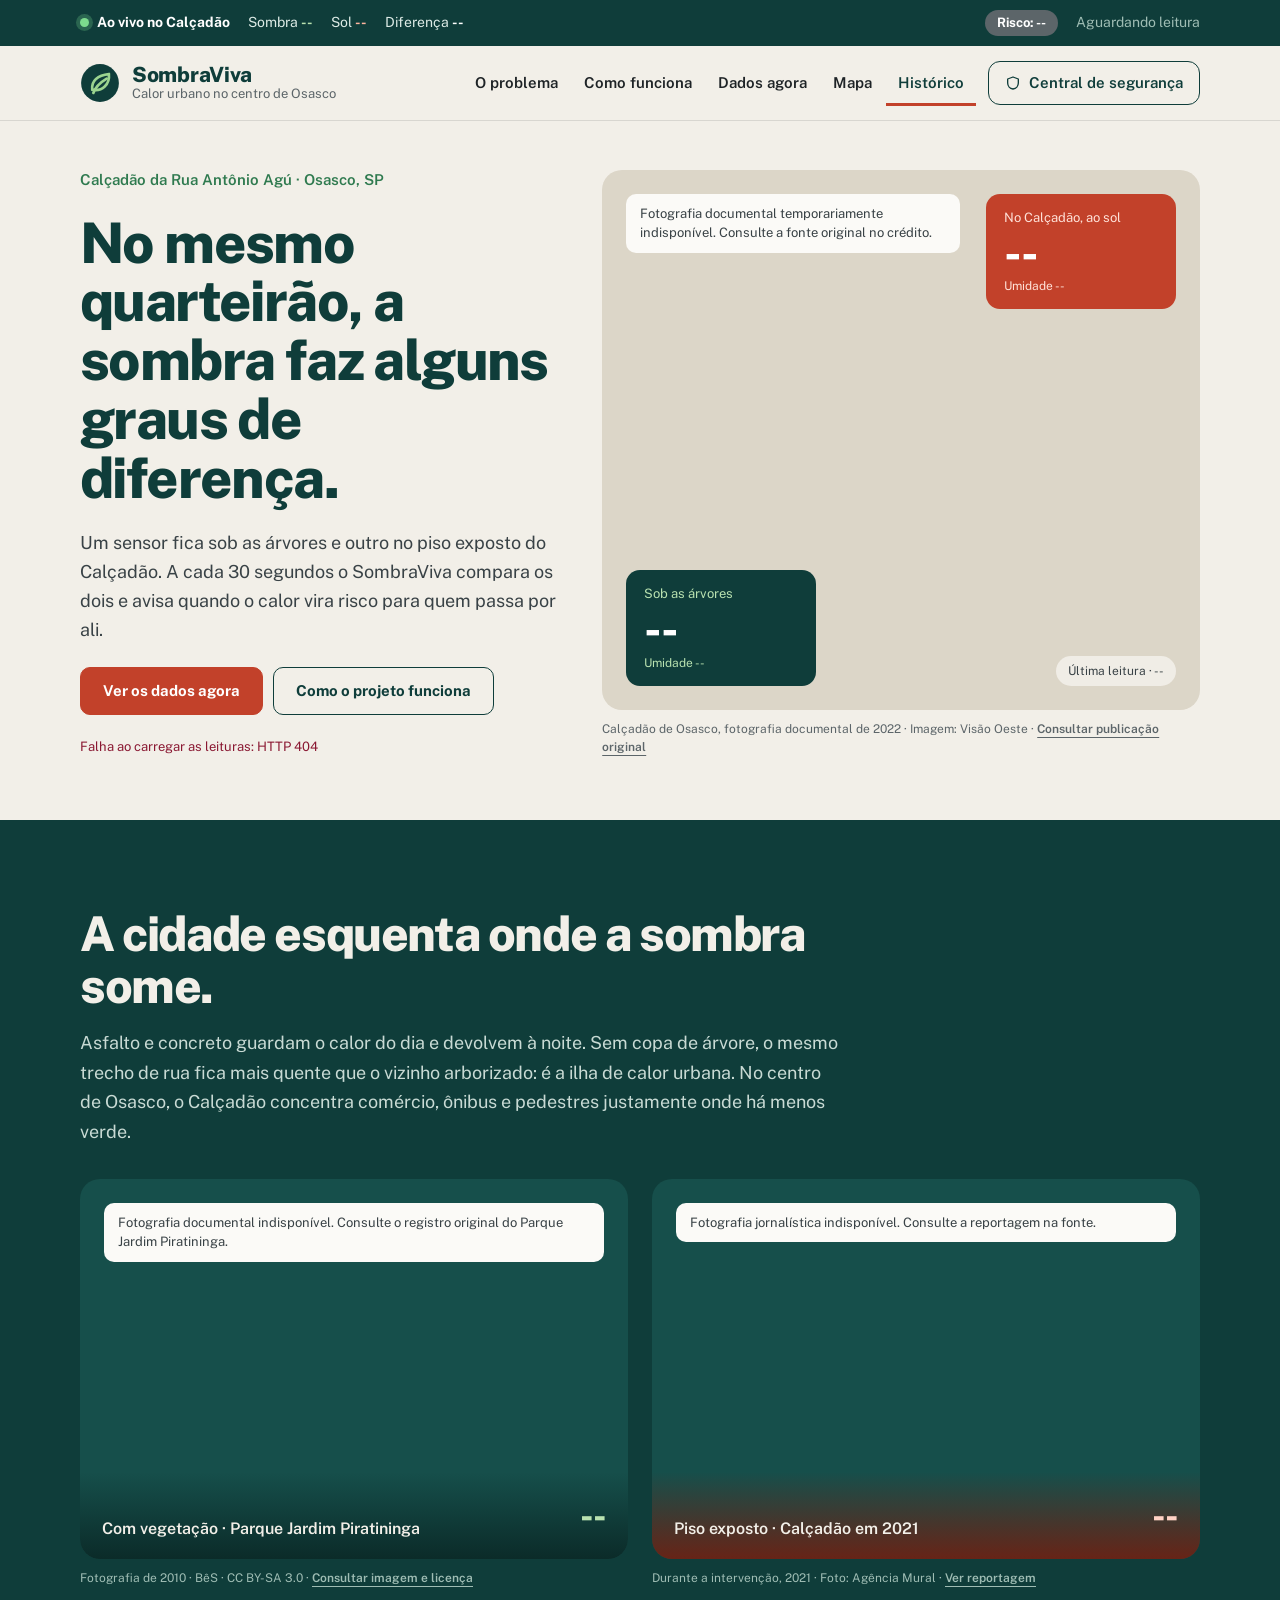
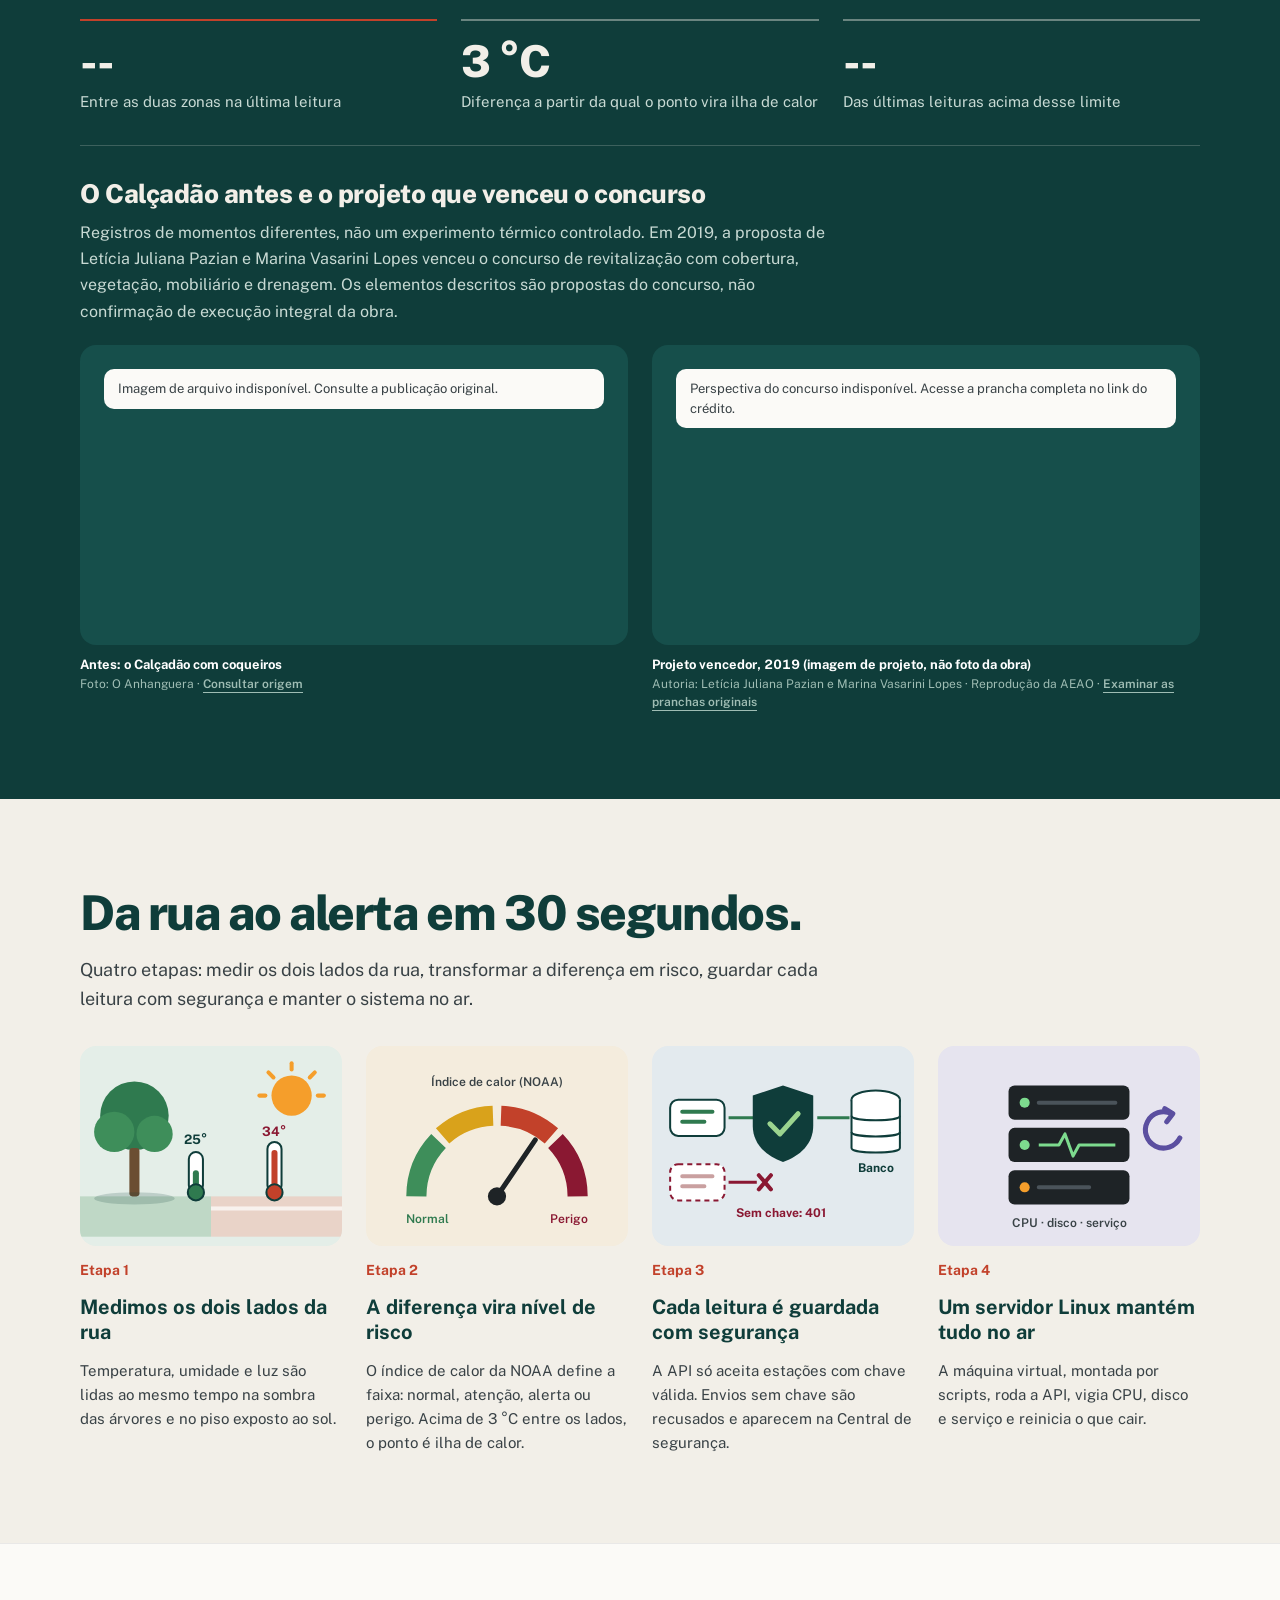
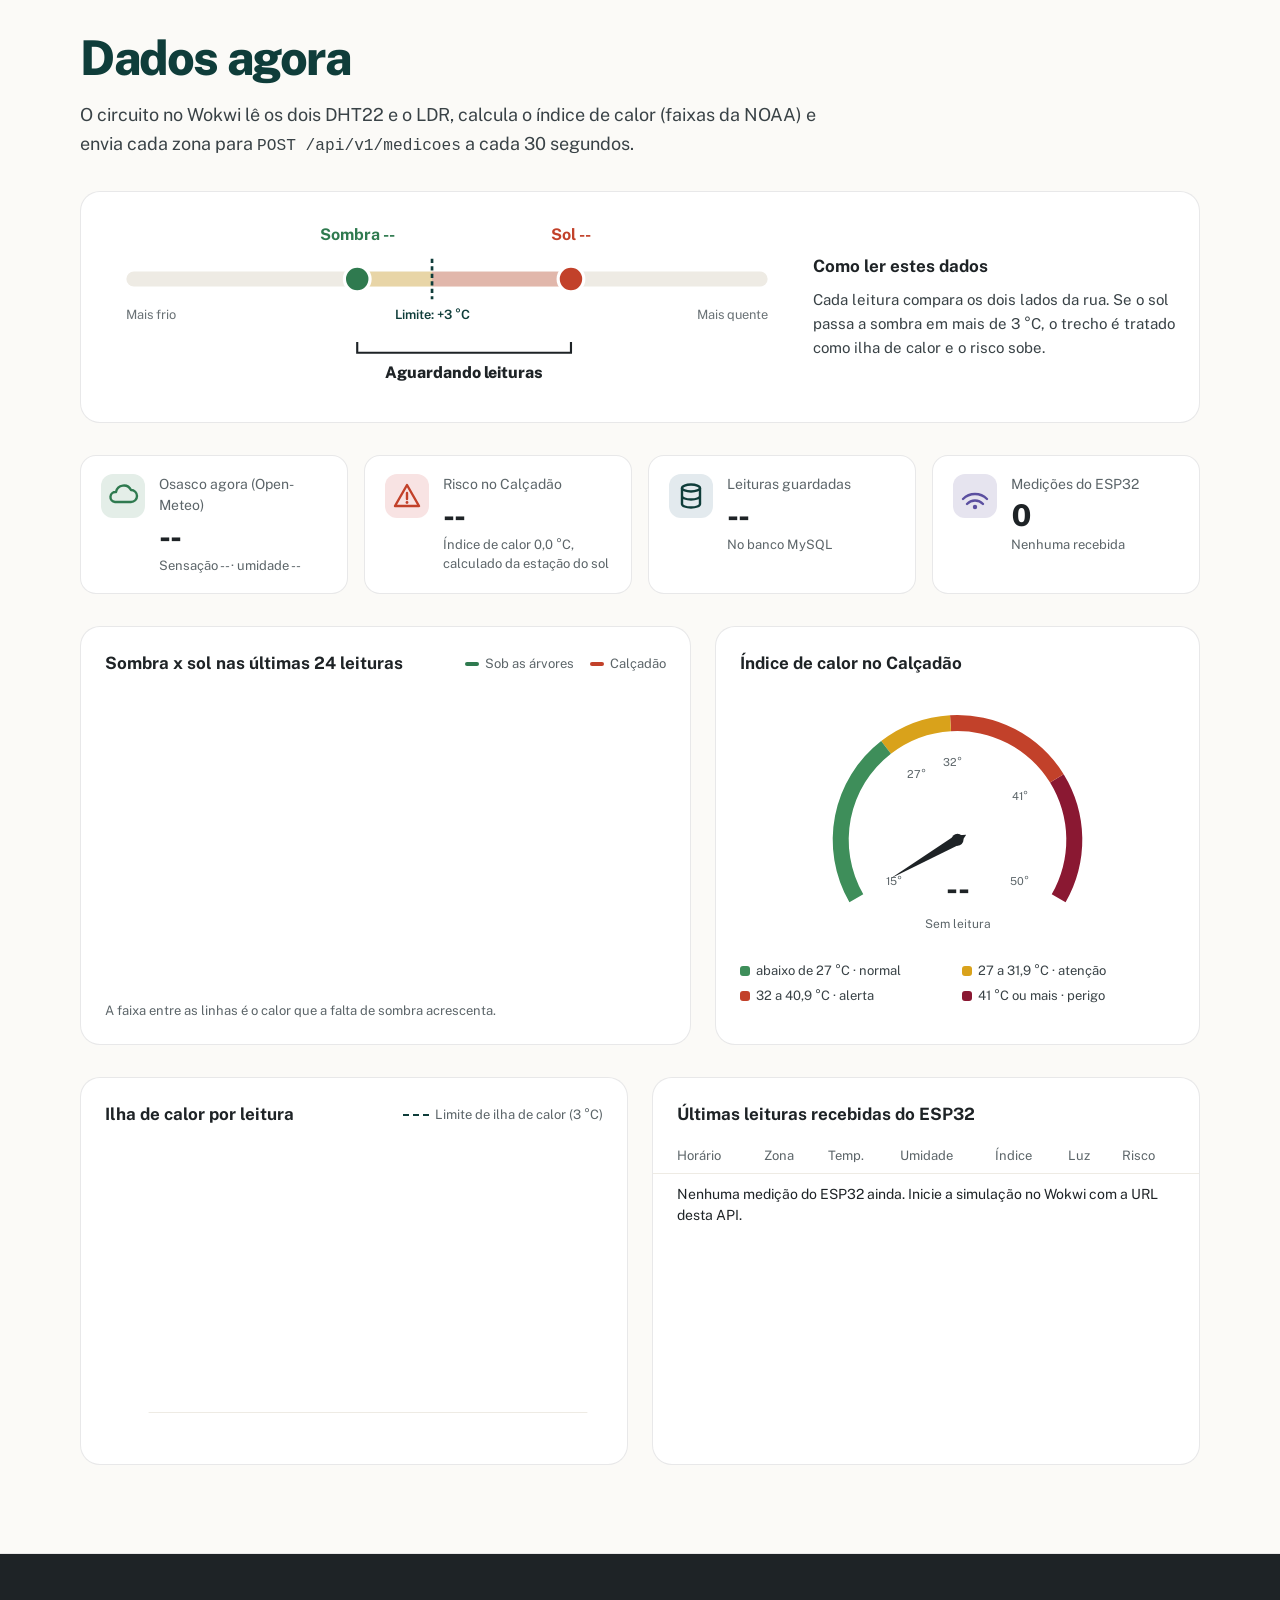
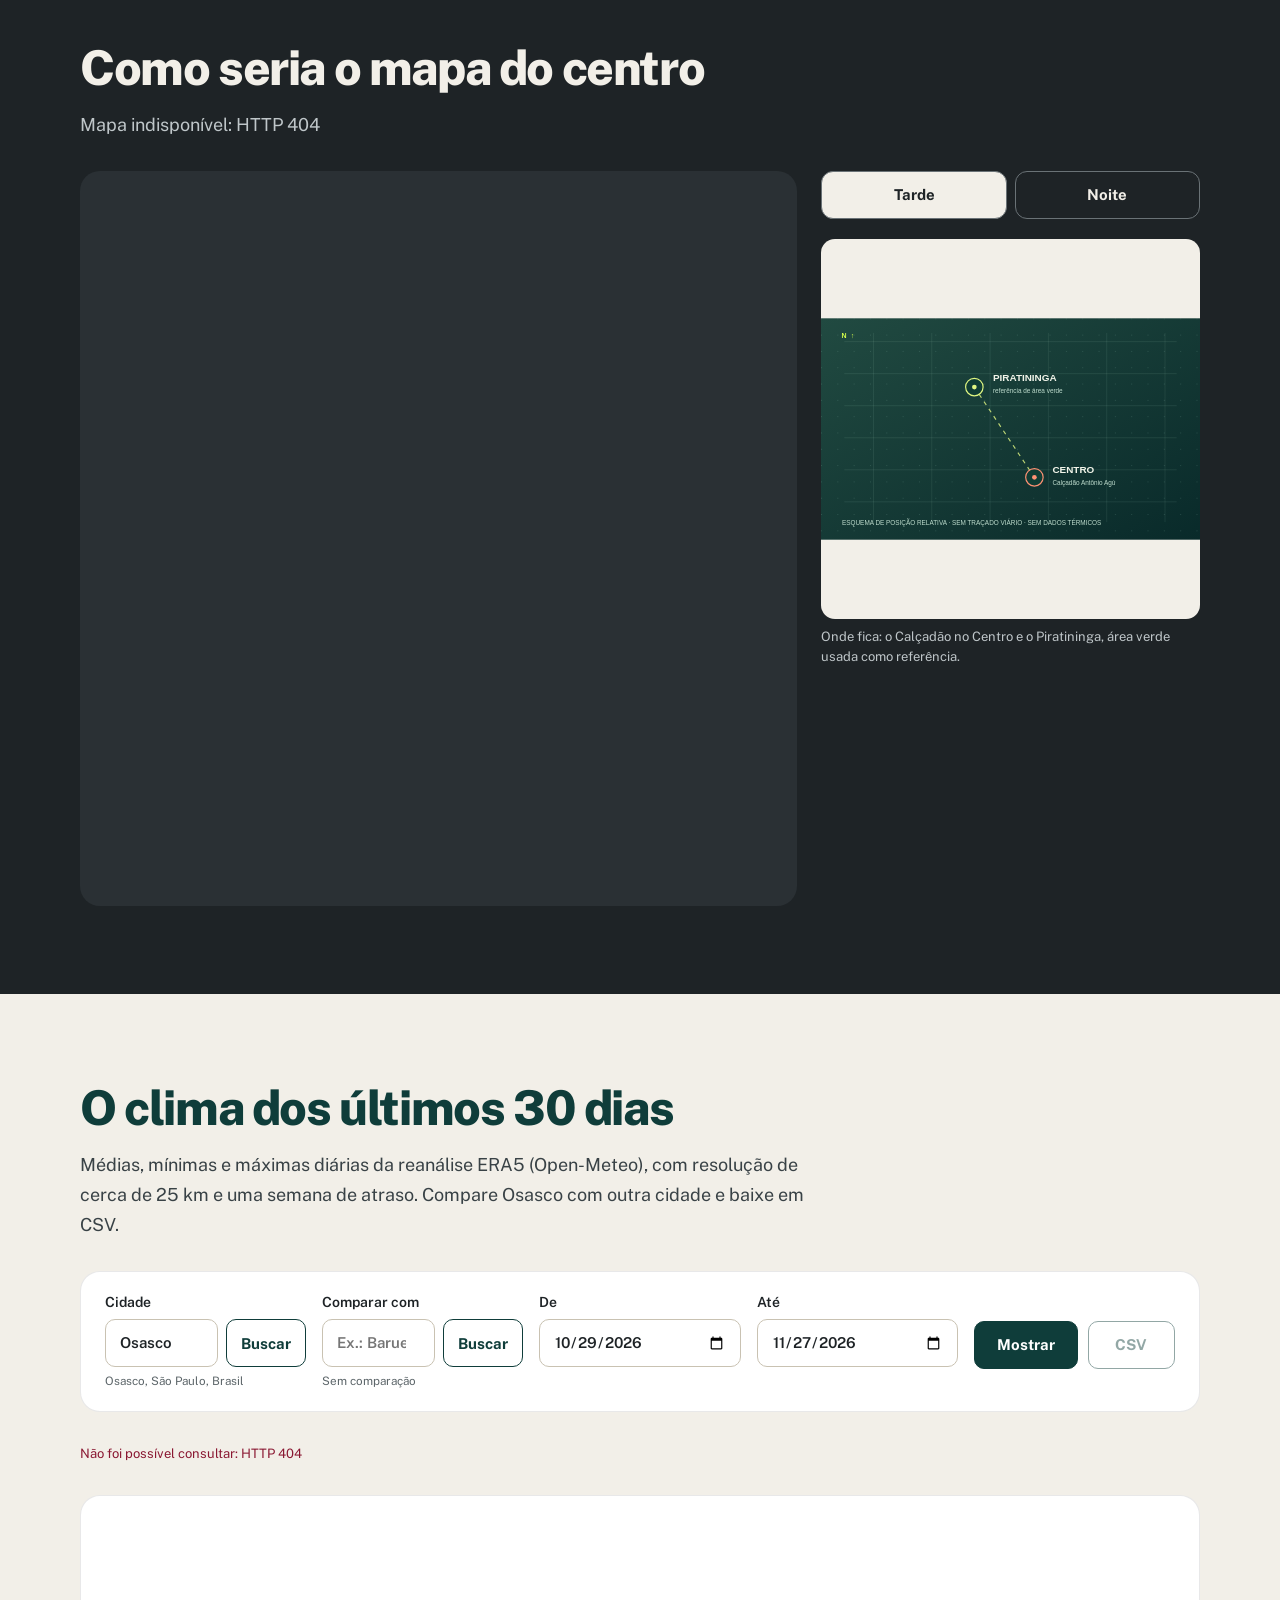
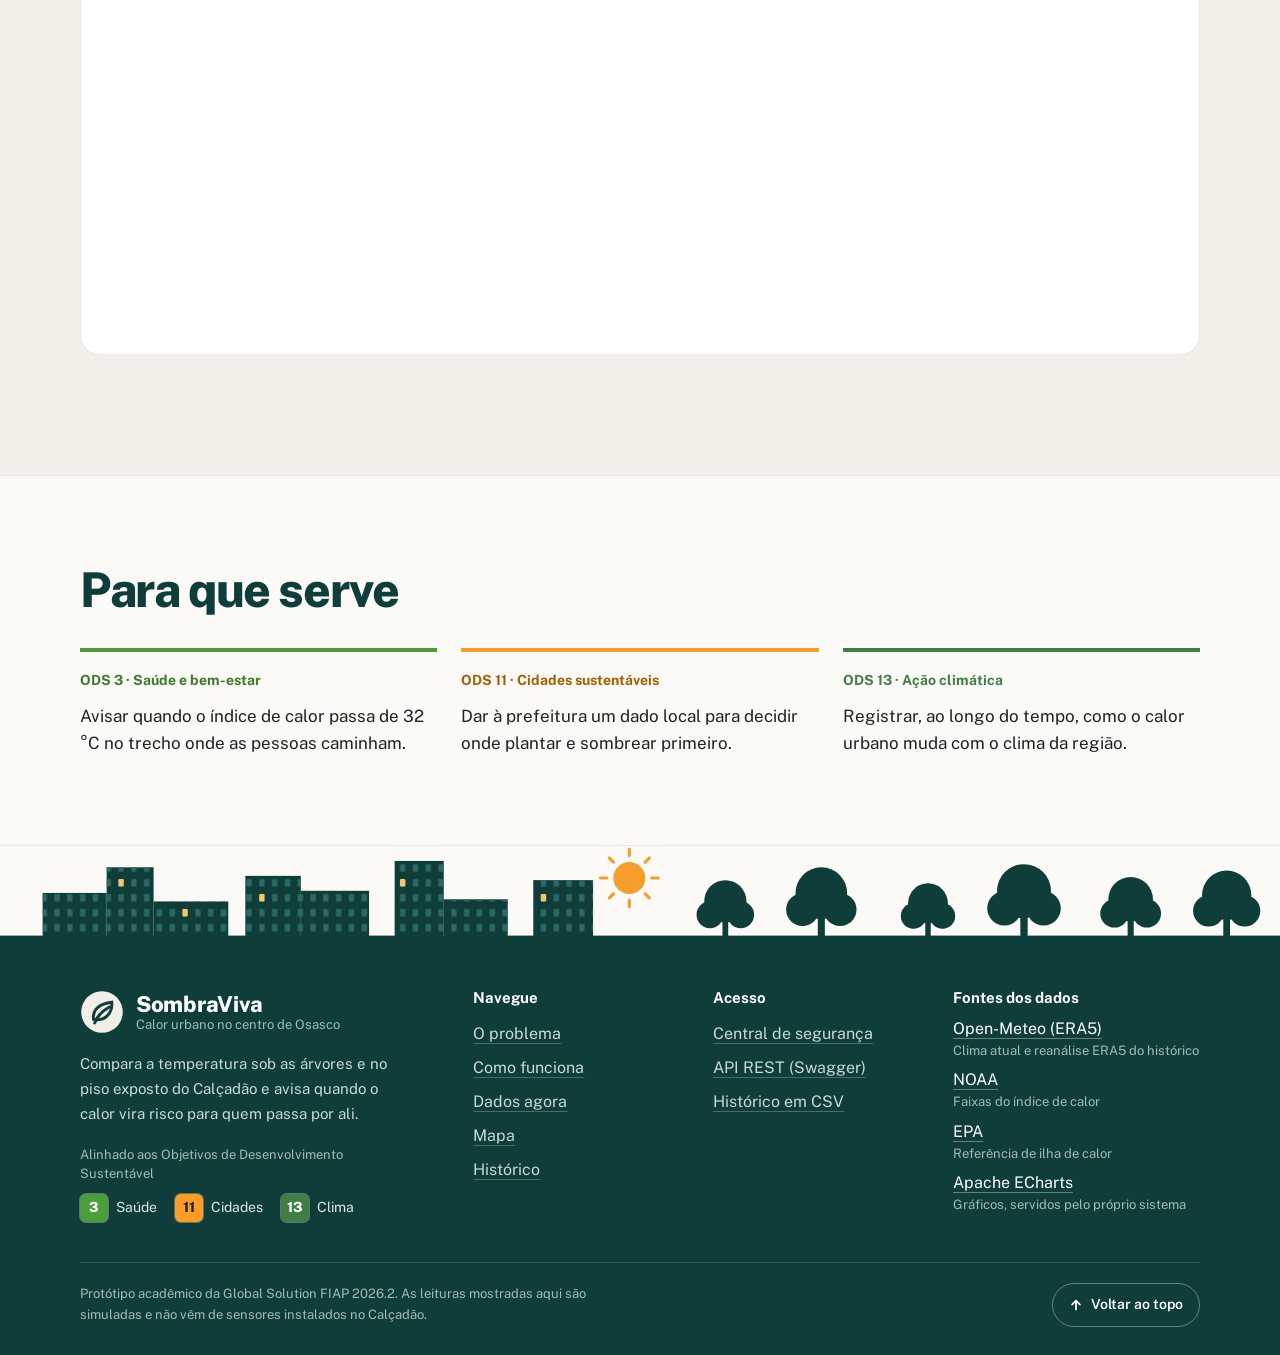
==== commit d58a7aea: "Volta as fotografias documentais originais do Calçadão O redesign tinha trocado as fotos reais por i" ====
--- a/static/index.html
+++ b/static/index.html
@@ -58,18 +58,22 @@
         <p id="data-notice" class="sv-notice" role="status">Carregando leituras…</p>
       </div>
       <figure class="sv-hero-figure">
-        <img src="/static/assets/cidade-conceitual.webp" alt="Ilustração de um quarteirão com árvores no canto inferior e calçada exposta ao sol no alto" width="900" height="900" />
-        <div class="sv-hero-card is-shade">
-          <span>Sob as árvores</span>
-          <strong id="temp-shade">--</strong>
-          <small id="hum-shade">Umidade --</small>
-        </div>
-        <div class="sv-hero-card is-sun">
-          <span>No Calçadão, ao sol</span>
-          <strong id="temp-sun">--</strong>
-          <small id="hum-sun">Umidade --</small>
-        </div>
-        <figcaption id="hero-updated">Última leitura · --</figcaption>
+        <div class="sv-hero-photo">
+          <img class="documentary-media" src="https://www.visaooeste.com.br/wp-content/uploads/2022/03/calcadao-osasco-1.jpg" data-credit-id="hero-photo-note" alt="Fotografia de 2022 do Calçadão de Osasco com a estrutura branca de cobertura, circulação e comércio da Rua Antônio Agú" width="1200" height="800" referrerpolicy="no-referrer" decoding="async" fetchpriority="high" />
+          <p class="sv-media-note" id="hero-photo-note" hidden role="status">Fotografia documental temporariamente indisponível. Consulte a fonte original no crédito.</p>
+          <div class="sv-hero-card is-shade">
+            <span>Sob as árvores</span>
+            <strong id="temp-shade">--</strong>
+            <small id="hum-shade">Umidade --</small>
+          </div>
+          <div class="sv-hero-card is-sun">
+            <span>No Calçadão, ao sol</span>
+            <strong id="temp-sun">--</strong>
+            <small id="hum-sun">Umidade --</small>
+          </div>
+          <span class="sv-hero-stamp" id="hero-updated">Última leitura · --</span>
+        </div>
+        <figcaption class="sv-credit">Calçadão de Osasco, fotografia documental de 2022 · Imagem: Visão Oeste · <a href="https://visaooeste.com.br/osasco-recebe-programa-cidadania-itinerante/" target="_blank" rel="noopener noreferrer">Consultar publicação original</a></figcaption>
       </figure>
     </section>
 
@@ -81,12 +85,20 @@
         </div>
         <div class="sv-duo">
           <figure class="sv-duo-item is-shade">
-            <img src="/static/assets/paisagem-conceitual.webp" alt="Gramado e árvores altas sob céu azul" width="1672" height="941" loading="lazy" />
-            <figcaption><span>Com vegetação</span><strong id="prob-shade">--</strong></figcaption>
+            <div class="sv-duo-photo">
+              <img class="documentary-media" src="https://upload.wikimedia.org/wikipedia/commons/thumb/b/ba/Parque_Ecol%C3%B3gico_Jardim_Piratininga_-_panoramio.jpg/1024px-Parque_Ecol%C3%B3gico_Jardim_Piratininga_-_panoramio.jpg" data-credit-id="park-photo-note" alt="Fotografia documental do Parque Ecológico Jardim Piratininga, Osasco, registrada em 2010" width="1024" height="680" loading="lazy" decoding="async" referrerpolicy="no-referrer" />
+              <p class="sv-media-note" id="park-photo-note" hidden role="status">Fotografia documental indisponível. Consulte o registro original do Parque Jardim Piratininga.</p>
+              <div class="sv-duo-label"><span>Com vegetação · Parque Jardim Piratininga</span><strong id="prob-shade">--</strong></div>
+            </div>
+            <figcaption class="sv-credit">Fotografia de 2010 · BêS · CC BY-SA 3.0 · <a href="https://commons.wikimedia.org/wiki/File:Parque_Ecol%C3%B3gico_Jardim_Piratininga_-_panoramio.jpg" target="_blank" rel="noopener noreferrer">Consultar imagem e licença</a></figcaption>
           </figure>
           <figure class="sv-duo-item is-sun">
-            <img src="/static/assets/cidade-ilustrativa.webp" alt="Ilustração de cruzamento com calçada clara exposta ao sol" width="900" height="900" loading="lazy" />
-            <figcaption><span>Piso exposto</span><strong id="prob-sun">--</strong></figcaption>
+            <div class="sv-duo-photo">
+              <img class="documentary-media" src="https://agenciamural.org.br/wp-content/uploads/2021/12/IMG-20211206-WA0045-1024x755.jpg" data-credit-id="after-photo-note" alt="Fotografia de 2021 do Calçadão de Osasco durante a revitalização, sem os coqueiros, com estruturas de cobertura e lojas no entorno" width="1024" height="755" loading="lazy" decoding="async" referrerpolicy="no-referrer" />
+              <p class="sv-media-note" id="after-photo-note" hidden role="status">Fotografia jornalística indisponível. Consulte a reportagem na fonte.</p>
+              <div class="sv-duo-label"><span>Piso exposto · Calçadão em 2021</span><strong id="prob-sun">--</strong></div>
+            </div>
+            <figcaption class="sv-credit">Durante a intervenção, 2021 · Foto: Agência Mural · <a href="https://agenciamural.org.br/calcadao-de-osasco-perde-coqueiros-e-divide-opiniao-de-moradores/" target="_blank" rel="noopener noreferrer">Ver reportagem</a></figcaption>
           </figure>
         </div>
         <dl class="sv-facts">
@@ -94,6 +106,28 @@
           <div><dt>Diferença a partir da qual o ponto vira ilha de calor</dt><dd>3 °C</dd></div>
           <div><dt>Das últimas leituras acima desse limite</dt><dd id="prob-over">--</dd></div>
         </dl>
+        <div class="sv-archive" aria-labelledby="archive-title">
+          <div class="sv-archive-head">
+            <h3 id="archive-title">O Calçadão antes e o projeto que venceu o concurso</h3>
+            <p>Registros de momentos diferentes, não um experimento térmico controlado. Em 2019, a proposta de Letícia Juliana Pazian e Marina Vasarini Lopes venceu o concurso de revitalização com cobertura, vegetação, mobiliário e drenagem. Os elementos descritos são propostas do concurso, não confirmação de execução integral da obra.</p>
+          </div>
+          <div class="sv-archive-grid">
+            <figure>
+              <div class="sv-archive-photo">
+                <img class="documentary-media" src="https://www.oanhanguera.com.br/arquivos_personalizados/gera_foto/noticias_conteudo_destacado/arquivos_personalizados/uploads/noticias/fotos/caladao_de_Osasco_5da3247be10c4.jpg" data-credit-id="before-photo-note" alt="Fotografia histórica do Calçadão de Osasco antes da reforma, com coqueiros, lojas e pessoas caminhando" width="950" height="950" loading="lazy" decoding="async" referrerpolicy="no-referrer" />
+                <p class="sv-media-note" id="before-photo-note" hidden role="status">Imagem de arquivo indisponível. Consulte a publicação original.</p>
+              </div>
+              <figcaption class="sv-credit"><strong>Antes: o Calçadão com coqueiros</strong> Foto: O Anhanguera · <a href="https://www.oanhanguera.com.br/noticias/479-calcadao-de-osasco-sera-revitalizado-coberto-e-funcionara-24h" target="_blank" rel="noopener noreferrer">Consultar origem</a></figcaption>
+            </figure>
+            <figure>
+              <div class="sv-archive-photo">
+                <img class="documentary-media" src="https://www.aeaosasco.org.br/wp-content/uploads/2019/10/IMAGEM-03-1024x556.jpg" data-credit-id="competition-photo-note" alt="Perspectiva arquitetônica de 2019 do projeto vencedor do Calçadão de Osasco, com praças arborizadas, assentos, pessoas e uma cobertura metálica branca" width="1024" height="556" loading="lazy" decoding="async" referrerpolicy="no-referrer" />
+                <p class="sv-media-note" id="competition-photo-note" hidden role="status">Perspectiva do concurso indisponível. Acesse a prancha completa no link do crédito.</p>
+              </div>
+              <figcaption class="sv-credit"><strong>Projeto vencedor, 2019 (imagem de projeto, não foto da obra)</strong> Autoria: Letícia Juliana Pazian e Marina Vasarini Lopes · Reprodução da AEAO · <a href="https://www.aeaosasco.org.br/wp-content/uploads/2019/12/concurso_revitalizacao_osasco.pdf" target="_blank" rel="noopener noreferrer">Examinar as pranchas originais</a></figcaption>
+            </figure>
+          </div>
+        </div>
       </div>
     </section>
 
@@ -379,6 +413,7 @@
 
   <script src="/static/vendor/echarts.min.js?v=5.6.0" defer></script>
   <script src="/static/navigation.js?v=20261118.3" defer></script>
+  <script src="/static/media.js?v=20261118.3" defer></script>
   <script src="/static/dashboard.js?v=20261118.3" defer></script>
 </body>
 </html>
--- a/static/public-bundle.css
+++ b/static/public-bundle.css
@@ -206,8 +206,9 @@
 .sv-notice { font-size: 13px; color: var(--ink-3); }
 .sv-notice.is-demo { color: #7A4D00; }
 .sv-notice.is-error { color: var(--wine); }
-.sv-hero-figure { flex: 1.25 1 520px; min-width: 0; position: relative; height: 540px; border-radius: 20px; overflow: hidden; background: #DCD6C8; }
-.sv-hero-figure img { position: absolute; inset: 0; width: 100%; height: 100%; object-fit: cover; object-position: center 40%; }
+.sv-hero-figure { flex: 1.25 1 520px; min-width: 0; display: flex; flex-direction: column; gap: 10px; }
+.sv-hero-photo { position: relative; height: 540px; border-radius: 20px; overflow: hidden; background: #DCD6C8; }
+.sv-hero-photo img { position: absolute; inset: 0; width: 100%; height: 100%; object-fit: cover; object-position: center 45%; }
 .sv-hero-card { position: absolute; border-radius: 14px; padding: 14px 18px; display: flex; flex-direction: column; gap: 2px; min-width: 190px; color: #fff; }
 .sv-hero-card span { font-size: 13px; }
 .sv-hero-card strong { font-size: 44px; font-weight: 800; letter-spacing: -1px; line-height: 1.05; }
@@ -216,21 +217,37 @@
 .sv-hero-card.is-shade span, .sv-hero-card.is-shade small { color: var(--mint); }
 .sv-hero-card.is-sun { right: 24px; top: 24px; background: var(--brick); }
 .sv-hero-card.is-sun span, .sv-hero-card.is-sun small { color: #FFE1D8; }
-.sv-hero-figure figcaption { position: absolute; right: 24px; bottom: 24px; background: rgba(242,239,232,.94); color: var(--ink-2); font-size: 12px; padding: 6px 12px; border-radius: 999px; }
+.sv-hero-stamp { position: absolute; right: 24px; bottom: 24px; background: rgba(242,239,232,.94); color: var(--ink-2); font-size: 12px; padding: 6px 12px; border-radius: 999px; }
+
+/* Fotografias documentais: crédito sempre visível e aviso legível se a fonte externa cair */
+.sv-credit { font-size: 12px; line-height: 1.5; color: var(--ink-3); }
+.sv-credit a { color: inherit; font-weight: 600; }
+.sv-credit strong { display: block; color: var(--ink); font-size: 13px; }
+.sv-band-dark .sv-credit { color: var(--on-green-2); }
+.sv-band-dark .sv-credit strong { color: #fff; }
+.sv-hero-photo .sv-media-note { right: 240px; }
+.sv-media-note { position: absolute; left: 24px; right: 24px; top: 24px; background: var(--paper); color: var(--ink-2); font-size: 13px; padding: 10px 14px; border-radius: 10px; }
 
 /* O problema */
 .sv-duo { display: flex; flex-wrap: wrap; gap: 24px; }
-.sv-duo-item { flex: 1 1 380px; min-width: 0; position: relative; height: 380px; border-radius: 20px; overflow: hidden; }
-.sv-duo-item img { position: absolute; inset: 0; width: 100%; height: 100%; object-fit: cover; }
-.sv-duo-item.is-shade img { object-position: 70% center; }
-.sv-duo-item.is-sun img { object-position: center 30%; }
-.sv-duo-item figcaption { position: absolute; left: 0; right: 0; bottom: 0; padding: 18px 22px; display: flex; align-items: flex-end; justify-content: space-between; gap: 12px; }
-.sv-duo-item.is-shade figcaption { background: linear-gradient(0deg, rgba(10,40,38,.92), rgba(10,40,38,0)); }
-.sv-duo-item.is-sun figcaption { background: linear-gradient(0deg, rgba(110,32,18,.92), rgba(110,32,18,0)); }
+.sv-duo-item { flex: 1 1 380px; min-width: 0; display: flex; flex-direction: column; gap: 10px; }
+.sv-duo-photo { position: relative; height: 380px; border-radius: 20px; overflow: hidden; background: #164F4B; }
+.sv-duo-photo img { position: absolute; inset: 0; width: 100%; height: 100%; object-fit: cover; }
+.sv-duo-label { position: absolute; left: 0; right: 0; bottom: 0; padding: 18px 22px; display: flex; align-items: flex-end; justify-content: space-between; gap: 12px; }
+.sv-duo-item.is-shade .sv-duo-label { background: linear-gradient(0deg, rgba(10,40,38,.92), rgba(10,40,38,0)); }
+.sv-duo-item.is-sun .sv-duo-label { background: linear-gradient(0deg, rgba(110,32,18,.92), rgba(110,32,18,0)); }
 .sv-duo-item span { font-size: 16px; font-weight: 600; }
 .sv-duo-item strong { font-size: 34px; font-weight: 800; letter-spacing: -.8px; }
 .sv-duo-item.is-shade strong { color: var(--mint); }
 .sv-duo-item.is-sun strong { color: #FFD2C5; }
+.sv-archive { display: flex; flex-direction: column; gap: 20px; border-top: 1px solid rgba(242,239,232,.2); padding-top: 32px; }
+.sv-archive-head { display: flex; flex-direction: column; gap: 10px; max-width: 760px; }
+.sv-archive-head h3 { font-size: 26px; line-height: 1.2; letter-spacing: -.5px; }
+.sv-archive-head p { font-size: 16px; line-height: 1.65; color: var(--on-green); }
+.sv-archive-grid { display: grid; grid-template-columns: repeat(auto-fit, minmax(320px, 1fr)); gap: 24px; }
+.sv-archive-grid figure { display: flex; flex-direction: column; gap: 10px; }
+.sv-archive-photo { position: relative; height: 300px; border-radius: 16px; overflow: hidden; background: #164F4B; }
+.sv-archive-photo img { position: absolute; inset: 0; width: 100%; height: 100%; object-fit: cover; }
 .sv-facts { display: grid; grid-template-columns: repeat(auto-fit, minmax(240px, 1fr)); gap: 24px; }
 .sv-facts div { display: flex; flex-direction: column-reverse; gap: 6px; border-top: 2px solid rgba(242,239,232,.4); padding-top: 16px; }
 .sv-facts div.is-hot { border-top-color: var(--brick); }
@@ -317,10 +334,11 @@
   .sv-section { padding-top: 56px; padding-bottom: 56px; }
   .sv-hero h1 { font-size: 38px; letter-spacing: -1px; }
   .sv-section-head h2, .sv-purpose h2 { font-size: 34px; letter-spacing: -.8px; }
-  .sv-hero-figure { height: 420px; }
+  .sv-hero-photo { height: 420px; }
+  .sv-duo-photo, .sv-archive-photo { height: 280px; }
   .sv-hero-card { min-width: 0; padding: 10px 14px; }
   .sv-hero-card strong { font-size: 32px; }
-  .sv-hero-figure figcaption { display: none; }
+  .sv-hero-stamp { display: none; }
   .sv-facts dd { font-size: 34px; }
   .sv-chart-heatmap { height: 340px; }
 }
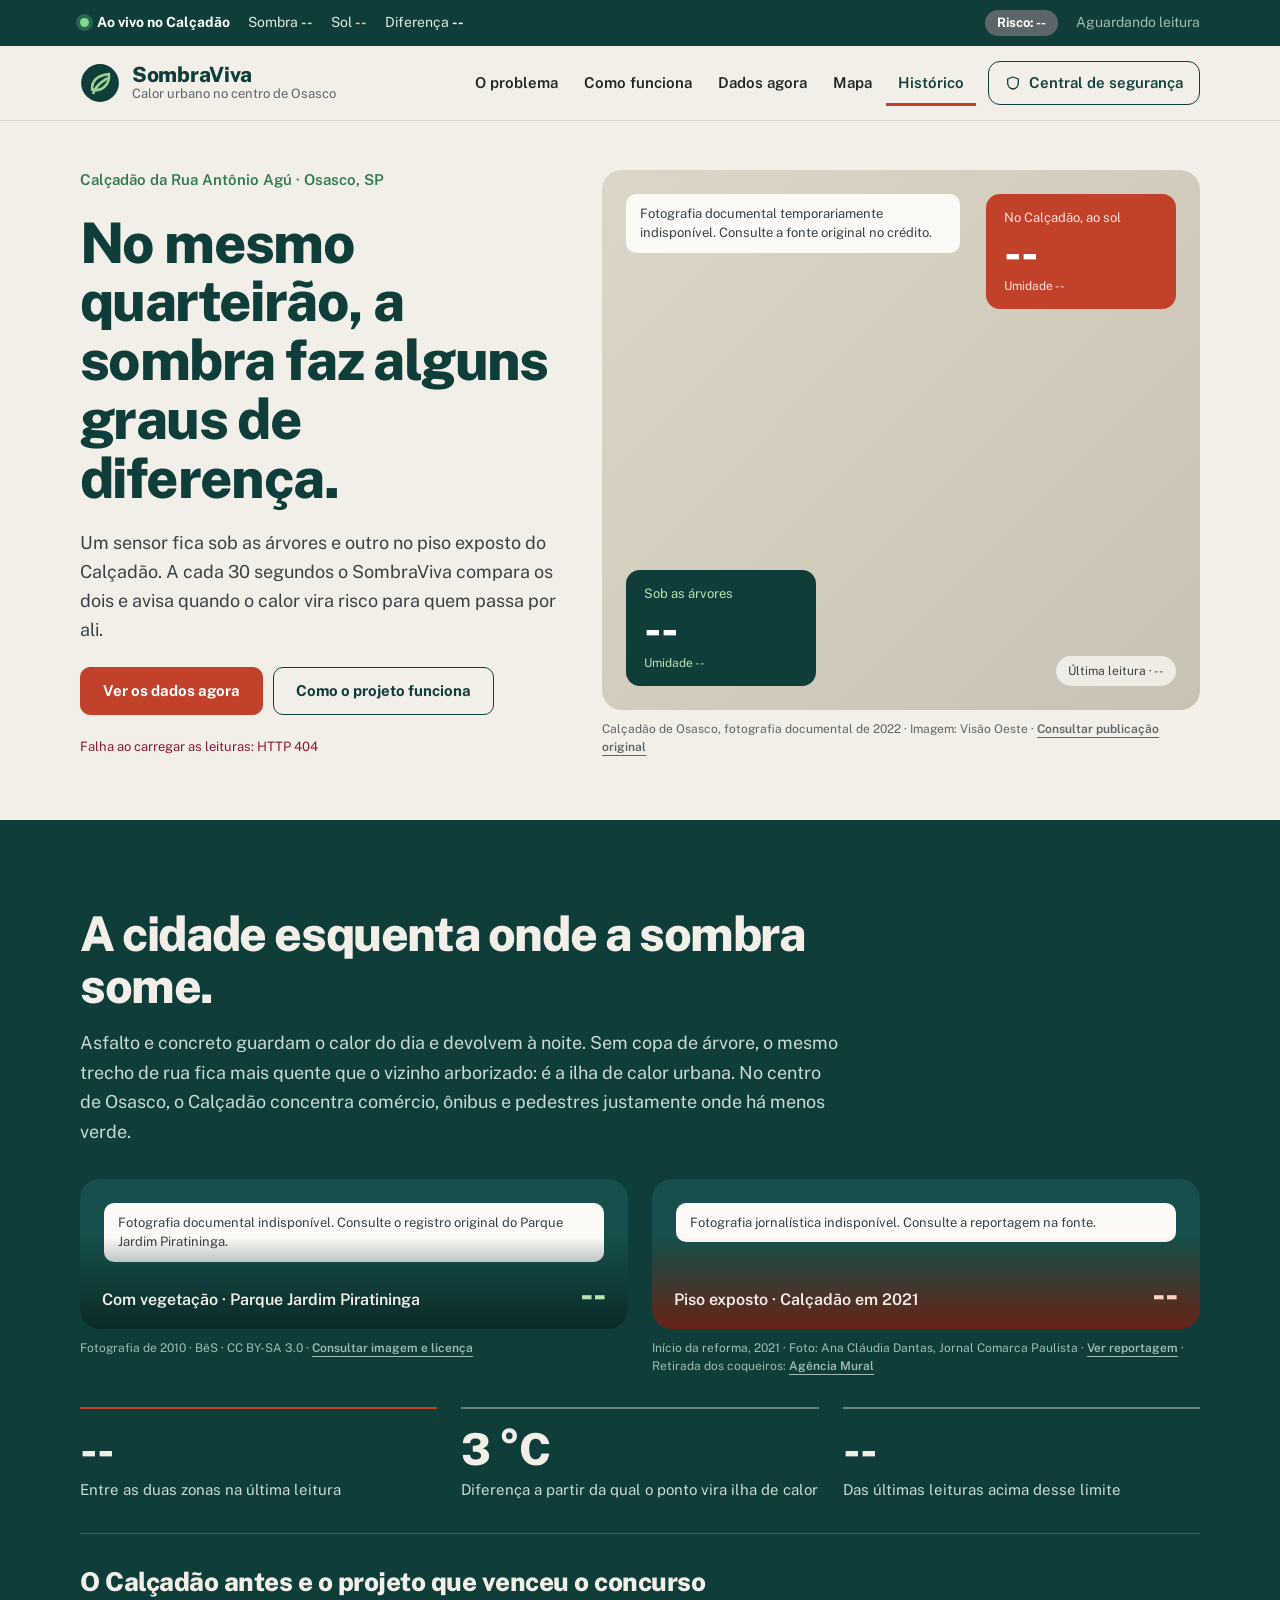
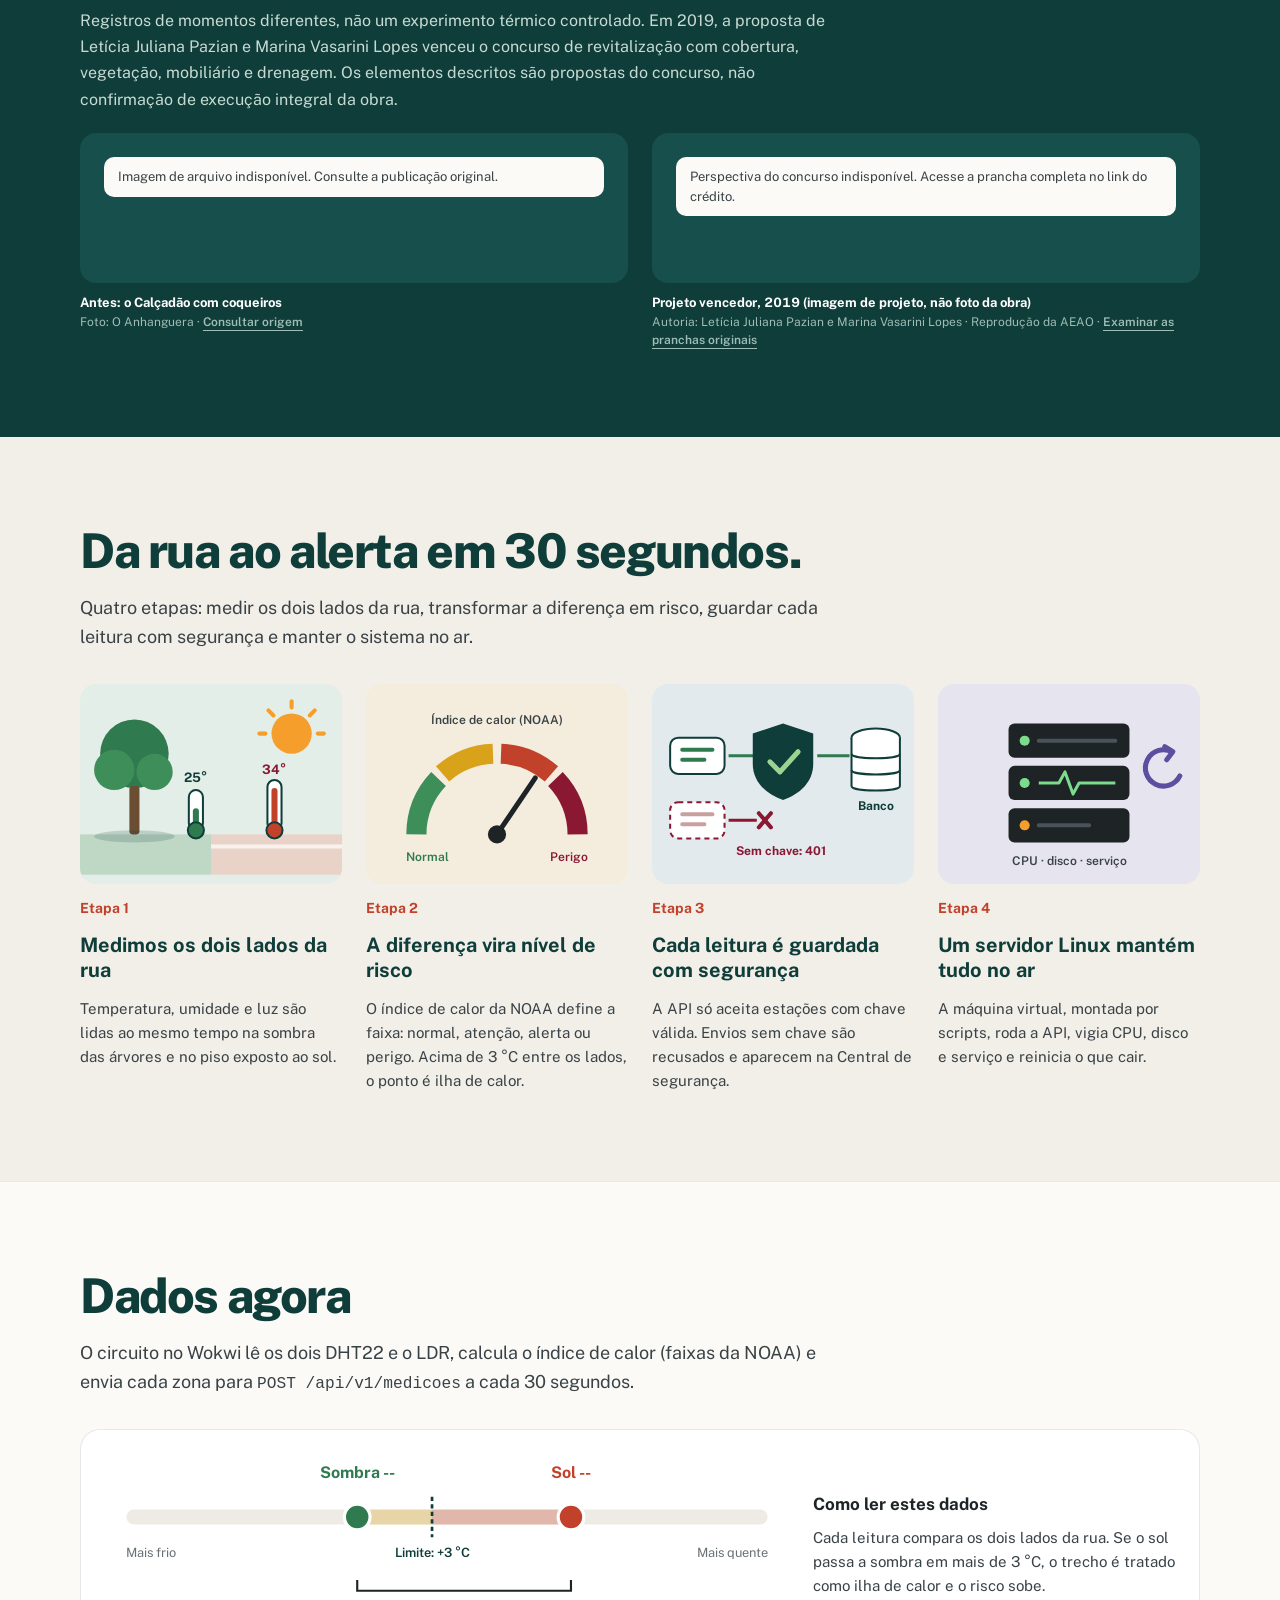
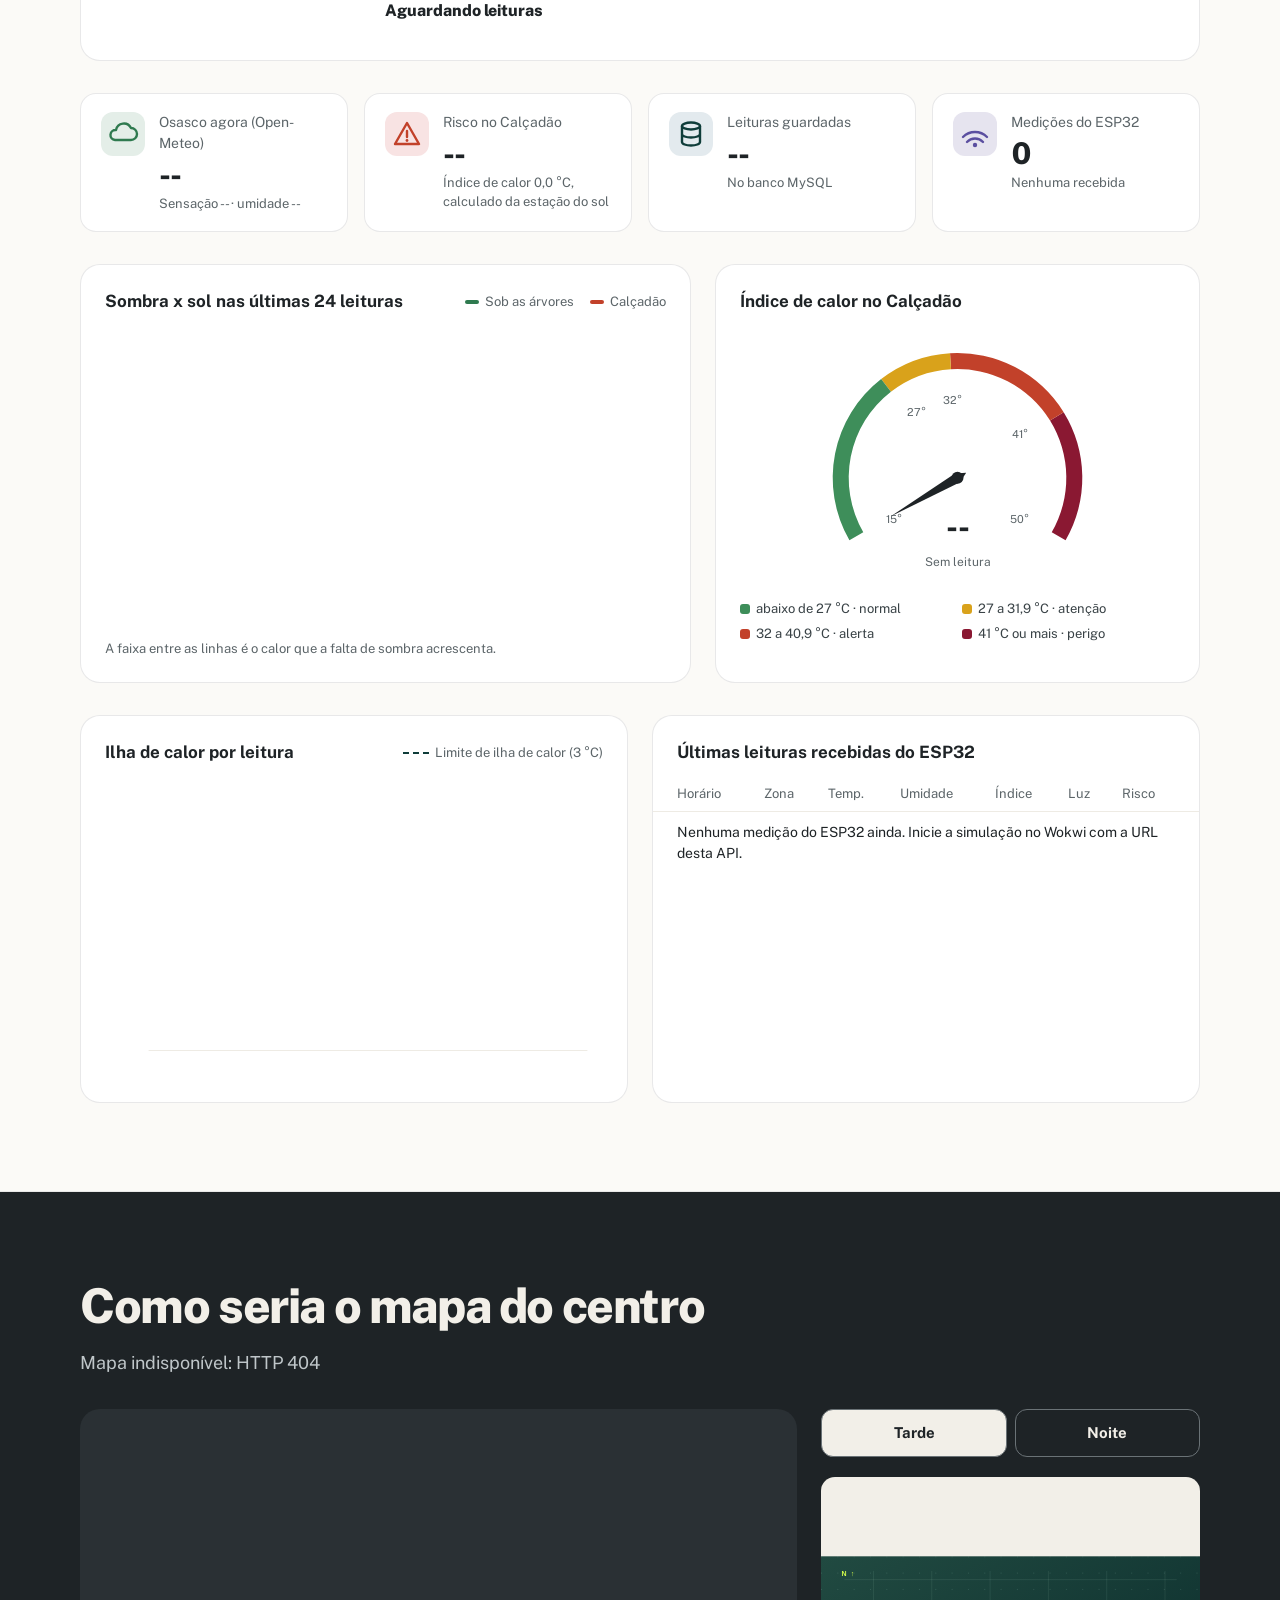
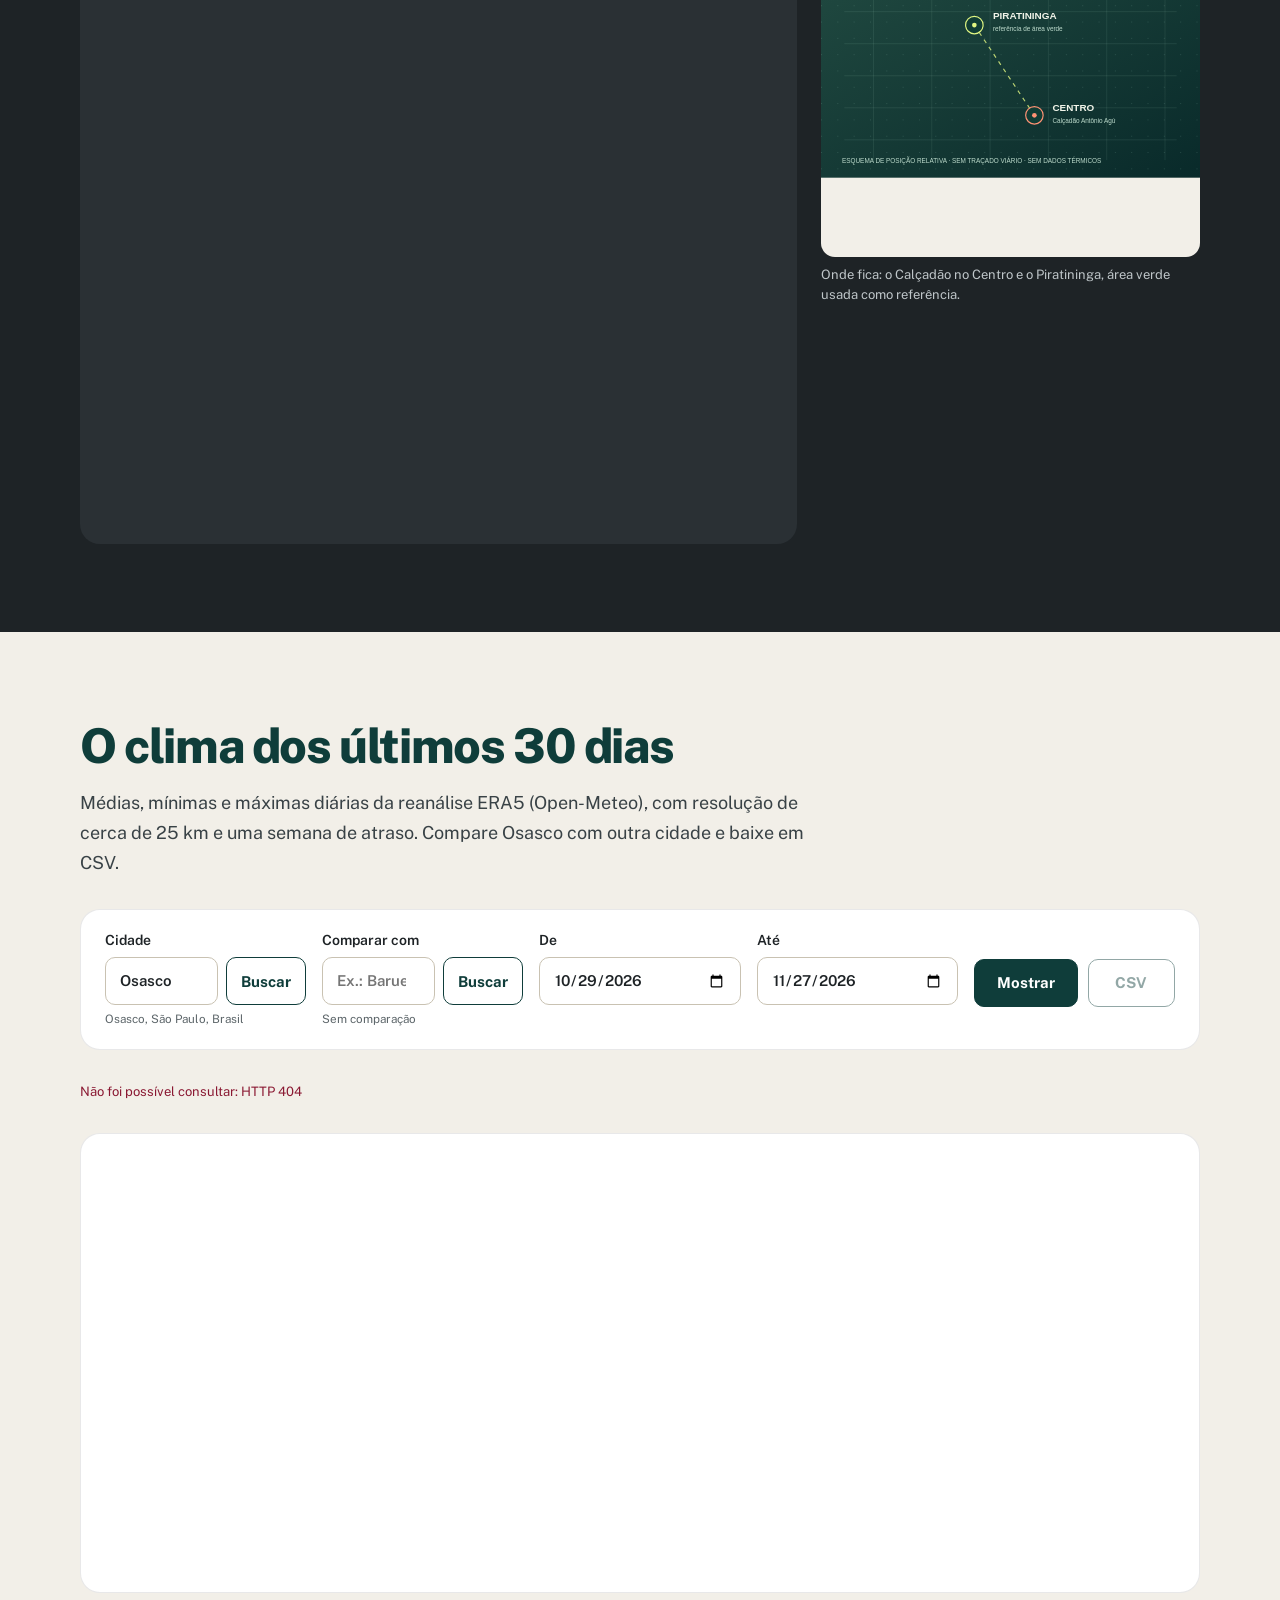
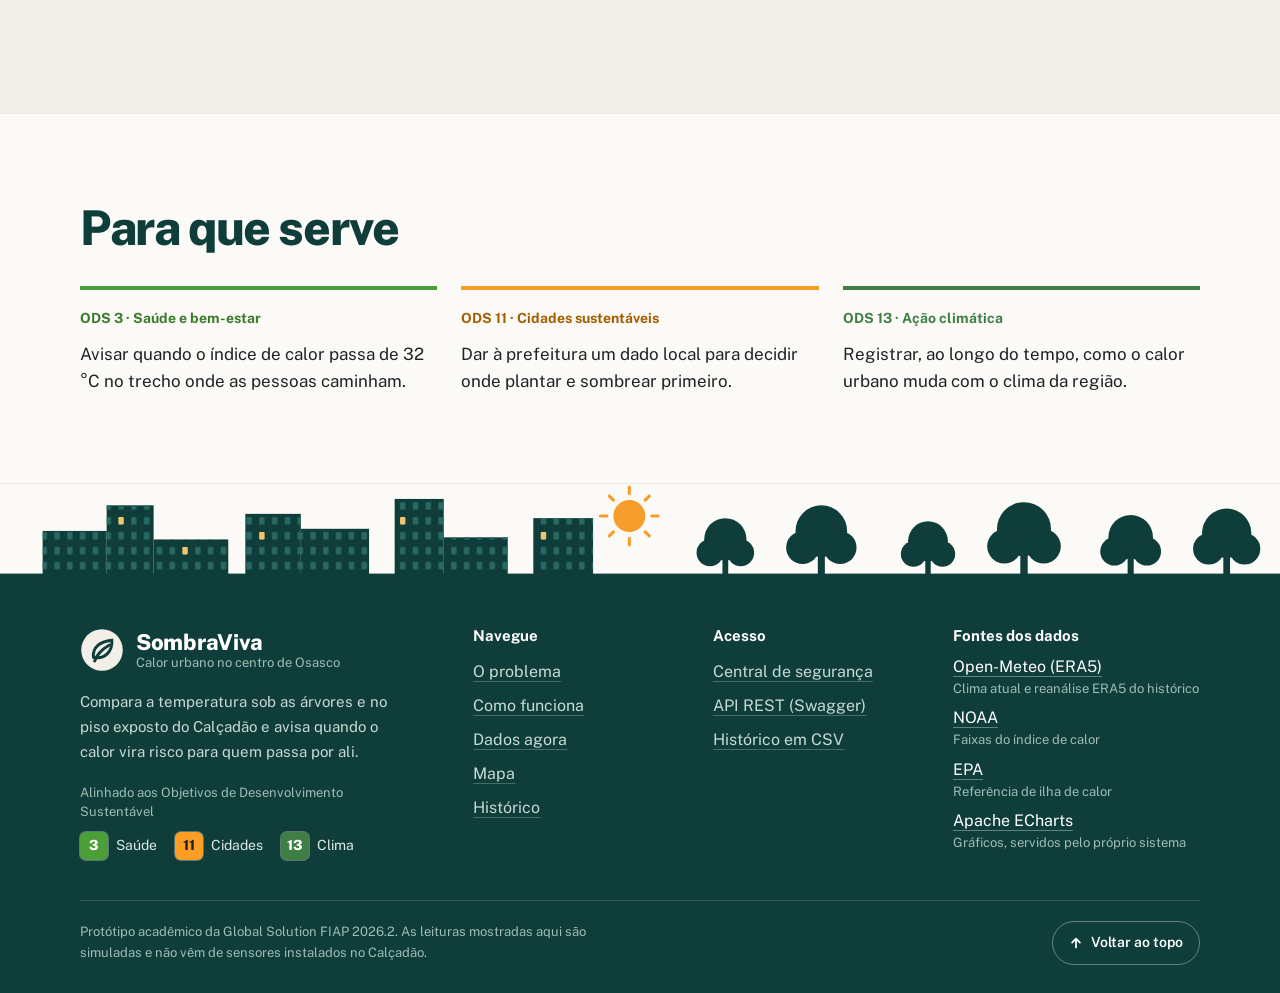
==== commit 9293fbfb: "Corrige as fotos que não carregavam, ajusta o layout e adiciona animações de entrada - Parque Pirati" ====
--- a/static/index.html
+++ b/static/index.html
@@ -86,7 +86,7 @@
         <div class="sv-duo">
           <figure class="sv-duo-item is-shade">
             <div class="sv-duo-photo">
-              <img class="documentary-media" src="https://upload.wikimedia.org/wikipedia/commons/thumb/b/ba/Parque_Ecol%C3%B3gico_Jardim_Piratininga_-_panoramio.jpg/1024px-Parque_Ecol%C3%B3gico_Jardim_Piratininga_-_panoramio.jpg" data-credit-id="park-photo-note" alt="Fotografia documental do Parque Ecológico Jardim Piratininga, Osasco, registrada em 2010" width="1024" height="680" loading="lazy" decoding="async" referrerpolicy="no-referrer" />
+              <img class="documentary-media" src="https://upload.wikimedia.org/wikipedia/commons/thumb/b/ba/Parque_Ecol%C3%B3gico_Jardim_Piratininga_-_panoramio.jpg/1280px-Parque_Ecol%C3%B3gico_Jardim_Piratininga_-_panoramio.jpg" data-credit-id="park-photo-note" alt="Fotografia documental do Parque Ecológico Jardim Piratininga, Osasco, registrada em 2010" width="1280" height="959" loading="lazy" decoding="async" referrerpolicy="no-referrer" />
               <p class="sv-media-note" id="park-photo-note" hidden role="status">Fotografia documental indisponível. Consulte o registro original do Parque Jardim Piratininga.</p>
               <div class="sv-duo-label"><span>Com vegetação · Parque Jardim Piratininga</span><strong id="prob-shade">--</strong></div>
             </div>
@@ -94,11 +94,11 @@
           </figure>
           <figure class="sv-duo-item is-sun">
             <div class="sv-duo-photo">
-              <img class="documentary-media" src="https://agenciamural.org.br/wp-content/uploads/2021/12/IMG-20211206-WA0045-1024x755.jpg" data-credit-id="after-photo-note" alt="Fotografia de 2021 do Calçadão de Osasco durante a revitalização, sem os coqueiros, com estruturas de cobertura e lojas no entorno" width="1024" height="755" loading="lazy" decoding="async" referrerpolicy="no-referrer" />
+              <img class="documentary-media" src="https://jornalcomarcapaulista.com.br/wp-content/uploads/2025/11/Calcadao-de-Osasco-Inicio-da-Reforma-769x1024.jpg" data-credit-id="after-photo-note" alt="Fotografia de 2021 do Calçadão de Osasco no início da reforma, com o piso exposto e as lojas no entorno" width="769" height="1024" loading="lazy" decoding="async" referrerpolicy="no-referrer" />
               <p class="sv-media-note" id="after-photo-note" hidden role="status">Fotografia jornalística indisponível. Consulte a reportagem na fonte.</p>
               <div class="sv-duo-label"><span>Piso exposto · Calçadão em 2021</span><strong id="prob-sun">--</strong></div>
             </div>
-            <figcaption class="sv-credit">Durante a intervenção, 2021 · Foto: Agência Mural · <a href="https://agenciamural.org.br/calcadao-de-osasco-perde-coqueiros-e-divide-opiniao-de-moradores/" target="_blank" rel="noopener noreferrer">Ver reportagem</a></figcaption>
+            <figcaption class="sv-credit">Início da reforma, 2021 · Foto: Ana Cláudia Dantas, Jornal Comarca Paulista · <a href="https://jornalcomarcapaulista.com.br/2025/11/27/calcadao-da-antonio-agu-osasco/" target="_blank" rel="noopener noreferrer">Ver reportagem</a> · Retirada dos coqueiros: <a href="https://agenciamural.org.br/calcadao-de-osasco-perde-coqueiros-e-divide-opiniao-de-moradores/" target="_blank" rel="noopener noreferrer">Agência Mural</a></figcaption>
           </figure>
         </div>
         <dl class="sv-facts">
@@ -414,6 +414,7 @@
   <script src="/static/vendor/echarts.min.js?v=5.6.0" defer></script>
   <script src="/static/navigation.js?v=20261118.3" defer></script>
   <script src="/static/media.js?v=20261118.3" defer></script>
+  <script src="/static/motion.js?v=20261118.3" defer></script>
   <script src="/static/dashboard.js?v=20261118.3" defer></script>
 </body>
 </html>
--- a/static/public-bundle.css
+++ b/static/public-bundle.css
@@ -169,6 +169,21 @@
 .sv-top:hover { color: var(--green); background: #fff; }
 .sv-top svg { width: 14px; height: 14px; }
 
+/* Animações de entrada: só quando o sistema não pede menos movimento */
+@keyframes sv-rise { from { opacity: 0; transform: translateY(24px); } to { opacity: 1; transform: none; } }
+@keyframes sv-fade { from { opacity: 0; } to { opacity: 1; } }
+@keyframes sv-zoom { from { opacity: 0; transform: scale(1.06); } to { opacity: 1; transform: none; } }
+@keyframes sv-pop { 0% { transform: scale(1); } 40% { transform: scale(1.06); } 100% { transform: scale(1); } }
+@media (prefers-reduced-motion: no-preference) {
+  .js-motion .sv-reveal { opacity: 0; transform: translateY(28px); transition: opacity .7s cubic-bezier(.2,.7,.2,1) var(--reveal-delay, 0ms), transform .7s cubic-bezier(.2,.7,.2,1) var(--reveal-delay, 0ms); }
+  .js-motion .sv-reveal.is-visible { opacity: 1; transform: none; }
+  .sv-pulse { display: inline-block; animation: sv-pop .5s ease-out; }
+  .sv-kpi, .sv-card, .ops-sees { transition: transform .25s ease, box-shadow .25s ease, border-color .25s ease; }
+  a.sv-kpi:hover, button.sv-kpi:hover { transform: translateY(-3px); box-shadow: 0 10px 24px rgba(15,61,58,.10); }
+  .sv-button, .primary-btn, .outline-btn { transition: background-color .2s ease, color .2s ease, transform .2s ease; }
+  .sv-button:active, .primary-btn:active, .outline-btn:active { transform: translateY(1px); }
+}
+
 @media (max-width: 960px) {
   :root { --gutter: 20px; }
   .menu-toggle { display: block; }
@@ -226,18 +241,21 @@
 .sv-band-dark .sv-credit { color: var(--on-green-2); }
 .sv-band-dark .sv-credit strong { color: #fff; }
 .sv-hero-photo .sv-media-note { right: 240px; }
+.media-fallback-visible .sv-duo-photo, .media-fallback-visible .sv-archive-photo { aspect-ratio: auto; min-height: 150px; }
+.media-fallback-visible .sv-hero-photo { background: linear-gradient(135deg, #DCD6C8, #C9C2B2); }
 .sv-media-note { position: absolute; left: 24px; right: 24px; top: 24px; background: var(--paper); color: var(--ink-2); font-size: 13px; padding: 10px 14px; border-radius: 10px; }
 
 /* O problema */
 .sv-duo { display: flex; flex-wrap: wrap; gap: 24px; }
 .sv-duo-item { flex: 1 1 380px; min-width: 0; display: flex; flex-direction: column; gap: 10px; }
-.sv-duo-photo { position: relative; height: 380px; border-radius: 20px; overflow: hidden; background: #164F4B; }
+.sv-duo-photo { position: relative; aspect-ratio: 16 / 10; max-height: 340px; width: 100%; border-radius: 20px; overflow: hidden; background: #164F4B; }
 .sv-duo-photo img { position: absolute; inset: 0; width: 100%; height: 100%; object-fit: cover; }
-.sv-duo-label { position: absolute; left: 0; right: 0; bottom: 0; padding: 18px 22px; display: flex; align-items: flex-end; justify-content: space-between; gap: 12px; }
+.sv-duo-label { position: absolute; left: 0; right: 0; bottom: 0; padding: 40px 22px 18px; display: flex; flex-wrap: wrap; align-items: flex-end; justify-content: space-between; gap: 4px 16px; }
+.sv-duo-label span { flex: 1 1 180px; min-width: 0; line-height: 1.3; }
 .sv-duo-item.is-shade .sv-duo-label { background: linear-gradient(0deg, rgba(10,40,38,.92), rgba(10,40,38,0)); }
 .sv-duo-item.is-sun .sv-duo-label { background: linear-gradient(0deg, rgba(110,32,18,.92), rgba(110,32,18,0)); }
 .sv-duo-item span { font-size: 16px; font-weight: 600; }
-.sv-duo-item strong { font-size: 34px; font-weight: 800; letter-spacing: -.8px; }
+.sv-duo-item strong { font-size: 34px; font-weight: 800; letter-spacing: -.8px; line-height: 1; white-space: nowrap; }
 .sv-duo-item.is-shade strong { color: var(--mint); }
 .sv-duo-item.is-sun strong { color: #FFD2C5; }
 .sv-archive { display: flex; flex-direction: column; gap: 20px; border-top: 1px solid rgba(242,239,232,.2); padding-top: 32px; }
@@ -246,7 +264,7 @@
 .sv-archive-head p { font-size: 16px; line-height: 1.65; color: var(--on-green); }
 .sv-archive-grid { display: grid; grid-template-columns: repeat(auto-fit, minmax(320px, 1fr)); gap: 24px; }
 .sv-archive-grid figure { display: flex; flex-direction: column; gap: 10px; }
-.sv-archive-photo { position: relative; height: 300px; border-radius: 16px; overflow: hidden; background: #164F4B; }
+.sv-archive-photo { position: relative; aspect-ratio: 16 / 10; max-height: 300px; width: 100%; border-radius: 16px; overflow: hidden; background: #164F4B; }
 .sv-archive-photo img { position: absolute; inset: 0; width: 100%; height: 100%; object-fit: cover; }
 .sv-facts { display: grid; grid-template-columns: repeat(auto-fit, minmax(240px, 1fr)); gap: 24px; }
 .sv-facts div { display: flex; flex-direction: column-reverse; gap: 6px; border-top: 2px solid rgba(242,239,232,.4); padding-top: 16px; }
@@ -335,7 +353,8 @@
   .sv-hero h1 { font-size: 38px; letter-spacing: -1px; }
   .sv-section-head h2, .sv-purpose h2 { font-size: 34px; letter-spacing: -.8px; }
   .sv-hero-photo { height: 420px; }
-  .sv-duo-photo, .sv-archive-photo { height: 280px; }
+  .sv-duo-photo, .sv-archive-photo { aspect-ratio: 4 / 3; }
+  .sv-duo-item strong { font-size: 28px; }
   .sv-hero-card { min-width: 0; padding: 10px 14px; }
   .sv-hero-card strong { font-size: 32px; }
   .sv-hero-stamp { display: none; }
@@ -343,3 +362,23 @@
   .sv-chart-heatmap { height: 340px; }
 }
 
+/* Entrada da abertura ao carregar a página */
+@media (prefers-reduced-motion: no-preference) {
+  .sv-hero-copy > * { animation: sv-rise .8s cubic-bezier(.2,.7,.2,1) both; }
+  .sv-hero-copy > :nth-child(1) { animation-delay: .05s; }
+  .sv-hero-copy > :nth-child(2) { animation-delay: .15s; }
+  .sv-hero-copy > :nth-child(3) { animation-delay: .28s; }
+  .sv-hero-copy > :nth-child(4) { animation-delay: .4s; }
+  .sv-hero-copy > :nth-child(5) { animation-delay: .5s; }
+  .sv-hero-photo { animation: sv-fade .9s ease-out .1s both; }
+  .sv-hero-photo img { animation: sv-zoom 1.6s cubic-bezier(.2,.7,.2,1) .1s both; }
+  .sv-hero-card.is-sun { animation: sv-rise .7s cubic-bezier(.2,.7,.2,1) .55s both; }
+  .sv-hero-card.is-shade { animation: sv-rise .7s cubic-bezier(.2,.7,.2,1) .7s both; }
+  .sv-hero-stamp, .sv-hero-figure .sv-credit { animation: sv-fade .6s ease-out .9s both; }
+  .sv-strip-in > p { animation: sv-fade .6s ease-out both; }
+  .sv-steps svg { transition: transform .3s ease; }
+  .sv-steps li:hover svg { transform: translateY(-4px); }
+  .sv-duo-photo img, .sv-archive-photo img { transition: transform .8s cubic-bezier(.2,.7,.2,1); }
+  .sv-duo-item:hover .sv-duo-photo img, .sv-archive-grid figure:hover img { transform: scale(1.04); }
+}
+
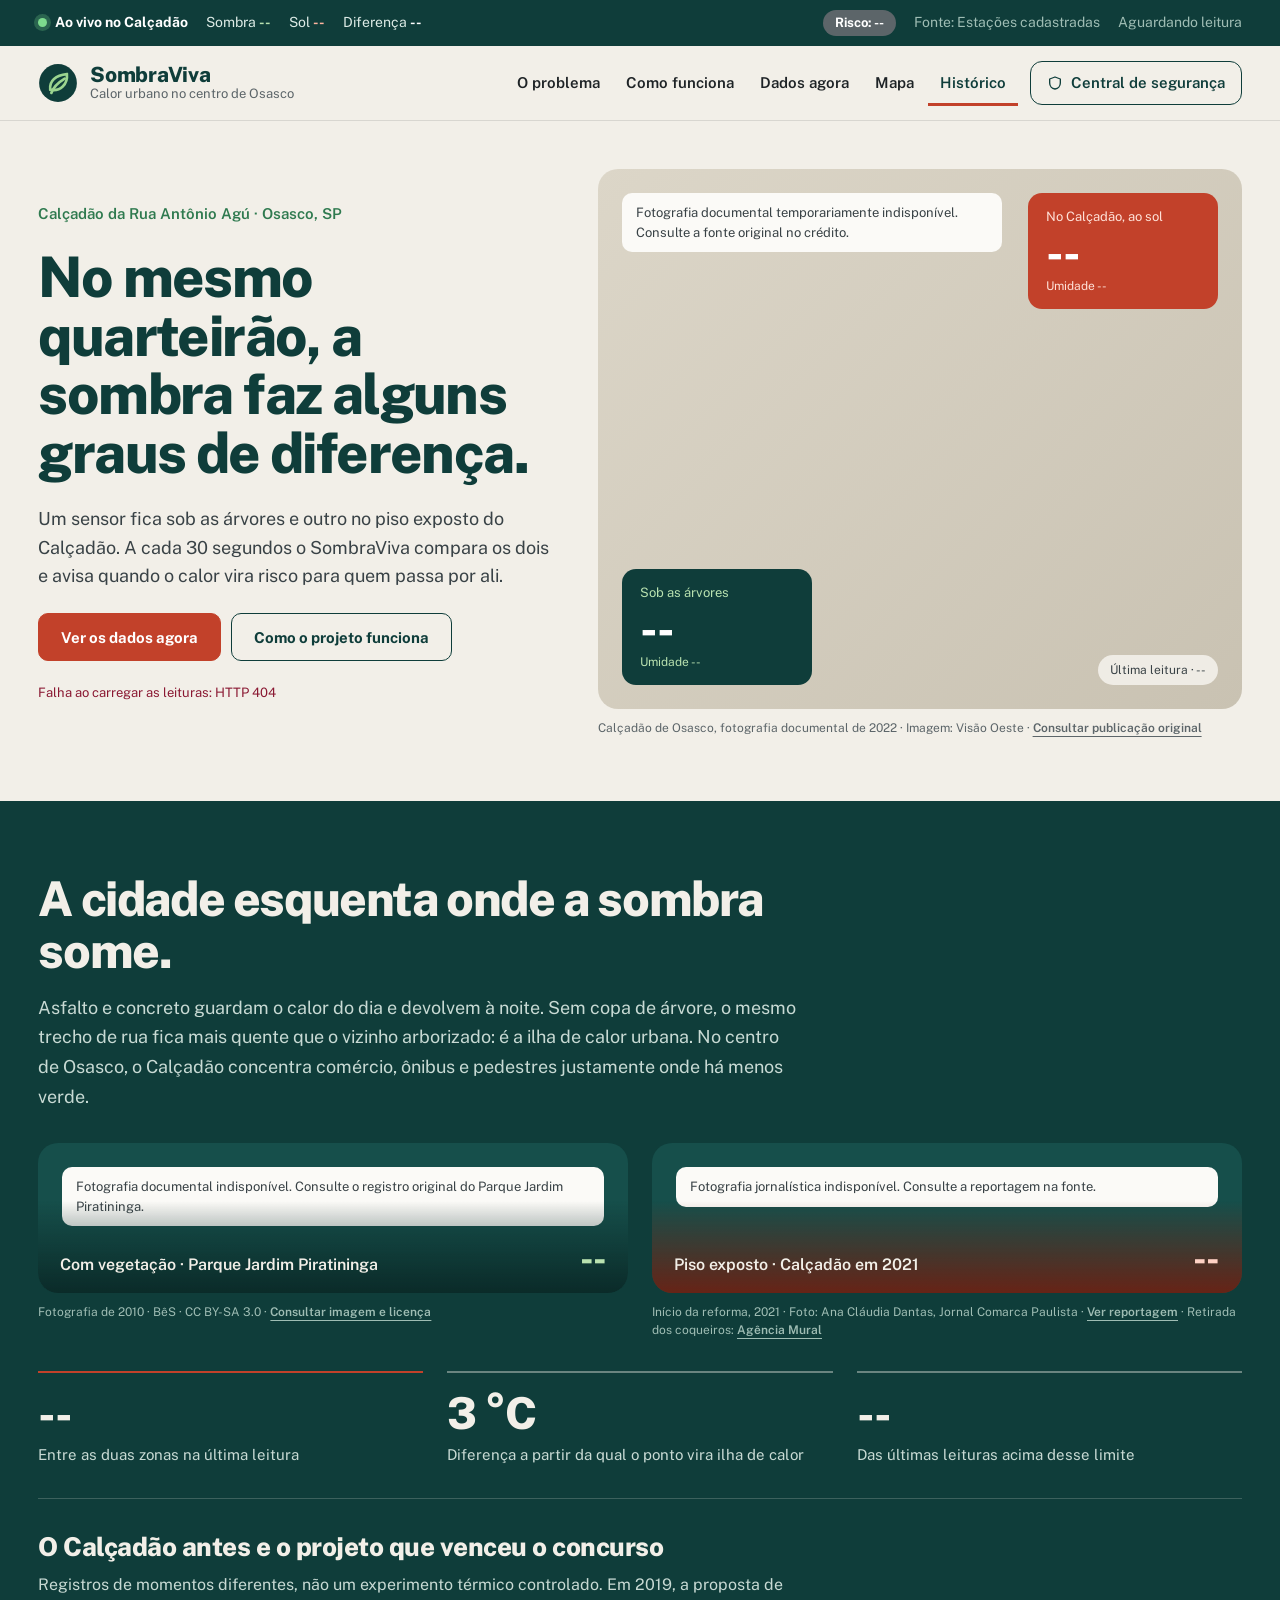
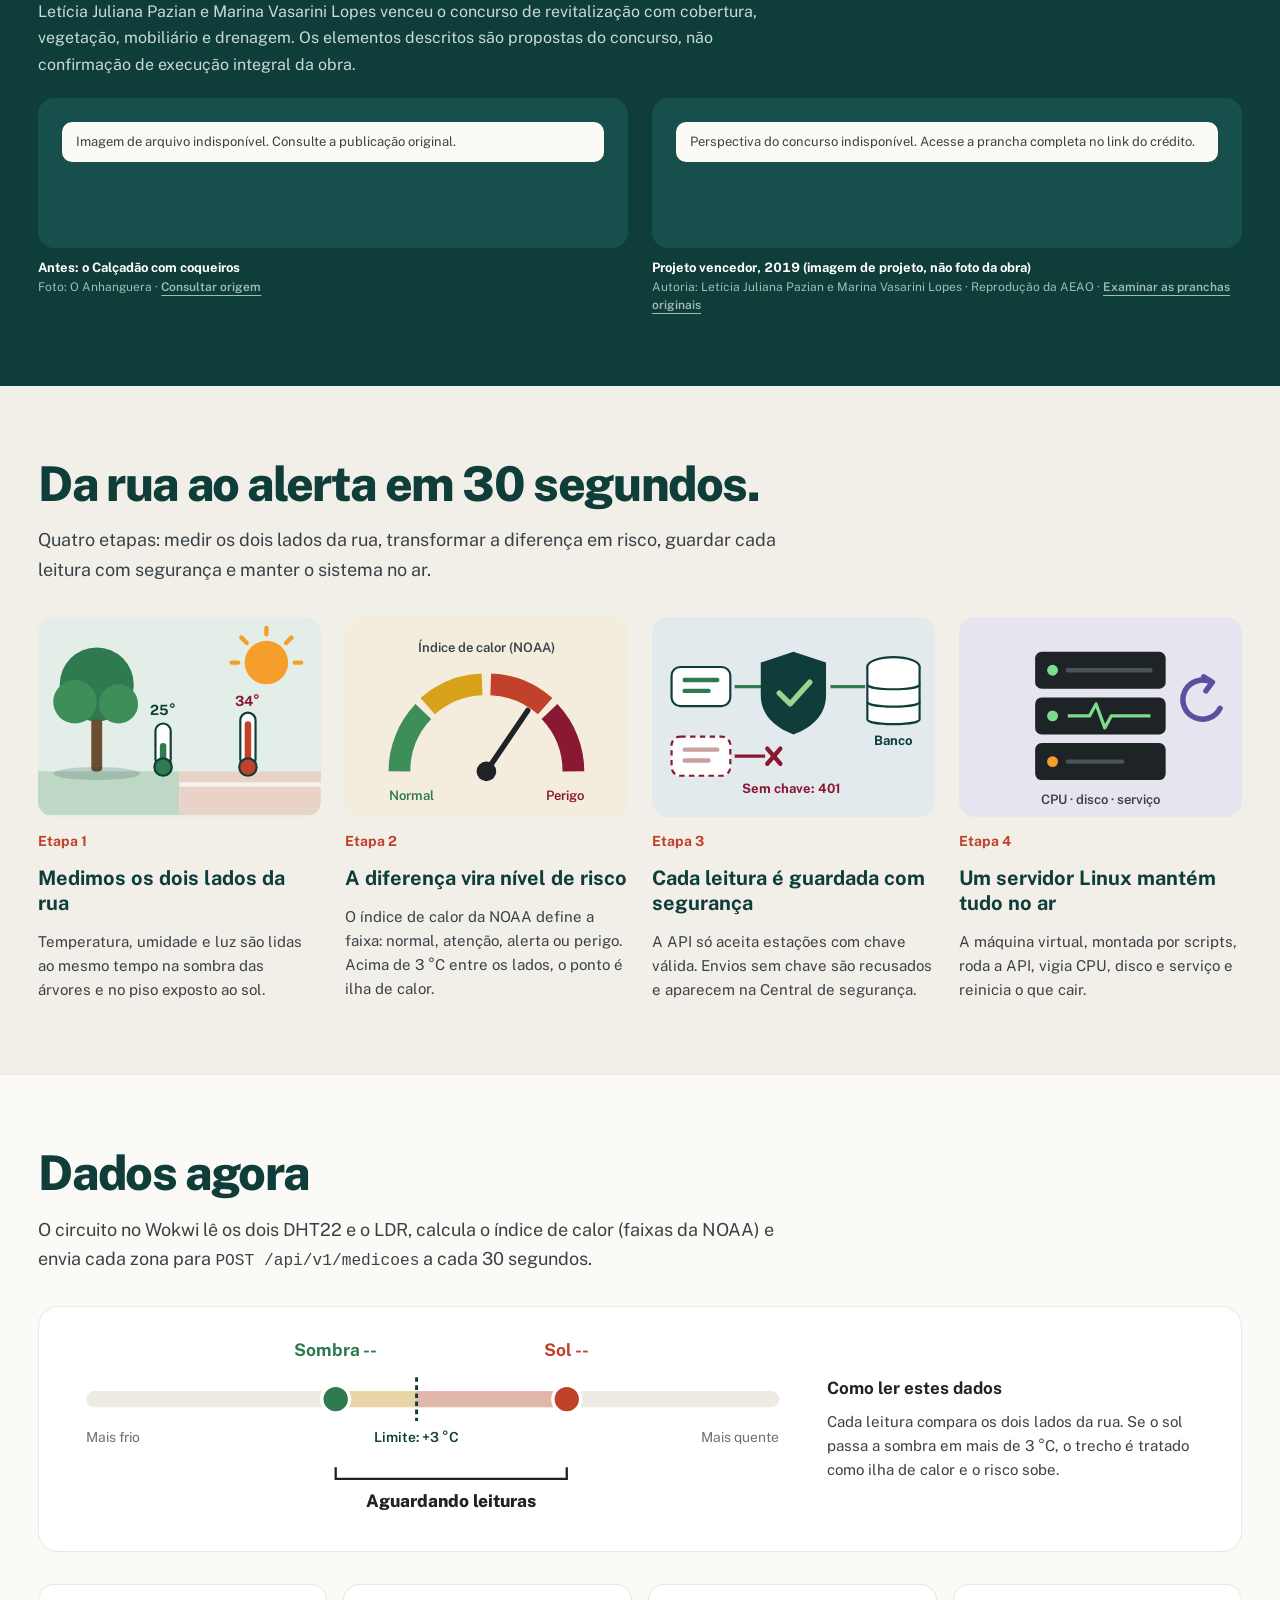
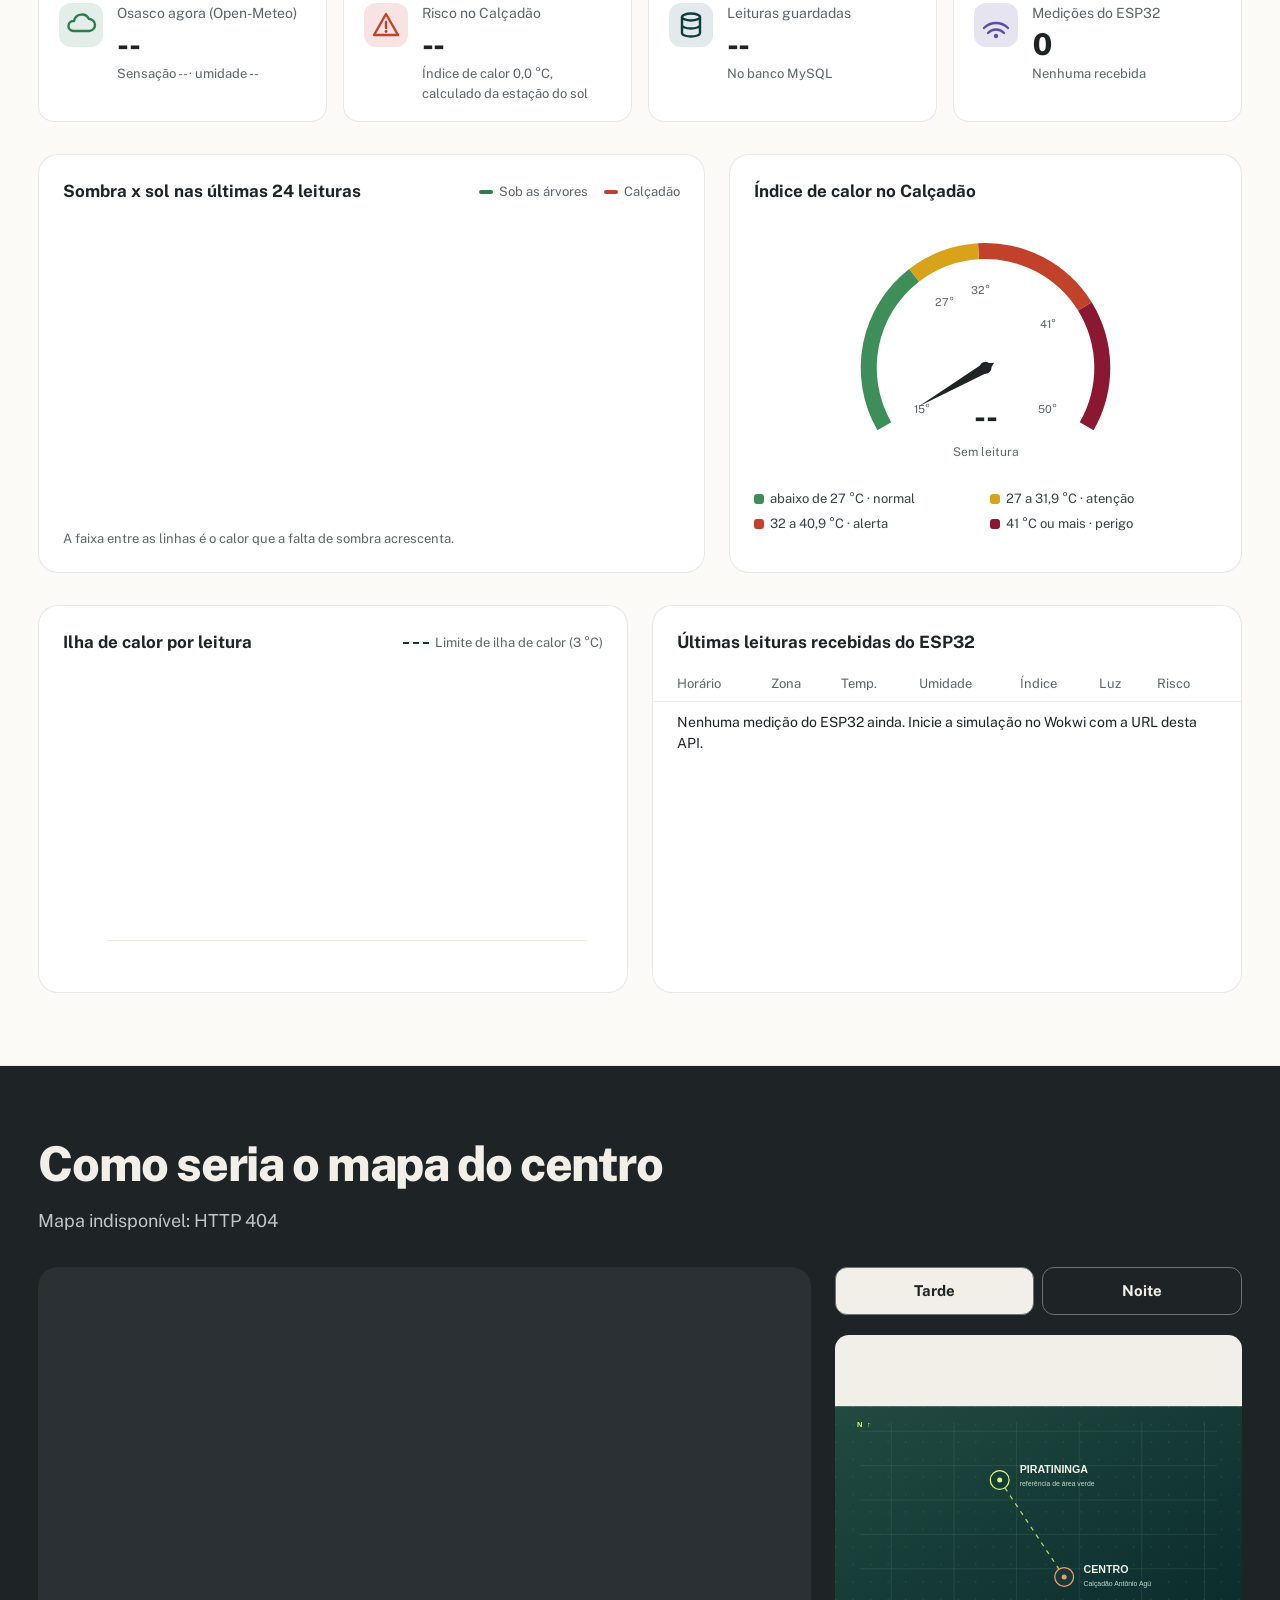
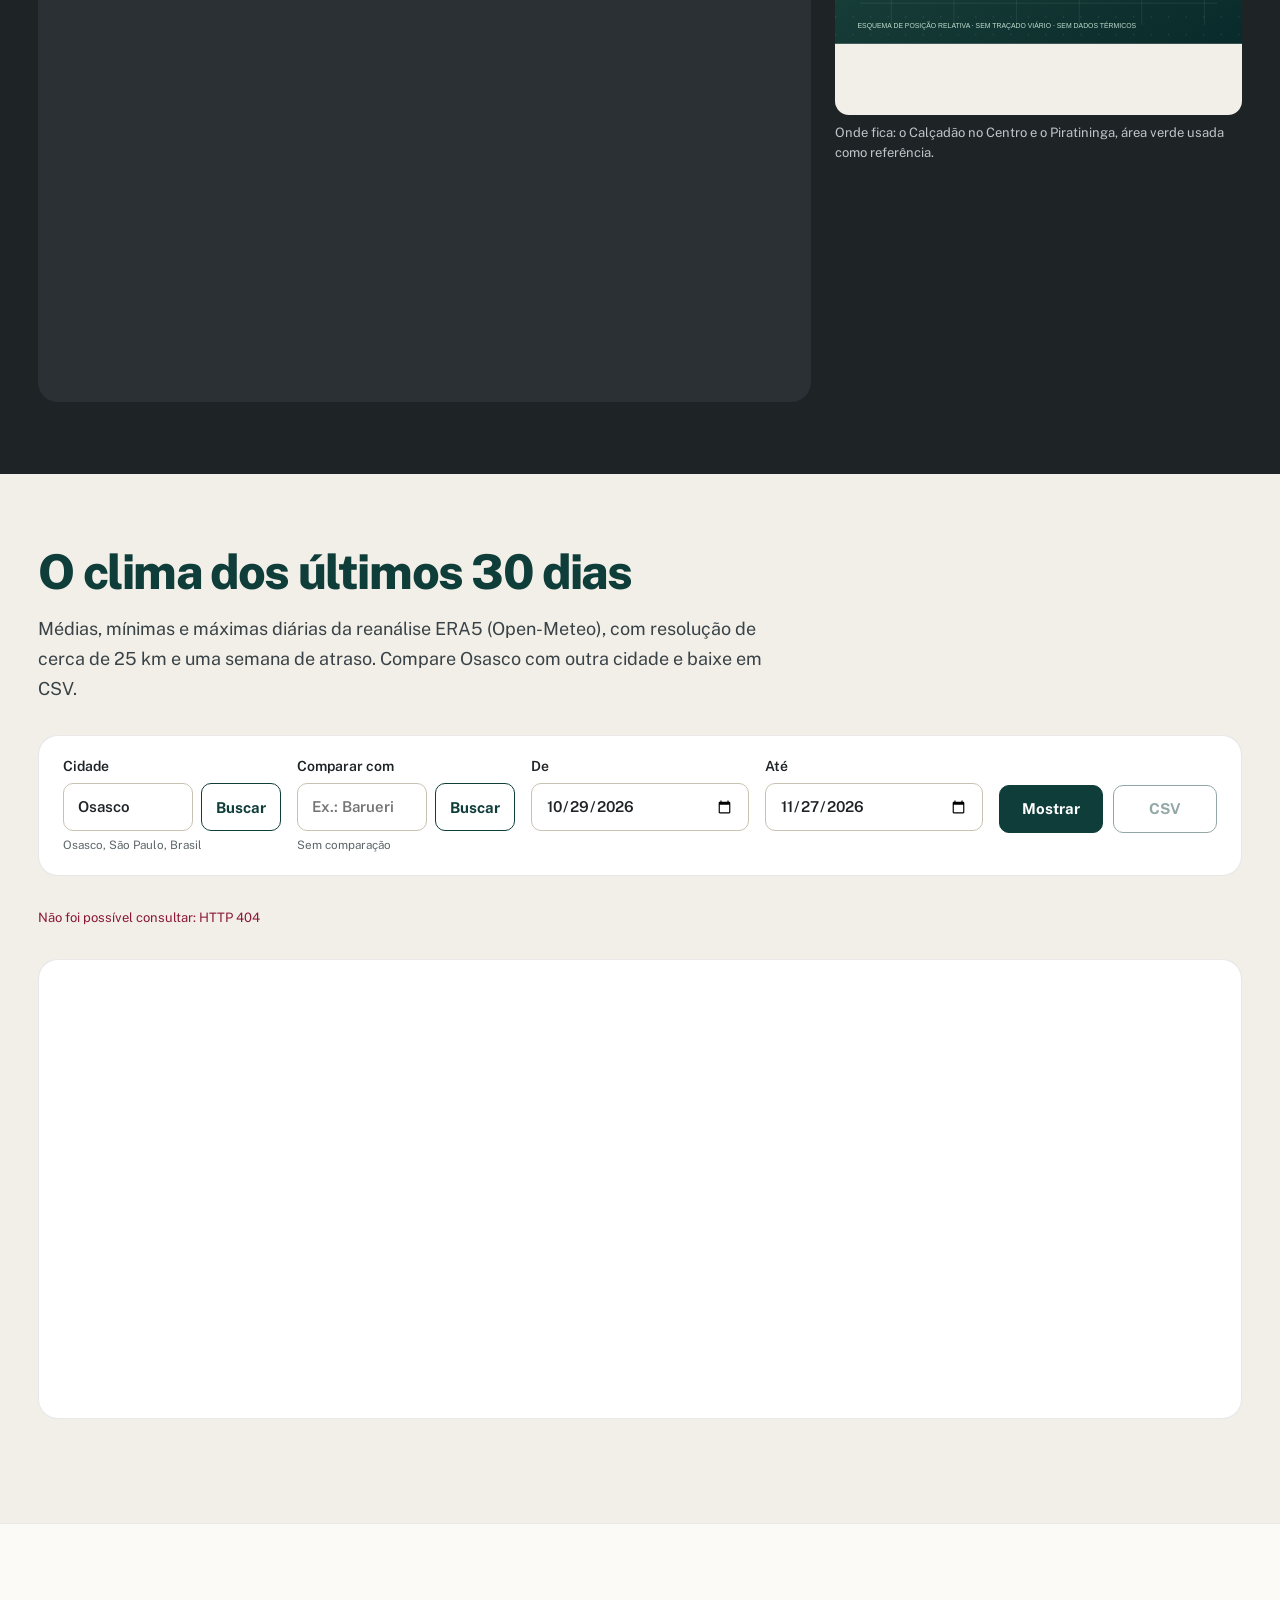
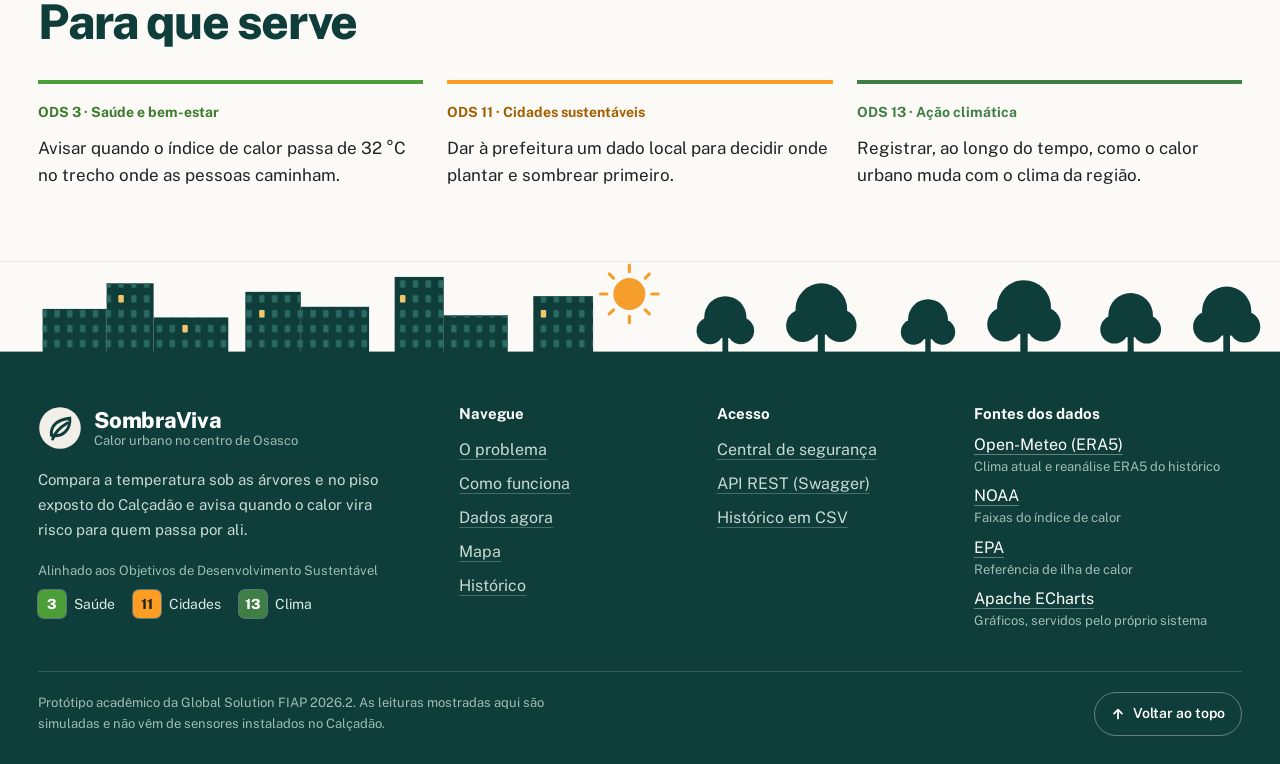
==== commit 2f3b34ec: "Central escolhe a fonte do painel público: estações cadastradas ou ESP32 - Nova configuração panel_d" ====
--- a/static/index.html
+++ b/static/index.html
@@ -22,6 +22,7 @@
         </p>
         <p>
           <span id="live-risk" class="sv-pill">Risco: --</span>
+          <span id="live-source" class="is-muted">Fonte: --</span>
           <span id="live-updated" class="is-muted">Aguardando leitura</span>
         </p>
       </div>
--- a/static/public-bundle.css
+++ b/static/public-bundle.css
@@ -30,13 +30,12 @@
   --on-green-2: #9FBDB4;
   --t1: #2D2A6E; --t2: #8E2C8E; --t3: #E0533A; --t4: #F59E2B; --t5: #F9D857;
   --text: "Public Sans", system-ui, -apple-system, "Segoe UI", Arial, sans-serif;
-  --wrap: 1200px;
-  --gutter: 40px;
+  --wrap: 1440px;
+  --gutter: clamp(20px, 3vw, 44px);
   color-scheme: light;
 }
 *, *::before, *::after { box-sizing: border-box; }
 html { scroll-behavior: smooth; scroll-padding-top: 24px; }
-@media (prefers-reduced-motion: reduce) { html { scroll-behavior: auto; } * { animation: none !important; transition: none !important; } }
 body { margin: 0; background: var(--page); color: var(--ink); font: 400 16px/1.5 var(--text); -webkit-font-smoothing: antialiased; }
 h1, h2, h3, h4 { margin: 0; font-weight: 800; line-height: 1.1; }
 p, figure, dl, dd, ol, ul { margin: 0; }
@@ -174,14 +173,21 @@
 @keyframes sv-fade { from { opacity: 0; } to { opacity: 1; } }
 @keyframes sv-zoom { from { opacity: 0; transform: scale(1.06); } to { opacity: 1; transform: none; } }
 @keyframes sv-pop { 0% { transform: scale(1); } 40% { transform: scale(1.06); } 100% { transform: scale(1); } }
-@media (prefers-reduced-motion: no-preference) {
-  .js-motion .sv-reveal { opacity: 0; transform: translateY(28px); transition: opacity .7s cubic-bezier(.2,.7,.2,1) var(--reveal-delay, 0ms), transform .7s cubic-bezier(.2,.7,.2,1) var(--reveal-delay, 0ms); }
-  .js-motion .sv-reveal.is-visible { opacity: 1; transform: none; }
-  .sv-pulse { display: inline-block; animation: sv-pop .5s ease-out; }
-  .sv-kpi, .sv-card, .ops-sees { transition: transform .25s ease, box-shadow .25s ease, border-color .25s ease; }
-  a.sv-kpi:hover, button.sv-kpi:hover { transform: translateY(-3px); box-shadow: 0 10px 24px rgba(15,61,58,.10); }
-  .sv-button, .primary-btn, .outline-btn { transition: background-color .2s ease, color .2s ease, transform .2s ease; }
-  .sv-button:active, .primary-btn:active, .outline-btn:active { transform: translateY(1px); }
+.js-motion .sv-reveal { opacity: 0; transform: translateY(28px); transition: opacity .7s cubic-bezier(.2,.7,.2,1) var(--reveal-delay, 0ms), transform .7s cubic-bezier(.2,.7,.2,1) var(--reveal-delay, 0ms); }
+.js-motion .sv-reveal.is-visible { opacity: 1; transform: none; }
+.sv-pulse { display: inline-block; animation: sv-pop .5s ease-out; }
+.sv-kpi, .sv-card, .ops-sees { transition: transform .25s ease, box-shadow .25s ease, border-color .25s ease; }
+a.sv-kpi:hover, button.sv-kpi:hover { transform: translateY(-3px); box-shadow: 0 10px 24px rgba(15,61,58,.10); }
+.sv-button, .primary-btn, .outline-btn { transition: background-color .2s ease, color .2s ease, transform .2s ease; }
+.sv-button:active, .primary-btn:active, .outline-btn:active { transform: translateY(1px); }
+/* "Reduzir movimento" ligado no sistema (comum no Windows com "Efeitos de animação" desligado):
+   os conteúdos continuam surgindo, mas só com fade, sem deslocamento, zoom ou pulso. */
+@media (prefers-reduced-motion: reduce) {
+  @keyframes sv-rise { from { opacity: 0; } to { opacity: 1; } }
+  @keyframes sv-zoom { from { opacity: 0; } to { opacity: 1; } }
+  @keyframes sv-pop { from { opacity: 1; } to { opacity: 1; } }
+  .js-motion .sv-reveal { transform: none; transition-property: opacity; transition-duration: .5s; }
+  a.sv-kpi:hover, button.sv-kpi:hover, .sv-button:active, .primary-btn:active, .outline-btn:active { transform: none; }
 }
 
 @media (max-width: 960px) {
@@ -199,7 +205,7 @@
 .sv-strip strong { color: #fff; }
 .sv-strip .sv-pill { font-size: 13px; padding: 3px 12px; }
 
-.sv-section { padding-top: 88px; padding-bottom: 88px; display: flex; flex-direction: column; gap: 32px; }
+.sv-section { padding-top: 72px; padding-bottom: 72px; display: flex; flex-direction: column; gap: 32px; }
 .sv-section-head { display: flex; flex-direction: column; gap: 16px; max-width: 760px; }
 .sv-section-head h2, .sv-purpose h2 { font-size: 48px; line-height: 1.08; letter-spacing: -1.4px; color: var(--green); }
 .sv-section-head p { font-size: 18px; line-height: 1.65; color: var(--ink-2); }
@@ -363,22 +369,23 @@
 }
 
 /* Entrada da abertura ao carregar a página */
-@media (prefers-reduced-motion: no-preference) {
-  .sv-hero-copy > * { animation: sv-rise .8s cubic-bezier(.2,.7,.2,1) both; }
-  .sv-hero-copy > :nth-child(1) { animation-delay: .05s; }
-  .sv-hero-copy > :nth-child(2) { animation-delay: .15s; }
-  .sv-hero-copy > :nth-child(3) { animation-delay: .28s; }
-  .sv-hero-copy > :nth-child(4) { animation-delay: .4s; }
-  .sv-hero-copy > :nth-child(5) { animation-delay: .5s; }
-  .sv-hero-photo { animation: sv-fade .9s ease-out .1s both; }
-  .sv-hero-photo img { animation: sv-zoom 1.6s cubic-bezier(.2,.7,.2,1) .1s both; }
-  .sv-hero-card.is-sun { animation: sv-rise .7s cubic-bezier(.2,.7,.2,1) .55s both; }
-  .sv-hero-card.is-shade { animation: sv-rise .7s cubic-bezier(.2,.7,.2,1) .7s both; }
-  .sv-hero-stamp, .sv-hero-figure .sv-credit { animation: sv-fade .6s ease-out .9s both; }
-  .sv-strip-in > p { animation: sv-fade .6s ease-out both; }
-  .sv-steps svg { transition: transform .3s ease; }
-  .sv-steps li:hover svg { transform: translateY(-4px); }
-  .sv-duo-photo img, .sv-archive-photo img { transition: transform .8s cubic-bezier(.2,.7,.2,1); }
-  .sv-duo-item:hover .sv-duo-photo img, .sv-archive-grid figure:hover img { transform: scale(1.04); }
-}
-
+.sv-hero-copy > * { animation: sv-rise .8s cubic-bezier(.2,.7,.2,1) both; }
+.sv-hero-copy > :nth-child(1) { animation-delay: .05s; }
+.sv-hero-copy > :nth-child(2) { animation-delay: .15s; }
+.sv-hero-copy > :nth-child(3) { animation-delay: .28s; }
+.sv-hero-copy > :nth-child(4) { animation-delay: .4s; }
+.sv-hero-copy > :nth-child(5) { animation-delay: .5s; }
+.sv-hero-photo { animation: sv-fade .9s ease-out .1s both; }
+.sv-hero-photo img { animation: sv-zoom 1.6s cubic-bezier(.2,.7,.2,1) .1s both; }
+.sv-hero-card.is-sun { animation: sv-rise .7s cubic-bezier(.2,.7,.2,1) .55s both; }
+.sv-hero-card.is-shade { animation: sv-rise .7s cubic-bezier(.2,.7,.2,1) .7s both; }
+.sv-hero-stamp, .sv-hero-figure .sv-credit { animation: sv-fade .6s ease-out .9s both; }
+.sv-strip-in > p { animation: sv-fade .6s ease-out both; }
+.sv-steps svg { transition: transform .3s ease; }
+.sv-steps li:hover svg { transform: translateY(-4px); }
+.sv-duo-photo img, .sv-archive-photo img { transition: transform .8s cubic-bezier(.2,.7,.2,1); }
+.sv-duo-item:hover .sv-duo-photo img, .sv-archive-grid figure:hover img { transform: scale(1.04); }
+@media (prefers-reduced-motion: reduce) {
+  .sv-steps li:hover svg, .sv-duo-item:hover .sv-duo-photo img, .sv-archive-grid figure:hover img { transform: none; }
+}
+
